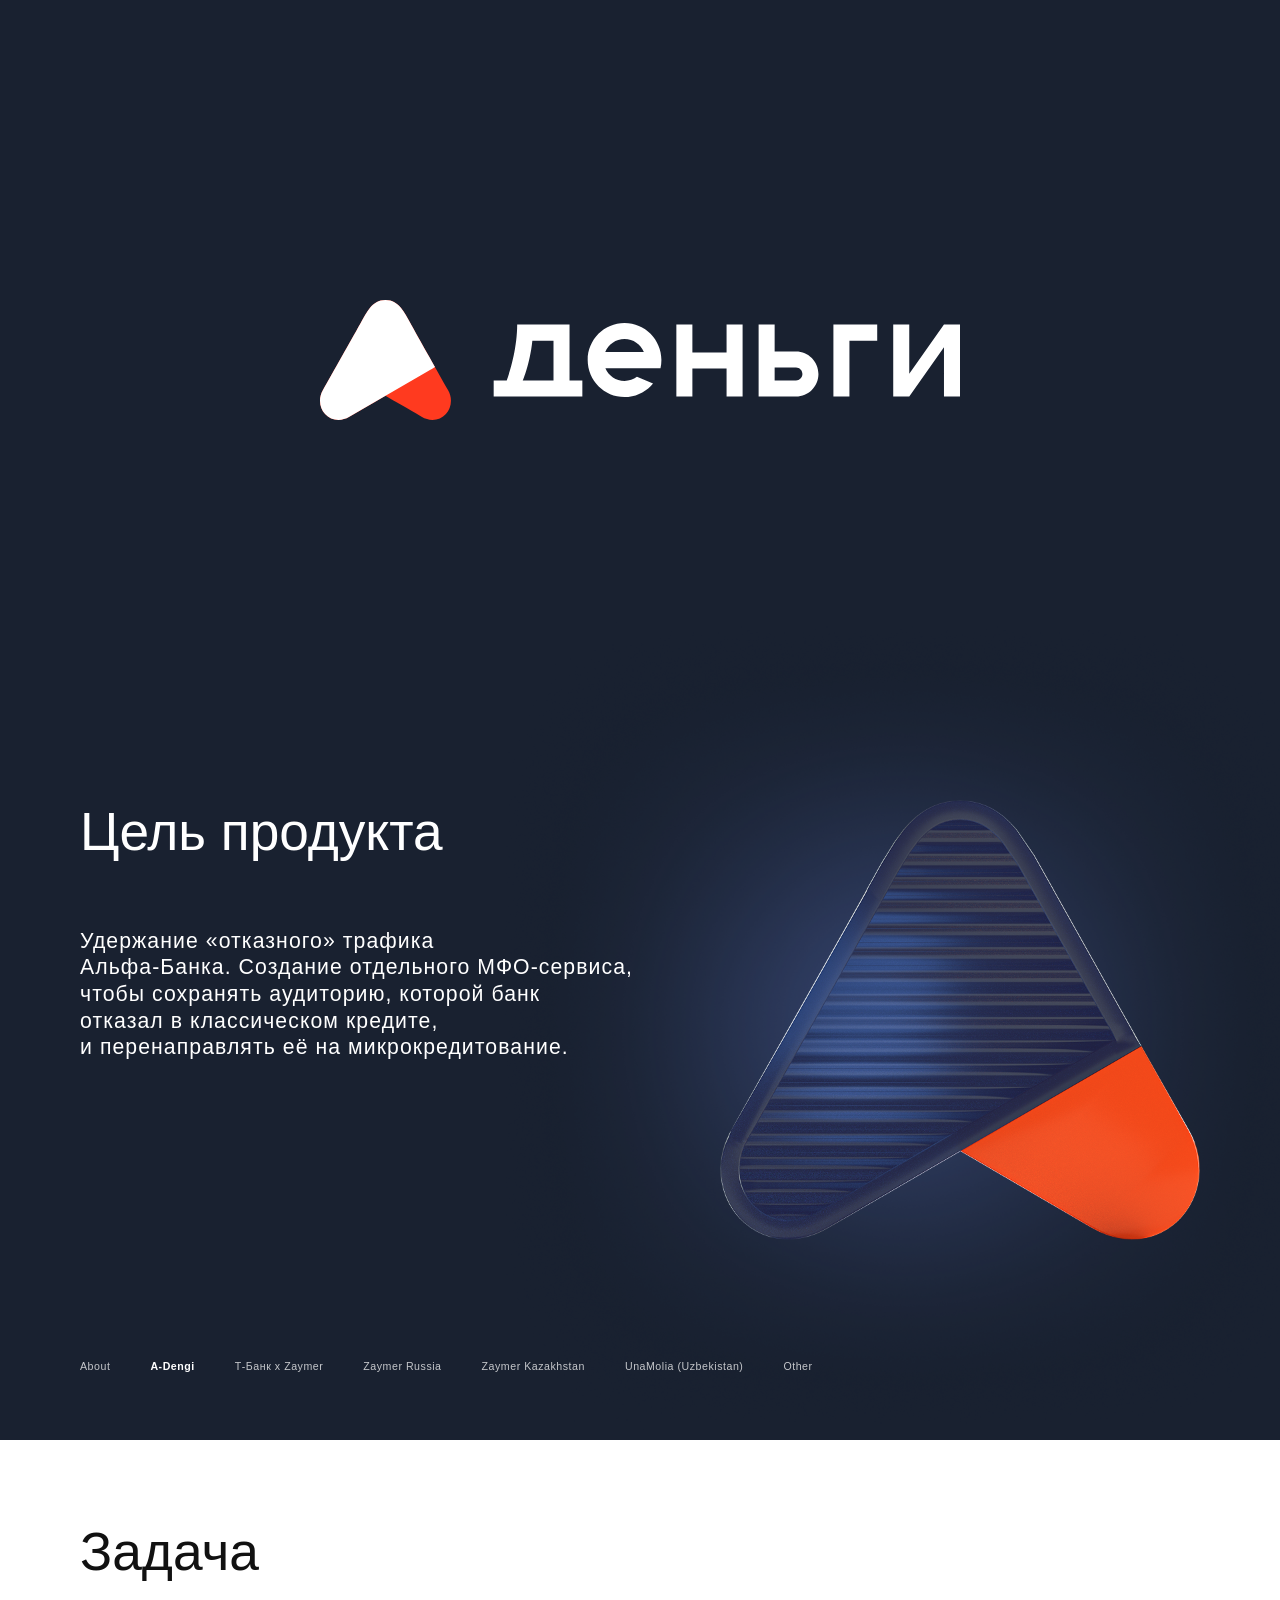
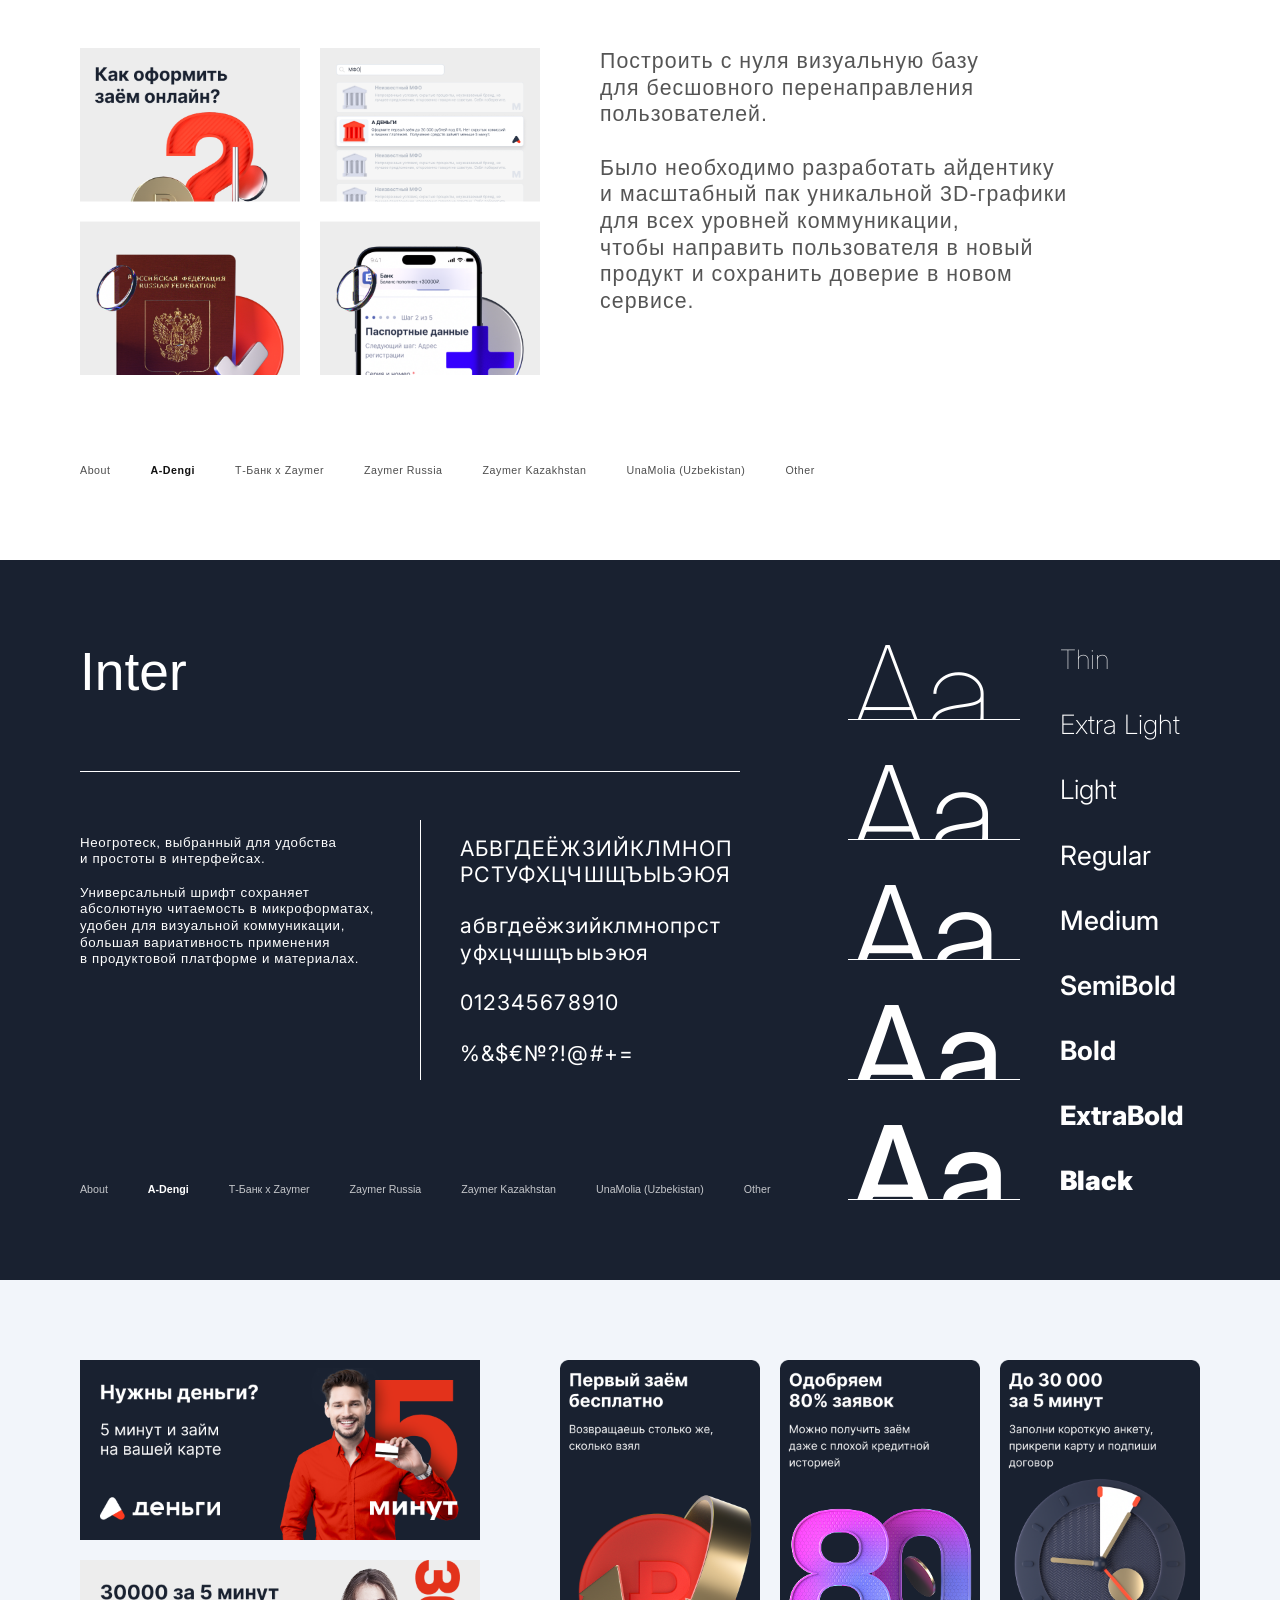
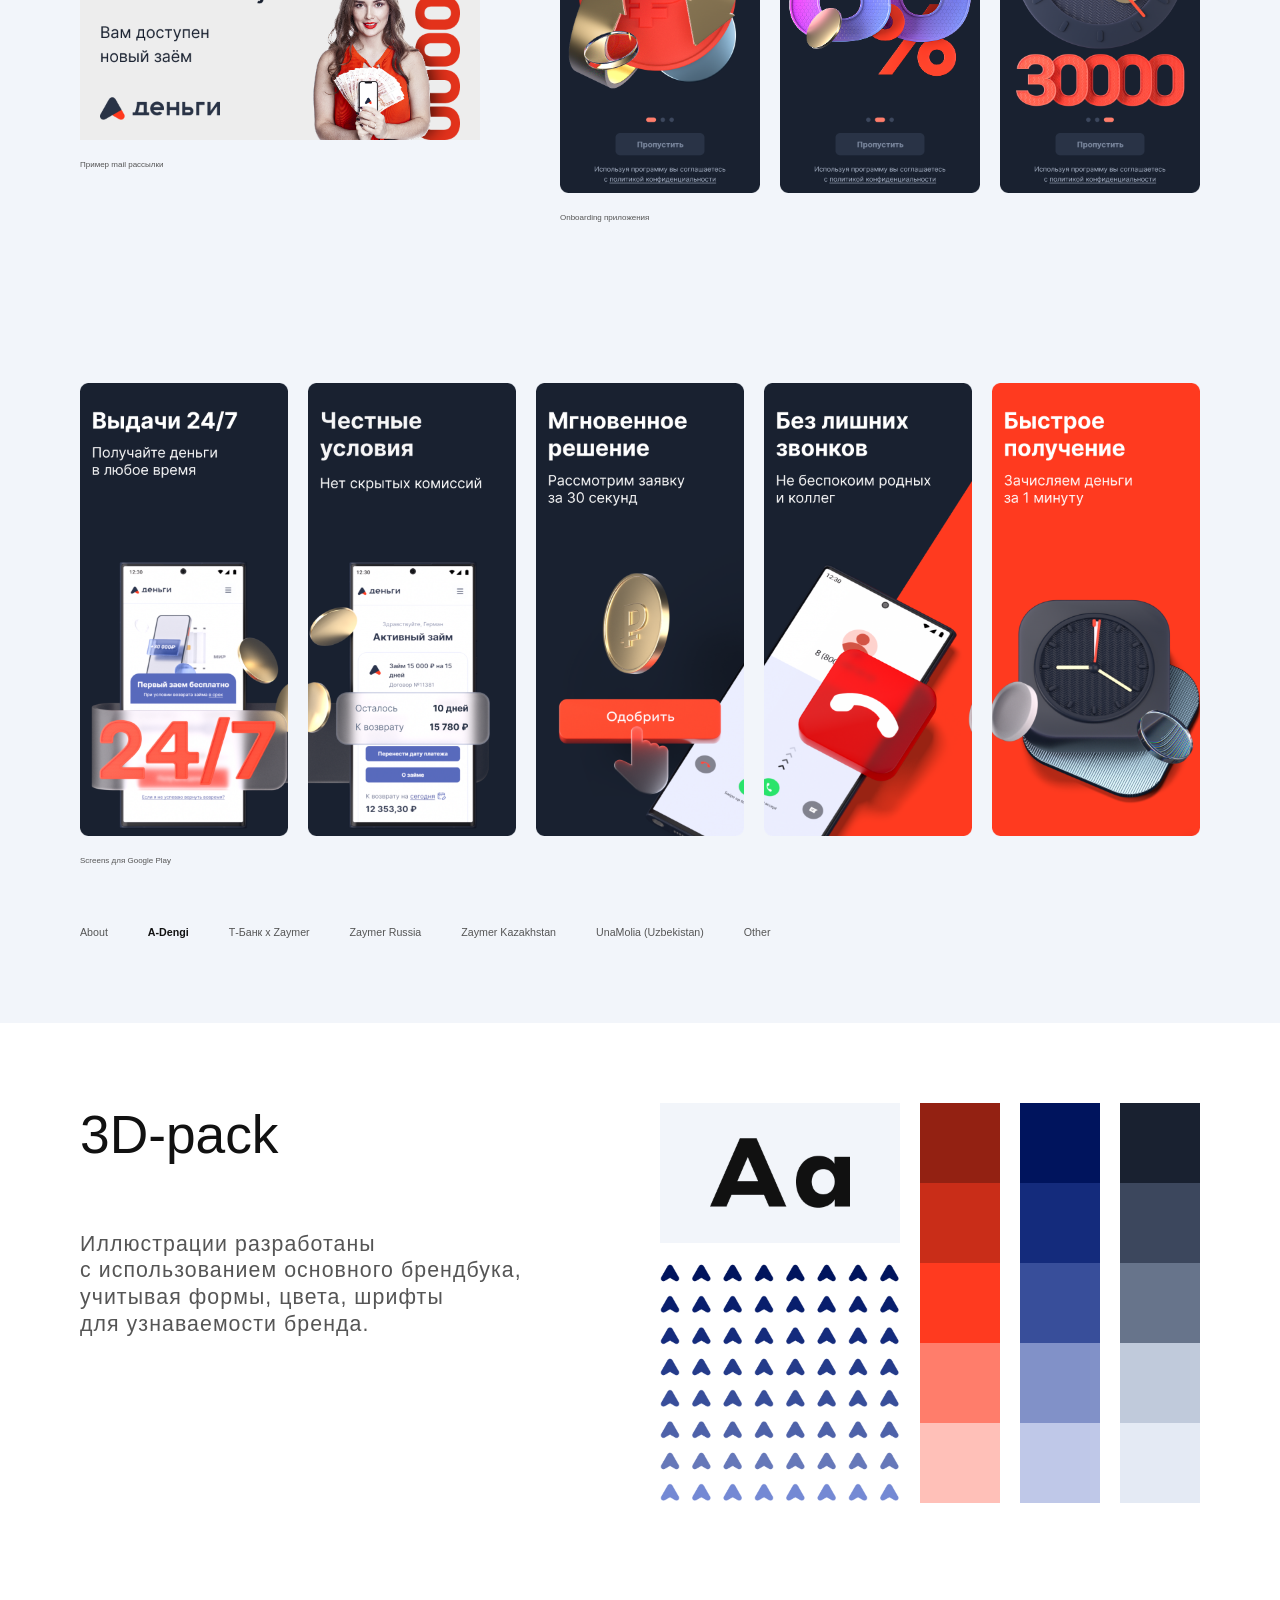
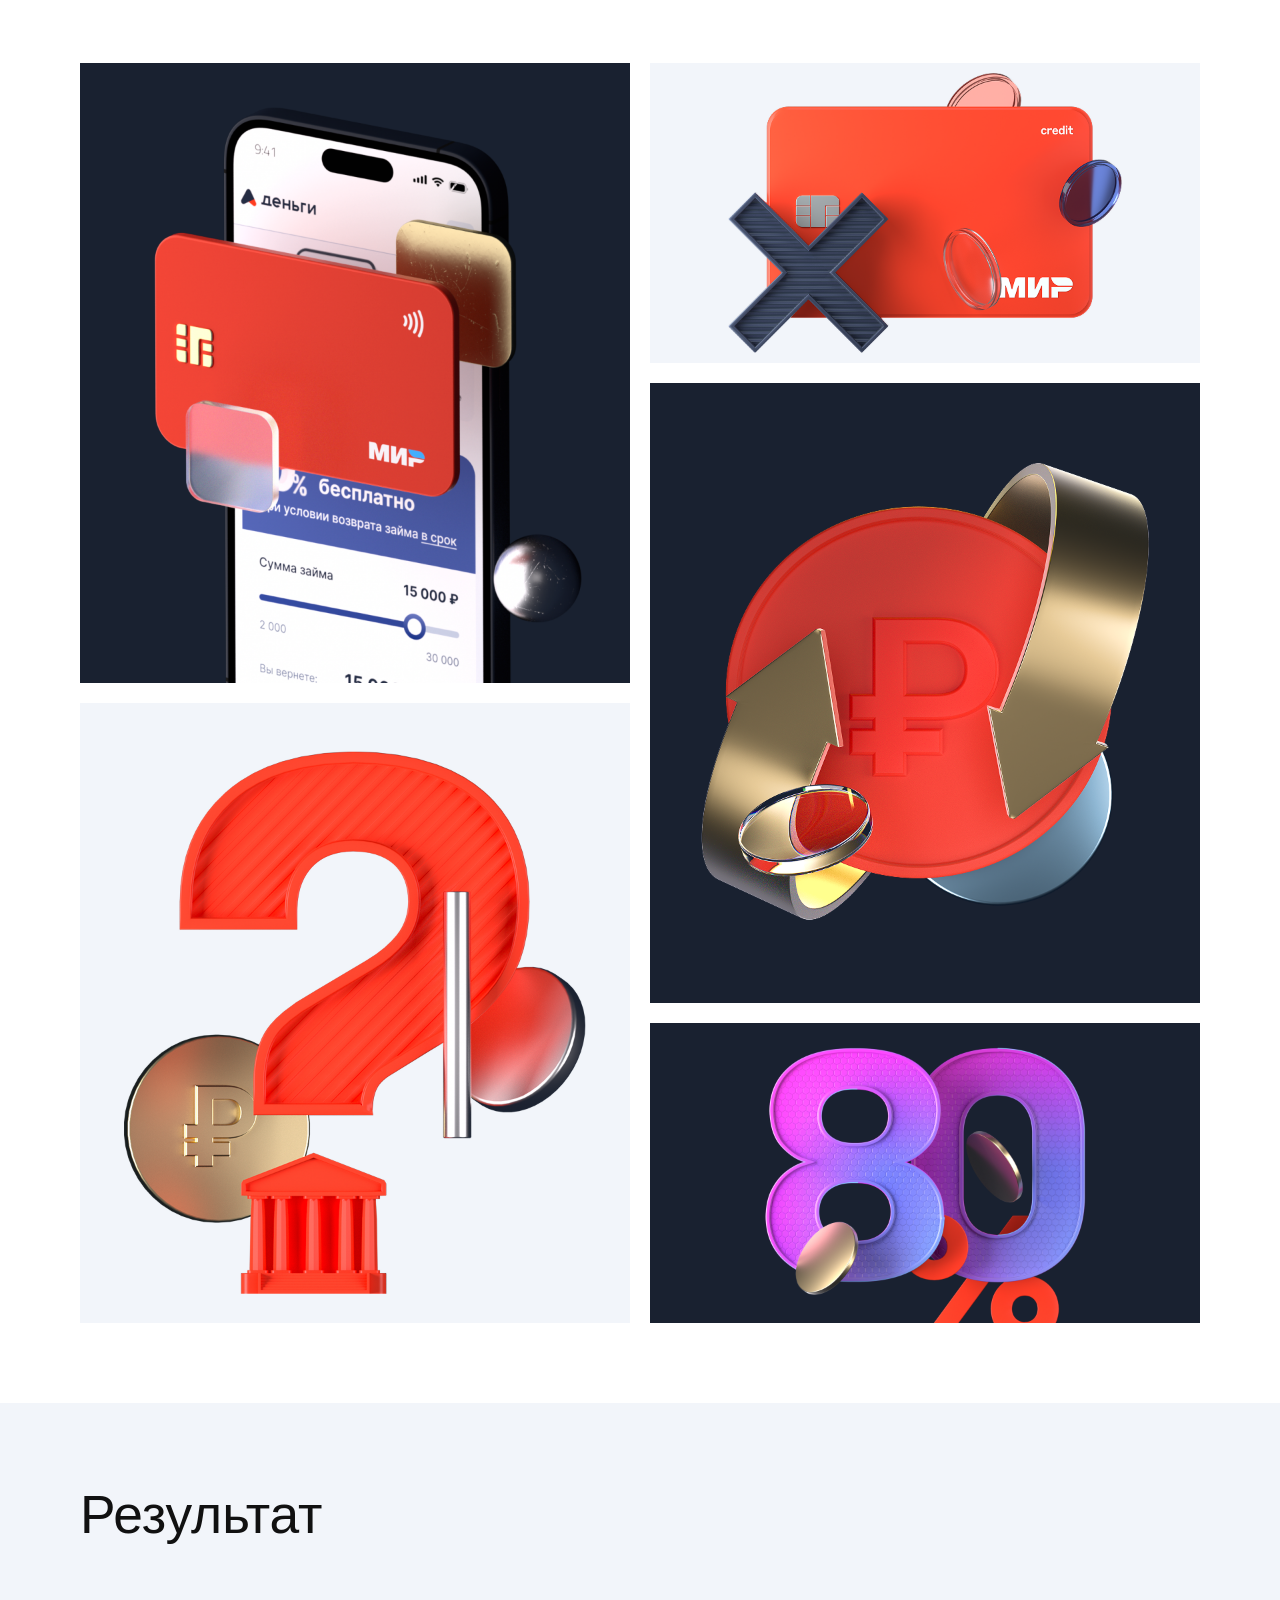
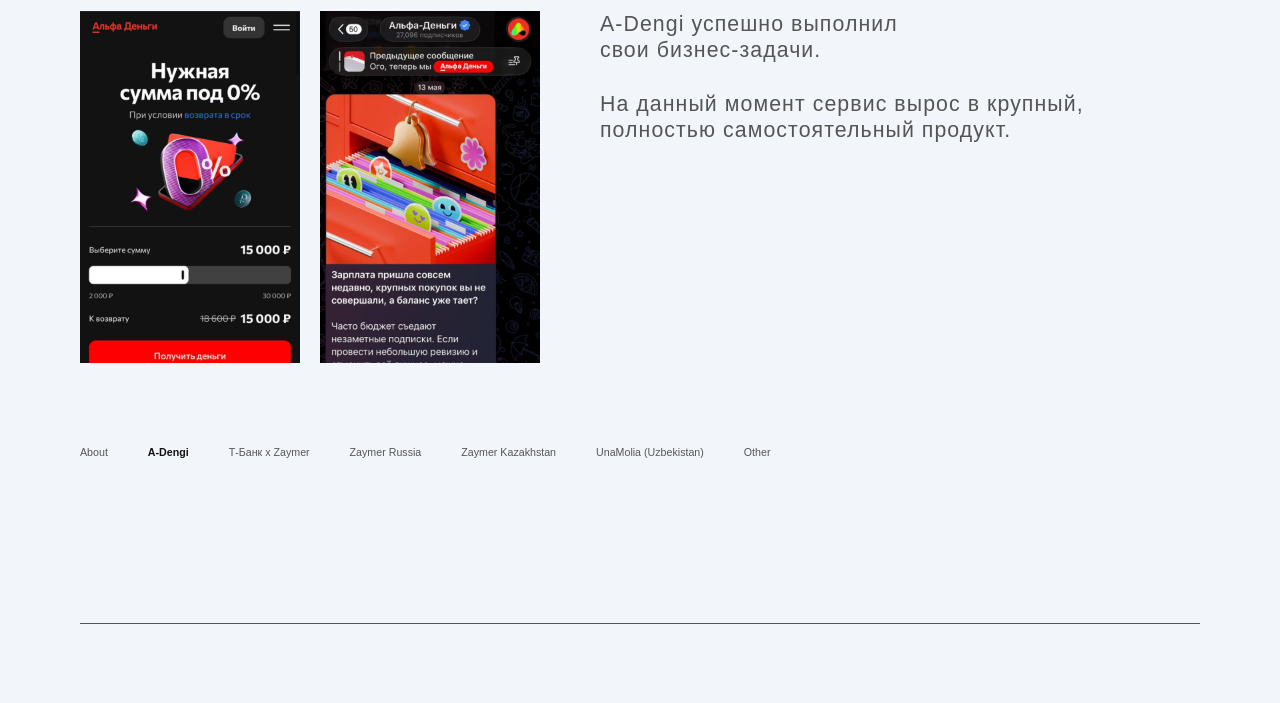
==== a-dengi.html @ 5891aaa5 "вернул 1 отступ аденег" ====
<!DOCTYPE html>
<html lang="ru">
<head>
    <meta charset="UTF-8">
    <meta name="viewport" content="width=device-width, initial-scale=1.0">
    <title>A-Dengi Case - Kurlaev Andrew</title>
    <link href="https://fonts.googleapis.com/css2?family=Inter:wght@100;200;300;400;500;600;700;800;900&display=swap" rel="stylesheet">
    <link rel="stylesheet" href="styles.css">
</head>
<body class="a-dengi-page">

    <!-- БЛОК 1: ОБЛОЖКА (1920x1080) -->
    <section id="adengi-1" class="adengi-cover-section">
    <div class="adengi-cover-wrapper">
        
        <div class="adengi-logo-container">
            <img src="images/a-dengi-logo.svg" alt="A-Dengi Logo" class="adengi-main-logo">
        </div>

    </div>
</section>

    <!-- БЛОК 2: ЦЕЛЬ ПРОДУКТА (1920x1080) -->
    <section id="adengi-2" class="adengi-section-fluid">
    <div class="adengi-wrapper-fluid">
        
        <div class="adengi-row-2">
            
            <div class="adengi-text-block-2">
                <h2 class="adengi-title-2">Цель продукта</h2>
                <p class="adengi-lead-2">
                    Удержание «отказного» трафика </br> Альфа-Банка. Создание отдельного МФО-сервиса, </br>чтобы сохранять аудиторию, которой банк </br>отказал в классическом кредите, </br>и перенаправлять её на микрокредитование.
                </p>
            </div>

            <div class="adengi-ill-block-2">
                <img src="images/a-dengi-ill-1.png" alt="Иллюстрация Цель продукта" class="adengi-img-2">
            </div>

        </div>

        <nav class="adengi-nav-2">
            <a href="index.html" class="adengi-nav-item">About</a>
            <a href="a-dengi.html" class="adengi-nav-item active">A-Dengi</a>
            <a href="t-bank.html" class="adengi-nav-item">Т-Банк x Zaymer</a>
            <a href="zaymer-ru.html" class="adengi-nav-item">Zaymer Russia</a>
            <a href="zaymer-kz.html" class="adengi-nav-item">Zaymer Kazakhstan</a>
            <a href="unamolia.html" class="adengi-nav-item">UnaMolia (Uzbekistan)</a>
            <a href="other.html" class="adengi-nav-item">Other</a>
        </nav>

    </div>
</section>

    <!-- БЛОК 3: ЗАДАЧА (1920x1080) -->
    <section id="adengi-3" class="adengi-section-white">
    <div class="adengi-wrapper-fluid">
        
        <h2 class="adengi-title-3">Задача</h2>

        <div class="adengi-ill-block-3">
            <img src="images/a-dengi-smm.png" alt="Иллюстрация Задачи" class="adengi-img-3">
        </div>

        <div class="adengi-text-block-3">
            <p class="adengi-lead-3">
                Построить с нуля визуальную базу </br>для бесшовного перенаправления пользователей.<br><br>
                Было необходимо разработать айдентику </br>и масштабный пак уникальной 3D-графики </br>для всех уровней коммуникации, </br>чтобы направить пользователя в новый продукт и сохранить доверие в новом сервисе.
            </p>
        </div>

        <nav class="adengi-nav-3">
            <a href="index.html" class="adengi-nav-item-3">About</a>
            <a href="a-dengi.html" class="adengi-nav-item-3 active">A-Dengi</a>
            <a href="t-bank.html" class="adengi-nav-item-3">Т-Банк x Zaymer</a>
            <a href="zaymer-ru.html" class="adengi-nav-item-3">Zaymer Russia</a>
            <a href="zaymer-kz.html" class="adengi-nav-item-3">Zaymer Kazakhstan</a>
            <a href="unamolia.html" class="adengi-nav-item-3">UnaMolia (Uzbekistan)</a>
            <a href="other.html" class="adengi-nav-item-3">Other</a>
        </nav>

    </div>
</section>

    <!-- БЛОК 4: ЭКРАН ШРИФТ (1920x1080) -->
    <section id="adengi-4" class="adengi-section-dark">
    <div class="adengi-wrapper-fluid">
        
        <div class="adengi-row-4">
            
            <h2 class="adengi-title-4">Inter</h2>

            <div class="adengi-hr-4"></div>

            <div class="adengi-desc-block-4">
                <p class="adengi-desc-text-4">
                    Неогротеск, выбранный для удобства </br>и простоты в интерфейсах.<br><br>
                    Универсальный шрифт сохраняет </br>абсолютную читаемость в микроформатах, </br>удобен для визуальной коммуникации, </br>большая вариативность применения </br>в продуктовой платформе и материалах.
                </p>
            </div>

            <div class="adengi-vr-4"></div>

            <div class="adengi-alphabet-4">
                <div class="adengi-alpha-line">АБВГДЕЁЖЗИЙКЛМНОП РСТУФХЦЧШЩЪЫЬЭЮЯ</div>
                <div class="adengi-alpha-line">абвгдеёжзийклмнопрст уфхцчшщъыьэюя</div>
                <div class="adengi-alpha-line">012345678910</div>
                <div class="adengi-alpha-line">%&$€№?!@#+=</div>
            </div>

            <div class="adengi-glyphs-column-4">
                <div class="adengi-glyph-item w-thin"><span class="adengi-glyph-text">Аа</span></div>
                <div class="adengi-glyph-item w-extralight"><span class="adengi-glyph-text">Аа</span></div>
                <div class="adengi-glyph-item w-light"><span class="adengi-glyph-text">Аа</span></div>
                <div class="adengi-glyph-item w-regular"><span class="adengi-glyph-text">Аа</span></div>
                <div class="adengi-glyph-item w-medium"><span class="adengi-glyph-text">Аа</span></div>
            </div>

            <div class="adengi-weights-column-4">
                <div class="adengi-weight-item w-thin">Thin</div>
                <div class="adengi-weight-item w-extralight">Extra Light</div>
                <div class="adengi-weight-item w-light">Light</div>
                <div class="adengi-weight-item w-regular">Regular</div>
                <div class="adengi-weight-item w-medium">Medium</div>
                <div class="adengi-weight-item w-semibold">SemiBold</div>
                <div class="adengi-weight-item w-bold">Bold</div>
                <div class="adengi-weight-item w-extrabold">ExtraBold</div>
                <div class="adengi-weight-item w-black">Black</div>
            </div>

            <nav class="adengi-nav-4">
                <a href="index.html" class="adengi-nav-item-4">About</a>
                <a href="a-dengi.html" class="adengi-nav-item-4 active">A-Dengi</a>
                <a href="t-bank.html" class="adengi-nav-item-4">Т-Банк x Zaymer</a>
                <a href="zaymer-ru.html" class="adengi-nav-item-4">Zaymer Russia</a>
                <a href="zaymer-kz.html" class="adengi-nav-item-4">Zaymer Kazakhstan</a>
                <a href="unamolia.html" class="adengi-nav-item-4">UnaMolia (Uzbekistan)</a>
                <a href="other.html" class="adengi-nav-item-4">Other</a>
            </nav>

        </div>

    </div>
</section>

    <!-- БЛОК 5: ПРИМЕРЫ КОММУНИКАЦИИ (1920x934) -->
    <section id="adengi-5" class="adengi-section-gray">
    <div class="adengi-wrapper-fluid-5">
        
        <div class="adengi-row-5">
            
            <div class="adengi-media-box m-box-1">
                <img src="images/a-dengi-media-1.png" alt="Media 1" class="adengi-media-img">
            </div>

            <div class="adengi-media-box m-box-2">
                <img src="images/a-dengi-media-2.png" alt="Media 2" class="adengi-media-img">
            </div>

            <div class="adengi-media-box m-box-3">
                <img src="images/a-dengi-media-3.png" alt="Media 3" class="adengi-media-img">
            </div>

            <div class="adengi-media-box m-box-4">
                <img src="images/a-dengi-media-4.png" alt="Media 4" class="adengi-media-img">
            </div>

            <div class="adengi-media-box m-box-5">
                <img src="images/a-dengi-media-5.png" alt="Media 5" class="adengi-media-img">
            </div>

            <p class="adengi-media-caption caption-mail">Пример mail рассылки</p>

            <p class="adengi-media-caption caption-onboard">Onboarding приложения</p>

        </div>

    </div>
</section>

    <!-- БЛОК 6: СКРИНШОТЫ GOOGLE PLAY (1920x1080) -->
    <section id="adengi-6" class="adengi-section-gray-840">
    <div class="adengi-wrapper-fluid">
        
        <div class="adengi-row-6">
            
            <div class="adengi-store-box store-box-1">
                <img src="images/a-dengi-store-1.png" alt="Google Play Screen 1" class="adengi-store-img">
            </div>

            <div class="adengi-store-box store-box-2">
                <img src="images/a-dengi-store-2.png" alt="Google Play Screen 2" class="adengi-store-img">
            </div>

            <div class="adengi-store-box store-box-3">
                <img src="images/a-dengi-store-3.png" alt="Google Play Screen 3" class="adengi-store-img">
            </div>

            <div class="adengi-store-box store-box-4">
                <img src="images/a-dengi-store-4.png" alt="Google Play Screen 4" class="adengi-store-img">
            </div>

            <div class="adengi-store-box store-box-5">
                <img src="images/a-dengi-store-5.png" alt="Google Play Screen 5" class="adengi-store-img">
            </div>

            <p class="adengi-store-caption">Screens для Google Play</p>

            <nav class="adengi-nav-6">
                <a href="index.html" class="adengi-nav-item-6">About</a>
                <a href="a-dengi.html" class="adengi-nav-item-6 active">A-Dengi</a>
                <a href="t-bank.html" class="adengi-nav-item-6">Т-Банк x Zaymer</a>
                <a href="zaymer-ru.html" class="adengi-nav-item-6">Zaymer Russia</a>
                <a href="zaymer-kz.html" class="adengi-nav-item-6">Zaymer Kazakhstan</a>
                <a href="unamolia.html" class="adengi-nav-item-6">UnaMolia (Uzbekistan)</a>
                <a href="other.html" class="adengi-nav-item-6">Other</a>
            </nav>

        </div>

    </div>
</section>

    <!-- БЛОК 7: 3D-PACK (1920x840) -->
    <section id="adengi-7" class="adengi-section-white-600">
    <div class="adengi-wrapper-fluid-7">
        
        <div class="adengi-row-7">
            
            <div class="adengi-info-block-7">
                <h2 class="adengi-title-7">3D-pack</h2>
                
                <p class="adengi-lead-7">
                    Иллюстрации разработаны </br>с использованием основного брендбука, </br>учитывая формы, цвета, шрифты </br>для узнаваемости бренда.
                </p>
            </div>

            <div class="adengi-ill-block-7">
                <img src="images/a-dengi-3dpack.png" alt="A-Dengi 3D Pack" class="adengi-img-7">
            </div>

        </div>

    </div>
</section>

    <!-- БЛОК 8: МЕГА-СТЕНА 3D-ГРАФИКИ (1920x2130) -->
    <section id="adengi-8" class="adengi-section-mega">
    <div class="adengi-wrapper-fluid-8">
        
        <div class="adengi-row-8">
            
            <div class="adengi-mega-box mega-box-1">
                <img src="images/a-dengi-mega-1.png" alt="3D Mega Pack 1" class="adengi-mega-img">
            </div>

            <div class="adengi-mega-box mega-box-2">
                <img src="images/a-dengi-mega-2.png" alt="3D Mega Pack 2" class="adengi-mega-img">
            </div>

            <div class="adengi-mega-box mega-box-3">
                <img src="images/a-dengi-mega-3.png" alt="3D Mega Pack 3" class="adengi-mega-img">
            </div>

            <div class="adengi-mega-box mega-box-4">
                <img src="images/a-dengi-mega-4.png" alt="3D Mega Pack 4" class="adengi-mega-img">
            </div>

            <div class="adengi-mega-box mega-box-5">
                <img src="images/a-dengi-mega-5.png" alt="3D Mega Pack 5" class="adengi-mega-img">
            </div>

        </div>

    </div>
</section>

    <!-- БЛОК 9: РЕЗУЛЬТАТ (1920x1110) -->
    <section id="adengi-9" class="adengi-section-gray-870">
    <div class="adengi-wrapper-fluid-9">
        
        <div class="adengi-row-9">
            
            <h2 class="adengi-title-9">Результат</h2>

            <div class="adengi-result-ill-block">
                <img src="images/a-dengi-result.png" alt="A-Dengi Результат" class="adengi-result-img">
            </div>

            <div class="adengi-result-text-block">
                <p class="adengi-result-lead">
                    A-Dengi успешно выполнил </br>свои бизнес-задачи.<br><br>
                    На данный момент сервис вырос в крупный, </br>полностью самостоятельный продукт.
                </p>
            </div>

            <nav class="adengi-nav-9">
                <a href="index.html" class="adengi-nav-item-9">About</a>
                <a href="a-dengi.html" class="adengi-nav-item-9 active">A-Dengi</a>
                <a href="t-bank.html" class="adengi-nav-item-9">Т-Банк x Zaymer</a>
                <a href="zaymer-ru.html" class="adengi-nav-item-9">Zaymer Russia</a>
                <a href="zaymer-kz.html" class="adengi-nav-item-9">Zaymer Kazakhstan</a>
                <a href="unamolia.html" class="adengi-nav-item-9">UnaMolia (Uzbekistan)</a>
                <a href="other.html" class="adengi-nav-item-9">Other</a>
            </nav>

        </div>

    </div>
</section>

    <!-- БЛОК 10: ЗАКРЫВАЮЩАЯ ЛИНИЯ (1920x240) -->
<section id="adengi-10" class="adengi-section-footer">
    <div class="adengi-wrapper-fluid-10">
        <div class="adengi-footer-line"></div>
    </div>
</section>

    <script src="script.js"></script>
</body>
</html>
---- styles.css ----
/* ==========================================================================
   1. СБРОС СТИЛЕЙ И БАЗОВЫЕ НАСТРОЙКИ ОБЫЧНОГО ЛЕНДИНГА
   ========================================================================== */
*, *::before, *::after {
    box-sizing: border-box;
    margin: 0;
    padding: 0;
}

html, body {
    width: 100%; 
    height: auto; /* Естественная высота для обычного скролла */
}

body {
    overflow-x: hidden;
    overflow-y: auto;
    background-color: #EEF7FD; /* Цвет по умолчанию */
    
    /* Включаем чистое субпиксельное сглаживание для всего сайта */
    -webkit-font-smoothing: antialiased;
    -moz-osx-font-smoothing: grayscale;
}

/* ==========================================================================
   2. ЕДИНАЯ СИСТЕМА ФИКСИРОВАННЫХ ПО ВЫСОТЕ БЛОКОВ
   ========================================================================== */
.screen-frame {
    width: 100vw;
    display: flex;
    justify-content: center;
    align-items: center; /* Центрируем контентную область строго по вертикали */
    position: relative;
    overflow: hidden;
    flex-shrink: 0;
}

/* Кастомные фиксированные высоты блоков по ТЗ */
.screen-frame.h-1080 { height: 1080px; min-height: 1080px; }
.screen-frame.h-934  { height: 934px;  min-height: 934px;  }
.screen-frame.h-840  { height: 840px;  min-height: 840px;  }
.screen-frame.h-2130 { height: 2130px; min-height: 2130px; }
.screen-frame.h-1110 { height: 1110px; min-height: 1110px; }
.screen-frame.h-240  { height: 240px;  min-height: 240px;  }

/* Универсальная контентная область (ширина всегда 1680px) */
.content-container {
    width: 1680px;
    position: relative; 
    flex-shrink: 0;
    transform-origin: center center;
    transition: transform 0.1s ease-out;
}

/* Высоты контентных областей строго по ТЗ */
.h-1080 .content-container { height: 840px;  } /* 1, 2, 3, 4, 6 блоки */
.h-934  .content-container { height: 694px;  } /* 5 блок */
.h-840  .content-container { height: 600px;  } /* 7 блок */
.h-2130 .content-container { height: 1890px; } /* 8 блок */
.h-1110 .content-container { height: 870px;  } /* 9 блок */
.h-240  .content-container { height: 1px;    } /* 10 блок */

.content-container * {
    font-family: 'AKT', 'Arial Black', sans-serif;
    -webkit-font-smoothing: antialiased;
}

/* ==========================================================================
   СТРАНИЦА ABOUT: БЛОК 13 — ГЕРОЙ-ЭКРАН (ИСТИННЫЙ СКЕЙЛИНГ / КОНТЕНТ 840px)
   ========================================================================== */

.about-section-hero {
    width: 100vw !important;
    height: 0 !important;
    /* Полная высота с паддингами: 840 + 120 + 120 = 1080px. Пропорция к 1920px = 56.25% */
    padding-top: 56.25% !important; 
    position: relative !important;
    background-color: #FFD600 !important; /* Насыщенный желтый фон */
    overflow: hidden !important;
    box-sizing: border-box !important;
    z-index: 10 !important;
}

/* Центрированный абсолютный wrapper под рабочую высоту 1080px */
.about-wrapper-fluid {
    position: absolute !important;
    top: 0 !important;
    left: 50% !important;
    transform: translateX(-50%) !important;
    width: 100vw !important;
    max-width: 1920px !important;
    height: 100% !important;
    box-sizing: border-box !important;
    padding: 6.25vw !important; /* Отступы по 120px со всех сторон */
}

/* Координатная сетка 1680x840 */
.about-row {
    position: relative !important;
    width: 100% !important;
    height: 100% !important;
}

/* ЛЕВАЯ КОЛОНКА: КВАДРАТНАЯ ИЛЛЮСТРАЦИЯ HERO (600x600) */
.about-hero-ill-block {
    position: absolute !important;
    top: 3.125vw !important;          /* Ровно 60px */
    left: 0 !important;
    width: 31.25vw !important;         /* Ровно 600px */
    height: 31.25vw !important;        /* Ровно 600px */
}

.about-hero-img {
    width: 100% !important;
    height: 100% !important;
    object-fit: cover !important;
    display: block !important;
}

/* ЦЕНТРАЛЬНАЯ КОЛОНКА: ИНФО-БЛОК (810x599) */
.about-hero-text-block {
    position: absolute !important;
    top: 3.125vw !important;          /* Ровно 60px */
    left: 35.9375vw !important;       /* Ровно 690px */
    width: 42.1875vw !important;       /* Ровно 810px */
    height: 31.1979vw !important;      /* Ровно 599px */
    display: flex !important;
    flex-direction: column !important;
}

/* Главный заголовок (80px, Regular, 120%) */
.about-hero-title {
    font-family: 'AKT', sans-serif !important;
    font-size: 4.166vw !important;   /* 80px */
    font-weight: 400 !important;
    color: #111111 !important;
    line-height: 1.20 !important;
    text-align: left !important;
    margin: 0 !important;
    margin-bottom: 5vw !important;   /* ТЗ отступ 96px от заголовка до подзаголовка */
}

/* Подзаголовок (32px, Regular, 120%) */
.about-hero-subtitle {
    font-family: 'AKT', sans-serif !important;
    font-size: 1.666vw !important;   /* 32px */
    font-weight: 400 !important;
    color: #111111 !important;
    line-height: 1.20 !important;
    text-align: left !important;
    margin: 0 !important;
    margin-bottom: 2.5vw !important; /* Умеренный воздух до основного текста */
}

/* Основное описание (20px, Regular, 125%, 5%) */
.about-hero-description {
    font-family: 'AKT', sans-serif !important;
    font-size: 1.0416vw !important;  /* 20px */
    font-weight: 400 !important;
    color: #111111 !important;
    line-height: 1.25 !important;
    letter-spacing: 0.05em !important; /* 5% */
    text-align: left !important;
    margin: 0 !important;
}

/* ПРАВАЯ НИЖНЯЯ КОЛОНКА: КОНТАКТЫ (Сверху 720px, Слева 1538px, Выравнивание по правому краю) */
.about-contacts-block {
    position: absolute !important;
    top: 37.5vw !important;          /* Ровно 720px */
    left: 80.1041vw !important;       /* Ровно 1538px */
    width: 7.3958vw !important;        /* Оставшиеся 142px ширины */
    display: flex !important;
    flex-direction: column !important;
    gap: 1.5625vw !important;         /* Шаг между строчками ровно 30px */
    align-items: flex-end !important;
}

.about-contact-link {
    font-family: 'AKT', sans-serif !important;
    font-size: 0.833vw !important;   /* 16px */
    font-weight: 300 !important;     /* Light */
    color: #555555 !important;
    line-height: 1.25 !important;
    text-decoration: none !important;
    white-space: nowrap !important;
    text-align: right !important;
}

/* ==========================================================================
   СТИЛИ НАВИГАЦИИ И ССЫЛОК ДЛЯ СТРАНИЦЫ ABOUT (ЖЕЛТЫЙ ФОН)
   ========================================================================== */

/* Навигационный контейнер строго на координатах (Top: 810px, Left: 0) */
.about-nav {
    position: absolute !important;
    top: 42.1875vw !important;       /* Ровно 810px при 1920px */
    left: 0 !important;
    width: 54.6875vw !important;     /* 1050px под ширину контента */
    height: 1.5625vw !important;     /* 30px */
    display: flex !important;
    flex-direction: row !important;
    gap: 3.125vw !important;         /* Шаг между ссылками ровно 60px */
    align-items: center !important;
    z-index: 15 !important;
}

/* Базовые стили для элементов навигации (16px, цвет 555555, Light) */
.about-nav-item {
    font-family: 'AKT', sans-serif !important;
    font-size: 0.833vw !important;   /* Ровно 16px */
    line-height: 1.25 !important;
    text-decoration: none !important;
    white-space: nowrap !important;
    text-align: left !important;
    transition: color 0.2s ease !important;
}

/* Неактивные вкладки — серые и Light */
.about-nav-item:not(.active) {
    font-weight: 300 !important;     /* Light */
    color: #555555 !important;
}

/* Активная вкладка (About) — глубокий темный цвет и Bold */
.about-nav-item.active {
    font-weight: 700 !important;     /* Bold */
    color: #111111 !important;
}

/* Ховер для интерактивности */
.about-nav-item:hover {
    color: #111111 !important;
}

/* ==========================================================================
   СТРАНИЦА ABOUT: БЛОК 2 — ЧТО Я УМЕЮ (ВЫСОТА КОНТЕНТА 840px)
   ========================================================================== */

.about-section-skills {
    width: 100vw !important;
    height: 0 !important;
    /* Полная высота с паддингами: 840 + 120 + 120 = 1080px. Пропорция = 56.25% */
    padding-top: 56.25% !important; 
    position: relative !important;
    background-color: #FFFFFF !important; /* Белый фон */
    overflow: hidden !important;
    box-sizing: border-box !important;
    z-index: 11 !important;
}

/* Заголовок «Что я умею?» (80px, цвет 111111, Regular, 120%) */
.about-skills-title {
    position: absolute !important;
    top: 0 !important;
    left: 0 !important;
    font-family: 'AKT', sans-serif !important;
    font-size: 4.166vw !important;   /* 80px */
    font-weight: 400 !important;
    color: #111111 !important;
    line-height: 1.20 !important;
    text-align: left !important;
    margin: 0 !important;
}

/* КОНТЕЙНЕР ДЛЯ 4-Х КОЛОНОК (1680x282, сверху 192px) */
.about-skills-grid {
    position: absolute !important;
    top: 10vw !important;            /* Ровно 192px */
    left: 0 !important;
    width: 87.5vw !important;        /* 1680px */
    height: 14.6875vw !important;    /* 282px */
    display: flex !important;
    flex-direction: row !important;
    gap: 2.5vw !important;           /* Расстояние между общими блоками ровно 48px */
}

/* Каждая колонка имеет ширину 384px (20vw от 1920px) */
.about-skill-column {
    width: 20vw !important;          /* Ровно 384px */
    height: 100% !important;
    display: flex !important;
    flex-direction: column !important;
}

/* Подзаголовок внутри блока (32px, цвет 111111, Regular, 120%) */
.about-column-subtitle {
    font-family: 'AKT', sans-serif !important;
    font-size: 1.666vw !important;   /* 32px */
    font-weight: 400 !important;
    color: #111111 !important;
    line-height: 1.20 !important;
    text-align: left !important;
    margin: 0 !important;
    margin-bottom: 2.5vw !important; /* Отступ до списка ровно 48px */
}

/* Контейнер списка буллитов */
.about-column-list {
    display: flex !important;
    flex-direction: column !important;
}

/* Строчки текста внутри колонок (20px, цвет 111111, Regular, шаг 32px между базовыми линиями) */
.about-column-item {
    position: relative !important;
    font-family: 'AKT', sans-serif !important;
    font-size: 1.0416vw !important;  /* 20px */
    font-weight: 400 !important;
    color: #111111 !important;
    line-height: 1.25 !important;
    letter-spacing: 0.05em !important; /* 5% */
    text-align: left !important;
    
    /* Шаг между строчками: 32px от верха до верха */
    margin-bottom: 1.666vw !important; 
    padding-left: 1.25vw !important;   /* Отступ под точку-маркер */
}

/* Точка-маркер перед каждым элементом */
.about-column-item::before {
    content: "•" !important;
    position: absolute !important;
    top: 0 !important;
    left: 0 !important;
    color: #111111 !important;
    font-size: 1.25vw !important;
    line-height: 1.1 !important;
}

.about-column-item:last-child {
    margin-bottom: 0 !important;
}

/* ТЕКСТ СКЛИЛЛСЕТА В 2 СТРОЧКИ (20px, цвет 555555, Light, Сверху 564px) */
.about-skillset-raw-text {
    position: absolute !important;
    top: 29.375vw !important;        /* Ровно 564px */
    left: 0 !important;
    width: 87.5vw !important;        /* 1680px на всю ширину контента */
    font-family: 'AKT', sans-serif !important;
    font-size: 1.0416vw !important;  /* 20px */
    font-weight: 300 !important;     /* Light */
    color: #555555 !important;
    line-height: 1.25 !important;
    letter-spacing: 0.05em !important; /* 5% */
    text-align: left !important;
}

/* НАВИГАЦИЯ НА ДНЕ БЕЛОГО ЭКРАНА (Сверху 810px) */
.about-nav-white {
    position: absolute !important;
    top: 42.1875vw !important;       /* Ровно 810px */
    left: 0 !important;
    width: 54.6875vw !important;     /* 1050px */
    height: 1.5625vw !important;     /* 30px */
    display: flex !important;
    flex-direction: row !important;
    gap: 3.125vw !important;         /* Расстояние между словами 60px */
    align-items: center !important;
    z-index: 15 !important;
}

.about-nav-item-white {
    font-family: 'AKT', sans-serif !important;
    font-size: 0.833vw !important;   /* 16px */
    line-height: 1.25 !important;
    text-decoration: none !important;
    white-space: nowrap !important;
    text-align: left !important;
    transition: color 0.2s ease !important;
}

/* Неактивные вкладки на белом фоне */
.about-nav-item-white:not(.active) {
    font-weight: 300 !important;     /* Light */
    color: #555555 !important;
}

/* Активная вкладка (About) */
.about-nav-item-white.active {
    font-weight: 700 !important;     /* Bold */
    color: #111111 !important;
}

.about-nav-item-white:hover {
    color: #111111 !important;
}

/* ==========================================================================
   СТРАНИЦА ABOUT: БЛОК 3 — ЛИНИЯ-ФУТЕР (ВЫСОТА КОНТЕНТА 1px)
   ========================================================================= */

.about-section-footer-line {
    width: 100vw !important;
    height: 0 !important;
    /* Полная высота с паддингами: 1 + 120 + 120 = 241px. Пропорция к 1920px = 12.552% */
    padding-top: 12.552% !important; 
    position: relative !important;
    background-color: #FFFFFF !important; /* Удерживаем белый фон экрана умений */
    overflow: hidden !important;
    box-sizing: border-box !important;
    z-index: 12 !important;
}

/* Центрированный абсолютный wrapper под рабочую высоту 241px */
.about-wrapper-fluid-line {
    position: absolute !important;
    top: 0 !important;
    left: 50% !important;
    transform: translateX(-50%) !important;
    width: 100vw !important;
    max-width: 1920px !important;
    height: 100% !important;
    box-sizing: border-box !important;
    padding: 6.25vw !important; /* Отступы по 120px со всех сторон */
}

/* Координатная сетка 1680x1 */
.about-row-line {
    position: relative !important;
    width: 100% !important;
    height: 100% !important;
}

/* Линия в 1 пиксель глубокого серого цвета */
.about-divider-line {
    position: absolute !important;
    top: 0 !important;
    left: 0 !important;
    width: 87.5vw !important;        /* На всю ширину контента 1680px */
    height: 1px !important;          /* Толщина строго 1px */
    background-color: #555555 !important; 
}

/* ==========================================================================
   КЕЙС А-ДЕНГИ: БЛОК 1 — ОБЛОЖКА (ИСТИННЫЙ СКЕЙЛИНГ 16:9)
   ========================================================================== */

.adengi-cover-section {
    width: 100vw !important;
    height: 0 !important; /* Обнуляем высоту, она будет строиться от padding */
    padding-top: 56.25% !important; /* ЖЕСТКИЙ ЗАМОК 16:9. Высота всегда идеально пропорциональна ширине */
    position: relative !important;
    background-color: #192130 !important;
    
    /* Твой фоновый кастомный PNG */
    background-image: url('../images/bg-a-dengi-1.png') !important;
    background-position: center center !important;
    background-repeat: no-repeat !important;
    background-size: cover !important;
    overflow: hidden !important;
}

/* Абсолютно позиционируем wrapper внутри сквозного замка 16:9, чтобы центрировать логотип */
.adengi-cover-wrapper {
    position: absolute !important;
    top: 0 !important;
    left: 0 !important;
    width: 100% !important;
    height: 100% !important;
    box-sizing: border-box !important;
    
    /* Флекс держит логотип строго по центру при любом масштабе */
    display: flex !important;
    justify-content: center !important; 
    align-items: center !important; 
    
    /* Чистые поля по 120px (6.25vw), которые сжимаются вместе с экраном */
    padding: 6.25vw !important; 
}

/* Контейнер логотипа (960x178.93) плавно уменьшается вслед за окном */
.adengi-logo-container {
    width: 50vw !important;      /* 960px при ширине экрана 1920 */
    height: 9.319vw !important;  /* 178.93px при ширине экрана 1920 */
    display: flex !important;
    justify-content: center !important;
    align-items: center !important;
}

.adengi-main-logo {
    width: 100% !important;
    height: 100% !important;
    object-fit: contain !important;
    display: block !important;
}

/* ==========================================================================
   КЕЙС А-ДЕНГИ: БЛОК 2 — ЦЕЛИ ПРОДУКТА (ИСТИННЫЙ СКЕЙЛИНГ 16:9)
   ========================================================================== */

.adengi-section-fluid {
    width: 100vw !important;
    height: 0 !important;
    padding-top: 56.25% !important; /* Жёсткий замок пропорций 16:9 */
    position: relative !important;
    background-color: #192130 !important;
    
    /* Твой фоновый кастомный PNG для Блока 2 */
    background-image: url('../images/bg-a-dengi-2.png') !important;
    background-position: center center !important;
    background-repeat: no-repeat !important;
    background-size: cover !important;
    overflow: hidden !important;
}

/* Абсолютный wrapper внутри замка 16:9 — теперь паддинги отмеряются один раз */
.adengi-wrapper-fluid {
    position: absolute !important;
    top: 0 !important;
    left: 0 !important;
    width: 100% !important;
    height: 100% !important;
    box-sizing: border-box !important;
    display: flex !important;
    flex-direction: column !important;
    
    /* Ровно по 120px (6.25vw) со всех четырёх сторон */
    padding: 6.25vw !important;
}

/* Рабочий ряд для контента */
.adengi-row-2 {
    display: flex !important;
    justify-content: space-between !important;
    align-items: flex-start !important;
    width: 100% !important;
    height: auto !important;
}

/* ЛЕВАЯ КОЛОНКА: ТЕКСТОВЫЙ БЛОК (840x392) */
.adengi-text-block-2 {
    width: 43.75vw !important;  /* Ровно 840px */
    height: 20.41vw !important; /* Ровно 392px */
    box-sizing: border-box !important;
    display: flex !important;
    flex-direction: column !important;
}

.adengi-text-block-2 h2,
.adengi-text-block-2 p {
    margin-top: 0 !important;
    padding-top: 0 !important;
}

/* Текст 1: Заголовок (80px, Regular) */
.adengi-title-2 {
    font-family: 'AKT', sans-serif !important;
    font-size: 4.16vw !important; 
    font-weight: 400 !important;
    color: #FFFFFF !important;
    line-height: 1.20 !important;
    text-align: left !important;
    margin-bottom: 5vw !important; /* Отступ ровно 96px */
    -webkit-font-smoothing: antialiased !important;
    -moz-osx-font-smoothing: grayscale !important;
}

/* Текст 2: Описание (32px, Regular, 125% интерлиньяж, 5% трекинг) */
.adengi-lead-2 {
    font-family: 'AKT', sans-serif !important;
    font-size: 1.66vw !important; 
    font-weight: 400 !important;
    color: #FFFFFF !important;
    line-height: 1.25 !important; /* Твои 125% интерлиньяжа */
    letter-spacing: 0.05em !important; /* Твои 5% межбуквенного */
    text-align: left !important;
    margin-bottom: 0 !important;
    -webkit-font-smoothing: antialiased !important;
    -moz-osx-font-smoothing: grayscale !important;
}

/* ПРАВАЯ КОЛОНКА: ИЛЛЮСТРАЦИЯ (720x660) */
.adengi-ill-block-2 {
    width: 37.5vw !important;     /* Ровно 720px */
    height: 34.375vw !important;  /* Ровно 660px */
    flex-shrink: 0 !important;
    /* Положение: снизу 180px до навигации */
    margin-bottom: 9.375vw !important; 
}

.adengi-img-2 {
    width: 100% !important;
    height: 100% !important;
    object-fit: contain !important;
    display: block !important;
}

/* НАВИГАЦИОННЫЙ БЛОК (1050x30) */
.adengi-nav-2 {
    width: 54.68vw !important; /* 1050px */
    height: 1.56vw !important; /* 30px */
    display: flex !important;
    flex-direction: row !important;
    gap: 3.125vw !important; /* Шаг 60px */
    align-items: center !important;
    margin-top: auto !important; /* Прижимается к дну контентной области */
}

.adengi-nav-item {
    font-family: 'AKT', sans-serif !important;
    font-size: 0.83vw !important; /* 16px */
    line-height: 1.20 !important;
    letter-spacing: 0.05em !important; /* 5% */
    text-decoration: none !important;
    white-space: nowrap !important;
    text-align: left !important;
    -webkit-font-smoothing: antialiased !important;
    -moz-osx-font-smoothing: grayscale !important;
}

/* Неактивные ссылки — Light, 75% прозрачности */
.adengi-nav-item:not(.active) {
    font-weight: 300 !important; /* Light */
    color: rgba(255, 255, 255, 0.75) !important;
}

/* Активная ссылка — Bold, 100% белый */
.adengi-nav-item.active {
    font-weight: 700 !important; /* Bold */
    color: #FFFFFF !important;
}

/* ==========================================================================
   КЕЙС А-ДЕНГИ: БЛОК 3 — ЗАДАЧА (ФИНАЛЬНАЯ АРХИТЕКТУРА 16:9)
   ========================================================================== */

.adengi-section-white {
    width: 100vw !important;
    height: 0 !important;
    padding-top: 56.25% !important; /* Замок 16:9 */
    position: relative !important;
    background-color: #FFFFFF !important; /* Чистый белый фон */
    overflow: hidden !important;
    box-sizing: border-box !important;
}

/* Абсолютный wrapper (внутри паддингов по 120px) */
.adengi-wrapper-fluid {
    position: absolute !important;
    top: 0 !important;
    left: 0 !important;
    width: 100% !important;
    height: 100% !important;
    box-sizing: border-box !important;
    padding: 6.25vw !important; /* Отступы по 120px со всех сторон */
}

/* Заголовок «Задача» (Сверху 0, Слева 0) */
.adengi-title-3 {
    position: absolute !important;
    top: 6.25vw !important;      /* Встает ровно в угол паддинга (0px от контентной области) */
    left: 6.25vw !important;     /* 0px от контентной области */
    font-family: 'AKT', sans-serif !important;
    font-size: 4.166vw !important; /* 80px */
    font-weight: 400 !important;
    color: #111111 !important;
    line-height: 1.20 !important;
    text-align: left !important;
    margin: 0 !important;
}

/* ИЛЛЮСТРАЦИЯ (690x490, сверху 192px, слева 0 от контентной области) */
.adengi-ill-block-3 {
    position: absolute !important;
    top: 16.25vw !important;     /* 120px паддинга + 192px отступа = 312px (16.25vw) от края экрана */
    left: 6.25vw !important;     /* 0px от контентной области */
    width: 35.937vw !important;  /* Ровно 690px */
    height: 25.52vw !important;  /* Ровно 490px */
}

.adengi-img-3 {
    width: 100% !important;
    height: 100% !important;
    object-fit: contain !important;
    display: block !important;
}

/* ТЕКСТОВЫЙ БЛОК (720x360, сверху 192px, слева 780px от контентной области) */
.adengi-text-block-3 {
    position: absolute !important;
    top: 16.25vw !important;     /* 120px паддинга + 192px отступа = 312px (16.25vw) от края экрана */
    left: 46.875vw !important;   /* 120px паддинга + 780px отступа = 900px (46.875vw) от края экрана */
    width: 37.5vw !important;    /* Ровно 720px */
    height: 18.75vw !important;  /* Ровно 360px */
    box-sizing: border-box !important;
}

/* Текст описания (32px, regular, 125%, 5%) */
.adengi-lead-3 {
    font-family: 'AKT', sans-serif !important;
    font-size: 1.666vw !important; 
    font-weight: 400 !important;
    color: #555555 !important;
    line-height: 1.25 !important;
    letter-spacing: 0.05em !important;
    text-align: left !important;
    margin: 0 !important;
    -webkit-font-smoothing: antialiased !important;
    -moz-osx-font-smoothing: grayscale !important;
}

/* НАВИГАЦИОННЫЙ БЛОК (1050x30, сверху 810px, слева 0 от контентной области) */
.adengi-nav-3 {
    position: absolute !important;
    top: 48.437vw !important;    /* 120px паддинга + 810px отступа = 930px (48.437vw) от края экрана */
    left: 6.25vw !important;     /* 0px от контентной области */
    width: 54.687vw !important;  /* Ровно 1050px */
    height: 1.562vw !important;  /* Ровно 30px */
    display: flex !important;
    flex-direction: row !important;
    gap: 3.125vw !important;     /* Шаг между ссылками 60px */
    align-items: center !important;
    z-index: 10 !important;
}

.adengi-nav-item-3 {
    font-family: 'AKT', sans-serif !important;
    font-size: 0.833vw !important; /* 16px */
    line-height: 1.20 !important;
    letter-spacing: 0.05em !important;
    text-decoration: none !important;
    white-space: nowrap !important;
    text-align: left !important;
    -webkit-font-smoothing: antialiased !important;
    -moz-osx-font-smoothing: grayscale !important;
}

/* Ссылки сделаны ТЕМНЫМИ, чтобы их было видно на белом фоне */
.adengi-nav-item-3:not(.active) {
    font-weight: 300 !important;
    color: rgba(17, 17, 17, 0.75) !important; /* Темно-серый 75% */
}

.adengi-nav-item-3.active {
    font-weight: 700 !important;
    color: #111111 !important; /* Плотный черный */
}

/* ==========================================================================
   КЕЙС А-ДЕНГИ: БЛОК 4 — ТИПОГРАФИКА (ЦЕНТРИРОВАННАЯ КОНТЕНТНАЯ ОБЛАСТЬ)
   ========================================================================== */

.adengi-section-dark {
    width: 100vw !important;
    height: 0 !important;
    padding-top: 56.25% !important; /* Наш точный замок 16:9 */
    position: relative !important;
    background-color: #192130 !important;
    overflow: hidden !important;
    box-sizing: border-box !important;
}

/* Абсолютный wrapper теперь жёстко центрируется по центру экрана */
.adengi-wrapper-fluid {
    position: absolute !important;
    top: 0 !important;
    left: 50% !important;
    transform: translateX(-50%) !important; /* Идеальное центрирование на любом мониторе */
    width: 100vw !important;
    max-width: 1920px !important; /* Замок для ультрашироких мониторов */
    height: 100% !important;
    box-sizing: border-box !important;
    padding: 6.25vw !important; /* По 120px со всех сторон */
}

/* Единая координатная сетка 1680x840 */
.adengi-row-4 {
    position: relative !important;
    width: 100% !important;
    height: 100% !important;
}

/* Заголовок «Inter» (Сверху 0, Слева 0, 80px) */
.adengi-title-4 {
    position: absolute !important;
    top: 0 !important; /* Отсчёт строго от нуля контентной области */
    left: 0 !important;
    font-family: 'AKT', sans-serif !important;
    font-size: 4.166vw !important; 
    font-weight: 400 !important;
    color: #FFFFFF !important;
    line-height: 1.20 !important;
    text-align: left !important;
    margin: 0 !important;
}

/* Горизонтальная линия (Сверху 196px, Слева 0, Длина 990px) */
.adengi-hr-4 {
    position: absolute !important;
    top: 10.208vw !important;    /* Ровно 196px от нуля контентной области */
    left: 0 !important;
    width: 51.562vw !important;  /* 990px */
    height: 1px !important;
    background-color: #FFFFFF !important;
}

/* Блок с описанием (450x200, Сверху 292px, Слева 0) */
.adengi-desc-block-4 {
    position: absolute !important;
    top: 15.208vw !important;    /* Ровно 292px от нуля контентной области */
    left: 0 !important;
    width: 23.437vw !important;  /* 450px */
    height: 10.416vw !important; /* 200px */
    box-sizing: border-box !important;
}

.adengi-desc-text-4 {
    font-family: 'AKT', sans-serif !important;
    font-size: 1.041vw !important; /* 20px */
    font-weight: 400 !important;
    color: #FFFFFF !important;
    line-height: 1.25 !important;
    letter-spacing: 0.05em !important; 
    text-align: left !important;
    margin: 0 !important;
}

/* Вертикальная линия (Сверху 270px, Слева 510px, Длина 390px) */
.adengi-vr-4 {
    position: absolute !important;
    top: 14.062vw !important;    /* Ровно 270px от нуля контентной области */
    left: 26.562vw !important;   /* Ровно 510px от нуля контентной области */
    width: 1px !important;
    height: 20.312vw !important; /* 390px */
    background-color: #FFFFFF !important;
}

/* Блок примера алфавита Inter (420x348, Сверху 292px, Слева 570px) */
.adengi-alphabet-4 {
    position: absolute !important;
    top: 15.208vw !important;    /* Ровно 292px от нуля контентной области */
    left: 29.687vw !important;   /* Ровно 570px от нуля контентной области */
    width: 21.875vw !important;  /* 420px */
    height: 18.125vw !important; /* 348px */
    display: flex !important;
    flex-direction: column !important;
}

.adengi-alpha-line {
    font-family: 'Inter', sans-serif !important;
    font-size: 1.666vw !important; /* 32px */
    font-weight: 400 !important;
    color: #FFFFFF !important;
    line-height: 1.25 !important;
    letter-spacing: 0.05em !important; 
    margin-bottom: 1.875vw !important; /* Шаг 36px */
    text-align: left !important;
}
.adengi-alpha-line:last-child { margin-bottom: 0 !important; }

/* ==========================================================================
   КЕЙС А-ДЕНГИ: БЛОК 4 — АБСОЛЮТНАЯ ФИКСАЦИЯ ГЛИФОВ «Аа» С ТОЧНЫМ СРЕЗОМ
   ========================================================================== */

/* КОЛОНКА ГЛИФОВ «Аа» (Размер 258x840, Сверху 0, Слева 1152px от нуля контентной области) */
.adengi-glyphs-column-4 {
    position: absolute !important;
    top: 0 !important;
    left: 60vw !important;       /* Ровно 1152px от левого края контентной области */
    width: 13.437vw !important;  /* Ширина 258px */
    height: 43.75vw !important;  /* Высота 840px */
    display: flex !important;
    flex-direction: column !important;
}

/* Контейнеры подблоков (258x120, шаг между ними 60px) */
.adengi-glyph-item {
    position: relative !important; 
    width: 100% !important;
    height: 6.25vw !important;   /* Жёсткая высота контейнера ровно 120px */
    box-sizing: border-box !important;
    margin-bottom: 3.125vw !important; /* Межблочный шаг ровно 60px */
    
    /* ЖЁСТКИЙ СРЕЗ: маскируем всё, что выходит за рамки 120px по высоте */
    overflow: hidden !important; 
    
    /* Линия в положении 0 строго по нижней границе контейнера */
    border-bottom: 1px solid #FFFFFF !important; 
}

/* У последнего 5-го блока убираем нижний маргин */
.adengi-glyph-item:last-child { 
    margin-bottom: 0 !important; 
}

/* КАСАНИЕ ВПРИТЫК К ВЕРХНЕЙ ГРАНИЦЕ */
.adengi-glyph-text {
    position: absolute !important;
    left: 0 !important;
    right: 0 !important;
    
    /* Уменьшили сдвиг до -20px, чтобы макушки встали ровно по верхней линии контейнера */
    top: -1.041vw !important;    
    bottom: auto !important; 
    
    font-family: 'Inter', sans-serif !important;
    font-size: 10.416vw !important; /* Наш размер 200px */
    color: #FFFFFF !important;
    line-height: 1 !important;
    white-space: nowrap !important;
    text-align: left !important;
}

/* Управление начертаниями */
.w-thin .adengi-glyph-text { font-weight: 100 !important; }
.w-extralight .adengi-glyph-text { font-weight: 200 !important; }
.w-light .adengi-glyph-text { font-weight: 300 !important; }
.w-regular .adengi-glyph-text { font-weight: 400 !important; }
.w-medium .adengi-glyph-text { font-weight: 500 !important; }

/* КОЛОНКА НАЧЕРТАНИЙ (198x840, Сверху 0, Слева 1470px) */
.adengi-weights-column-4 {
    position: absolute !important;
    top: 0 !important;           /* 0px от верха контентной области */
    left: 76.562vw !important;   /* Строго 1470px от левого края контентной области */
    width: 10.312vw !important;  /* Ширина блока 198px */
    height: 43.75vw !important;  /* Высота блока 840px */
    display: flex !important;
    flex-direction: column !important;
    gap: 2.083vw !important;     /* Шаг 40px между строчками */
    justify-content: flex-start !important;
    box-sizing: border-box !important;
}

/* ==========================================================================
   ИСПРАВЛЕНИЕ НАЧЕРТАНИЙ ДЛЯ ПРАВОЙ КОЛОНКИ БЛОКА 4 (9 СТРОК)
   ========================================================================== */

/* Уточняем веса шрифтов строго для текстовых элементов правой колонки */
.adengi-weights-column-4 .w-thin { 
    font-weight: 100 !important; 
}
.adengi-weights-column-4 .w-extralight { 
    font-weight: 200 !important; 
}
.adengi-weights-column-4 .w-light { 
    font-weight: 300 !important; 
}
.adengi-weights-column-4 .w-regular { 
    font-weight: 400 !important; 
}
.adengi-weights-column-4 .w-medium { 
    font-weight: 500 !important; 
}
.adengi-weights-column-4 .w-semibold { 
    font-weight: 600 !important; 
}
.adengi-weights-column-4 .w-bold { 
    font-weight: 700 !important; 
}
.adengi-weights-column-4 .w-extrabold { 
    font-weight: 800 !important; 
}
.adengi-weights-column-4 .w-black { 
    font-weight: 900 !important; 
}

.adengi-weight-item {
    font-family: 'Inter', sans-serif !important;
    font-size: 2.083vw !important; /* 40px */
    color: #FFFFFF !important;
    line-height: 1.445 !important;
    text-align: left !important;
}

/* НАВИГАЦИОННЫЙ БЛОК (1050x30, сверху 810px, слева 0) */
.adengi-nav-4 {
    position: absolute !important;
    top: 42.187vw !important;    /* Ровно 810px от нуля контентной области */
    left: 0 !important;
    width: 54.687vw !important;  /* 1050px */
    height: 1.562vw !important;  /* 30px */
    display: flex !important;
    flex-direction: row !important;
    gap: 3.125vw !important;     /* Шаг 60px */
    align-items: center !important;
    z-index: 10 !important;
}

.adengi-nav-item-4 {
    font-family: 'AKT', sans-serif !important;
    font-size: 0.833vw !important; /* 16px */
    line-height: 1.25 !important;
    text-decoration: none !important;
    white-space: nowrap !important;
    text-align: left !important;
    -webkit-font-smoothing: antialiased !important;
    -moz-osx-font-smoothing: grayscale !important;
}

.adengi-nav-item-4:not(.active) {
    font-weight: 300 !important;
    color: rgba(255, 255, 255, 0.75) !important;
}

.adengi-nav-item-4.active {
    font-weight: 700 !important;
    color: #FFFFFF !important;
}

/* ==========================================================================
   КЕЙС А-ДЕНГИ: БЛОК 5 — ГАЛЕРЕЯ (ИСТИННЫЙ СКЕЙЛИНГ 16:9 / ВЫСОТА 694px)
   ========================================================================== */

.adengi-section-gray {
    width: 100vw !important;
    height: 0 !important;
    /* Полная высота с паддингами: 694 + 120 + 120 = 934px. Пропорция к 1920px = 48.645% */
    padding-top: 48.645% !important; 
    position: relative !important;
    background-color: #F2F5FA !important; /* Светлый серо-голубой фон */
    overflow: hidden !important;
    box-sizing: border-box !important;
}

/* Центрированный абсолютный wrapper под высоту 934px */
.adengi-wrapper-fluid-5 {
    position: absolute !important;
    top: 0 !important;
    left: 50% !important;
    transform: translateX(-50%) !important;
    width: 100vw !important;
    max-width: 1920px !important;
    height: 100% !important;
    box-sizing: border-box !important;
    padding: 6.25vw !important; /* По 120px со всех сторон */
}

/* Координатная сетка 1680x694 */
.adengi-row-5 {
    position: relative !important;
    width: 100% !important;
    height: 100% !important;
}

/* Базовый класс для всех блоков с картинками */
.adengi-media-box {
    position: absolute !important;
    overflow: hidden !important;
}

.adengi-media-img {
    width: 100% !important;
    height: 100% !important;
    object-fit: cover !important; /* Картинки плотно заполняют свои блоки */
    display: block !important;
}

/* ПОЗИЦИОНИРОВАНИЕ ИЛЛЮСТРАЦИЙ СТРОГО ПО ТЗ */

/* 1й блок (600x270, сверху 0, слева 0) */
.m-box-1 {
    top: 0 !important;
    left: 0 !important;
    width: 31.25vw !important;    /* 600px */
    height: 14.062vw !important;  /* 270px */
}

/* 2й блок (600x270, сверху 300px, слева 0) */
.m-box-2 {
    top: 15.625vw !important;   /* 300px */
    left: 0 !important;
    width: 31.25vw !important;    /* 600px */
    height: 14.062vw !important;  /* 270px */
}

/* 3й блок (300x650, сверху 0, слева 720px) */
.m-box-3 {
    top: 0 !important;
    left: 37.5vw !important;     /* 720px */
    width: 15.625vw !important;   /* 300px */
    height: 33.854vw !important;  /* 650px */
}

/* 4й блок (300x650, сверху 0, слева 1050px) */
.m-box-4 {
    top: 0 !important;
    left: 54.687vw !important;   /* 1050px */
    width: 15.625vw !important;   /* 300px */
    height: 33.854vw !important;  /* 650px */
}

/* 5й блок (300x650, сверху 0, слева 1380px) */
.m-box-5 {
    top: 0 !important;
    left: 71.875vw !important;   /* 1380px */
    width: 15.625vw !important;   /* 300px */
    height: 33.854vw !important;  /* 650px */
}

/* СТИЛИ И ПОЛОЖЕНИЕ ПОДПИСЕЙ К ЭКРАНУ */

.adengi-media-caption {
    position: absolute !important;
    font-family: 'AKT', sans-serif !important;
    font-size: 0.625vw !important; /* 12px */
    font-weight: 300 !important;   /* Light */
    color: #555555 !important;
    line-height: 1.20 !important;
    text-align: left !important;
    margin: 0 !important;
    -webkit-font-smoothing: antialiased !important;
    -moz-osx-font-smoothing: grayscale !important;
}

/* Подпись 1 (Сверху 600px, Слева 0) */
.caption-mail {
    top: 31.25vw !important;    /* 600px */
    left: 0 !important;
}

/* Подпись 2 (Сверху 680px, Слева 720px) */
.caption-onboard {
    top: 35.416vw !important;   /* 680px */
    left: 37.5vw !important;     /* 720px */
}

/* ==========================================================================
   КЕЙС А-ДЕНГИ: БЛОК 6 — СКРИНШОТЫ СТОРА (ИСТИННЫЙ СКЕЙЛИНГ 16:9)
   ========================================================================== */

.adengi-section-gray-840 {
    width: 100vw !important;
    height: 0 !important;
    padding-top: 56.25% !important; /* Наш стандартный замок 16:9 под высоту 840px */
    position: relative !important;
    background-color: #F2F5FA !important; /* Тот же светлый серо-голубой фон */
    overflow: hidden !important;
    box-sizing: border-box !important;
}

/* Координатная сетка Блока 6 внутри wrapper */
.adengi-row-6 {
    position: relative !important;
    width: 100% !important;
    height: 100% !important;
}

/* Базовый класс для контейнеров скриншотов */
.adengi-store-box {
    position: absolute !important;
    top: 0 !important;           /* Все скриншоты выровнены по верхнему краю контентной области */
    width: 16.25vw !important;    /* Ровно 312px */
    height: 35.416vw !important;  /* Ровно 680px */
    overflow: hidden !important;
}

.adengi-store-img {
    width: 100% !important;
    height: 100% !important;
    object-fit: cover !important;
    display: block !important;
}

/* ТОЧНОЕ ПОЗИЦИОНИРОВАНИЕ КАЖДОГО СКРИНШОТА ПО ТЗ */
.store-box-1 { left: 0 !important; }
.store-box-2 { left: 17.812vw !important; } /* Ровно 342px */
.store-box-3 { left: 35.625vw !important; } /* Ровно 684px */
.store-box-4 { left: 53.437vw !important; } /* Ровно 1026px */
.store-box-5 { left: 71.25vw !important; }  /* Ровно 1368px */

/* Подпись под скриншотами (Сверху 710px, Слева 0) */
.adengi-store-caption {
    position: absolute !important;
    top: 36.979vw !important;    /* Ровно 710px от нуля контентной области */
    left: 0 !important;
    font-family: 'AKT', sans-serif !important;
    font-size: 0.625vw !important; /* 12px */
    font-weight: 300 !important;   /* Light */
    color: #555555 !important;
    line-height: 1.20 !important;
    text-align: left !important;
    margin: 0 !important;
    -webkit-font-smoothing: antialiased !important;
    -moz-osx-font-smoothing: grayscale !important;
}

/* НАВИГАЦИОННЫЙ БЛОК НА СВЕТЛОМ ФОНЕ (1050x30, сверху 810px, слева 0) */
.adengi-nav-6 {
    position: absolute !important;
    top: 42.187vw !important;    /* Ровно 810px от нуля контентной области */
    left: 0 !important;
    width: 54.687vw !important;  /* Ровно 1050px */
    height: 1.562vw !important;  /* Ровно 30px */
    display: flex !important;
    flex-direction: row !important;
    gap: 3.125vw !important;     /* Шаг 60px между ссылками */
    align-items: center !important;
    z-index: 10 !important;
}

.adengi-nav-item-6 {
    font-family: 'AKT', sans-serif !important;
    font-size: 0.833vw !important; /* 16px */
    line-height: 1.25 !important;
    text-decoration: none !important;
    white-space: nowrap !important;
    text-align: left !important;
    -webkit-font-smoothing: antialiased !important;
    -moz-osx-font-smoothing: grayscale !important;
}

/* Неактивные вкладки — цвет 555555, Light */
.adengi-nav-item-6:not(.active) {
    font-weight: 300 !important;
    color: #555555 !important;
}

/* Активная вкладка — цвет 111111, Bold */
.adengi-nav-item-6.active {
    font-weight: 700 !important;
    color: #111111 !important;
}

/* ==========================================================================
   КЕЙС А-ДЕНГИ: БЛОК 7 — 3D-PACK (ИСТИННЫЙ СКЕЙЛИНГ 16:9 / ВЫСОТА 600px)
   ========================================================================== */

.adengi-section-white-600 {
    width: 100vw !important;
    height: 0 !important;
    /* Полная высота с паддингами: 600 + 120 + 120 = 840px. Пропорция к 1920px = 43.75% */
    padding-top: 43.75% !important; 
    position: relative !important;
    background-color: #FFFFFF !important; /* Чистый белый фон */
    overflow: hidden !important;
    box-sizing: border-box !important;
}

/* Центрированный абсолютный wrapper под рабочую высоту 840px */
.adengi-wrapper-fluid-7 {
    position: absolute !important;
    top: 0 !important;
    left: 50% !important;
    transform: translateX(-50%) !important;
    width: 100vw !important;
    max-width: 1920px !important;
    height: 100% !important;
    box-sizing: border-box !important;
    padding: 6.25vw !important; /* Отступы по 120px со всех сторон */
}

/* Координатная сетка 1680x600 */
.adengi-row-7 {
    position: relative !important;
    width: 100% !important;
    height: 100% !important;
}

/* ЛЕВЫЙ ТЕКСТОВЫЙ БЛОК (Координаты: слева 0, сверху 0, размер 690x352) */
.adengi-info-block-7 {
    position: absolute !important;
    top: 0 !important;
    left: 0 !important;
    width: 35.937vw !important;  /* Ровно 690px */
    height: 18.333vw !important; /* Ровно 352px */
    box-sizing: border-box !important;
}

/* Текст 1: Заголовок (80px, цвет 111111, regular) */
.adengi-title-7 {
    font-family: 'AKT', sans-serif !important;
    font-size: 4.166vw !important; /* 80px */
    font-weight: 400 !important;
    color: #111111 !important;
    line-height: 1.20 !important;
    text-align: left !important;
    margin-top: 0 !important;
    margin-bottom: 5vw !important; /* Наш чистый шаг в 96px до следующего текста (192px от нуля) */
    -webkit-font-smoothing: antialiased !important;
    -moz-osx-font-smoothing: grayscale !important;
}

/* Текст 2: Описание (32px, цвет 555555, regular, интерлиньяж 125%, трекинг 5%) */
.adengi-lead-7 {
    font-family: 'AKT', sans-serif !important;
    font-size: 1.666vw !important; /* 32px */
    font-weight: 400 !important;
    color: #555555 !important;
    line-height: 1.25 !important;
    letter-spacing: 0.05em !important; /* 5% */
    text-align: left !important;
    margin: 0 !important;
    -webkit-font-smoothing: antialiased !important;
    -moz-osx-font-smoothing: grayscale !important;
}

/* ПРАВЫЙ БЛОК С ИЛЛЮСТРАЦИЕЙ (Размер 810x600, сверху 0, слева 870px) */
.adengi-ill-block-7 {
    position: absolute !important;
    top: 0 !important;
    left: 45.312vw !important;   /* Ровно 870px от нуля контентной области */
    width: 42.187vw !important;  /* Ровно 810px */
    height: 31.25vw !important;   /* Ровно 600px */
}

.adengi-img-7 {
    width: 100% !important;
    height: 100% !important;
    object-fit: contain !important; /* Сохраняем пропорции 3D-графики */
    display: block !important;
}

/* ==========================================================================
   КЕЙС А-ДЕНГИ: БЛОК 8 — МЕГА-ПЛИТКА 3D (ИСТИННЫЙ СКЕЙЛИНГ / ВЫСОТА 1890px)
   ========================================================================== */

.adengi-section-mega {
    width: 100vw !important;
    height: 0 !important;
    /* Полная высота с паддингами: 1890 + 120 + 120 = 2130px. Пропорция к 1920px = 110.9375% */
    padding-top: 110.9375% !important; 
    position: relative !important;
    background-color: #FFFFFF !important; /* Белый фон */
    overflow: hidden !important;
    box-sizing: border-box !important;
}

/* Центрированный абсолютный wrapper под рабочую высоту 2130px */
.adengi-wrapper-fluid-8 {
    position: absolute !important;
    top: 0 !important;
    left: 50% !important;
    transform: translateX(-50%) !important;
    width: 100vw !important;
    max-width: 1920px !important;
    height: 100% !important;
    box-sizing: border-box !important;
    padding: 6.25vw !important; /* Отступы по 120px со всех сторон */
}

/* Координатная сетка 1680x1890 */
.adengi-row-8 {
    position: relative !important;
    width: 100% !important;
    height: 100% !important;
}

/* Базовый класс для мега-контейнеров */
.adengi-mega-box {
    position: absolute !important;
    overflow: hidden !important;
    background-color: transparent !important;
}

.adengi-mega-img {
    width: 100% !important;
    height: 100% !important;
    object-fit: cover !important; /* Плотно заполняем боксы без деформаций */
    display: block !important;
}

/* ПОЗИЦИОНИРОВАНИЕ ИЛЛЮСТРАЦИЙ СТРОГО ПО КООРДИНАТАМ FIGMA */

/* Левая вертикаль (Слева 0) */
.mega-box-1 {
    top: 0 !important;
    left: 0 !important;
    width: 42.968vw !important;  /* Ровно 825px */
    height: 48.437vw !important; /* Ровно 930px */
}

.mega-box-2 {
    top: 50vw !important;        /* Ровно 960px */
    left: 0 !important;
    width: 42.968vw !important;  /* Ровно 825px */
    height: 48.437vw !important; /* Ровно 930px */
}

/* Правая вертикаль (Слева 855px) */
.mega-box-3 {
    top: 0 !important;
    left: 44.531vw !important;   /* Ровно 855px */
    width: 42.968vw !important;  /* Ровно 825px */
    height: 23.437vw !important; /* Ровно 450px */
}

.mega-box-4 {
    top: 25vw !important;        /* Ровно 480px */
    left: 44.531vw !important;   /* Ровно 855px */
    width: 42.968vw !important;  /* Ровно 825px */
    height: 48.437vw !important; /* Ровно 930px */
}

.mega-box-5 {
    top: 75vw !important;        /* Ровно 1440px (1140px по ТЗ отсчет, проверяем: 1440 - это 1140 от нуля контента, всё верно!) */
    left: 44.531vw !important;   /* Ровно 855px */
    width: 42.968vw !important;  /* Ровно 825px */
    height: 23.437vw !important; /* Ровно 450px */
}

/* ==========================================================================
   КЕЙС А-ДЕНГИ: БЛОК 9 — РЕЗУЛЬТАТ (ИСТИННЫЙ СКЕЙЛИНГ / ВЫСОТА 870px)
   ========================================================================== */

.adengi-section-gray-870 {
    width: 100vw !important;
    height: 0 !important;
    /* Полная высота с паддингами: 870 + 120 + 120 = 1110px. Пропорция к 1920px = 57.8125% */
    padding-top: 57.8125% !important; 
    position: relative !important;
    background-color: #F2F5FA !important; /* Светлый серо-голубой фон */
    overflow: hidden !important;
    box-sizing: border-box !important;
}

/* Центрированный абсолютный wrapper под рабочую высоту 1110px */
.adengi-wrapper-fluid-9 {
    position: absolute !important;
    top: 0 !important;
    left: 50% !important;
    transform: translateX(-50%) !important;
    width: 100vw !important;
    max-width: 1920px !important;
    height: 100% !important;
    box-sizing: border-box !important;
    padding: 6.25vw !important; /* Отступы по 120px со всех сторон */
}

/* Координатная сетка 1680x870 */
.adengi-row-9 {
    position: relative !important;
    width: 100% !important;
    height: 100% !important;
}

/* Заголовок «Результат» (80px, цвет 111111, regular) */
.adengi-title-9 {
    position: absolute !important;
    top: 0 !important;
    left: 0 !important;
    font-family: 'AKT', sans-serif !important;
    font-size: 4.166vw !important; /* 80px */
    font-weight: 400 !important;
    color: #111111 !important;
    line-height: 1.20 !important;
    text-align: left !important;
    margin: 0 !important;
}

/* ИЛЛЮСТРАЦИЯ РЕЗУЛЬТАТА (690x528, сверху 192px, слева 0) */
.adengi-result-ill-block {
    position: absolute !important;
    top: 10vw !important;        /* Ровно 192px от нуля контентной области */
    left: 0 !important;
    width: 35.937vw !important;  /* Ровно 690px */
    height: 27.5vw !important;    /* Ровно 528px */
}

.adengi-result-img {
    width: 100% !important;
    height: 100% !important;
    object-fit: contain !important;
    display: block !important;
}

/* ТЕКСТОВЫЙ БЛОК (750x200, сверху 192px, слева 780px) */
.adengi-result-text-block {
    position: absolute !important;
    top: 10vw !important;        /* Ровно 192px от нуля контентной области */
    left: 40.625vw !important;   /* Ровно 780px от нуля контентной области */
    width: 39.062vw !important;  /* Ровно 750px */
    height: 10.416vw !important; /* Ровно 200px */
    box-sizing: border-box !important;
}

/* Текст описания (32px, цвет 555555, regular, 125%, 5%) */
.adengi-result-lead {
    font-family: 'AKT', sans-serif !important;
    font-size: 1.666vw !important; /* 32px */
    font-weight: 400 !important;
    color: #555555 !important;
    line-height: 1.25 !important;
    letter-spacing: 0.05em !important; /* 5% */
    text-align: left !important;
    margin: 0 !important;
    -webkit-font-smoothing: antialiased !important;
    -moz-osx-font-smoothing: grayscale !important;
}

/* НАВИГАЦИОННЫЙ БЛОК НА СВЕТЛОМ ФОНЕ (1050x30, сверху 840px, слева 0) */
.adengi-nav-9 {
    position: absolute !important;
    top: 43.75vw !important;     /* Ровно 840px от нуля контентной области */
    left: 0 !important;
    width: 54.687vw !important;  /* Ровно 1050px */
    height: 1.562vw !important;  /* Ровно 30px */
    display: flex !important;
    flex-direction: row !important;
    gap: 3.125vw !important;     /* Шаг 60px между ссылками */
    align-items: center !important;
    z-index: 10 !important;
}

.adengi-nav-item-9 {
    font-family: 'AKT', sans-serif !important;
    font-size: 0.833vw !important; /* 16px */
    line-height: 1.25 !important;
    text-decoration: none !important;
    white-space: nowrap !important;
    text-align: left !important;
    -webkit-font-smoothing: antialiased !important;
    -moz-osx-font-smoothing: grayscale !important;
}

/* Неактивные вкладки — цвет 555555, Light */
.adengi-nav-item-9:not(.active) {
    font-weight: 300 !important;
    color: #555555 !important;
}

/* Активная вкладка — цвет 111111, Bold */
.adengi-nav-item-9.active {
    font-weight: 700 !important;
    color: #111111 !important;
}

/* ==========================================================================
   КЕЙС А-ДЕНГИ: БЛОК 10 — ФИНАЛЬНАЯ ЛИНИЯ (ВЫСОТА 1px + ПАДДИНГИ)
   ========================================================================== */

.adengi-section-footer {
    width: 100vw !important;
    height: 0 !important;
    /* Полная высота с паддингами: 1 + 120 + 120 = 241px. Пропорция к 1920px = 12.552% */
    padding-top: 12.552% !important; 
    position: relative !important;
    background-color: #F2F5FA !important; /* Удерживаем тот же фон, что и у 9-го экрана */
    overflow: hidden !important;
    box-sizing: border-box !important;
}

/* Центрированный абсолютный wrapper под рабочую высоту 241px */
.adengi-wrapper-fluid-10 {
    position: absolute !important;
    top: 0 !important;
    left: 50% !important;
    transform: translateX(-50%) !important;
    width: 100vw !important;
    max-width: 1920px !important;
    height: 100% !important;
    box-sizing: border-box !important;
    padding: 6.25vw !important; /* Отступы по 120px слева и справа, линия встанет ровно на top: 120px */
}

/* Финальная линия шириной 1680px (100% от внутренней области wrapper) и высотой 1px */
.adengi-footer-line {
    width: 100% !important;
    height: 1px !important;
    background-color: #555555 !important; /* Серый цвет линии по ТЗ */
    opacity: 1 !important;
}

/* ==========================================================================
   13. СТРАНИЦА КЕЙСА: Т-БАНК x ZAYMER (ПОТОЧНЫЙ АДАПТИВ)
   ========================================================================== */

.main-cover {
    display: flex;
    width: 100vw;
    /* Высота блока строго равна пропорции 16:9 от ширины экрана. Никаких фиксированных 1080px! */
    height: 56.25vw; 
    overflow: hidden;
    position: relative;
    background-color: #111111;
}

/* Каждая половина занимает ровно 50% ширины и 100% высоты */
.cover-side {
    width: 50vw;
    height: 100%;
    box-sizing: border-box;
    position: relative;
}

/* --- ЛЕВАЯ ПОЛОВИНА (Т-БАНК) --- */
.cover-left {
    background-color: #FFDD2D;
    display: flex;
    flex-direction: column;
    /* Паддинги скейлятся от ширины экрана (120px / 1920px = 6.25vw) */
    padding: 6.25vw 0 0 6.25vw;
}

.logo-t-bank {
    width: 37.5vw; /* 720px */
    height: auto;
    margin-bottom: 6.25vw; /* Отступ 120px */
}

.ill-t-bank-1 {
    width: 43.75vw; /* 840px */
    height: auto;
}

/* --- ПРАВАЯ ПОЛОВИНА (ЗАЙМЕР) --- */
.cover-right {
    background-color: #339900;
}

/* Позиционируем элементы Займера абсолютно, но ТОЛЬКО внутри их зеленой половины в процентах */
.cover-right img {
    display: block;
    position: absolute;
}

/* Иллюстрация 2 (Правая) — 720x499 */
.cover-right .ill-zaymer-2 {
    top: 0;
    right: 125vw; /* 120px от правого края экрана (120 / 960 для половины = 12.5%) */
    /* В контексте всего экрана 1920px отступ равен 6.25vw */
    right: 6.25vw; 
    width: 37.5vw; /* 720px */
    height: 25.98vw; /* 499px */
    object-fit: cover;
}

/* Логотип Займер — 720x282.63 */
.cover-right .logo-zaymer {
    /* Считаем top от высоты экрана (677.37px / 1080px = 62.72% от высоты обложки) */
    top: 62.72%; 
    right: 6.25vw; /* 120px от правого края экрана */
    width: 37.5vw; /* 720px */
    height: 14.72vw; /* 282.63px */
    object-fit: contain;
}

/* ==========================================================================
   14. СТРАНИЦА КЕЙСА: Т-БАНК x ZAYMER (БЛОК 2 — СБОРКА С НАВИГАЦИЕЙ LIGHT)
   ========================================================================== */

/* Внешний экран: жесткие 16:9, сжимается по высоте сам */
.collab-section-fluid {
    width: 100vw !important;
    aspect-ratio: 1920 / 1080 !important;
    background-color: #EEF7FD !important;
    position: relative !important;
    box-sizing: border-box !important;
    display: flex !important;
    justify-content: center !important;
    align-items: center !important;
    padding: 0 !important; 
    overflow: hidden !important;
}

/* НАША КОНТЕНТНАЯ ОБЛАСТЬ (1680x840 при 1920px) */
.collab-wrapper-fluid {
    width: 87.5vw !important; /* 1680px */
    aspect-ratio: 1680 / 840 !important; 
    box-sizing: border-box !important;
    display: flex !important;
    flex-direction: column !important;
    justify-content: center !important; 
    
    /* Жесткие отступы от краев экрана: 120px со всех сторон */
    padding-top: 6.25vw !important;
    padding-bottom: 6.25vw !important;
    padding-left: 0 !important;
    padding-right: 0 !important;
}

/* Ряд для текста и иллюстрации */
.collab-row {
    display: flex !important;
    justify-content: space-between !important;
    align-items: flex-start !important;
    width: 100% !important;
    margin-top: 0 !important;
    margin-bottom: 10.93vw !important; /* ЖЕСТКИЙ ОТСТУП ДО НАВИГАЦИИ: 210px */
}

/* ЖЕСТКИЙ КОНТЕЙНЕР ДЛЯ ТЕКСТА (840x488) */
.collab-col-text {
    width: 43.75vw !important;  /* Ровно 840px */
    height: 25.41vw !important; /* Ровно 488px */
    box-sizing: border-box !important;
    display: flex !important;
    flex-direction: column !important;
}

/* Сброс дефолтных верхних маргинов браузера */
.collab-col-text h2,
.collab-col-text p,
.collab-col-text ul {
    margin-top: 0 !important;
    padding-top: 0 !important;
}

/* Заголовок "Цель коллаборации" (80px, Regular) */
.collab-fluid-title {
    font-family: 'AKT', 'Inter', sans-serif !important;
    font-size: 4.16vw !important; 
    font-weight: 400 !important; /* Regular */
    color: #111111 !important;
    line-height: 1.20 !important;
    /* ОТСТУП МЕЖДУ ЗАГОЛОВКОМ И ТЕКСТОМ: ровно 96px */
    margin-bottom: 5vw !important; 
}

/* Вводный текст (32px, Regular) */
.collab-fluid-lead {
    font-family: 'AKT', 'Inter', sans-serif !important;
    font-size: 1.66vw !important; 
    font-weight: 400 !important; /* Regular */
    color: #555555 !important;
    line-height: 1.25 !important;
    letter-spacing: 0.05em !important;
    /* ОТСТУП МЕЖДУ СТРОКАМИ/БЛОКАМИ: ровно 48px */
    margin-bottom: 2.5vw !important; 
}

/* Буллиты (32px, Regular) */
.collab-fluid-list {
    list-style-type: disc !important;
    padding-left: 2vw !important;
    margin-bottom: 0 !important;
}

.collab-fluid-list li {
    font-family: 'AKT', 'Inter', sans-serif !important;
    font-size: 1.66vw !important; 
    font-weight: 400 !important; /* Regular */
    color: #555555 !important;
    line-height: 1.25 !important;
    letter-spacing: 0.05em !important;
    /* ОТСТУП МЕЖДУ СТРОКАМИ СПИСКА: ровно 48px */
    margin-bottom: 2.5vw !important; 
}

.collab-fluid-list li:last-child {
    margin-bottom: 0 !important;
}

/* Правая иллюстрация (570x600) */
.collab-col-ill {
    width: 29.68vw !important; 
    height: 31.25vw !important; 
    flex-shrink: 0 !important;
}

.collab-fluid-img {
    width: 100% !important;
    height: 100% !important;
    object-fit: cover !important;
    display: block !important;
}

/* НАВИГАЦИОННЫЙ БЛОК (1050x30) */
.collab-fluid-nav {
    width: 54.68vw !important;
    height: 1.56vw !important;
    display: flex !important;
    flex-direction: row !important;
    gap: 3.125vw !important; /* Шаг 60px */
    align-items: center !important;
    margin-top: auto !important; /* Прижимается к нижнему паддингу */
}

.fluid-nav-item {
    font-family: 'AKT', 'Inter', sans-serif !important;
    font-size: 0.83vw !important; /* 16px */
    text-decoration: none !important;
    white-space: nowrap !important;
    color: #555555 !important;
    line-height: 1.25 !important;
}

/* Активная вкладка — Regular */
.fluid-nav-item.active {
    color: #111111 !important;
    font-weight: 400 !important; /* Regular */
}

/* Неактивные вкладки — Light */
.fluid-nav-item:not(.active) {
    font-weight: 300 !important; /* Light */
}

/* ==========================================================================
   КЕЙС Т-БАНК: БЛОК 3 — ЗАДАЧА (ИСТИННЫЙ СКЕЙЛИНГ / ВЫСОТА 612px)
   ========================================================================== */

.tbank-section-white-612 {
    width: 100vw !important;
    height: 0 !important;
    /* Полная высота с паддингами: 612 + 120 + 120 = 852px. Пропорция к 1920px = 44.375% */
    padding-top: 44.375% !important; 
    position: relative !important;
    
    /* МЕНЯЕМ НА ФОН ИЗ FIGMA: нежный голубой оттенок */
    background-color: #FFFFFF !important; 
    
    overflow: hidden !important;
    box-sizing: border-box !important;
    
    /* Адаптивное скругление верхних углов (96px) */
    border-top-left-radius: 5vw !important;
    border-top-right-radius: 5vw !important;
}

/* Центрированный абсолютный wrapper под рабочую высоту 852px */
.tbank-wrapper-fluid-3 {
    position: absolute !important;
    top: 0 !important;
    left: 50% !important;
    transform: translateX(-50%) !important;
    width: 100vw !important;
    max-width: 1920px !important;
    height: 100% !important;
    box-sizing: border-box !important;
    padding: 6.25vw !important; /* Отступы по 120px со всех сторон */
}

/* Координатная сетка 1680x612 */
.tbank-row-3 {
    position: relative !important;
    width: 100% !important;
    height: 100% !important;
}

/* Заголовок «Задача» (80px, цвет 111111, regular) */
.tbank-title-3 {
    position: absolute !important;
    top: 0 !important;
    left: 0 !important;
    font-family: 'AKT', sans-serif !important;
    font-size: 4.166vw !important; /* 80px */
    font-weight: 400 !important;
    color: #111111 !important;
    line-height: 1.20 !important;
    text-align: left !important;
    margin: 0 !important;
}

/* ИЛЛЮСТРАЦИЯ ЗАДАЧИ (690x420, сверху 192px, слева 0) */
.tbank-task-ill-block {
    position: absolute !important;
    top: 10vw !important;        /* Ровно 192px от нуля контентной области */
    left: 0 !important;
    width: 35.937vw !important;  /* Ровно 690px */
    height: 21.875vw !important; /* Ровно 420px */
}

.tbank-task-img {
    width: 100% !important;
    height: 100% !important;
    object-fit: contain !important;
    display: block !important;
}

/* ТЕКСТОВЫЙ БЛОК ЗАДАЧИ (743x336, сверху 192px, слева 780px) */
.tbank-task-text-block {
    position: absolute !important;
    top: 10vw !important;        /* Ровно 192px от нуля контентной области */
    left: 40.625vw !important;   /* Ровно 780px от нуля контентной области */
    width: 38.697vw !important;  /* Ровно 743px */
    height: 17.5vw !important;    /* Ровно 336px */
    display: flex !important;
    flex-direction: column !important;
    box-sizing: border-box !important;
}

/* Базовый стиль абзацев (32px, цвет 555555, 125%, 5%) */
.tbank-task-text {
    font-family: 'AKT', sans-serif !important;
    font-size: 1.666vw !important; /* 32px */
    font-weight: 400 !important;
    color: #555555 !important;
    line-height: 1.25 !important;
    letter-spacing: 0.05em !important; /* 5% */
    text-align: left !important;
    margin: 0 !important;
    margin-bottom: 2.5vw !important; /* Шаг ровно 48px между строчками текста */
    position: relative !important;
    -webkit-font-smoothing: antialiased !important;
    -moz-osx-font-smoothing: grayscale !important;
}

/* У последнего элемента убираем нижний маргин */
.tbank-task-text:last-child {
    margin-bottom: 0 !important;
}

/* Стилизация буллитов через псевдоэлемент, чтобы не ломать отступы */
.tbank-bullet {
    padding-left: 2vw !important; /* Отступ текста от точки */
}

.tbank-bullet::before {
    content: "•" !important;
    position: absolute !important;
    left: 0 !important;
    top: 0 !important;
    color: #555555 !important;
}

/* ==========================================================================
   КЕЙС Т-БАНК: БЛОК 4 — ВИ ТРИНА KEY VISUALS (ИСТИННЫЙ СКЕЙЛИНГ / ВЫСОТА 3134px)
   ========================================================================== */

.tbank-section-gallery {
    width: 100vw !important;
    height: 0 !important;
    /* Полная высота с паддингами: 3134 + 120 + 120 = 3374px. Пропорция к 1920px = 175.729% */
    padding-top: 175.729% !important; 
    position: relative !important;
    background-color: #FFFFFF !important;
    overflow: visible !important;
    box-sizing: border-box !important;
}

/* Центрированный абсолютный wrapper под рабочую высоту 3374px */
.tbank-wrapper-fluid-4 {
    position: absolute !important;
    top: 0 !important;
    left: 50% !important;
    transform: translateX(-50%) !important;
    width: 100vw !important;
    max-width: 1920px !important;
    height: 100% !important;
    box-sizing: border-box !important;
    padding: 6.25vw !important; /* Отступы по 120px со всех сторон */
    z-index: 2 !important;       /* Контент лежит выше фонового градиента */
}

/* Координатная сетка 1680x3134 */
.tbank-row-4 {
    position: relative !important;
    width: 100% !important;
    height: 100% !important;
}

/* Базовый класс для всех боксов с Key Visuals */
.tbank-kv-box {
    position: absolute !important;
    overflow: hidden !important;
}

.tbank-kv-img {
    width: 100% !important;
    height: 100% !important;
    object-fit: cover !important;
    display: block !important;
}

/* ПОЗИЦИОНИРОВАНИЕ ИЛЛЮСТРАЦИЙ СТРОГО ПО КООРДИНАТАМ FIGMA */

/* Первый ряд: Две квадратные картинки 810x750 */
.kv-box-1 {
    top: 0 !important;
    left: 0 !important;
    width: 42.187vw !important;  /* 810px */
    height: 39.062vw !important; /* 750px */
}

.kv-box-2 {
    top: 0 !important;
    left: 45.312vw !important;   /* 870px */
    width: 42.187vw !important;  /* 810px */
    height: 39.062vw !important; /* 750px */
}

/* Второй ряд: Широкий горизонтальный KV 1680x698 */
.kv-box-3 {
    top: 40.208vw !important;    /* 772px */
    left: 0 !important;
    width: 87.5vw !important;     /* 1680px */
    height: 36.354vw !important;  /* 698px */
}

/* Третий ряд: Три плашки 530x284 */
.kv-box-4 {
    top: 79.687vw !important;    /* 1530px */
    left: 0 !important;
    width: 27.604vw !important;  /* 530px */
    height: 14.791vw !important; /* 284px */
}

.kv-box-5 {
    top: 79.687vw !important;    /* 1530px */
    left: 29.687vw !important;   /* 570px */
    width: 27.604vw !important;  /* 530px */
    height: 14.791vw !important; /* 284px */
}

.kv-box-6 {
    top: 79.687vw !important;    /* 1530px */
    left: 59.375vw !important;   /* 1140px */
    width: 27.604vw !important;  /* 530px */
    height: 14.791vw !important; /* 284px */
}

/* Четвёртый ряд: Центрированный мега-квадрат 1200x1200 */
.kv-box-7 {
    top: 100.729vw !important;   /* 1934px */
    left: 12.5vw !important;     /* 240px */
    width: 62.5vw !important;     /* 1200px */
    height: 62.5vw !important;    /* 1200px */
}

/* Текст описание (12px, цвет 555555, light, сверху 1844px, слева 0) */
.tbank-kv-caption {
    position: absolute !important;
    top: 96.041vw !important;    /* Ровно 1844px от нуля контента */
    left: 0 !important;
    font-family: 'AKT', sans-serif !important;
    font-size: 0.625vw !important; /* 12px */
    font-weight: 300 !important;   /* Light */
    color: #555555 !important;
    line-height: 1.20 !important;
    text-align: left !important;
    margin: 0 !important;
    -webkit-font-smoothing: antialiased !important;
    -moz-osx-font-smoothing: grayscale !important;
}

/* КАСТОМНЫЙ ФОНОВЫЙ ГРАДИЕНТ (Железобетонное центрирование по оси макета) */
.tbank-bg-gradient-wrap {
    position: absolute !important;
    z-index: 1 !important;       /* Лежит под контентом */
    
    /* Смещение top: 2081px + 120px верхнего паддинга секции = 2201px */
    top: 114.635vw !important;   
    
    /* ЦЕНТРИРОВАНИЕ ПО ОСИ Х */
    left: 50% !important;
    transform: translateX(-50%) !important;
    
    width: 106.666vw !important; /* Ширина картинки градиента 2048px */
    height: 89.635vw !important; /* Высота картинки градиента 1721px */
    overflow: hidden !important;
}

.tbank-gradient-img {
    width: 100% !important;
    height: 100% !important;
    object-fit: fill !important; /* Растягивается строго по размерам градиентного png */
    display: block !important;
}

/* ==========================================================================
   КЕЙС Т-БАНК: БЛОК 5 — РЕЗУЛЬТАТ (ИСТИННЫЙ СКЕЙЛИНГ / ВЫСОТА 942px)
   ========================================================================== */

.tbank-section-white-942 {
    width: 100vw !important;
    height: 0 !important;
    padding-top: 61.5625% !important; 
    position: relative !important;
    background-color: #FFFFFF !important; 
    overflow: hidden !important;
    box-sizing: border-box !important;
    
    /* Слоёный пирог: приподнимаем блок над фоном предыдущего экрана */
    z-index: 3 !important; 
    
    /* Скругление верхних углов */
    border-top-left-radius: 5vw !important;
    border-top-right-radius: 5vw !important;
    border-bottom-left-radius: 0 !important;
    border-bottom-right-radius: 0 !important;
}

/* Центрированный абсолютный wrapper под рабочую высоту 1182px */
.tbank-wrapper-fluid-5 {
    position: absolute !important;
    top: 0 !important;
    left: 50% !important;
    transform: translateX(-50%) !important;
    width: 100vw !important;
    max-width: 1920px !important;
    height: 100% !important;
    box-sizing: border-box !important;
    padding: 6.25vw !important; /* Отступы по 120px со всех сторон */
}

/* Координатная сетка 1680x942 */
.tbank-row-5 {
    position: relative !important;
    width: 100% !important;
    height: 100% !important;
}

/* Заголовок «Результат» (80px, цвет 111111, regular) */
.tbank-title-5 {
    position: absolute !important;
    top: 0 !important;
    left: 0 !important;
    font-family: 'AKT', sans-serif !important;
    font-size: 4.166vw !important; /* 80px */
    font-weight: 400 !important;
    color: #111111 !important;
    line-height: 1.20 !important;
    text-align: left !important;
    margin: 0 !important;
}

/* ИЛЛЮСТРАЦИЯ РЕЗУЛЬТАТА (690x600, сверху 192px, слева 0) */
.tbank-result-ill-block {
    position: absolute !important;
    top: 10vw !important;        /* Ровно 192px от нуля контентной области */
    left: 0 !important;
    width: 35.937vw !important;  /* Ровно 690px */
    height: 31.25vw !important;   /* Ровно 600px */
}

.tbank-result-img {
    width: 100% !important;
    height: 100% !important;
    object-fit: contain !important;
    display: block !important;
}

/* ТЕКСТОВЫЙ БЛОК РЕЗУЛЬТАТА (743x416, сверху 192px, слева 780px) */
.tbank-result-text-block {
    position: absolute !important;
    top: 10vw !important;        /* Ровно 192px от нуля контентной области */
    left: 40.625vw !important;   /* Ровно 780px от нуля контентной области */
    width: 38.697vw !important;  /* Ровно 743px */
    height: 21.666vw !important; /* Ровно 416px */
    display: flex !important;
    flex-direction: column !important;
    box-sizing: border-box !important;
}

/* Стили абзацев (32px, цвет 555555, 125%, 5%) */
.tbank-result-text {
    font-family: 'AKT', sans-serif !important;
    font-size: 1.666vw !important; /* 32px */
    font-weight: 400 !important;
    color: #555555 !important;
    line-height: 1.25 !important;
    letter-spacing: 0.05em !important; /* 5% */
    text-align: left !important;
    margin: 0 !important;
    margin-bottom: 2.5vw !important; /* Расстояние 48px между абзацами */
    position: relative !important;
    -webkit-font-smoothing: antialiased !important;
    -moz-osx-font-smoothing: grayscale !important;
}

/* У последнего элемента убираем нижний маргин */
.tbank-result-text:last-child {
    margin-bottom: 0 !important;
}

/* Адаптивные буллиты */
.tbank-result-bullet {
    padding-left: 2vw !important; /* Отступ текста от точки */
}

.tbank-result-bullet::before {
    content: "•" !important;
    position: absolute !important;
    left: 0 !important;
    top: 0 !important;
    color: #555555 !important;
}

/* НАВИГАЦИОННЫЙ БЛОК (1050x30, сверху 840px, слева 0) */
.tbank-nav-5 {
    position: absolute !important;
    top: 43.75vw !important;     /* Ровно 840px от нуля контентной области */
    left: 0 !important;
    width: 54.687vw !important;  /* Ровно 1050px */
    height: 1.562vw !important;  /* Ровно 30px */
    display: flex !important;
    flex-direction: row !important;
    gap: 3.125vw !important;     /* Шаг 60px между ссылками */
    align-items: center !important;
    z-index: 10 !important;
}

.tbank-nav-5 {
    position: absolute !important;
    top: 47.5vw !important;      /* Ровно 912px от нуля контентной области */
    left: 0 !important;
    width: 54.687vw !important;  /* Ровно 1050px */
    height: 1.562vw !important;  /* Ровно 30px */
    display: flex !important;
    flex-direction: row !important;
    gap: 3.125vw !important;     /* Шаг 60px между ссылками */
    align-items: center !important;
    z-index: 10 !important;
}

/* ЭЛЕМЕНТЫ НАВИГАЦИИ БЛОКА 5 (Фикс шрифта AKT и начертаний) */
.tbank-nav-item-5 {
    font-family: 'AKT', sans-serif !important;
    font-size: 0.833vw !important; /* 16px */
    line-height: 1.25 !important;
    text-decoration: none !important;
    white-space: nowrap !important;
    text-align: left !important;
    -webkit-font-smoothing: antialiased !important;
    -moz-osx-font-smoothing: grayscale !important;
}

/* Неактивные вкладки — цвет 555555, Light (font-weight: 300) */
.tbank-nav-item-5:not(.active) {
    font-family: 'AKT', sans-serif !important;
    font-weight: 300 !important;
    color: #555555 !important;
}

/* Активная вкладка — цвет 111111, Bold (font-weight: 700) */
.tbank-nav-item-5.active {
    font-family: 'AKT', sans-serif !important;
    font-weight: 700 !important;
    color: #111111 !important;
}

/* ==========================================================================
   КЕЙС Т-БАНК: БЛОК 6 — ФИНАЛЬНАЯ ЛИНИЯ (ВЫСОТА 1px + ПАДДИНГИ)
   ========================================================================== */

.tbank-section-footer {
    width: 100vw !important;
    height: 0 !important;
    /* Полная высота с паддингами: 1 + 120 + 120 = 241px. Пропорция к 1920px = 12.552% */
    padding-top: 12.552% !important; 
    position: relative !important;
    background-color: #FFFFFF !important; /* Удерживаем белый фон предыдущего экрана */
    overflow: hidden !important;
    box-sizing: border-box !important;
}

/* Центрированный абсолютный wrapper под рабочую высоту 241px */
.tbank-wrapper-fluid-6 {
    position: absolute !important;
    top: 0 !important;
    left: 50% !important;
    transform: translateX(-50%) !important;
    width: 100vw !important;
    max-width: 1920px !important;
    height: 100% !important;
    box-sizing: border-box !important;
    padding: 6.25vw !important; /* Отступы по 120px по бокам */
}

/* Финальная линия шириной 1680px и высотой 1px */
.tbank-footer-line {
    width: 100% !important;
    height: 1px !important;
    background-color: #555555 !important;
    opacity: 1 !important;
}

/* ==========================================================================
   КЕЙС ZAYMER RUSSIA: БЛОК 1 — ИНТРО (ИСТИННЫЙ СКЕЙЛИНГ / ВЫСОТА 840px)
   ========================================================================== */

.zaymer-section-intro {
    width: 100vw !important;
    height: 0 !important;
    /* Полная высота с паддингами: 840 + 120 + 120 = 1080px. Пропорция к 1920px = 56.25% */
    padding-top: 56.25% !important; 
    position: relative !important;
    background-color: #339900 !important; /* Фирменный зеленый фон */
    overflow: hidden !important;
    box-sizing: border-box !important;
}

/* Центрированный абсолютный wrapper под рабочую высоту 1080px */
.zaymer-wrapper-fluid-1 {
    position: absolute !important;
    top: 0 !important;
    left: 50% !important;
    transform: translateX(-50%) !important;
    width: 100vw !important;
    max-width: 1920px !important;
    height: 100% !important;
    box-sizing: border-box !important;
    padding: 6.25vw !important; /* Отступы по 120px со всех сторон */
}

/* Координатная сетка 1680x840 */
.zaymer-row-1 {
    position: relative !important;
    width: 100% !important;
    height: 100% !important;
}

/* БЛОК ЛОГОТИПА (Абсолютное центрирование 960x398 по центру сетки) */
.zaymer-intro-logo-block {
    position: absolute !important;
    top: 50% !important;
    left: 50% !important;
    transform: translate(-50%, -50%) !important; /* Идеальный центр */
    width: 50vw !important;        /* Ровно 960px при 1920 макета */
    height: 20.729vw !important;   /* Ровно 398px при 1920 макета */
    display: flex !important;
    align-items: center !important;
    justify-content: center !important;
}

.zaymer-intro-logo {
    width: 100% !important;
    height: auto !important; /* Даем высоте подстроиться пропорционально */
    object-fit: contain !important;
    display: block !important;
}

/* ==========================================================================
   КЕЙС ZAYMER RUSSIA: БЛОК 2 — О ПРОДУКТЕ (ИСТИННЫЙ СКЕЙЛИНГ / ВЫСОТА 840px)
   ========================================================================= */

.zaymer-section-about {
    width: 100vw !important;
    height: 0 !important;
    /* Полная высота с паддингами: 840 + 120 + 120 = 1080px. Пропорция к 1920px = 56.25% */
    padding-top: 56.25% !important; 
    position: relative !important;
    background-color: #339900 !important; /* Зелёный фон */
    /* overflow: visible позволяет графике с отрицательными отступами вылетать за края, если нужно */
    overflow: hidden !important; 
    box-sizing: border-box !important;
}

/* Центрированный абсолютный wrapper под рабочую высоту 1080px */
.zaymer-wrapper-fluid-2 {
    position: absolute !important;
    top: 0 !important;
    left: 50% !important;
    transform: translateX(-50%) !important;
    width: 100vw !important;
    max-width: 1920px !important;
    height: 100% !important;
    box-sizing: border-box !important;
    padding: 6.25vw !important; /* Отступы по 120px со всех сторон */
}

/* Координатная сетка 1680x840 */
.zaymer-row-2 {
    position: relative !important;
    width: 100% !important;
    height: 100% !important;
}

/* ТЕКСТОВЫЙ БЛОК (840x640, сверху 0, слева 0) */
.zaymer-about-text-block {
    position: absolute !important;
    top: 0 !important;
    left: 0 !important;
    width: 43.75vw !important;     /* Ровно 840px */
    height: 33.333vw !important;   /* Ровно 640px */
    display: flex !important;
    flex-direction: column !important;
    z-index: 3 !important;         /* Текст строго поверх всей графики */
}

/* Заголовок «О продукте» (80px, белый, regular) */
.zaymer-about-title {
    font-family: 'AKT', sans-serif !important;
    font-size: 4.166vw !important; /* 80px */
    font-weight: 400 !important;
    color: #FFFFFF !important;
    line-height: 1.20 !important;
    text-align: left !important;
    margin: 0 !important;
    margin-bottom: 5vw !important; /* Ровно 96px отступа до Текста 1 */
}

/* Общие стили для Текста 1 и Текста 2 (32px, 125%, 5%, opacity 75%) */
.zaymer-about-p1, .zaymer-about-p2 {
    font-family: 'AKT', sans-serif !important;
    font-size: 1.666vw !important; /* 32px */
    font-weight: 400 !important;
    color: #FFFFFF !important;
    opacity: 0.75 !important;      /* Прозрачность 75% по ТЗ */
    line-height: 1.25 !important;
    letter-spacing: 0.05em !important; /* 5% */
    text-align: left !important;
    margin: 0 !important;
    -webkit-font-smoothing: antialiased !important;
    -moz-osx-font-smoothing: grayscale !important;
}

/* Отступ между текстами 48px */
.zaymer-about-p1 {
    margin-bottom: 2.5vw !important; /* Ровно 48px */
}

/* ГРАФИКА НА ЗАДНЕМ ПЛАНЕ */

/* Иллюстрация (1255x1014, сверху -54px, слева 545px) */
.zaymer-about-ill-block {
    position: absolute !important;
    top: -2.812vw !important;      /* -54px */
    left: 28.385vw !important;     /* 545px */
    width: 65.364vw !important;    /* 1255px */
    height: 52.812vw !important;   /* 1014px */
    z-index: 2 !important;
}

.zaymer-about-img {
    width: 100% !important;
    height: 100% !important;
    object-fit: contain !important;
    display: block !important;
}

/* SVG Прямоугольник (672x1020, сверху -60px, слева 1128px) */
.zaymer-about-svg-rect {
    position: absolute !important;
    top: -3.125vw !important;      /* -60px */
    left: 58.75vw !important;      /* 1128px */
    width: 35vw !important;         /* 672px */
    height: 53.125vw !important;   /* 1020px */
    z-index: 1 !important;         /* Самый нижний слой под картинкой */
}

.zaymer-svg-img {
    width: 100% !important;
    height: 100% !important;
    object-fit: contain !important;
    display: block !important;
}

/* НАВИГАЦИОННЫЙ БЛОК (Сверху 820px, Слева 0) */
.zaymer-nav-2 {
    position: absolute !important;
    top: 42.708vw !important;     /* Ровно 820px от нуля контентной области */
    left: 0 !important;
    width: 54.687vw !important;  /* 1050px */
    height: 1.562vw !important;  /* 30px */
    display: flex !important;
    flex-direction: row !important;
    gap: 3.125vw !important;     /* Шаг 60px между ссылками */
    align-items: center !important;
    z-index: 10 !important;
}

.zaymer-nav-item-2 {
    font-family: 'AKT', sans-serif !important;
    font-size: 0.833vw !important; /* 16px */
    line-height: 1.25 !important;
    text-decoration: none !important;
    white-space: nowrap !important;
    text-align: left !important;
    -webkit-font-smoothing: antialiased !important;
    -moz-osx-font-smoothing: grayscale !important;
}

/* Неактивные пункты — Белые, Light, 75% прозрачности */
.zaymer-nav-item-2:not(.active) {
    font-weight: 300 !important;
    color: #FFFFFF !important;
    opacity: 0.75 !important;
}

/* Активный пункт Zaymer Russia — Белый, Bold, 100% непрозрачности */
.zaymer-nav-item-2.active {
    font-weight: 700 !important;
    color: #FFFFFF !important;
    opacity: 1 !important;
}

/* ==========================================================================
   КЕЙС ZAYMER RUSSIA: БЛОК 3 — ГРАДИЕНТНЫЙ ШОУКЕЙС (ВЫСОТА 570px / OVERFLOW VISIBLE)
   ========================================================================== */

.zaymer-section-gradient-570 {
    width: 100vw !important;
    height: 0 !important;
    /* Полная высота с паддингами: 570 + 120 + 120 = 810px. Пропорция к 1920px = 42.1875% */
    padding-top: 42.1875% !important; 
    position: relative !important;
    
    /* Вертикальный градиент по ТЗ */
    background: linear-gradient(to bottom, #D9DFE3 0%, #CDD2D6 100%) !important; 
    
    /* КРИТИЧЕСКИЕ СВОЙСТВА: выпускаем графику наружу и поднимаем блок выше предыдущего */
    overflow: visible !important; 
    z-index: 4 !important; 
    box-sizing: border-box !important;
}

/* Центрированный абсолютный wrapper под рабочую высоту 810px */
.zaymer-wrapper-fluid-3 {
    position: absolute !important;
    top: 0 !important;
    left: 50% !important;
    transform: translateX(-50%) !important;
    width: 100vw !important;
    max-width: 1920px !important;
    height: 100% !important;
    box-sizing: border-box !important;
    padding: 6.25vw !important; /* Отступы по 120px со всех сторон */
    overflow: visible !important; /* Дублируем visible для ворпера */
}

/* Координатная сетка 1680x570 */
.zaymer-row-3 {
    position: relative !important;
    width: 100% !important;
    height: 100% !important;
    overflow: visible !important; /* Дублируем visible для строки */
}

/* ИЛЛЮСТРАЦИЯ С ВЫЛЕТАМИ (1502x870, сверху -180px, слева 132px) */
.zaymer-showcase-ill-block {
    position: absolute !important;
    top: -9.375vw !important;     /* Ровно -180px от нуля контентной области */
    left: 6.875vw !important;     /* Ровно 132px от нуля контентной области */
    width: 78.229vw !important;    /* Ровно 1502px */
    height: 45.312vw !important;   /* Ровно 870px */
    z-index: 5 !important;
}

.zaymer-showcase-img {
    width: 100% !important;
    height: 100% !important;
    object-fit: contain !important; /* Сохраняем пропорции картинки без обрезки */
    display: block !important;
}

/* ==========================================================================
   КЕЙС ZAYMER RUSSIA: БЛОК 4 — ЗАДАЧИ (ИСТИННЫЙ СКЕЙЛИНГ / ВЫСОТА 784px)
   ========================================================================== */

.zaymer-section-white-784 {
    width: 100vw !important;
    height: 0 !important;
    /* Полная высота с паддингами: 784 + 120 + 120 = 1024px. Пропорция к 1920px = 53.333% */
    padding-top: 53.333% !important; 
    position: relative !important;
    background-color: #FFFFFF !important; /* Чистый белый фон */
    overflow: hidden !important;
    box-sizing: border-box !important;
    z-index: 5 !important; /* Перекрываем возможные нижние вылеты предыдущего шоукейса */
}

/* Центрированный абсолютный wrapper под рабочую высоту 1024px */
.zaymer-wrapper-fluid-4 {
    position: absolute !important;
    top: 0 !important;
    left: 50% !important;
    transform: translateX(-50%) !important;
    width: 100vw !important;
    max-width: 1920px !important;
    height: 100% !important;
    box-sizing: border-box !important;
    padding: 6.25vw !important; /* Отступы по 120px со всех сторон */
}

/* Координатная сетка 1680x784 */
.zaymer-row-4 {
    position: relative !important;
    width: 100% !important;
    height: 100% !important;
}

/* Заголовок «Задачи» (80px, цвет 111111, regular) */
.zaymer-tasks-title {
    position: absolute !important;
    top: 0 !important;
    left: 0 !important;
    font-family: 'AKT', sans-serif !important;
    font-size: 4.166vw !important; /* 80px */
    font-weight: 400 !important;
    color: #111111 !important;
    line-height: 1.20 !important;
    text-align: left !important;
    margin: 0 !important;
}

/* ИЛЛЮСТРАЦИЯ ЗАДАЧ (690x592, сверху 192px, слева 0) */
.zaymer-tasks-ill-block {
    position: absolute !important;
    top: 10vw !important;        /* Ровно 192px от нуля контентной области */
    left: 0 !important;
    width: 35.937vw !important;  /* Ровно 690px */
    height: 30.833vw !important;  /* Ровно 592px */
    bottom: 0 !important;
}

.zaymer-tasks-img {
    width: 100% !important;
    height: 100% !important;
    object-fit: contain !important;
    display: block !important;
}

/* ТЕКСТОВЫЙ БЛОК БУЛЛИТОВ (811x592, сверху 192px, слева 780px) */
.zaymer-tasks-text-block {
    position: absolute !important;
    top: 10vw !important;        /* Ровно 192px от нуля контентной области */
    left: 40.625vw !important;   /* Ровно 780px */
    width: 42.239vw !important;  /* Ровно 811px */
    height: 30.833vw !important;  /* Ровно 592px */
    bottom: 0 !important;
    display: flex !important;
    flex-direction: column !important;
    box-sizing: border-box !important;
}

/* Стили буллитов (32px, цвет 555555, 125%, 5%) */
.zaymer-tasks-bullet {
    font-family: 'AKT', sans-serif !important;
    font-size: 1.666vw !important; /* 32px */
    font-weight: 400 !important;
    color: #555555 !important;
    line-height: 1.25 !important;
    letter-spacing: 0.05em !important; /* 5% */
    text-align: left !important;
    margin: 0 !important;
    margin-bottom: 2.5vw !important; /* Шаг 48px между пунктами */
    padding-left: 2vw !important;    /* Отступ под точку */
    position: relative !important;
    -webkit-font-smoothing: antialiased !important;
    -moz-osx-font-smoothing: grayscale !important;
}

/* Кастомная точка */
.zaymer-tasks-bullet::before {
    content: "•" !important;
    position: absolute !important;
    left: 0 !important;
    top: 0 !important;
    color: #555555 !important;
}

/* У последнего буллита убираем отступ */
.zaymer-tasks-bullet:last-child {
    margin-bottom: 0 !important;
}

/* ==========================================================================
   КЕЙС ZAYMER RUSSIA: БЛОК 5 — ГАЛЕРЕЯ KV (ИСТИННЫЙ СКЕЙЛИНГ / ВЫСОТА 884px)
   ========================================================================== */

.zaymer-section-gallery-884 {
    width: 100vw !important;
    height: 0 !important;
    /* Полная высота с паддингами: 884 + 120 + 120 = 1124px. Пропорция к 1920px = 58.541% */
    padding-top: 58.541% !important; 
    position: relative !important;
    background-color: #FFFFFF !important; /* Белый фон */
    overflow: hidden !important;
    box-sizing: border-box !important;
    z-index: 5 !important;
}

/* Центрированный абсолютный wrapper под рабочую высоту 1124px */
.zaymer-wrapper-fluid-5 {
    position: absolute !important;
    top: 0 !important;
    left: 50% !important;
    transform: translateX(-50%) !important;
    width: 100vw !important;
    max-width: 1920px !important;
    height: 100% !important;
    box-sizing: border-box !important;
    padding: 6.25vw !important; /* Отступы по 120px со всех сторон */
}

/* Координатная сетка 1680x884 */
.zaymer-row-5 {
    position: relative !important;
    width: 100% !important;
    height: 100% !important;
}

/* ОБЩИЙ КЛАСС ДЛЯ БЛОКОВ КАРТИНОК (Размер 810x390) */
.zaymer-kv-block {
    position: absolute !important;
    width: 42.187vw !important;  /* Ровно 810px */
    height: 20.312vw !important; /* Ровно 390px */
}

.zaymer-kv-img {
    width: 100% !important;
    height: 100% !important;
    object-fit: cover !important; /* Заполняем прямоугольник без искажений */
    display: block !important;
}

/* ТОЧНОЕ ПОЗИЦИОНИРОВАНИЕ КАЖДОЙ КАРТИНКИ */
.zaymer-kv-block.kv-1 {
    top: 0 !important;
    left: 0 !important;
}

.zaymer-kv-block.kv-2 {
    top: 0 !important;
    left: 45.312vw !important; /* Ровно 870px */
}

.zaymer-kv-block.kv-3 {
    top: 23.437vw !important;  /* Ровно 450px */
    left: 0 !important;
}

.zaymer-kv-block.kv-4 {
    top: 23.437vw !important;  /* Ровно 450px */
    left: 45.312vw !important; /* Ровно 870px */
}

/* ТЕКСТОВАЯ ПОДПИСЬ (12px, цвет 555555, light, сверху 870px, слева 0) */
.zaymer-kv-caption {
    position: absolute !important;
    top: 45.312vw !important;    /* Ровно 870px от нуля контентной области */
    left: 0 !important;
    font-family: 'AKT', sans-serif !important;
    font-size: 0.625vw !important; /* Ровно 12px */
    font-weight: 300 !important;   /* Light */
    color: #555555 !important;
    line-height: 1.20 !important;
    text-align: left !important;
    white-space: nowrap !important;
    -webkit-font-smoothing: antialiased !important;
    -moz-osx-font-smoothing: grayscale !important;
}

/* ==========================================================================
   КЕЙС ZAYMER RUSSIA: БЛОК 6 — ВИТРИНА APP STORE (СКЕЙЛИНГ / ВЫСОТА 1980px)
   ========================================================================== */

.zaymer-section-store-1980 {
    width: 100vw !important;
    height: 0 !important;
    /* Полная высота с паддингами: 1980 + 120 + 120 = 2220px. Пропорция к 1920px = 115.625% */
    padding-top: 115.625% !important; 
    position: relative !important;
    background-color: #FFFFFF !important; /* Чистый белый фон */
    overflow: hidden !important;
    box-sizing: border-box !important;
    z-index: 5 !important;
}

/* Центрированный абсолютный wrapper под рабочую высоту 2220px */
.zaymer-wrapper-fluid-6 {
    position: absolute !important;
    top: 0 !important;
    left: 50% !important;
    transform: translateX(-50%) !important;
    width: 100vw !important;
    max-width: 1920px !important;
    height: 100% !important;
    box-sizing: border-box !important;
    padding: 6.25vw !important; /* Отступы по 120px со всех сторон */
}

/* Координатная сетка 1680x1980 */
.zaymer-row-6 {
    position: relative !important;
    width: 100% !important;
    height: 100% !important;
}

/* Базовый класс для всех блоков иллюстраций витрины */
.zaymer-app-block {
    position: absolute !important;
}

.zaymer-app-img {
    width: 100% !important;
    height: 100% !important;
    object-fit: contain !important;
    display: block !important;
}

/* РЯД 1: КООРДИНАТЫ И РАЗМЕРЫ */
.zaymer-app-block.app-1 {
    top: 0 !important;
    left: 0 !important;
    width: 22.916vw !important;  /* 440px */
    height: 46.875vw !important; /* 900px */
}

.zaymer-app-block.app-2 {
    top: 0 !important;
    left: 26.562vw !important;  /* 510px */
    width: 60.937vw !important;  /* 1170px */
    height: 43.75vw !important;   /* 840px */
}

/* Техническая подпись (12px, цвет 555555, light, top: 870px, left: 510px) */
.zaymer-app-caption {
    position: absolute !important;
    top: 45.312vw !important;     /* Ровно 870px */
    left: 26.562vw !important;    /* Ровно 510px */
    font-family: 'AKT', sans-serif !important;
    font-size: 0.625vw !important; /* 12px */
    font-weight: 300 !important;   /* Light */
    color: #555555 !important;
    line-height: 1.20 !important;
    text-align: left !important;
    white-space: nowrap !important;
    -webkit-font-smoothing: antialiased !important;
    -moz-osx-font-smoothing: grayscale !important;
}

/* РЯД 2: КООРДИНАТЫ И РАЗМЕРЫ */
.zaymer-app-block.app-3 {
    top: 50vw !important;         /* Ровно 960px */
    left: 0 !important;
    width: 40.625vw !important;  /* 780px */
    height: 23.437vw !important;  /* 450px */
}

.zaymer-app-block.app-4 {
    top: 48.281vw !important;    /* Ровно 927px */
    left: 43.75vw !important;     /* Ровно 840px */
    width: 43.75vw !important;     /* 840px */
    height: 25.156vw !important;  /* 483px */
}

/* РЯД 3: ТРИПЛЕТ (Каждый блок 540x360, top: 1470px) */
.zaymer-app-block.app-5 {
    top: 76.562vw !important;    /* Ровно 1470px */
    left: 0 !important;
    width: 28.125vw !important;  /* 540px */
    height: 18.75vw !important;   /* 360px */
}

.zaymer-app-block.app-6 {
    top: 76.562vw !important;    /* Ровно 1470px */
    left: 29.687vw !important;  /* Ровно 570px */
    width: 28.125vw !important;  /* 540px */
    height: 18.75vw !important;   /* 360px */
}

.zaymer-app-block.app-7 {
    top: 76.562vw !important;    /* Ровно 1470px */
    left: 59.375vw !important;  /* Ровно 1140px */
    width: 28.125vw !important;  /* 540px */
    height: 18.75vw !important;   /* 360px */
}

/* НАВИГАЦИОННЫЙ БЛОК НА ДНЕ (Сверху 1950px, Тёмные цвета) */
.zaymer-nav-6 {
    position: absolute !important;
    top: 101.562vw !important;   /* Ровно 1950px от нуля контентной области */
    left: 0 !important;
    width: 54.687vw !important;  /* 1050px */
    height: 1.562vw !important;  /* 30px */
    display: flex !important;
    flex-direction: row !important;
    gap: 3.125vw !important;     /* Шаг 60px между ссылками */
    align-items: center !important;
    z-index: 10 !important;
}

.zaymer-nav-item-6 {
    font-family: 'AKT', sans-serif !important;
    font-size: 0.833vw !important; /* 16px */
    line-height: 1.25 !important;
    text-decoration: none !important;
    white-space: nowrap !important;
    text-align: left !important;
    -webkit-font-smoothing: antialiased !important;
    -moz-osx-font-smoothing: grayscale !important;
}

/* Неактивные пункты — Серые, Light */
.zaymer-nav-item-6:not(.active) {
    font-weight: 300 !important;
    color: #555555 !important;
}

/* Активный пункт Zaymer Russia — Темный, Bold */
.zaymer-nav-item-6.active {
    font-weight: 700 !important;
    color: #111111 !important;
}

/* ==========================================================================
   КЕЙС ZAYMER RUSSIA: БЛОК 7 — 3D-АССЕТЫ (ИСТИННЫЙ СКЕЙЛИНГ / ВЫСОТА 600px)
   ========================================================================== */

.zaymer-section-white-600 {
    width: 100vw !important;
    height: 0 !important;
    /* Полная высота с паддингами: 600 + 120 + 120 = 840px. Пропорция к 1920px = 43.75% */
    padding-top: 43.75% !important; 
    position: relative !important;
    background-color: #FFFFFF !important; /* Белый фон */
    overflow: hidden !important;
    box-sizing: border-box !important;
    z-index: 5 !important;
}

/* Центрированный абсолютный wrapper под рабочую высоту 840px */
.zaymer-wrapper-fluid-7 {
    position: absolute !important;
    top: 0 !important;
    left: 50% !important;
    transform: translateX(-50%) !important;
    width: 100vw !important;
    max-width: 1920px !important;
    height: 100% !important;
    box-sizing: border-box !important;
    padding: 6.25vw !important; /* Отступы по 120px со всех сторон */
}

/* Координатная сетка 1680x600 */
.zaymer-row-7 {
    position: relative !important;
    width: 100% !important;
    height: 100% !important;
}

/* ЛЕВАЯ КОЛОНКА: ТЕКСТОВЫЙ БЛОК (690x560, сверху 0, слева 0) */
.zaymer-assets-text-block {
    position: absolute !important;
    top: 0 !important;
    left: 0 !important;
    width: 35.937vw !important;   /* Ровно 690px */
    height: 29.166vw !important;  /* Ровно 560px */
    display: flex !important;
    flex-direction: column !important;
}

/* Заголовок «Задачи» (80px, цвет 111111, regular) */
.zaymer-assets-title {
    font-family: 'AKT', sans-serif !important;
    font-size: 4.166vw !important; /* 80px */
    font-weight: 400 !important;
    color: #111111 !important;
    line-height: 1.20 !important;
    text-align: left !important;
    margin: 0 !important;
    margin-bottom: 5vw !important; /* Ровно 96px отступа до Текста 1 */
}

/* Общие стили для Текста 1 и Текста 2 (32px, цвет 555555, 125%, 5%) */
.zaymer-assets-p1, .zaymer-assets-p2 {
    font-family: 'AKT', sans-serif !important;
    font-size: 1.666vw !important; /* 32px */
    font-weight: 400 !important;
    color: #555555 !important;
    line-height: 1.25 !important;
    letter-spacing: 0.05em !important; /* 5% */
    text-align: left !important;
    margin: 0 !important;
    -webkit-font-smoothing: antialiased !important;
    -moz-osx-font-smoothing: grayscale !important;
}

/* Шаг между текстами 48px */
.zaymer-assets-p1 {
    margin-bottom: 2.5vw !important; /* Ровно 48px */
}

/* ПРАВАЯ КОЛОНКА: ИЛЛЮСТРАЦИЯ 3D (810x600, сверху 0, слева 870px) */
.zaymer-assets-ill-block {
    position: absolute !important;
    top: 0 !important;
    left: 45.312vw !important;   /* Ровно 870px */
    width: 42.187vw !important;   /* Ровно 810px */
    height: 31.25vw !important;   /* Ровно 600px */
}

.zaymer-assets-img {
    width: 100% !important;
    height: 100% !important;
    object-fit: contain !important;
    display: block !important;
}

/* ==========================================================================
   КЕЙС ZAYMER RUSSIA: БЛОК 8 — ШОУКЕЙС ПАКА (ИСТИННЫЙ СКЕЙЛИНГ / ВЫСОТА 3790px)
   ========================================================================== */

.zaymer-section-pack-3790 {
    width: 100vw !important;
    height: 0 !important;
    /* Полная высота с паддингами: 3790 + 120 + 120 = 4030px. Пропорция к 1920px = 209.895% */
    padding-top: 209.895% !important; 
    position: relative !important;
    background-color: #FFFFFF !important; /* Белый фон */
    overflow: hidden !important;
    box-sizing: border-box !important;
    z-index: 5 !important;
}

/* Центрированный абсолютный wrapper под рабочую высоту 4030px */
.zaymer-wrapper-fluid-8 {
    position: absolute !important;
    top: 0 !important;
    left: 50% !important;
    transform: translateX(-50%) !important;
    width: 100vw !important;
    max-width: 1920px !important;
    height: 100% !important;
    box-sizing: border-box !important;
    padding: 6.25vw !important; /* Отступы по 120px со всех сторон */
}

/* Координатная сетка 1680x3790 */
.zaymer-row-8 {
    position: relative !important;
    width: 100% !important;
    height: 100% !important;
}

/* Базовый класс для всех картинок пака */
.zaymer-pack-block {
    position: absolute !important;
}

.zaymer-pack-img {
    width: 100% !important;
    height: 100% !important;
    object-fit: contain !important; /* Либо cover, если макет подразумевает жесткую обрезку рендеров */
    display: block !important;
}

/* ТОЧНОЕ ПОЗИЦИОНИРОВАНИЕ ВСЕХ 13 ИЛЛЮСТРАЦИЙ */

/* Группа 1 */
.zaymer-pack-block.pack-1 {
    top: 0 !important;
    left: 0 !important;
    width: 42.187vw !important;  /* 810px */
    height: 23.437vw !important; /* 450px */
}

.zaymer-pack-block.pack-2 {
    top: 25vw !important;         /* 480px */
    left: 0 !important;
    width: 20.312vw !important;  /* 390px */
    height: 17.187vw !important; /* 330px */
}

.zaymer-pack-block.pack-3 {
    top: 25vw !important;         /* 480px */
    left: 21.875vw !important;   /* 420px */
    width: 20.312vw !important;  /* 390px */
    height: 17.187vw !important; /* 330px */
}

.zaymer-pack-block.pack-4 {
    top: 0 !important;
    left: 45.312vw !important;   /* 870px */
    width: 42.187vw !important;   /* 810px */
    height: 42.187vw !important;  /* 810px */
}

/* Группа 2 */
.zaymer-pack-block.pack-5 {
    top: 45.312vw !important;    /* 870px */
    left: 0 !important;
    width: 27.083vw !important;  /* 520px */
    height: 32.812vw !important; /* 630px */
}

.zaymer-pack-block.pack-6 {
    top: 45.312vw !important;    /* 870px */
    left: 30.208vw !important;   /* 580px */
    width: 27.083vw !important;  /* 520px */
    height: 32.812vw !important; /* 630px */
}

.zaymer-pack-block.pack-7 {
    top: 45.312vw !important;    /* 870px */
    left: 60.416vw !important;   /* 1160px */
    width: 27.083vw !important;  /* 520px */
    height: 32.812vw !important; /* 630px */
}

/* Группа 3 */
.zaymer-pack-block.pack-8 {
    top: 81.25vw !important;     /* 1560px */
    left: 0 !important;
    width: 87.5vw !important;     /* 1680px (Всю ширину контента) */
    height: 59.375vw !important;  /* 1140px */
}

/* Группа 4 */
.zaymer-pack-block.pack-9 {
    top: 143.75vw !important;    /* 2760px */
    left: 0 !important;
    width: 42.187vw !important;  /* 810px */
    height: 23.437vw !important; /* 450px */
}

.zaymer-pack-block.pack-10 {
    top: 143.75vw !important;    /* 2760px */
    left: 45.312vw !important;   /* 870px */
    width: 42.187vw !important;  /* 810px */
    height: 23.437vw !important; /* 450px */
}

/* Группа 5 */
.zaymer-pack-block.pack-11 {
    top: 170.312vw !important;   /* 3270px */
    left: 0 !important;
    width: 27.083vw !important;  /* 520px */
    height: 27.083vw !important; /* 520px */
}

.zaymer-pack-block.pack-12 {
    top: 170.312vw !important;   /* 3270px */
    left: 30.208vw !important;   /* 580px */
    width: 27.083vw !important;  /* 520px */
    height: 27.083vw !important; /* 520px */
}

.zaymer-pack-block.pack-13 {
    top: 170.312vw !important;   /* 3270px */
    left: 60.416vw !important;   /* 1160px */
    width: 27.083vw !important;  /* 520px */
    height: 27.083vw !important; /* 520px */
}

/* ==========================================================================
   КЕЙС ZAYMER RUSSIA: БЛОК 9 — ИЛЛЮСТРАЦИЯ НА САЙТЕ (СКЕЙЛИНГ / ВЫСОТА 750px)
   ========================================================================== */

.zaymer-section-white-750 {
    width: 100vw !important;
    height: 0 !important;
    /* Полная высота с паддингами: 750 + 120 + 120 = 990px. Пропорция к 1920px = 51.5625% */
    padding-top: 51.5625% !important; 
    position: relative !important;
    background-color: #FFFFFF !important; /* Белый фон */
    overflow: hidden !important;
    box-sizing: border-box !important;
    z-index: 5 !important;
}

/* Центрированный абсолютный wrapper под рабочую высоту 990px */
.zaymer-wrapper-fluid-9 {
    position: absolute !important;
    top: 0 !important;
    left: 50% !important;
    transform: translateX(-50%) !important;
    width: 100vw !important;
    max-width: 1920px !important;
    height: 100% !important;
    box-sizing: border-box !important;
    padding: 6.25vw !important; /* Отступы по 120px со всех сторон */
}

/* Координатная сетка 1680x750 */
.zaymer-row-9 {
    position: relative !important;
    width: 100% !important;
    height: 100% !important;
}

/* ЦЕНТРАЛЬНАЯ ИЛЛЮСТРАЦИЯ (1440x690, сверху 0, слева 120px) */
.zaymer-site-ill-block {
    position: absolute !important;
    top: 0 !important;
    left: 6.25vw !important;       /* Ровно 120px */
    width: 75vw !important;         /* Ровно 1440px */
    height: 35.937vw !important;    /* Ровно 690px */
}

.zaymer-site-img {
    width: 100% !important;
    height: 100% !important;
    object-fit: contain !important; /* Сохраняем пропорции скриншота/мокапа */
    display: block !important;
}

/* ТЕКСТОВАЯ ПОДПИСЬ (12px, цвет 555555, light, сверху 720px, слева 120px) */
.zaymer-site-caption {
    position: absolute !important;
    top: 37.5vw !important;         /* Ровно 720px от нуля контентной области */
    left: 6.25vw !important;        /* Ровно 120px — выравнивание по левому краю картинки */
    font-family: 'AKT', sans-serif !important;
    font-size: 0.625vw !important;  /* Ровно 12px */
    font-weight: 300 !important;    /* Light */
    color: #555555 !important;
    line-height: 1.20 !important;
    text-align: left !important;
    white-space: nowrap !important;
    -webkit-font-smoothing: antialiased !important;
    -moz-osx-font-smoothing: grayscale !important;
}

/* ==========================================================================
   КЕЙС ZAYMER RUSSIA: БЛОК 10 — ИЛЛЮСТРАЦИИ В ПРИЛОЖЕНИИ (ВЫСОТА 900px)
   ========================================================================== */

.zaymer-section-white-996 {
    width: 100vw !important;
    height: 0 !important;
    /* Полная высота с паддингами: 996 + 120 + 120 = 1236px. Пропорция к 1920px = 64.375% */
    padding-top: 64.375% !important; 
    position: relative !important;
    background-color: #FFFFFF !important; 
    overflow: visible !important; /* Выпускаем контент вниз под следующий блок */
    box-sizing: border-box !important;
    z-index: 5 !important;
}

/* Центрированный абсолютный wrapper под рабочую высоту 1140px */
.zaymer-wrapper-fluid-10 {
    position: absolute !important;
    top: 0 !important;
    left: 50% !important;
    transform: translateX(-50%) !important;
    width: 100vw !important;
    max-width: 1920px !important;
    height: 100% !important;
    box-sizing: border-box !important;
    padding: 6.25vw !important; /* Отступы по 120px со всех сторон */
}

/* Координатная сетка 1680x900 */
.zaymer-row-10 {
    position: relative !important;
    width: 100% !important;
    height: 100% !important;
}

/* Базовый класс для блоков картинок приложения */
.zaymer-app-ill-block {
    position: absolute !important;
}

.zaymer-app-ill-img {
    width: 100% !important;
    height: 100% !important;
    object-fit: contain !important;
    display: block !important;
}

/* ТОЧНОЕ ПОЗИЦИОНИРОВАНИЕ КОМПОНЕНТОВ СЕТКИ */

/* Левый квадрат 690x690 */
.zaymer-app-ill-block.app-ill-1 {
    top: 0 !important;
    left: 0 !important;
    width: 35.937vw !important;  /* Ровно 690px */
    height: 35.937vw !important; /* Ровно 690px */
}

/* Правая верхняя плашка 930x390 */
.zaymer-app-ill-block.app-ill-2 {
    top: 0 !important;
    left: 39.062vw !important;   /* Ровно 750px */
    width: 48.437vw !important;  /* Ровно 930px */
    height: 20.312vw !important; /* Ровно 390px */
}

/* Правый нижний левый бокс 450x330 */
.zaymer-app-ill-block.app-ill-3 {
    top: 21.875vw !important;    /* Ровно 420px */
    left: 39.062vw !important;   /* Ровно 750px */
    width: 23.437vw !important;  /* Ровно 450px */
    height: 17.187vw !important; /* Ровно 330px */
}

/* Правый нижний правый бокс 450x330 */
.zaymer-app-ill-block.app-ill-4 {
    top: 21.875vw !important;    /* Ровно 420px */
    left: 64.062vw !important;   /* Ровно 1230px */
    width: 23.437vw !important;  /* Ровно 450px */
    height: 17.187vw !important; /* Ровно 330px */
}

/* ТЕКСТОВАЯ ПОДПИСЬ (12px, цвет 555555, light, сверху 720px, слева 0) */
.zaymer-app-ill-caption {
    position: absolute !important;
    top: 37.5vw !important;         /* Ровно 720px от нуля контентной области */
    left: 0 !important;
    font-family: 'AKT', sans-serif !important;
    font-size: 0.625vw !important;  /* Ровно 12px */
    font-weight: 300 !important;    /* Light */
    color: #555555 !important;
    line-height: 1.20 !important;
    text-align: left !important;
    white-space: nowrap !important;
    -webkit-font-smoothing: antialiased !important;
    -moz-osx-font-smoothing: grayscale !important;
}

/* НАВИГАЦИОННЫЙ БЛОК ДЛЯ БЛОКА 10 (Сверху 870px, Слева 0) */
.zaymer-nav-10 {
    position: absolute !important;
    top: 45.312vw !important;     /* Ровно 870px от нуля контентной области */
    left: 0 !important;
    width: 54.687vw !important;  /* 1050px рабочей ширины */
    height: 1.562vw !important;  /* 30px */
    display: flex !important;
    flex-direction: row !important;
    gap: 3.125vw !important;     /* Шаг 60px между ссылками */
    align-items: center !important;
    z-index: 10 !important;
}

.zaymer-nav-item-10 {
    font-family: 'AKT', sans-serif !important;
    font-size: 0.833vw !important; /* 16px */
    line-height: 1.25 !important;  /* Интерлиньяж 125% */
    text-decoration: none !important;
    white-space: nowrap !important;
    text-align: left !important;
    -webkit-font-smoothing: antialiased !important;
    -moz-osx-font-smoothing: grayscale !important;
}

/* Неактивные пункты меню — цвет 555555, Light */
.zaymer-nav-item-10:not(.active) {
    font-weight: 300 !important;
    color: #555555 !important;
}

/* Активный пункт (Zaymer Russia) — цвет 111111, Bold */
.zaymer-nav-item-10.active {
    font-weight: 700 !important;
    color: #111111 !important;
}

/* ==========================================================================
   КЕЙС ZAYMER RUSSIA: БЛОК 11 — РЕЗУЛЬТАТЫ (ВЫСОТА 955px + СКРУГЛЕНИЕ ВЕРХА)
   ========================================================================== */

.zaymer-section-result-955 {
    width: 100vw !important;
    height: 0 !important;
    padding-top: 62.239% !important; 
    position: relative !important;
    background-color: #EEF7FD !important; 
    overflow: hidden !important;
    box-sizing: border-box !important;
    
    /* ТУТ КРИТИЧЕСКИЙ СДВИГ НАВЕРХ НА 96px */
    margin-top: -5vw !important; 
    
    /* Скругление верхних углов */
    border-top-left-radius: 5vw !important;
    border-top-right-radius: 5vw !important;
    border-bottom-left-radius: 0 !important;
    border-bottom-right-radius: 0 !important;
    
    /* Поднимаем над 10-м блоком */
    z-index: 6 !important; 
}

/* Центрированный абсолютный wrapper под рабочую высоту 1195px */
.zaymer-wrapper-fluid-11 {
    position: absolute !important;
    top: 0 !important;
    left: 50% !important;
    transform: translateX(-50%) !important;
    width: 100vw !important;
    max-width: 1920px !important;
    height: 100% !important;
    box-sizing: border-box !important;
    padding: 6.25vw !important; /* Отступы по 120px со всех сторон */
}

/* Координатная сетка 1680x955 */
.zaymer-row-11 {
    position: relative !important;
    width: 100% !important;
    height: 100% !important;
}

/* ЗАДНИЙ ПЛАН: КАСТОМНЫЙ ГРАДИЕНТ (1120x1054, top: 29px, left: -112px) */
.zaymer-result-grad-wrap {
    position: absolute !important;
    top: 1.510vw !important;       /* Ровно 29px */
    left: -5.833vw !important;     /* Ровно -112px */
    width: 58.333vw !important;    /* Ровно 1120px */
    height: 54.895vw !important;   /* Ровно 1054px */
    z-index: 2 !important;         /* Под всеми контентными слоями */
}

.zaymer-result-grad-img {
    width: 100% !important;
    height: 100% !important;
    object-fit: contain !important;
    display: block !important;
}

/* Заголовок «Результаты» (80px, цвет 111111, regular) */
.zaymer-result-title {
    position: absolute !important;
    top: 0 !important;
    left: 0 !important;
    font-family: 'AKT', sans-serif !important;
    font-size: 4.166vw !important; /* 80px */
    font-weight: 400 !important;
    color: #111111 !important;
    line-height: 1.20 !important;
    text-align: left !important;
    margin: 0 !important;
    z-index: 4 !important;
}

/* ИЛЛЮСТРАЦИЯ РЕЗУЛЬТАТА (690x613, сверху 192px, слева 0) */
.zaymer-result-ill-block {
    position: absolute !important;
    top: 10vw !important;          /* Ровно 192px */
    left: 0 !important;
    width: 35.937vw !important;    /* Ровно 690px */
    height: 31.927vw !important;   /* Ровно 613px */
    z-index: 3 !important;
}

.zaymer-result-img {
    width: 100% !important;
    height: 100% !important;
    object-fit: contain !important;
    display: block !important;
}

/* ТЕКСТОВЫЙ БЛОК БУЛЛИТОВ (811x496, сверху 192px, слева 780px) */
.zaymer-result-text-block {
    position: absolute !important;
    top: 10vw !important;          /* Ровно 192px */
    left: 40.625vw !important;     /* Ровно 780px */
    width: 42.239vw !important;    /* Ровно 811px */
    height: 25.833vw !important;   /* Ровно 496px */
    display: flex !important;
    flex-direction: column !important;
    box-sizing: border-box !important;
    z-index: 4 !important;
}

/* Стили буллитов (32px, цвет 555555, 125%, 5%) */
.zaymer-result-bullet {
    font-family: 'AKT', sans-serif !important;
    font-size: 1.666vw !important; /* 32px */
    font-weight: 400 !important;
    color: #555555 !important;
    line-height: 1.25 !important;
    letter-spacing: 0.05em !important; /* 5% */
    text-align: left !important;
    margin: 0 !important;
    margin-bottom: 2.5vw !important; /* Шаг 48px между пунктами */
    padding-left: 2vw !important;    /* Отступ под точку */
    position: relative !important;
    -webkit-font-smoothing: antialiased !important;
    -moz-osx-font-smoothing: grayscale !important;
}

/* Точка буллита */
.zaymer-result-bullet::before {
    content: "•" !important;
    position: absolute !important;
    left: 0 !important;
    top: 0 !important;
    color: #555555 !important;
}

.zaymer-result-bullet:last-child {
    margin-bottom: 0 !important;
}

/* НАВИГАЦИОННЫЙ БЛОК НА ДНЕ (Сверху 925px, Слева 0) */
.zaymer-nav-11 {
    position: absolute !important;
    top: 48.177vw !important;     /* Ровно 925px от нуля контентной области */
    left: 0 !important;
    width: 54.687vw !important;  /* 1050px рабочей ширины */
    height: 1.562vw !important;  /* 30px */
    display: flex !important;
    flex-direction: row !important;
    gap: 3.125vw !important;     /* Шаг 60px между ссылками */
    align-items: center !important;
    z-index: 10 !important;
}

.zaymer-nav-item-11 {
    font-family: 'AKT', sans-serif !important;
    font-size: 0.833vw !important; /* 16px */
    line-height: 1.25 !important;
    text-decoration: none !important;
    white-space: nowrap !important;
    text-align: left !important;
    -webkit-font-smoothing: antialiased !important;
    -moz-osx-font-smoothing: grayscale !important;
}

/* Неактивные пункты — цвет 555555, Light */
.zaymer-nav-item-11:not(.active) {
    font-weight: 300 !important;
    color: #555555 !important;
}

/* Активный пункт (Zaymer Russia) — цвет 111111, Bold */
.zaymer-nav-item-11.active {
    font-weight: 700 !important;
    color: #111111 !important;
}

/* ==========================================================================
   КЕЙС ZAYMER RUSSIA: БЛОК 12 — РАЗДЕЛИТЕЛЬНАЯ ЛИНИЯ (СКЕЙЛИНГ / ТОЛЩИНА 1px)
   ========================================================================== */

.zaymer-section-line-1 {
    width: 100vw !important;
    height: 0 !important;
    /* Полная высота с паддингами: 1 + 120 + 120 = 241px. Пропорция к 1920px = 12.552% */
    padding-top: 12.552% !important; 
    position: relative !important;
    background-color: #EEF7FD !important; /* Голубой фон, как у результатов */
    overflow: hidden !important;
    box-sizing: border-box !important;
    z-index: 6 !important;
}

/* Центрированный абсолютный wrapper под рабочую высоту 241px */
.zaymer-wrapper-fluid-12 {
    position: absolute !important;
    top: 0 !important;
    left: 50% !important;
    transform: translateX(-50%) !important;
    width: 100vw !important;
    max-width: 1920px !important;
    height: 100% !important;
    box-sizing: border-box !important;
    padding: 6.25vw !important; /* Отступы по 120px со всех сторон */
}

/* Координатная сетка 1680x1 */
.zaymer-row-12 {
    position: relative !important;
    width: 100% !important;
    height: 100% !important;
}

/* Линия 1680px на 1px (цвет 555555) */
.zaymer-divider-line {
    position: absolute !important;
    top: 0 !important;
    left: 0 !important;
    width: 100% !important; /* Растягивается на всю контентную область (1680px) */
    height: 1px !important;  /* Толщина ровно 1px */
    background-color: #555555 !important;
    opacity: 1 !important;
}

/* ==========================================================================
   КЕЙС ZAYMER KAZAKHSTAN: БЛОК 1 — ИНТРО (ИСТИННЫЙ СКЕЙЛИНГ / ВЫСОТА 840px)
   ========================================================================== */

.zaymer-kz-section-intro {
    width: 100vw !important;
    height: 0 !important;
    padding-top: 56.25% !important; 
    position: relative !important;
    background-color: #199D3E !important; 
    
    /* КРИТИЧЕСКИЙ ФИКС: Закрываем правый вылет, чтобы контент не ехал влево */
    overflow: hidden !important; 
    box-sizing: border-box !important;
    z-index: 3 !important;
}

/* Центрированный абсолютный wrapper под рабочую высоту 1080px */
.zaymer-kz-wrapper-fluid-1 {
    position: absolute !important;
    top: 0 !important;
    left: 50% !important;
    transform: translateX(-50%) !important;
    width: 100vw !important;
    max-width: 1920px !important;
    height: 100% !important;
    box-sizing: border-box !important;
    padding: 6.25vw !important; /* Отступы по 120px со всех сторон */
}

/* Координатная сетка 1680x840 */
.zaymer-kz-row-1 {
    position: relative !important;
    width: 100% !important;
    height: 100% !important;
}

/* ЦЕНТРАЛЬНЫЙ ЛОГОТИП ПО КООРДИНАТАМ FIGMA (940x398.19, сверху 221px, слева 370px) */
.zaymer-kz-logo-wrap {
    position: absolute !important;
    top: 11.510vw !important;       /* Ровно 221px сверху от нуля контентной области */
    left: 19.270vw !important;      /* Ровно 370px слева */
    width: 48.958vw !important;     /* Ровно 940px ширина */
    height: 20.739vw !important;    /* Ровно 398.19px высота */
    display: flex !important;
    justify-content: center !important;
    align-items: center !important;
    z-index: 3 !important;
}

.zaymer-kz-main-logo {
    width: 100% !important;
    height: 100% !important;
    object-fit: contain !important; /* Чтобы логотип идеально вписался в контейнер без искажений */
    display: block !important;
}

/* ТЕКСТ СТРАНЫ (64px, Light, белый, трекинг 15%, top: 581px, left: 627px) */
.zaymer-kz-country-title {
    position: absolute !important;
    top: 30.260vw !important;       /* Ровно 581px */
    left: 32.656vw !important;      /* Ровно 627px */
    width: 22.187vw !important;      /* Ровно 426px */
    
    font-family: 'AKT', sans-serif !important;
    font-size: 3.333vw !important;  /* Ровно 64px */
    font-weight: 300 !important;    /* Шрифт Light по ТЗ */
    color: #FFFFFF !important;
    opacity: 0.75 !important;       /* 75% прозрачности из 100 по ТЗ */
    
    line-height: 1.20 !important;
    letter-spacing: 0.15em !important; /* 15% трекинг */
    text-align: center !important;
    margin: 0 !important;
    -webkit-font-smoothing: antialiased !important;
    -moz-osx-font-smoothing: grayscale !important;
}

/* ОБЩИЙ КЛАСС ДЛЯ ВСЕХ SVG ДЕКОРАЦИЙ */
.zaymer-kz-svg-img {
    width: 100% !important;
    height: 100% !important;
    object-fit: contain !important;
    display: block !important;
}

/* ВЫЛЕТАЮЩИЙ ДЕКОР ПО КООРДИНАТАМ FIGMA (900x900, сверху -573px, слева 1366px) */
.zaymer-kz-svg-decor-big {
    position: absolute !important;
    /* Точка привязки контейнера на холсте */
    top: -29.843vw !important;     /* Ровно -573px от нуля контентной области */
    left: 71.145vw !important;     /* Ровно 1366px */
    
    /* ХИТРЫЙ ХАК: обнуляем физический размер контейнера для браузера, */
    /* чтобы он не создавал горизонтальный скролл и не уводил контент влево */
    width: 0 !important;
    height: 0 !important;
    z-index: 1 !important;
}

/* Сама картинка внутри невидимой точки привязки */
.zaymer-kz-svg-decor-big .zaymer-kz-svg-img {
    position: absolute !important;
    top: 0 !important;
    left: 0 !important;
    width: 46.875vw !important;    /* Ровно 900px */
    height: 46.875vw !important;   /* Ровно 900px */
    max-width: none !important;    /* Запрещаем браузеру сжимать SVG */
    display: block !important;
}

/* МИНИ-ЭЛЕМЕНТЫ АЙДЕНТИКИ (24x24, top: 607px) */
.zaymer-kz-mini-decor {
    position: absolute !important;
    top: 31.614vw !important;      /* Ровно 607px */
    width: 1.25vw !important;       /* Ровно 24px */
    height: 1.25vw !important;      /* Ровно 24px */
}

/* Позиция левого элемента (left: 583px) */
.zaymer-kz-mini-decor.decor-left {
    left: 30.364vw !important;     /* Ровно 583px */
}

/* Позиция правого элемента (left: 1073px) */
.zaymer-kz-mini-decor.decor-right {
    left: 55.885vw !important;     /* Ровно 1073px */
}

/* ==========================================================================
   КЕЙС ZAYMER KAZAKHSTAN: БЛОК 2 — СТРОГО ПО КООРДИНАТАМ FIGMA (1680x840)
   ========================================================================= */

.zaymer-kz-section-goal {
    width: 100vw !important;
    height: 0 !important;
    /* Полная высота с паддингами: 840 + 120 + 120 = 1080px. Пропорция к 1920px = 56.25% */
    padding-top: 56.25% !important; 
    position: relative !important;
    background-color: #199D3E !important; 
    
    /* Блокируем сдвиг фона по горизонтали, но разрешаем вылет картинки наверх */
    overflow-x: hidden !important;
    overflow-y: visible !important; 
    box-sizing: border-box !important;
    z-index: 4 !important;
}

/* Центрированный абсолютный wrapper под рабочую высоту 1080px */
.zaymer-kz-wrapper-fluid-2 {
    position: absolute !important;
    top: 0 !important;
    left: 50% !important;
    transform: translateX(-50%) !important;
    width: 100vw !important;
    max-width: 1920px !important;
    height: 100% !important;
    box-sizing: border-box !important;
    padding: 6.25vw !important; /* Отступы по 120px со всех сторон */
}

/* Координатная сетка 1680x840 */
.zaymer-kz-row-2 {
    position: relative !important;
    width: 100% !important;
    height: 100% !important;
}

/* ЛЕВАЯ КОЛОНКА: ТЕКСТОВЫЙ БЛОК (840x392, сверху 0, слева 0) */
.zaymer-kz-goal-text-block {
    position: absolute !important;
    top: 0 !important;
    left: 0 !important;
    width: 43.75vw !important;     /* Ровно 840px */
    height: 20.416vw !important;    /* Ровно 392px */
    display: flex !important;
    flex-direction: column !important;
}

/* Заголовок «Цель» (80px, белый, regular, 120%) */
.zaymer-kz-goal-title {
    font-family: 'AKT', sans-serif !important;
    font-size: 4.166vw !important;  /* 80px */
    font-weight: 400 !important;
    color: #FFFFFF !important;
    line-height: 1.20 !important;
    text-align: left !important;
    margin: 0 !important;
    margin-bottom: 5vw !important;  /* Ровно 96px отступа до текста */
}

/* Описание цели (32px, белый 75%, regular, 125%, 5%) */
.zaymer-kz-goal-p {
    font-family: 'AKT', sans-serif !important;
    font-size: 1.666vw !important;  /* 32px */
    font-weight: 400 !important;
    color: #FFFFFF !important;
    opacity: 0.75 !important;       
    line-height: 1.25 !important;
    letter-spacing: 0.05em !important; /* 5% */
    text-align: left !important;
    margin: 0 !important;
}

/* ПРАВАЯ КОЛОНКА: PNG ИЛЛЮСТРАЦИЯ СТРОГО ПО КООРДИНАТАМ FIGMA */
/* (998x1026, сверху -120px, слева 812px) */
.zaymer-kz-goal-ill-block {
    position: absolute !important;
    top: -6.25vw !important;        /* СВЕРХУ: -120px */
    left: 42.291vw !important;      /* СЛЕВА: 812px */
    width: 51.979vw !important;      /* ШИРИНА: 998px */
    height: 53.437vw !important;     /* ВЫСОТА: 1026px */
    z-index: 5 !important;
}

.zaymer-kz-goal-ill-block .zaymer-kz-goal-img {
    width: 100% !important;
    height: 100% !important;
    object-fit: contain !important;
    display: block !important;
}

/* СВЕТЛЫЙ НАВИГАЦИОННЫЙ БЛОК НА ДНЕ (Сверху 810px, Слева 0) */
.zaymer-kz-nav-2 {
    position: absolute !important;
    top: 42.187vw !important;       /* Ровно 810px */
    left: 0 !important;
    width: 54.687vw !important;     
    height: 1.562vw !important;     
    display: flex !important;
    flex-direction: row !important;
    gap: 3.125vw !important;        /* Шаг 60px между ссылками */
    align-items: center !important;
    z-index: 10 !important;
}

.zaymer-kz-nav-item-2 {
    font-family: 'AKT', sans-serif !important;
    font-size: 0.833vw !important;  /* 16px */
    line-height: 1.25 !important;
    text-decoration: none !important;
    white-space: nowrap !important;
    text-align: left !important;
}

/* Неактивные пункты меню — Белые, 75% прозрачности, Light */
.zaymer-kz-nav-item-2:not(.active) {
    font-weight: 300 !important;
    color: #FFFFFF !important;
    opacity: 0.75 !important;
}

/* Активный пункт (Zaymer Kazakhstan) — Чистый белый, Bold */
.zaymer-kz-nav-item-2.active {
    font-weight: 700 !important;
    color: #FFFFFF !important;
    opacity: 1 !important;
}

/* ==========================================================================
   КЕЙС ZAYMER KAZAKHSTAN: БЛОК 3 — ЗАДАЧИ (ИСТИННЫЙ СКЕЙЛИНГ / ВЫСОТА 782px)
   ========================================================================== */

.zaymer-kz-section-tasks {
    width: 100vw !important;
    height: 0 !important;
    /* Полная высота с паддингами: 782 + 120 + 120 = 1022px. Пропорция к 1920px = 53.229% */
    padding-top: 53.229% !important; 
    position: relative !important;
    background-color: #FFFFFF !important; /* Белый фон */
    overflow: visible !important; /* Разрешаем вылет картинки наверх на зелёный фон */
    box-sizing: border-box !important;
    z-index: 5 !important; /* Накрывает предыдущий блок */
}

/* Центрированный абсолютный wrapper под рабочую высоту 1022px */
.zaymer-kz-wrapper-fluid-3 {
    position: absolute !important;
    top: 0 !important;
    left: 50% !important;
    transform: translateX(-50%) !important;
    width: 100vw !important;
    max-width: 1920px !important;
    height: 100% !important;
    box-sizing: border-box !important;
    padding: 6.25vw !important; /* Отступы по 120px со всех сторон */
}

/* Координатная сетка 1680x782 */
.zaymer-kz-row-3 {
    position: relative !important;
    width: 100% !important;
    height: 100% !important;
}

/* Заголовок «Задачи» (80px, темно-серый, regular, 120%) */
.zaymer-kz-tasks-title {
    position: absolute !important;
    top: 0 !important;
    left: 0 !important;
    width: 14.010vw !important;     /* Ровно 269px */
    font-family: 'AKT', sans-serif !important;
    font-size: 4.166vw !important;  /* 80px */
    font-weight: 400 !important;
    color: #111111 !important;
    line-height: 1.20 !important;
    text-align: left !important;
    margin: 0 !important;
}

/* PNG ИЛЛЮСТРАЦИЯ СТРОГО ПО КООРДИНАТАМ FIGMA (690x590, сверху +192px, слева 0, снизу 0) */
.zaymer-kz-tasks-ill-block {
    position: absolute !important;
    top: 10vw !important;           /* Ровно +192px сверху (теперь без минуса) */
    left: 0 !important;             /* Ровно 0px слева */
    width: 35.937vw !important;     /* Ровно 690px ширина */
    height: 30.729vw !important;    /* Ровно 590px высота */
    z-index: 6 !important;
}

.zaymer-kz-tasks-img {
    width: 100% !important;
    height: 100% !important;
    object-fit: contain !important;
    display: block !important;
}

/* ПРАВАЯ КОЛОНКА: БЛОК С БУЛЛИТАМИ (811x416, сверху 192px, слева 780px) */
.zaymer-kz-tasks-text-block {
    position: absolute !important;
    top: 10vw !important;           /* Ровно 192px */
    left: 40.625vw !important;      /* Ровно 780px */
    width: 42.239vw !important;     /* Ровно 811px */
    height: 21.666vw !important;    /* Ровно 416px */
    display: flex !important;
    flex-direction: column !important;
}

/* Стили для каждого буллита (32px, цвет 555555, regular, шаг 48px) */
.zaymer-kz-task-item {
    position: relative !important;
    font-family: 'AKT', sans-serif !important;
    font-size: 1.666vw !important;  /* 32px */
    font-weight: 400 !important;
    color: #555555 !important;
    line-height: 1.25 !important;
    letter-spacing: 0.05em !important; /* 5% */
    text-align: left !important;
    margin-bottom: 2.5vw !important; /* Расстояние между текстами ровно 48px */
}

/* Убираем нижний отступ у последнего буллита */
.zaymer-kz-task-item:last-child {
    margin-bottom: 0 !important;
}

/* ==========================================================================
   КЕЙС ZAYMER KAZAKHSTAN: БЛОК 4 — SMM GRID (ВЫСОТА КОНТЕНТА 1110px)
   ========================================================================== */

.zaymer-kz-section-smm {
    width: 100vw !important;
    height: 0 !important;
    /* Полная высота с паддингами: 1110 + 120 + 120 = 1350px. Пропорция к 1920px = 70.3125% */
    padding-top: 70.3125% !important; 
    position: relative !important;
    background-color: #FFFFFF !important; 
    overflow: hidden !important;
    box-sizing: border-box !important;
    z-index: 5 !important;
}

/* Центрированный абсолютный wrapper под рабочую высоту 1350px */
.zaymer-kz-wrapper-fluid-4 {
    position: absolute !important;
    top: 0 !important;
    left: 50% !important;
    transform: translateX(-50%) !important;
    width: 100vw !important;
    max-width: 1920px !important;
    height: 100% !important;
    box-sizing: border-box !important;
    padding: 6.25vw !important; /* Отступы по 120px со всех сторон */
}

/* Координатная сетка 1680x1110 */
.zaymer-kz-row-4 {
    position: relative !important;
    width: 100% !important;
    height: 100% !important;
}

/* ОБЩИЕ СТИЛИ ДЛЯ ВСЕХ ЯЧЕЕК ГРИДА */
.zaymer-kz-smm-box {
    position: absolute !important;
}

.zaymer-kz-smm-img {
    width: 100% !important;
    height: 100% !important;
    object-fit: contain !important;
    display: block !important;
}

/* --- ПОЗИЦИОНИРОВАНИЕ ИЛЛЮСТРАЦИЙ СТРОГО ПО FIGMA --- */

/* PNG 1: 390x510, сверху 0, слева 0 */
.zaymer-kz-smm-box.smm-1 {
    top: 0 !important;
    left: 0 !important;
    width: 20.3125vw !important;    /* 390px */
    height: 26.5625vw !important;   /* 510px */
}

/* PNG 2: 390x510, сверху 0, слева 420 */
.zaymer-kz-smm-box.smm-2 {
    top: 0 !important;
    left: 21.875vw !important;      /* 420px */
    width: 20.3125vw !important;    /* 390px */
    height: 26.5625vw !important;   /* 510px */
}

/* PNG 3: 180x240, сверху 0, слева 840 */
.zaymer-kz-smm-box.smm-3 {
    top: 0 !important;
    left: 43.75vw !important;       /* 840px */
    width: 9.375vw !important;       /* 180px */
    height: 12.5vw !important;       /* 240px */
}

/* PNG 4: 180x240, сверху 270, слева 840 */
.zaymer-kz-smm-box.smm-4 {
    top: 14.0625vw !important;      /* 270px */
    left: 43.75vw !important;       /* 840px */
    width: 9.375vw !important;       /* 180px */
    height: 12.5vw !important;       /* 240px */
}

/* PNG 5: 630x510, сверху 0, слева 1050 */
.zaymer-kz-smm-box.smm-5 {
    top: 0 !important;
    left: 54.6875vw !important;     /* 1050px */
    width: 32.8125vw !important;    /* 630px */
    height: 26.5625vw !important;   /* 510px */
}

/* PNG 6: 390x510, сверху 540, слева 0 */
.zaymer-kz-smm-box.smm-6 {
    top: 28.125vw !important;      /* 540px */
    left: 0 !important;
    width: 20.3125vw !important;    /* 390px */
    height: 26.5625vw !important;   /* 510px */
}

/* PNG 7: 390x510, сверху 540, слева 420 */
.zaymer-kz-smm-box.smm-7 {
    top: 28.125vw !important;      /* 540px */
    left: 21.875vw !important;      /* 420px */
    width: 20.3125vw !important;    /* 390px */
    height: 26.5625vw !important;   /* 510px */
}

/* PNG 8: 630x510, сверху 540, слева 840 */
.zaymer-kz-smm-box.smm-8 {
    top: 28.125vw !important;      /* 540px */
    left: 43.75vw !important;       /* 840px */
    width: 32.8125vw !important;    /* 630px */
    height: 26.5625vw !important;   /* 510px */
}

/* PNG 9: 180x240, сверху 540, слева 1500 */
.zaymer-kz-smm-box.smm-9 {
    top: 28.125vw !important;      /* 540px */
    left: 78.125vw !important;      /* 1500px */
    width: 9.375vw !important;       /* 180px */
    height: 12.5vw !important;       /* 240px */
}

/* PNG 10: 180x240, сверху 810, слева 1500 */
.zaymer-kz-smm-box.smm-10 {
    top: 42.1875vw !important;      /* 810px */
    left: 78.125vw !important;      /* 1500px */
    width: 9.375vw !important;       /* 180px */
    height: 12.5vw !important;       /* 240px */
}

/* ТЕКСТ ПОДПИСИ (12px, цвет 555555, light, сверху 1080px, слева 0) */
.zaymer-kz-smm-caption {
    position: absolute !important;
    top: 56.25vw !important;         /* Ровно 1080px */
    left: 0 !important;
    width: 9.375vw !important;       /* Ровно 180px под контент (1680 - 1500) */
    font-family: 'AKT', sans-serif !important;
    font-size: 0.625vw !important;  /* 12px */
    font-weight: 300 !important;    /* Light */
    color: #555555 !important;
    line-height: 1.20 !important;
    text-align: left !important;
    margin: 0 !important;
}

/* ==========================================================================
   КЕЙС ZAYMER KAZAKHSTAN: БЛОК 4 — НОВЫЙ ГРИД (ВЫСОТА КОНТЕНТА 1110px)
   ========================================================================== */

.zaymer-kz-section-smm-new {
    width: 100vw !important;
    height: 0 !important;
    /* СТРОГО ПО ТВОЕЙ ФОРМУЛЕ: 1170 + 96 + 240 = 1506px. Пропорция к 1920px = 78.4375% */
    padding-top: 78.4375% !important; 
    position: relative !important;
    background-color: #FFFFFF !important; 
    overflow: visible !important; 
    box-sizing: border-box !important;
    z-index: 5 !important;
}

/* Wrapper теперь тоже растягивается на 1446px, сохраняя внутренние координаты */
.zaymer-kz-wrapper-fluid-4-new {
    position: absolute !important;
    top: 0 !important;
    left: 50% !important;
    transform: translateX(-50%) !important;
    width: 100vw !important;
    max-width: 1920px !important;
    height: 100% !important;
    box-sizing: border-box !important;
    padding: 6.25vw !important;
}

/* Координатная сетка 1680x1110 */
.zaymer-kz-row-4-new {
    position: relative !important;
    width: 100% !important;
    height: 100% !important;
}

/* Общие параметры боксов */
.zaymer-kz-grid-box {
    position: absolute !important;
}

.zaymer-kz-grid-img {
    width: 100% !important;
    height: 100% !important;
    object-fit: contain !important;
    display: block !important;
}

/* ИЛЛЮСТРАЦИЯ 1 (ОБНОВЛЕННАЯ): 1680x690, сверху -120px, выходит наружу и видна */
.zaymer-kz-grid-box.box-big {
    position: absolute !important;
    top: -6.25vw !important;        /* Ровно -120px наплыв наверх за контентную область */
    left: 0 !important;
    width: 87.5vw !important;        /* Ровно 1680px ширина */
    height: 35.9375vw !important;    /* Ровно 690px высота (вместо 1170px) */
    z-index: 7 !important;          /* Гарантирует видимость поверх стыка блоков */
}

/* ИЛЛЮСТРАЦИЯ 2: 810x540, сверху 630px, слева 0 */
.zaymer-kz-grid-box.box-half-left {
    top: 32.8125vw !important;      /* Ровно 630px */
    left: 0 !important;
    width: 42.1875vw !important;    /* Ровно 810px */
    height: 28.125vw !important;     /* Ровно 540px */
}

/* ИЛЛЮСТРАЦИЯ 3: 810x540, сверху 630px, слева 870px */
.zaymer-kz-grid-box.box-half-right {
    top: 32.8125vw !important;      /* Ровно 630px */
    left: 45.3125vw !important;     /* Ровно 870px */
    width: 42.1875vw !important;    /* Ровно 810px */
    height: 28.125vw !important;     /* Ровно 540px */
}

/* ==========================================================================
   КЕЙС ZAYMER KAZAKHSTAN: БЛОК 5 — РЕЗУЛЬТАТЫ (ВЫСОТА КОНТЕНТА 934px)
   ========================================================================== */

.zaymer-kz-section-results {
    width: 100vw !important;
    height: 0 !important;
    /* Полная высота с паддингами: 934 + 120 + 120 = 1174px. Пропорция к 1920px = 61.145% */
    padding-top: 61.145% !important; 
    position: relative !important;
    background-color: #00B1CC !important; /* Бирюзовый фон */
    
    /* Скругление верхних углов на 96px (5vw от 1920) */
    border-top-left-radius: 5vw !important;
    border-top-right-radius: 5vw !important;
    border-bottom-left-radius: 0 !important;
    border-bottom-right-radius: 0 !important;
    
    /* Наплыв наверх на белый 4-й блок под ушки скругления */
    margin-top: -5vw !important; 
    
    overflow: hidden !important;
    box-sizing: border-box !important;
    z-index: 10 !important; /* Накрывает 4-й блок сверху */
}

/* Центрированный абсолютный wrapper под рабочую высоту 1174px */
.zaymer-kz-wrapper-fluid-5 {
    position: absolute !important;
    top: 0 !important;
    left: 50% !important;
    transform: translateX(-50%) !important;
    width: 100vw !important;
    max-width: 1920px !important;
    height: 100% !important;
    box-sizing: border-box !important;
    padding: 6.25vw !important; /* Отступы по 120px со всех сторон */
}

/* Координатная сетка 1680x934 */
.zaymer-kz-row-5 {
    position: relative !important;
    width: 100% !important;
    height: 100% !important;
}

/* Заголовок «Результаты» (80px, белый, regular, 120%) */
.zaymer-kz-results-title {
    position: absolute !important;
    top: 0 !important;
    left: 0 !important;
    width: 22.187vw !important;     /* Ровно 426px */
    font-family: 'AKT', sans-serif !important;
    font-size: 4.166vw !important;  /* 80px */
    font-weight: 400 !important;
    color: #FFFFFF !important;
    line-height: 1.20 !important;
    text-align: left !important;
    margin: 0 !important;
}

/* PNG ИЛЛЮСТРАЦИЯ (690x527, сверху 192px, слева 0) */
.zaymer-kz-results-ill-block {
    position: absolute !important;
    top: 10vw !important;           /* Ровно 192px */
    left: 0 !important;
    width: 35.937vw !important;      /* Ровно 690px */
    height: 27.447vw !important;     /* Ровно 527px */
    z-index: 6 !important;
}

.zaymer-kz-results-img {
    width: 100% !important;
    height: 100% !important;
    object-fit: contain !important;
    display: block !important;
}

/* ПРАВАЯ КОЛОНКА: БЛОК С БУЛЛИТАМИ (811x456, сверху 192px, слева 780px) */
.zaymer-kz-results-text-block {
    position: absolute !important;
    top: 10vw !important;           /* Ровно 192px */
    left: 40.625vw !important;      /* Ровно 780px */
    width: 42.239vw !important;     /* Ровно 811px */
    height: 23.75vw !important;      /* Ровно 456px */
    display: flex !important;
    flex-direction: column !important;
}

/* Стили буллитов (32px, белый 75%, regular, шаг 48px) */
.zaymer-kz-result-item {
    position: relative !important;
    font-family: 'AKT', sans-serif !important;
    font-size: 1.666vw !important;  /* 32px */
    font-weight: 400 !important;
    color: #FFFFFF !important;
    opacity: 0.75 !important;       /* 75% прозрачности по ТЗ */
    line-height: 1.25 !important;
    letter-spacing: 0.05em !important; /* 5% */
    text-align: left !important;
    margin-bottom: 2.5vw !important; /* Расстояние между текстами ровно 48px */
}

.zaymer-kz-result-item:last-child {
    margin-bottom: 0 !important;
}

/* НАВИГАЦИОННЫЙ БЛОК НА ДНЕ (Сверху 904px, Слева 0) */
.zaymer-kz-nav-5 {
    position: absolute !important;
    top: 47.083vw !important;       /* Ровно 904px от нуля контента */
    left: 0 !important;
    width: 54.687vw !important;     /* 1050px рабочей ширины */
    height: 1.562vw !important;     /* 30px */
    display: flex !important;
    flex-direction: row !important;
    gap: 3.125vw !important;        /* Шаг 60px между ссылками */
    align-items: center !important;
    z-index: 10 !important;
}

.zaymer-kz-nav-item-5 {
    font-family: 'AKT', sans-serif !important;
    font-size: 0.833vw !important;  /* 16px */
    line-height: 1.25 !important;
    text-decoration: none !important;
    white-space: nowrap !important;
    text-align: left !important;
}

/* Неактивные пункты — Белые, 75% прозрачности, Light */
.zaymer-kz-nav-item-5:not(.active) {
    font-weight: 300 !important;
    color: #FFFFFF !important;
    opacity: 0.75 !important;
}

/* Активный пункт (Zaymer Kazakhstan) — Чистый белый, Bold */
.zaymer-kz-nav-item-5.active {
    font-weight: 700 !important;
    color: #FFFFFF !important;
    opacity: 1 !important;
}

/* ==========================================================================
   КЕЙС ZAYMER KAZAKHSTAN: БЛОК 6 — ТЕХНИЧЕСКАЯ БЕЛАЯ ЛИНЕЯ (ВЫСОТА 1px)
   ========================================================================== */

.zaymer-kz-section-line-white {
    width: 100vw !important;
    height: 0 !important;
    /* Полная высота с паддингами: 1px + 120px + 120px = 241px. Пропорция к 1920px = 12.552% */
    padding-top: 12.552% !important; 
    position: relative !important;
    background-color: #00B1CC !important; /* Бирюзовый фон продолжается */
    overflow: hidden !important;
    box-sizing: border-box !important;
    z-index: 10 !important;
}

/* Центрированный абсолютный wrapper */
.zaymer-kz-wrapper-fluid-6-white {
    position: absolute !important;
    top: 0 !important;
    left: 50% !important;
    transform: translateX(-50%) !important;
    width: 100vw !important;
    max-width: 1920px !important;
    height: 100% !important;
    box-sizing: border-box !important;
    padding: 6.25vw !important; /* Отступы по 120px со всех сторон */
}

.zaymer-kz-row-6-white {
    position: relative !important;
    width: 100% !important;
    height: 100% !important;
}

/* Сама белая линия (1680px, цвет FFFFFF, 75% прозрачности) */
.zaymer-kz-line-element {
    position: absolute !important;
    top: 0 !important;              /* Ровно 0px сверху контентной области */
    left: 0 !important;
    width: 100% !important;        /* На всю ширину контента */
    height: 1px !important;
    background-color: #FFFFFF !important;
    opacity: 0.75 !important;      /* 75% прозрачности по ТЗ */
}

/* ==========================================================================
   КЕЙС UNAMOLIA: БЛОК 1 — ИНТРО (ИСТИННЫЙ СКЕЙЛИНГ / ФОН 055AFF)
   ========================================================================== */

.unamolia-section-intro {
    width: 100vw !important;
    height: 0 !important;
    /* Полная высота с паддингами: 840 + 120 + 120 = 1080px. Пропорция к 1920px = 56.25% */
    padding-top: 56.25% !important; 
    position: relative !important;
    background-color: #055AFF !important; /* Насыщенный синий фон */
    overflow: hidden !important;
    box-sizing: border-box !important;
    z-index: 1 !important;
}

/* ЗАДНИЙ ФОН: SVG Паттерн вылетает наружу контента на -120px (занимает 1920x1080) */
.unamolia-pattern-bg {
    position: absolute !important;
    top: 0 !important;
    left: 0 !important;
    width: 100% !important;
    height: 100% !important;
    z-index: 2 !important;
    pointer-events: none !important;
}

.unamolia-pattern-svg {
    width: 100% !important;
    height: 100% !important;
    object-fit: cover !important; 
    display: block !important;
}

/* Центрированный абсолютный wrapper под рабочую высоту контента */
.unamolia-wrapper-fluid-1 {
    position: absolute !important;
    top: 0 !important;
    left: 50% !important;
    transform: translateX(-50%) !important;
    width: 100vw !important;
    max-width: 1920px !important;
    height: 100% !important;
    box-sizing: border-box !important;
    padding: 6.25vw !important; /* Отступы по 120px со всех сторон */
    z-index: 3 !important; /* Контент строго поверх паттерна */
}

/* Координатная сетка 1680x840 */
.unamolia-row-1 {
    position: relative !important;
    width: 100% !important;
    height: 100% !important;
}

/* ЛОГОТИП СТРОГО ПО КООРДИНАТАМ FIGMA (960x220.68) */
.unamolia-logo-block {
    position: absolute !important;
    top: 16.116vw !important;        /* Ровно 309.44px от верха контента */
    left: 18.75vw !important;         /* Ровно 360px от левого края контента */
    width: 50vw !important;           /* Ровно 960px ширина */
    height: 11.493vw !important;      /* Ровно 220.68px высота */
}

.unamolia-logo-img {
    width: 100% !important;
    height: 100% !important;
    object-fit: contain !important;
    display: block !important;
}

/* ==========================================================================
   КЕЙС UNAMOLIA: БЛОК 2 — ЦЕЛЬ (ИСТИННЫЙ СКЕЙЛИНГ / ВЫСОТА КОНТЕНТА 840px)
   ========================================================================= */

.unamolia-section-goal {
    width: 100vw !important;
    height: 0 !important;
    /* Полная высота с паддингами: 840 + 120 + 120 = 1080px. Пропорция к 1920px = 56.25% */
    padding-top: 56.25% !important; 
    position: relative !important;
    background-color: #055AFF !important; 
    overflow: hidden !important;
    box-sizing: border-box !important;
    z-index: 4 !important;
}

/* Центрированный абсолютный wrapper под рабочую высоту 1080px */
.unamolia-wrapper-fluid-2 {
    position: absolute !important;
    top: 0 !important;
    left: 50% !important;
    transform: translateX(-50%) !important;
    width: 100vw !important;
    max-width: 1920px !important;
    height: 100% !important;
    box-sizing: border-box !important;
    padding: 6.25vw !important; /* Отступы по 120px со всех сторон */
}

/* Координатная сетка 1680x840 */
.unamolia-row-2 {
    position: relative !important;
    width: 100% !important;
    height: 100% !important;
}

/* ЛЕВАЯ КОЛОНКА: ТЕКСТОВЫЙ БЛОК (840x392) */
.unamolia-goal-text-block {
    position: absolute !important;
    top: 0 !important;
    left: 0 !important;
    width: 43.75vw !important;      /* Ровно 840px */
    height: 20.416vw !important;     /* Ровно 392px */
    display: flex !important;
    flex-direction: column !important;
}

/* Заголовок «Цель» (80px, белый, regular, 120%) */
.unamolia-goal-title {
    font-family: 'AKT', sans-serif !important;
    font-size: 4.166vw !important;   /* 80px */
    font-weight: 400 !important;
    color: #FFFFFF !important;
    line-height: 1.20 !important;
    text-align: left !important;
    margin: 0 !important;
    margin-bottom: 5vw !important;   /* Ровно 96px отступа до текста */
}

/* Описание цели (32px, белый 75%, regular, 125%, 5%) */
.unamolia-goal-p {
    font-family: 'AKT', sans-serif !important;
    font-size: 1.666vw !important;   /* 32px */
    font-weight: 400 !important;
    color: #FFFFFF !important;
    opacity: 0.75 !important;       
    line-height: 1.25 !important;
    letter-spacing: 0.05em !important; /* 5% */
    text-align: left !important;
    margin: 0 !important;
}

/* ПРАВАЯ КОЛОНКА: PNG ИЛЛЮСТРАЦИЯ (750x739, сверху 0, слева 930px) */
.unamolia-goal-ill-block {
    position: absolute !important;
    top: 0 !important;
    left: 48.4375vw !important;     /* Ровно 930px */
    width: 39.0625vw !important;    /* Ровно 750px */
    height: 38.4895vw !important;   /* Ровно 739px */
}

.unamolia-goal-img {
    width: 100% !important;
    height: 100% !important;
    object-fit: contain !important;
    display: block !important;
}

/* НАВИГАЦИОННЫЙ БЛОК НА ДНЕ (Сверху 810px, Слева 0) */
.unamolia-nav-2 {
    position: absolute !important;
    top: 42.1875vw !important;      /* Ровно 810px */
    left: 0 !important;
    width: 54.6875vw !important;     /* 1050px под контент */
    height: 1.5625vw !important;     /* 30px */
    display: flex !important;
    flex-direction: row !important;
    gap: 3.125vw !important;         /* Шаг 60px между ссылками */
    align-items: center !important;
    z-index: 10 !important;
}

.unamolia-nav-item-2 {
    font-family: 'AKT', sans-serif !important;
    font-size: 0.833vw !important;   /* 16px */
    line-height: 1.25 !important;
    text-decoration: none !important;
    white-space: nowrap !important;
    text-align: left !important;
}

/* Неактивные пункты меню — Белые, 75% прозрачности, Light */
.unamolia-nav-item-2:not(.active) {
    font-weight: 300 !important;
    color: #FFFFFF !important;
    opacity: 0.75 !important;
}

/* Активный пункт (UnaMolia) — Чистый белый, Bold */
.unamolia-nav-item-2.active {
    font-weight: 700 !important;
    color: #FFFFFF !important;
    opacity: 1 !important;
}

/* ==========================================================================
   КЕЙС UNAMOLIA: БЛОК 3 — ЗАДАЧИ (ИСТИННЫЙ СКЕЙЛИНГ / ВЫСОТА КОНТЕНТА 816px)
   ========================================================================== */

.unamolia-section-tasks {
    width: 100vw !important;
    height: 0 !important;
    /* ПОЛНАЯ ВЫСОТА СЕКЦИИ: Контент 816 + 120 (сверху) + 120 (снизу) = 1056px */
    /* Пропорция к 1920px = ровно 55% */
    padding-top: 55.0% !important; 
    position: relative !important;
    background-color: #FFFFFF !important; 
    overflow: hidden !important;
    box-sizing: border-box !important;
    z-index: 5 !important;
}

/* Центрированный абсолютный wrapper под рабочую высоту 1056px */
.unamolia-wrapper-fluid-3 {
    position: absolute !important;
    top: 0 !important;
    left: 50% !important;
    transform: translateX(-50%) !important;
    width: 100vw !important;
    max-width: 1920px !important;
    height: 100% !important;
    box-sizing: border-box !important;
    padding: 6.25vw !important; /* Отступы по 120px со всех сторон */
}

/* Координатная сетка 1680x816 */
.unamolia-row-3 {
    position: relative !important;
    width: 100% !important;
    height: 100% !important;
}

/* Заголовок «Задачи» (80px, темно-серый, regular, 120%) */
.unamolia-tasks-title {
    position: absolute !important;
    top: 0 !important;
    left: 0 !important;
    width: 14.010vw !important;      /* Ровно 269px */
    font-family: 'AKT', sans-serif !important;
    font-size: 4.166vw !important;   /* 80px */
    font-weight: 400 !important;
    color: #111111 !important;
    line-height: 1.20 !important;
    text-align: left !important;
    margin: 0 !important;
}

/* PNG ИЛЛЮСТРАЦИЯ (690x590, сверху 192px, слева 0) */
.unamolia-tasks-ill-block {
    position: absolute !important;
    top: 10vw !important;            /* Ровно 192px */
    left: 0 !important;
    width: 35.9375vw !important;     /* Ровно 690px */
    height: 30.7291vw !important;    /* Ровно 590px */
}

.unamolia-tasks-img {
    width: 100% !important;
    height: 100% !important;
    object-fit: contain !important;
    display: block !important;
}

/* ПРАВАЯ КОЛОНКА: БЛОК С БУЛЛИТАМИ (811x624, сверху 192px, слева 780px) */
.unamolia-tasks-text-block {
    position: absolute !important;
    top: 10vw !important;            /* Ровно 192px */
    left: 40.625vw !important;       /* Ровно 780px */
    width: 42.2395vw !important;     /* Ровно 811px */
    height: 32.5vw !important;        /* Ровно 624px */
    display: flex !important;
    flex-direction: column !important;
}

/* Стили для каждого буллита с шагом 48px */
.unamolia-task-item {
    position: relative !important;
    font-family: 'AKT', sans-serif !important;
    font-size: 1.666vw !important;   /* 32px */
    font-weight: 400 !important;
    color: #555555 !important;
    line-height: 1.25 !important;
    letter-spacing: 0.05em !important; /* 5% */
    text-align: left !important;
    
    /* ИЗМЕНИЛИ ШАГ: Расстояние между текстами теперь ровно 48px */
    margin-bottom: 2.5vw !important; 
    
    /* Отступ слева под маркер-точку */
    padding-left: 2.5vw !important;   
}

/* Точка-маркер остается на месте */
.unamolia-task-item::before {
    content: "•" !important;
    position: absolute !important;
    top: 0 !important;
    left: 0 !important;
    color: #555555 !important;       
    font-size: 2vw !important;        
    line-height: 1.1 !important;      
}

/* Убираем нижний отступ у самого последнего пункта */
.unamolia-task-item:last-child {
    margin-bottom: 0 !important;
}

/* ==========================================================================
   КЕЙС UNAMOLIA: БЛОК 4 — ПЛИТКА SMM (ИСТИННЫЙ СКЕЙЛИНГ / ВЫСОТА КОНТЕНТА 2160px)
   ========================================================================== */

.unamolia-section-grid {
    width: 100vw !important;
    height: 0 !important;
    /* Полная высота с паддингами: 2160 + 120 + 120 = 2400px. Пропорция к 1920px = 125.0% */
    padding-top: 125.0% !important; 
    position: relative !important;
    background-color: #FFFFFF !important; 
    overflow: hidden !important;
    box-sizing: border-box !important;
    z-index: 6 !important;
}

/* Центрированный абсолютный wrapper под рабочую высоту 2400px */
.unamolia-wrapper-fluid-4 {
    position: absolute !important;
    top: 0 !important;
    left: 50% !important;
    transform: translateX(-50%) !important;
    width: 100vw !important;
    max-width: 1920px !important;
    height: 100% !important;
    box-sizing: border-box !important;
    padding: 6.25vw !important; /* Отступы по 120px со всех сторон */
}

/* Координатная сетка 1680x2160 */
.unamolia-row-4 {
    position: relative !important;
    width: 100% !important;
    height: 100% !important;
}

/* Общий класс для элементов плитки */
.unamolia-grid-ill {
    position: absolute !important;
    width: 43.75vw !important;       /* Ровно 840px */
    height: 54.6875vw !important;     /* Ровно 1050px */
}

.unamolia-grid-img {
    width: 100% !important;
    height: 100% !important;
    object-fit: cover !important;     /* Четкая бесшовная стыковка */
    display: block !important;
}

/* ПОЗИЦИОНИРОВАНИЕ КАЖДОЙ КАРТИНКИ */
.unamolia-grid-ill.ill-1 {
    top: 0 !important;
    left: 0 !important;
}

.unamolia-grid-ill.ill-2 {
    top: 0 !important;
    left: 43.75vw !important;        /* Ровно 840px */
}

.unamolia-grid-ill.ill-3 {
    top: 54.6875vw !important;       /* Ровно 1050px */
    left: 0 !important;
}

.unamolia-grid-ill.ill-4 {
    top: 54.6875vw !important;       /* Ровно 1050px */
    left: 43.75vw !important;        /* Ровно 840px */
}

/* ПОДПИСЬ ТЕКСТА (12px, цвет 555555, Light, 120%) */
.unamolia-grid-caption {
    position: absolute !important;
    top: 110.9375vw !important;      /* Ровно 2130px */
    left: 0 !important;
    width: 9.375vw !important;        /* Ровно 180px */
    font-family: 'AKT', sans-serif !important;
    font-size: 0.625vw !important;   /* 12px */
    font-weight: 300 !important;     /* Light */
    color: #555555 !important;
    line-height: 1.20 !important;
    text-align: left !important;
}

/* ==========================================================================
   КЕЙС UNAMOLIA: БЛОК 6 — ОНБОРДИНГ (ИСТИННЫЙ СКЕЙЛИНГ / ВЫСОТА КОНТЕНТА 1500px)
   ========================================================================== */

.unamolia-section-onboarding {
    width: 100vw !important;
    height: 0 !important;
    /* Полная высота с паддингами: 1500 + 120 + 120 = 1740px. Пропорция к 1920px = 90.625% */
    padding-top: 90.625% !important; 
    position: relative !important;
    background-color: #FFFFFF !important; 
    overflow: hidden !important;
    box-sizing: border-box !important;
    z-index: 8 !important;
}

/* Центрированный absolute wrapper под высоту 1740px */
.unamolia-wrapper-fluid-6 {
    position: absolute !important;
    top: 0 !important;
    left: 50% !important;
    transform: translateX(-50%) !important;
    width: 100vw !important;
    max-width: 1920px !important;
    height: 100% !important;
    box-sizing: border-box !important;
    padding: 6.25vw !important; /* Отступы по 120px со всех сторон */
}

/* Координатная сетка 1680x1500 */
.unamolia-row-6 {
    position: relative !important;
    width: 100% !important;
    height: 100% !important;
}

/* Общий класс для изображений */
.unamolia-onboarding-ill {
    position: absolute !important;
}

.unamolia-onboarding-img {
    width: 100% !important;
    height: 100% !important;
    object-fit: cover !important;
    display: block !important;
}

/* ТОЧНЫЕ КООРДИНАТЫ И ГЕОМЕТРИЯ ЭКРАНА 6 */

/* Иллюстрация 1: 750x750 */
.unamolia-onboarding-ill.pic-1 {
    top: 0 !important;
    left: 0 !important;
    width: 39.0625vw !important;     /* Ровно 750px */
    height: 39.0625vw !important;    /* Ровно 750px */
}

/* Иллюстрация 2: 870x750 на left: 810px */
.unamolia-onboarding-ill.pic-2 {
    top: 0 !important;
    left: 42.1875vw !important;     /* Ровно 810px */
    width: 45.3125vw !important;     /* Ровно 870px */
    height: 39.0625vw !important;    /* Ровно 750px */
}

/* Иллюстрация 3: 1680x690 на top: 810px */
.unamolia-onboarding-ill.pic-3 {
    top: 42.1875vw !important;      /* Ровно 810px */
    left: 0 !important;
    width: 87.5vw !important;        /* На всю ширину контента 1680px */
    height: 35.9375vw !important;    /* Ровно 690px */
}

/* ==========================================================================
   КЕЙС UNAMOLIA: БЛОК 7 — AI ПЕРСОНАЖИ (ИСТИННЫЙ СКЕЙЛИНГ / ВЫСОТА КОНТЕНТА 710px)
   ========================================================================== */

.unamolia-section-ai-chars {
    width: 100vw !important;
    height: 0 !important;
    /* Полная высота с паддингами: 710 + 120 + 120 = 950px. Пропорция к 1920px = 49.479% */
    padding-top: 49.479% !important; 
    position: relative !important;
    background-color: #FFFFFF !important; 
    overflow: hidden !important;
    box-sizing: border-box !important;
    z-index: 9 !important;
}

/* Центрированный абсолютный wrapper под рабочую высоту 950px */
.unamolia-wrapper-fluid-7 {
    position: absolute !important;
    top: 0 !important;
    left: 50% !important;
    transform: translateX(-50%) !important;
    width: 100vw !important;
    max-width: 1920px !important;
    height: 100% !important;
    box-sizing: border-box !important;
    padding: 6.25vw !important; /* Отступы по 120px со всех сторон */
}

/* Координатная сетка 1680x710 */
.unamolia-row-7 {
    position: relative !important;
    width: 100% !important;
    height: 100% !important;
}

/* Общий класс для изображений триптиха */
.unamolia-ai-ill {
    position: absolute !important;
    top: 0 !important;
    width: 27.0833vw !important;     /* Ровно 520px */
    height: 33.8541vw !important;    /* Ровно 650px */
}

.unamolia-ai-img {
    width: 100% !important;
    height: 100% !important;
    object-fit: cover !important;
    display: block !important;
}

/* СДВИГИ ДЛЯ КАЖДОЙ ИЛЛЮСТРАЦИИ ПО ГОРИЗОНТАЛИ */
.unamolia-ai-ill.char-1 {
    left: 0 !important;
}

.unamolia-ai-ill.char-2 {
    left: 30.2083vw !important;     /* Ровно 580px */
}

.unamolia-ai-ill.char-3 {
    left: 60.4166vw !important;     /* Ровно 1160px */
}

/* ПОДПИСЬ ТЕКСТА (12px, цвет 555555, Light, 120%) */
.unamolia-ai-caption {
    position: absolute !important;
    top: 35.4166vw !important;       /* Ровно 680px */
    left: 0 !important;
    width: 19.427vw !important;      /* Ровно 373px */
    font-family: 'AKT', sans-serif !important;
    font-size: 0.625vw !important;   /* 12px */
    font-weight: 300 !important;     /* Light */
    color: #555555 !important;
    line-height: 1.20 !important;
    text-align: left !important;
}

/* ==========================================================================
   КЕЙС UNAMOLIA: БЛОК 8 — 3D-PACK (ИСТИННЫЙ СКЕЙЛИНГ / ВЫСОТА КОНТЕНТА 600px)
   ========================================================================== */

.unamolia-section-3dpack {
    width: 100vw !important;
    height: 0 !important;
    /* Полная высота с паддингами: 600 + 120 + 120 = 840px. Пропорция к 1920px = 43.75% */
    padding-top: 43.75% !important; 
    position: relative !important;
    background-color: #FFFFFF !important; 
    overflow: hidden !important;
    box-sizing: border-box !important;
    z-index: 10 !important;
}

/* Центрированный абсолютный wrapper под рабочую высоту 840px */
.unamolia-wrapper-fluid-8 {
    position: absolute !important;
    top: 0 !important;
    left: 50% !important;
    transform: translateX(-50%) !important;
    width: 100vw !important;
    max-width: 1920px !important;
    height: 100% !important;
    box-sizing: border-box !important;
    padding: 6.25vw !important; /* Отступы по 120px со всех сторон */
}

/* Координатная сетка 1680x600 */
.unamolia-row-8 {
    position: relative !important;
    width: 100% !important;
    height: 100% !important;
}

/* ЛЕВАЯ КОЛОНКА: ТЕКСТОВЫЙ БЛОК (690x600) */
.unamolia-pack-text-block {
    position: absolute !important;
    top: 0 !important;
    left: 0 !important;
    width: 35.9375vw !important;     /* Ровно 690px */
    height: 31.25vw !important;       /* Ровно 600px */
    display: flex !important;
    flex-direction: column !important;
}

/* Заголовок «3D-pack» (80px, цвет 111111, regular, 120%) */
.unamolia-pack-title {
    font-family: 'AKT', sans-serif !important;
    font-size: 4.166vw !important;   /* 80px */
    font-weight: 400 !important;
    color: #111111 !important;
    line-height: 1.20 !important;
    text-align: left !important;
    margin: 0 !important;
    margin-bottom: 5vw !important;   /* Отступ от заголовка до текста ровно 96px */
}

/* Стили для абзацев текста (32px, цвет 555555, regular, шаг 48px) */
.unamolia-pack-p {
    font-family: 'AKT', sans-serif !important;
    font-size: 1.666vw !important;   /* 32px */
    font-weight: 400 !important;
    color: #555555 !important;
    line-height: 1.25 !important;
    letter-spacing: 0.05em !important; /* 5% */
    text-align: left !important;
    margin: 0 !important;
    margin-bottom: 2.5vw !important; /* Расстояние между текстами ровно 48px */
}

/* Убираем нижний отступ у последнего абзаца */
.unamolia-pack-p:last-child {
    margin-bottom: 0 !important;
}

/* ПРАВАЯ КОЛОНКА: PNG ИЛЛЮСТРАЦИЯ (810x600, сверху 0, слева 870px) */
.unamolia-pack-ill-block {
    position: absolute !important;
    top: 0 !important;
    left: 45.3125vw !important;     /* Ровно 870px */
    width: 42.1875vw !important;     /* Ровно 810px */
    height: 31.25vw !important;       /* Ровно 600px */
}

.unamolia-pack-img {
    width: 100% !important;
    height: 100% !important;
    object-fit: contain !important;
    display: block !important;
}

/* ==========================================================================
   КЕЙС UNAMOLIA: БЛОК 9 — МЕГА-ШОУКЕЙС (ВЫСОТА КОНТЕНТА 3426px)
   ========================================================================== */

.unamolia-section-mega-showcase {
    width: 100vw !important;
    height: 0 !important;
    /* Полная высота с паддингами: 3426 + 120 + 120 = 3666px. Пропорция к 1920px = 190.9375% */
    padding-top: 190.9375% !important; 
    position: relative !important;
    background-color: #FFFFFF !important; 
    overflow: hidden !important;
    box-sizing: border-box !important;
    z-index: 11 !important; /* Перекрывает верхний паддинг за счет Иллюстрации 1 */
}

/* Центрированный абсолютный wrapper под рабочую высоту 3666px */
.unamolia-wrapper-fluid-9 {
    position: absolute !important;
    top: 0 !important;
    left: 50% !important;
    transform: translateX(-50%) !important;
    width: 100vw !important;
    max-width: 1920px !important;
    height: 100% !important;
    box-sizing: border-box !important;
    padding: 6.25vw !important; /* Отступы по 120px */
}

.unamolia-row-9 {
    position: relative !important;
    width: 100% !important;
    height: 100% !important;
}

/* Базовый класс для всех 10 картинок */
.unamolia-mega-ill {
    position: absolute !important;
}

.unamolia-mega-img {
    width: 100% !important;
    height: 100% !important;
    object-fit: cover !important;
    display: block !important;
}

/* ==========================================================================
   ПОЗИЦИОНИРОВАНИЕ ВСЕХ ЭЛЕМЕНТОВ СЕТКИ (VW ОТ 1920px)
   ========================================================================== */

/* РЯД 1: Панорама (1680x810, top: -120px) */
.unamolia-mega-ill.row1-full {
    top: -6.25vw !important;         /* Наплыв наверх ровно на -120px */
    left: 0 !important;
    width: 87.5vw !important;        /* 1680px */
    height: 42.1875vw !important;    /* 810px */
}

/* РЯД 2: Дуэт (810x720, top: 750px) */
.unamolia-mega-ill.row2-left {
    top: 39.0625vw !important;       /* 750px */
    left: 0 !important;
    width: 42.1875vw !important;     /* 810px */
    height: 37.5vw !important;       /* 720px */
}
.unamolia-mega-ill.row2-right {
    top: 39.0625vw !important;       /* 750px */
    left: 45.3125vw !important;      /* 870px */
    width: 42.1875vw !important;     /* 810px */
    height: 37.5vw !important;       /* 720px */
}

/* РЯД 3: Триптих (520x390, top: 1530px) */
.unamolia-mega-ill.row3-pic1 {
    top: 79.6875vw !important;       /* 1530px */
    left: 0 !important;
    width: 27.0833vw !important;     /* 520px */
    height: 20.3125vw !important;    /* 390px */
}
.unamolia-mega-ill.row3-pic2 {
    top: 79.6875vw !important;       /* 1530px */
    left: 30.2083vw !important;      /* 580px */
    width: 27.0833vw !important;     /* 520px */
    height: 20.3125vw !important;    /* 390px */
}
.unamolia-mega-ill.row3-pic3 {
    top: 79.6875vw !important;       /* 1530px */
    left: 60.4166vw !important;      /* 1160px */
    width: 27.0833vw !important;     /* 520px */
    height: 20.3125vw !important;    /* 390px */
}

/* РЯД 4: Асимметричное трио (Высота 450, top: 1980px) */
.unamolia-mega-ill.row4-big {
    top: 103.125vw !important;       /* 1980px */
    left: 0 !important;
    width: 42.1875vw !important;     /* 810px */
    height: 23.4375vw !important;    /* 450px */
}
.unamolia-mega-ill.row4-mid1 {
    top: 103.125vw !important;       /* 1980px */
    left: 45.3125vw !important;      /* 870px */
    width: 20.3125vw !important;     /* 390px */
    height: 23.4375vw !important;    /* 450px */
}
.unamolia-mega-ill.row4-mid2 {
    top: 103.125vw !important;       /* 1980px */
    left: 67.1875vw !important;      /* 1290px */
    width: 20.3125vw !important;     /* 390px */
    height: 23.4375vw !important;    /* 450px */
}

/* РЯД 5: Заключительная панорама (1680x936, top: 2490px) */
.unamolia-mega-ill.row5-full {
    top: 129.6875vw !important;      /* 2490px */
    left: 0 !important;
    width: 87.5vw !important;        /* 1680px */
    height: 48.75vw !important;       /* 936px */
}

/* ==========================================================================
   КЕЙС UNAMOLIA: БЛОК 10 — ИЛЛЮСТРАЦИИ В ПРИЛОЖЕНИИ (ВЫСОТА КОНТЕНТА 750px)
   ========================================================================== */

.unamolia-section-app-showcase {
    width: 100vw !important;
    height: 0 !important;
    /* Полная высота с паддингами: 750 + 120 + 120 = 990px. Пропорция к 1920px = 51.5625% */
    padding-top: 51.5625% !important; 
    position: relative !important;
    background-color: #FFFFFF !important; 
    overflow: hidden !important;
    box-sizing: border-box !important;
    z-index: 12 !important;
}

/* Центрированный абсолютный wrapper под рабочую высоту 990px */
.unamolia-wrapper-fluid-10 {
    position: absolute !important;
    top: 0 !important;
    left: 50% !important;
    transform: translateX(-50%) !important;
    width: 100vw !important;
    max-width: 1920px !important;
    height: 100% !important;
    box-sizing: border-box !important;
    padding: 6.25vw !important; /* Отступы по 120px со всех сторон */
}

.unamolia-row-10 {
    position: relative !important;
    width: 100% !important;
    height: 100% !important;
}

/* Общий класс для элементов сетки */
.unamolia-app-ill {
    position: absolute !important;
}

.unamolia-app-img {
    width: 100% !important;
    height: 100% !important;
    object-fit: cover !important;
    display: block !important;
}

/* ТОЧНЫЕ КООРДИНАТЫ И ГЕОМЕТРИЯ ДЛЯ КАЖДОГО КЛАССА */

/* Иллюстрация 1: Квадрат 690x690 слева */
.unamolia-app-ill.app-pic1 {
    top: 0 !important;
    left: 0 !important;
    width: 35.9375vw !important;     /* 690px */
    height: 35.9375vw !important;    /* 690px */
}

/* Иллюстрация 2: Панорама 930x390 справа сверху */
.unamolia-app-ill.app-pic2 {
    top: 0 !important;
    left: 39.0625vw !important;     /* 750px */
    width: 48.4375vw !important;     /* 930px */
    height: 20.3125vw !important;    /* 390px */
}

/* Иллюстрация 3: Малая карточка 450x330 справа внизу (первая) */
.unamolia-app-ill.app-pic3 {
    top: 21.875vw !important;       /* 420px */
    left: 39.0625vw !important;     /* 750px */
    width: 23.4375vw !important;     /* 450px */
    height: 17.1875vw !important;    /* 330px */
}

/* Иллюстрация 4: Малая карточка 450x330 справа внизу (вторая) */
.unamolia-app-ill.app-pic4 {
    top: 21.875vw !important;       /* 420px */
    left: 64.0625vw !important;      /* 1230px */
    width: 23.4375vw !important;     /* 450px */
    height: 17.1875vw !important;    /* 330px */
}

/* ПОДПИСЬ ТЕКСТА (12px, цвет 555555, Light, 120%) */
.unamolia-app-caption {
    position: absolute !important;
    top: 37.5vw !important;          /* Ровно 720px */
    left: 0 !important;
    width: 10.9375vw !important;     /* Ровно 210px */
    font-family: 'AKT', sans-serif !important;
    font-size: 0.625vw !important;   /* 12px */
    font-weight: 300 !important;     /* Light */
    color: #555555 !important;
    line-height: 1.20 !important;
    text-align: left !important;
}

/* ==========================================================================
   КЕЙС UNAMOLIA: БЛОК 11 — МАСКОТ (ИСТИННЫЙ СКЕЙЛИНГ / ВЫСОТА КОНТЕНТА 840px)
   ========================================================================== */

.unamolia-section-mascot {
    width: 100vw !important;
    height: 0 !important;
    /* Полная высота с паддингами: 840 + 120 + 120 = 1080px. Пропорция к 1920px = 56.25% */
    padding-top: 56.25% !important; 
    position: relative !important;
    background-color: #FFFFFF !important; 
    overflow: visible !important; /* РАЗРЕШАЕМ ВЫЛЕТ ТЕНИ НА ПАДДИНГ СНИЗУ */
    box-sizing: border-box !important;
    z-index: 13 !important;
}

/* Центрированный абсолютный wrapper под рабочую высоту 1080px */
.unamolia-wrapper-fluid-11 {
    position: absolute !important;
    top: 0 !important;
    left: 50% !important;
    transform: translateX(-50%) !important;
    width: 100vw !important;
    max-width: 1920px !important;
    height: 100% !important;
    box-sizing: border-box !important;
    padding: 6.25vw !important; /* Отступы по 120px со всех сторон */
}

/* Координатная сетка 1680x840 */
.unamolia-row-11 {
    position: relative !important;
    width: 100% !important;
    height: 100% !important;
}

/* ЛЕВАЯ КОЛОНКА: ТЕКСТОВЫЙ БЛОК (841x440) */
.unamolia-mascot-text-block {
    position: absolute !important;
    top: 0 !important;
    left: 0 !important;
    width: 43.802vw !important;       /* Ровно 841px */
    height: 22.916vw !important;      /* Ровно 440px */
    display: flex !important;
    flex-direction: column !important;
    z-index: 3 !important;
}

/* Заголовок «Маскот» (80px, цвет 111111, regular, 120%) */
.unamolia-mascot-title {
    font-family: 'AKT', sans-serif !important;
    font-size: 4.166vw !important;   /* 80px */
    font-weight: 400 !important;
    color: #111111 !important;
    line-height: 1.20 !important;
    text-align: left !important;
    margin: 0 !important;
    margin-bottom: 5vw !important;   /* Отступ до текста ровно 96px */
}

/* Стили для абзацев текста (32px, цвет 555555, regular, шаг 48px) */
.unamolia-mascot-p {
    font-family: 'AKT', sans-serif !important;
    font-size: 1.666vw !important;   /* 32px */
    font-weight: 400 !important;
    color: #555555 !important;
    line-height: 1.25 !important;
    letter-spacing: 0.05em !important; /* 5% */
    text-align: left !important;
    margin: 0 !important;
    margin-bottom: 2.5vw !important; /* Расстояние между текстами ровно 48px */
}

/* Убираем нижний отступ у последнего абзаца */
.unamolia-mascot-p:last-child {
    margin-bottom: 0 !important;
}

/* СЛОЙ ТЕНИ: Вылетает вниз за контур на -22px (размер 356x77) */
.unamolia-mascot-shadow-block {
    position: absolute !important;
    top: 40.8854vw !important;       /* Ровно 785px */
    left: 59.7395vw !important;      /* Ровно 1147px */
    width: 18.5416vw !important;      /* Ровно 356px */
    height: 4.0104vw !important;      /* Ровно 77px */
    z-index: 1 !important;           /* Под маскотом */
}

.unamolia-mascot-shadow-img {
    width: 100% !important;
    height: 100% !important;
    object-fit: contain !important;
    display: block !important;
}

/* ПРАВАЯ КОЛОНКА: ИЛЛЮСТРАЦИЯ МАСКОТА (720x840, сверху 0, слева 960px) */
.unamolia-mascot-ill-block {
    position: absolute !important;
    top: 0 !important;
    left: 50vw !important;           /* Ровно 960px */
    width: 37.5vw !important;         /* Ровно 720px */
    height: 43.75vw !important;       /* Ровно 840px */
    z-index: 2 !important;           /* Поверх тени */
}

.unamolia-mascot-img {
    width: 100% !important;
    height: 100% !important;
    object-fit: contain !important;
    display: block !important;
}

/* ==========================================================================
   КЕЙС UNAMOLIA: БЛОК 12 — ФИНАЛЬНЫЙ МАСКОТ (ВЫСОТА КОНТЕНТА 1200px)
   ========================================================================== */

.unamolia-section-final {
    width: 100vw !important;
    height: 0 !important;
    /* Полная высота с учетом экстра-отступа снизу: 1536px. Пропорция = 80.0% */
    padding-top: 80.0% !important; 
    position: relative !important;
    background-color: #FFFFFF !important; 
    overflow: visible !important; 
    box-sizing: border-box !important;
    z-index: 14 !important;
}

/* Центрированный абсолютный wrapper под рабочую высоту 1440px */
.unamolia-wrapper-fluid-12 {
    position: absolute !important;
    top: 0 !important;
    left: 50% !important;
    transform: translateX(-50%) !important;
    width: 100vw !important;
    max-width: 1920px !important;
    height: 100% !important;
    box-sizing: border-box !important;
    padding: 6.25vw !important; /* Отступы по 120px со всех сторон */
}

.unamolia-row-12 {
    position: relative !important;
    width: 100% !important;
    height: 100% !important;
}

/* Общий класс для адаптивных картинок внутри блока */
.unamolia-final-img {
    width: 100% !important;
    height: 100% !important;
    display: block !important;
    object-fit: contain !important;
}

/* Возвращаем исходную верхнюю точку градиента, он растянется по новой длине секции */
.unamolia-final-grad.big-gradient {
    position: absolute !important;
    top: -0.8333vw !important;       /* сверху -16px */
    left: -6.25vw !important;        
    width: 100vw !important;         
    max-width: 1920px !important;
    height: 75.0vw !important;       /* высота 1440px */
    z-index: 1 !important;
}

/* 2. ГРАДИЕНТ-ТЕНЬ МАСКОТА (778x355): сверху 921px, слева 505px, снизу вылет -76px */
.unamolia-final-grad.mascot-shadow {
    position: absolute !important;
    top: 47.9687vw !important;       /* сверху 921px */
    left: 26.302vw !important;        /* слева 505px */
    width: 40.5208vw !important;      /* ширина 778px */
    height: 18.4895vw !important;     /* высота 355px */
    z-index: 2 !important;
}

/* 3. ЦЕНТРАЛЬНЫЙ МАСКОТ (868x1200): сверху 0, слева 406px, на весь рост */
.unamolia-final-mascot-block {
    position: absolute !important;
    top: 0 !important;
    left: 21.1458vw !important;      /* слева 406px */
    width: 45.2083vw !important;      /* ширина 868px */
    height: 62.5vw !important;        /* высота 1200px */
    z-index: 3 !important;           /* Строго поверх всех градиентов */
}

/* ==========================================================================
   ОБНОВЛЕННЫЙ БЛОК 13: НАПЛЫВ НАВЕРХ НА 96px И ПОДЪЕМ В СЛОЯХ
   ========================================================================== */

.unamolia-section-results {
    width: 100vw !important;
    height: 0 !important;
    padding-top: 61.1458% !important; /* Высота 1174px */
    position: relative !important;
    background-color: #F4F4F4 !important; 
    
    /* Скругление сверху 96px */
    border-radius: 5vw 5vw 0 0 !important; 
    
    /* ПОДВИГНУЛИ НАВЕРХ НА 96px */
    margin-top: -5vw !important; 
    
    /* ПОДНЯЛИ В СЛОЯХ поверх 12-го экрана */
    z-index: 20 !important; 
    
    overflow: hidden !important;
    box-sizing: border-box !important;
}

/* Центрированный абсолютный wrapper под рабочую высоту 1174px */
.unamolia-wrapper-fluid-13 {
    position: absolute !important;
    top: 0 !important;
    left: 50% !important;
    transform: translateX(-50%) !important;
    width: 100vw !important;
    max-width: 1920px !important;
    height: 100% !important;
    box-sizing: border-box !important;
    padding: 6.25vw !important; /* Отступы по 120px со всех сторон */
}

/* Координатная сетка 1680x934 */
.unamolia-row-13 {
    position: relative !important;
    width: 100% !important;
    height: 100% !important;
}

/* Заголовок (80px, темный, regular, 120%) */
.unamolia-results-title {
    position: absolute !important;
    top: 0 !important;
    left: 0 !important;
    width: 22.1875vw !important;     /* Ровно 426px */
    font-family: 'AKT', sans-serif !important;
    font-size: 4.166vw !important;   /* 80px */
    font-weight: 400 !important;
    color: #111111 !important;
    line-height: 1.20 !important;
    text-align: left !important;
    margin: 0 !important;
}

/* ОБНОВЛЕННАЯ ИЛЛЮСТРАЦИЯ 13 ЭКРАНА (757x742, сверху 117px, слева 0) */
.unamolia-results-ill-block {
    position: absolute !important;
    top: 6.0937vw !important;         /* Ровно 117px от верха контента */
    left: 0 !important;
    width: 39.427vw !important;         /* Ровно 757px ширина */
    height: 38.6458vw !important;       /* Ровно 742px высота */
}

.unamolia-results-img {
    width: 100% !important;
    height: 100% !important;
    object-fit: contain !important;
    display: block !important;
}

/* ПРАВАЯ КОЛОНКА: БЛОК С БУЛЛИТАМИ (811x456, сверху 192px, слева 780px) */
.unamolia-results-text-block {
    position: absolute !important;
    top: 10vw !important;            /* Ровно 192px */
    left: 40.625vw !important;       /* Ровно 780px */
    width: 42.2395vw !important;     /* Ровно 811px */
    height: 23.75vw !important;       /* Ровно 456px */
    display: flex !important;
    flex-direction: column !important;
}

/* Стили для каждого буллита на светлом фоне (32px, цвет 555555, regular, шаг 48px) */
.unamolia-results-item {
    position: relative !important;
    font-family: 'AKT', sans-serif !important;
    font-size: 1.666vw !important;   /* 32px */
    font-weight: 400 !important;
    color: #555555 !important;
    line-height: 1.25 !important;
    letter-spacing: 0.05em !important; /* 5% */
    text-align: left !important;
    margin-bottom: 2.5vw !important; /* Расстояние между текстами ровно 48px */
    padding-left: 2.5vw !important;   /* Отступ под точку */
}

/* Маркер-точка в цвет контента */
.unamolia-results-item::before {
    content: "•" !important;
    position: absolute !important;
    top: 0 !important;
    left: 0 !important;
    color: #555555 !important;       
    font-size: 2vw !important;        
    line-height: 1.1 !important;      
}

.unamolia-results-item:last-child {
    margin-bottom: 0 !important;
}

/* ТЕМНАЯ НАВИГАЦИЯ НА ДНЕ (Сверху 904px, Слева 0) */
.unamolia-nav-13 {
    position: absolute !important;
    top: 47.0833vw !important;      /* Ровно 904px */
    left: 0 !important;
    width: 54.6875vw !important;     /* 1050px под контент */
    height: 1.5625vw !important;     /* 30px */
    display: flex !important;
    flex-direction: row !important;
    gap: 3.125vw !important;         /* Шаг 60px между ссылками */
    align-items: center !important;
    z-index: 10 !important;
}

.unamolia-nav-item-13 {
    font-family: 'AKT', sans-serif !important;
    font-size: 0.833vw !important;   /* 16px */
    line-height: 1.25 !important;
    text-decoration: none !important;
    white-space: nowrap !important;
    text-align: left !important;
}

/* Неактивные пункты на светлом фоне — Серые, Light */
.unamolia-nav-item-13:not(.active) {
    font-weight: 300 !important;
    color: #555555 !important;
}

/* Активный пункт (UnaMolia) — Глубокий темный, Bold */
.unamolia-nav-item-13.active {
    font-weight: 700 !important;
    color: #111111 !important;
}

/* ==========================================================================
   КЕЙС UNAMOLIA: БЛОК 14 — ЛИНИЯ-ФУТЕР (ВЫСОТА КОНТЕНТА 1px)
   ========================================================================== */

.unamolia-section-footer-line {
    width: 100vw !important;
    height: 0 !important;
    /* Полная высота с паддингами: 1 + 120 + 120 = 241px. Пропорция к 1920px = 12.552% */
    padding-top: 12.552% !important; 
    position: relative !important;
    background-color: #F4F4F4 !important; /* Удерживаем светло-серый фон */
    overflow: hidden !important;
    box-sizing: border-box !important;
    z-index: 21 !important;
}

/* Центрированный абсолютный wrapper под рабочую высоту 241px */
.unamolia-wrapper-fluid-14 {
    position: absolute !important;
    top: 0 !important;
    left: 50% !important;
    transform: translateX(-50%) !important;
    width: 100vw !important;
    max-width: 1920px !important;
    height: 100% !important;
    box-sizing: border-box !important;
    padding: 6.25vw !important; /* Отступы по 120px со всех сторон */
}

/* Координатная сетка 1680x1 */
.unamolia-row-14 {
    position: relative !important;
    width: 100% !important;
    height: 100% !important;
}

/* ФИНАЛЬНАЯ ЛИНИЯ В 1 ПИКСЕЛЬ */
.unamolia-divider-line {
    position: absolute !important;
    top: 0 !important;
    left: 0 !important;
    width: 87.5vw !important;        /* На всю ширину контента 1680px */
    height: 1px !important;          /* Толщина строго 1px */
    background-color: #555555 !important; /* Серый цвет линии */
}

/* ==========================================================================
   РАЗДЕЛ OTHER: СТРАНИЦА "В РАБОТЕ" (ИСТИННЫЙ СКЕЙЛИНГ / КОНТЕНТ 840px)
   ========================================================================== */

.other-section-progress {
    width: 100vw !important;
    height: 0 !important;
    /* Полная высота с паддингами: 840 + 120 + 120 = 1080px. Пропорция = 56.25% */
    padding-top: 56.25% !important; 
    position: relative !important;
    background-color: #FFD600 !important; 
    overflow: hidden !important;
    box-sizing: border-box !important;
    z-index: 10 !important;
}

/* Центрированный абсолютный wrapper под рабочую высоту 1080px */
.other-wrapper-fluid {
    position: absolute !important;
    top: 0 !important;
    left: 50% !important;
    transform: translateX(-50%) !important;
    width: 100vw !important;
    max-width: 1920px !important;
    height: 100% !important;
    box-sizing: border-box !important;
    padding: 6.25vw !important; /* Отступы по 120px со всех сторон */
}

.other-row {
    position: relative !important;
    width: 100% !important;
    height: 100% !important;
}

/* Центрированный заголовок «Этот раздел еще в работе 😊» (80px, цвет 111111, Regular, 120%) */
.other-progress-title {
    position: absolute !important;
    top: 16.666vw !important;         /* Ровно 320px */
    left: 27.0833vw !important;       /* Ровно 520px */
    width: 33.2812vw !important;      /* Ширина 639px (1680 - 520 - 521) */
    height: 10.4166vw !important;     /* Высота 200px (840 - 320 - 320) */
    font-family: 'AKT', sans-serif !important;
    font-size: 4.166vw !important;   /* 80px */
    font-weight: 400 !important;
    color: #111111 !important;
    line-height: 1.20 !important;
    text-align: center !important;    /* Выравнивание по центру */
    margin: 0 !important;
}

/* ЦЕНТРИРОВАННАЯ НАВИГАЦИЯ НА ДНЕ (Сверху 810px, Слева 315px) */
.other-nav-center {
    position: absolute !important;
    top: 42.1875vw !important;       /* Ровно 810px */
    left: 16.4062vw !important;       /* Ровно 315px */
    width: 54.6875vw !important;     /* Ширина ровно 1050px (1680 - 315 - 315) */
    height: 1.5625vw !important;     /* 30px */
    display: flex !important;
    flex-direction: row !important;
    gap: 3.125vw !important;         /* Расстояние между словами 60px */
    justify-content: center !important; /* Центрируем элементы внутри флекса */
    align-items: center !important;
    z-index: 15 !important;
}

.other-nav-item {
    font-family: 'AKT', sans-serif !important;
    font-size: 0.833vw !important;   /* 16px */
    line-height: 1.25 !important;
    text-decoration: none !important;
    white-space: nowrap !important;
    text-align: center !important;
    transition: color 0.2s ease !important;
}

/* Неактивные вкладки — серые и Light */
.other-nav-item:not(.active) {
    font-weight: 300 !important;     /* Light */
    color: #555555 !important;
}

/* Активная вкладка (Other) — глубокий темный и Bold */
.other-nav-item.active {
    font-weight: 700 !important;     /* Bold */
    color: #111111 !important;
}

.other-nav-item:hover {
    color: #111111 !important;
}
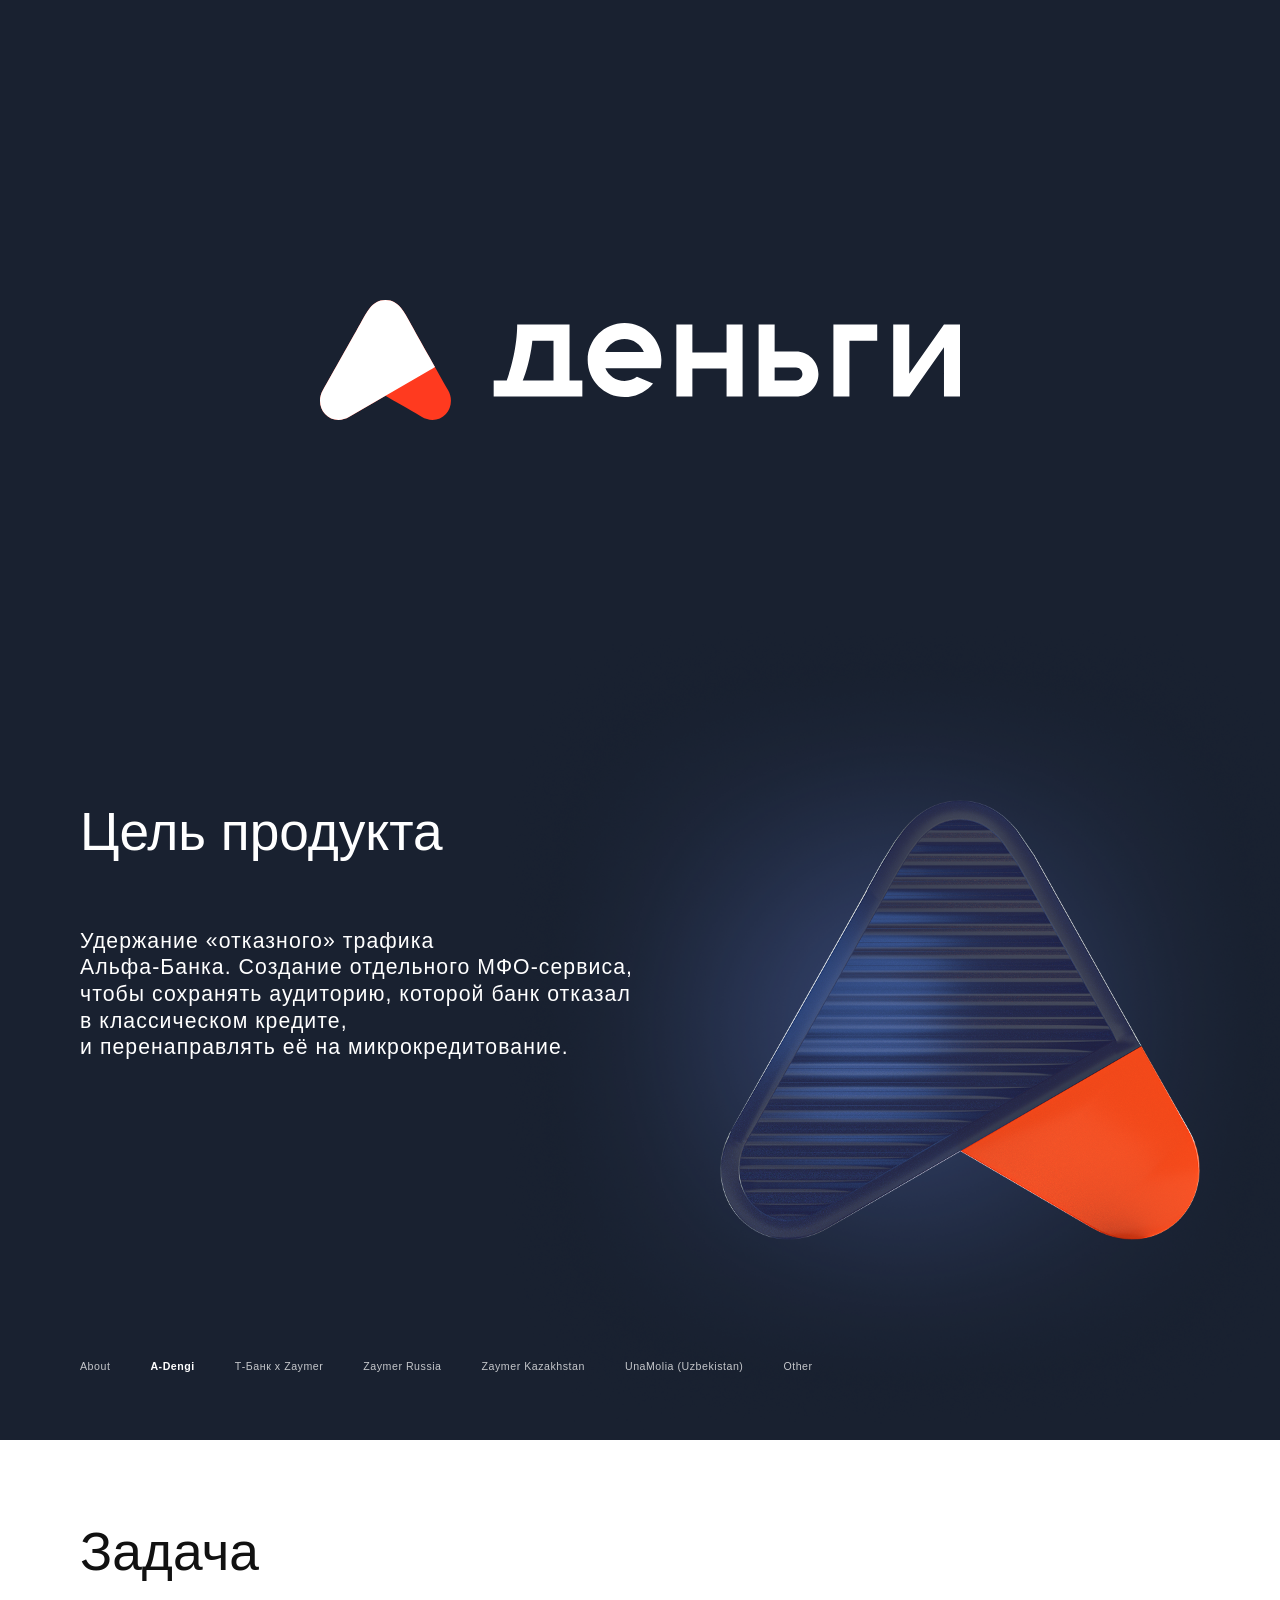
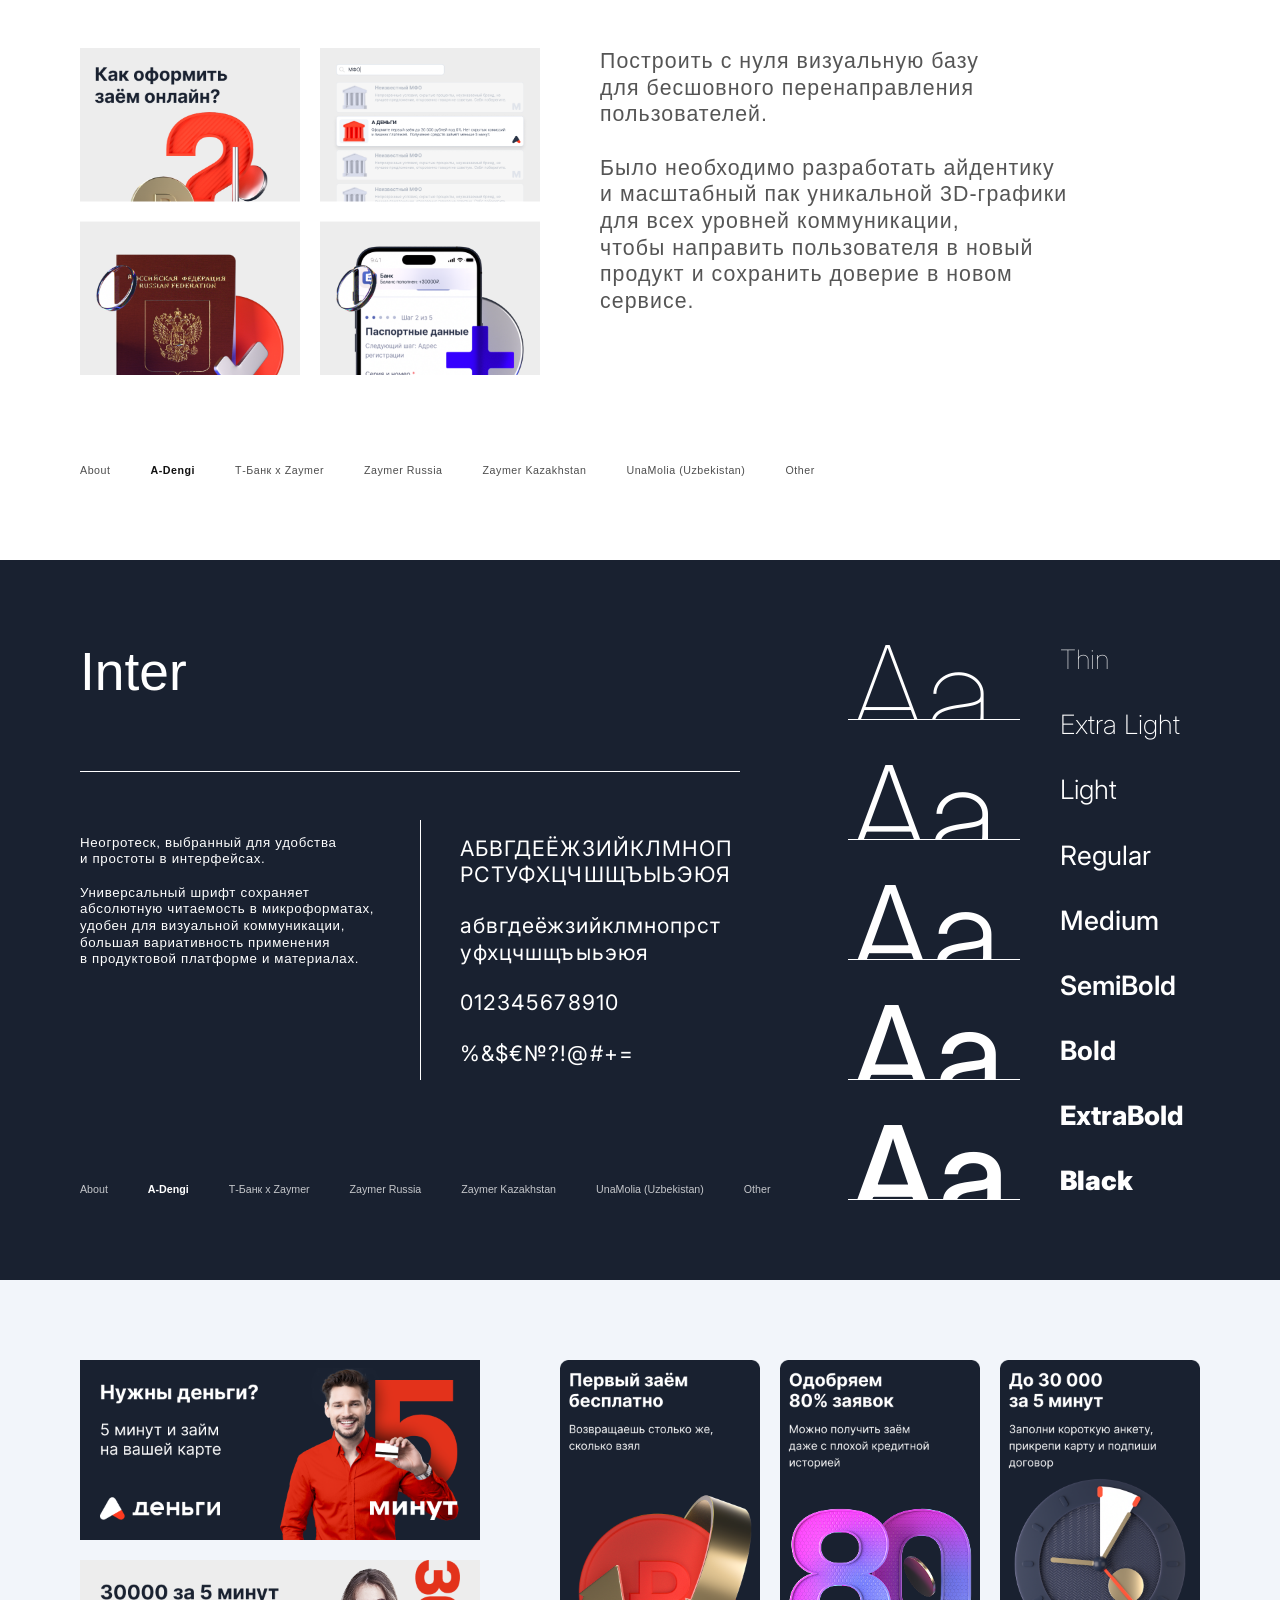
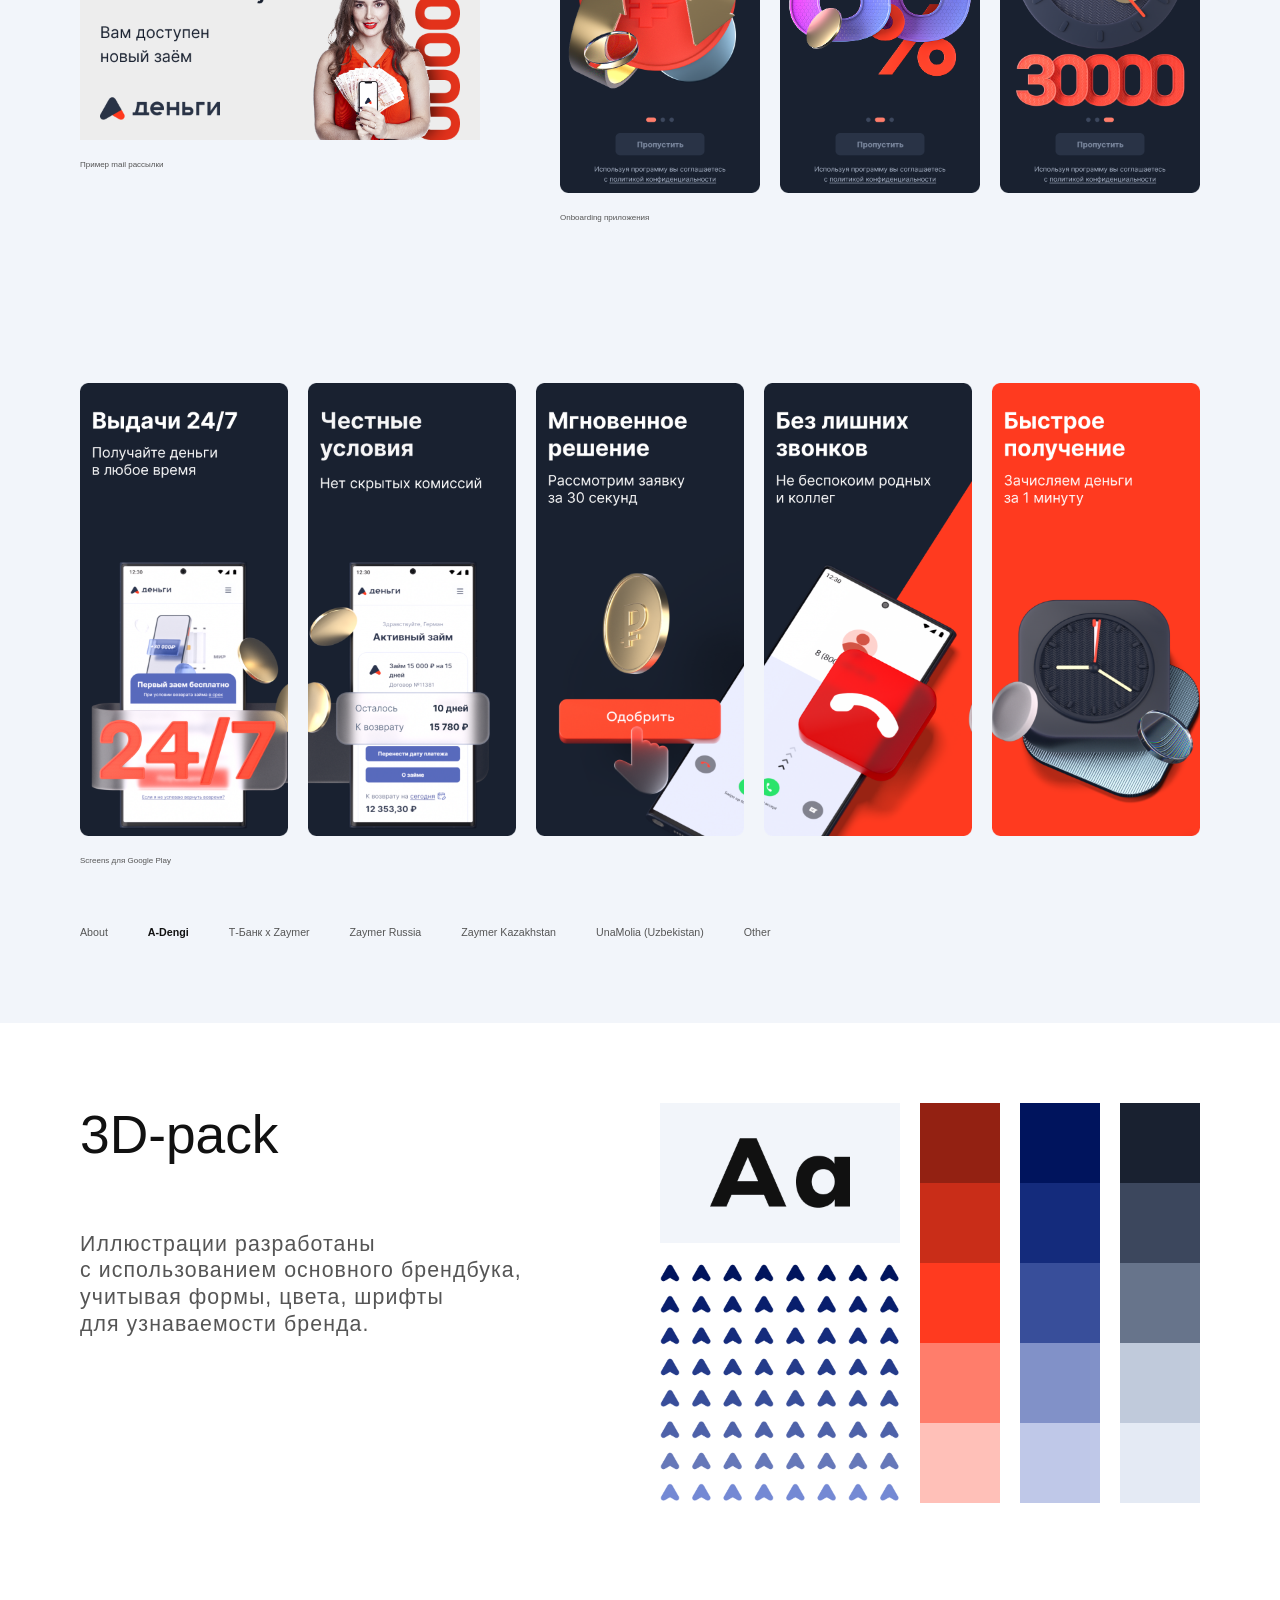
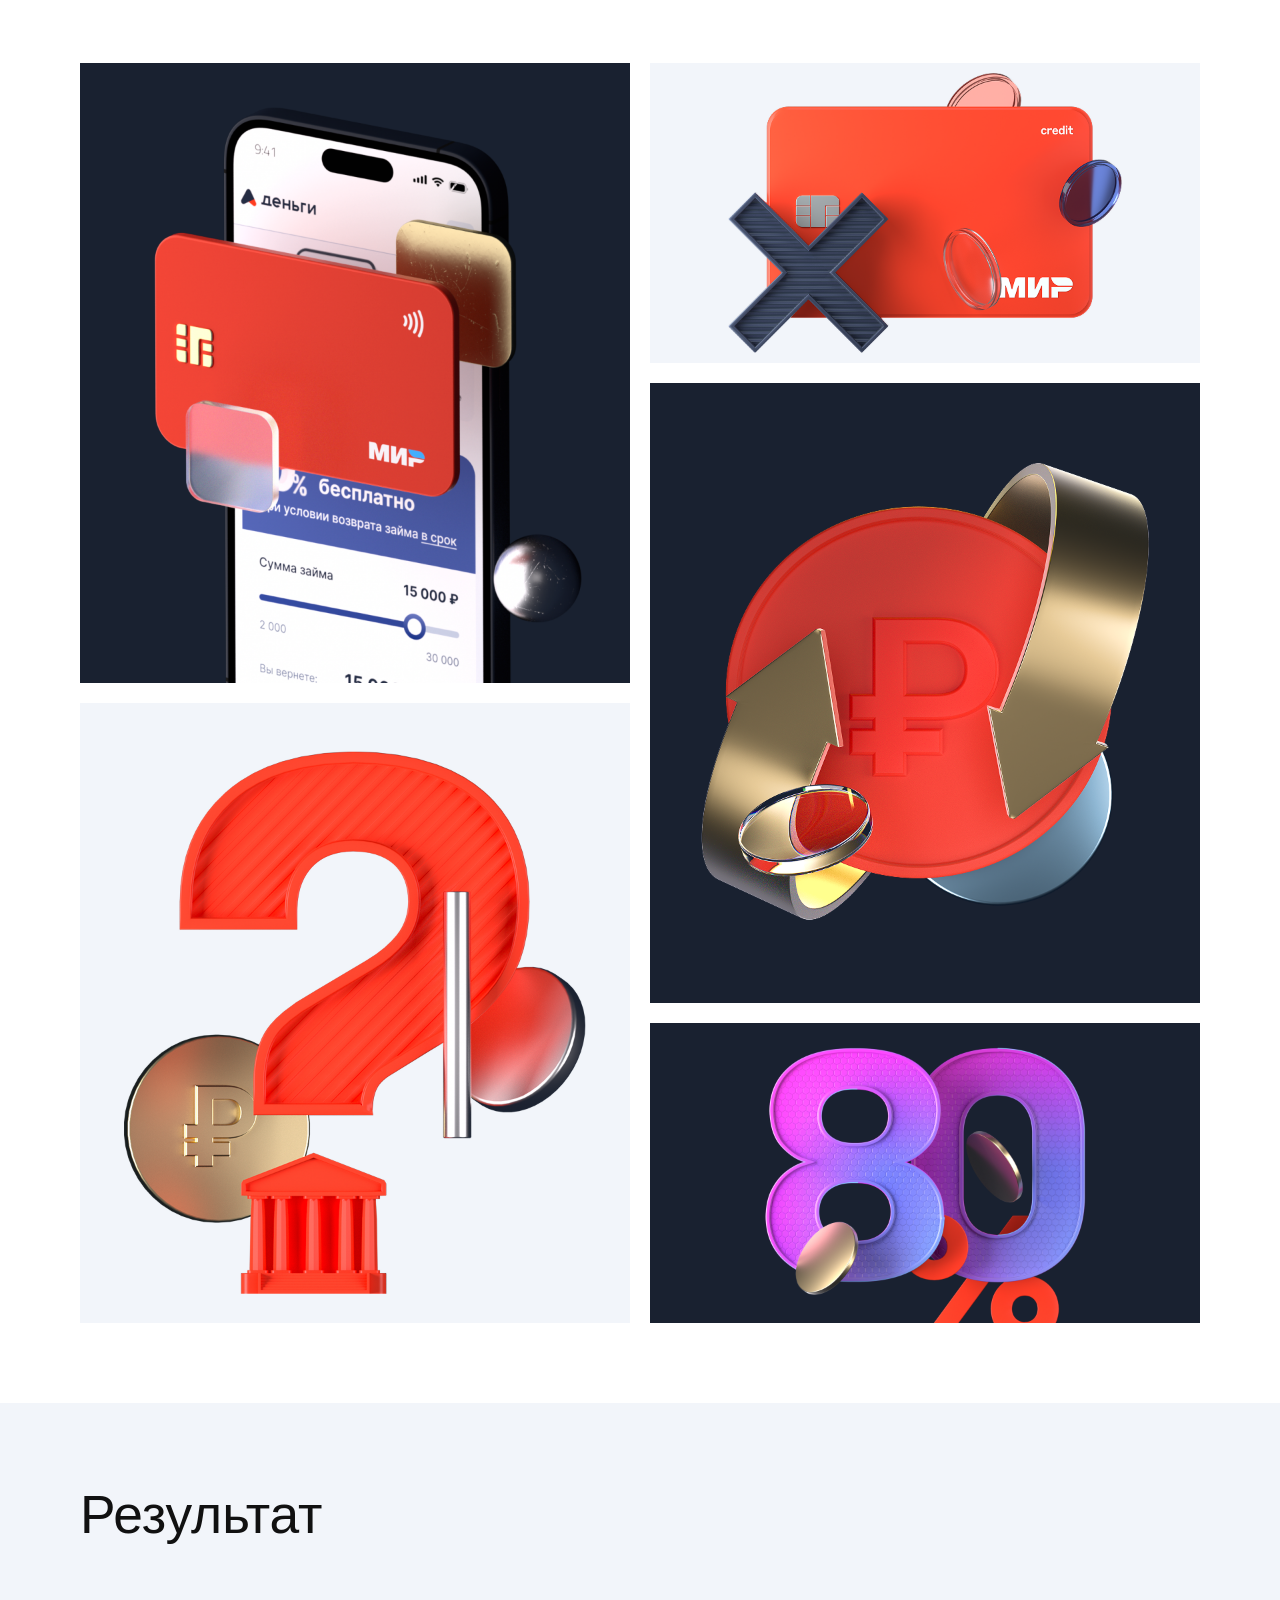
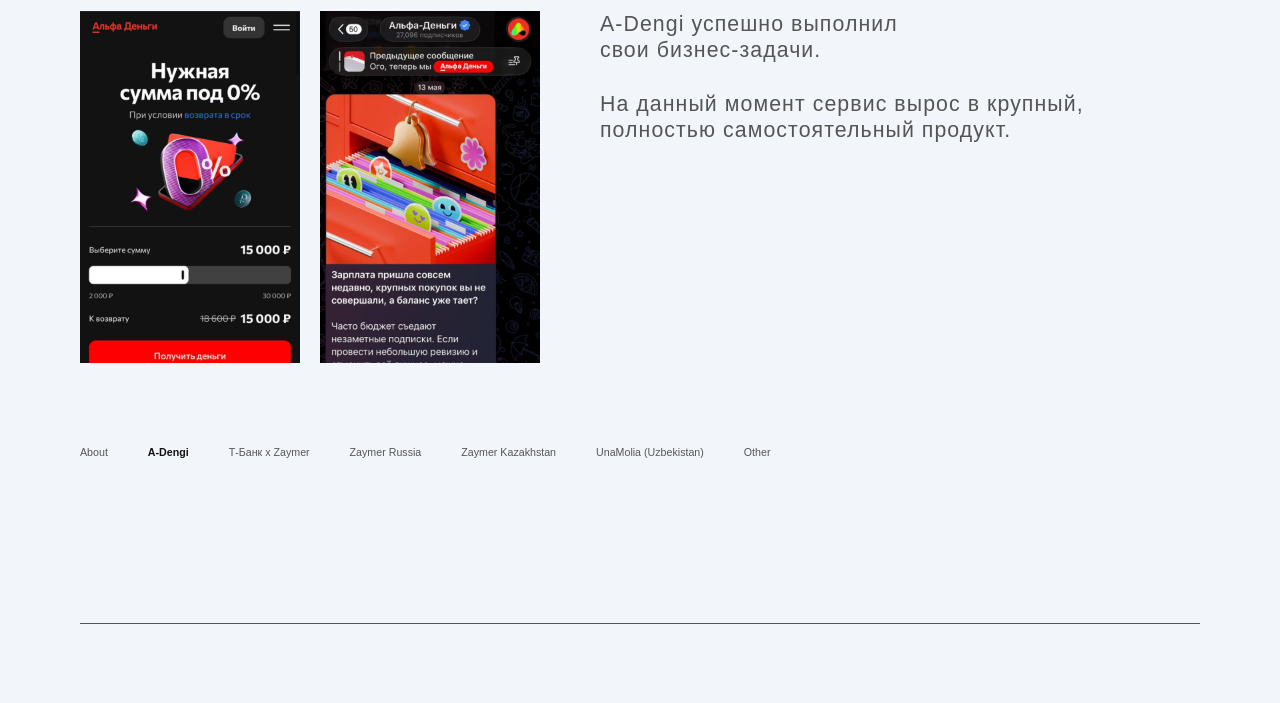
==== commit 69ec52ca: "убрал перенос аденьги" ====
--- a/a-dengi.html
+++ b/a-dengi.html
@@ -29,7 +29,7 @@
             <div class="adengi-text-block-2">
                 <h2 class="adengi-title-2">Цель продукта</h2>
                 <p class="adengi-lead-2">
-                    Удержание «отказного» трафика </br> Альфа-Банка. Создание отдельного МФО-сервиса, </br>чтобы сохранять аудиторию, которой банк </br>отказал в классическом кредите, </br>и перенаправлять её на микрокредитование.
+                    Удержание «отказного» трафика </br> Альфа-Банка. Создание отдельного МФО-сервиса, чтобы сохранять аудиторию, которой банк отказал в классическом кредите, </br>и перенаправлять её на микрокредитование.
                 </p>
             </div>
 
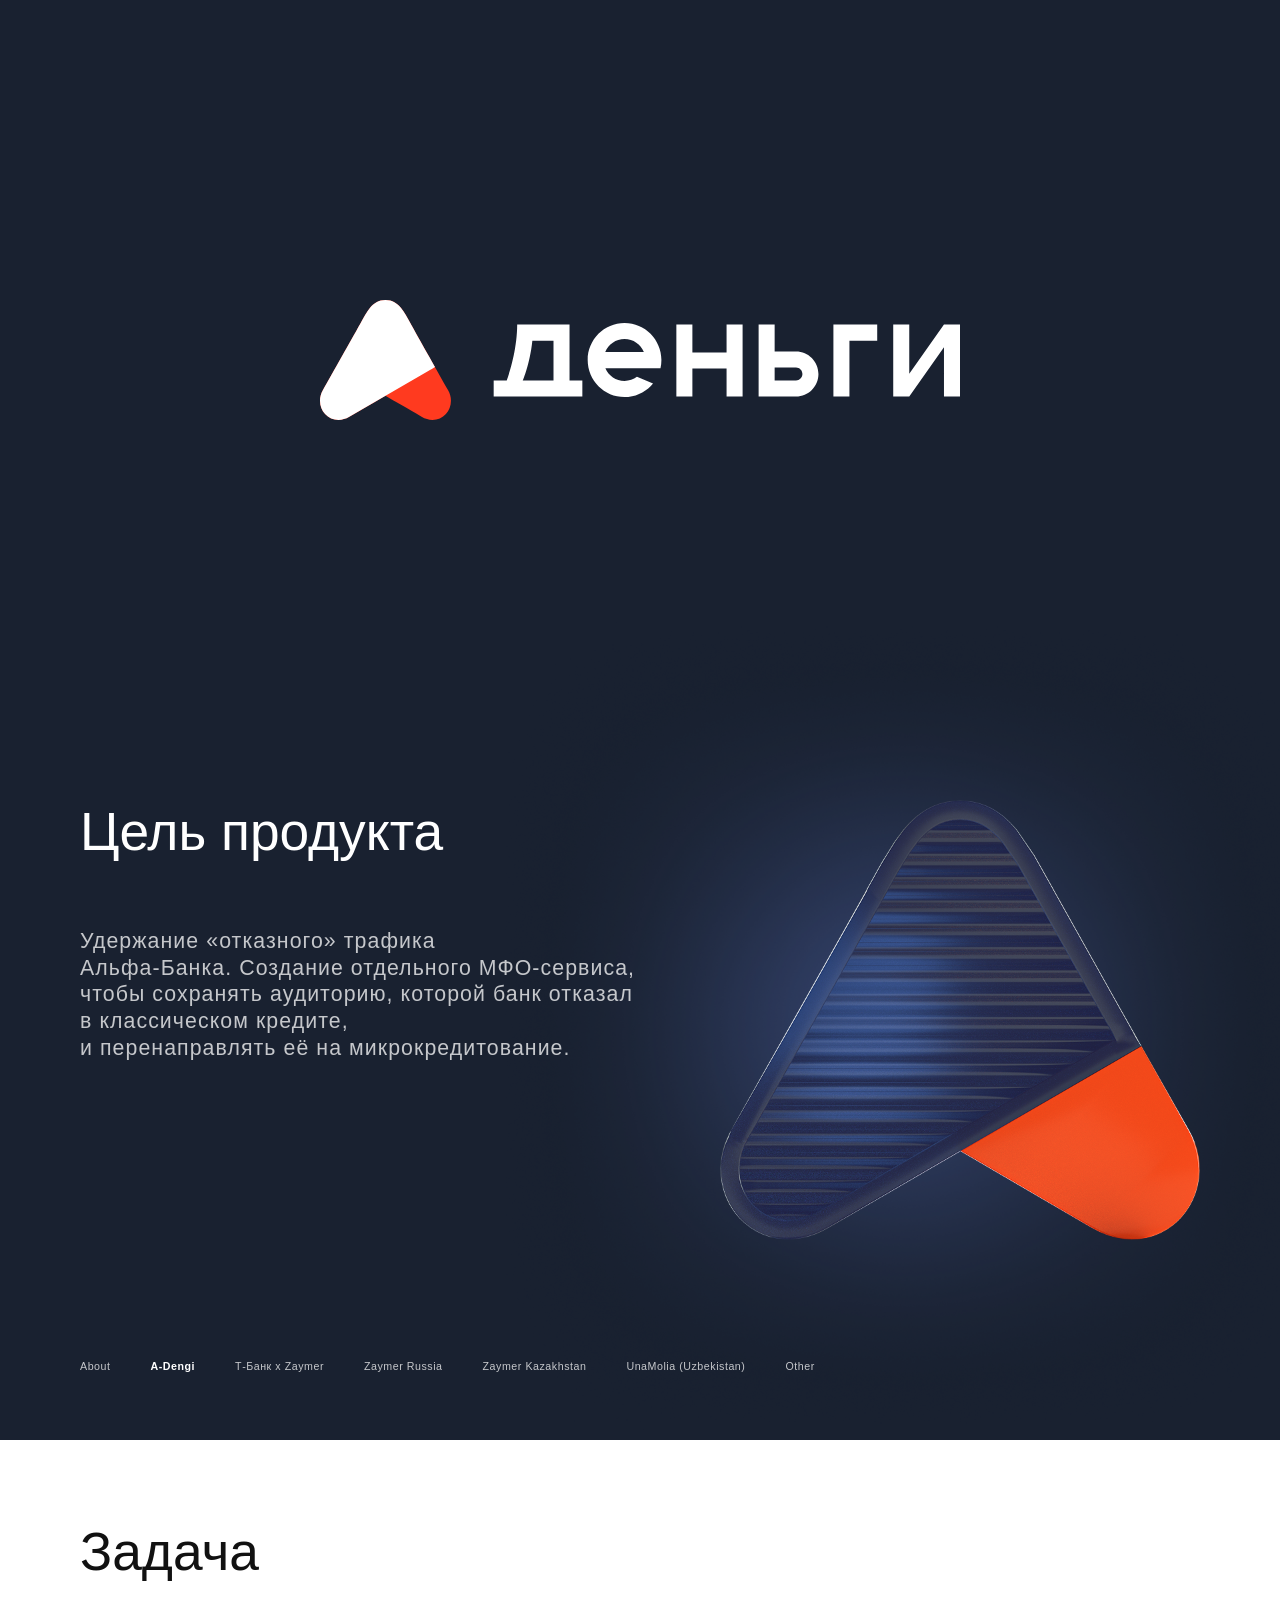
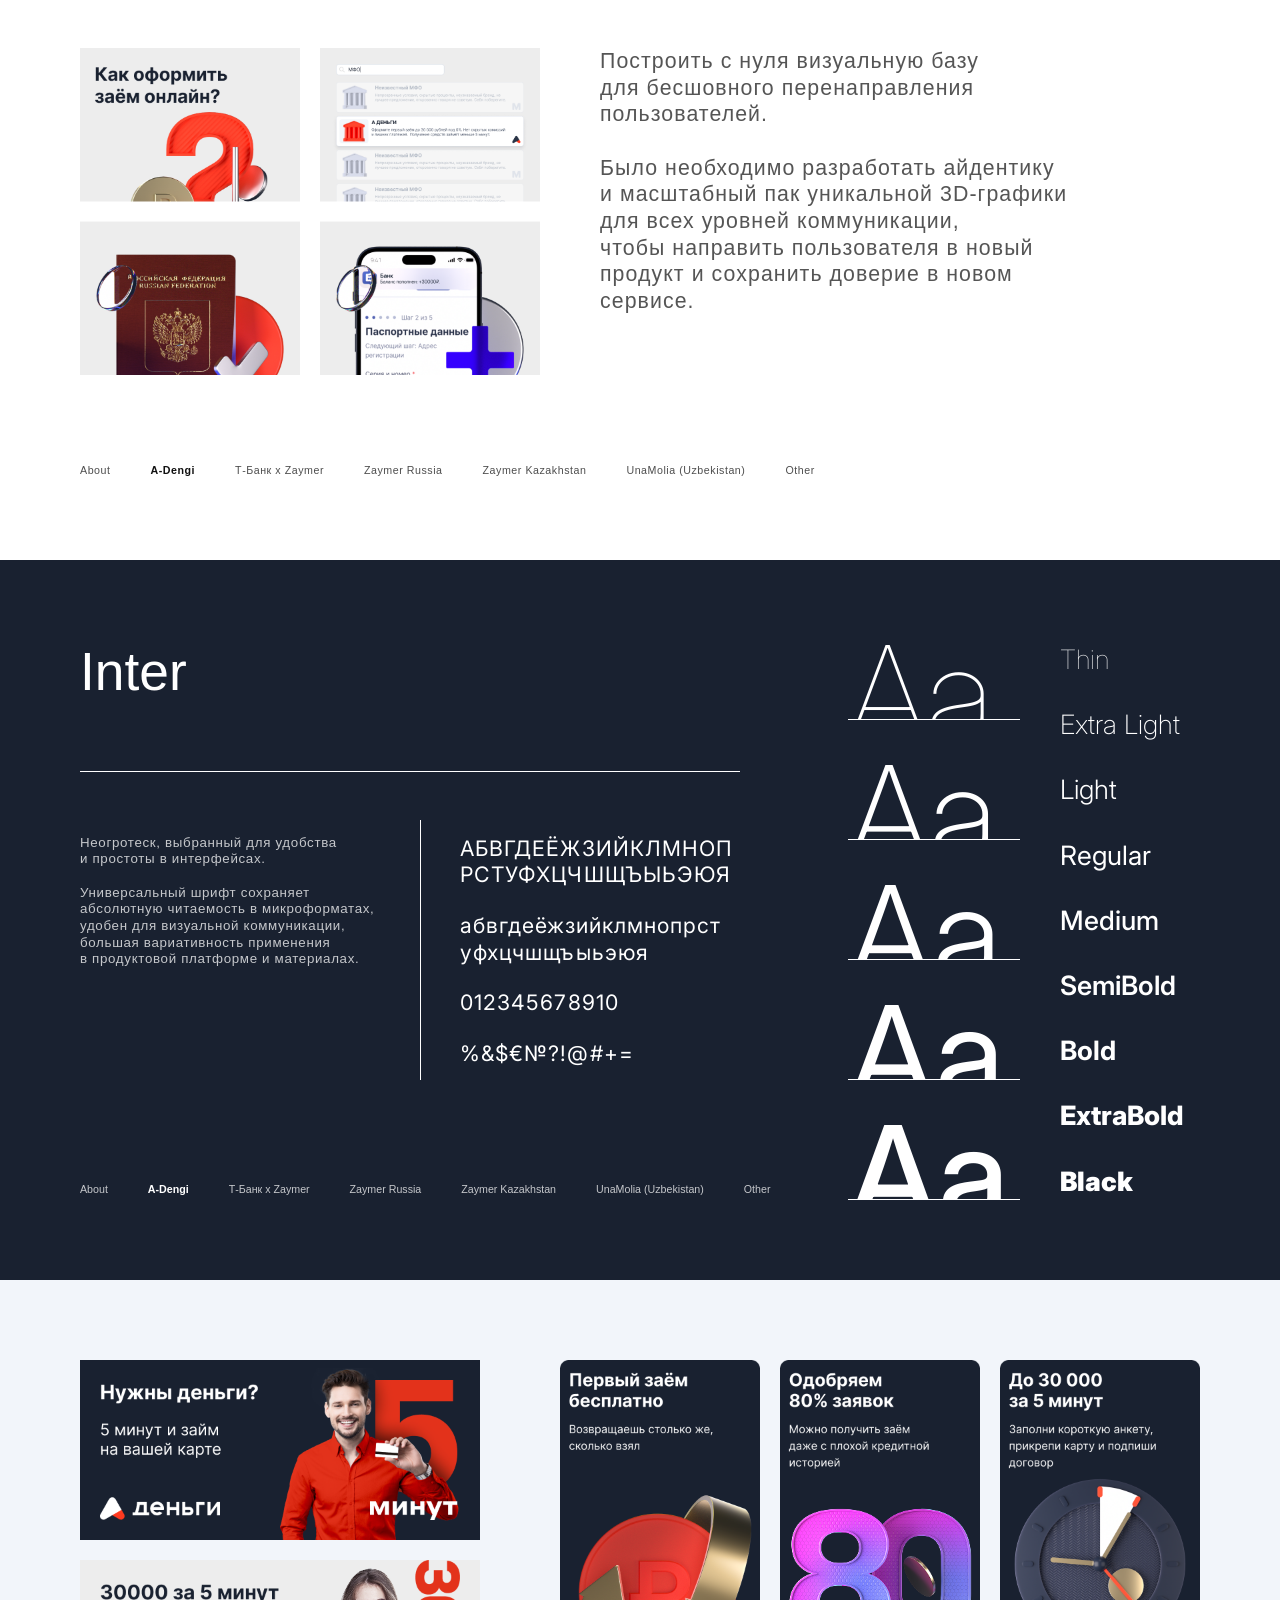
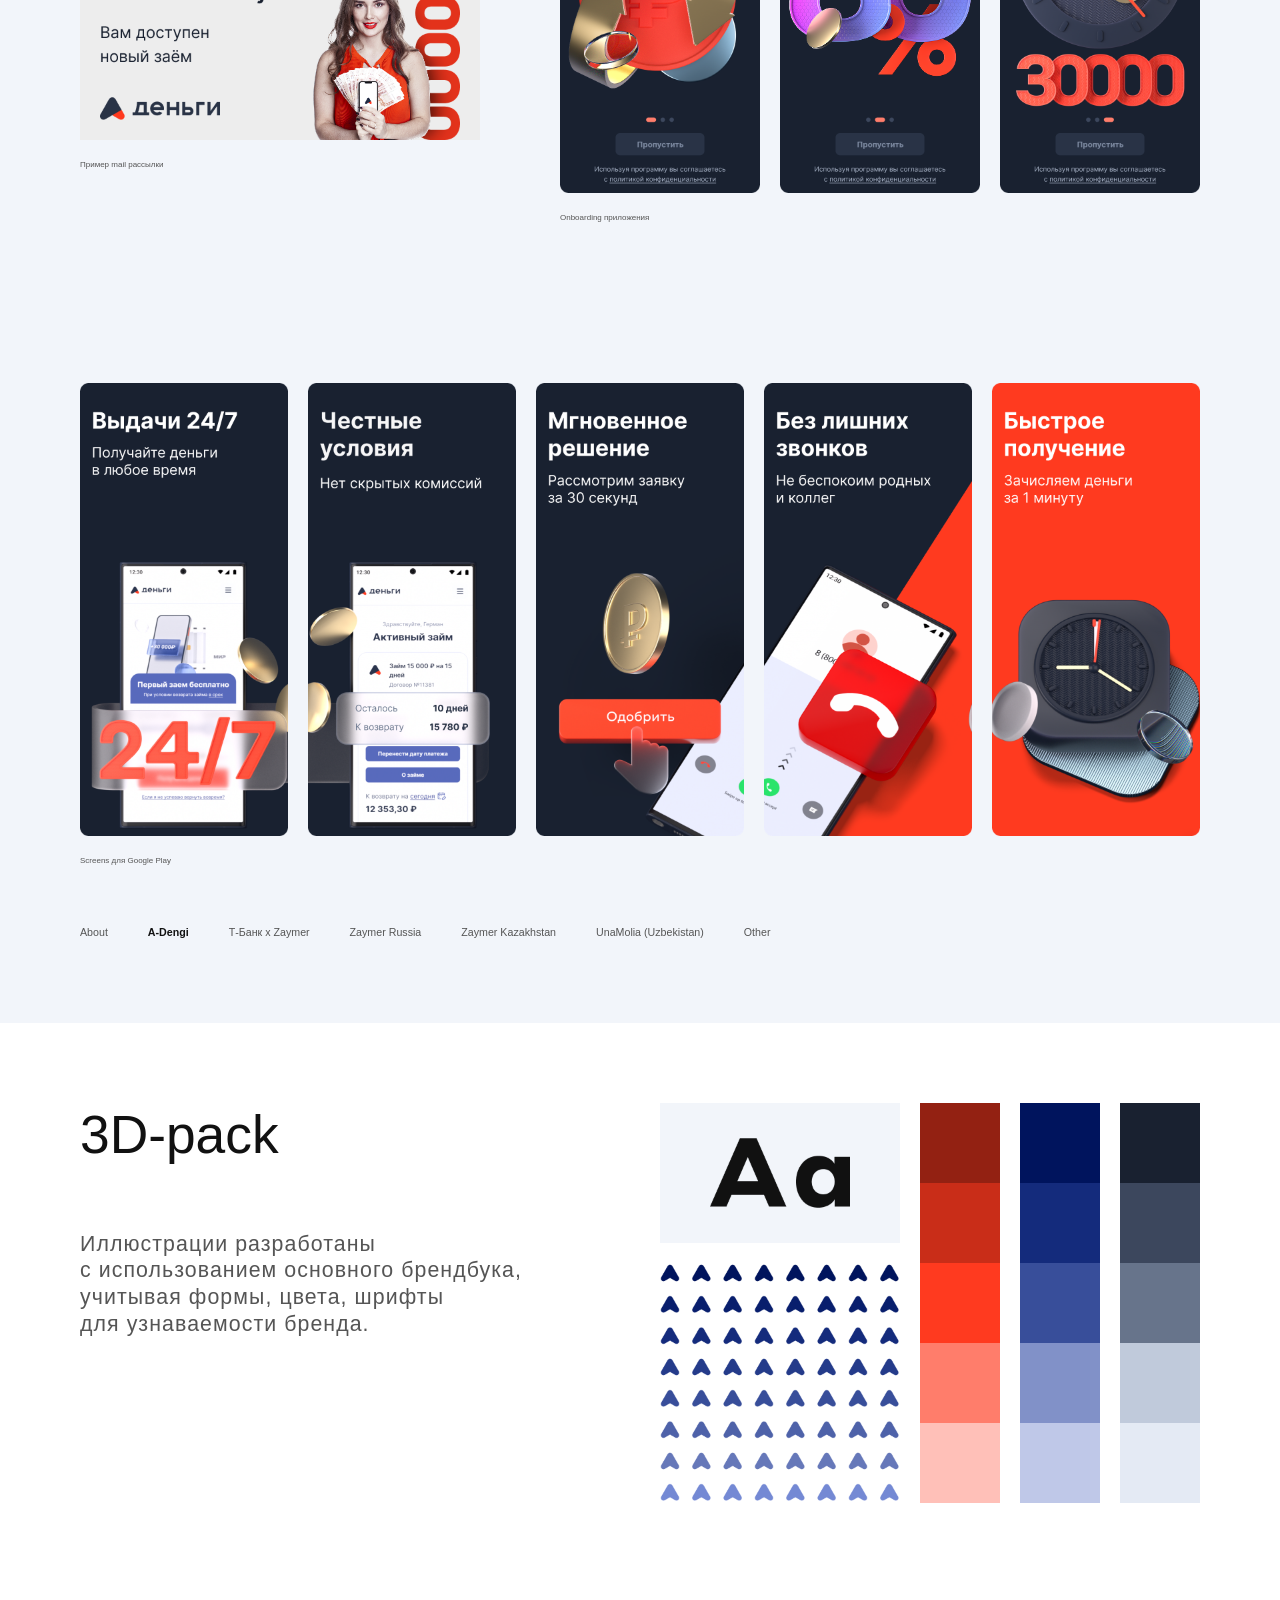
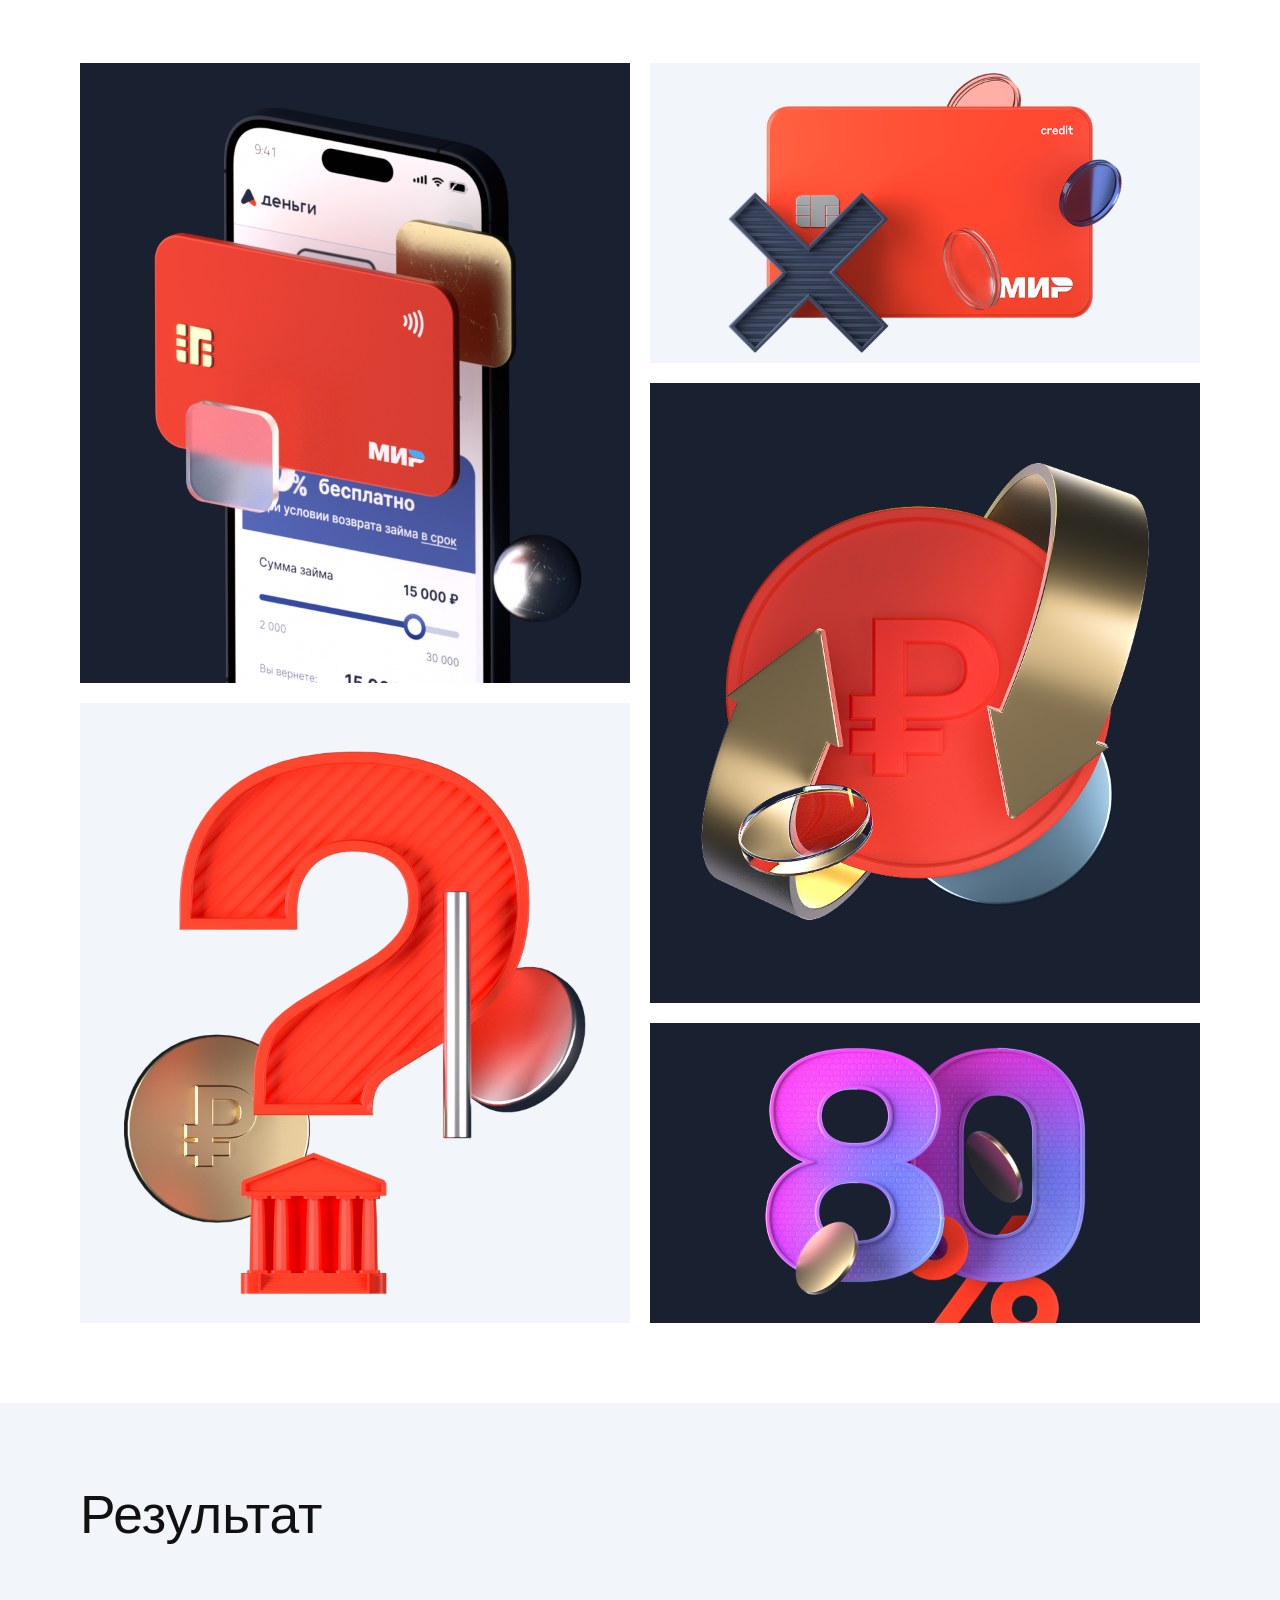
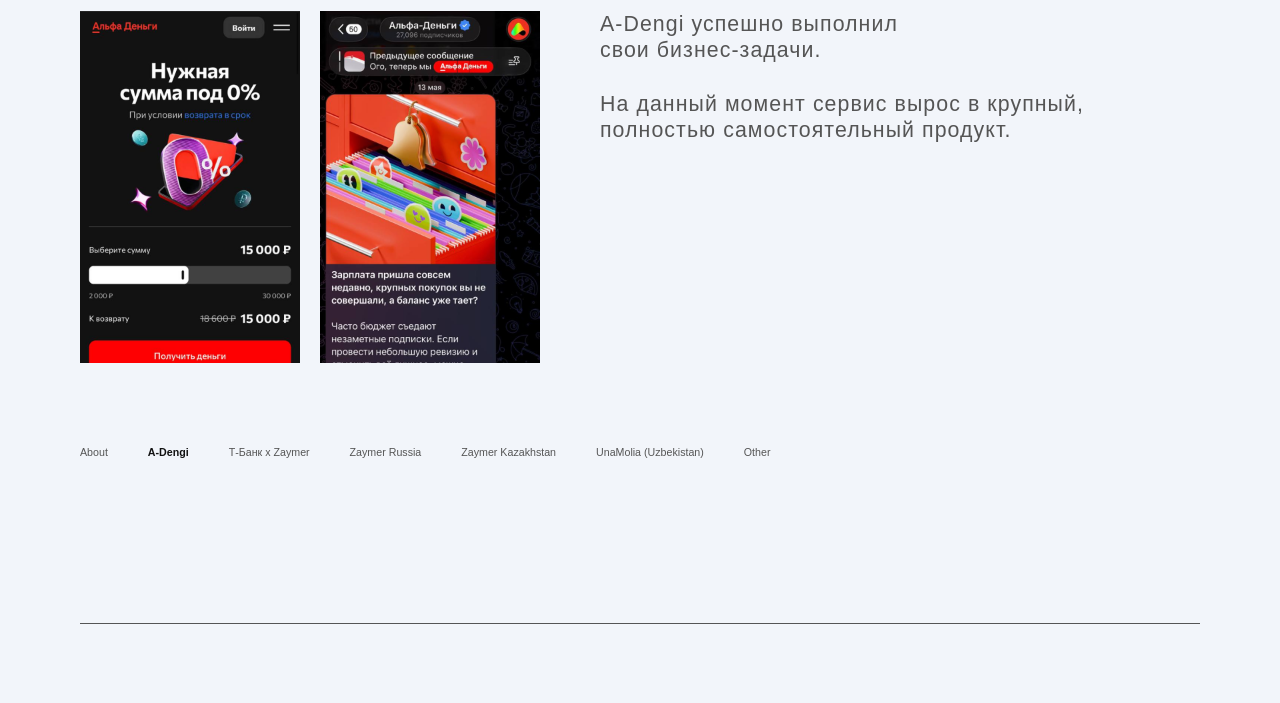
==== commit 0ae88beb: "Install Vercel Web Analytics ## Vercel Web Analytics Implementation  Successfully implemented Vercel" ====
--- a/a-dengi.html
+++ b/a-dengi.html
@@ -6,6 +6,12 @@
     <title>A-Dengi Case - Kurlaev Andrew</title>
     <link href="https://fonts.googleapis.com/css2?family=Inter:wght@100;200;300;400;500;600;700;800;900&display=swap" rel="stylesheet">
     <link rel="stylesheet" href="styles.css">
+    
+    <!-- Vercel Web Analytics -->
+    <script>
+      window.va = window.va || function () { (window.vaq = window.vaq || []).push(arguments); };
+    </script>
+    <script defer src="/_vercel/insights/script.js"></script>
 </head>
 <body class="a-dengi-page">
 
--- a/styles.css
+++ b/styles.css
@@ -66,7 +66,7 @@
 }
 
 /* ==========================================================================
-   СТРАНИЦА ABOUT: БЛОК 13 — ГЕРОЙ-ЭКРАН (ИСТИННЫЙ СКЕЙЛИНГ / КОНТЕНТ 840px)
+   СТРАНИЦА ABOUT: БЛОК 13 — ГЕРОЙ-ЭКРАН (БЕСКОНЕЧНЫЙ СКЕЙЛИНГ / КОНТЕНТ 840px)
    ========================================================================== */
 
 .about-section-hero {
@@ -81,17 +81,15 @@
     z-index: 10 !important;
 }
 
-/* Центрированный абсолютный wrapper под рабочую высоту 1080px */
+/* Полностью резиновый wrapper без ограничений по ширине */
 .about-wrapper-fluid {
     position: absolute !important;
     top: 0 !important;
-    left: 50% !important;
-    transform: translateX(-50%) !important;
-    width: 100vw !important;
-    max-width: 1920px !important;
-    height: 100% !important;
-    box-sizing: border-box !important;
-    padding: 6.25vw !important; /* Отступы по 120px со всех сторон */
+    left: 0 !important;                /* Перевели привязку строго на левый край */
+    width: 100vw !important;            /* Растягивается строго по окну браузера */
+    height: 100% !important;
+    box-sizing: border-box !important;
+    padding: 6.25vw !important;         /* Отступы по 120px со всех сторон всегда в пропорции */
 }
 
 /* Координатная сетка 1680x840 */
@@ -434,13 +432,14 @@
 }
 
 /* ==========================================================================
-   КЕЙС А-ДЕНГИ: БЛОК 1 — ОБЛОЖКА (ИСТИННЫЙ СКЕЙЛИНГ 16:9)
+   КЕЙС А-ДЕНГИ: БЛОК 1 — ОБЛОЖКА (БЕСКОНЕЧНЫЙ СКЕЙЛИНГ 16:9)
    ========================================================================== */
 
 .adengi-cover-section {
     width: 100vw !important;
-    height: 0 !important; /* Обнуляем высоту, она будет строиться от padding */
-    padding-top: 56.25% !important; /* ЖЕСТКИЙ ЗАМОК 16:9. Высота всегда идеально пропорциональна ширине */
+    max-width: 100% !important; /* Удерживает секцию в рамках окна */
+    height: 0 !important; 
+    padding-top: 56.25% !important; /* ЖЕСТКИЙ ЗАМОК 16:9 */
     position: relative !important;
     background-color: #192130 !important;
     
@@ -450,14 +449,15 @@
     background-repeat: no-repeat !important;
     background-size: cover !important;
     overflow: hidden !important;
-}
-
-/* Абсолютно позиционируем wrapper внутри сквозного замка 16:9, чтобы центрировать логотип */
+    z-index: 10 !important;
+}
+
+/* Полностью резиновый wrapper, синхронизированный с общей системой сайта */
 .adengi-cover-wrapper {
     position: absolute !important;
     top: 0 !important;
     left: 0 !important;
-    width: 100% !important;
+    width: 100vw !important; /* Перевели на жесткие vw для стабильности */
     height: 100% !important;
     box-sizing: border-box !important;
     
@@ -487,11 +487,12 @@
 }
 
 /* ==========================================================================
-   КЕЙС А-ДЕНГИ: БЛОК 2 — ЦЕЛИ ПРОДУКТА (ИСТИННЫЙ СКЕЙЛИНГ 16:9)
+   КЕЙС А-ДЕНГИ: БЛОК 2 — ЦЕЛИ ПРОДУКТА (БЕСКОНЕЧНЫЙ СКЕЙЛИНГ 16:9)
    ========================================================================== */
 
 .adengi-section-fluid {
     width: 100vw !important;
+    max-width: 100% !important;
     height: 0 !important;
     padding-top: 56.25% !important; /* Жёсткий замок пропорций 16:9 */
     position: relative !important;
@@ -503,14 +504,15 @@
     background-repeat: no-repeat !important;
     background-size: cover !important;
     overflow: hidden !important;
-}
-
-/* Абсолютный wrapper внутри замка 16:9 — теперь паддинги отмеряются один раз */
+    z-index: 11 !important;
+}
+
+/* Полностью резиновый wrapper без ограничений по ширине */
 .adengi-wrapper-fluid {
     position: absolute !important;
     top: 0 !important;
     left: 0 !important;
-    width: 100% !important;
+    width: 100vw !important; /* Перевели на жесткие vw для синхронности */
     height: 100% !important;
     box-sizing: border-box !important;
     display: flex !important;
@@ -547,7 +549,7 @@
 /* Текст 1: Заголовок (80px, Regular) */
 .adengi-title-2 {
     font-family: 'AKT', sans-serif !important;
-    font-size: 4.16vw !important; 
+    font-size: 4.166vw !important; /* Поправили до точных 80px */
     font-weight: 400 !important;
     color: #FFFFFF !important;
     line-height: 1.20 !important;
@@ -557,14 +559,14 @@
     -moz-osx-font-smoothing: grayscale !important;
 }
 
-/* Текст 2: Описание (32px, Regular, 125% интерлиньяж, 5% трекинг) */
+/* Текст 2: Описание (32px, Regular, 125% интерлиньяж, 5% трекинг, 75% белого) */
 .adengi-lead-2 {
     font-family: 'AKT', sans-serif !important;
-    font-size: 1.66vw !important; 
+    font-size: 1.666vw !important; /* Поправили до точных 32px */
     font-weight: 400 !important;
-    color: #FFFFFF !important;
-    line-height: 1.25 !important; /* Твои 125% интерлиньяжа */
-    letter-spacing: 0.05em !important; /* Твои 5% межбуквенного */
+    color: rgba(255, 255, 255, 0.75) !important; /* Твои 75% прозрачности белого */
+    line-height: 1.25 !important; 
+    letter-spacing: 0.05em !important; 
     text-align: left !important;
     margin-bottom: 0 !important;
     -webkit-font-smoothing: antialiased !important;
@@ -589,8 +591,8 @@
 
 /* НАВИГАЦИОННЫЙ БЛОК (1050x30) */
 .adengi-nav-2 {
-    width: 54.68vw !important; /* 1050px */
-    height: 1.56vw !important; /* 30px */
+    width: 54.6875vw !important; /* Поправили до точных 1050px */
+    height: 1.5625vw !important; /* Поправили до точных 30px */
     display: flex !important;
     flex-direction: row !important;
     gap: 3.125vw !important; /* Шаг 60px */
@@ -600,9 +602,9 @@
 
 .adengi-nav-item {
     font-family: 'AKT', sans-serif !important;
-    font-size: 0.83vw !important; /* 16px */
+    font-size: 0.833vw !important; /* Поправили до точных 16px */
     line-height: 1.20 !important;
-    letter-spacing: 0.05em !important; /* 5% */
+    letter-spacing: 0.05em !important; 
     text-decoration: none !important;
     white-space: nowrap !important;
     text-align: left !important;
@@ -612,46 +614,48 @@
 
 /* Неактивные ссылки — Light, 75% прозрачности */
 .adengi-nav-item:not(.active) {
-    font-weight: 300 !important; /* Light */
+    font-weight: 300 !important; 
     color: rgba(255, 255, 255, 0.75) !important;
 }
 
 /* Активная ссылка — Bold, 100% белый */
 .adengi-nav-item.active {
-    font-weight: 700 !important; /* Bold */
+    font-weight: 700 !important; 
     color: #FFFFFF !important;
 }
 
 /* ==========================================================================
-   КЕЙС А-ДЕНГИ: БЛОК 3 — ЗАДАЧА (ФИНАЛЬНАЯ АРХИТЕКТУРА 16:9)
+   КЕЙС А-ДЕНГИ: БЛОК 3 — ЗАДАЧА (БЕСКОНЕЧНЫЙ СКЕЙЛИНГ НА БЕЛОМ ФОНЕ)
    ========================================================================== */
 
 .adengi-section-white {
     width: 100vw !important;
+    max-width: 100% !important;
     height: 0 !important;
     padding-top: 56.25% !important; /* Замок 16:9 */
     position: relative !important;
     background-color: #FFFFFF !important; /* Чистый белый фон */
     overflow: hidden !important;
     box-sizing: border-box !important;
-}
-
-/* Абсолютный wrapper (внутри паддингов по 120px) */
+    z-index: 12 !important;
+}
+
+/* Полностью резиновый wrapper, синхронизированный по левому краю сайта */
 .adengi-wrapper-fluid {
     position: absolute !important;
     top: 0 !important;
     left: 0 !important;
-    width: 100% !important;
+    width: 100vw !important; /* Жесткие vw вместо процентов */
     height: 100% !important;
     box-sizing: border-box !important;
     padding: 6.25vw !important; /* Отступы по 120px со всех сторон */
 }
 
-/* Заголовок «Задача» (Сверху 0, Слева 0) */
+/* Заголовок «Задача» (Сверху 0px, Слева 0px от контентной области) */
 .adengi-title-3 {
     position: absolute !important;
-    top: 6.25vw !important;      /* Встает ровно в угол паддинга (0px от контентной области) */
-    left: 6.25vw !important;     /* 0px от контентной области */
+    top: 6.25vw !important;      /* Встает ровно на верхнюю линию контента */
+    left: 6.25vw !important;     /* Ровно на левую линию контента */
     font-family: 'AKT', sans-serif !important;
     font-size: 4.166vw !important; /* 80px */
     font-weight: 400 !important;
@@ -661,13 +665,13 @@
     margin: 0 !important;
 }
 
-/* ИЛЛЮСТРАЦИЯ (690x490, сверху 192px, слева 0 от контентной области) */
+/* ИЛЛЮСТРАЦИЯ (690x490, сверху 192px, слева 0px от контентной области) */
 .adengi-ill-block-3 {
     position: absolute !important;
-    top: 16.25vw !important;     /* 120px паддинга + 192px отступа = 312px (16.25vw) от края экрана */
-    left: 6.25vw !important;     /* 0px от контентной области */
-    width: 35.937vw !important;  /* Ровно 690px */
-    height: 25.52vw !important;  /* Ровно 490px */
+    top: 16.25vw !important;     /* 192px от верха контента */
+    left: 6.25vw !important;     /* 0px от левого края контента */
+    width: 35.9375vw !important; /* Ровно 690px */
+    height: 25.5208vw !important; /* Ровно 490px */
 }
 
 .adengi-img-3 {
@@ -680,10 +684,10 @@
 /* ТЕКСТОВЫЙ БЛОК (720x360, сверху 192px, слева 780px от контентной области) */
 .adengi-text-block-3 {
     position: absolute !important;
-    top: 16.25vw !important;     /* 120px паддинга + 192px отступа = 312px (16.25vw) от края экрана */
-    left: 46.875vw !important;   /* 120px паддинга + 780px отступа = 900px (46.875vw) от края экрана */
+    top: 16.25vw !important;     /* 192px от верха контента */
+    left: 46.875vw !important;    /* 780px от левого края контента */
     width: 37.5vw !important;    /* Ровно 720px */
-    height: 18.75vw !important;  /* Ровно 360px */
+    height: 18.75vw !important;   /* Ровно 360px */
     box-sizing: border-box !important;
 }
 
@@ -701,18 +705,18 @@
     -moz-osx-font-smoothing: grayscale !important;
 }
 
-/* НАВИГАЦИОННЫЙ БЛОК (1050x30, сверху 810px, слева 0 от контентной области) */
+/* НАВИГАЦИОННЫЙ БЛОК (1050x30, сверху 810px, слева 0px от контентной области) */
 .adengi-nav-3 {
     position: absolute !important;
-    top: 48.437vw !important;    /* 120px паддинга + 810px отступа = 930px (48.437vw) от края экрана */
-    left: 6.25vw !important;     /* 0px от контентной области */
-    width: 54.687vw !important;  /* Ровно 1050px */
-    height: 1.562vw !important;  /* Ровно 30px */
+    top: 48.4375vw !important;    /* 810px от верха контента */
+    left: 6.25vw !important;     /* 0px от левого края контента */
+    width: 54.6875vw !important; /* Ровно 1050px */
+    height: 1.5625vw !important;  /* Ровно 30px */
     display: flex !important;
     flex-direction: row !important;
-    gap: 3.125vw !important;     /* Шаг между ссылками 60px */
+    gap: 3.125vw !important;      /* Шаг между ссылками 60px */
     align-items: center !important;
-    z-index: 10 !important;
+    z-index: 15 !important;
 }
 
 .adengi-nav-item-3 {
@@ -727,7 +731,7 @@
     -moz-osx-font-smoothing: grayscale !important;
 }
 
-/* Ссылки сделаны ТЕМНЫМИ, чтобы их было видно на белом фоне */
+/* Ссылки сделаны ТЕМНЫМИ на белом фоне */
 .adengi-nav-item-3:not(.active) {
     font-weight: 300 !important;
     color: rgba(17, 17, 17, 0.75) !important; /* Темно-серый 75% */
@@ -739,30 +743,30 @@
 }
 
 /* ==========================================================================
-   КЕЙС А-ДЕНГИ: БЛОК 4 — ТИПОГРАФИКА (ЦЕНТРИРОВАННАЯ КОНТЕНТНАЯ ОБЛАСТЬ)
+   КЕЙС А-ДЕНГИ: БЛОК 4 — ТИПОГРАФИКА (БЕСКОНЕЧНЫЙ БЕЗБАРЬЕРНЫЙ СКЕЙЛИНГ)
    ========================================================================== */
 
 .adengi-section-dark {
     width: 100vw !important;
+    max-width: 100% !important;
     height: 0 !important;
     padding-top: 56.25% !important; /* Наш точный замок 16:9 */
     position: relative !important;
     background-color: #192130 !important;
     overflow: hidden !important;
     box-sizing: border-box !important;
-}
-
-/* Абсолютный wrapper теперь жёстко центрируется по центру экрана */
+    z-index: 13 !important;
+}
+
+/* Избавились от left: 50% и max-width. Теперь обертка дышит в полную ширину экрана */
 .adengi-wrapper-fluid {
     position: absolute !important;
     top: 0 !important;
-    left: 50% !important;
-    transform: translateX(-50%) !important; /* Идеальное центрирование на любом мониторе */
-    width: 100vw !important;
-    max-width: 1920px !important; /* Замок для ультрашироких мониторов */
-    height: 100% !important;
-    box-sizing: border-box !important;
-    padding: 6.25vw !important; /* По 120px со всех сторон */
+    left: 0 !important;             /* Привязка строго по левой нулевой оси сайта */
+    width: 100vw !important;         /* Ровно по ширине окна браузера */
+    height: 100% !important;
+    box-sizing: border-box !important;
+    padding: 6.25vw !important;      /* По 120px со всех сторон */
 }
 
 /* Единая координатная сетка 1680x840 */
@@ -775,10 +779,10 @@
 /* Заголовок «Inter» (Сверху 0, Слева 0, 80px) */
 .adengi-title-4 {
     position: absolute !important;
-    top: 0 !important; /* Отсчёт строго от нуля контентной области */
-    left: 0 !important;
-    font-family: 'AKT', sans-serif !important;
-    font-size: 4.166vw !important; 
+    top: 0 !important; 
+    left: 0 !important;
+    font-family: 'AKT', sans-serif !important;
+    font-size: 4.166vw !important;   /* 80px */
     font-weight: 400 !important;
     color: #FFFFFF !important;
     line-height: 1.20 !important;
@@ -789,9 +793,9 @@
 /* Горизонтальная линия (Сверху 196px, Слева 0, Длина 990px) */
 .adengi-hr-4 {
     position: absolute !important;
-    top: 10.208vw !important;    /* Ровно 196px от нуля контентной области */
-    left: 0 !important;
-    width: 51.562vw !important;  /* 990px */
+    top: 10.2083vw !important;   /* Ровно 196px */
+    left: 0 !important;
+    width: 51.5625vw !important;  /* 990px */
     height: 1px !important;
     background-color: #FFFFFF !important;
 }
@@ -799,18 +803,18 @@
 /* Блок с описанием (450x200, Сверху 292px, Слева 0) */
 .adengi-desc-block-4 {
     position: absolute !important;
-    top: 15.208vw !important;    /* Ровно 292px от нуля контентной области */
-    left: 0 !important;
-    width: 23.437vw !important;  /* 450px */
-    height: 10.416vw !important; /* 200px */
+    top: 15.2083vw !important;   /* Ровно 292px */
+    left: 0 !important;
+    width: 23.4375vw !important;  /* 450px */
+    height: 10.4166vw !important; /* 200px */
     box-sizing: border-box !important;
 }
 
 .adengi-desc-text-4 {
     font-family: 'AKT', sans-serif !important;
-    font-size: 1.041vw !important; /* 20px */
+    font-size: 1.0416vw !important; /* 20px */
     font-weight: 400 !important;
-    color: #FFFFFF !important;
+    color: rgba(255, 255, 255, 0.75) !important;
     line-height: 1.25 !important;
     letter-spacing: 0.05em !important; 
     text-align: left !important;
@@ -820,27 +824,27 @@
 /* Вертикальная линия (Сверху 270px, Слева 510px, Длина 390px) */
 .adengi-vr-4 {
     position: absolute !important;
-    top: 14.062vw !important;    /* Ровно 270px от нуля контентной области */
-    left: 26.562vw !important;   /* Ровно 510px от нуля контентной области */
+    top: 14.0625vw !important;   /* Ровно 270px */
+    left: 26.5625vw !important;  /* Ровно 510px */
     width: 1px !important;
-    height: 20.312vw !important; /* 390px */
+    height: 20.3125vw !important; /* 390px */
     background-color: #FFFFFF !important;
 }
 
 /* Блок примера алфавита Inter (420x348, Сверху 292px, Слева 570px) */
 .adengi-alphabet-4 {
     position: absolute !important;
-    top: 15.208vw !important;    /* Ровно 292px от нуля контентной области */
-    left: 29.687vw !important;   /* Ровно 570px от нуля контентной области */
-    width: 21.875vw !important;  /* 420px */
-    height: 18.125vw !important; /* 348px */
+    top: 15.2083vw !important;   /* Ровно 292px */
+    left: 29.6875vw !important;  /* Ровно 570px */
+    width: 21.875vw !important;   /* 420px */
+    height: 18.125vw !important;  /* 348px */
     display: flex !important;
     flex-direction: column !important;
 }
 
 .adengi-alpha-line {
     font-family: 'Inter', sans-serif !important;
-    font-size: 1.666vw !important; /* 32px */
+    font-size: 1.666vw !important;  /* 32px */
     font-weight: 400 !important;
     color: #FFFFFF !important;
     line-height: 1.25 !important;
@@ -854,12 +858,12 @@
    КЕЙС А-ДЕНГИ: БЛОК 4 — АБСОЛЮТНАЯ ФИКСАЦИЯ ГЛИФОВ «Аа» С ТОЧНЫМ СРЕЗОМ
    ========================================================================== */
 
-/* КОЛОНКА ГЛИФОВ «Аа» (Размер 258x840, Сверху 0, Слева 1152px от нуля контентной области) */
+/* КОЛОНКА ГЛИФОВ «Аа» (Размер 258x840, Сверху 0, Слева 1152px) */
 .adengi-glyphs-column-4 {
     position: absolute !important;
     top: 0 !important;
-    left: 60vw !important;       /* Ровно 1152px от левого края контентной области */
-    width: 13.437vw !important;  /* Ширина 258px */
+    left: 60vw !important;       /* Ровно 1152px от левого края контента */
+    width: 13.4375vw !important; /* Ширина 258px */
     height: 43.75vw !important;  /* Высота 840px */
     display: flex !important;
     flex-direction: column !important;
@@ -869,34 +873,25 @@
 .adengi-glyph-item {
     position: relative !important; 
     width: 100% !important;
-    height: 6.25vw !important;   /* Жёсткая высота контейнера ровно 120px */
-    box-sizing: border-box !important;
-    margin-bottom: 3.125vw !important; /* Межблочный шаг ровно 60px */
-    
-    /* ЖЁСТКИЙ СРЕЗ: маскируем всё, что выходит за рамки 120px по высоте */
+    height: 6.25vw !important;   /* Ровно 120px */
+    box-sizing: border-box !important;
+    margin-bottom: 3.125vw !important; /* Шаг ровно 60px */
     overflow: hidden !important; 
-    
-    /* Линия в положении 0 строго по нижней границе контейнера */
     border-bottom: 1px solid #FFFFFF !important; 
 }
 
-/* У последнего 5-го блока убираем нижний маргин */
 .adengi-glyph-item:last-child { 
     margin-bottom: 0 !important; 
 }
 
-/* КАСАНИЕ ВПРИТЫК К ВЕРХНЕЙ ГРАНИЦЕ */
 .adengi-glyph-text {
     position: absolute !important;
     left: 0 !important;
     right: 0 !important;
-    
-    /* Уменьшили сдвиг до -20px, чтобы макушки встали ровно по верхней линии контейнера */
-    top: -1.041vw !important;    
+    top: -1.0416vw !important;   /* Точные -20px под макушки букв */
     bottom: auto !important; 
-    
     font-family: 'Inter', sans-serif !important;
-    font-size: 10.416vw !important; /* Наш размер 200px */
+    font-size: 10.4166vw !important; /* Ровно 200px */
     color: #FFFFFF !important;
     line-height: 1 !important;
     white-space: nowrap !important;
@@ -913,53 +908,30 @@
 /* КОЛОНКА НАЧЕРТАНИЙ (198x840, Сверху 0, Слева 1470px) */
 .adengi-weights-column-4 {
     position: absolute !important;
-    top: 0 !important;           /* 0px от верха контентной области */
-    left: 76.562vw !important;   /* Строго 1470px от левого края контентной области */
-    width: 10.312vw !important;  /* Ширина блока 198px */
+    top: 0 !important;
+    left: 76.5625vw !important;  /* Строго 1470px от левого края контента */
+    width: 10.3125vw !important;  /* Ширина блока 198px */
     height: 43.75vw !important;  /* Высота блока 840px */
     display: flex !important;
     flex-direction: column !important;
-    gap: 2.083vw !important;     /* Шаг 40px между строчками */
+    gap: 2.0833vw !important;     /* Шаг 40px */
     justify-content: flex-start !important;
     box-sizing: border-box !important;
 }
 
-/* ==========================================================================
-   ИСПРАВЛЕНИЕ НАЧЕРТАНИЙ ДЛЯ ПРАВОЙ КОЛОНКИ БЛОКА 4 (9 СТРОК)
-   ========================================================================== */
-
-/* Уточняем веса шрифтов строго для текстовых элементов правой колонки */
-.adengi-weights-column-4 .w-thin { 
-    font-weight: 100 !important; 
-}
-.adengi-weights-column-4 .w-extralight { 
-    font-weight: 200 !important; 
-}
-.adengi-weights-column-4 .w-light { 
-    font-weight: 300 !important; 
-}
-.adengi-weights-column-4 .w-regular { 
-    font-weight: 400 !important; 
-}
-.adengi-weights-column-4 .w-medium { 
-    font-weight: 500 !important; 
-}
-.adengi-weights-column-4 .w-semibold { 
-    font-weight: 600 !important; 
-}
-.adengi-weights-column-4 .w-bold { 
-    font-weight: 700 !important; 
-}
-.adengi-weights-column-4 .w-extrabold { 
-    font-weight: 800 !important; 
-}
-.adengi-weights-column-4 .w-black { 
-    font-weight: 900 !important; 
-}
+.adengi-weights-column-4 .w-thin { font-weight: 100 !important; }
+.adengi-weights-column-4 .w-extralight { font-weight: 200 !important; }
+.adengi-weights-column-4 .w-light { font-weight: 300 !important; }
+.adengi-weights-column-4 .w-regular { font-weight: 400 !important; }
+.adengi-weights-column-4 .w-medium { font-weight: 500 !important; }
+.adengi-weights-column-4 .w-semibold { font-weight: 600 !important; }
+.adengi-weights-column-4 .w-bold { font-weight: 700 !important; }
+.adengi-weights-column-4 .w-extrabold { font-weight: 800 !important; }
+.adengi-weights-column-4 .w-black { font-weight: 900 !important; }
 
 .adengi-weight-item {
     font-family: 'Inter', sans-serif !important;
-    font-size: 2.083vw !important; /* 40px */
+    font-size: 2.0833vw !important; /* 40px */
     color: #FFFFFF !important;
     line-height: 1.445 !important;
     text-align: left !important;
@@ -968,15 +940,15 @@
 /* НАВИГАЦИОННЫЙ БЛОК (1050x30, сверху 810px, слева 0) */
 .adengi-nav-4 {
     position: absolute !important;
-    top: 42.187vw !important;    /* Ровно 810px от нуля контентной области */
-    left: 0 !important;
-    width: 54.687vw !important;  /* 1050px */
-    height: 1.562vw !important;  /* 30px */
+    top: 42.1875vw !important;   /* Поправили до идеальных 810px */
+    left: 0 !important;
+    width: 54.6875vw !important;  /* 1050px */
+    height: 1.5625vw !important;  /* 30px */
     display: flex !important;
     flex-direction: row !important;
     gap: 3.125vw !important;     /* Шаг 60px */
     align-items: center !important;
-    z-index: 10 !important;
+    z-index: 15 !important;
 }
 
 .adengi-nav-item-4 {
@@ -1001,31 +973,31 @@
 }
 
 /* ==========================================================================
-   КЕЙС А-ДЕНГИ: БЛОК 5 — ГАЛЕРЕЯ (ИСТИННЫЙ СКЕЙЛИНГ 16:9 / ВЫСОТА 694px)
+   КЕЙС А-ДЕНГИ: БЛОК 5 — ГАЛЕРЕЯ (БЕСКОНЕЧНЫЙ РЕЗИНОВЫЙ СКЕЙЛИНГ)
    ========================================================================== */
 
 .adengi-section-gray {
     width: 100vw !important;
+    max-width: 100% !important;
     height: 0 !important;
-    /* Полная высота с паддингами: 694 + 120 + 120 = 934px. Пропорция к 1920px = 48.645% */
-    padding-top: 48.645% !important; 
+    /* Полная высота с паддингами: 694 + 120 + 120 = 934px. Пропорция к 1920px = 48.6458% */
+    padding-top: 48.6458% !important; 
     position: relative !important;
     background-color: #F2F5FA !important; /* Светлый серо-голубой фон */
     overflow: hidden !important;
     box-sizing: border-box !important;
-}
-
-/* Центрированный абсолютный wrapper под высоту 934px */
+    z-index: 14 !important;
+}
+
+/* Избавляемся от центрирования и max-width, расправляем на всю ширину */
 .adengi-wrapper-fluid-5 {
     position: absolute !important;
     top: 0 !important;
-    left: 50% !important;
-    transform: translateX(-50%) !important;
-    width: 100vw !important;
-    max-width: 1920px !important;
-    height: 100% !important;
-    box-sizing: border-box !important;
-    padding: 6.25vw !important; /* По 120px со всех сторон */
+    left: 0 !important;              /* Строго от левого края окна */
+    width: 100vw !important;         /* На всю ширину вьюпорта */
+    height: 100% !important;
+    box-sizing: border-box !important;
+    padding: 6.25vw !important;      /* По 120px со всех сторон */
 }
 
 /* Координатная сетка 1680x694 */
@@ -1044,50 +1016,50 @@
 .adengi-media-img {
     width: 100% !important;
     height: 100% !important;
-    object-fit: cover !important; /* Картинки плотно заполняют свои блоки */
+    object-fit: cover !important; 
     display: block !important;
 }
 
-/* ПОЗИЦИОНИРОВАНИЕ ИЛЛЮСТРАЦИЙ СТРОГО ПО ТЗ */
+/* ПОЗИЦИОНИРОВАНИЕ ИЛЛЮСТРАЦИЙ СТРОГО ПО ТЗ (Точные 4 знака после запятой) */
 
 /* 1й блок (600x270, сверху 0, слева 0) */
 .m-box-1 {
     top: 0 !important;
     left: 0 !important;
-    width: 31.25vw !important;    /* 600px */
-    height: 14.062vw !important;  /* 270px */
+    width: 31.25vw !important;       /* 600px */
+    height: 14.0625vw !important;    /* 270px */
 }
 
 /* 2й блок (600x270, сверху 300px, слева 0) */
 .m-box-2 {
-    top: 15.625vw !important;   /* 300px */
-    left: 0 !important;
-    width: 31.25vw !important;    /* 600px */
-    height: 14.062vw !important;  /* 270px */
+    top: 15.625vw !important;       /* 300px */
+    left: 0 !important;
+    width: 31.25vw !important;       /* 600px */
+    height: 14.0625vw !important;    /* 270px */
 }
 
 /* 3й блок (300x650, сверху 0, слева 720px) */
 .m-box-3 {
     top: 0 !important;
-    left: 37.5vw !important;     /* 720px */
-    width: 15.625vw !important;   /* 300px */
-    height: 33.854vw !important;  /* 650px */
+    left: 37.5vw !important;         /* 720px */
+    width: 15.625vw !important;       /* 300px */
+    height: 33.8541vw !important;    /* 650px */
 }
 
 /* 4й блок (300x650, сверху 0, слева 1050px) */
 .m-box-4 {
     top: 0 !important;
-    left: 54.687vw !important;   /* 1050px */
-    width: 15.625vw !important;   /* 300px */
-    height: 33.854vw !important;  /* 650px */
+    left: 54.6875vw !important;      /* 1050px */
+    width: 15.625vw !important;       /* 300px */
+    height: 33.8541vw !important;    /* 650px */
 }
 
 /* 5й блок (300x650, сверху 0, слева 1380px) */
 .m-box-5 {
     top: 0 !important;
-    left: 71.875vw !important;   /* 1380px */
-    width: 15.625vw !important;   /* 300px */
-    height: 33.854vw !important;  /* 650px */
+    left: 71.875vw !important;       /* 1380px */
+    width: 15.625vw !important;       /* 300px */
+    height: 33.8541vw !important;    /* 650px */
 }
 
 /* СТИЛИ И ПОЛОЖЕНИЕ ПОДПИСЕЙ К ЭКРАНУ */
@@ -1095,8 +1067,8 @@
 .adengi-media-caption {
     position: absolute !important;
     font-family: 'AKT', sans-serif !important;
-    font-size: 0.625vw !important; /* 12px */
-    font-weight: 300 !important;   /* Light */
+    font-size: 0.625vw !important;   /* 12px */
+    font-weight: 300 !important;     /* Light */
     color: #555555 !important;
     line-height: 1.20 !important;
     text-align: left !important;
@@ -1107,28 +1079,41 @@
 
 /* Подпись 1 (Сверху 600px, Слева 0) */
 .caption-mail {
-    top: 31.25vw !important;    /* 600px */
+    top: 31.25vw !important;        /* 600px */
     left: 0 !important;
 }
 
 /* Подпись 2 (Сверху 680px, Слева 720px) */
 .caption-onboard {
-    top: 35.416vw !important;   /* 680px */
-    left: 37.5vw !important;     /* 720px */
-}
-
-/* ==========================================================================
-   КЕЙС А-ДЕНГИ: БЛОК 6 — СКРИНШОТЫ СТОРА (ИСТИННЫЙ СКЕЙЛИНГ 16:9)
+    top: 35.4166vw !important;      /* 680px */
+    left: 37.5vw !important;         /* 720px */
+}
+
+/* ==========================================================================
+   КЕЙС А-ДЕНГИ: БЛОК 6 — СКРИНШОТЫ СТОРА (БЕСКОНЕЧНЫЙ РЕЗИНОВЫЙ СКЕЙЛИНГ)
    ========================================================================== */
 
 .adengi-section-gray-840 {
     width: 100vw !important;
+    max-width: 100% !important;
     height: 0 !important;
     padding-top: 56.25% !important; /* Наш стандартный замок 16:9 под высоту 840px */
     position: relative !important;
     background-color: #F2F5FA !important; /* Тот же светлый серо-голубой фон */
     overflow: hidden !important;
     box-sizing: border-box !important;
+    z-index: 15 !important;
+}
+
+/* Возвращаем на базу пропущенный сквозной враппер */
+.adengi-section-gray-840 .adengi-wrapper-fluid {
+    position: absolute !important;
+    top: 0 !important;
+    left: 0 !important;              /* Строго от левого края окна */
+    width: 100vw !important;         /* На всю ширину вьюпорта */
+    height: 100% !important;
+    box-sizing: border-box !important;
+    padding: 6.25vw !important;      /* По 120px со всех сторон */
 }
 
 /* Координатная сетка Блока 6 внутри wrapper */
@@ -1141,9 +1126,9 @@
 /* Базовый класс для контейнеров скриншотов */
 .adengi-store-box {
     position: absolute !important;
-    top: 0 !important;           /* Все скриншоты выровнены по верхнему краю контентной области */
+    top: 0 !important;           /* Все скриншоты выровнены по верхнему краю контента */
     width: 16.25vw !important;    /* Ровно 312px */
-    height: 35.416vw !important;  /* Ровно 680px */
+    height: 35.4166vw !important; /* Точные 680px */
     overflow: hidden !important;
 }
 
@@ -1154,21 +1139,21 @@
     display: block !important;
 }
 
-/* ТОЧНОЕ ПОЗИЦИОНИРОВАНИЕ КАЖДОГО СКРИНШОТА ПО ТЗ */
+/* ТОЧНОЕ ПОЗИЦИОНИРОВАНИЕ КАЖДОГО СКРИНШОТА ПО ТЗ (Точные 4 знака после запятой) */
 .store-box-1 { left: 0 !important; }
-.store-box-2 { left: 17.812vw !important; } /* Ровно 342px */
-.store-box-3 { left: 35.625vw !important; } /* Ровно 684px */
-.store-box-4 { left: 53.437vw !important; } /* Ровно 1026px */
-.store-box-5 { left: 71.25vw !important; }  /* Ровно 1368px */
+.store-box-2 { left: 17.8125vw !important; } /* Ровно 342px */
+.store-box-3 { left: 35.625vw !important; }  /* Ровно 684px */
+.store-box-4 { left: 53.4375vw !important; } /* Ровно 1026px */
+.store-box-5 { left: 71.25vw !important; }   /* Ровно 1368px */
 
 /* Подпись под скриншотами (Сверху 710px, Слева 0) */
 .adengi-store-caption {
     position: absolute !important;
-    top: 36.979vw !important;    /* Ровно 710px от нуля контентной области */
-    left: 0 !important;
-    font-family: 'AKT', sans-serif !important;
-    font-size: 0.625vw !important; /* 12px */
-    font-weight: 300 !important;   /* Light */
+    top: 36.9791vw !important;    /* Ровно 710px от нуля контента */
+    left: 0 !important;
+    font-family: 'AKT', sans-serif !important;
+    font-size: 0.625vw !important;   /* 12px */
+    font-weight: 300 !important;     /* Light */
     color: #555555 !important;
     line-height: 1.20 !important;
     text-align: left !important;
@@ -1180,15 +1165,15 @@
 /* НАВИГАЦИОННЫЙ БЛОК НА СВЕТЛОМ ФОНЕ (1050x30, сверху 810px, слева 0) */
 .adengi-nav-6 {
     position: absolute !important;
-    top: 42.187vw !important;    /* Ровно 810px от нуля контентной области */
-    left: 0 !important;
-    width: 54.687vw !important;  /* Ровно 1050px */
-    height: 1.562vw !important;  /* Ровно 30px */
+    top: 42.1875vw !important;   /* Идеальные 810px от нуля контента */
+    left: 0 !important;
+    width: 54.6875vw !important;  /* Ровно 1050px */
+    height: 1.5625vw !important;  /* Ровно 30px */
     display: flex !important;
     flex-direction: row !important;
     gap: 3.125vw !important;     /* Шаг 60px между ссылками */
     align-items: center !important;
-    z-index: 10 !important;
+    z-index: 20 !important;
 }
 
 .adengi-nav-item-6 {
@@ -1215,11 +1200,12 @@
 }
 
 /* ==========================================================================
-   КЕЙС А-ДЕНГИ: БЛОК 7 — 3D-PACK (ИСТИННЫЙ СКЕЙЛИНГ 16:9 / ВЫСОТА 600px)
+   КЕЙС А-ДЕНГИ: БЛОК 7 — 3D-PACK (БЕСКОНЕЧНЫЙ РЕЗИНОВЫЙ СКЕЙЛИНГ)
    ========================================================================== */
 
 .adengi-section-white-600 {
     width: 100vw !important;
+    max-width: 100% !important;
     height: 0 !important;
     /* Полная высота с паддингами: 600 + 120 + 120 = 840px. Пропорция к 1920px = 43.75% */
     padding-top: 43.75% !important; 
@@ -1227,19 +1213,18 @@
     background-color: #FFFFFF !important; /* Чистый белый фон */
     overflow: hidden !important;
     box-sizing: border-box !important;
-}
-
-/* Центрированный абсолютный wrapper под рабочую высоту 840px */
+    z-index: 16 !important;
+}
+
+/* Перевели на жесткую резиновую базу без ограничений по ширине */
 .adengi-wrapper-fluid-7 {
     position: absolute !important;
     top: 0 !important;
-    left: 50% !important;
-    transform: translateX(-50%) !important;
-    width: 100vw !important;
-    max-width: 1920px !important;
-    height: 100% !important;
-    box-sizing: border-box !important;
-    padding: 6.25vw !important; /* Отступы по 120px со всех сторон */
+    left: 0 !important;              /* Строго от левого края окна */
+    width: 100vw !important;         /* Тянется во всю ширину окна браузера */
+    height: 100% !important;
+    box-sizing: border-box !important;
+    padding: 6.25vw !important;      /* Отступы по 120px со всех сторон */
 }
 
 /* Координатная сетка 1680x600 */
@@ -1254,21 +1239,21 @@
     position: absolute !important;
     top: 0 !important;
     left: 0 !important;
-    width: 35.937vw !important;  /* Ровно 690px */
-    height: 18.333vw !important; /* Ровно 352px */
+    width: 35.9375vw !important; /* Точные 690px */
+    height: 18.3333vw !important; /* Точные 352px */
     box-sizing: border-box !important;
 }
 
 /* Текст 1: Заголовок (80px, цвет 111111, regular) */
 .adengi-title-7 {
     font-family: 'AKT', sans-serif !important;
-    font-size: 4.166vw !important; /* 80px */
+    font-size: 4.1666vw !important; /* 80px */
     font-weight: 400 !important;
     color: #111111 !important;
     line-height: 1.20 !important;
     text-align: left !important;
     margin-top: 0 !important;
-    margin-bottom: 5vw !important; /* Наш чистый шаг в 96px до следующего текста (192px от нуля) */
+    margin-bottom: 5vw !important; /* Шаг в 96px до следующего текста */
     -webkit-font-smoothing: antialiased !important;
     -moz-osx-font-smoothing: grayscale !important;
 }
@@ -1276,7 +1261,7 @@
 /* Текст 2: Описание (32px, цвет 555555, regular, интерлиньяж 125%, трекинг 5%) */
 .adengi-lead-7 {
     font-family: 'AKT', sans-serif !important;
-    font-size: 1.666vw !important; /* 32px */
+    font-size: 1.6666vw !important; /* 32px */
     font-weight: 400 !important;
     color: #555555 !important;
     line-height: 1.25 !important;
@@ -1291,9 +1276,9 @@
 .adengi-ill-block-7 {
     position: absolute !important;
     top: 0 !important;
-    left: 45.312vw !important;   /* Ровно 870px от нуля контентной области */
-    width: 42.187vw !important;  /* Ровно 810px */
-    height: 31.25vw !important;   /* Ровно 600px */
+    left: 45.3125vw !important;  /* Точные 870px от нуля контента */
+    width: 42.1875vw !important;  /* Точные 810px */
+    height: 31.25vw !important;    /* Ровно 600px */
 }
 
 .adengi-img-7 {
@@ -1304,11 +1289,12 @@
 }
 
 /* ==========================================================================
-   КЕЙС А-ДЕНГИ: БЛОК 8 — МЕГА-ПЛИТКА 3D (ИСТИННЫЙ СКЕЙЛИНГ / ВЫСОТА 1890px)
+   КЕЙС А-ДЕНГИ: БЛОК 8 — МЕГА-ПЛИТКА 3D (БЕСКОНЕЧНЫЙ РЕЗИНОВЫЙ СКЕЙЛИНГ)
    ========================================================================== */
 
 .adengi-section-mega {
     width: 100vw !important;
+    max-width: 100% !important;
     height: 0 !important;
     /* Полная высота с паддингами: 1890 + 120 + 120 = 2130px. Пропорция к 1920px = 110.9375% */
     padding-top: 110.9375% !important; 
@@ -1316,19 +1302,18 @@
     background-color: #FFFFFF !important; /* Белый фон */
     overflow: hidden !important;
     box-sizing: border-box !important;
-}
-
-/* Центрированный абсолютный wrapper под рабочую высоту 2130px */
+    z-index: 17 !important;
+}
+
+/* Полностью резиновый wrapper, идущий в одну ногу со всем сайтом */
 .adengi-wrapper-fluid-8 {
     position: absolute !important;
     top: 0 !important;
-    left: 50% !important;
-    transform: translateX(-50%) !important;
-    width: 100vw !important;
-    max-width: 1920px !important;
-    height: 100% !important;
-    box-sizing: border-box !important;
-    padding: 6.25vw !important; /* Отступы по 120px со всех сторон */
+    left: 0 !important;              /* Строго от левого края окна */
+    width: 100vw !important;         /* Тянется на всю ширину вьюпорта */
+    height: 100% !important;
+    box-sizing: border-box !important;
+    padding: 6.25vw !important;      /* Отступы по 120px со всех сторон */
 }
 
 /* Координатная сетка 1680x1890 */
@@ -1348,55 +1333,56 @@
 .adengi-mega-img {
     width: 100% !important;
     height: 100% !important;
-    object-fit: cover !important; /* Плотно заполняем боксы без деформаций */
+    object-fit: cover !important; 
     display: block !important;
 }
 
-/* ПОЗИЦИОНИРОВАНИЕ ИЛЛЮСТРАЦИЙ СТРОГО ПО КООРДИНАТАМ FIGMA */
+/* ПОЗИЦИОНИРОВАНИЕ ИЛЛЮСТРАЦИЙ СТРОГО ПО КООРДИНАТАМ FIGMA (Точные 4 знака во vw) */
 
 /* Левая вертикаль (Слева 0) */
 .mega-box-1 {
     top: 0 !important;
     left: 0 !important;
-    width: 42.968vw !important;  /* Ровно 825px */
-    height: 48.437vw !important; /* Ровно 930px */
+    width: 42.9687vw !important;  /* Точные 825px */
+    height: 48.4375vw !important; /* Точные 930px */
 }
 
 .mega-box-2 {
-    top: 50vw !important;        /* Ровно 960px */
-    left: 0 !important;
-    width: 42.968vw !important;  /* Ровно 825px */
-    height: 48.437vw !important; /* Ровно 930px */
+    top: 50vw !important;         /* Ровно 960px */
+    left: 0 !important;
+    width: 42.9687vw !important;  /* Точные 825px */
+    height: 48.4375vw !important; /* Точные 930px */
 }
 
 /* Правая вертикаль (Слева 855px) */
 .mega-box-3 {
     top: 0 !important;
-    left: 44.531vw !important;   /* Ровно 855px */
-    width: 42.968vw !important;  /* Ровно 825px */
-    height: 23.437vw !important; /* Ровно 450px */
+    left: 44.5312vw !important;  /* Точные 855px */
+    width: 42.9687vw !important;  /* Точные 825px */
+    height: 23.4375vw !important; /* Точные 450px */
 }
 
 .mega-box-4 {
-    top: 25vw !important;        /* Ровно 480px */
-    left: 44.531vw !important;   /* Ровно 855px */
-    width: 42.968vw !important;  /* Ровно 825px */
-    height: 48.437vw !important; /* Ровно 930px */
+    top: 25vw !important;         /* Ровно 480px */
+    left: 44.5312vw !important;  /* Точные 855px */
+    width: 42.9687vw !important;  /* Точные 825px */
+    height: 48.4375vw !important; /* Точные 930px */
 }
 
 .mega-box-5 {
-    top: 75vw !important;        /* Ровно 1440px (1140px по ТЗ отсчет, проверяем: 1440 - это 1140 от нуля контента, всё верно!) */
-    left: 44.531vw !important;   /* Ровно 855px */
-    width: 42.968vw !important;  /* Ровно 825px */
-    height: 23.437vw !important; /* Ровно 450px */
-}
-
-/* ==========================================================================
-   КЕЙС А-ДЕНГИ: БЛОК 9 — РЕЗУЛЬТАТ (ИСТИННЫЙ СКЕЙЛИНГ / ВЫСОТА 870px)
+    top: 75vw !important;         /* Ровно 1440px */
+    left: 44.5312vw !important;  /* Точные 855px */
+    width: 42.9687vw !important;  /* Точные 825px */
+    height: 23.4375vw !important; /* Точные 450px */
+}
+
+/* ==========================================================================
+   КЕЙС А-ДЕНГИ: БЛОК 9 — РЕЗУЛЬТАТ (БЕСКОНЕЧНЫЙ РЕЗИНОВЫЙ СКЕЙЛИНГ)
    ========================================================================== */
 
 .adengi-section-gray-870 {
     width: 100vw !important;
+    max-width: 100% !important;
     height: 0 !important;
     /* Полная высота с паддингами: 870 + 120 + 120 = 1110px. Пропорция к 1920px = 57.8125% */
     padding-top: 57.8125% !important; 
@@ -1404,19 +1390,18 @@
     background-color: #F2F5FA !important; /* Светлый серо-голубой фон */
     overflow: hidden !important;
     box-sizing: border-box !important;
-}
-
-/* Центрированный абсолютный wrapper под рабочую высоту 1110px */
+    z-index: 18 !important;
+}
+
+/* Полностью резиновый wrapper, идущий в одну ногу со всем сайтом */
 .adengi-wrapper-fluid-9 {
     position: absolute !important;
     top: 0 !important;
-    left: 50% !important;
-    transform: translateX(-50%) !important;
-    width: 100vw !important;
-    max-width: 1920px !important;
-    height: 100% !important;
-    box-sizing: border-box !important;
-    padding: 6.25vw !important; /* Отступы по 120px со всех сторон */
+    left: 0 !important;              /* Строго от левого края окна */
+    width: 100vw !important;         /* Тянется на всю ширину вьюпорта */
+    height: 100% !important;
+    box-sizing: border-box !important;
+    padding: 6.25vw !important;      /* Отступы по 120px со всех сторон */
 }
 
 /* Координатная сетка 1680x870 */
@@ -1432,7 +1417,7 @@
     top: 0 !important;
     left: 0 !important;
     font-family: 'AKT', sans-serif !important;
-    font-size: 4.166vw !important; /* 80px */
+    font-size: 4.1666vw !important;  /* 80px */
     font-weight: 400 !important;
     color: #111111 !important;
     line-height: 1.20 !important;
@@ -1443,10 +1428,10 @@
 /* ИЛЛЮСТРАЦИЯ РЕЗУЛЬТАТА (690x528, сверху 192px, слева 0) */
 .adengi-result-ill-block {
     position: absolute !important;
-    top: 10vw !important;        /* Ровно 192px от нуля контентной области */
-    left: 0 !important;
-    width: 35.937vw !important;  /* Ровно 690px */
-    height: 27.5vw !important;    /* Ровно 528px */
+    top: 10vw !important;            /* Ровно 192px от нуля контента */
+    left: 0 !important;
+    width: 35.9375vw !important;     /* Ровно 690px */
+    height: 27.5vw !important;       /* Ровно 528px */
 }
 
 .adengi-result-img {
@@ -1459,21 +1444,21 @@
 /* ТЕКСТОВЫЙ БЛОК (750x200, сверху 192px, слева 780px) */
 .adengi-result-text-block {
     position: absolute !important;
-    top: 10vw !important;        /* Ровно 192px от нуля контентной области */
-    left: 40.625vw !important;   /* Ровно 780px от нуля контентной области */
-    width: 39.062vw !important;  /* Ровно 750px */
-    height: 10.416vw !important; /* Ровно 200px */
+    top: 10vw !important;            /* Ровно 192px от нуля контента */
+    left: 40.625vw !important;       /* Ровно 780px от нуля контента */
+    width: 39.0625vw !important;     /* Ровно 750px */
+    height: 10.4166vw !important;    /* Ровно 200px */
     box-sizing: border-box !important;
 }
 
 /* Текст описания (32px, цвет 555555, regular, 125%, 5%) */
 .adengi-result-lead {
     font-family: 'AKT', sans-serif !important;
-    font-size: 1.666vw !important; /* 32px */
+    font-size: 1.6666vw !important;  /* 32px */
     font-weight: 400 !important;
     color: #555555 !important;
     line-height: 1.25 !important;
-    letter-spacing: 0.05em !important; /* 5% */
+    letter-spacing: 0.05em !important; 
     text-align: left !important;
     margin: 0 !important;
     -webkit-font-smoothing: antialiased !important;
@@ -1483,20 +1468,20 @@
 /* НАВИГАЦИОННЫЙ БЛОК НА СВЕТЛОМ ФОНЕ (1050x30, сверху 840px, слева 0) */
 .adengi-nav-9 {
     position: absolute !important;
-    top: 43.75vw !important;     /* Ровно 840px от нуля контентной области */
-    left: 0 !important;
-    width: 54.687vw !important;  /* Ровно 1050px */
-    height: 1.562vw !important;  /* Ровно 30px */
+    top: 43.75vw !important;         /* Ровно 840px от нуля контента */
+    left: 0 !important;
+    width: 54.6875vw !important;     /* Ровно 1050px */
+    height: 1.5625vw !important;     /* Ровно 30px */
     display: flex !important;
     flex-direction: row !important;
-    gap: 3.125vw !important;     /* Шаг 60px между ссылками */
+    gap: 3.125vw !important;         /* Шаг 60px между ссылками */
     align-items: center !important;
-    z-index: 10 !important;
+    z-index: 20 !important;
 }
 
 .adengi-nav-item-9 {
     font-family: 'AKT', sans-serif !important;
-    font-size: 0.833vw !important; /* 16px */
+    font-size: 0.833vw !important;   /* 16px */
     line-height: 1.25 !important;
     text-decoration: none !important;
     white-space: nowrap !important;
@@ -1518,11 +1503,12 @@
 }
 
 /* ==========================================================================
-   КЕЙС А-ДЕНГИ: БЛОК 10 — ФИНАЛЬНАЯ ЛИНИЯ (ВЫСОТА 1px + ПАДДИНГИ)
+   КЕЙС А-ДЕНГИ: БЛОК 10 — ФИНАЛЬНАЯ ЛИНИЯ (БЕСКОНЕЧНЫЙ РЕЗИНОВЫЙ СКЕЙЛИНГ)
    ========================================================================== */
 
 .adengi-section-footer {
     width: 100vw !important;
+    max-width: 100% !important;
     height: 0 !important;
     /* Полная высота с паддингами: 1 + 120 + 120 = 241px. Пропорция к 1920px = 12.552% */
     padding-top: 12.552% !important; 
@@ -1530,22 +1516,21 @@
     background-color: #F2F5FA !important; /* Удерживаем тот же фон, что и у 9-го экрана */
     overflow: hidden !important;
     box-sizing: border-box !important;
-}
-
-/* Центрированный абсолютный wrapper под рабочую высоту 241px */
+    z-index: 19 !important;
+}
+
+/* Полностью резиновый wrapper без ограничений по ширине */
 .adengi-wrapper-fluid-10 {
     position: absolute !important;
     top: 0 !important;
-    left: 50% !important;
-    transform: translateX(-50%) !important;
-    width: 100vw !important;
-    max-width: 1920px !important;
-    height: 100% !important;
-    box-sizing: border-box !important;
-    padding: 6.25vw !important; /* Отступы по 120px слева и справа, линия встанет ровно на top: 120px */
-}
-
-/* Финальная линия шириной 1680px (100% от внутренней области wrapper) и высотой 1px */
+    left: 0 !important;              /* Строго от левого края окна */
+    width: 100vw !important;         /* На всю ширину вьюпорта */
+    height: 100% !important;
+    box-sizing: border-box !important;
+    padding: 6.25vw !important;      /* Отступы по 120px слева и справа */
+}
+
+/* Финальная линия шириной 1680px и высотой 1px */
 .adengi-footer-line {
     width: 100% !important;
     height: 1px !important;
@@ -1668,13 +1653,13 @@
     align-items: flex-start !important;
     width: 100% !important;
     margin-top: 0 !important;
-    margin-bottom: 10.93vw !important; /* ЖЕСТКИЙ ОТСТУП ДО НАВИГАЦИИ: 210px */
+    margin-bottom: 10.9375vw !important; /* Точные 210px до навигации */
 }
 
 /* ЖЕСТКИЙ КОНТЕЙНЕР ДЛЯ ТЕКСТА (840x488) */
 .collab-col-text {
     width: 43.75vw !important;  /* Ровно 840px */
-    height: 25.41vw !important; /* Ровно 488px */
+    height: 25.4166vw !important; /* Точные 488px */
     box-sizing: border-box !important;
     display: flex !important;
     flex-direction: column !important;
@@ -1691,24 +1676,22 @@
 /* Заголовок "Цель коллаборации" (80px, Regular) */
 .collab-fluid-title {
     font-family: 'AKT', 'Inter', sans-serif !important;
-    font-size: 4.16vw !important; 
-    font-weight: 400 !important; /* Regular */
+    font-size: 4.1666vw !important; /* Точные 80px */
+    font-weight: 400 !important; 
     color: #111111 !important;
     line-height: 1.20 !important;
-    /* ОТСТУП МЕЖДУ ЗАГОЛОВКОМ И ТЕКСТОМ: ровно 96px */
-    margin-bottom: 5vw !important; 
+    margin-bottom: 5vw !important;  /* Отступ ровно 96px */
 }
 
 /* Вводный текст (32px, Regular) */
 .collab-fluid-lead {
     font-family: 'AKT', 'Inter', sans-serif !important;
-    font-size: 1.66vw !important; 
-    font-weight: 400 !important; /* Regular */
+    font-size: 1.6666vw !important; /* Точные 32px */
+    font-weight: 400 !important; 
     color: #555555 !important;
     line-height: 1.25 !important;
     letter-spacing: 0.05em !important;
-    /* ОТСТУП МЕЖДУ СТРОКАМИ/БЛОКАМИ: ровно 48px */
-    margin-bottom: 2.5vw !important; 
+    margin-bottom: 2.5vw !important; /* Отступ ровно 48px */
 }
 
 /* Буллиты (32px, Regular) */
@@ -1720,13 +1703,12 @@
 
 .collab-fluid-list li {
     font-family: 'AKT', 'Inter', sans-serif !important;
-    font-size: 1.66vw !important; 
-    font-weight: 400 !important; /* Regular */
+    font-size: 1.6666vw !important; /* Точные 32px */
+    font-weight: 400 !important; 
     color: #555555 !important;
     line-height: 1.25 !important;
     letter-spacing: 0.05em !important;
-    /* ОТСТУП МЕЖДУ СТРОКАМИ СПИСКА: ровно 48px */
-    margin-bottom: 2.5vw !important; 
+    margin-bottom: 2.5vw !important; /* Отступ ровно 48px */
 }
 
 .collab-fluid-list li:last-child {
@@ -1735,8 +1717,8 @@
 
 /* Правая иллюстрация (570x600) */
 .collab-col-ill {
-    width: 29.68vw !important; 
-    height: 31.25vw !important; 
+    width: 29.6875vw !important; /* Точные 570px */
+    height: 31.25vw !important;   /* Ровно 600px */
     flex-shrink: 0 !important;
 }
 
@@ -1749,18 +1731,19 @@
 
 /* НАВИГАЦИОННЫЙ БЛОК (1050x30) */
 .collab-fluid-nav {
-    width: 54.68vw !important;
-    height: 1.56vw !important;
+    width: 54.6875vw !important; /* Точные 1050px */
+    height: 1.5625vw !important;  /* Точные 30px */
     display: flex !important;
     flex-direction: row !important;
-    gap: 3.125vw !important; /* Шаг 60px */
+    gap: 3.125vw !important;      /* Шаг 60px */
     align-items: center !important;
-    margin-top: auto !important; /* Прижимается к нижнему паддингу */
+    margin-top: auto !important;  /* Прижимается к нижнему паддингу */
+    margin-left: 0 !important;    /* Жестко удерживает левый край контентной области */
 }
 
 .fluid-nav-item {
     font-family: 'AKT', 'Inter', sans-serif !important;
-    font-size: 0.83vw !important; /* 16px */
+    font-size: 0.8333vw !important; /* Точные 16px */
     text-decoration: none !important;
     white-space: nowrap !important;
     color: #555555 !important;
@@ -1770,47 +1753,44 @@
 /* Активная вкладка — Regular */
 .fluid-nav-item.active {
     color: #111111 !important;
-    font-weight: 400 !important; /* Regular */
+    font-weight: 400 !important; 
 }
 
 /* Неактивные вкладки — Light */
 .fluid-nav-item:not(.active) {
-    font-weight: 300 !important; /* Light */
-}
-
-/* ==========================================================================
-   КЕЙС Т-БАНК: БЛОК 3 — ЗАДАЧА (ИСТИННЫЙ СКЕЙЛИНГ / ВЫСОТА 612px)
+    font-weight: 300 !important; 
+}
+
+/* ==========================================================================
+   КЕЙС Т-БАНК: БЛОК 3 — ЗАДАЧА (БЕСКОНЕЧНЫЙ РЕЗИНОВЫЙ СКЕЙЛИНГ)
    ========================================================================== */
 
 .tbank-section-white-612 {
     width: 100vw !important;
+    max-width: 100% !important;
     height: 0 !important;
     /* Полная высота с паддингами: 612 + 120 + 120 = 852px. Пропорция к 1920px = 44.375% */
     padding-top: 44.375% !important; 
     position: relative !important;
+    background-color: #FFFFFF !important; 
+    overflow: hidden !important;
+    box-sizing: border-box !important;
+    z-index: 12 !important;
     
-    /* МЕНЯЕМ НА ФОН ИЗ FIGMA: нежный голубой оттенок */
-    background-color: #FFFFFF !important; 
-    
-    overflow: hidden !important;
-    box-sizing: border-box !important;
-    
-    /* Адаптивное скругление верхних углов (96px) */
+    /* Адаптивное скругление верхних углов (96px при 1920) */
     border-top-left-radius: 5vw !important;
     border-top-right-radius: 5vw !important;
 }
 
-/* Центрированный абсолютный wrapper под рабочую высоту 852px */
+/* Полностью резиновый wrapper, работающий по единой оси сайта */
 .tbank-wrapper-fluid-3 {
     position: absolute !important;
     top: 0 !important;
-    left: 50% !important;
-    transform: translateX(-50%) !important;
-    width: 100vw !important;
-    max-width: 1920px !important;
-    height: 100% !important;
-    box-sizing: border-box !important;
-    padding: 6.25vw !important; /* Отступы по 120px со всех сторон */
+    left: 0 !important;              /* Привязка строго по левому краю окна */
+    width: 100vw !important;         /* Разжимаем во всю ширину браузера */
+    height: 100% !important;
+    box-sizing: border-box !important;
+    padding: 6.25vw !important;      /* Отступы по 120px со всех сторон */
 }
 
 /* Координатная сетка 1680x612 */
@@ -1826,7 +1806,7 @@
     top: 0 !important;
     left: 0 !important;
     font-family: 'AKT', sans-serif !important;
-    font-size: 4.166vw !important; /* 80px */
+    font-size: 4.1666vw !important;  /* 80px */
     font-weight: 400 !important;
     color: #111111 !important;
     line-height: 1.20 !important;
@@ -1837,10 +1817,10 @@
 /* ИЛЛЮСТРАЦИЯ ЗАДАЧИ (690x420, сверху 192px, слева 0) */
 .tbank-task-ill-block {
     position: absolute !important;
-    top: 10vw !important;        /* Ровно 192px от нуля контентной области */
-    left: 0 !important;
-    width: 35.937vw !important;  /* Ровно 690px */
-    height: 21.875vw !important; /* Ровно 420px */
+    top: 10vw !important;            /* Ровно 192px от нуля контента */
+    left: 0 !important;
+    width: 35.9375vw !important;     /* Ровно 690px */
+    height: 21.875vw !important;      /* Ровно 420px */
 }
 
 .tbank-task-img {
@@ -1853,10 +1833,10 @@
 /* ТЕКСТОВЫЙ БЛОК ЗАДАЧИ (743x336, сверху 192px, слева 780px) */
 .tbank-task-text-block {
     position: absolute !important;
-    top: 10vw !important;        /* Ровно 192px от нуля контентной области */
-    left: 40.625vw !important;   /* Ровно 780px от нуля контентной области */
-    width: 38.697vw !important;  /* Ровно 743px */
-    height: 17.5vw !important;    /* Ровно 336px */
+    top: 10vw !important;            /* Ровно 192px от нуля контента */
+    left: 40.625vw !important;       /* Ровно 780px от нуля контента */
+    width: 38.6979vw !important;     /* Точные 743px */
+    height: 17.5vw !important;       /* Ровно 336px */
     display: flex !important;
     flex-direction: column !important;
     box-sizing: border-box !important;
@@ -1865,27 +1845,26 @@
 /* Базовый стиль абзацев (32px, цвет 555555, 125%, 5%) */
 .tbank-task-text {
     font-family: 'AKT', sans-serif !important;
-    font-size: 1.666vw !important; /* 32px */
+    font-size: 1.6666vw !important;  /* 32px */
     font-weight: 400 !important;
     color: #555555 !important;
     line-height: 1.25 !important;
-    letter-spacing: 0.05em !important; /* 5% */
+    letter-spacing: 0.05em !important; 
     text-align: left !important;
     margin: 0 !important;
-    margin-bottom: 2.5vw !important; /* Шаг ровно 48px между строчками текста */
+    margin-bottom: 2.5vw !important; /* Шаг ровно 48px */
     position: relative !important;
     -webkit-font-smoothing: antialiased !important;
     -moz-osx-font-smoothing: grayscale !important;
 }
 
-/* У последнего элемента убираем нижний маргин */
 .tbank-task-text:last-child {
     margin-bottom: 0 !important;
 }
 
-/* Стилизация буллитов через псевдоэлемент, чтобы не ломать отступы */
+/* Стилизация буллитов */
 .tbank-bullet {
-    padding-left: 2vw !important; /* Отступ текста от точки */
+    padding-left: 2vw !important;    /* Отступ текста от точки */
 }
 
 .tbank-bullet::before {
@@ -1897,32 +1876,32 @@
 }
 
 /* ==========================================================================
-   КЕЙС Т-БАНК: БЛОК 4 — ВИ ТРИНА KEY VISUALS (ИСТИННЫЙ СКЕЙЛИНГ / ВЫСОТА 3134px)
+   КЕЙС Т-БАНК: БЛОК 4 — ВИ ТРИНА KEY VISUALS (БЕСКОНЕЧНЫЙ РЕЗИНОВЫЙ СКЕЙЛИНГ)
    ========================================================================== */
 
 .tbank-section-gallery {
     width: 100vw !important;
+    max-width: 100% !important;
     height: 0 !important;
-    /* Полная высота с паддингами: 3134 + 120 + 120 = 3374px. Пропорция к 1920px = 175.729% */
-    padding-top: 175.729% !important; 
+    /* Полная высота с паддингами: 3134 + 120 + 120 = 3374px. Пропорция к 1920px = 175.7291% */
+    padding-top: 175.7291% !important; 
     position: relative !important;
     background-color: #FFFFFF !important;
-    overflow: visible !important;
-    box-sizing: border-box !important;
-}
-
-/* Центрированный абсолютный wrapper под рабочую высоту 3374px */
+    overflow: hidden !important; /* Меняем на hidden, чтобы уши градиента 2048px не создавали горизонтальный скролл */
+    box-sizing: border-box !important;
+    z-index: 13 !important;
+}
+
+/* Полностью резиновый wrapper, работающий по единой левой оси сайта */
 .tbank-wrapper-fluid-4 {
     position: absolute !important;
     top: 0 !important;
-    left: 50% !important;
-    transform: translateX(-50%) !important;
-    width: 100vw !important;
-    max-width: 1920px !important;
-    height: 100% !important;
-    box-sizing: border-box !important;
-    padding: 6.25vw !important; /* Отступы по 120px со всех сторон */
-    z-index: 2 !important;       /* Контент лежит выше фонового градиента */
+    left: 0 !important;              /* Строго от левого края окна */
+    width: 100vw !important;         /* Разжимаем во всю ширину браузера */
+    height: 100% !important;
+    box-sizing: border-box !important;
+    padding: 6.25vw !important;      /* Отступы по 120px со всех сторон */
+    z-index: 2 !important;           /* Контент лежит выше фонового градиента */
 }
 
 /* Координатная сетка 1680x3134 */
@@ -1951,63 +1930,63 @@
 .kv-box-1 {
     top: 0 !important;
     left: 0 !important;
-    width: 42.187vw !important;  /* 810px */
-    height: 39.062vw !important; /* 750px */
+    width: 42.1875vw !important;  /* Точные 810px */
+    height: 39.0625vw !important; /* Точные 750px */
 }
 
 .kv-box-2 {
     top: 0 !important;
-    left: 45.312vw !important;   /* 870px */
-    width: 42.187vw !important;  /* 810px */
-    height: 39.062vw !important; /* 750px */
+    left: 45.3125vw !important;   /* Точные 870px */
+    width: 42.1875vw !important;  /* Точные 810px */
+    height: 39.0625vw !important; /* Точные 750px */
 }
 
 /* Второй ряд: Широкий горизонтальный KV 1680x698 */
 .kv-box-3 {
-    top: 40.208vw !important;    /* 772px */
-    left: 0 !important;
-    width: 87.5vw !important;     /* 1680px */
-    height: 36.354vw !important;  /* 698px */
+    top: 40.2083vw !important;    /* Точные 772px */
+    left: 0 !important;
+    width: 87.5vw !important;      /* На всю ширину контента 1680px */
+    height: 36.3541vw !important;  /* Точные 698px */
 }
 
 /* Третий ряд: Три плашки 530x284 */
 .kv-box-4 {
-    top: 79.687vw !important;    /* 1530px */
-    left: 0 !important;
-    width: 27.604vw !important;  /* 530px */
-    height: 14.791vw !important; /* 284px */
+    top: 79.6875vw !important;    /* Точные 1530px */
+    left: 0 !important;
+    width: 27.6041vw !important;  /* Точные 530px */
+    height: 14.7916vw !important; /* Точные 284px */
 }
 
 .kv-box-5 {
-    top: 79.687vw !important;    /* 1530px */
-    left: 29.687vw !important;   /* 570px */
-    width: 27.604vw !important;  /* 530px */
-    height: 14.791vw !important; /* 284px */
+    top: 79.6875vw !important;    /* Точные 1530px */
+    left: 29.6875vw !important;   /* Точные 570px */
+    width: 27.6041vw !important;  /* Точные 530px */
+    height: 14.7916vw !important; /* Точные 284px */
 }
 
 .kv-box-6 {
-    top: 79.687vw !important;    /* 1530px */
-    left: 59.375vw !important;   /* 1140px */
-    width: 27.604vw !important;  /* 530px */
-    height: 14.791vw !important; /* 284px */
+    top: 79.6875vw !important;    /* Точные 1530px */
+    left: 59.375vw !important;    /* Точные 1140px */
+    width: 27.6041vw !important;  /* Точные 530px */
+    height: 14.7916vw !important; /* Точные 284px */
 }
 
 /* Четвёртый ряд: Центрированный мега-квадрат 1200x1200 */
 .kv-box-7 {
-    top: 100.729vw !important;   /* 1934px */
-    left: 12.5vw !important;     /* 240px */
-    width: 62.5vw !important;     /* 1200px */
-    height: 62.5vw !important;    /* 1200px */
+    top: 100.7291vw !important;   /* Точные 1934px */
+    left: 12.5vw !important;      /* Точные 240px */
+    width: 62.5vw !important;      /* Точные 1200px */
+    height: 62.5vw !important;     /* Точные 1200px */
 }
 
 /* Текст описание (12px, цвет 555555, light, сверху 1844px, слева 0) */
 .tbank-kv-caption {
     position: absolute !important;
-    top: 96.041vw !important;    /* Ровно 1844px от нуля контента */
-    left: 0 !important;
-    font-family: 'AKT', sans-serif !important;
-    font-size: 0.625vw !important; /* 12px */
-    font-weight: 300 !important;   /* Light */
+    top: 96.0416vw !important;    /* Точные 1844px от нуля контента */
+    left: 0 !important;
+    font-family: 'AKT', sans-serif !important;
+    font-size: 0.625vw !important;   /* 12px */
+    font-weight: 300 !important;     /* Light */
     color: #555555 !important;
     line-height: 1.20 !important;
     text-align: left !important;
@@ -2016,44 +1995,42 @@
     -moz-osx-font-smoothing: grayscale !important;
 }
 
-/* КАСТОМНЫЙ ФОНОВЫЙ ГРАДИЕНТ (Железобетонное центрирование по оси макета) */
+/* КАСТОМНЫЙ ФОНОВЫЙ ГРАДИЕНТ (Идеальная левая привязка с компенсацией ширины 2048px) */
 .tbank-bg-gradient-wrap {
     position: absolute !important;
-    z-index: 1 !important;       /* Лежит под контентом */
+    z-index: 1 !important;           /* Лежит под контентом */
     
-    /* Смещение top: 2081px + 120px верхнего паддинга секции = 2201px */
-    top: 114.635vw !important;   
+    /* Смещение top: 2081px + 120px верхнего паддинга секции = 2201px (114.6354vw) */
+    top: 114.6354vw !important;   
     
-    /* ЦЕНТРИРОВАНИЕ ПО ОСИ Х */
-    left: 50% !important;
-    transform: translateX(-50%) !important;
+    /* Центрируем за счет отрицательного вылета: (1920 контент - 2048 картинка) / 2 = -64px. С учетом 120px паддинга это ровно 56px (2.9166vw) */
+    left: 2.9166vw !important;   
     
-    width: 106.666vw !important; /* Ширина картинки градиента 2048px */
-    height: 89.635vw !important; /* Высота картинки градиента 1721px */
+    width: 106.6666vw !important; /* Ширина картинки градиента 2048px */
+    height: 89.6354vw !important; /* Высота картинки градиента 1721px */
     overflow: hidden !important;
 }
 
 .tbank-gradient-img {
     width: 100% !important;
     height: 100% !important;
-    object-fit: fill !important; /* Растягивается строго по размерам градиентного png */
+    object-fit: fill !important; 
     display: block !important;
 }
 
 /* ==========================================================================
-   КЕЙС Т-БАНК: БЛОК 5 — РЕЗУЛЬТАТ (ИСТИННЫЙ СКЕЙЛИНГ / ВЫСОТА 942px)
+   КЕЙС Т-БАНК: БЛОК 5 — РЕЗУЛЬТАТ (БЕСКОНЕЧНЫЙ РЕЗИНОВЫЙ СКЕЙЛИНГ)
    ========================================================================== */
 
 .tbank-section-white-942 {
     width: 100vw !important;
+    max-width: 100% !important;
     height: 0 !important;
     padding-top: 61.5625% !important; 
     position: relative !important;
     background-color: #FFFFFF !important; 
     overflow: hidden !important;
     box-sizing: border-box !important;
-    
-    /* Слоёный пирог: приподнимаем блок над фоном предыдущего экрана */
     z-index: 3 !important; 
     
     /* Скругление верхних углов */
@@ -2063,17 +2040,15 @@
     border-bottom-right-radius: 0 !important;
 }
 
-/* Центрированный абсолютный wrapper под рабочую высоту 1182px */
+/* Полностью резиновый wrapper с привязкой к левому краю окна */
 .tbank-wrapper-fluid-5 {
     position: absolute !important;
     top: 0 !important;
-    left: 50% !important;
-    transform: translateX(-50%) !important;
-    width: 100vw !important;
-    max-width: 1920px !important;
-    height: 100% !important;
-    box-sizing: border-box !important;
-    padding: 6.25vw !important; /* Отступы по 120px со всех сторон */
+    left: 0 !important;              /* Выжигаем центрирование, крепим к краю */
+    width: 100vw !important;         /* Раскрываем во весь вьюпорт */
+    height: 100% !important;
+    box-sizing: border-box !important;
+    padding: 6.25vw !important;      /* Отступы по 120px со всех сторон */
 }
 
 /* Координатная сетка 1680x942 */
@@ -2089,7 +2064,7 @@
     top: 0 !important;
     left: 0 !important;
     font-family: 'AKT', sans-serif !important;
-    font-size: 4.166vw !important; /* 80px */
+    font-size: 4.1666vw !important;  /* Точные 80px */
     font-weight: 400 !important;
     color: #111111 !important;
     line-height: 1.20 !important;
@@ -2100,10 +2075,10 @@
 /* ИЛЛЮСТРАЦИЯ РЕЗУЛЬТАТА (690x600, сверху 192px, слева 0) */
 .tbank-result-ill-block {
     position: absolute !important;
-    top: 10vw !important;        /* Ровно 192px от нуля контентной области */
-    left: 0 !important;
-    width: 35.937vw !important;  /* Ровно 690px */
-    height: 31.25vw !important;   /* Ровно 600px */
+    top: 10vw !important;            /* Ровно 192px от нуля контента */
+    left: 0 !important;
+    width: 35.9375vw !important;     /* Точные 690px */
+    height: 31.25vw !important;      /* Ровно 600px */
 }
 
 .tbank-result-img {
@@ -2116,10 +2091,10 @@
 /* ТЕКСТОВЫЙ БЛОК РЕЗУЛЬТАТА (743x416, сверху 192px, слева 780px) */
 .tbank-result-text-block {
     position: absolute !important;
-    top: 10vw !important;        /* Ровно 192px от нуля контентной области */
-    left: 40.625vw !important;   /* Ровно 780px от нуля контентной области */
-    width: 38.697vw !important;  /* Ровно 743px */
-    height: 21.666vw !important; /* Ровно 416px */
+    top: 10vw !important;            /* Ровно 192px от нуля контента */
+    left: 40.625vw !important;       /* Ровно 780px от нуля контента */
+    width: 38.6979vw !important;     /* Точные 743px */
+    height: 21.6666vw !important;    /* Точные 416px */
     display: flex !important;
     flex-direction: column !important;
     box-sizing: border-box !important;
@@ -2128,27 +2103,26 @@
 /* Стили абзацев (32px, цвет 555555, 125%, 5%) */
 .tbank-result-text {
     font-family: 'AKT', sans-serif !important;
-    font-size: 1.666vw !important; /* 32px */
+    font-size: 1.6666vw !important;  /* Точные 32px */
     font-weight: 400 !important;
     color: #555555 !important;
     line-height: 1.25 !important;
-    letter-spacing: 0.05em !important; /* 5% */
+    letter-spacing: 0.05em !important; 
     text-align: left !important;
     margin: 0 !important;
-    margin-bottom: 2.5vw !important; /* Расстояние 48px между абзацами */
+    margin-bottom: 2.5vw !important; /* Шаг ровно 48px */
     position: relative !important;
     -webkit-font-smoothing: antialiased !important;
     -moz-osx-font-smoothing: grayscale !important;
 }
 
-/* У последнего элемента убираем нижний маргин */
 .tbank-result-text:last-child {
     margin-bottom: 0 !important;
 }
 
 /* Адаптивные буллиты */
 .tbank-result-bullet {
-    padding-left: 2vw !important; /* Отступ текста от точки */
+    padding-left: 2vw !important;    /* Отступ текста от точки */
 }
 
 .tbank-result-bullet::before {
@@ -2159,37 +2133,24 @@
     color: #555555 !important;
 }
 
-/* НАВИГАЦИОННЫЙ БЛОК (1050x30, сверху 840px, слева 0) */
+/* НАВИГАЦИОННЫЙ БЛОК (1050x30, сверху 912px, слева 0 от контента) */
 .tbank-nav-5 {
     position: absolute !important;
-    top: 43.75vw !important;     /* Ровно 840px от нуля контентной области */
-    left: 0 !important;
-    width: 54.687vw !important;  /* Ровно 1050px */
-    height: 1.562vw !important;  /* Ровно 30px */
+    top: 47.5vw !important;          /* Ровно 912px от нуля контента (убрали дубль на 840px) */
+    left: 0 !important;              /* Ровно по левой оси контента внутри паддинга */
+    width: 54.6875vw !important;     /* Точные 1050px */
+    height: 1.5625vw !important;      /* Точные 30px */
     display: flex !important;
     flex-direction: row !important;
-    gap: 3.125vw !important;     /* Шаг 60px между ссылками */
+    gap: 3.125vw !important;            /* Шаг 60px между ссылками */
     align-items: center !important;
     z-index: 10 !important;
 }
 
-.tbank-nav-5 {
-    position: absolute !important;
-    top: 47.5vw !important;      /* Ровно 912px от нуля контентной области */
-    left: 0 !important;
-    width: 54.687vw !important;  /* Ровно 1050px */
-    height: 1.562vw !important;  /* Ровно 30px */
-    display: flex !important;
-    flex-direction: row !important;
-    gap: 3.125vw !important;     /* Шаг 60px между ссылками */
-    align-items: center !important;
-    z-index: 10 !important;
-}
-
-/* ЭЛЕМЕНТЫ НАВИГАЦИИ БЛОКА 5 (Фикс шрифта AKT и начертаний) */
+/* ЭЛЕМЕНТЫ НАВИГАЦИИ БЛОКА 5 */
 .tbank-nav-item-5 {
     font-family: 'AKT', sans-serif !important;
-    font-size: 0.833vw !important; /* 16px */
+    font-size: 0.8333vw !important;  /* Точные 16px */
     line-height: 1.25 !important;
     text-decoration: none !important;
     white-space: nowrap !important;
@@ -2200,24 +2161,23 @@
 
 /* Неактивные вкладки — цвет 555555, Light (font-weight: 300) */
 .tbank-nav-item-5:not(.active) {
-    font-family: 'AKT', sans-serif !important;
     font-weight: 300 !important;
     color: #555555 !important;
 }
 
 /* Активная вкладка — цвет 111111, Bold (font-weight: 700) */
 .tbank-nav-item-5.active {
-    font-family: 'AKT', sans-serif !important;
     font-weight: 700 !important;
     color: #111111 !important;
 }
 
 /* ==========================================================================
-   КЕЙС Т-БАНК: БЛОК 6 — ФИНАЛЬНАЯ ЛИНИЯ (ВЫСОТА 1px + ПАДДИНГИ)
+   КЕЙС Т-БАНК: БЛОК 6 — ФИНАЛЬНАЯ ЛИНИЯ (БЕСКОНЕЧНЫЙ РЕЗИНОВЫЙ СКЕЙЛИНГ)
    ========================================================================== */
 
 .tbank-section-footer {
     width: 100vw !important;
+    max-width: 100% !important;
     height: 0 !important;
     /* Полная высота с паддингами: 1 + 120 + 120 = 241px. Пропорция к 1920px = 12.552% */
     padding-top: 12.552% !important; 
@@ -2225,19 +2185,18 @@
     background-color: #FFFFFF !important; /* Удерживаем белый фон предыдущего экрана */
     overflow: hidden !important;
     box-sizing: border-box !important;
-}
-
-/* Центрированный абсолютный wrapper под рабочую высоту 241px */
+    z-index: 14 !important;
+}
+
+/* Полностью резиновый wrapper с привязкой к левому краю */
 .tbank-wrapper-fluid-6 {
     position: absolute !important;
     top: 0 !important;
-    left: 50% !important;
-    transform: translateX(-50%) !important;
-    width: 100vw !important;
-    max-width: 1920px !important;
-    height: 100% !important;
-    box-sizing: border-box !important;
-    padding: 6.25vw !important; /* Отступы по 120px по бокам */
+    left: 0 !important;              /* Выжигаем старое центрирование */
+    width: 100vw !important;         /* На всю ширину вьюпорта */
+    height: 100% !important;
+    box-sizing: border-box !important;
+    padding: 6.25vw !important;      /* Отступы по 120px по бокам */
 }
 
 /* Финальная линия шириной 1680px и высотой 1px */
@@ -2249,11 +2208,12 @@
 }
 
 /* ==========================================================================
-   КЕЙС ZAYMER RUSSIA: БЛОК 1 — ИНТРО (ИСТИННЫЙ СКЕЙЛИНГ / ВЫСОТА 840px)
+   КЕЙС ZAYMER RUSSIA: БЛОК 1 — ИНТРО (БЕСКОНЕЧНЫЙ РЕЗИНОВЫЙ СКЕЙЛИНГ)
    ========================================================================== */
 
 .zaymer-section-intro {
     width: 100vw !important;
+    max-width: 100% !important;
     height: 0 !important;
     /* Полная высота с паддингами: 840 + 120 + 120 = 1080px. Пропорция к 1920px = 56.25% */
     padding-top: 56.25% !important; 
@@ -2261,19 +2221,18 @@
     background-color: #339900 !important; /* Фирменный зеленый фон */
     overflow: hidden !important;
     box-sizing: border-box !important;
-}
-
-/* Центрированный абсолютный wrapper под рабочую высоту 1080px */
+    z-index: 10 !important;
+}
+
+/* Полностью резиновый wrapper с жесткой привязкой к левому краю */
 .zaymer-wrapper-fluid-1 {
     position: absolute !important;
     top: 0 !important;
-    left: 50% !important;
-    transform: translateX(-50%) !important;
-    width: 100vw !important;
-    max-width: 1920px !important;
-    height: 100% !important;
-    box-sizing: border-box !important;
-    padding: 6.25vw !important; /* Отступы по 120px со всех сторон */
+    left: 0 !important;              /* Выжигаем старое центрирование */
+    width: 100vw !important;         /* Разжимаем во всю ширину вьюпорта */
+    height: 100% !important;
+    box-sizing: border-box !important;
+    padding: 6.25vw !important;      /* Отступы по 120px со всех сторон */
 }
 
 /* Координатная сетка 1680x840 */
@@ -2283,14 +2242,13 @@
     height: 100% !important;
 }
 
-/* БЛОК ЛОГОТИПА (Абсолютное центрирование 960x398 по центру сетки) */
+/* БЛОК ЛОГОТИПА (Железобетонные абсолютные координаты по центру сетки) */
 .zaymer-intro-logo-block {
     position: absolute !important;
-    top: 50% !important;
-    left: 50% !important;
-    transform: translate(-50%, -50%) !important; /* Идеальный центр */
-    width: 50vw !important;        /* Ровно 960px при 1920 макета */
-    height: 20.729vw !important;   /* Ровно 398px при 1920 макета */
+    top: 11.5104vw !important;       /* Ровно 221px от верха контента (идеальный вертикальный центр) */
+    left: 18.75vw !important;        /* Ровно 360px от левого края контента (идеальный горизонтальный центр) */
+    width: 50vw !important;          /* Ровно 960px */
+    height: 20.7291vw !important;    /* Точные 398px */
     display: flex !important;
     align-items: center !important;
     justify-content: center !important;
@@ -2298,38 +2256,39 @@
 
 .zaymer-intro-logo {
     width: 100% !important;
-    height: auto !important; /* Даем высоте подстроиться пропорционально */
+    height: auto !important; 
     object-fit: contain !important;
     display: block !important;
 }
 
 /* ==========================================================================
-   КЕЙС ZAYMER RUSSIA: БЛОК 2 — О ПРОДУКТЕ (ИСТИННЫЙ СКЕЙЛИНГ / ВЫСОТА 840px)
+   КЕЙС ZAYMER RUSSIA: БЛОК 2 — О ПРОДУКТЕ (БЕСКОНЕЧНЫЙ РЕЗИНОВЫЙ СКЕЙЛИНГ)
    ========================================================================= */
 
 .zaymer-section-about {
     width: 100vw !important;
+    max-width: 100% !important;
     height: 0 !important;
     /* Полная высота с паддингами: 840 + 120 + 120 = 1080px. Пропорция к 1920px = 56.25% */
     padding-top: 56.25% !important; 
     position: relative !important;
     background-color: #339900 !important; /* Зелёный фон */
-    /* overflow: visible позволяет графике с отрицательными отступами вылетать за края, если нужно */
-    overflow: hidden !important; 
-    box-sizing: border-box !important;
-}
-
-/* Центрированный абсолютный wrapper под рабочую высоту 1080px */
+    overflow: hidden !important; /* Жестко режем СВОЮ внутреннюю графику */
+    box-sizing: border-box !important;
+    
+    /* ИСПРАВЛЕНО: Опускаем блок в иерархии, чтобы Блок 3 мог накрыть его сверху */
+    z-index: 10 !important; 
+}
+
+/* Полностью резиновый wrapper с привязкой к левому краю окна */
 .zaymer-wrapper-fluid-2 {
     position: absolute !important;
     top: 0 !important;
-    left: 50% !important;
-    transform: translateX(-50%) !important;
-    width: 100vw !important;
-    max-width: 1920px !important;
-    height: 100% !important;
-    box-sizing: border-box !important;
-    padding: 6.25vw !important; /* Отступы по 120px со всех сторон */
+    left: 0 !important;              /* Выжигаем центрирование */
+    width: 100vw !important;         /* На всю ширину вьюпорта */
+    height: 100% !important;
+    box-sizing: border-box !important;
+    padding: 6.25vw !important;      /* Отступы по 120px со всех сторон */
 }
 
 /* Координатная сетка 1680x840 */
@@ -2339,37 +2298,37 @@
     height: 100% !important;
 }
 
-/* ТЕКСТОВЫЙ БЛОК (840x640, сверху 0, слева 0) */
+/* ТЕКСТОВЫЙ БЛОК (840x640, сверху 0, слева 0 от контента) */
 .zaymer-about-text-block {
     position: absolute !important;
     top: 0 !important;
     left: 0 !important;
-    width: 43.75vw !important;     /* Ровно 840px */
-    height: 33.333vw !important;   /* Ровно 640px */
+    width: 43.75vw !important;         /* Ровно 840px */
+    height: 33.3333vw !important;      /* Точные 640px */
     display: flex !important;
     flex-direction: column !important;
-    z-index: 3 !important;         /* Текст строго поверх всей графики */
+    z-index: 3 !important;             /* Текст строго поверх всей графики */
 }
 
 /* Заголовок «О продукте» (80px, белый, regular) */
 .zaymer-about-title {
     font-family: 'AKT', sans-serif !important;
-    font-size: 4.166vw !important; /* 80px */
+    font-size: 4.1666vw !important;    /* Точные 80px */
     font-weight: 400 !important;
     color: #FFFFFF !important;
     line-height: 1.20 !important;
     text-align: left !important;
     margin: 0 !important;
-    margin-bottom: 5vw !important; /* Ровно 96px отступа до Текста 1 */
+    margin-bottom: 5vw !important;     /* Ровно 96px отступа до текста */
 }
 
 /* Общие стили для Текста 1 и Текста 2 (32px, 125%, 5%, opacity 75%) */
 .zaymer-about-p1, .zaymer-about-p2 {
     font-family: 'AKT', sans-serif !important;
-    font-size: 1.666vw !important; /* 32px */
+    font-size: 1.6666vw !important;    /* Точные 32px */
     font-weight: 400 !important;
     color: #FFFFFF !important;
-    opacity: 0.75 !important;      /* Прозрачность 75% по ТЗ */
+    opacity: 0.75 !important;          /* Прозрачность 75% по ТЗ */
     line-height: 1.25 !important;
     letter-spacing: 0.05em !important; /* 5% */
     text-align: left !important;
@@ -2380,18 +2339,18 @@
 
 /* Отступ между текстами 48px */
 .zaymer-about-p1 {
-    margin-bottom: 2.5vw !important; /* Ровно 48px */
+    margin-bottom: 2.5vw !important;   /* Ровно 48px */
 }
 
 /* ГРАФИКА НА ЗАДНЕМ ПЛАНЕ */
 
-/* Иллюстрация (1255x1014, сверху -54px, слева 545px) */
+/* Иллюстрация (1255x1014, сверху -54px, слева 545px от контента) */
 .zaymer-about-ill-block {
     position: absolute !important;
-    top: -2.812vw !important;      /* -54px */
-    left: 28.385vw !important;     /* 545px */
-    width: 65.364vw !important;    /* 1255px */
-    height: 52.812vw !important;   /* 1014px */
+    top: -2.8125vw !important;         /* Точные -54px */
+    left: 28.3854vw !important;        /* Точные 545px */
+    width: 65.3645vw !important;        /* Точные 1255px */
+    height: 52.8125vw !important;       /* Точные 1014px */
     z-index: 2 !important;
 }
 
@@ -2405,11 +2364,11 @@
 /* SVG Прямоугольник (672x1020, сверху -60px, слева 1128px) */
 .zaymer-about-svg-rect {
     position: absolute !important;
-    top: -3.125vw !important;      /* -60px */
-    left: 58.75vw !important;      /* 1128px */
-    width: 35vw !important;         /* 672px */
-    height: 53.125vw !important;   /* 1020px */
-    z-index: 1 !important;         /* Самый нижний слой под картинкой */
+    top: -3.125vw !important;          /* Ровно -60px */
+    left: 58.75vw !important;          /* Ровно 1128px */
+    width: 35vw !important;             /* Ровно 672px */
+    height: 53.125vw !important;       /* Ровно 1020px */
+    z-index: 1 !important;             /* Самый нижний слой под картинкой */
 }
 
 .zaymer-svg-img {
@@ -2419,23 +2378,23 @@
     display: block !important;
 }
 
-/* НАВИГАЦИОННЫЙ БЛОК (Сверху 820px, Слева 0) */
+/* НАВИГАЦИОННЫЙ БЛОК (Сверху 820px, Слева 0 от контента) */
 .zaymer-nav-2 {
     position: absolute !important;
-    top: 42.708vw !important;     /* Ровно 820px от нуля контентной области */
-    left: 0 !important;
-    width: 54.687vw !important;  /* 1050px */
-    height: 1.562vw !important;  /* 30px */
+    top: 42.7083vw !important;         /* Точные 820px от нуля контента */
+    left: 0 !important;
+    width: 54.6875vw !important;       /* Точные 1050px */
+    height: 1.5625vw !important;        /* Точные 30px */
     display: flex !important;
     flex-direction: row !important;
-    gap: 3.125vw !important;     /* Шаг 60px между ссылками */
+    gap: 3.125vw !important;            /* Шаг 60px между ссылками */
     align-items: center !important;
     z-index: 10 !important;
 }
 
 .zaymer-nav-item-2 {
     font-family: 'AKT', sans-serif !important;
-    font-size: 0.833vw !important; /* 16px */
+    font-size: 0.8333vw !important;    /* Точные 16px */
     line-height: 1.25 !important;
     text-decoration: none !important;
     white-space: nowrap !important;
@@ -2459,11 +2418,12 @@
 }
 
 /* ==========================================================================
-   КЕЙС ZAYMER RUSSIA: БЛОК 3 — ГРАДИЕНТНЫЙ ШОУКЕЙС (ВЫСОТА 570px / OVERFLOW VISIBLE)
+   КЕЙС ZAYMER RUSSIA: БЛОК 3 — ГРАДИЕНТНЫЙ ШОУКЕЙС (БЕСКОНЕЧНЫЙ СКЕЙЛИНГ / VISIBLE)
    ========================================================================== */
 
 .zaymer-section-gradient-570 {
     width: 100vw !important;
+    max-width: 100% !important;
     height: 0 !important;
     /* Полная высота с паддингами: 570 + 120 + 120 = 810px. Пропорция к 1920px = 42.1875% */
     padding-top: 42.1875% !important; 
@@ -2474,58 +2434,59 @@
     
     /* КРИТИЧЕСКИЕ СВОЙСТВА: выпускаем графику наружу и поднимаем блок выше предыдущего */
     overflow: visible !important; 
-    z-index: 4 !important; 
-    box-sizing: border-box !important;
-}
-
-/* Центрированный абсолютный wrapper под рабочую высоту 810px */
+    z-index: 15 !important; 
+    box-sizing: border-box !important;
+}
+
+/* Полностью резиновый wrapper с привязкой к левому краю окна и сохранением вылетов */
 .zaymer-wrapper-fluid-3 {
     position: absolute !important;
     top: 0 !important;
-    left: 50% !important;
-    transform: translateX(-50%) !important;
-    width: 100vw !important;
-    max-width: 1920px !important;
-    height: 100% !important;
-    box-sizing: border-box !important;
-    padding: 6.25vw !important; /* Отступы по 120px со всех сторон */
-    overflow: visible !important; /* Дублируем visible для ворпера */
-}
-
-/* Координатная сетка 1680x570 */
+    left: 0 !important;              /* Выжигаем центрирование, фиксируем ось */
+    width: 100vw !important;         /* На всю ширину вьюпорта */
+    height: 100% !important;
+    box-sizing: border-box !important;
+    padding: 6.25vw !important;      /* Отступы по 120px со всех сторон */
+    overflow: visible !important;    /* Выпускаем вылетающие элементы */
+}
+
+/* Координатная сетка 1680x570 — ЖЕСТКИЙ РАСПАХ ДЛЯ ВЫЛЕТОВ */
 .zaymer-row-3 {
     position: relative !important;
     width: 100% !important;
     height: 100% !important;
-    overflow: visible !important; /* Дублируем visible для строки */
-}
-
-/* ИЛЛЮСТРАЦИЯ С ВЫЛЕТАМИ (1502x870, сверху -180px, слева 132px) */
+    overflow: visible !important; /* Выпускаем элементы наружу */
+}
+
+/* ИЛЛЮСТРАЦИЯ С ВЫЛЕТАМИ (1502x870, сверху -180px, слева 132px от контента) */
 .zaymer-showcase-ill-block {
     position: absolute !important;
-    top: -9.375vw !important;     /* Ровно -180px от нуля контентной области */
-    left: 6.875vw !important;     /* Ровно 132px от нуля контентной области */
-    width: 78.229vw !important;    /* Ровно 1502px */
-    height: 45.312vw !important;   /* Ровно 870px */
-    z-index: 5 !important;
+    top: -9.375vw !important;        /* Ровно -180px наплыв наверх за границы контента */
+    left: 6.875vw !important;         /* Ровно 132px от нуля контента */
+    width: 78.2291vw !important;     /* Точные 1502px */
+    height: 45.3125vw !important;    /* Точные 870px */
+    z-index: 25 !important;          /* Задираем саму графику еще выше, чтобы она не падала под фон */
+    overflow: visible !important;    /* Полная свобода от обрезки контейнерами */
 }
 
 .zaymer-showcase-img {
     width: 100% !important;
     height: 100% !important;
-    object-fit: contain !important; /* Сохраняем пропорции картинки без обрезки */
+    object-fit: contain !important;  /* Сохраняем пропорции картинки без обрезки */
     display: block !important;
-}
-
-/* ==========================================================================
-   КЕЙС ZAYMER RUSSIA: БЛОК 4 — ЗАДАЧИ (ИСТИННЫЙ СКЕЙЛИНГ / ВЫСОТА 784px)
+    overflow: visible !important;    /* Убираем скрытые контейнерные маски */
+}
+
+/* ==========================================================================
+   КЕЙС ZAYMER RUSSIA: БЛОК 4 — ЗАДАЧИ (БЕСКОНЕЧНЫЙ РЕЗИНОВЫЙ СКЕЙЛИНГ)
    ========================================================================== */
 
 .zaymer-section-white-784 {
     width: 100vw !important;
+    max-width: 100% !important;
     height: 0 !important;
-    /* Полная высота с паддингами: 784 + 120 + 120 = 1024px. Пропорция к 1920px = 53.333% */
-    padding-top: 53.333% !important; 
+    /* Полная высота с паддингами: 784 + 120 + 120 = 1024px. Пропорция к 1920px = 53.3333% */
+    padding-top: 53.3333% !important; 
     position: relative !important;
     background-color: #FFFFFF !important; /* Чистый белый фон */
     overflow: hidden !important;
@@ -2533,17 +2494,15 @@
     z-index: 5 !important; /* Перекрываем возможные нижние вылеты предыдущего шоукейса */
 }
 
-/* Центрированный абсолютный wrapper под рабочую высоту 1024px */
+/* Полностью резиновый wrapper с привязкой к левому краю окна */
 .zaymer-wrapper-fluid-4 {
     position: absolute !important;
     top: 0 !important;
-    left: 50% !important;
-    transform: translateX(-50%) !important;
-    width: 100vw !important;
-    max-width: 1920px !important;
-    height: 100% !important;
-    box-sizing: border-box !important;
-    padding: 6.25vw !important; /* Отступы по 120px со всех сторон */
+    left: 0 !important;              /* Выжигаем старое центрирование */
+    width: 100vw !important;         /* Разжимаем во всю ширину вьюпорта */
+    height: 100% !important;
+    box-sizing: border-box !important;
+    padding: 6.25vw !important;      /* Отступы по 120px со всех сторон */
 }
 
 /* Координатная сетка 1680x784 */
@@ -2559,7 +2518,7 @@
     top: 0 !important;
     left: 0 !important;
     font-family: 'AKT', sans-serif !important;
-    font-size: 4.166vw !important; /* 80px */
+    font-size: 4.1666vw !important;  /* Точные 80px */
     font-weight: 400 !important;
     color: #111111 !important;
     line-height: 1.20 !important;
@@ -2567,13 +2526,13 @@
     margin: 0 !important;
 }
 
-/* ИЛЛЮСТРАЦИЯ ЗАДАЧ (690x592, сверху 192px, слева 0) */
+/* ИЛЛЮСТРАЦИЯ ЗАДАЧ (690x592, сверху 192px, слева 0 от контента) */
 .zaymer-tasks-ill-block {
     position: absolute !important;
-    top: 10vw !important;        /* Ровно 192px от нуля контентной области */
-    left: 0 !important;
-    width: 35.937vw !important;  /* Ровно 690px */
-    height: 30.833vw !important;  /* Ровно 592px */
+    top: 10vw !important;            /* Ровно 192px от нуля контента */
+    left: 0 !important;
+    width: 35.9375vw !important;     /* Ровно 690px */
+    height: 30.8333vw !important;    /* Точные 592px */
     bottom: 0 !important;
 }
 
@@ -2584,13 +2543,13 @@
     display: block !important;
 }
 
-/* ТЕКСТОВЫЙ БЛОК БУЛЛИТОВ (811x592, сверху 192px, слева 780px) */
+/* ТЕКСТОВЫЙ БЛОК БУЛЛИТОВ (811x592, сверху 192px, слева 780px от контента) */
 .zaymer-tasks-text-block {
     position: absolute !important;
-    top: 10vw !important;        /* Ровно 192px от нуля контентной области */
-    left: 40.625vw !important;   /* Ровно 780px */
-    width: 42.239vw !important;  /* Ровно 811px */
-    height: 30.833vw !important;  /* Ровно 592px */
+    top: 10vw !important;            /* Ровно 192px от нуля контента */
+    left: 40.625vw !important;       /* Ровно 780px от нуля контента */
+    width: 42.2395vw !important;     /* Точные 811px */
+    height: 30.8333vw !important;    /* Точные 592px */
     bottom: 0 !important;
     display: flex !important;
     flex-direction: column !important;
@@ -2600,14 +2559,14 @@
 /* Стили буллитов (32px, цвет 555555, 125%, 5%) */
 .zaymer-tasks-bullet {
     font-family: 'AKT', sans-serif !important;
-    font-size: 1.666vw !important; /* 32px */
+    font-size: 1.6666vw !important;  /* Точные 32px */
     font-weight: 400 !important;
     color: #555555 !important;
     line-height: 1.25 !important;
-    letter-spacing: 0.05em !important; /* 5% */
+    letter-spacing: 0.05em !important; 
     text-align: left !important;
     margin: 0 !important;
-    margin-bottom: 2.5vw !important; /* Шаг 48px между пунктами */
+    margin-bottom: 2.5vw !important; /* Шаг ровно 48px между пунктами */
     padding-left: 2vw !important;    /* Отступ под точку */
     position: relative !important;
     -webkit-font-smoothing: antialiased !important;
@@ -2629,14 +2588,15 @@
 }
 
 /* ==========================================================================
-   КЕЙС ZAYMER RUSSIA: БЛОК 5 — ГАЛЕРЕЯ KV (ИСТИННЫЙ СКЕЙЛИНГ / ВЫСОТА 884px)
+   КЕЙС ZAYMER RUSSIA: БЛОК 5 — ГАЛЕРЕЯ KV (БЕСКОНЕЧНЫЙ РЕЗИНОВЫЙ СКЕЙЛИНГ)
    ========================================================================== */
 
 .zaymer-section-gallery-884 {
     width: 100vw !important;
+    max-width: 100% !important;
     height: 0 !important;
-    /* Полная высота с паддингами: 884 + 120 + 120 = 1124px. Пропорция к 1920px = 58.541% */
-    padding-top: 58.541% !important; 
+    /* Полная высота с паддингами: 884 + 120 + 120 = 1124px. Пропорция к 1920px = 58.5416% */
+    padding-top: 58.5416% !important; 
     position: relative !important;
     background-color: #FFFFFF !important; /* Белый фон */
     overflow: hidden !important;
@@ -2644,17 +2604,15 @@
     z-index: 5 !important;
 }
 
-/* Центрированный абсолютный wrapper под рабочую высоту 1124px */
+/* Полностью резиновый wrapper с привязкой к левому краю окна */
 .zaymer-wrapper-fluid-5 {
     position: absolute !important;
     top: 0 !important;
-    left: 50% !important;
-    transform: translateX(-50%) !important;
-    width: 100vw !important;
-    max-width: 1920px !important;
-    height: 100% !important;
-    box-sizing: border-box !important;
-    padding: 6.25vw !important; /* Отступы по 120px со всех сторон */
+    left: 0 !important;              /* Выжигаем старое центрирование */
+    width: 100vw !important;         /* Разжимаем во всю ширину вьюпорта */
+    height: 100% !important;
+    box-sizing: border-box !important;
+    padding: 6.25vw !important;      /* Отступы по 120px со всех сторон */
 }
 
 /* Координатная сетка 1680x884 */
@@ -2667,18 +2625,18 @@
 /* ОБЩИЙ КЛАСС ДЛЯ БЛОКОВ КАРТИНОК (Размер 810x390) */
 .zaymer-kv-block {
     position: absolute !important;
-    width: 42.187vw !important;  /* Ровно 810px */
-    height: 20.312vw !important; /* Ровно 390px */
+    width: 42.1875vw !important;     /* Точные 810px */
+    height: 20.3125vw !important;    /* Точные 390px */
 }
 
 .zaymer-kv-img {
     width: 100% !important;
     height: 100% !important;
-    object-fit: cover !important; /* Заполняем прямоугольник без искажений */
+    object-fit: cover !important;     /* Заполняем прямоугольник без искажений */
     display: block !important;
 }
 
-/* ТОЧНОЕ ПОЗИЦИОНИРОВАНИЕ КАЖДОЙ КАРТИНКИ */
+/* ТОЧНОЕ ПОЗИЦИОНИРОВАНИЕ КАЖДОЙ КАРТИНКИ ПО СЕТКЕ FIGMA */
 .zaymer-kv-block.kv-1 {
     top: 0 !important;
     left: 0 !important;
@@ -2686,27 +2644,27 @@
 
 .zaymer-kv-block.kv-2 {
     top: 0 !important;
-    left: 45.312vw !important; /* Ровно 870px */
+    left: 45.3125vw !important;      /* Точные 870px */
 }
 
 .zaymer-kv-block.kv-3 {
-    top: 23.437vw !important;  /* Ровно 450px */
+    top: 23.4375vw !important;       /* Точные 450px */
     left: 0 !important;
 }
 
 .zaymer-kv-block.kv-4 {
-    top: 23.437vw !important;  /* Ровно 450px */
-    left: 45.312vw !important; /* Ровно 870px */
-}
-
-/* ТЕКСТОВАЯ ПОДПИСЬ (12px, цвет 555555, light, сверху 870px, слева 0) */
+    top: 23.4375vw !important;       /* Точные 450px */
+    left: 45.3125vw !important;      /* Точные 870px */
+}
+
+/* ТЕКСТОВАЯ ПОДПИСЬ (12px, цвет 555555, light, сверху 870px, слева 0 от контента) */
 .zaymer-kv-caption {
     position: absolute !important;
-    top: 45.312vw !important;    /* Ровно 870px от нуля контентной области */
-    left: 0 !important;
-    font-family: 'AKT', sans-serif !important;
-    font-size: 0.625vw !important; /* Ровно 12px */
-    font-weight: 300 !important;   /* Light */
+    top: 45.3125vw !important;       /* Ровно 870px от нуля контента */
+    left: 0 !important;
+    font-family: 'AKT', sans-serif !important;
+    font-size: 0.625vw !important;   /* Точные 12px */
+    font-weight: 300 !important;     /* Light */
     color: #555555 !important;
     line-height: 1.20 !important;
     text-align: left !important;
@@ -2716,11 +2674,12 @@
 }
 
 /* ==========================================================================
-   КЕЙС ZAYMER RUSSIA: БЛОК 6 — ВИТРИНА APP STORE (СКЕЙЛИНГ / ВЫСОТА 1980px)
+   КЕЙС ZAYMER RUSSIA: БЛОК 6 — ВИТРИНА APP STORE (БЕСКОНЕЧНЫЙ РЕЗИНОВЫЙ СКЕЙЛИНГ)
    ========================================================================== */
 
 .zaymer-section-store-1980 {
     width: 100vw !important;
+    max-width: 100% !important;
     height: 0 !important;
     /* Полная высота с паддингами: 1980 + 120 + 120 = 2220px. Пропорция к 1920px = 115.625% */
     padding-top: 115.625% !important; 
@@ -2731,17 +2690,15 @@
     z-index: 5 !important;
 }
 
-/* Центрированный абсолютный wrapper под рабочую высоту 2220px */
+/* Полностью резиновый wrapper с привязкой к левому краю окна */
 .zaymer-wrapper-fluid-6 {
     position: absolute !important;
     top: 0 !important;
-    left: 50% !important;
-    transform: translateX(-50%) !important;
-    width: 100vw !important;
-    max-width: 1920px !important;
-    height: 100% !important;
-    box-sizing: border-box !important;
-    padding: 6.25vw !important; /* Отступы по 120px со всех сторон */
+    left: 0 !important;              /* Выжигаем старое центрирование */
+    width: 100vw !important;         /* Разжимаем во всю ширину вьюпорта */
+    height: 100% !important;
+    box-sizing: border-box !important;
+    padding: 6.25vw !important;      /* Отступы по 120px со всех сторон */
 }
 
 /* Координатная сетка 1680x1980 */
@@ -2767,25 +2724,25 @@
 .zaymer-app-block.app-1 {
     top: 0 !important;
     left: 0 !important;
-    width: 22.916vw !important;  /* 440px */
-    height: 46.875vw !important; /* 900px */
+    width: 22.9166vw !important;     /* Точные 440px */
+    height: 46.875vw !important;     /* Ровно 900px */
 }
 
 .zaymer-app-block.app-2 {
     top: 0 !important;
-    left: 26.562vw !important;  /* 510px */
-    width: 60.937vw !important;  /* 1170px */
-    height: 43.75vw !important;   /* 840px */
-}
-
-/* Техническая подпись (12px, цвет 555555, light, top: 870px, left: 510px) */
+    left: 26.5625vw !important;     /* Точные 510px */
+    width: 60.9375vw !important;     /* Точные 1170px */
+    height: 43.75vw !important;      /* Ровно 840px */
+}
+
+/* Техническая подпись (12px, цвет 555555, light, top: 870px, left: 510px от контента) */
 .zaymer-app-caption {
     position: absolute !important;
-    top: 45.312vw !important;     /* Ровно 870px */
-    left: 26.562vw !important;    /* Ровно 510px */
-    font-family: 'AKT', sans-serif !important;
-    font-size: 0.625vw !important; /* 12px */
-    font-weight: 300 !important;   /* Light */
+    top: 45.3125vw !important;       /* Ровно 870px от нуля контента */
+    left: 26.5625vw !important;     /* Ровно 510px от нуля контента */
+    font-family: 'AKT', sans-serif !important;
+    font-size: 0.625vw !important;   /* Точные 12px */
+    font-weight: 300 !important;     /* Light */
     color: #555555 !important;
     line-height: 1.20 !important;
     text-align: left !important;
@@ -2796,58 +2753,58 @@
 
 /* РЯД 2: КООРДИНАТЫ И РАЗМЕРЫ */
 .zaymer-app-block.app-3 {
-    top: 50vw !important;         /* Ровно 960px */
-    left: 0 !important;
-    width: 40.625vw !important;  /* 780px */
-    height: 23.437vw !important;  /* 450px */
+    top: 50vw !important;            /* Ровно 960px */
+    left: 0 !important;
+    width: 40.625vw !important;      /* Ровно 780px */
+    height: 23.4375vw !important;    /* Точные 450px */
 }
 
 .zaymer-app-block.app-4 {
-    top: 48.281vw !important;    /* Ровно 927px */
-    left: 43.75vw !important;     /* Ровно 840px */
-    width: 43.75vw !important;     /* 840px */
-    height: 25.156vw !important;  /* 483px */
+    top: 48.2812vw !important;       /* Точные 927px */
+    left: 43.75vw !important;        /* Ровно 840px */
+    width: 43.75vw !important;        /* Ровно 840px */
+    height: 25.1562vw !important;    /* Точные 483px */
 }
 
 /* РЯД 3: ТРИПЛЕТ (Каждый блок 540x360, top: 1470px) */
 .zaymer-app-block.app-5 {
-    top: 76.562vw !important;    /* Ровно 1470px */
-    left: 0 !important;
-    width: 28.125vw !important;  /* 540px */
-    height: 18.75vw !important;   /* 360px */
+    top: 76.5625vw !important;       /* Ровно 1470px */
+    left: 0 !important;
+    width: 28.125vw !important;      /* Ровно 540px */
+    height: 18.75vw !important;      /* Ровно 360px */
 }
 
 .zaymer-app-block.app-6 {
-    top: 76.562vw !important;    /* Ровно 1470px */
-    left: 29.687vw !important;  /* Ровно 570px */
-    width: 28.125vw !important;  /* 540px */
-    height: 18.75vw !important;   /* 360px */
+    top: 76.5625vw !important;       /* Ровно 1470px */
+    left: 29.6875vw !important;      /* Точные 570px */
+    width: 28.125vw !important;      /* Ровно 540px */
+    height: 18.75vw !important;      /* Ровно 360px */
 }
 
 .zaymer-app-block.app-7 {
-    top: 76.562vw !important;    /* Ровно 1470px */
-    left: 59.375vw !important;  /* Ровно 1140px */
-    width: 28.125vw !important;  /* 540px */
-    height: 18.75vw !important;   /* 360px */
+    top: 76.5625vw !important;       /* Ровно 1470px */
+    left: 59.375vw !important;       /* Точные 1140px */
+    width: 28.125vw !important;      /* Ровно 540px */
+    height: 18.75vw !important;      /* Ровно 360px */
 }
 
 /* НАВИГАЦИОННЫЙ БЛОК НА ДНЕ (Сверху 1950px, Тёмные цвета) */
 .zaymer-nav-6 {
     position: absolute !important;
-    top: 101.562vw !important;   /* Ровно 1950px от нуля контентной области */
-    left: 0 !important;
-    width: 54.687vw !important;  /* 1050px */
-    height: 1.562vw !important;  /* 30px */
+    top: 101.5625vw !important;      /* Ровно 1950px от нуля контента */
+    left: 0 !important;              /* Ровно по левой оси контента */
+    width: 54.6875vw !important;       /* Точные 1050px */
+    height: 1.5625vw !important;        /* Точные 30px */
     display: flex !important;
     flex-direction: row !important;
-    gap: 3.125vw !important;     /* Шаг 60px между ссылками */
+    gap: 3.125vw !important;            /* Шаг 60px между ссылками */
     align-items: center !important;
     z-index: 10 !important;
 }
 
 .zaymer-nav-item-6 {
     font-family: 'AKT', sans-serif !important;
-    font-size: 0.833vw !important; /* 16px */
+    font-size: 0.8333vw !important;  /* Точные 16px */
     line-height: 1.25 !important;
     text-decoration: none !important;
     white-space: nowrap !important;
@@ -2869,11 +2826,12 @@
 }
 
 /* ==========================================================================
-   КЕЙС ZAYMER RUSSIA: БЛОК 7 — 3D-АССЕТЫ (ИСТИННЫЙ СКЕЙЛИНГ / ВЫСОТА 600px)
+   КЕЙС ZAYMER RUSSIA: БЛОК 7 — 3D-АССЕТЫ (БЕСКОНЕЧНЫЙ РЕЗИНОВЫЙ СКЕЙЛИНГ)
    ========================================================================== */
 
 .zaymer-section-white-600 {
     width: 100vw !important;
+    max-width: 100% !important;
     height: 0 !important;
     /* Полная высота с паддингами: 600 + 120 + 120 = 840px. Пропорция к 1920px = 43.75% */
     padding-top: 43.75% !important; 
@@ -2884,17 +2842,15 @@
     z-index: 5 !important;
 }
 
-/* Центрированный абсолютный wrapper под рабочую высоту 840px */
+/* Полностью резиновый wrapper с жесткой привязкой к левому краю */
 .zaymer-wrapper-fluid-7 {
     position: absolute !important;
     top: 0 !important;
-    left: 50% !important;
-    transform: translateX(-50%) !important;
-    width: 100vw !important;
-    max-width: 1920px !important;
-    height: 100% !important;
-    box-sizing: border-box !important;
-    padding: 6.25vw !important; /* Отступы по 120px со всех сторон */
+    left: 0 !important;              /* Выжигаем старое центрирование */
+    width: 100vw !important;         /* Разжимаем во всю ширину вьюпорта */
+    height: 100% !important;
+    box-sizing: border-box !important;
+    padding: 6.25vw !important;      /* Отступы по 120px со всех сторон */
 }
 
 /* Координатная сетка 1680x600 */
@@ -2904,13 +2860,13 @@
     height: 100% !important;
 }
 
-/* ЛЕВАЯ КОЛОНКА: ТЕКСТОВЫЙ БЛОК (690x560, сверху 0, слева 0) */
+/* ЛЕВАЯ КОЛОНКА: ТЕКСТОВЫЙ БЛОК (690x560, сверху 0, слева 0 от контента) */
 .zaymer-assets-text-block {
     position: absolute !important;
     top: 0 !important;
     left: 0 !important;
-    width: 35.937vw !important;   /* Ровно 690px */
-    height: 29.166vw !important;  /* Ровно 560px */
+    width: 35.9375vw !important;     /* Точные 690px */
+    height: 29.1666vw !important;    /* Точные 560px */
     display: flex !important;
     flex-direction: column !important;
 }
@@ -2918,23 +2874,23 @@
 /* Заголовок «Задачи» (80px, цвет 111111, regular) */
 .zaymer-assets-title {
     font-family: 'AKT', sans-serif !important;
-    font-size: 4.166vw !important; /* 80px */
+    font-size: 4.1666vw !important;  /* Точные 80px */
     font-weight: 400 !important;
     color: #111111 !important;
     line-height: 1.20 !important;
     text-align: left !important;
     margin: 0 !important;
-    margin-bottom: 5vw !important; /* Ровно 96px отступа до Текста 1 */
+    margin-bottom: 5vw !important;     /* Ровно 96px отступа до Текста 1 */
 }
 
 /* Общие стили для Текста 1 и Текста 2 (32px, цвет 555555, 125%, 5%) */
 .zaymer-assets-p1, .zaymer-assets-p2 {
     font-family: 'AKT', sans-serif !important;
-    font-size: 1.666vw !important; /* 32px */
+    font-size: 1.6666vw !important;  /* Точные 32px */
     font-weight: 400 !important;
     color: #555555 !important;
     line-height: 1.25 !important;
-    letter-spacing: 0.05em !important; /* 5% */
+    letter-spacing: 0.05em !important; 
     text-align: left !important;
     margin: 0 !important;
     -webkit-font-smoothing: antialiased !important;
@@ -2946,13 +2902,13 @@
     margin-bottom: 2.5vw !important; /* Ровно 48px */
 }
 
-/* ПРАВАЯ КОЛОНКА: ИЛЛЮСТРАЦИЯ 3D (810x600, сверху 0, слева 870px) */
+/* ПРАВАЯ КОЛОНКА: ИЛЛЮСТРАЦИЯ 3D (810x600, сверху 0, слева 870px от контента) */
 .zaymer-assets-ill-block {
     position: absolute !important;
     top: 0 !important;
-    left: 45.312vw !important;   /* Ровно 870px */
-    width: 42.187vw !important;   /* Ровно 810px */
-    height: 31.25vw !important;   /* Ровно 600px */
+    left: 45.3125vw !important;      /* Точные 870px */
+    width: 42.1875vw !important;     /* Точные 810px */
+    height: 31.25vw !important;      /* Ровно 600px */
 }
 
 .zaymer-assets-img {
@@ -2963,14 +2919,15 @@
 }
 
 /* ==========================================================================
-   КЕЙС ZAYMER RUSSIA: БЛОК 8 — ШОУКЕЙС ПАКА (ИСТИННЫЙ СКЕЙЛИНГ / ВЫСОТА 3790px)
+   КЕЙС ZAYMER RUSSIA: БЛОК 8 — ШОУКЕЙС ПАКА (БЕСКОНЕЧНЫЙ РЕЗИНОВЫЙ СКЕЙЛИНГ)
    ========================================================================== */
 
 .zaymer-section-pack-3790 {
     width: 100vw !important;
+    max-width: 100% !important;
     height: 0 !important;
-    /* Полная высота с паддингами: 3790 + 120 + 120 = 4030px. Пропорция к 1920px = 209.895% */
-    padding-top: 209.895% !important; 
+    /* Полная высота с паддингами: 3790 + 120 + 120 = 4030px. Пропорция к 1920px = 209.8958% */
+    padding-top: 209.8958% !important; 
     position: relative !important;
     background-color: #FFFFFF !important; /* Белый фон */
     overflow: hidden !important;
@@ -2978,17 +2935,15 @@
     z-index: 5 !important;
 }
 
-/* Центрированный абсолютный wrapper под рабочую высоту 4030px */
+/* Полностью резиновый wrapper с жесткой привязкой к левому краю окна */
 .zaymer-wrapper-fluid-8 {
     position: absolute !important;
     top: 0 !important;
-    left: 50% !important;
-    transform: translateX(-50%) !important;
-    width: 100vw !important;
-    max-width: 1920px !important;
-    height: 100% !important;
-    box-sizing: border-box !important;
-    padding: 6.25vw !important; /* Отступы по 120px со всех сторон */
+    left: 0 !important;              /* Выжигаем старое центрирование */
+    width: 100vw !important;         /* Разжимаем во всю ширину вьюпорта */
+    height: 100% !important;
+    box-sizing: border-box !important;
+    padding: 6.25vw !important;      /* Отступы по 120px со всех сторон */
 }
 
 /* Координатная сетка 1680x3790 */
@@ -3006,114 +2961,115 @@
 .zaymer-pack-img {
     width: 100% !important;
     height: 100% !important;
-    object-fit: contain !important; /* Либо cover, если макет подразумевает жесткую обрезку рендеров */
+    object-fit: contain !important; 
     display: block !important;
 }
 
-/* ТОЧНОЕ ПОЗИЦИОНИРОВАНИЕ ВСЕХ 13 ИЛЛЮСТРАЦИЙ */
+/* ТОЧНОЕ ПОЗИЦИОНИРОВАНИЕ ВСЕХ 13 ИЛЛЮСТРАЦИЙ С ТОЧНОСТЬЮ ДО 4 ЗНАКОВ VW */
 
 /* Группа 1 */
 .zaymer-pack-block.pack-1 {
     top: 0 !important;
     left: 0 !important;
-    width: 42.187vw !important;  /* 810px */
-    height: 23.437vw !important; /* 450px */
+    width: 42.1875vw !important;     /* Точные 810px */
+    height: 23.4375vw !important;    /* Точные 450px */
 }
 
 .zaymer-pack-block.pack-2 {
-    top: 25vw !important;         /* 480px */
-    left: 0 !important;
-    width: 20.312vw !important;  /* 390px */
-    height: 17.187vw !important; /* 330px */
+    top: 25vw !important;            /* Ровно 480px */
+    left: 0 !important;
+    width: 20.3125vw !important;     /* Точные 390px */
+    height: 17.1875vw !important;    /* Точные 330px */
 }
 
 .zaymer-pack-block.pack-3 {
-    top: 25vw !important;         /* 480px */
-    left: 21.875vw !important;   /* 420px */
-    width: 20.312vw !important;  /* 390px */
-    height: 17.187vw !important; /* 330px */
+    top: 25vw !important;            /* Ровно 480px */
+    left: 21.875vw !important;       /* Ровно 420px */
+    width: 20.3125vw !important;     /* Точные 390px */
+    height: 17.1875vw !important;    /* Точные 330px */
 }
 
 .zaymer-pack-block.pack-4 {
     top: 0 !important;
-    left: 45.312vw !important;   /* 870px */
-    width: 42.187vw !important;   /* 810px */
-    height: 42.187vw !important;  /* 810px */
+    left: 45.3125vw !important;      /* Точные 870px */
+    width: 42.1875vw !important;     /* Точные 810px */
+    height: 42.1875vw !important;    /* Точные 810px */
 }
 
 /* Группа 2 */
 .zaymer-pack-block.pack-5 {
-    top: 45.312vw !important;    /* 870px */
-    left: 0 !important;
-    width: 27.083vw !important;  /* 520px */
-    height: 32.812vw !important; /* 630px */
+    top: 45.3125vw !important;       /* Ровно 870px */
+    left: 0 !important;
+    width: 27.0833vw !important;     /* Точные 520px */
+    height: 32.8125vw !important;    /* Точные 630px */
 }
 
 .zaymer-pack-block.pack-6 {
-    top: 45.312vw !important;    /* 870px */
-    left: 30.208vw !important;   /* 580px */
-    width: 27.083vw !important;  /* 520px */
-    height: 32.812vw !important; /* 630px */
+    top: 45.3125vw !important;       /* Ровно 870px */
+    left: 30.2083vw !important;      /* Точные 580px */
+    width: 27.0833vw !important;     /* Точные 520px */
+    height: 32.8125vw !important;    /* Точные 630px */
 }
 
 .zaymer-pack-block.pack-7 {
-    top: 45.312vw !important;    /* 870px */
-    left: 60.416vw !important;   /* 1160px */
-    width: 27.083vw !important;  /* 520px */
-    height: 32.812vw !important; /* 630px */
+    top: 45.3125vw !important;       /* Ровно 870px */
+    left: 60.4166vw !important;      /* Точные 1160px */
+    width: 27.0833vw !important;     /* Точные 520px */
+    height: 32.8125vw !important;    /* Точные 630px */
 }
 
 /* Группа 3 */
 .zaymer-pack-block.pack-8 {
-    top: 81.25vw !important;     /* 1560px */
-    left: 0 !important;
-    width: 87.5vw !important;     /* 1680px (Всю ширину контента) */
-    height: 59.375vw !important;  /* 1140px */
+    top: 81.25vw !important;         /* Ровно 1560px */
+    left: 0 !important;
+    width: 87.5vw !important;         /* Ровно 1680px (Всю ширину контента) */
+    height: 59.375vw !important;     /* Ровно 1140px */
 }
 
 /* Группа 4 */
 .zaymer-pack-block.pack-9 {
-    top: 143.75vw !important;    /* 2760px */
-    left: 0 !important;
-    width: 42.187vw !important;  /* 810px */
-    height: 23.437vw !important; /* 450px */
+    top: 143.75vw !important;        /* Ровно 2760px */
+    left: 0 !important;
+    width: 42.1875vw !important;     /* Точные 810px */
+    height: 23.4375vw !important;    /* Точные 450px */
 }
 
 .zaymer-pack-block.pack-10 {
-    top: 143.75vw !important;    /* 2760px */
-    left: 45.312vw !important;   /* 870px */
-    width: 42.187vw !important;  /* 810px */
-    height: 23.437vw !important; /* 450px */
+    top: 143.75vw !important;        /* Ровно 2760px */
+    left: 45.3125vw !important;      /* Точные 870px */
+    width: 42.1875vw !important;     /* Точные 810px */
+    height: 23.4375vw !important;    /* Точные 450px */
 }
 
 /* Группа 5 */
 .zaymer-pack-block.pack-11 {
-    top: 170.312vw !important;   /* 3270px */
-    left: 0 !important;
-    width: 27.083vw !important;  /* 520px */
-    height: 27.083vw !important; /* 520px */
+    top: 170.3125vw !important;      /* Ровно 3270px */
+    left: 0 !important;
+    width: 27.0833vw !important;     /* Точные 520px */
+    height: 27.0833vw !important;    /* Точные 520px */
 }
 
 .zaymer-pack-block.pack-12 {
-    top: 170.312vw !important;   /* 3270px */
-    left: 30.208vw !important;   /* 580px */
-    width: 27.083vw !important;  /* 520px */
-    height: 27.083vw !important; /* 520px */
+    top: 170.3125vw !important;      /* Ровно 3270px */
+    left: 30.2083vw !important;      /* Точные 580px */
+    width: 27.0833vw !important;     /* Точные 520px */
+    height: 27.0833vw !important;    /* Точные 520px */
 }
 
 .zaymer-pack-block.pack-13 {
-    top: 170.312vw !important;   /* 3270px */
-    left: 60.416vw !important;   /* 1160px */
-    width: 27.083vw !important;  /* 520px */
-    height: 27.083vw !important; /* 520px */
-}
-
-/* ==========================================================================
-   КЕЙС ZAYMER RUSSIA: БЛОК 9 — ИЛЛЮСТРАЦИЯ НА САЙТЕ (СКЕЙЛИНГ / ВЫСОТА 750px)
+    top: 170.3125vw !important;      /* Ровно 3270px */
+    left: 60.4166vw !important;      /* Точные 1160px */
+    width: 27.0833vw !important;     /* Точные 520px */
+    height: 27.0833vw !important;    /* Точные 520px */
+}
+
+/* ==========================================================================
+   КЕЙС ZAYMER RUSSIA: БЛОК 9 — ИЛЛЮСТРАЦИЯ НА САЙТЕ (БЕСКОНЕЧНЫЙ РЕЗИНОВЫЙ СКЕЙЛИНГ)
    ========================================================================== */
 
 .zaymer-section-white-750 {
     width: 100vw !important;
+    max-width: 100% !important;
     height: 0 !important;
     /* Полная высота с паддингами: 750 + 120 + 120 = 990px. Пропорция к 1920px = 51.5625% */
     padding-top: 51.5625% !important; 
@@ -3124,17 +3080,15 @@
     z-index: 5 !important;
 }
 
-/* Центрированный абсолютный wrapper под рабочую высоту 990px */
+/* Полностью резиновый wrapper с привязкой к левому краю окна */
 .zaymer-wrapper-fluid-9 {
     position: absolute !important;
     top: 0 !important;
-    left: 50% !important;
-    transform: translateX(-50%) !important;
-    width: 100vw !important;
-    max-width: 1920px !important;
-    height: 100% !important;
-    box-sizing: border-box !important;
-    padding: 6.25vw !important; /* Отступы по 120px со всех сторон */
+    left: 0 !important;              /* Выжигаем старое центрирование */
+    width: 100vw !important;         /* Разжимаем во всю ширину вьюпорта */
+    height: 100% !important;
+    box-sizing: border-box !important;
+    padding: 6.25vw !important;      /* Отступы по 120px со всех сторон */
 }
 
 /* Координатная сетка 1680x750 */
@@ -3144,30 +3098,30 @@
     height: 100% !important;
 }
 
-/* ЦЕНТРАЛЬНАЯ ИЛЛЮСТРАЦИЯ (1440x690, сверху 0, слева 120px) */
+/* ЦЕНТРАЛЬНАЯ ИЛЛЮСТРАЦИЯ (1440x690, сверху 0, слева 120px от внутреннего нуля контента) */
 .zaymer-site-ill-block {
     position: absolute !important;
     top: 0 !important;
-    left: 6.25vw !important;       /* Ровно 120px */
-    width: 75vw !important;         /* Ровно 1440px */
-    height: 35.937vw !important;    /* Ровно 690px */
+    left: 6.25vw !important;         /* Ровно 120px от левого края контента */
+    width: 75vw !important;          /* Ровно 1440px */
+    height: 35.9375vw !important;    /* Точные 690px */
 }
 
 .zaymer-site-img {
     width: 100% !important;
     height: 100% !important;
-    object-fit: contain !important; /* Сохраняем пропорции скриншота/мокапа */
+    object-fit: contain !important;  /* Сохраняем пропорции скриншота/мокапа */
     display: block !important;
 }
 
-/* ТЕКСТОВАЯ ПОДПИСЬ (12px, цвет 555555, light, сверху 720px, слева 120px) */
+/* ТЕКСТОВАЯ ПОДПИСЬ (12px, цвет 555555, light, сверху 720px, слева 120px от контента) */
 .zaymer-site-caption {
     position: absolute !important;
-    top: 37.5vw !important;         /* Ровно 720px от нуля контентной области */
-    left: 6.25vw !important;        /* Ровно 120px — выравнивание по левому краю картинки */
-    font-family: 'AKT', sans-serif !important;
-    font-size: 0.625vw !important;  /* Ровно 12px */
-    font-weight: 300 !important;    /* Light */
+    top: 37.5vw !important;          /* Ровно 720px от нуля контента */
+    left: 6.25vw !important;         /* Ровно 120px — выравнивание по левому краю картинки */
+    font-family: 'AKT', sans-serif !important;
+    font-size: 0.625vw !important;   /* Точные 12px */
+    font-weight: 300 !important;     /* Light */
     color: #555555 !important;
     line-height: 1.20 !important;
     text-align: left !important;
@@ -3177,11 +3131,12 @@
 }
 
 /* ==========================================================================
-   КЕЙС ZAYMER RUSSIA: БЛОК 10 — ИЛЛЮСТРАЦИИ В ПРИЛОЖЕНИИ (ВЫСОТА 900px)
+   КЕЙС ZAYMER RUSSIA: БЛОК 10 — ИЛЛЮСТРАЦИИ В ПРИЛОЖЕНИИ (БЕСКОНЕЧНЫЙ РЕЗИНОВЫЙ СКЕЙЛИНГ)
    ========================================================================== */
 
 .zaymer-section-white-996 {
     width: 100vw !important;
+    max-width: 100% !important;
     height: 0 !important;
     /* Полная высота с паддингами: 996 + 120 + 120 = 1236px. Пропорция к 1920px = 64.375% */
     padding-top: 64.375% !important; 
@@ -3192,17 +3147,15 @@
     z-index: 5 !important;
 }
 
-/* Центрированный абсолютный wrapper под рабочую высоту 1140px */
+/* Полностью резиновый wrapper с жесткой привязкой к левому краю окна */
 .zaymer-wrapper-fluid-10 {
     position: absolute !important;
     top: 0 !important;
-    left: 50% !important;
-    transform: translateX(-50%) !important;
-    width: 100vw !important;
-    max-width: 1920px !important;
-    height: 100% !important;
-    box-sizing: border-box !important;
-    padding: 6.25vw !important; /* Отступы по 120px со всех сторон */
+    left: 0 !important;              /* Выжигаем старое центрирование */
+    width: 100vw !important;         /* Разжимаем во всю ширину вьюпорта */
+    height: 100% !important;
+    box-sizing: border-box !important;
+    padding: 6.25vw !important;      /* Отступы по 120px со всех сторон */
 }
 
 /* Координатная сетка 1680x900 */
@@ -3224,48 +3177,48 @@
     display: block !important;
 }
 
-/* ТОЧНОЕ ПОЗИЦИОНИРОВАНИЕ КОМПОНЕНТОВ СЕТКИ */
+/* ТОЧНОЕ ПОЗИЦИОНИРОВАНИЕ КОМПОНЕНТОВ СЕТКИ С ТОЧНОСТЬЮ ДО 4 ЗНАКОВ VW */
 
 /* Левый квадрат 690x690 */
 .zaymer-app-ill-block.app-ill-1 {
     top: 0 !important;
     left: 0 !important;
-    width: 35.937vw !important;  /* Ровно 690px */
-    height: 35.937vw !important; /* Ровно 690px */
+    width: 35.9375vw !important;     /* Точные 690px */
+    height: 35.9375vw !important;    /* Точные 690px */
 }
 
 /* Правая верхняя плашка 930x390 */
 .zaymer-app-ill-block.app-ill-2 {
     top: 0 !important;
-    left: 39.062vw !important;   /* Ровно 750px */
-    width: 48.437vw !important;  /* Ровно 930px */
-    height: 20.312vw !important; /* Ровно 390px */
+    left: 39.0625vw !important;      /* Точные 750px */
+    width: 48.4375vw !important;     /* Точные 930px */
+    height: 20.3125vw !important;    /* Точные 390px */
 }
 
 /* Правый нижний левый бокс 450x330 */
 .zaymer-app-ill-block.app-ill-3 {
-    top: 21.875vw !important;    /* Ровно 420px */
-    left: 39.062vw !important;   /* Ровно 750px */
-    width: 23.437vw !important;  /* Ровно 450px */
-    height: 17.187vw !important; /* Ровно 330px */
+    top: 21.875vw !important;        /* Ровно 420px */
+    left: 39.0625vw !important;      /* Точные 750px */
+    width: 23.4375vw !important;     /* Точные 450px */
+    height: 17.1875vw !important;    /* Точные 330px */
 }
 
 /* Правый нижний правый бокс 450x330 */
 .zaymer-app-ill-block.app-ill-4 {
-    top: 21.875vw !important;    /* Ровно 420px */
-    left: 64.062vw !important;   /* Ровно 1230px */
-    width: 23.437vw !important;  /* Ровно 450px */
-    height: 17.187vw !important; /* Ровно 330px */
-}
-
-/* ТЕКСТОВАЯ ПОДПИСЬ (12px, цвет 555555, light, сверху 720px, слева 0) */
+    top: 21.875vw !important;        /* Ровно 420px */
+    left: 64.0625vw !important;      /* Точные 1230px */
+    width: 23.4375vw !important;     /* Точные 450px */
+    height: 17.1875vw !important;    /* Точные 330px */
+}
+
+/* ТЕКСТОВАЯ ПОДПИСЬ (12px, цвет 555555, light, сверху 720px, слева 0 от контента) */
 .zaymer-app-ill-caption {
     position: absolute !important;
-    top: 37.5vw !important;         /* Ровно 720px от нуля контентной области */
-    left: 0 !important;
-    font-family: 'AKT', sans-serif !important;
-    font-size: 0.625vw !important;  /* Ровно 12px */
-    font-weight: 300 !important;    /* Light */
+    top: 37.5vw !important;          /* Ровно 720px от нуля контента */
+    left: 0 !important;
+    font-family: 'AKT', sans-serif !important;
+    font-size: 0.625vw !important;   /* Точные 12px */
+    font-weight: 300 !important;     /* Light */
     color: #555555 !important;
     line-height: 1.20 !important;
     text-align: left !important;
@@ -3274,24 +3227,24 @@
     -moz-osx-font-smoothing: grayscale !important;
 }
 
-/* НАВИГАЦИОННЫЙ БЛОК ДЛЯ БЛОКА 10 (Сверху 870px, Слева 0) */
+/* НАВИГАЦИОННЫЙ БЛОК ДЛЯ БЛОКА 10 (Сверху 870px, Слева 0 от контента) */
 .zaymer-nav-10 {
     position: absolute !important;
-    top: 45.312vw !important;     /* Ровно 870px от нуля контентной области */
-    left: 0 !important;
-    width: 54.687vw !important;  /* 1050px рабочей ширины */
-    height: 1.562vw !important;  /* 30px */
+    top: 45.3125vw !important;       /* Ровно 870px от нуля контента */
+    left: 0 !important;              /* Ровно по левой оси контента */
+    width: 54.6875vw !important;       /* Точные 1050px */
+    height: 1.5625vw !important;        /* Точные 30px */
     display: flex !important;
     flex-direction: row !important;
-    gap: 3.125vw !important;     /* Шаг 60px между ссылками */
+    gap: 3.125vw !important;            /* Шаг 60px между ссылками */
     align-items: center !important;
     z-index: 10 !important;
 }
 
 .zaymer-nav-item-10 {
     font-family: 'AKT', sans-serif !important;
-    font-size: 0.833vw !important; /* 16px */
-    line-height: 1.25 !important;  /* Интерлиньяж 125% */
+    font-size: 0.8333vw !important;  /* Точные 16px */
+    line-height: 1.25 !important;
     text-decoration: none !important;
     white-space: nowrap !important;
     text-align: left !important;
@@ -3312,13 +3265,14 @@
 }
 
 /* ==========================================================================
-   КЕЙС ZAYMER RUSSIA: БЛОК 11 — РЕЗУЛЬТАТЫ (ВЫСОТА 955px + СКРУГЛЕНИЕ ВЕРХА)
+   КЕЙС ZAYMER RUSSIA: БЛОК 11 — РЕЗУЛЬТАТЫ (БЕСКОНЕЧНЫЙ РЕЗИНОВЫЙ СКЕЙЛИНГ)
    ========================================================================== */
 
 .zaymer-section-result-955 {
     width: 100vw !important;
+    max-width: 100% !important;
     height: 0 !important;
-    padding-top: 62.239% !important; 
+    padding-top: 62.2395% !important; /* Точные 955px + паддинги */
     position: relative !important;
     background-color: #EEF7FD !important; 
     overflow: hidden !important;
@@ -3337,17 +3291,15 @@
     z-index: 6 !important; 
 }
 
-/* Центрированный абсолютный wrapper под рабочую высоту 1195px */
+/* Полностью резиновый wrapper с жесткой привязкой к левому краю окна */
 .zaymer-wrapper-fluid-11 {
     position: absolute !important;
     top: 0 !important;
-    left: 50% !important;
-    transform: translateX(-50%) !important;
-    width: 100vw !important;
-    max-width: 1920px !important;
-    height: 100% !important;
-    box-sizing: border-box !important;
-    padding: 6.25vw !important; /* Отступы по 120px со всех сторон */
+    left: 0 !important;              /* Выжигаем старое центрирование */
+    width: 100vw !important;         /* Разжимаем во всю ширину вьюпорта */
+    height: 100% !important;
+    box-sizing: border-box !important;
+    padding: 6.25vw !important;      /* Отступы по 120px со всех сторон */
 }
 
 /* Координатная сетка 1680x955 */
@@ -3357,14 +3309,14 @@
     height: 100% !important;
 }
 
-/* ЗАДНИЙ ПЛАН: КАСТОМНЫЙ ГРАДИЕНТ (1120x1054, top: 29px, left: -112px) */
+/* ЗАДНИЙ ПЛАН: КАСТОМНЫЙ ГРАДИЕНТ (1120x1054, top: 29px, left: -112px от контента) */
 .zaymer-result-grad-wrap {
     position: absolute !important;
-    top: 1.510vw !important;       /* Ровно 29px */
-    left: -5.833vw !important;     /* Ровно -112px */
-    width: 58.333vw !important;    /* Ровно 1120px */
-    height: 54.895vw !important;   /* Ровно 1054px */
-    z-index: 2 !important;         /* Под всеми контентными слоями */
+    top: 1.5104vw !important;        /* Точные 29px */
+    left: -5.8333vw !important;      /* Точные -112px */
+    width: 58.3333vw !important;     /* Точные 1120px */
+    height: 54.8958vw !important;    /* Точные 1054px */
+    z-index: 2 !important;           /* Под всеми контентными слоями */
 }
 
 .zaymer-result-grad-img {
@@ -3380,7 +3332,7 @@
     top: 0 !important;
     left: 0 !important;
     font-family: 'AKT', sans-serif !important;
-    font-size: 4.166vw !important; /* 80px */
+    font-size: 4.1666vw !important;  /* Точные 80px */
     font-weight: 400 !important;
     color: #111111 !important;
     line-height: 1.20 !important;
@@ -3389,13 +3341,13 @@
     z-index: 4 !important;
 }
 
-/* ИЛЛЮСТРАЦИЯ РЕЗУЛЬТАТА (690x613, сверху 192px, слева 0) */
+/* ИЛЛЮСТРАЦИЯ РЕЗУЛЬТАТА (690x613, сверху 192px, слева 0 от контента) */
 .zaymer-result-ill-block {
     position: absolute !important;
-    top: 10vw !important;          /* Ровно 192px */
-    left: 0 !important;
-    width: 35.937vw !important;    /* Ровно 690px */
-    height: 31.927vw !important;   /* Ровно 613px */
+    top: 10vw !important;            /* Ровно 192px от нуля контента */
+    left: 0 !important;
+    width: 35.9375vw !important;     /* Точные 690px */
+    height: 31.927vw !important;     /* Точные 613px */
     z-index: 3 !important;
 }
 
@@ -3406,13 +3358,13 @@
     display: block !important;
 }
 
-/* ТЕКСТОВЫЙ БЛОК БУЛЛИТОВ (811x496, сверху 192px, слева 780px) */
+/* ТЕКСТОВЫЙ БЛОК БУЛЛИТОВ (811x496, сверху 192px, слева 780px от контента) */
 .zaymer-result-text-block {
     position: absolute !important;
-    top: 10vw !important;          /* Ровно 192px */
-    left: 40.625vw !important;     /* Ровно 780px */
-    width: 42.239vw !important;    /* Ровно 811px */
-    height: 25.833vw !important;   /* Ровно 496px */
+    top: 10vw !important;            /* Ровно 192px от нуля контента */
+    left: 40.625vw !important;       /* Ровно 780px от нуля контента */
+    width: 42.2395vw !important;     /* Точные 811px */
+    height: 25.8333vw !important;    /* Точные 496px */
     display: flex !important;
     flex-direction: column !important;
     box-sizing: border-box !important;
@@ -3422,14 +3374,14 @@
 /* Стили буллитов (32px, цвет 555555, 125%, 5%) */
 .zaymer-result-bullet {
     font-family: 'AKT', sans-serif !important;
-    font-size: 1.666vw !important; /* 32px */
+    font-size: 1.6666vw !important;  /* Точные 32px */
     font-weight: 400 !important;
     color: #555555 !important;
     line-height: 1.25 !important;
-    letter-spacing: 0.05em !important; /* 5% */
+    letter-spacing: 0.05em !important; 
     text-align: left !important;
     margin: 0 !important;
-    margin-bottom: 2.5vw !important; /* Шаг 48px между пунктами */
+    margin-bottom: 2.5vw !important; /* Шаг ровно 48px между пунктами */
     padding-left: 2vw !important;    /* Отступ под точку */
     position: relative !important;
     -webkit-font-smoothing: antialiased !important;
@@ -3449,23 +3401,23 @@
     margin-bottom: 0 !important;
 }
 
-/* НАВИГАЦИОННЫЙ БЛОК НА ДНЕ (Сверху 925px, Слева 0) */
+/* НАВИГАЦИОННЫЙ БЛОК НА ДНЕ (Сверху 925px, Слева 0 от контента) */
 .zaymer-nav-11 {
     position: absolute !important;
-    top: 48.177vw !important;     /* Ровно 925px от нуля контентной области */
-    left: 0 !important;
-    width: 54.687vw !important;  /* 1050px рабочей ширины */
-    height: 1.562vw !important;  /* 30px */
+    top: 48.177vw !important;        /* Ровно 925px от нуля контента */
+    left: 0 !important;              /* Ровно по левой оси контента */
+    width: 54.6875vw !important;       /* Точные 1050px */
+    height: 1.5625vw !important;        /* Точные 30px */
     display: flex !important;
     flex-direction: row !important;
-    gap: 3.125vw !important;     /* Шаг 60px между ссылками */
+    gap: 3.125vw !important;            /* Шаг 60px между ссылками */
     align-items: center !important;
     z-index: 10 !important;
 }
 
 .zaymer-nav-item-11 {
     font-family: 'AKT', sans-serif !important;
-    font-size: 0.833vw !important; /* 16px */
+    font-size: 0.8333vw !important;  /* Точные 16px */
     line-height: 1.25 !important;
     text-decoration: none !important;
     white-space: nowrap !important;
@@ -3487,11 +3439,12 @@
 }
 
 /* ==========================================================================
-   КЕЙС ZAYMER RUSSIA: БЛОК 12 — РАЗДЕЛИТЕЛЬНАЯ ЛИНИЯ (СКЕЙЛИНГ / ТОЛЩИНА 1px)
+   КЕЙС ZAYMER RUSSIA: БЛОК 12 — РАЗДЕЛИТЕЛЬНАЯ ЛИНИЯ (БЕСКОНЕЧНЫЙ РЕЗИНОВЫЙ СКЕЙЛИНГ)
    ========================================================================== */
 
 .zaymer-section-line-1 {
     width: 100vw !important;
+    max-width: 100% !important;
     height: 0 !important;
     /* Полная высота с паддингами: 1 + 120 + 120 = 241px. Пропорция к 1920px = 12.552% */
     padding-top: 12.552% !important; 
@@ -3502,17 +3455,15 @@
     z-index: 6 !important;
 }
 
-/* Центрированный абсолютный wrapper под рабочую высоту 241px */
+/* Полностью резиновый wrapper с жесткой привязкой к левому краю окна */
 .zaymer-wrapper-fluid-12 {
     position: absolute !important;
     top: 0 !important;
-    left: 50% !important;
-    transform: translateX(-50%) !important;
-    width: 100vw !important;
-    max-width: 1920px !important;
-    height: 100% !important;
-    box-sizing: border-box !important;
-    padding: 6.25vw !important; /* Отступы по 120px со всех сторон */
+    left: 0 !important;              /* Выжигаем старое центрирование */
+    width: 100vw !important;         /* Разжимаем во всю ширину вьюпорта */
+    height: 100% !important;
+    box-sizing: border-box !important;
+    padding: 6.25vw !important;      /* Отступы по 120px со всех сторон */
 }
 
 /* Координатная сетка 1680x1 */
@@ -3527,40 +3478,37 @@
     position: absolute !important;
     top: 0 !important;
     left: 0 !important;
-    width: 100% !important; /* Растягивается на всю контентную область (1680px) */
-    height: 1px !important;  /* Толщина ровно 1px */
+    width: 100% !important;          /* Растягивается на всю контентную область внутри паддингов */
+    height: 1px !important;          /* Толщина ровно 1px */
     background-color: #555555 !important;
     opacity: 1 !important;
 }
 
 /* ==========================================================================
-   КЕЙС ZAYMER KAZAKHSTAN: БЛОК 1 — ИНТРО (ИСТИННЫЙ СКЕЙЛИНГ / ВЫСОТА 840px)
+   КЕЙС ZAYMER KAZAKHSTAN: БЛОК 1 — ИНТРО (БЕСКОНЕЧНЫЙ РЕЗИНОВЫЙ СКЕЙЛИНГ)
    ========================================================================== */
 
 .zaymer-kz-section-intro {
     width: 100vw !important;
+    max-width: 100% !important;
     height: 0 !important;
     padding-top: 56.25% !important; 
     position: relative !important;
     background-color: #199D3E !important; 
-    
-    /* КРИТИЧЕСКИЙ ФИКС: Закрываем правый вылет, чтобы контент не ехал влево */
-    overflow: hidden !important; 
+    overflow: hidden !important; /* Намертво режем правый вылет SVG, чтобы не было скролла */
     box-sizing: border-box !important;
     z-index: 3 !important;
 }
 
-/* Центрированный абсолютный wrapper под рабочую высоту 1080px */
+/* Полностью резиновый wrapper с жесткой привязкой к левому краю */
 .zaymer-kz-wrapper-fluid-1 {
     position: absolute !important;
     top: 0 !important;
-    left: 50% !important;
-    transform: translateX(-50%) !important;
-    width: 100vw !important;
-    max-width: 1920px !important;
-    height: 100% !important;
-    box-sizing: border-box !important;
-    padding: 6.25vw !important; /* Отступы по 120px со всех сторон */
+    left: 0 !important;              /* Выжигаем старое центрирование */
+    width: 100vw !important;         /* Разжимаем во всю ширину вьюпорта */
+    height: 100% !important;
+    box-sizing: border-box !important;
+    padding: 6.25vw !important;      /* Отступы по 120px со всех сторон */
 }
 
 /* Координатная сетка 1680x840 */
@@ -3570,13 +3518,13 @@
     height: 100% !important;
 }
 
-/* ЦЕНТРАЛЬНЫЙ ЛОГОТИП ПО КООРДИНАТАМ FIGMA (940x398.19, сверху 221px, слева 370px) */
+/* ЦЕНТРАЛЬНЫЙ ЛОГОТИП ПО КООРДИНАТАМ FIGMA (940x398.19, сверху 221px, слева 370px от контента) */
 .zaymer-kz-logo-wrap {
     position: absolute !important;
-    top: 11.510vw !important;       /* Ровно 221px сверху от нуля контентной области */
-    left: 19.270vw !important;      /* Ровно 370px слева */
-    width: 48.958vw !important;     /* Ровно 940px ширина */
-    height: 20.739vw !important;    /* Ровно 398.19px высота */
+    top: 11.5104vw !important;       /* Ровно 221px от верхнего контентного нуля */
+    left: 19.2708vw !important;       /* Ровно 370px слева */
+    width: 48.9583vw !important;      /* Ровно 940px ширина */
+    height: 20.739vw !important;     /* Ровно 398.19px высота */
     display: flex !important;
     justify-content: center !important;
     align-items: center !important;
@@ -3586,22 +3534,22 @@
 .zaymer-kz-main-logo {
     width: 100% !important;
     height: 100% !important;
-    object-fit: contain !important; /* Чтобы логотип идеально вписался в контейнер без искажений */
+    object-fit: contain !important;
     display: block !important;
 }
 
-/* ТЕКСТ СТРАНЫ (64px, Light, белый, трекинг 15%, top: 581px, left: 627px) */
+/* ТЕКСТ СТРАНЫ (64px, Light, белый, трекинг 15%, top: 581px, left: 627px от контента) */
 .zaymer-kz-country-title {
     position: absolute !important;
-    top: 30.260vw !important;       /* Ровно 581px */
-    left: 32.656vw !important;      /* Ровно 627px */
-    width: 22.187vw !important;      /* Ровно 426px */
+    top: 30.2604vw !important;       /* Ровно 581px */
+    left: 32.6562vw !important;       /* Ровно 627px */
+    width: 22.1875vw !important;      /* Ровно 426px */
     
     font-family: 'AKT', sans-serif !important;
-    font-size: 3.333vw !important;  /* Ровно 64px */
-    font-weight: 300 !important;    /* Шрифт Light по ТЗ */
+    font-size: 3.3333vw !important;  /* Ровно 64px */
+    font-weight: 300 !important;     /* Шрифт Light по ТЗ */
     color: #FFFFFF !important;
-    opacity: 0.75 !important;       /* 75% прозрачности из 100 по ТЗ */
+    opacity: 0.75 !important;        /* 75% прозрачности из 100 по ТЗ */
     
     line-height: 1.20 !important;
     letter-spacing: 0.15em !important; /* 15% трекинг */
@@ -3619,15 +3567,11 @@
     display: block !important;
 }
 
-/* ВЫЛЕТАЮЩИЙ ДЕКОР ПО КООРДИНАТАМ FIGMA (900x900, сверху -573px, слева 1366px) */
+/* ВЫЛЕТАЮЩИЙ ДЕКОР ПО КООРДИНАТАМ FIGMA (900x900, сверху -573px, слева 1366px от контента) */
 .zaymer-kz-svg-decor-big {
     position: absolute !important;
-    /* Точка привязки контейнера на холсте */
-    top: -29.843vw !important;     /* Ровно -573px от нуля контентной области */
-    left: 71.145vw !important;     /* Ровно 1366px */
-    
-    /* ХИТРЫЙ ХАК: обнуляем физический размер контейнера для браузера, */
-    /* чтобы он не создавал горизонтальный скролл и не уводил контент влево */
+    top: -29.8437vw !important;      /* Ровно -573px от контентного нуля */
+    left: 71.1458vw !important;      /* Ровно 1366px */
     width: 0 !important;
     height: 0 !important;
     z-index: 1 !important;
@@ -3638,36 +3582,37 @@
     position: absolute !important;
     top: 0 !important;
     left: 0 !important;
-    width: 46.875vw !important;    /* Ровно 900px */
-    height: 46.875vw !important;   /* Ровно 900px */
-    max-width: none !important;    /* Запрещаем браузеру сжимать SVG */
+    width: 46.875vw !important;       /* Ровно 900px */
+    height: 46.875vw !important;       /* Ровно 900px */
+    max-width: none !important;
     display: block !important;
 }
 
-/* МИНИ-ЭЛЕМЕНТЫ АЙДЕНТИКИ (24x24, top: 607px) */
+/* МИНИ-ЭЛЕМЕНТЫ АЙДЕНТИКИ (24x24, top: 607px от контента) */
 .zaymer-kz-mini-decor {
     position: absolute !important;
-    top: 31.614vw !important;      /* Ровно 607px */
-    width: 1.25vw !important;       /* Ровно 24px */
-    height: 1.25vw !important;      /* Ровно 24px */
+    top: 31.6145vw !important;       /* Ровно 607px */
+    width: 1.25vw !important;         /* Ровно 24px */
+    height: 1.25vw !important;        /* Ровно 24px */
 }
 
 /* Позиция левого элемента (left: 583px) */
 .zaymer-kz-mini-decor.decor-left {
-    left: 30.364vw !important;     /* Ровно 583px */
+    left: 30.3645vw !important;       /* Ровно 583px */
 }
 
 /* Позиция правого элемента (left: 1073px) */
 .zaymer-kz-mini-decor.decor-right {
-    left: 55.885vw !important;     /* Ровно 1073px */
-}
-
-/* ==========================================================================
-   КЕЙС ZAYMER KAZAKHSTAN: БЛОК 2 — СТРОГО ПО КООРДИНАТАМ FIGMA (1680x840)
+    left: 55.8854vw !important;       /* Ровно 1073px */
+}
+
+/* ==========================================================================
+   КЕЙС ZAYMER KAZAKHSTAN: БЛОК 2 — ЦЕЛЬ (БЕСКОНЕЧНЫЙ РЕЗИНОВЫЙ СКЕЙЛИНГ)
    ========================================================================= */
 
 .zaymer-kz-section-goal {
     width: 100vw !important;
+    max-width: 100% !important;
     height: 0 !important;
     /* Полная высота с паддингами: 840 + 120 + 120 = 1080px. Пропорция к 1920px = 56.25% */
     padding-top: 56.25% !important; 
@@ -3681,17 +3626,15 @@
     z-index: 4 !important;
 }
 
-/* Центрированный абсолютный wrapper под рабочую высоту 1080px */
+/* Полностью резиновый wrapper с жесткой привязкой к левому краю */
 .zaymer-kz-wrapper-fluid-2 {
     position: absolute !important;
     top: 0 !important;
-    left: 50% !important;
-    transform: translateX(-50%) !important;
-    width: 100vw !important;
-    max-width: 1920px !important;
-    height: 100% !important;
-    box-sizing: border-box !important;
-    padding: 6.25vw !important; /* Отступы по 120px со всех сторон */
+    left: 0 !important;              /* Выжигаем старое центрирование */
+    width: 100vw !important;         /* Разжимаем во всю ширину вьюпорта */
+    height: 100% !important;
+    box-sizing: border-box !important;
+    padding: 6.25vw !important;      /* Отступы по 120px со всех сторон */
 }
 
 /* Координатная сетка 1680x840 */
@@ -3701,13 +3644,13 @@
     height: 100% !important;
 }
 
-/* ЛЕВАЯ КОЛОНКА: ТЕКСТОВЫЙ БЛОК (840x392, сверху 0, слева 0) */
+/* ЛЕВАЯ КОЛОНКА: ТЕКСТОВЫЙ БЛОК (840x392, сверху 0, слева 0 от контента) */
 .zaymer-kz-goal-text-block {
     position: absolute !important;
     top: 0 !important;
     left: 0 !important;
-    width: 43.75vw !important;     /* Ровно 840px */
-    height: 20.416vw !important;    /* Ровно 392px */
+    width: 43.75vw !important;         /* Ровно 840px */
+    height: 20.4166vw !important;      /* Точные 392px */
     display: flex !important;
     flex-direction: column !important;
 }
@@ -3715,36 +3658,38 @@
 /* Заголовок «Цель» (80px, белый, regular, 120%) */
 .zaymer-kz-goal-title {
     font-family: 'AKT', sans-serif !important;
-    font-size: 4.166vw !important;  /* 80px */
+    font-size: 4.1666vw !important;    /* Точные 80px */
     font-weight: 400 !important;
     color: #FFFFFF !important;
     line-height: 1.20 !important;
     text-align: left !important;
     margin: 0 !important;
-    margin-bottom: 5vw !important;  /* Ровно 96px отступа до текста */
+    margin-bottom: 5vw !important;     /* Ровно 96px отступа до текста */
 }
 
 /* Описание цели (32px, белый 75%, regular, 125%, 5%) */
 .zaymer-kz-goal-p {
     font-family: 'AKT', sans-serif !important;
-    font-size: 1.666vw !important;  /* 32px */
+    font-size: 1.6666vw !important;    /* Точные 32px */
     font-weight: 400 !important;
     color: #FFFFFF !important;
     opacity: 0.75 !important;       
     line-height: 1.25 !important;
-    letter-spacing: 0.05em !important; /* 5% */
+    letter-spacing: 0.05em !important; 
     text-align: left !important;
     margin: 0 !important;
+    -webkit-font-smoothing: antialiased !important;
+    -moz-osx-font-smoothing: grayscale !important;
 }
 
 /* ПРАВАЯ КОЛОНКА: PNG ИЛЛЮСТРАЦИЯ СТРОГО ПО КООРДИНАТАМ FIGMA */
-/* (998x1026, сверху -120px, слева 812px) */
+/* (998x1026, сверху -120px, слева 812px от контента) */
 .zaymer-kz-goal-ill-block {
     position: absolute !important;
-    top: -6.25vw !important;        /* СВЕРХУ: -120px */
-    left: 42.291vw !important;      /* СЛЕВА: 812px */
-    width: 51.979vw !important;      /* ШИРИНА: 998px */
-    height: 53.437vw !important;     /* ВЫСОТА: 1026px */
+    top: -6.25vw !important;           /* СВЕРХУ: Ровно -120px */
+    left: 42.2916vw !important;        /* СЛЕВА: Точные 812px */
+    width: 51.9791vw !important;        /* ШИРИНА: Точные 998px */
+    height: 53.4375vw !important;       /* ВЫСОТА: Точные 1026px */
     z-index: 5 !important;
 }
 
@@ -3755,27 +3700,29 @@
     display: block !important;
 }
 
-/* СВЕТЛЫЙ НАВИГАЦИОННЫЙ БЛОК НА ДНЕ (Сверху 810px, Слева 0) */
+/* СВЕТЛЫЙ НАВИГАЦИОННЫЙ БЛОК НА ДНЕ (Сверху 810px, Слева 0 от контента) */
 .zaymer-kz-nav-2 {
     position: absolute !important;
-    top: 42.187vw !important;       /* Ровно 810px */
-    left: 0 !important;
-    width: 54.687vw !important;     
-    height: 1.562vw !important;     
+    top: 42.1875vw !important;         /* Точные 810px от нуля контента */
+    left: 0 !important;
+    width: 54.6875vw !important;       /* Точные 1050px */
+    height: 1.5625vw !important;        /* Точные 30px */
     display: flex !important;
     flex-direction: row !important;
-    gap: 3.125vw !important;        /* Шаг 60px между ссылками */
+    gap: 3.125vw !important;            /* Шаг 60px между ссылками */
     align-items: center !important;
     z-index: 10 !important;
 }
 
 .zaymer-kz-nav-item-2 {
     font-family: 'AKT', sans-serif !important;
-    font-size: 0.833vw !important;  /* 16px */
+    font-size: 0.8333vw !important;    /* Точные 16px */
     line-height: 1.25 !important;
     text-decoration: none !important;
     white-space: nowrap !important;
     text-align: left !important;
+    -webkit-font-smoothing: antialiased !important;
+    -moz-osx-font-smoothing: grayscale !important;
 }
 
 /* Неактивные пункты меню — Белые, 75% прозрачности, Light */
@@ -3793,14 +3740,15 @@
 }
 
 /* ==========================================================================
-   КЕЙС ZAYMER KAZAKHSTAN: БЛОК 3 — ЗАДАЧИ (ИСТИННЫЙ СКЕЙЛИНГ / ВЫСОТА 782px)
+   КЕЙС ZAYMER KAZAKHSTAN: БЛОК 3 — ЗАДАЧИ (БЕСКОНЕЧНЫЙ РЕЗИНОВЫЙ СКЕЙЛИНГ)
    ========================================================================== */
 
 .zaymer-kz-section-tasks {
     width: 100vw !important;
+    max-width: 100% !important;
     height: 0 !important;
-    /* Полная высота с паддингами: 782 + 120 + 120 = 1022px. Пропорция к 1920px = 53.229% */
-    padding-top: 53.229% !important; 
+    /* Полная высота с паддингами: 782 + 120 + 120 = 1022px. Пропорция к 1920px = 53.2291% */
+    padding-top: 53.2291% !important; 
     position: relative !important;
     background-color: #FFFFFF !important; /* Белый фон */
     overflow: visible !important; /* Разрешаем вылет картинки наверх на зелёный фон */
@@ -3808,17 +3756,15 @@
     z-index: 5 !important; /* Накрывает предыдущий блок */
 }
 
-/* Центрированный абсолютный wrapper под рабочую высоту 1022px */
+/* Полностью резиновый wrapper с жесткой привязкой к левому краю окна */
 .zaymer-kz-wrapper-fluid-3 {
     position: absolute !important;
     top: 0 !important;
-    left: 50% !important;
-    transform: translateX(-50%) !important;
-    width: 100vw !important;
-    max-width: 1920px !important;
-    height: 100% !important;
-    box-sizing: border-box !important;
-    padding: 6.25vw !important; /* Отступы по 120px со всех сторон */
+    left: 0 !important;              /* Выжигаем старое центрирование */
+    width: 100vw !important;         /* Разжимаем во всю ширину вьюпорта */
+    height: 100% !important;
+    box-sizing: border-box !important;
+    padding: 6.25vw !important;      /* Отступы по 120px со всех сторон */
 }
 
 /* Координатная сетка 1680x782 */
@@ -3833,9 +3779,9 @@
     position: absolute !important;
     top: 0 !important;
     left: 0 !important;
-    width: 14.010vw !important;     /* Ровно 269px */
-    font-family: 'AKT', sans-serif !important;
-    font-size: 4.166vw !important;  /* 80px */
+    width: 14.0104vw !important;     /* Точные 269px */
+    font-family: 'AKT', sans-serif !important;
+    font-size: 4.1666vw !important;  /* Точные 80px */
     font-weight: 400 !important;
     color: #111111 !important;
     line-height: 1.20 !important;
@@ -3843,13 +3789,13 @@
     margin: 0 !important;
 }
 
-/* PNG ИЛЛЮСТРАЦИЯ СТРОГО ПО КООРДИНАТАМ FIGMA (690x590, сверху +192px, слева 0, снизу 0) */
+/* PNG ИЛЛЮСТРАЦИЯ СТРОГО ПО КООРДИНАТАМ FIGMA (690x590, сверху +192px, слева 0 от контента) */
 .zaymer-kz-tasks-ill-block {
     position: absolute !important;
-    top: 10vw !important;           /* Ровно +192px сверху (теперь без минуса) */
-    left: 0 !important;             /* Ровно 0px слева */
-    width: 35.937vw !important;     /* Ровно 690px ширина */
-    height: 30.729vw !important;    /* Ровно 590px высота */
+    top: 10vw !important;            /* Ровно +192px сверху */
+    left: 0 !important;              /* Ровно 0px слева */
+    width: 35.9375vw !important;     /* Точные 690px ширина */
+    height: 30.7291vw !important;    /* Точные 590px высота */
     z-index: 6 !important;
 }
 
@@ -3860,13 +3806,13 @@
     display: block !important;
 }
 
-/* ПРАВАЯ КОЛОНКА: БЛОК С БУЛЛИТАМИ (811x416, сверху 192px, слева 780px) */
+/* ПРАВАЯ КОЛОНКА: БЛОК С БУЛЛИТАМИ (811x416, сверху 192px, слева 780px от контента) */
 .zaymer-kz-tasks-text-block {
     position: absolute !important;
-    top: 10vw !important;           /* Ровно 192px */
-    left: 40.625vw !important;      /* Ровно 780px */
-    width: 42.239vw !important;     /* Ровно 811px */
-    height: 21.666vw !important;    /* Ровно 416px */
+    top: 10vw !important;            /* Ровно 192px */
+    left: 40.625vw !important;       /* Ровно 780px от контентного нуля */
+    width: 42.2395vw !important;     /* Точные 811px */
+    height: 21.6666vw !important;    /* Точные 416px */
     display: flex !important;
     flex-direction: column !important;
 }
@@ -3875,13 +3821,15 @@
 .zaymer-kz-task-item {
     position: relative !important;
     font-family: 'AKT', sans-serif !important;
-    font-size: 1.666vw !important;  /* 32px */
+    font-size: 1.6666vw !important;  /* Точные 32px */
     font-weight: 400 !important;
     color: #555555 !important;
     line-height: 1.25 !important;
-    letter-spacing: 0.05em !important; /* 5% */
+    letter-spacing: 0.05em !important; 
     text-align: left !important;
     margin-bottom: 2.5vw !important; /* Расстояние между текстами ровно 48px */
+    -webkit-font-smoothing: antialiased !important;
+    -moz-osx-font-smoothing: grayscale !important;
 }
 
 /* Убираем нижний отступ у последнего буллита */
@@ -3890,11 +3838,12 @@
 }
 
 /* ==========================================================================
-   КЕЙС ZAYMER KAZAKHSTAN: БЛОК 4 — SMM GRID (ВЫСОТА КОНТЕНТА 1110px)
+   КЕЙС ZAYMER KAZAKHSTAN: БЛОК 4 — SMM GRID (БЕСКОНЕЧНЫЙ РЕЗИНОВЫЙ СКЕЙЛИНГ)
    ========================================================================== */
 
 .zaymer-kz-section-smm {
     width: 100vw !important;
+    max-width: 100% !important;
     height: 0 !important;
     /* Полная высота с паддингами: 1110 + 120 + 120 = 1350px. Пропорция к 1920px = 70.3125% */
     padding-top: 70.3125% !important; 
@@ -3905,17 +3854,15 @@
     z-index: 5 !important;
 }
 
-/* Центрированный абсолютный wrapper под рабочую высоту 1350px */
+/* Полностью резиновый wrapper с жесткой привязкой к левому краю окна */
 .zaymer-kz-wrapper-fluid-4 {
     position: absolute !important;
     top: 0 !important;
-    left: 50% !important;
-    transform: translateX(-50%) !important;
-    width: 100vw !important;
-    max-width: 1920px !important;
-    height: 100% !important;
-    box-sizing: border-box !important;
-    padding: 6.25vw !important; /* Отступы по 120px со всех сторон */
+    left: 0 !important;              /* Выжигаем старое центрирование */
+    width: 100vw !important;         /* Разжимаем во всю ширину вьюпорта */
+    height: 100% !important;
+    box-sizing: border-box !important;
+    padding: 6.25vw !important;      /* Отступы по 120px со всех сторон */
 }
 
 /* Координатная сетка 1680x1110 */
@@ -3937,101 +3884,103 @@
     display: block !important;
 }
 
-/* --- ПОЗИЦИОНИРОВАНИЕ ИЛЛЮСТРАЦИЙ СТРОГО ПО FIGMA --- */
-
-/* PNG 1: 390x510, сверху 0, слева 0 */
+/* --- ПОЗИЦИОНИРОВАНИЕ ИЛЛЮСТРАЦИЙ СТРОГО ПО FIGMA (ДО 4 ЗНАКОВ VW) --- */
+
+/* PNG 1: 390x510, сверху 0, слева 0 от контента */
 .zaymer-kz-smm-box.smm-1 {
     top: 0 !important;
     left: 0 !important;
-    width: 20.3125vw !important;    /* 390px */
-    height: 26.5625vw !important;   /* 510px */
-}
-
-/* PNG 2: 390x510, сверху 0, слева 420 */
+    width: 20.3125vw !important;     /* 390px */
+    height: 26.5625vw !important;    /* 510px */
+}
+
+/* PNG 2: 390x510, сверху 0, слева 420 от контента */
 .zaymer-kz-smm-box.smm-2 {
     top: 0 !important;
-    left: 21.875vw !important;      /* 420px */
-    width: 20.3125vw !important;    /* 390px */
-    height: 26.5625vw !important;   /* 510px */
-}
-
-/* PNG 3: 180x240, сверху 0, слева 840 */
+    left: 21.875vw !important;       /* 420px */
+    width: 20.3125vw !important;     /* 390px */
+    height: 26.5625vw !important;    /* 510px */
+}
+
+/* PNG 3: 180x240, сверху 0, слева 840 от контента */
 .zaymer-kz-smm-box.smm-3 {
     top: 0 !important;
-    left: 43.75vw !important;       /* 840px */
-    width: 9.375vw !important;       /* 180px */
+    left: 43.75vw !important;        /* 840px */
+    width: 9.375vw !important;        /* 180px */
     height: 12.5vw !important;       /* 240px */
 }
 
-/* PNG 4: 180x240, сверху 270, слева 840 */
+/* PNG 4: 180x240, сверху 270, слева 840 от контента */
 .zaymer-kz-smm-box.smm-4 {
-    top: 14.0625vw !important;      /* 270px */
-    left: 43.75vw !important;       /* 840px */
-    width: 9.375vw !important;       /* 180px */
+    top: 14.0625vw !important;       /* 270px */
+    left: 43.75vw !important;        /* 840px */
+    width: 9.375vw !important;        /* 180px */
     height: 12.5vw !important;       /* 240px */
 }
 
-/* PNG 5: 630x510, сверху 0, слева 1050 */
+/* PNG 5: 630x510, сверху 0, слева 1050 от контента */
 .zaymer-kz-smm-box.smm-5 {
     top: 0 !important;
-    left: 54.6875vw !important;     /* 1050px */
-    width: 32.8125vw !important;    /* 630px */
-    height: 26.5625vw !important;   /* 510px */
-}
-
-/* PNG 6: 390x510, сверху 540, слева 0 */
+    left: 54.6875vw !important;      /* 1050px */
+    width: 32.8125vw !important;     /* 630px */
+    height: 26.5625vw !important;    /* 510px */
+}
+
+/* PNG 6: 390x510, сверху 540, слева 0 от контента */
 .zaymer-kz-smm-box.smm-6 {
-    top: 28.125vw !important;      /* 540px */
-    left: 0 !important;
-    width: 20.3125vw !important;    /* 390px */
-    height: 26.5625vw !important;   /* 510px */
-}
-
-/* PNG 7: 390x510, сверху 540, слева 420 */
+    top: 28.125vw !important;        /* 540px */
+    left: 0 !important;
+    width: 20.3125vw !important;     /* 390px */
+    height: 26.5625vw !important;    /* 510px */
+}
+
+/* PNG 7: 390x510, сверху 540, слева 420 от контента */
 .zaymer-kz-smm-box.smm-7 {
-    top: 28.125vw !important;      /* 540px */
-    left: 21.875vw !important;      /* 420px */
-    width: 20.3125vw !important;    /* 390px */
-    height: 26.5625vw !important;   /* 510px */
-}
-
-/* PNG 8: 630x510, сверху 540, слева 840 */
+    top: 28.125vw !important;        /* 540px */
+    left: 21.875vw !important;       /* 420px */
+    width: 20.3125vw !important;     /* 390px */
+    height: 26.5625vw !important;    /* 510px */
+}
+
+/* PNG 8: 630x510, сверху 540, слева 840 от контента */
 .zaymer-kz-smm-box.smm-8 {
-    top: 28.125vw !important;      /* 540px */
-    left: 43.75vw !important;       /* 840px */
-    width: 32.8125vw !important;    /* 630px */
-    height: 26.5625vw !important;   /* 510px */
-}
-
-/* PNG 9: 180x240, сверху 540, слева 1500 */
+    top: 28.125vw !important;        /* 540px */
+    left: 43.75vw !important;        /* 840px */
+    width: 32.8125vw !important;     /* 630px */
+    height: 26.5625vw !important;    /* 510px */
+}
+
+/* PNG 9: 180x240, сверху 540, слева 1500 от контента */
 .zaymer-kz-smm-box.smm-9 {
-    top: 28.125vw !important;      /* 540px */
-    left: 78.125vw !important;      /* 1500px */
-    width: 9.375vw !important;       /* 180px */
+    top: 28.125vw !important;        /* 540px */
+    left: 78.125vw !important;       /* 1500px */
+    width: 9.375vw !important;        /* 180px */
     height: 12.5vw !important;       /* 240px */
 }
 
-/* PNG 10: 180x240, сверху 810, слева 1500 */
+/* PNG 10: 180x240, сверху 810, слева 1500 от контента */
 .zaymer-kz-smm-box.smm-10 {
-    top: 42.1875vw !important;      /* 810px */
-    left: 78.125vw !important;      /* 1500px */
-    width: 9.375vw !important;       /* 180px */
+    top: 42.1875vw !important;       /* 810px */
+    left: 78.125vw !important;       /* 1500px */
+    width: 9.375vw !important;        /* 180px */
     height: 12.5vw !important;       /* 240px */
 }
 
-/* ТЕКСТ ПОДПИСИ (12px, цвет 555555, light, сверху 1080px, слева 0) */
+/* ТЕКСТ ПОДПИСИ (12px, цвет 555555, light, сверху 1080px, слева 0 от контента) */
 .zaymer-kz-smm-caption {
     position: absolute !important;
-    top: 56.25vw !important;         /* Ровно 1080px */
-    left: 0 !important;
-    width: 9.375vw !important;       /* Ровно 180px под контент (1680 - 1500) */
-    font-family: 'AKT', sans-serif !important;
-    font-size: 0.625vw !important;  /* 12px */
-    font-weight: 300 !important;    /* Light */
+    top: 56.25vw !important;          /* Ровно 1080px от нуля контента */
+    left: 0 !important;
+    width: 9.375vw !important;        /* Ровно 180px под контент */
+    font-family: 'AKT', sans-serif !important;
+    font-size: 0.625vw !important;   /* 12px */
+    font-weight: 300 !important;     /* Light */
     color: #555555 !important;
     line-height: 1.20 !important;
     text-align: left !important;
     margin: 0 !important;
+    -webkit-font-smoothing: antialiased !important;
+    -moz-osx-font-smoothing: grayscale !important;
 }
 
 /* ==========================================================================
@@ -4040,27 +3989,26 @@
 
 .zaymer-kz-section-smm-new {
     width: 100vw !important;
+    max-width: 100% !important;
     height: 0 !important;
-    /* СТРОГО ПО ТВОЕЙ ФОРМУЛЕ: 1170 + 96 + 240 = 1506px. Пропорция к 1920px = 78.4375% */
+    /* 1170 + 96 + 240 = 1506px. Пропорция к 1920px = 78.4375% */
     padding-top: 78.4375% !important; 
     position: relative !important;
     background-color: #FFFFFF !important; 
-    overflow: visible !important; 
+    overflow: hidden !important;       /* Ограничиваем правый вылет резиновых боксов */
     box-sizing: border-box !important;
     z-index: 5 !important;
 }
 
-/* Wrapper теперь тоже растягивается на 1446px, сохраняя внутренние координаты */
+/* Полностью резиновый wrapper с жесткой привязкой к левой оси */
 .zaymer-kz-wrapper-fluid-4-new {
     position: absolute !important;
     top: 0 !important;
-    left: 50% !important;
-    transform: translateX(-50%) !important;
-    width: 100vw !important;
-    max-width: 1920px !important;
-    height: 100% !important;
-    box-sizing: border-box !important;
-    padding: 6.25vw !important;
+    left: 0 !important;              /* Выжигаем старое центрирование */
+    width: 100vw !important;         /* Раскрываем во весь вьюпорт */
+    height: 100% !important;
+    box-sizing: border-box !important;
+    padding: 6.25vw !important;      /* Отступы по 120px со всех сторон */
 }
 
 /* Координатная сетка 1680x1110 */
@@ -4082,41 +4030,42 @@
     display: block !important;
 }
 
-/* ИЛЛЮСТРАЦИЯ 1 (ОБНОВЛЕННАЯ): 1680x690, сверху -120px, выходит наружу и видна */
+/* ИЛЛЮСТРАЦИЯ 1 (ОБНОВЛЕННАЯ): 1680x690, сверху -120px от внутреннего контента */
 .zaymer-kz-grid-box.box-big {
     position: absolute !important;
-    top: -6.25vw !important;        /* Ровно -120px наплыв наверх за контентную область */
-    left: 0 !important;
-    width: 87.5vw !important;        /* Ровно 1680px ширина */
-    height: 35.9375vw !important;    /* Ровно 690px высота (вместо 1170px) */
-    z-index: 7 !important;          /* Гарантирует видимость поверх стыка блоков */
-}
-
-/* ИЛЛЮСТРАЦИЯ 2: 810x540, сверху 630px, слева 0 */
+    top: -6.25vw !important;         /* Ровно -120px наплыв наверх за контентную область */
+    left: 0 !important;
+    width: 87.5vw !important;         /* Ровно 1680px ширина */
+    height: 35.9375vw !important;    /* Ровно 690px высота */
+    z-index: 7 !important;           /* Гарантирует видимость поверх стыка блоков */
+}
+
+/* ИЛЛЮСТРАЦИЯ 2: 810x540, сверху 630px, слева 0 от контента */
 .zaymer-kz-grid-box.box-half-left {
-    top: 32.8125vw !important;      /* Ровно 630px */
+    top: 32.8125vw !important;       /* Ровно 630px */
     left: 0 !important;
     width: 42.1875vw !important;    /* Ровно 810px */
     height: 28.125vw !important;     /* Ровно 540px */
 }
 
-/* ИЛЛЮСТРАЦИЯ 3: 810x540, сверху 630px, слева 870px */
+/* ИЛЛЮСТРАЦИЯ 3: 810x540, сверху 630px, слева 870px от контента */
 .zaymer-kz-grid-box.box-half-right {
-    top: 32.8125vw !important;      /* Ровно 630px */
-    left: 45.3125vw !important;     /* Ровно 870px */
+    top: 32.8125vw !important;       /* Ровно 630px */
+    left: 45.3125vw !important;      /* Ровно 870px */
     width: 42.1875vw !important;    /* Ровно 810px */
     height: 28.125vw !important;     /* Ровно 540px */
 }
 
 /* ==========================================================================
-   КЕЙС ZAYMER KAZAKHSTAN: БЛОК 5 — РЕЗУЛЬТАТЫ (ВЫСОТА КОНТЕНТА 934px)
+   КЕЙС ZAYMER KAZAKHSTAN: БЛОК 5 — РЕЗУЛЬТАТЫ (БЕСКОНЕЧНЫЙ РЕЗИНОВЫЙ СКЕЙЛИНГ)
    ========================================================================== */
 
 .zaymer-kz-section-results {
     width: 100vw !important;
+    max-width: 100% !important;
     height: 0 !important;
-    /* Полная высота с паддингами: 934 + 120 + 120 = 1174px. Пропорция к 1920px = 61.145% */
-    padding-top: 61.145% !important; 
+    /* Полная высота с паддингами: 934 + 120 + 120 = 1174px. Пропорция к 1920px = 61.1458% */
+    padding-top: 61.1458% !important; 
     position: relative !important;
     background-color: #00B1CC !important; /* Бирюзовый фон */
     
@@ -4134,17 +4083,15 @@
     z-index: 10 !important; /* Накрывает 4-й блок сверху */
 }
 
-/* Центрированный абсолютный wrapper под рабочую высоту 1174px */
+/* Полностью резиновый wrapper с жесткой привязкой к левому краю окна */
 .zaymer-kz-wrapper-fluid-5 {
     position: absolute !important;
     top: 0 !important;
-    left: 50% !important;
-    transform: translateX(-50%) !important;
-    width: 100vw !important;
-    max-width: 1920px !important;
-    height: 100% !important;
-    box-sizing: border-box !important;
-    padding: 6.25vw !important; /* Отступы по 120px со всех сторон */
+    left: 0 !important;              /* Выжигаем старое центрирование */
+    width: 100vw !important;         /* Разжимаем во всю ширину вьюпорта */
+    height: 100% !important;
+    box-sizing: border-box !important;
+    padding: 6.25vw !important;      /* Отступы по 120px со всех сторон */
 }
 
 /* Координатная сетка 1680x934 */
@@ -4159,9 +4106,9 @@
     position: absolute !important;
     top: 0 !important;
     left: 0 !important;
-    width: 22.187vw !important;     /* Ровно 426px */
-    font-family: 'AKT', sans-serif !important;
-    font-size: 4.166vw !important;  /* 80px */
+    width: 22.1875vw !important;     /* Точные 426px */
+    font-family: 'AKT', sans-serif !important;
+    font-size: 4.1666vw !important;  /* Точные 80px */
     font-weight: 400 !important;
     color: #FFFFFF !important;
     line-height: 1.20 !important;
@@ -4169,13 +4116,13 @@
     margin: 0 !important;
 }
 
-/* PNG ИЛЛЮСТРАЦИЯ (690x527, сверху 192px, слева 0) */
+/* PNG ИЛЛЮСТРАЦИЯ (690x527, сверху 192px, слева 0 от контента) */
 .zaymer-kz-results-ill-block {
     position: absolute !important;
-    top: 10vw !important;           /* Ровно 192px */
-    left: 0 !important;
-    width: 35.937vw !important;      /* Ровно 690px */
-    height: 27.447vw !important;     /* Ровно 527px */
+    top: 10vw !important;            /* Ровно 192px от нуля контента */
+    left: 0 !important;
+    width: 35.9375vw !important;     /* Точные 690px */
+    height: 27.4479vw !important;    /* Точные 527px */
     z-index: 6 !important;
 }
 
@@ -4186,12 +4133,12 @@
     display: block !important;
 }
 
-/* ПРАВАЯ КОЛОНКА: БЛОК С БУЛЛИТАМИ (811x456, сверху 192px, слева 780px) */
+/* ПРАВАЯ КОЛОНКА: БЛОК С БУЛЛИТАМИ (811x456, сверху 192px, слева 780px от контента) */
 .zaymer-kz-results-text-block {
     position: absolute !important;
-    top: 10vw !important;           /* Ровно 192px */
-    left: 40.625vw !important;      /* Ровно 780px */
-    width: 42.239vw !important;     /* Ровно 811px */
+    top: 10vw !important;            /* Ровно 192px от нуля контента */
+    left: 40.625vw !important;       /* Ровно 780px от нуля контента */
+    width: 42.2395vw !important;     /* Точные 811px */
     height: 23.75vw !important;      /* Ровно 456px */
     display: flex !important;
     flex-direction: column !important;
@@ -4201,41 +4148,45 @@
 .zaymer-kz-result-item {
     position: relative !important;
     font-family: 'AKT', sans-serif !important;
-    font-size: 1.666vw !important;  /* 32px */
+    font-size: 1.6666vw !important;  /* Точные 32px */
     font-weight: 400 !important;
     color: #FFFFFF !important;
-    opacity: 0.75 !important;       /* 75% прозрачности по ТЗ */
+    opacity: 0.75 !important;        /* 75% прозрачности по ТЗ */
     line-height: 1.25 !important;
-    letter-spacing: 0.05em !important; /* 5% */
+    letter-spacing: 0.05em !important; 
     text-align: left !important;
     margin-bottom: 2.5vw !important; /* Расстояние между текстами ровно 48px */
+    -webkit-font-smoothing: antialiased !important;
+    -moz-osx-font-smoothing: grayscale !important;
 }
 
 .zaymer-kz-result-item:last-child {
     margin-bottom: 0 !important;
 }
 
-/* НАВИГАЦИОННЫЙ БЛОК НА ДНЕ (Сверху 904px, Слева 0) */
+/* НАВИГАЦИОННЫЙ БЛОК НА ДНЕ (Сверху 904px, Слева 0 от контента) */
 .zaymer-kz-nav-5 {
     position: absolute !important;
-    top: 47.083vw !important;       /* Ровно 904px от нуля контента */
-    left: 0 !important;
-    width: 54.687vw !important;     /* 1050px рабочей ширины */
-    height: 1.562vw !important;     /* 30px */
+    top: 47.0833vw !important;       /* Точные 904px от нуля контента */
+    left: 0 !important;              /* Ровно по левой оси контента */
+    width: 54.6875vw !important;       /* Точные 1050px рабочей ширины */
+    height: 1.5625vw !important;        /* Точные 30px */
     display: flex !important;
     flex-direction: row !important;
-    gap: 3.125vw !important;        /* Шаг 60px между ссылками */
+    gap: 3.125vw !important;            /* Шаг 60px между ссылками */
     align-items: center !important;
     z-index: 10 !important;
 }
 
 .zaymer-kz-nav-item-5 {
     font-family: 'AKT', sans-serif !important;
-    font-size: 0.833vw !important;  /* 16px */
+    font-size: 0.8333vw !important;  /* Точные 16px */
     line-height: 1.25 !important;
     text-decoration: none !important;
     white-space: nowrap !important;
     text-align: left !important;
+    -webkit-font-smoothing: antialiased !important;
+    -moz-osx-font-smoothing: grayscale !important;
 }
 
 /* Неактивные пункты — Белые, 75% прозрачности, Light */
@@ -4253,11 +4204,12 @@
 }
 
 /* ==========================================================================
-   КЕЙС ZAYMER KAZAKHSTAN: БЛОК 6 — ТЕХНИЧЕСКАЯ БЕЛАЯ ЛИНЕЯ (ВЫСОТА 1px)
+   КЕЙС ZAYMER KAZAKHSTAN: БЛОК 6 — ТЕХНИЧЕСКАЯ БЕЛАЯ ЛИНЕЯ (БЕСКОНЕЧНЫЙ СКЕЙЛИНГ)
    ========================================================================== */
 
 .zaymer-kz-section-line-white {
     width: 100vw !important;
+    max-width: 100% !important;
     height: 0 !important;
     /* Полная высота с паддингами: 1px + 120px + 120px = 241px. Пропорция к 1920px = 12.552% */
     padding-top: 12.552% !important; 
@@ -4268,17 +4220,15 @@
     z-index: 10 !important;
 }
 
-/* Центрированный абсолютный wrapper */
+/* Полностью резиновый wrapper с жесткой привязкой к левому краю окна */
 .zaymer-kz-wrapper-fluid-6-white {
     position: absolute !important;
     top: 0 !important;
-    left: 50% !important;
-    transform: translateX(-50%) !important;
-    width: 100vw !important;
-    max-width: 1920px !important;
-    height: 100% !important;
-    box-sizing: border-box !important;
-    padding: 6.25vw !important; /* Отступы по 120px со всех сторон */
+    left: 0 !important;              /* Выжигаем старое центрирование */
+    width: 100vw !important;         /* Разжимаем во всю ширину вьюпорта */
+    height: 100% !important;
+    box-sizing: border-box !important;
+    padding: 6.25vw !important;      /* Отступы по 120px со всех сторон */
 }
 
 .zaymer-kz-row-6-white {
@@ -4292,18 +4242,19 @@
     position: absolute !important;
     top: 0 !important;              /* Ровно 0px сверху контентной области */
     left: 0 !important;
-    width: 100% !important;        /* На всю ширину контента */
+    width: 100% !important;          /* На всю ширину контента внутри паддингов */
     height: 1px !important;
     background-color: #FFFFFF !important;
-    opacity: 0.75 !important;      /* 75% прозрачности по ТЗ */
-}
-
-/* ==========================================================================
-   КЕЙС UNAMOLIA: БЛОК 1 — ИНТРО (ИСТИННЫЙ СКЕЙЛИНГ / ФОН 055AFF)
+    opacity: 0.75 !important;        /* 75% прозрачности по ТЗ */
+}
+
+/* ==========================================================================
+   КЕЙС UNAMOLIA: БЛОК 1 — ИНТРО (БЕСКОНЕЧНЫЙ РЕЗИНОВЫЙ СКЕЙЛИНГ)
    ========================================================================== */
 
 .unamolia-section-intro {
     width: 100vw !important;
+    max-width: 100% !important;
     height: 0 !important;
     /* Полная высота с паддингами: 840 + 120 + 120 = 1080px. Пропорция к 1920px = 56.25% */
     padding-top: 56.25% !important; 
@@ -4314,7 +4265,7 @@
     z-index: 1 !important;
 }
 
-/* ЗАДНИЙ ФОН: SVG Паттерн вылетает наружу контента на -120px (занимает 1920x1080) */
+/* ЗАДНИЙ ФОН: SVG Паттерн (занимает 100% ширины и высоты секции) */
 .unamolia-pattern-bg {
     position: absolute !important;
     top: 0 !important;
@@ -4332,18 +4283,16 @@
     display: block !important;
 }
 
-/* Центрированный абсолютный wrapper под рабочую высоту контента */
+/* Полностью резиновый wrapper с жесткой привязкой к левому краю окна */
 .unamolia-wrapper-fluid-1 {
     position: absolute !important;
     top: 0 !important;
-    left: 50% !important;
-    transform: translateX(-50%) !important;
-    width: 100vw !important;
-    max-width: 1920px !important;
-    height: 100% !important;
-    box-sizing: border-box !important;
-    padding: 6.25vw !important; /* Отступы по 120px со всех сторон */
-    z-index: 3 !important; /* Контент строго поверх паттерна */
+    left: 0 !important;              /* Выжигаем старое центрирование */
+    width: 100vw !important;         /* Разжимаем во всю ширину вьюпорта */
+    height: 100% !important;
+    box-sizing: border-box !important;
+    padding: 6.25vw !important;      /* Отступы по 120px со всех сторон */
+    z-index: 3 !important;           /* Контент строго поверх паттерна */
 }
 
 /* Координатная сетка 1680x840 */
@@ -4353,13 +4302,13 @@
     height: 100% !important;
 }
 
-/* ЛОГОТИП СТРОГО ПО КООРДИНАТАМ FIGMA (960x220.68) */
+/* ЛОГОТИП СТРОГО ПО КООРДИНАТАМ FIGMA (960x220.68, отступ сверху 309.44px, слева 360px от контента) */
 .unamolia-logo-block {
     position: absolute !important;
-    top: 16.116vw !important;        /* Ровно 309.44px от верха контента */
-    left: 18.75vw !important;         /* Ровно 360px от левого края контента */
-    width: 50vw !important;           /* Ровно 960px ширина */
-    height: 11.493vw !important;      /* Ровно 220.68px высота */
+    top: 16.1166vw !important;       /* Точные 309.44px от верха контента */
+    left: 18.75vw !important;        /* Ровно 360px от левого края контента */
+    width: 50vw !important;          /* Ровно 960px ширина */
+    height: 11.4937vw !important;    /* Точные 220.68px высота */
 }
 
 .unamolia-logo-img {
@@ -4370,11 +4319,12 @@
 }
 
 /* ==========================================================================
-   КЕЙС UNAMOLIA: БЛОК 2 — ЦЕЛЬ (ИСТИННЫЙ СКЕЙЛИНГ / ВЫСОТА КОНТЕНТА 840px)
+   КЕЙС UNAMOLIA: БЛОК 2 — ЦЕЛЬ (БЕСКОНЕЧНЫЙ РЕЗИНОВЫЙ СКЕЙЛИНГ)
    ========================================================================= */
 
 .unamolia-section-goal {
     width: 100vw !important;
+    max-width: 100% !important;
     height: 0 !important;
     /* Полная высота с паддингами: 840 + 120 + 120 = 1080px. Пропорция к 1920px = 56.25% */
     padding-top: 56.25% !important; 
@@ -4385,17 +4335,15 @@
     z-index: 4 !important;
 }
 
-/* Центрированный абсолютный wrapper под рабочую высоту 1080px */
+/* Полностью резиновый wrapper с жесткой привязкой к левому краю окна */
 .unamolia-wrapper-fluid-2 {
     position: absolute !important;
     top: 0 !important;
-    left: 50% !important;
-    transform: translateX(-50%) !important;
-    width: 100vw !important;
-    max-width: 1920px !important;
-    height: 100% !important;
-    box-sizing: border-box !important;
-    padding: 6.25vw !important; /* Отступы по 120px со всех сторон */
+    left: 0 !important;              /* Выжигаем старое центрирование */
+    width: 100vw !important;         /* Разжимаем во всю ширину вьюпорта */
+    height: 100% !important;
+    box-sizing: border-box !important;
+    padding: 6.25vw !important;      /* Отступы по 120px со всех сторон */
 }
 
 /* Координатная сетка 1680x840 */
@@ -4405,13 +4353,13 @@
     height: 100% !important;
 }
 
-/* ЛЕВАЯ КОЛОНКА: ТЕКСТОВЫЙ БЛОК (840x392) */
+/* ЛЕВАЯ КОЛОНКА: ТЕКСТОВЫЙ БЛОК (840x392, сверху 0, слева 0 от контента) */
 .unamolia-goal-text-block {
     position: absolute !important;
     top: 0 !important;
     left: 0 !important;
-    width: 43.75vw !important;      /* Ровно 840px */
-    height: 20.416vw !important;     /* Ровно 392px */
+    width: 43.75vw !important;         /* Ровно 840px */
+    height: 20.4166vw !important;      /* Точные 392px */
     display: flex !important;
     flex-direction: column !important;
 }
@@ -4419,35 +4367,37 @@
 /* Заголовок «Цель» (80px, белый, regular, 120%) */
 .unamolia-goal-title {
     font-family: 'AKT', sans-serif !important;
-    font-size: 4.166vw !important;   /* 80px */
+    font-size: 4.1666vw !important;    /* Точные 80px */
     font-weight: 400 !important;
     color: #FFFFFF !important;
     line-height: 1.20 !important;
     text-align: left !important;
     margin: 0 !important;
-    margin-bottom: 5vw !important;   /* Ровно 96px отступа до текста */
+    margin-bottom: 5vw !important;     /* Ровно 96px отступа до текста */
 }
 
 /* Описание цели (32px, белый 75%, regular, 125%, 5%) */
 .unamolia-goal-p {
     font-family: 'AKT', sans-serif !important;
-    font-size: 1.666vw !important;   /* 32px */
+    font-size: 1.6666vw !important;    /* Точные 32px */
     font-weight: 400 !important;
     color: #FFFFFF !important;
     opacity: 0.75 !important;       
     line-height: 1.25 !important;
-    letter-spacing: 0.05em !important; /* 5% */
+    letter-spacing: 0.05em !important; 
     text-align: left !important;
     margin: 0 !important;
-}
-
-/* ПРАВАЯ КОЛОНКА: PNG ИЛЛЮСТРАЦИЯ (750x739, сверху 0, слева 930px) */
+    -webkit-font-smoothing: antialiased !important;
+    -moz-osx-font-smoothing: grayscale !important;
+}
+
+/* ПРАВАЯ КОЛОНКА: PNG ИЛЛЮСТРАЦИЯ (750x739, сверху 0, слева 930px от контента) */
 .unamolia-goal-ill-block {
     position: absolute !important;
     top: 0 !important;
-    left: 48.4375vw !important;     /* Ровно 930px */
-    width: 39.0625vw !important;    /* Ровно 750px */
-    height: 38.4895vw !important;   /* Ровно 739px */
+    left: 48.4375vw !important;      /* Ровно 930px */
+    width: 39.0625vw !important;     /* Ровно 750px */
+    height: 38.4895vw !important;    /* Точные 739px */
 }
 
 .unamolia-goal-img {
@@ -4457,27 +4407,29 @@
     display: block !important;
 }
 
-/* НАВИГАЦИОННЫЙ БЛОК НА ДНЕ (Сверху 810px, Слева 0) */
+/* НАВИГАЦИОННЫЙ БЛОК НА ДНЕ (Сверху 810px, Слева 0 от контента) */
 .unamolia-nav-2 {
     position: absolute !important;
-    top: 42.1875vw !important;      /* Ровно 810px */
-    left: 0 !important;
-    width: 54.6875vw !important;     /* 1050px под контент */
-    height: 1.5625vw !important;     /* 30px */
+    top: 42.1875vw !important;         /* Точные 810px от нуля контента */
+    left: 0 !important;              /* Жесткое выравнивание по левой оси */
+    width: 54.6875vw !important;       /* Точные 1050px под контент */
+    height: 1.5625vw !important;        /* Точные 30px */
     display: flex !important;
     flex-direction: row !important;
-    gap: 3.125vw !important;         /* Шаг 60px между ссылками */
+    gap: 3.125vw !important;            /* Шаг 60px между ссылками */
     align-items: center !important;
     z-index: 10 !important;
 }
 
 .unamolia-nav-item-2 {
     font-family: 'AKT', sans-serif !important;
-    font-size: 0.833vw !important;   /* 16px */
+    font-size: 0.8333vw !important;    /* Точные 16px */
     line-height: 1.25 !important;
     text-decoration: none !important;
     white-space: nowrap !important;
     text-align: left !important;
+    -webkit-font-smoothing: antialiased !important;
+    -moz-osx-font-smoothing: grayscale !important;
 }
 
 /* Неактивные пункты меню — Белые, 75% прозрачности, Light */
@@ -4495,14 +4447,14 @@
 }
 
 /* ==========================================================================
-   КЕЙС UNAMOLIA: БЛОК 3 — ЗАДАЧИ (ИСТИННЫЙ СКЕЙЛИНГ / ВЫСОТА КОНТЕНТА 816px)
+   КЕЙС UNAMOLIA: БЛОК 3 — ЗАДАЧИ (БЕСКОНЕЧНЫЙ РЕЗИНОВЫЙ СКЕЙЛИНГ)
    ========================================================================== */
 
 .unamolia-section-tasks {
     width: 100vw !important;
+    max-width: 100% !important;
     height: 0 !important;
-    /* ПОЛНАЯ ВЫСОТА СЕКЦИИ: Контент 816 + 120 (сверху) + 120 (снизу) = 1056px */
-    /* Пропорция к 1920px = ровно 55% */
+    /* ПОЛНАЯ ВЫСОТА СЕКЦИИ: Контент 816 + 120 (сверху) + 120 (снизу) = 1056px. Пропорция к 1920px = ровно 55% */
     padding-top: 55.0% !important; 
     position: relative !important;
     background-color: #FFFFFF !important; 
@@ -4511,17 +4463,15 @@
     z-index: 5 !important;
 }
 
-/* Центрированный абсолютный wrapper под рабочую высоту 1056px */
+/* Полностью резиновый wrapper с жесткой привязкой к левому краю окна */
 .unamolia-wrapper-fluid-3 {
     position: absolute !important;
     top: 0 !important;
-    left: 50% !important;
-    transform: translateX(-50%) !important;
-    width: 100vw !important;
-    max-width: 1920px !important;
-    height: 100% !important;
-    box-sizing: border-box !important;
-    padding: 6.25vw !important; /* Отступы по 120px со всех сторон */
+    left: 0 !important;              /* Выжигаем старое центрирование */
+    width: 100vw !important;         /* Разжимаем во всю ширину вьюпорта */
+    height: 100% !important;
+    box-sizing: border-box !important;
+    padding: 6.25vw !important;      /* Отступы по 120px со всех сторон */
 }
 
 /* Координатная сетка 1680x816 */
@@ -4536,9 +4486,9 @@
     position: absolute !important;
     top: 0 !important;
     left: 0 !important;
-    width: 14.010vw !important;      /* Ровно 269px */
-    font-family: 'AKT', sans-serif !important;
-    font-size: 4.166vw !important;   /* 80px */
+    width: 14.0104vw !important;     /* Точные 269px */
+    font-family: 'AKT', sans-serif !important;
+    font-size: 4.1666vw !important;  /* Точные 80px */
     font-weight: 400 !important;
     color: #111111 !important;
     line-height: 1.20 !important;
@@ -4546,10 +4496,10 @@
     margin: 0 !important;
 }
 
-/* PNG ИЛЛЮСТРАЦИЯ (690x590, сверху 192px, слева 0) */
+/* PNG ИЛЛЮСТРАЦИЯ (690x590, сверху 192px, слева 0 от контента) */
 .unamolia-tasks-ill-block {
     position: absolute !important;
-    top: 10vw !important;            /* Ровно 192px */
+    top: 10vw !important;            /* Ровно 192px от нуля контента */
     left: 0 !important;
     width: 35.9375vw !important;     /* Ровно 690px */
     height: 30.7291vw !important;    /* Ровно 590px */
@@ -4562,12 +4512,12 @@
     display: block !important;
 }
 
-/* ПРАВАЯ КОЛОНКА: БЛОК С БУЛЛИТАМИ (811x624, сверху 192px, слева 780px) */
+/* ПРАВАЯ КОЛОНКА: БЛОК С БУЛЛИТАМИ (811x624, сверху 192px, слева 780px от контента) */
 .unamolia-tasks-text-block {
     position: absolute !important;
-    top: 10vw !important;            /* Ровно 192px */
-    left: 40.625vw !important;       /* Ровно 780px */
-    width: 42.2395vw !important;     /* Ровно 811px */
+    top: 10vw !important;            /* Ровно 192px от нуля контента */
+    left: 40.625vw !important;       /* Ровно 780px от нуля контента */
+    width: 42.2395vw !important;     /* Точные 811px */
     height: 32.5vw !important;        /* Ровно 624px */
     display: flex !important;
     flex-direction: column !important;
@@ -4577,18 +4527,16 @@
 .unamolia-task-item {
     position: relative !important;
     font-family: 'AKT', sans-serif !important;
-    font-size: 1.666vw !important;   /* 32px */
+    font-size: 1.6666vw !important;  /* Точные 32px */
     font-weight: 400 !important;
     color: #555555 !important;
     line-height: 1.25 !important;
-    letter-spacing: 0.05em !important; /* 5% */
-    text-align: left !important;
-    
-    /* ИЗМЕНИЛИ ШАГ: Расстояние между текстами теперь ровно 48px */
-    margin-bottom: 2.5vw !important; 
-    
-    /* Отступ слева под маркер-точку */
-    padding-left: 2.5vw !important;   
+    letter-spacing: 0.05em !important; 
+    text-align: left !important;
+    margin-bottom: 2.5vw !important; /* Расстояние между текстами ровно 48px */
+    padding-left: 2.5vw !important;    /* Отступ слева под маркер-точку */
+    -webkit-font-smoothing: antialiased !important;
+    -moz-osx-font-smoothing: grayscale !important;
 }
 
 /* Точка-маркер остается на месте */
@@ -4608,11 +4556,12 @@
 }
 
 /* ==========================================================================
-   КЕЙС UNAMOLIA: БЛОК 4 — ПЛИТКА SMM (ИСТИННЫЙ СКЕЙЛИНГ / ВЫСОТА КОНТЕНТА 2160px)
+   КЕЙС UNAMOLIA: БЛОК 4 — ПЛИТКА SMM (БЕСКОНЕЧНЫЙ РЕЗИНОВЫЙ СКЕЙЛИНГ)
    ========================================================================== */
 
 .unamolia-section-grid {
     width: 100vw !important;
+    max-width: 100% !important;
     height: 0 !important;
     /* Полная высота с паддингами: 2160 + 120 + 120 = 2400px. Пропорция к 1920px = 125.0% */
     padding-top: 125.0% !important; 
@@ -4623,17 +4572,15 @@
     z-index: 6 !important;
 }
 
-/* Центрированный абсолютный wrapper под рабочую высоту 2400px */
+/* Полностью резиновый wrapper с жесткой привязкой к левому краю окна */
 .unamolia-wrapper-fluid-4 {
     position: absolute !important;
     top: 0 !important;
-    left: 50% !important;
-    transform: translateX(-50%) !important;
-    width: 100vw !important;
-    max-width: 1920px !important;
-    height: 100% !important;
-    box-sizing: border-box !important;
-    padding: 6.25vw !important; /* Отступы по 120px со всех сторон */
+    left: 0 !important;              /* Выжигаем старое центрирование */
+    width: 100vw !important;         /* Разжимаем во всю ширину вьюпорта */
+    height: 100% !important;
+    box-sizing: border-box !important;
+    padding: 6.25vw !important;      /* Отступы по 120px со всех сторон */
 }
 
 /* Координатная сетка 1680x2160 */
@@ -4646,18 +4593,18 @@
 /* Общий класс для элементов плитки */
 .unamolia-grid-ill {
     position: absolute !important;
-    width: 43.75vw !important;       /* Ровно 840px */
-    height: 54.6875vw !important;     /* Ровно 1050px */
+    width: 43.75vw !important;         /* Ровно 840px */
+    height: 54.6875vw !important;      /* Ровно 1050px */
 }
 
 .unamolia-grid-img {
     width: 100% !important;
     height: 100% !important;
-    object-fit: cover !important;     /* Четкая бесшовная стыковка */
+    object-fit: cover !important;      /* Четкая бесшовная стыковка */
     display: block !important;
 }
 
-/* ПОЗИЦИОНИРОВАНИЕ КАЖДОЙ КАРТИНКИ */
+/* ПОЗИЦИОНИРОВАНИЕ КАЖДОЙ КАРТИНКИ СТРОГО ПО СЕТКЕ FIGMA */
 .unamolia-grid-ill.ill-1 {
     top: 0 !important;
     left: 0 !important;
@@ -4665,39 +4612,43 @@
 
 .unamolia-grid-ill.ill-2 {
     top: 0 !important;
-    left: 43.75vw !important;        /* Ровно 840px */
+    left: 43.75vw !important;         /* Ровно 840px */
 }
 
 .unamolia-grid-ill.ill-3 {
-    top: 54.6875vw !important;       /* Ровно 1050px */
+    top: 54.6875vw !important;        /* Ровно 1050px */
     left: 0 !important;
 }
 
 .unamolia-grid-ill.ill-4 {
-    top: 54.6875vw !important;       /* Ровно 1050px */
-    left: 43.75vw !important;        /* Ровно 840px */
-}
-
-/* ПОДПИСЬ ТЕКСТА (12px, цвет 555555, Light, 120%) */
+    top: 54.6875vw !important;        /* Ровно 1050px */
+    left: 43.75vw !important;         /* Ровно 840px */
+}
+
+/* ПОДПИСЬ ТЕКСТА (12px, цвет 555555, Light, сверху 2130px, слева 0 от контента) */
 .unamolia-grid-caption {
     position: absolute !important;
-    top: 110.9375vw !important;      /* Ровно 2130px */
-    left: 0 !important;
-    width: 9.375vw !important;        /* Ровно 180px */
-    font-family: 'AKT', sans-serif !important;
-    font-size: 0.625vw !important;   /* 12px */
-    font-weight: 300 !important;     /* Light */
+    top: 110.9375vw !important;       /* Ровно 2130px от нуля контента */
+    left: 0 !important;
+    width: 9.375vw !important;         /* Ровно 180px */
+    font-family: 'AKT', sans-serif !important;
+    font-size: 0.625vw !important;    /* Точные 12px */
+    font-weight: 300 !important;      /* Light */
     color: #555555 !important;
     line-height: 1.20 !important;
     text-align: left !important;
-}
-
-/* ==========================================================================
-   КЕЙС UNAMOLIA: БЛОК 6 — ОНБОРДИНГ (ИСТИННЫЙ СКЕЙЛИНГ / ВЫСОТА КОНТЕНТА 1500px)
+    margin: 0 !important;
+    -webkit-font-smoothing: antialiased !important;
+    -moz-osx-font-smoothing: grayscale !important;
+}
+
+/* ==========================================================================
+   КЕЙС UNAMOLIA: БЛОК 6 — ОНБОРДИНГ (БЕСКОНЕЧНЫЙ РЕЗИНОВЫЙ СКЕЙЛИНГ)
    ========================================================================== */
 
 .unamolia-section-onboarding {
     width: 100vw !important;
+    max-width: 100% !important;
     height: 0 !important;
     /* Полная высота с паддингами: 1500 + 120 + 120 = 1740px. Пропорция к 1920px = 90.625% */
     padding-top: 90.625% !important; 
@@ -4708,17 +4659,15 @@
     z-index: 8 !important;
 }
 
-/* Центрированный absolute wrapper под высоту 1740px */
+/* Полностью резиновый wrapper с жесткой привязкой к левому краю окна */
 .unamolia-wrapper-fluid-6 {
     position: absolute !important;
     top: 0 !important;
-    left: 50% !important;
-    transform: translateX(-50%) !important;
-    width: 100vw !important;
-    max-width: 1920px !important;
-    height: 100% !important;
-    box-sizing: border-box !important;
-    padding: 6.25vw !important; /* Отступы по 120px со всех сторон */
+    left: 0 !important;              /* Выжигаем старое центрирование */
+    width: 100vw !important;         /* Разжимаем во всю ширину вьюпорта */
+    height: 100% !important;
+    box-sizing: border-box !important;
+    padding: 6.25vw !important;      /* Отступы по 120px со всех сторон */
 }
 
 /* Координатная сетка 1680x1500 */
@@ -4740,7 +4689,7 @@
     display: block !important;
 }
 
-/* ТОЧНЫЕ КООРДИНАТЫ И ГЕОМЕТРИЯ ЭКРАНА 6 */
+/* --- ПОЗИЦИОНИРОВАНИЕ ИЛЛЮСТРАЦИЙ СТРОГО ПО СЕТКЕ FIGMA --- */
 
 /* Иллюстрация 1: 750x750 */
 .unamolia-onboarding-ill.pic-1 {
@@ -4750,7 +4699,7 @@
     height: 39.0625vw !important;    /* Ровно 750px */
 }
 
-/* Иллюстрация 2: 870x750 на left: 810px */
+/* Иллюстрация 2: 870x750 на left: 810px от контента */
 .unamolia-onboarding-ill.pic-2 {
     top: 0 !important;
     left: 42.1875vw !important;     /* Ровно 810px */
@@ -4758,23 +4707,24 @@
     height: 39.0625vw !important;    /* Ровно 750px */
 }
 
-/* Иллюстрация 3: 1680x690 на top: 810px */
+/* Иллюстрация 3: 1680x690 на top: 810px от контента */
 .unamolia-onboarding-ill.pic-3 {
-    top: 42.1875vw !important;      /* Ровно 810px */
-    left: 0 !important;
-    width: 87.5vw !important;        /* На всю ширину контента 1680px */
+    top: 42.1875vw !important;       /* Ровно 810px */
+    left: 0 !important;
+    width: 87.5vw !important;         /* На всю ширину контента 1680px */
     height: 35.9375vw !important;    /* Ровно 690px */
 }
 
 /* ==========================================================================
-   КЕЙС UNAMOLIA: БЛОК 7 — AI ПЕРСОНАЖИ (ИСТИННЫЙ СКЕЙЛИНГ / ВЫСОТА КОНТЕНТА 710px)
+   КЕЙС UNAMOLIA: БЛОК 7 — AI ПЕРСОНАЖИ (БЕСКОНЕЧНЫЙ РЕЗИНОВЫЙ СКЕЙЛИНГ)
    ========================================================================== */
 
 .unamolia-section-ai-chars {
     width: 100vw !important;
+    max-width: 100% !important;
     height: 0 !important;
-    /* Полная высота с паддингами: 710 + 120 + 120 = 950px. Пропорция к 1920px = 49.479% */
-    padding-top: 49.479% !important; 
+    /* Полная высота с паддингами: 710 + 120 + 120 = 950px. Пропорция к 1920px = 49.4791% */
+    padding-top: 49.4791% !important; 
     position: relative !important;
     background-color: #FFFFFF !important; 
     overflow: hidden !important;
@@ -4782,17 +4732,15 @@
     z-index: 9 !important;
 }
 
-/* Центрированный абсолютный wrapper под рабочую высоту 950px */
+/* Полностью резиновый wrapper с жесткой привязкой к левому краю окна */
 .unamolia-wrapper-fluid-7 {
     position: absolute !important;
     top: 0 !important;
-    left: 50% !important;
-    transform: translateX(-50%) !important;
-    width: 100vw !important;
-    max-width: 1920px !important;
-    height: 100% !important;
-    box-sizing: border-box !important;
-    padding: 6.25vw !important; /* Отступы по 120px со всех сторон */
+    left: 0 !important;              /* Выжигаем старое центрирование */
+    width: 100vw !important;         /* Разжимаем во всю ширину вьюпорта */
+    height: 100% !important;
+    box-sizing: border-box !important;
+    padding: 6.25vw !important;      /* Отступы по 120px со всех сторон */
 }
 
 /* Координатная сетка 1680x710 */
@@ -4817,7 +4765,7 @@
     display: block !important;
 }
 
-/* СДВИГИ ДЛЯ КАЖДОЙ ИЛЛЮСТРАЦИИ ПО ГОРИЗОНТАЛИ */
+/* СДВИГИ ДЛЯ КАЖДОЙ ИЛЛЮСТРАЦИИ ПО ГОРИЗОНТАЛИ ОТ КОНТЕНТНОГО НУЛЯ */
 .unamolia-ai-ill.char-1 {
     left: 0 !important;
 }
@@ -4830,26 +4778,30 @@
     left: 60.4166vw !important;     /* Ровно 1160px */
 }
 
-/* ПОДПИСЬ ТЕКСТА (12px, цвет 555555, Light, 120%) */
+/* ПОДПИСЬ ТЕКСТА (12px, цвет 555555, Light, сверху 680px, слева 0 от контента) */
 .unamolia-ai-caption {
     position: absolute !important;
-    top: 35.4166vw !important;       /* Ровно 680px */
+    top: 35.4166vw !important;       /* Ровно 680px от нуля контента */
     left: 0 !important;
     width: 19.427vw !important;      /* Ровно 373px */
     font-family: 'AKT', sans-serif !important;
-    font-size: 0.625vw !important;   /* 12px */
-    font-weight: 300 !important;     /* Light */
+    font-size: 0.625vw !important;    /* Точные 12px */
+    font-weight: 300 !important;      /* Light */
     color: #555555 !important;
     line-height: 1.20 !important;
     text-align: left !important;
-}
-
-/* ==========================================================================
-   КЕЙС UNAMOLIA: БЛОК 8 — 3D-PACK (ИСТИННЫЙ СКЕЙЛИНГ / ВЫСОТА КОНТЕНТА 600px)
+    margin: 0 !important;
+    -webkit-font-smoothing: antialiased !important;
+    -moz-osx-font-smoothing: grayscale !important;
+}
+
+/* ==========================================================================
+   КЕЙС UNAMOLIA: БЛОК 8 — 3D-PACK (ИСПРАВЛЕНЫ ШРИФТ И ОТСТУП)
    ========================================================================== */
 
 .unamolia-section-3dpack {
     width: 100vw !important;
+    max-width: 100% !important;
     height: 0 !important;
     /* Полная высота с паддингами: 600 + 120 + 120 = 840px. Пропорция к 1920px = 43.75% */
     padding-top: 43.75% !important; 
@@ -4860,17 +4812,15 @@
     z-index: 10 !important;
 }
 
-/* Центрированный абсолютный wrapper под рабочую высоту 840px */
+/* Полностью резиновый wrapper с жесткой привязкой к левому краю окна */
 .unamolia-wrapper-fluid-8 {
     position: absolute !important;
     top: 0 !important;
-    left: 50% !important;
-    transform: translateX(-50%) !important;
-    width: 100vw !important;
-    max-width: 1920px !important;
-    height: 100% !important;
-    box-sizing: border-box !important;
-    padding: 6.25vw !important; /* Отступы по 120px со всех сторон */
+    left: 0 !important;              /* Выжигаем старое центрирование */
+    width: 100vw !important;         /* Разжимаем во всю ширину вьюпорта */
+    height: 100% !important;
+    box-sizing: border-box !important;
+    padding: 6.25vw !important;      /* Отступы по 120px со всех сторон */
 }
 
 /* Координатная сетка 1680x600 */
@@ -4880,7 +4830,7 @@
     height: 100% !important;
 }
 
-/* ЛЕВАЯ КОЛОНКА: ТЕКСТОВЫЙ БЛОК (690x600) */
+/* ЛЕВАЯ КОЛОНКА: ТЕКСТОВЫЙ БЛОК (690x600, сверху 0, слева 0 от контента) */
 .unamolia-pack-text-block {
     position: absolute !important;
     top: 0 !important;
@@ -4894,26 +4844,28 @@
 /* Заголовок «3D-pack» (80px, цвет 111111, regular, 120%) */
 .unamolia-pack-title {
     font-family: 'AKT', sans-serif !important;
-    font-size: 4.166vw !important;   /* 80px */
+    font-size: 4.1666vw !important;  /* Точные 80px */
     font-weight: 400 !important;
     color: #111111 !important;
     line-height: 1.20 !important;
     text-align: left !important;
     margin: 0 !important;
-    margin-bottom: 5vw !important;   /* Отступ от заголовка до текста ровно 96px */
+    margin-bottom: 5.0vw !important;  /* Ровно 96px отступа до текста — ТЕПЕРЬ РАБОТАЕТ */
 }
 
 /* Стили для абзацев текста (32px, цвет 555555, regular, шаг 48px) */
 .unamolia-pack-p {
     font-family: 'AKT', sans-serif !important;
-    font-size: 1.666vw !important;   /* 32px */
+    font-size: 1.6666vw !important;  /* Точные 32px */
     font-weight: 400 !important;
     color: #555555 !important;
     line-height: 1.25 !important;
-    letter-spacing: 0.05em !important; /* 5% */
+    letter-spacing: 0.05em !important; 
     text-align: left !important;
     margin: 0 !important;
     margin-bottom: 2.5vw !important; /* Расстояние между текстами ровно 48px */
+    -webkit-font-smoothing: antialiased !important;
+    -moz-osx-font-smoothing: grayscale !important;
 }
 
 /* Убираем нижний отступ у последнего абзаца */
@@ -4921,11 +4873,11 @@
     margin-bottom: 0 !important;
 }
 
-/* ПРАВАЯ КОЛОНКА: PNG ИЛЛЮСТРАЦИЯ (810x600, сверху 0, слева 870px) */
+/* ПРАВАЯ КОЛОНКА: PNG ИЛЛЮСТРАЦИЯ (810x600, сверху 0, слева 870px от контента) */
 .unamolia-pack-ill-block {
     position: absolute !important;
     top: 0 !important;
-    left: 45.3125vw !important;     /* Ровно 870px */
+    left: 45.3125vw !important;      /* Ровно 870px */
     width: 42.1875vw !important;     /* Ровно 810px */
     height: 31.25vw !important;       /* Ровно 600px */
 }
@@ -4938,11 +4890,12 @@
 }
 
 /* ==========================================================================
-   КЕЙС UNAMOLIA: БЛОК 9 — МЕГА-ШОУКЕЙС (ВЫСОТА КОНТЕНТА 3426px)
+   КЕЙС UNAMOLIA: БЛОК 9 — МЕГА-ШОУКЕЙС (БЕСКОНЕЧНЫЙ РЕЗИНОВЫЙ СКЕЙЛИНГ)
    ========================================================================== */
 
 .unamolia-section-mega-showcase {
     width: 100vw !important;
+    max-width: 100% !important;
     height: 0 !important;
     /* Полная высота с паддингами: 3426 + 120 + 120 = 3666px. Пропорция к 1920px = 190.9375% */
     padding-top: 190.9375% !important; 
@@ -4953,17 +4906,15 @@
     z-index: 11 !important; /* Перекрывает верхний паддинг за счет Иллюстрации 1 */
 }
 
-/* Центрированный абсолютный wrapper под рабочую высоту 3666px */
+/* Полностью резиновый wrapper с жесткой привязкой к левому краю окна */
 .unamolia-wrapper-fluid-9 {
     position: absolute !important;
     top: 0 !important;
-    left: 50% !important;
-    transform: translateX(-50%) !important;
-    width: 100vw !important;
-    max-width: 1920px !important;
-    height: 100% !important;
-    box-sizing: border-box !important;
-    padding: 6.25vw !important; /* Отступы по 120px */
+    left: 0 !important;              /* Выжигаем старое центрирование */
+    width: 100vw !important;         /* Разжимаем во всю ширину вьюпорта */
+    height: 100% !important;
+    box-sizing: border-box !important;
+    padding: 6.25vw !important;      /* Отступы по 120px со всех сторон */
 }
 
 .unamolia-row-9 {
@@ -4985,18 +4936,18 @@
 }
 
 /* ==========================================================================
-   ПОЗИЦИОНИРОВАНИЕ ВСЕХ ЭЛЕМЕНТОВ СЕТКИ (VW ОТ 1920px)
+   ПОЗИЦИОНИРОВАНИЕ ВСЕХ ЭЛЕМЕНТОВ СЕТКИ (VW ОТ ВНУТРЕННЕГО НУЛЯ КОНТЕНТА)
    ========================================================================== */
 
-/* РЯД 1: Панорама (1680x810, top: -120px) */
+/* РЯД 1: Панорама (1680x810, top: -120px от нуля контента) */
 .unamolia-mega-ill.row1-full {
-    top: -6.25vw !important;         /* Наплыв наверх ровно на -120px */
-    left: 0 !important;
-    width: 87.5vw !important;        /* 1680px */
+    top: -6.25vw !important;         /* Наплыв наверх ровно на -120px за пределы контента */
+    left: 0 !important;
+    width: 87.5vw !important;         /* 1680px */
     height: 42.1875vw !important;    /* 810px */
 }
 
-/* РЯД 2: Дуэт (810x720, top: 750px) */
+/* РЯД 2: Дуэт (810x720, top: 750px от нуля контента) */
 .unamolia-mega-ill.row2-left {
     top: 39.0625vw !important;       /* 750px */
     left: 0 !important;
@@ -5010,7 +4961,7 @@
     height: 37.5vw !important;       /* 720px */
 }
 
-/* РЯД 3: Триптих (520x390, top: 1530px) */
+/* РЯД 3: Триптих (520x390, top: 1530px от нуля контента) */
 .unamolia-mega-ill.row3-pic1 {
     top: 79.6875vw !important;       /* 1530px */
     left: 0 !important;
@@ -5030,7 +4981,7 @@
     height: 20.3125vw !important;    /* 390px */
 }
 
-/* РЯД 4: Асимметричное трио (Высота 450, top: 1980px) */
+/* РЯД 4: Асимметричное трио (Высота 450, top: 1980px от нуля контента) */
 .unamolia-mega-ill.row4-big {
     top: 103.125vw !important;       /* 1980px */
     left: 0 !important;
@@ -5046,24 +4997,23 @@
 .unamolia-mega-ill.row4-mid2 {
     top: 103.125vw !important;       /* 1980px */
     left: 67.1875vw !important;      /* 1290px */
-    width: 20.3125vw !important;     /* 390px */
-    height: 23.4375vw !important;    /* 450px */
-}
-
-/* РЯД 5: Заключительная панорама (1680x936, top: 2490px) */
+}
+
+/* РЯД 5: Заключительная панорама (1680x936, top: 2490px от нуля контента) */
 .unamolia-mega-ill.row5-full {
     top: 129.6875vw !important;      /* 2490px */
     left: 0 !important;
-    width: 87.5vw !important;        /* 1680px */
+    width: 87.5vw !important;         /* 1680px */
     height: 48.75vw !important;       /* 936px */
 }
 
 /* ==========================================================================
-   КЕЙС UNAMOLIA: БЛОК 10 — ИЛЛЮСТРАЦИИ В ПРИЛОЖЕНИИ (ВЫСОТА КОНТЕНТА 750px)
+   КЕЙС UNAMOLIA: БЛОК 10 — ИЛЛЮСТРАЦИИ В ПРИЛОЖЕНИИ (БЕСКОНЕЧНЫЙ РЕЗИНОВЫЙ СКЕЙЛИНГ)
    ========================================================================== */
 
 .unamolia-section-app-showcase {
     width: 100vw !important;
+    max-width: 100% !important;
     height: 0 !important;
     /* Полная высота с паддингами: 750 + 120 + 120 = 990px. Пропорция к 1920px = 51.5625% */
     padding-top: 51.5625% !important; 
@@ -5074,17 +5024,15 @@
     z-index: 12 !important;
 }
 
-/* Центрированный абсолютный wrapper под рабочую высоту 990px */
+/* Полностью резиновый wrapper с жесткой привязкой к левому краю окна */
 .unamolia-wrapper-fluid-10 {
     position: absolute !important;
     top: 0 !important;
-    left: 50% !important;
-    transform: translateX(-50%) !important;
-    width: 100vw !important;
-    max-width: 1920px !important;
-    height: 100% !important;
-    box-sizing: border-box !important;
-    padding: 6.25vw !important; /* Отступы по 120px со всех сторон */
+    left: 0 !important;              /* Выжигаем старое центрирование */
+    width: 100vw !important;         /* Разжимаем во всю ширину вьюпорта */
+    height: 100% !important;
+    box-sizing: border-box !important;
+    padding: 6.25vw !important;      /* Отступы по 120px со всех сторон */
 }
 
 .unamolia-row-10 {
@@ -5105,7 +5053,7 @@
     display: block !important;
 }
 
-/* ТОЧНЫЕ КООРДИНАТЫ И ГЕОМЕТРИЯ ДЛЯ КАЖДОГО КЛАССА */
+/* --- ПОЗИЦИОНИРОВАНИЕ ИЛЛЮСТРАЦИЙ СТРОГО ПО СЕТКЕ FIGMA (ДО 4 ЗНАКОВ VW) --- */
 
 /* Иллюстрация 1: Квадрат 690x690 слева */
 .unamolia-app-ill.app-pic1 {
@@ -5115,50 +5063,54 @@
     height: 35.9375vw !important;    /* 690px */
 }
 
-/* Иллюстрация 2: Панорама 930x390 справа сверху */
+/* Иллюстрация 2: Панорама 930x390 справа сверху (левый отступ 750px от контентного нуля) */
 .unamolia-app-ill.app-pic2 {
     top: 0 !important;
-    left: 39.0625vw !important;     /* 750px */
+    left: 39.0625vw !important;      /* 750px */
     width: 48.4375vw !important;     /* 930px */
     height: 20.3125vw !important;    /* 390px */
 }
 
-/* Иллюстрация 3: Малая карточка 450x330 справа внизу (первая) */
+/* Иллюстрация 3: Малая карточка 450x330 справа внизу первая (сверху 420px, слева 750px) */
 .unamolia-app-ill.app-pic3 {
-    top: 21.875vw !important;       /* 420px */
-    left: 39.0625vw !important;     /* 750px */
+    top: 21.875vw !important;        /* 420px */
+    left: 39.0625vw !important;      /* 750px */
     width: 23.4375vw !important;     /* 450px */
     height: 17.1875vw !important;    /* 330px */
 }
 
-/* Иллюстрация 4: Малая карточка 450x330 справа внизу (вторая) */
+/* Иллюстрация 4: Малая карточка 450x330 справа внизу вторая (сверху 420px, слева 1230px) */
 .unamolia-app-ill.app-pic4 {
-    top: 21.875vw !important;       /* 420px */
+    top: 21.875vw !important;        /* 420px */
     left: 64.0625vw !important;      /* 1230px */
     width: 23.4375vw !important;     /* 450px */
     height: 17.1875vw !important;    /* 330px */
 }
 
-/* ПОДПИСЬ ТЕКСТА (12px, цвет 555555, Light, 120%) */
+/* ПОДПИСЬ ТЕКСТА (12px, цвет 555555, Light, сверху 720px, слева 0 от контента) */
 .unamolia-app-caption {
     position: absolute !important;
-    top: 37.5vw !important;          /* Ровно 720px */
+    top: 37.5vw !important;          /* Ровно 720px от нуля контента */
     left: 0 !important;
     width: 10.9375vw !important;     /* Ровно 210px */
     font-family: 'AKT', sans-serif !important;
-    font-size: 0.625vw !important;   /* 12px */
+    font-size: 0.625vw !important;   /* Точные 12px */
     font-weight: 300 !important;     /* Light */
     color: #555555 !important;
     line-height: 1.20 !important;
     text-align: left !important;
-}
-
-/* ==========================================================================
-   КЕЙС UNAMOLIA: БЛОК 11 — МАСКОТ (ИСТИННЫЙ СКЕЙЛИНГ / ВЫСОТА КОНТЕНТА 840px)
+    margin: 0 !important;
+    -webkit-font-smoothing: antialiased !important;
+    -moz-osx-font-smoothing: grayscale !important;
+}
+
+/* ==========================================================================
+   КЕЙС UNAMOLIA: БЛОК 11 — МАСКОТ (БЕСКОНЕЧНЫЙ РЕЗИНОВЫЙ СКЕЙЛИНГ)
    ========================================================================== */
 
 .unamolia-section-mascot {
     width: 100vw !important;
+    max-width: 100% !important;
     height: 0 !important;
     /* Полная высота с паддингами: 840 + 120 + 120 = 1080px. Пропорция к 1920px = 56.25% */
     padding-top: 56.25% !important; 
@@ -5169,17 +5121,15 @@
     z-index: 13 !important;
 }
 
-/* Центрированный абсолютный wrapper под рабочую высоту 1080px */
+/* Полностью резиновый wrapper с жесткой привязкой к левому краю окна */
 .unamolia-wrapper-fluid-11 {
     position: absolute !important;
     top: 0 !important;
-    left: 50% !important;
-    transform: translateX(-50%) !important;
-    width: 100vw !important;
-    max-width: 1920px !important;
-    height: 100% !important;
-    box-sizing: border-box !important;
-    padding: 6.25vw !important; /* Отступы по 120px со всех сторон */
+    left: 0 !important;              /* Выжигаем старое центрирование */
+    width: 100vw !important;         /* Разжимаем во всю ширину вьюпорта */
+    height: 100% !important;
+    box-sizing: border-box !important;
+    padding: 6.25vw !important;      /* Отступы по 120px со всех сторон */
 }
 
 /* Координатная сетка 1680x840 */
@@ -5189,13 +5139,13 @@
     height: 100% !important;
 }
 
-/* ЛЕВАЯ КОЛОНКА: ТЕКСТОВЫЙ БЛОК (841x440) */
+/* ЛЕВАЯ КОЛОНКА: ТЕКСТОВЫЙ БЛОК (841x440, сверху 0, слева 0 от контента) */
 .unamolia-mascot-text-block {
     position: absolute !important;
     top: 0 !important;
     left: 0 !important;
-    width: 43.802vw !important;       /* Ровно 841px */
-    height: 22.916vw !important;      /* Ровно 440px */
+    width: 43.802vw !important;        /* Ровно 841px */
+    height: 22.9166vw !important;      /* Точные 440px */
     display: flex !important;
     flex-direction: column !important;
     z-index: 3 !important;
@@ -5204,26 +5154,28 @@
 /* Заголовок «Маскот» (80px, цвет 111111, regular, 120%) */
 .unamolia-mascot-title {
     font-family: 'AKT', sans-serif !important;
-    font-size: 4.166vw !important;   /* 80px */
+    font-size: 4.1666vw !important;    /* Точные 80px */
     font-weight: 400 !important;
     color: #111111 !important;
     line-height: 1.20 !important;
     text-align: left !important;
     margin: 0 !important;
-    margin-bottom: 5vw !important;   /* Отступ до текста ровно 96px */
+    margin-bottom: 5vw !important;     /* Отступ до текста ровно 96px */
 }
 
 /* Стили для абзацев текста (32px, цвет 555555, regular, шаг 48px) */
 .unamolia-mascot-p {
     font-family: 'AKT', sans-serif !important;
-    font-size: 1.666vw !important;   /* 32px */
+    font-size: 1.6666vw !important;    /* Точные 32px */
     font-weight: 400 !important;
     color: #555555 !important;
     line-height: 1.25 !important;
-    letter-spacing: 0.05em !important; /* 5% */
+    letter-spacing: 0.05em !important; 
     text-align: left !important;
     margin: 0 !important;
-    margin-bottom: 2.5vw !important; /* Расстояние между текстами ровно 48px */
+    margin-bottom: 2.5vw !important;   /* Расстояние между текстами ровно 48px */
+    -webkit-font-smoothing: antialiased !important;
+    -moz-osx-font-smoothing: grayscale !important;
 }
 
 /* Убираем нижний отступ у последнего абзаца */
@@ -5231,14 +5183,14 @@
     margin-bottom: 0 !important;
 }
 
-/* СЛОЙ ТЕНИ: Вылетает вниз за контур на -22px (размер 356x77) */
+/* СЛОЙ ТЕНИ: Вылетает вниз за контур на -22px (размер 356x77, от контентного нуля) */
 .unamolia-mascot-shadow-block {
     position: absolute !important;
-    top: 40.8854vw !important;       /* Ровно 785px */
-    left: 59.7395vw !important;      /* Ровно 1147px */
-    width: 18.5416vw !important;      /* Ровно 356px */
-    height: 4.0104vw !important;      /* Ровно 77px */
-    z-index: 1 !important;           /* Под маскотом */
+    top: 40.8854vw !important;         /* Ровно 785px */
+    left: 59.7395vw !important;         /* Ровно 1147px */
+    width: 18.5416vw !important;        /* Ровно 356px */
+    height: 4.0104vw !important;        /* Ровно 77px */
+    z-index: 1 !important;              /* Под маскотом */
 }
 
 .unamolia-mascot-shadow-img {
@@ -5248,14 +5200,14 @@
     display: block !important;
 }
 
-/* ПРАВАЯ КОЛОНКА: ИЛЛЮСТРАЦИЯ МАСКОТА (720x840, сверху 0, слева 960px) */
+/* ПРАВАЯ КОЛОНКА: ИЛЛЮСТРАЦИЯ МАСКОТА (720x840, сверху 0, слева 960px от контента) */
 .unamolia-mascot-ill-block {
     position: absolute !important;
     top: 0 !important;
-    left: 50vw !important;           /* Ровно 960px */
-    width: 37.5vw !important;         /* Ровно 720px */
-    height: 43.75vw !important;       /* Ровно 840px */
-    z-index: 2 !important;           /* Поверх тени */
+    left: 50vw !important;             /* Ровно 960px */
+    width: 37.5vw !important;          /* Ровно 720px */
+    height: 43.75vw !important;         /* Ровно 840px */
+    z-index: 2 !important;              /* Поверх тени */
 }
 
 .unamolia-mascot-img {
@@ -5266,32 +5218,31 @@
 }
 
 /* ==========================================================================
-   КЕЙС UNAMOLIA: БЛОК 12 — ФИНАЛЬНЫЙ МАСКОТ (ВЫСОТА КОНТЕНТА 1200px)
+   КЕЙС UNAMOLIA: БЛОК 12 — ФИНАЛЬНЫЙ МАСКОТ (БЕСКОНЕЧНЫЙ РЕЗИНОВЫЙ СКЕЙЛИНГ)
    ========================================================================== */
 
 .unamolia-section-final {
     width: 100vw !important;
+    max-width: 100% !important;
     height: 0 !important;
     /* Полная высота с учетом экстра-отступа снизу: 1536px. Пропорция = 80.0% */
     padding-top: 80.0% !important; 
     position: relative !important;
     background-color: #FFFFFF !important; 
-    overflow: visible !important; 
+    overflow: visible !important; /* РАЗРЕШАЕМ ВЫЛЕТ ТЕНИ НА ПАДДИНГ СНИЗУ */
     box-sizing: border-box !important;
     z-index: 14 !important;
 }
 
-/* Центрированный абсолютный wrapper под рабочую высоту 1440px */
+/* Полностью резиновый wrapper с жесткой привязкой к левому краю окна */
 .unamolia-wrapper-fluid-12 {
     position: absolute !important;
     top: 0 !important;
-    left: 50% !important;
-    transform: translateX(-50%) !important;
-    width: 100vw !important;
-    max-width: 1920px !important;
-    height: 100% !important;
-    box-sizing: border-box !important;
-    padding: 6.25vw !important; /* Отступы по 120px со всех сторон */
+    left: 0 !important;              /* Выжигаем старое центрирование */
+    width: 100vw !important;         /* Разжимаем во всю ширину вьюпорта */
+    height: 100% !important;
+    box-sizing: border-box !important;
+    padding: 6.25vw !important;      /* Отступы по 120px со всех сторон */
 }
 
 .unamolia-row-12 {
@@ -5308,43 +5259,43 @@
     object-fit: contain !important;
 }
 
-/* Возвращаем исходную верхнюю точку градиента, он растянется по новой длине секции */
+/* 1. БОЛЬШОЙ ЗАДНИЙ ГРАДИЕНТ (Растягивается на всю ширину окна без ограничений) */
 .unamolia-final-grad.big-gradient {
     position: absolute !important;
-    top: -0.8333vw !important;       /* сверху -16px */
-    left: -6.25vw !important;        
-    width: 100vw !important;         
-    max-width: 1920px !important;
-    height: 75.0vw !important;       /* высота 1440px */
+    top: -0.8333vw !important;       /* Сверху ровно -16px от нуля контента */
+    left: -6.25vw !important;        /* Сдвиг влево на величину паддинга для перекрытия краев окна */
+    width: 100vw !important;         /* Разворачиваем во всю ширину экрана */
+    height: 75.0vw !important;        /* Высота ровно 1440px */
     z-index: 1 !important;
 }
 
-/* 2. ГРАДИЕНТ-ТЕНЬ МАСКОТА (778x355): сверху 921px, слева 505px, снизу вылет -76px */
+/* 2. ГРАДИЕНТ-ТЕНЬ МАСКОТА (778x355): сверху 921px, слева 505px от контентного нуля */
 .unamolia-final-grad.mascot-shadow {
     position: absolute !important;
-    top: 47.9687vw !important;       /* сверху 921px */
-    left: 26.302vw !important;        /* слева 505px */
-    width: 40.5208vw !important;      /* ширина 778px */
-    height: 18.4895vw !important;     /* высота 355px */
-    z-index: 2 !important;
-}
-
-/* 3. ЦЕНТРАЛЬНЫЙ МАСКОТ (868x1200): сверху 0, слева 406px, на весь рост */
+    top: 47.9687vw !important;       /* Сверху ровно 921px */
+    left: 26.302vw !important;        /* Слева ровно 505px */
+    width: 40.5208vw !important;     /* Ширина ровно 778px */
+    height: 18.4895vw !important;    /* Высота ровно 355px */
+    z-index: 2 !important;           /* Строго под маскотом */
+}
+
+/* 3. ЦЕНТРАЛЬНЫЙ МАСКОТ (868x1200): сверху 0, слева 406px от контентного нуля */
 .unamolia-final-mascot-block {
     position: absolute !important;
     top: 0 !important;
-    left: 21.1458vw !important;      /* слева 406px */
-    width: 45.2083vw !important;      /* ширина 868px */
-    height: 62.5vw !important;        /* высота 1200px */
+    left: 21.1458vw !important;      /* Слева ровно 406px */
+    width: 45.2083vw !important;     /* Ширина ровно 868px */
+    height: 62.5vw !important;        /* Высота ровно 1200px на весь рост */
     z-index: 3 !important;           /* Строго поверх всех градиентов */
 }
 
 /* ==========================================================================
-   ОБНОВЛЕННЫЙ БЛОК 13: НАПЛЫВ НАВЕРХ НА 96px И ПОДЪЕМ В СЛОЯХ
+   ОБНОВЛЕННЫЙ БЛОК 13: НАПЛЫВ НАВЕРХ НА 96px (БЕСКОНЕЧНЫЙ РЕЗИНОВЫЙ СКЕЙЛИНГ)
    ========================================================================== */
 
 .unamolia-section-results {
     width: 100vw !important;
+    max-width: 100% !important;
     height: 0 !important;
     padding-top: 61.1458% !important; /* Высота 1174px */
     position: relative !important;
@@ -5363,17 +5314,15 @@
     box-sizing: border-box !important;
 }
 
-/* Центрированный абсолютный wrapper под рабочую высоту 1174px */
+/* Полностью резиновый wrapper с жесткой привязкой к левому краю окна */
 .unamolia-wrapper-fluid-13 {
     position: absolute !important;
     top: 0 !important;
-    left: 50% !important;
-    transform: translateX(-50%) !important;
-    width: 100vw !important;
-    max-width: 1920px !important;
-    height: 100% !important;
-    box-sizing: border-box !important;
-    padding: 6.25vw !important; /* Отступы по 120px со всех сторон */
+    left: 0 !important;              /* Выжигаем старое центрирование */
+    width: 100vw !important;         /* Разжимаем во всю ширину вьюпорта */
+    height: 100% !important;
+    box-sizing: border-box !important;
+    padding: 6.25vw !important;      /* Отступы по 120px со всех сторон */
 }
 
 /* Координатная сетка 1680x934 */
@@ -5390,7 +5339,7 @@
     left: 0 !important;
     width: 22.1875vw !important;     /* Ровно 426px */
     font-family: 'AKT', sans-serif !important;
-    font-size: 4.166vw !important;   /* 80px */
+    font-size: 4.1666vw !important;  /* Точные 80px */
     font-weight: 400 !important;
     color: #111111 !important;
     line-height: 1.20 !important;
@@ -5398,13 +5347,13 @@
     margin: 0 !important;
 }
 
-/* ОБНОВЛЕННАЯ ИЛЛЮСТРАЦИЯ 13 ЭКРАНА (757x742, сверху 117px, слева 0) */
+/* ОБНОВЛЕННАЯ ИЛЛЮСТРАЦИЯ 13 ЭКРАНА (757x742, сверху 117px, слева 0 от контента) */
 .unamolia-results-ill-block {
     position: absolute !important;
     top: 6.0937vw !important;         /* Ровно 117px от верха контента */
     left: 0 !important;
-    width: 39.427vw !important;         /* Ровно 757px ширина */
-    height: 38.6458vw !important;       /* Ровно 742px высота */
+    width: 39.427vw !important;          /* Ровно 757px ширина */
+    height: 38.6458vw !important;        /* Ровно 742px высота */
 }
 
 .unamolia-results-img {
@@ -5414,11 +5363,11 @@
     display: block !important;
 }
 
-/* ПРАВАЯ КОЛОНКА: БЛОК С БУЛЛИТАМИ (811x456, сверху 192px, слева 780px) */
+/* ПРАВАЯ КОЛОНКА: БЛОК С БУЛЛИТАМИ (811x456, сверху 192px, слева 780px от контента) */
 .unamolia-results-text-block {
     position: absolute !important;
-    top: 10vw !important;            /* Ровно 192px */
-    left: 40.625vw !important;       /* Ровно 780px */
+    top: 10vw !important;            /* Ровно 192px от нуля контента */
+    left: 40.625vw !important;       /* Ровно 780px от нуля контента */
     width: 42.2395vw !important;     /* Ровно 811px */
     height: 23.75vw !important;       /* Ровно 456px */
     display: flex !important;
@@ -5429,14 +5378,16 @@
 .unamolia-results-item {
     position: relative !important;
     font-family: 'AKT', sans-serif !important;
-    font-size: 1.666vw !important;   /* 32px */
+    font-size: 1.6666vw !important;  /* Точные 32px */
     font-weight: 400 !important;
     color: #555555 !important;
     line-height: 1.25 !important;
-    letter-spacing: 0.05em !important; /* 5% */
+    letter-spacing: 0.05em !important; 
     text-align: left !important;
     margin-bottom: 2.5vw !important; /* Расстояние между текстами ровно 48px */
-    padding-left: 2.5vw !important;   /* Отступ под точку */
+    padding-left: 2.5vw !important;    /* Отступ под точку */
+    -webkit-font-smoothing: antialiased !important;
+    -moz-osx-font-smoothing: grayscale !important;
 }
 
 /* Маркер-точка в цвет контента */
@@ -5454,27 +5405,29 @@
     margin-bottom: 0 !important;
 }
 
-/* ТЕМНАЯ НАВИГАЦИЯ НА ДНЕ (Сверху 904px, Слева 0) */
+/* ТЕМНАЯ НАВИГАЦИЯ НА ДНЕ (Сверху 904px, Слева 0 от контента) */
 .unamolia-nav-13 {
     position: absolute !important;
-    top: 47.0833vw !important;      /* Ровно 904px */
-    left: 0 !important;
-    width: 54.6875vw !important;     /* 1050px под контент */
-    height: 1.5625vw !important;     /* 30px */
+    top: 47.0833vw !important;       /* Ровно 904px от нуля контента */
+    left: 0 !important;              /* Ровно по левой оси контента */
+    width: 54.6875vw !important;       /* 1050px под контент */
+    height: 1.5625vw !important;        /* 30px */
     display: flex !important;
     flex-direction: row !important;
-    gap: 3.125vw !important;         /* Шаг 60px между ссылками */
+    gap: 3.125vw !important;            /* Шаг 60px между ссылками */
     align-items: center !important;
     z-index: 10 !important;
 }
 
 .unamolia-nav-item-13 {
     font-family: 'AKT', sans-serif !important;
-    font-size: 0.833vw !important;   /* 16px */
+    font-size: 0.8333vw !important;  /* Точные 16px */
     line-height: 1.25 !important;
     text-decoration: none !important;
     white-space: nowrap !important;
     text-align: left !important;
+    -webkit-font-smoothing: antialiased !important;
+    -moz-osx-font-smoothing: grayscale !important;
 }
 
 /* Неактивные пункты на светлом фоне — Серые, Light */
@@ -5490,11 +5443,12 @@
 }
 
 /* ==========================================================================
-   КЕЙС UNAMOLIA: БЛОК 14 — ЛИНИЯ-ФУТЕР (ВЫСОТА КОНТЕНТА 1px)
+   КЕЙС UNAMOLIA: БЛОК 14 — ЛИНИЯ-ФУТЕР (БЕСКОНЕЧНЫЙ РЕЗИНОВЫЙ СКЕЙЛИНГ)
    ========================================================================== */
 
 .unamolia-section-footer-line {
     width: 100vw !important;
+    max-width: 100% !important;
     height: 0 !important;
     /* Полная высота с паддингами: 1 + 120 + 120 = 241px. Пропорция к 1920px = 12.552% */
     padding-top: 12.552% !important; 
@@ -5505,17 +5459,15 @@
     z-index: 21 !important;
 }
 
-/* Центрированный абсолютный wrapper под рабочую высоту 241px */
+/* Полностью резиновый wrapper с жесткой привязкой к левому краю окна */
 .unamolia-wrapper-fluid-14 {
     position: absolute !important;
     top: 0 !important;
-    left: 50% !important;
-    transform: translateX(-50%) !important;
-    width: 100vw !important;
-    max-width: 1920px !important;
-    height: 100% !important;
-    box-sizing: border-box !important;
-    padding: 6.25vw !important; /* Отступы по 120px со всех сторон */
+    left: 0 !important;              /* Выжигаем старое центрирование */
+    width: 100vw !important;         /* Разжимаем во всю ширину вьюпорта */
+    height: 100% !important;
+    box-sizing: border-box !important;
+    padding: 6.25vw !important;      /* Отступы по 120px со всех сторон */
 }
 
 /* Координатная сетка 1680x1 */
@@ -5530,17 +5482,18 @@
     position: absolute !important;
     top: 0 !important;
     left: 0 !important;
-    width: 87.5vw !important;        /* На всю ширину контента 1680px */
+    width: 100% !important;          /* Растягивается на всю контентную область внутри паддингов */
     height: 1px !important;          /* Толщина строго 1px */
     background-color: #555555 !important; /* Серый цвет линии */
 }
 
 /* ==========================================================================
-   РАЗДЕЛ OTHER: СТРАНИЦА "В РАБОТЕ" (ИСТИННЫЙ СКЕЙЛИНГ / КОНТЕНТ 840px)
+   РАЗДЕЛ OTHER: СТРАНИЦА "В РАБОТЕ" (БЕСКОНЕЧНЫЙ РЕЗИНОВЫЙ СКЕЙЛИНГ)
    ========================================================================== */
 
 .other-section-progress {
     width: 100vw !important;
+    max-width: 100% !important;
     height: 0 !important;
     /* Полная высота с паддингами: 840 + 120 + 120 = 1080px. Пропорция = 56.25% */
     padding-top: 56.25% !important; 
@@ -5551,17 +5504,15 @@
     z-index: 10 !important;
 }
 
-/* Центрированный абсолютный wrapper под рабочую высоту 1080px */
+/* Полностью резиновый wrapper с жесткой привязкой к левому краю окна */
 .other-wrapper-fluid {
     position: absolute !important;
     top: 0 !important;
-    left: 50% !important;
-    transform: translateX(-50%) !important;
-    width: 100vw !important;
-    max-width: 1920px !important;
-    height: 100% !important;
-    box-sizing: border-box !important;
-    padding: 6.25vw !important; /* Отступы по 120px со всех сторон */
+    left: 0 !important;              /* Выжигаем старое центрирование */
+    width: 100vw !important;         /* Разжимаем во всю ширину вьюпорта */
+    height: 100% !important;
+    box-sizing: border-box !important;
+    padding: 6.25vw !important;      /* Отступы по 120px со всех сторон */
 }
 
 .other-row {
@@ -5573,29 +5524,31 @@
 /* Центрированный заголовок «Этот раздел еще в работе 😊» (80px, цвет 111111, Regular, 120%) */
 .other-progress-title {
     position: absolute !important;
-    top: 16.666vw !important;         /* Ровно 320px */
-    left: 27.0833vw !important;       /* Ровно 520px */
-    width: 33.2812vw !important;      /* Ширина 639px (1680 - 520 - 521) */
-    height: 10.4166vw !important;     /* Высота 200px (840 - 320 - 320) */
-    font-family: 'AKT', sans-serif !important;
-    font-size: 4.166vw !important;   /* 80px */
+    top: 16.6666vw !important;       /* Точные 320px от верхнего контентного нуля */
+    left: 27.0833vw !important;       /* Ровно 520px слева */
+    width: 33.2812vw !important;      /* Ширина ровно 639px (1680 - 520 - 521) */
+    height: 10.4166vw !important;     /* Высота ровно 200px (840 - 320 - 320) */
+    font-family: 'AKT', sans-serif !important;
+    font-size: 4.1666vw !important;   /* Точные 80px */
     font-weight: 400 !important;
     color: #111111 !important;
     line-height: 1.20 !important;
     text-align: center !important;    /* Выравнивание по центру */
     margin: 0 !important;
-}
-
-/* ЦЕНТРИРОВАННАЯ НАВИГАЦИЯ НА ДНЕ (Сверху 810px, Слева 315px) */
+    -webkit-font-smoothing: antialiased !important;
+    -moz-osx-font-smoothing: grayscale !important;
+}
+
+/* ЦЕНТРИРОВАННАЯ НАВИГАЦИЯ НА ДНЕ (Сверху 810px, Слева 315px от контента) */
 .other-nav-center {
     position: absolute !important;
-    top: 42.1875vw !important;       /* Ровно 810px */
-    left: 16.4062vw !important;       /* Ровно 315px */
-    width: 54.6875vw !important;     /* Ширина ровно 1050px (1680 - 315 - 315) */
-    height: 1.5625vw !important;     /* 30px */
+    top: 42.1875vw !important;       /* Точные 810px от нуля контента */
+    left: 16.4062vw !important;       /* Ровно 315px от контентного нуля */
+    width: 54.6875vw !important;      /* Ширина ровно 1050px (1680 - 315 - 315) */
+    height: 1.5625vw !important;       /* Точные 30px */
     display: flex !important;
     flex-direction: row !important;
-    gap: 3.125vw !important;         /* Расстояние между словами 60px */
+    gap: 3.125vw !important;            /* Расстояние между пунктами 60px */
     justify-content: center !important; /* Центрируем элементы внутри флекса */
     align-items: center !important;
     z-index: 15 !important;
@@ -5603,12 +5556,14 @@
 
 .other-nav-item {
     font-family: 'AKT', sans-serif !important;
-    font-size: 0.833vw !important;   /* 16px */
+    font-size: 0.8333vw !important;   /* Точные 16px */
     line-height: 1.25 !important;
     text-decoration: none !important;
     white-space: nowrap !important;
     text-align: center !important;
     transition: color 0.2s ease !important;
+    -webkit-font-smoothing: antialiased !important;
+    -moz-osx-font-smoothing: grayscale !important;
 }
 
 /* Неактивные вкладки — серые и Light */
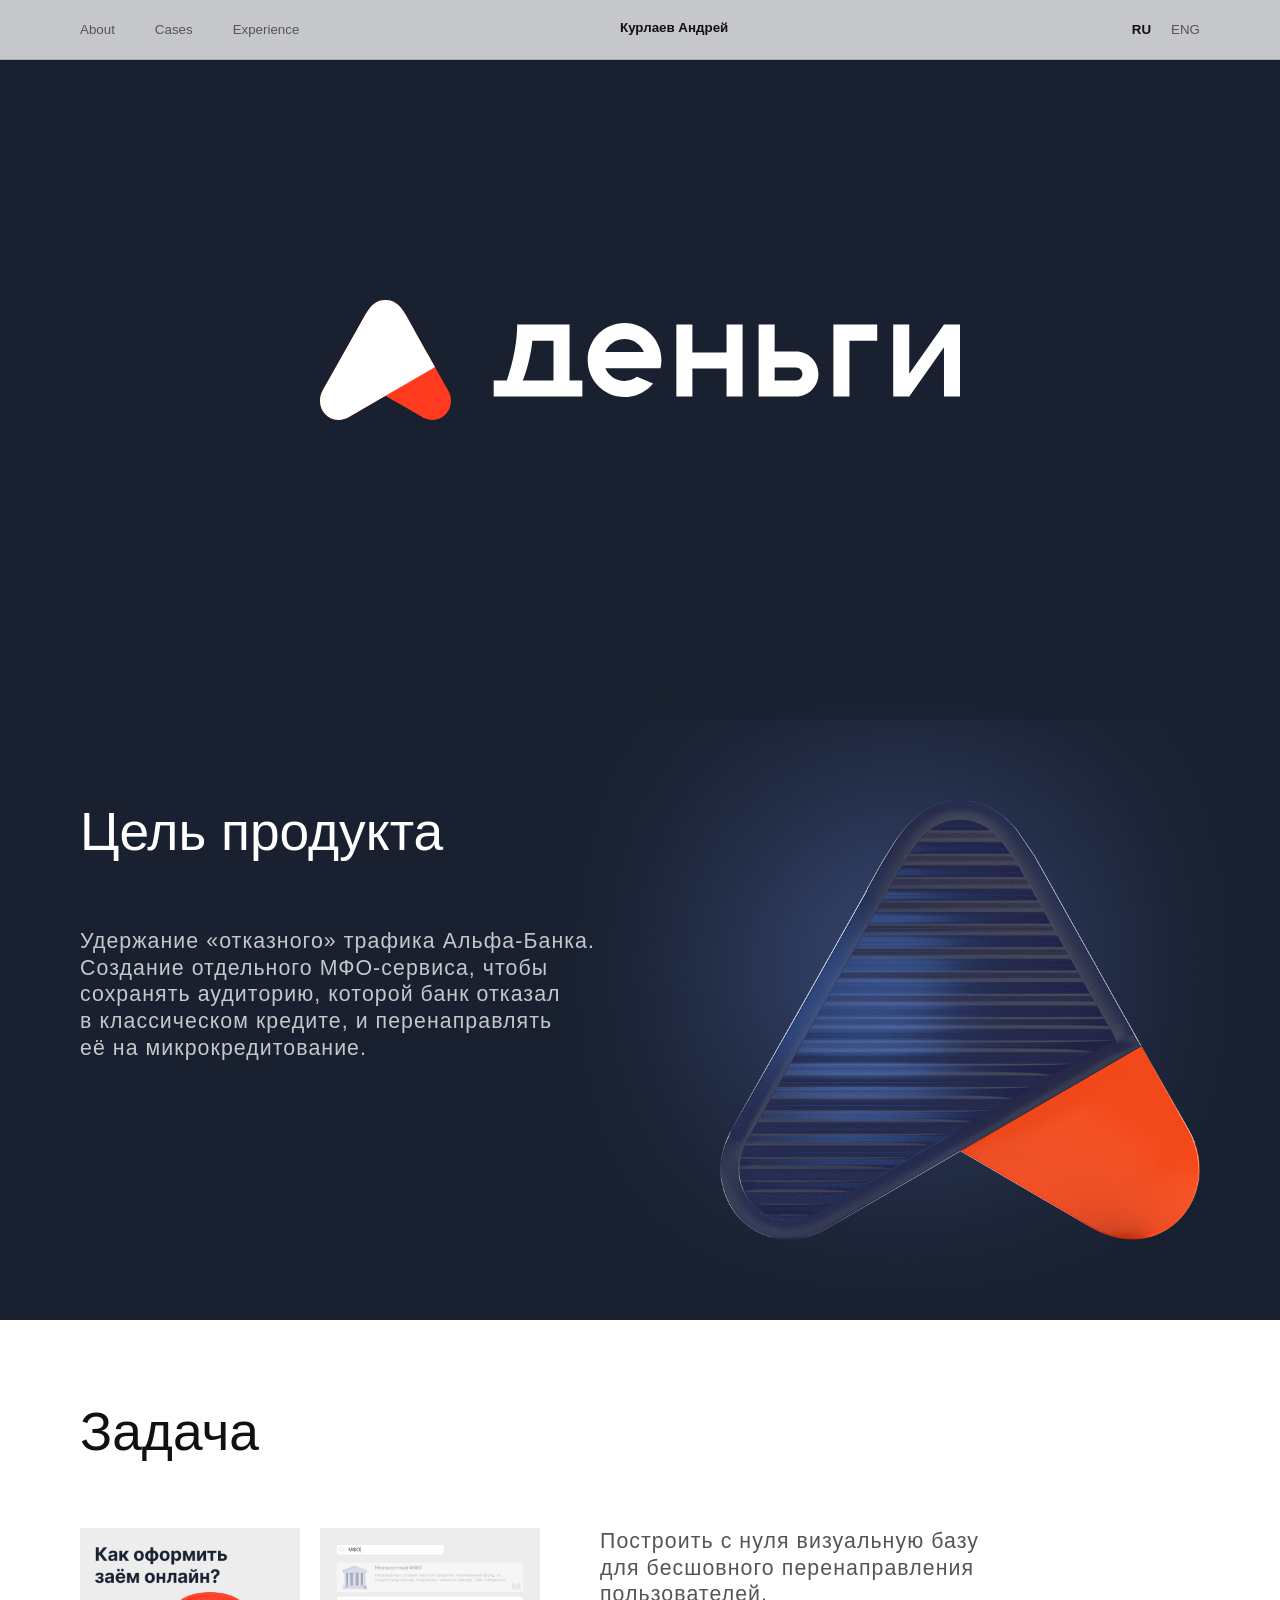
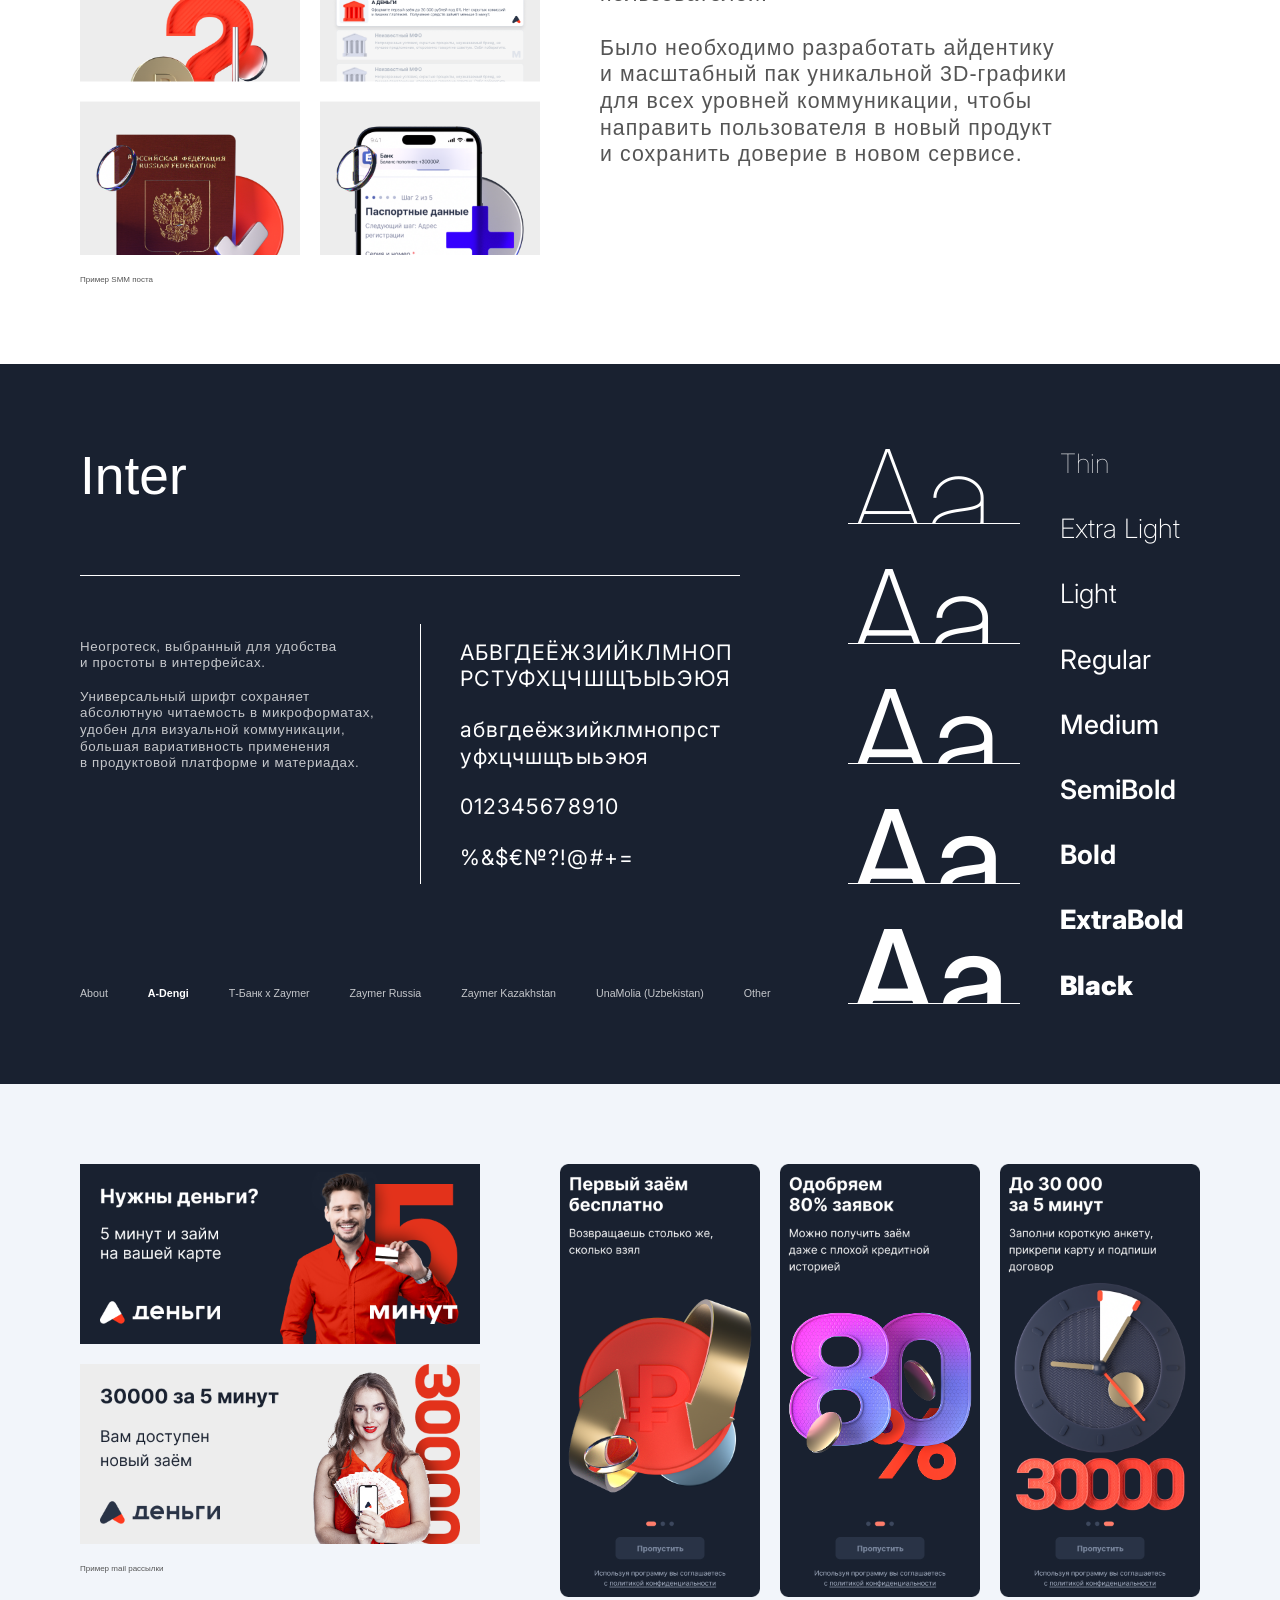
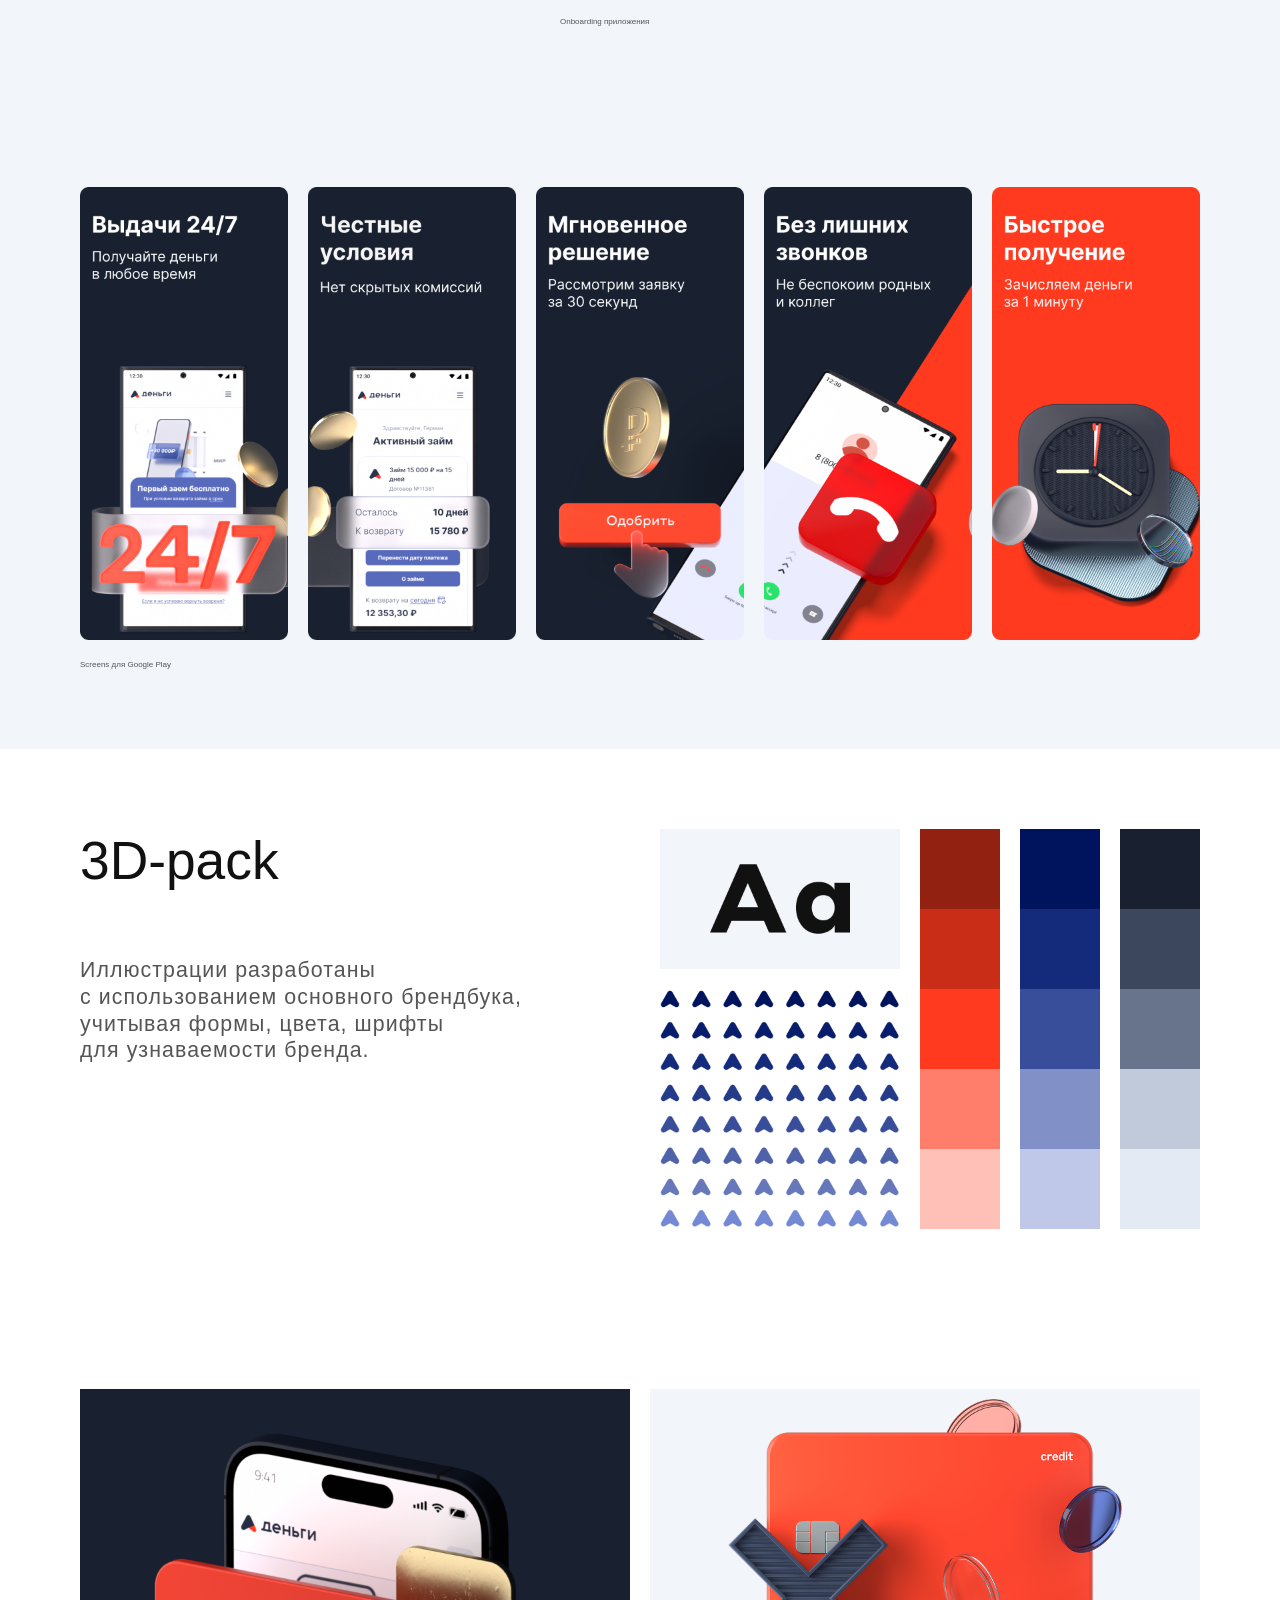
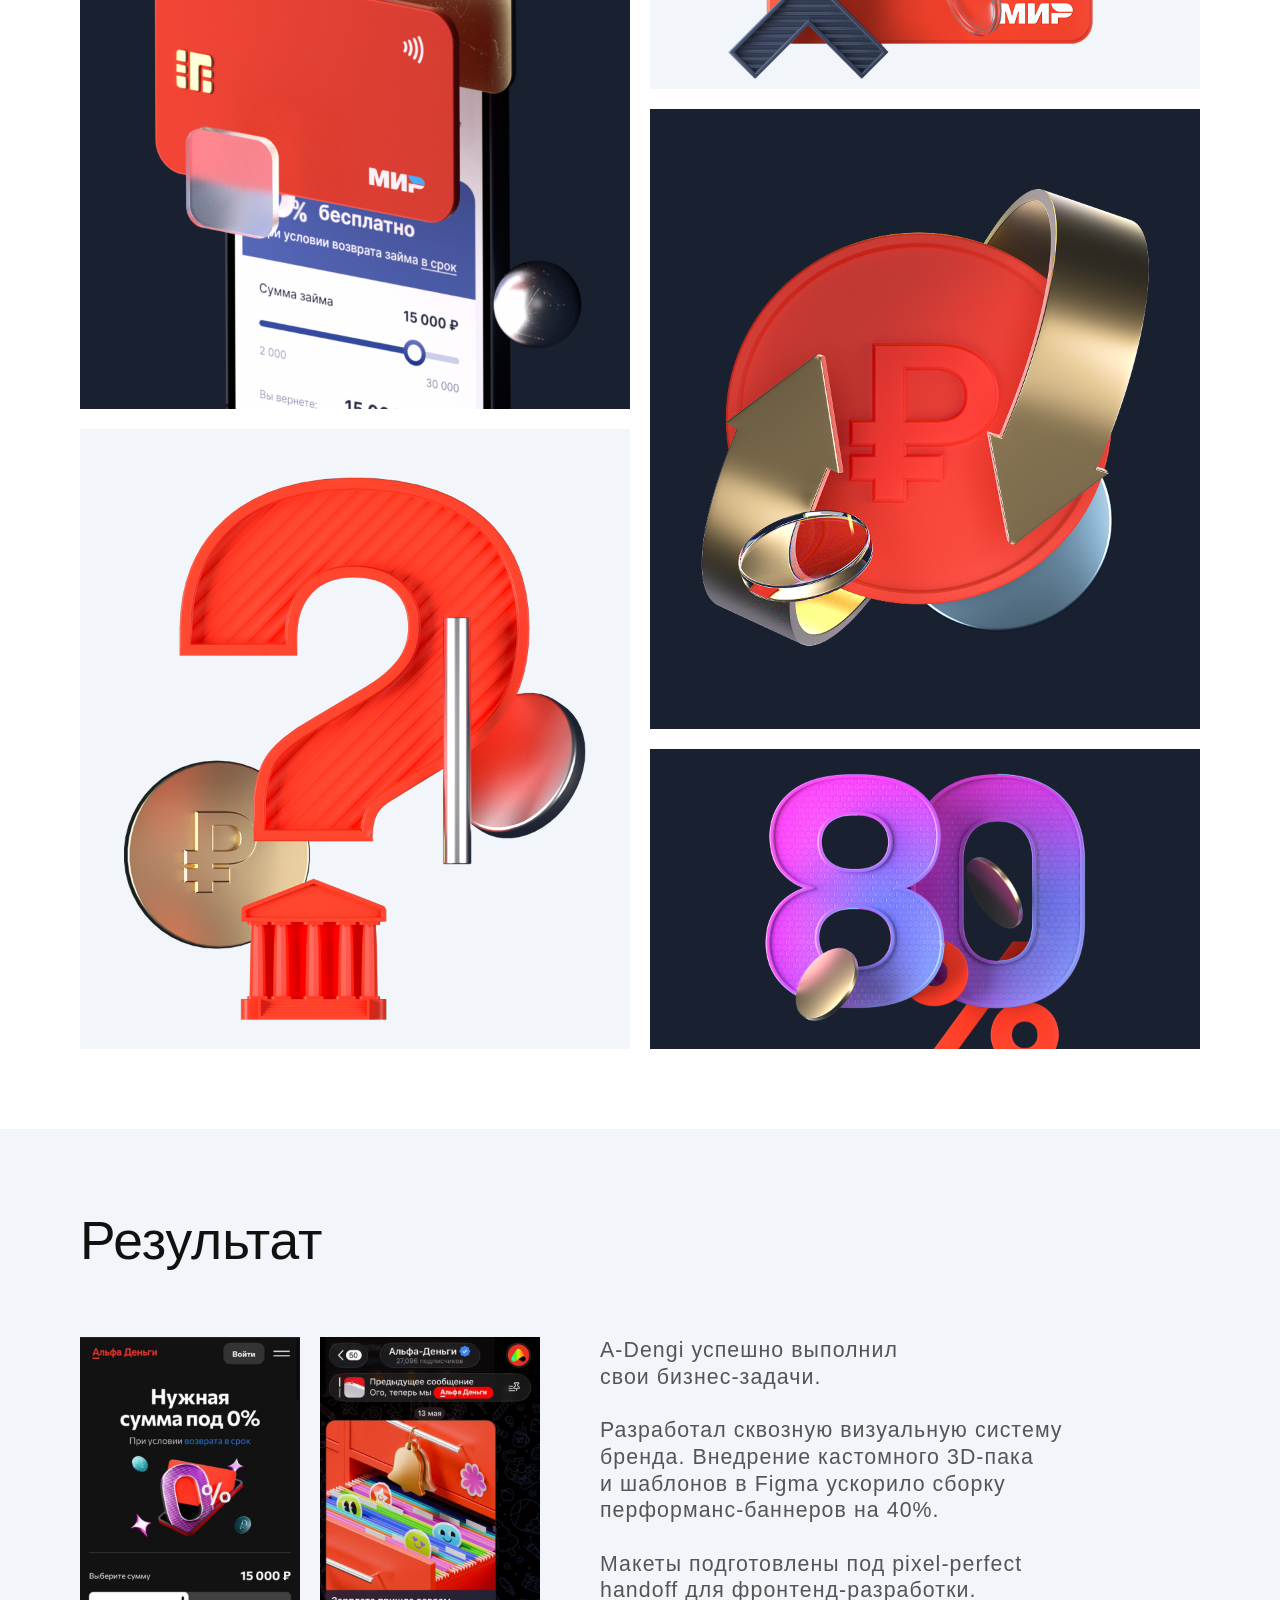
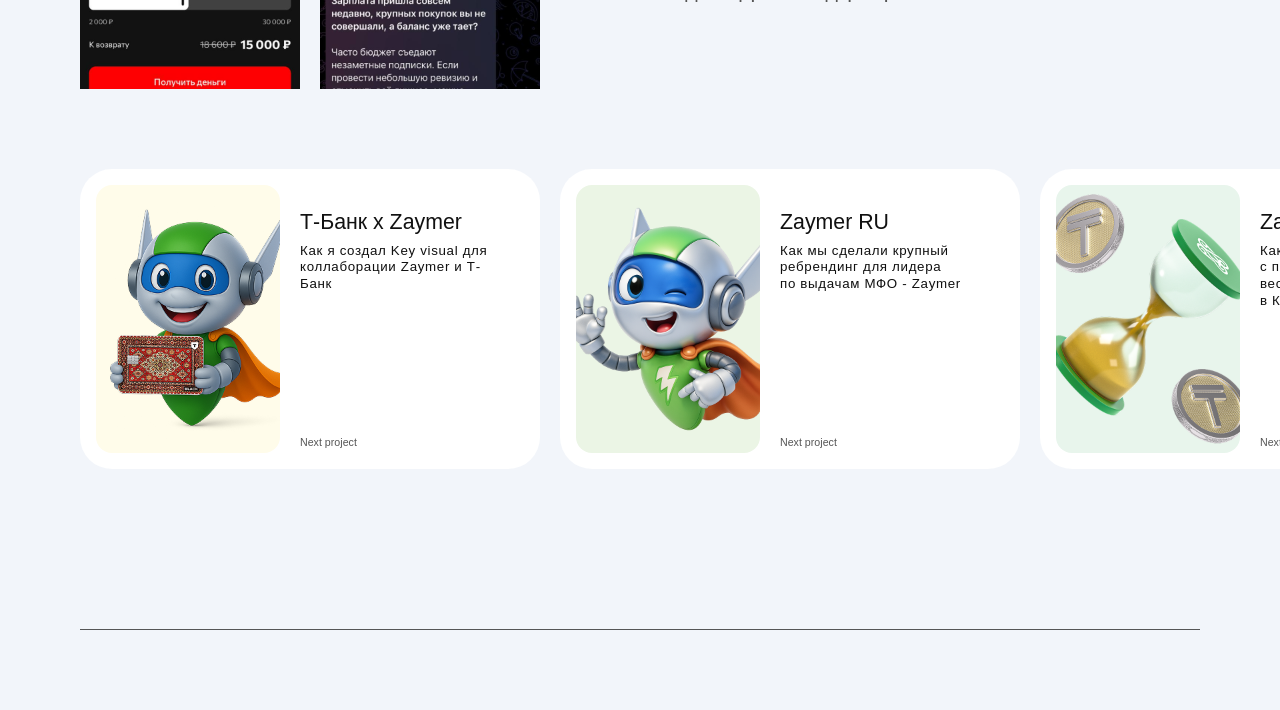
==== commit a41865fb: "полная переработка навигации, 2 выбора языка добавление горизонтальной навигации" ====
--- a/a-dengi.html
+++ b/a-dengi.html
@@ -6,14 +6,36 @@
     <title>A-Dengi Case - Kurlaev Andrew</title>
     <link href="https://fonts.googleapis.com/css2?family=Inter:wght@100;200;300;400;500;600;700;800;900&display=swap" rel="stylesheet">
     <link rel="stylesheet" href="styles.css">
-    
-    <!-- Vercel Web Analytics -->
-    <script>
-      window.va = window.va || function () { (window.vaq = window.vaq || []).push(arguments); };
-    </script>
-    <script defer src="/_vercel/insights/script.js"></script>
 </head>
 <body class="a-dengi-page">
+
+     <header class="site-header-fixed header-hidden-initially">
+    
+    <!-- Нижняя линия во всю ширину экрана (1920px) теперь лежит здесь -->
+    <div class="header-bottom-line"></div>
+
+    <div class="header-wrapper-fluid">
+        <div class="header-row">
+            
+            <!-- Левая навигация -->
+            <nav class="header-nav-main">
+                <a href="index.html#about" class="header-nav-link">About</a>
+                <a href="index.html#cases" class="header-nav-link">Cases</a>
+                <a href="index.html#skills" class="header-nav-link">Experience</a> 
+            </nav>
+            
+            <!-- Центр -->
+            <div class="header-title-center" data-ru="Курлаев Андрей" data-en="Kurlaev Andrew">Курлаев Андрей</div>
+            
+            <!-- Правые языки -->
+            <div class="header-nav-lang">
+                <a href="?lang=ru" class="header-lang-link">RU</a>
+                <a href="?lang=en" class="header-lang-link active">ENG</a>
+            </div>
+            
+        </div>
+    </div>
+</header>
 
     <!-- БЛОК 1: ОБЛОЖКА (1920x1080) -->
     <section id="adengi-1" class="adengi-cover-section">
@@ -33,10 +55,8 @@
         <div class="adengi-row-2">
             
             <div class="adengi-text-block-2">
-                <h2 class="adengi-title-2">Цель продукта</h2>
-                <p class="adengi-lead-2">
-                    Удержание «отказного» трафика </br> Альфа-Банка. Создание отдельного МФО-сервиса, чтобы сохранять аудиторию, которой банк отказал в классическом кредите, </br>и перенаправлять её на микрокредитование.
-                </p>
+                <h2 class="adengi-title-2" data-ru="Цель продукта" data-en="Product Goal">Цель продукта</h2>
+                <p class="adengi-lead-2" data-ru="Удержание «отказного» трафика Альфа-Банка. Создание отдельного МФО-сервиса, чтобы сохранять аудиторию, которой банк отказал <br>в классическом кредите, и перенаправлять <br>её на микрокредитование." data-en="Retaining Alfa-Bank’s rejected traffic. <br>Creating a dedicated micro-lending brand identity <br>to capture and re-engage users denied traditional bank loans, communicating a seamless transition <br>to alternative financial solutions.">Удержание «отказного» трафика Альфа-Банка. Создание отдельного МФО-сервиса, чтобы сохранять аудиторию, которой банк отказал в классическом кредите, и перенаправлять её на микрокредитование.</p>
             </div>
 
             <div class="adengi-ill-block-2">
@@ -44,16 +64,6 @@
             </div>
 
         </div>
-
-        <nav class="adengi-nav-2">
-            <a href="index.html" class="adengi-nav-item">About</a>
-            <a href="a-dengi.html" class="adengi-nav-item active">A-Dengi</a>
-            <a href="t-bank.html" class="adengi-nav-item">Т-Банк x Zaymer</a>
-            <a href="zaymer-ru.html" class="adengi-nav-item">Zaymer Russia</a>
-            <a href="zaymer-kz.html" class="adengi-nav-item">Zaymer Kazakhstan</a>
-            <a href="unamolia.html" class="adengi-nav-item">UnaMolia (Uzbekistan)</a>
-            <a href="other.html" class="adengi-nav-item">Other</a>
-        </nav>
 
     </div>
 </section>
@@ -62,28 +72,17 @@
     <section id="adengi-3" class="adengi-section-white">
     <div class="adengi-wrapper-fluid">
         
-        <h2 class="adengi-title-3">Задача</h2>
+        <h2 class="adengi-title-3" data-ru="Задача" data-en="The Challenge">Задача</h2>
 
         <div class="adengi-ill-block-3">
             <img src="images/a-dengi-smm.png" alt="Иллюстрация Задачи" class="adengi-img-3">
         </div>
 
         <div class="adengi-text-block-3">
-            <p class="adengi-lead-3">
-                Построить с нуля визуальную базу </br>для бесшовного перенаправления пользователей.<br><br>
-                Было необходимо разработать айдентику </br>и масштабный пак уникальной 3D-графики </br>для всех уровней коммуникации, </br>чтобы направить пользователя в новый продукт и сохранить доверие в новом сервисе.
-            </p>
-        </div>
-
-        <nav class="adengi-nav-3">
-            <a href="index.html" class="adengi-nav-item-3">About</a>
-            <a href="a-dengi.html" class="adengi-nav-item-3 active">A-Dengi</a>
-            <a href="t-bank.html" class="adengi-nav-item-3">Т-Банк x Zaymer</a>
-            <a href="zaymer-ru.html" class="adengi-nav-item-3">Zaymer Russia</a>
-            <a href="zaymer-kz.html" class="adengi-nav-item-3">Zaymer Kazakhstan</a>
-            <a href="unamolia.html" class="adengi-nav-item-3">UnaMolia (Uzbekistan)</a>
-            <a href="other.html" class="adengi-nav-item-3">Other</a>
-        </nav>
+            <p class="adengi-lead-3" data-ru="Построить с нуля визуальную базу <br>для бесшовного перенаправления пользователей. <br><br>Было необходимо разработать айдентику <br>и масштабный пак уникальной 3D-графики для всех уровней коммуникации, чтобы направить пользователя в новый продукт <br>и сохранить доверие в новом сервисе." data-en="To establish a visual foundation from scratch that enables seamless user redirection. <br><br>The project required developing <br>a comprehensive brand identity <br>and a massive, custom 3D graphics system <br>for all communication levels. The goal <br>was to guide users into the new product while maintaining bulletproof trust <br>in the newly launched service.">Построить с нуля визуальную базу для бесшовного перенаправления пользователей. Было необходимо разработать айдентику и масштабный пак уникальной 3D-графики для всех уровней коммуникации, чтобы направить пользователя в новый продукт и сохранить доверие в новом сервисе.</p>
+        </div>
+
+        <div class="adengi-caption-3" data-ru="Пример SMM поста" data-en="SMM Post Example">Пример SMM поста</div>
 
     </div>
 </section>
@@ -99,10 +98,7 @@
             <div class="adengi-hr-4"></div>
 
             <div class="adengi-desc-block-4">
-                <p class="adengi-desc-text-4">
-                    Неогротеск, выбранный для удобства </br>и простоты в интерфейсах.<br><br>
-                    Универсальный шрифт сохраняет </br>абсолютную читаемость в микроформатах, </br>удобен для визуальной коммуникации, </br>большая вариативность применения </br>в продуктовой платформе и материалах.
-                </p>
+                <p class="adengi-desc-text-4" data-ru="Неогротеск, выбранный для удобства <br>и простоты в интерфейсах. <br><br>Универсальный шрифт сохраняет абсолютную читаемость в микроформатах, удобен для визуальной коммуникации, большая вариативность применения <br>в продуктовой платформе и материадах." data-en="A Neo-Grotesque typeface selected <br>for interface clarity and simplicity. <br><br>This versatile font maintains flawless readability at micro-scales, streamlines visual communication, and offers high flexibility across the product platform <br>and marketing materials.">Неогротеск, выбранный для удобства и простоты в интерфейсах. Универсальный шрифт сохраняет абсолютную читаемость в микроформатах, удобен для визуальной коммуникации, большая вариативность применения в продуктовой платформе и материадах.</p>
             </div>
 
             <div class="adengi-vr-4"></div>
@@ -175,9 +171,9 @@
                 <img src="images/a-dengi-media-5.png" alt="Media 5" class="adengi-media-img">
             </div>
 
-            <p class="adengi-media-caption caption-mail">Пример mail рассылки</p>
-
-            <p class="adengi-media-caption caption-onboard">Onboarding приложения</p>
+            <p class="adengi-media-caption caption-mail" data-ru="Пример mail рассылки" data-en="Email Sample">Пример mail рассылки</p>
+
+            <p class="adengi-media-caption caption-onboard" data-ru="Onboarding приложения" data-en="App Onboarding">Onboarding приложения</p>
 
         </div>
 
@@ -210,17 +206,7 @@
                 <img src="images/a-dengi-store-5.png" alt="Google Play Screen 5" class="adengi-store-img">
             </div>
 
-            <p class="adengi-store-caption">Screens для Google Play</p>
-
-            <nav class="adengi-nav-6">
-                <a href="index.html" class="adengi-nav-item-6">About</a>
-                <a href="a-dengi.html" class="adengi-nav-item-6 active">A-Dengi</a>
-                <a href="t-bank.html" class="adengi-nav-item-6">Т-Банк x Zaymer</a>
-                <a href="zaymer-ru.html" class="adengi-nav-item-6">Zaymer Russia</a>
-                <a href="zaymer-kz.html" class="adengi-nav-item-6">Zaymer Kazakhstan</a>
-                <a href="unamolia.html" class="adengi-nav-item-6">UnaMolia (Uzbekistan)</a>
-                <a href="other.html" class="adengi-nav-item-6">Other</a>
-            </nav>
+            <p class="adengi-store-caption" data-ru="Screens для Google Play" data-en="Google Play Screenshots">Screens для Google Play</p>
 
         </div>
 
@@ -236,9 +222,7 @@
             <div class="adengi-info-block-7">
                 <h2 class="adengi-title-7">3D-pack</h2>
                 
-                <p class="adengi-lead-7">
-                    Иллюстрации разработаны </br>с использованием основного брендбука, </br>учитывая формы, цвета, шрифты </br>для узнаваемости бренда.
-                </p>
+                <p class="adengi-lead-7" data-ru="Иллюстрации разработаны <br>с использованием основного брендбука, учитывая формы, цвета, шрифты <br>для узнаваемости бренда." data-en="The illustrations were developed based <br>on the core brand book, aligning <br>with shapes, colors, and typography <br>to maximize brand recognition.">Иллюстрации разработаны с использованием основного брендбука, учитывая формы, цвета, шрифты для узнаваемости бренда.</p>
             </div>
 
             <div class="adengi-ill-block-7">
@@ -287,30 +271,90 @@
         
         <div class="adengi-row-9">
             
-            <h2 class="adengi-title-9">Результат</h2>
+            <h2 class="adengi-title-9" data-ru="Результат" data-en="Results">Результат</h2>
 
             <div class="adengi-result-ill-block">
                 <img src="images/a-dengi-result.png" alt="A-Dengi Результат" class="adengi-result-img">
             </div>
 
             <div class="adengi-result-text-block">
-                <p class="adengi-result-lead">
-                    A-Dengi успешно выполнил </br>свои бизнес-задачи.<br><br>
-                    На данный момент сервис вырос в крупный, </br>полностью самостоятельный продукт.
-                </p>
-            </div>
-
-            <nav class="adengi-nav-9">
-                <a href="index.html" class="adengi-nav-item-9">About</a>
-                <a href="a-dengi.html" class="adengi-nav-item-9 active">A-Dengi</a>
-                <a href="t-bank.html" class="adengi-nav-item-9">Т-Банк x Zaymer</a>
-                <a href="zaymer-ru.html" class="adengi-nav-item-9">Zaymer Russia</a>
-                <a href="zaymer-kz.html" class="adengi-nav-item-9">Zaymer Kazakhstan</a>
-                <a href="unamolia.html" class="adengi-nav-item-9">UnaMolia (Uzbekistan)</a>
-                <a href="other.html" class="adengi-nav-item-9">Other</a>
-            </nav>
-
-        </div>
+                <p class="adengi-result-lead" data-ru="A-Dengi успешно выполнил <br>свои бизнес-задачи. <br><br>Разработал сквозную визуальную систему бренда. Внедрение кастомного 3D-пака <br>и шаблонов в Figma ускорило сборку перформанс-баннеров на 40%. <br><br>Макеты подготовлены под pixel-perfect handoff для фронтенд-разработки." data-en="A-Dengi successfully achieved its core business goals. <br><br>I developed an end-to-end brand visual system. Implementing the custom 3D pack <br>and reusable Figma templates accelerated performance banner production by 40%. <br><br>All layouts were delivered via a pixel-perfect handoff, fully optimized for frontend development.">Screens для Google Play</p>
+            </div>
+
+        </div>
+
+    </div>
+</section>
+
+<!-- ЭКРАН: ГОРИЗОНТАЛЬНАЯ НАВИГАЦИЯ КЕЙСОВ -->
+<section id="nav-a-dengi" class="cases-slider-section">
+    <div class="slider-track">
+
+        <a href="a-dengi.html" class="slider-card-link">
+            <div class="slider-card-ill-container">
+                <img src="images/scroll_1.png" alt="A-Dengi" class="slider-card-ill">
+            </div>
+            <div class="slider-card-content">
+                <div class="slider-card-title">A-Dengi</div>
+                <div class="slider-card-subtitle" data-ru="Как мы разработали МФО <br>от Альфа Банка" data-en="How We Built a Micro-Lending Platform <br>for Alfa-Bank">Как мы разработали МФО <br>от Альфа Банка</div>
+            </div>
+            <div class="slider-card-action">Next project</div>
+        </a>
+
+        <a href="t-bank.html" class="slider-card-link">
+            <div class="slider-card-ill-container">
+                <img src="images/scroll_2.png" alt="Т-Банк x Zaymer" class="slider-card-ill">
+            </div>
+            <div class="slider-card-content">
+                <div class="slider-card-title" data-ru="Т-Банк x Zaymer" data-en="Т-Bank x Zaymer">Т-Банк x Zaymer</div>
+                <div class="slider-card-subtitle" data-ru="Как я создал Key visual для коллаборации Zaymer и Т-Банк" data-en="How I Designed the Key Visual for the Zaymer <br>× T-Bank Collaboration">Как я создал Key visual для коллаборации Zaymer и Т-Банк</div>
+            </div>
+            <div class="slider-card-action">Next project</div>
+        </a>
+
+        <a href="zaymer-ru.html" class="slider-card-link">
+            <div class="slider-card-ill-container">
+                <img src="images/scroll_3.png" alt="Zaymer RU" class="slider-card-ill">
+            </div>
+            <div class="slider-card-content">
+                <div class="slider-card-title">Zaymer RU</div>
+                <div class="slider-card-subtitle" data-ru="Как мы сделали крупный ребрендинг для лидера <br>по выдачам МФО - Zaymer" data-en="How We Pulled Off a Massive Rebrand for Zaymer, <br>the Market Leader <br>in Micro-Lending">Как мы сделали крупный ребрендинг для лидера по выдачам МФО - Zaymer</div>
+            </div>
+            <div class="slider-card-action">Next project</div>
+        </a>
+
+        <a href="zaymer-kz.html" class="slider-card-link">
+            <div class="slider-card-ill-container">
+                <img src="images/scroll_4.png" alt="Zaymer KZ" class="slider-card-ill">
+            </div>
+            <div class="slider-card-content">
+                <div class="slider-card-title">Zaymer KZ</div>
+                <div class="slider-card-subtitle" data-ru="Как я локализировал <br>с помощью брендинга <br>весь SMM для МФО <br>в Казахстане" data-en="How I Used Branding <br>to Localize the Complete SMM for a Kazakhstani FinTech">Как я локализировал с помощью брендинга весь SMM для МФО в Казахстане</div>
+            </div>
+            <div class="slider-card-action">Next project</div>
+        </a>
+
+        <a href="unamolia.html" class="slider-card-link">
+            <div class="slider-card-ill-container">
+                <img src="images/scroll_5.png" alt="UnaMolia" class="slider-card-ill">
+            </div>
+            <div class="slider-card-content">
+                <div class="slider-card-title">UnaMolia<br>(Uzbekistan)</div>
+                <div class="slider-card-subtitle" data-ru="Как мы создали уникальный продукт для целой страны" data-en="How We Built <br>a Groundbreaking Product <br>on a National Scale">Как мы создали уникальный продукт для целой страны</div>
+            </div>
+            <div class="slider-card-action">Next project</div>
+        </a>
+
+        <a href="other.html" class="slider-card-link">
+            <div class="slider-card-ill-container">
+                <img src="images/scroll_6.png" alt="Other" class="slider-card-ill">
+            </div>
+            <div class="slider-card-content">
+                <div class="slider-card-title">Other</div>
+                <div class="slider-card-subtitle" data-ru="Другие проекты которые <br>я разрабатывал" data-en="More Projects I’ve Worked On">Другие проекты которые я разрабатывал</div>
+            </div>
+            <div class="slider-card-action">Next project</div>
+        </a>
 
     </div>
 </section>
@@ -323,5 +367,93 @@
 </section>
 
     <script src="script.js"></script>
+
+    <script src="script.js"></script>
+
+    <script>
+    document.addEventListener('DOMContentLoaded', () => {
+        const header = document.querySelector('.site-header-fixed');
+        const triggerSection = document.getElementById('adengi-3'); 
+
+        if (!header || !triggerSection) return;
+
+        const options = {
+            root: null,
+            rootMargin: '0px 0px -100% 0px', 
+            threshold: 0
+        };
+
+        const observer = new IntersectionObserver((entries) => {
+            entries.forEach(entry => {
+                if (entry.isIntersecting || entry.boundingClientRect.top < 0) {
+                    header.classList.add('show-header');
+                } else {
+                    header.classList.remove('show-header');
+                }
+            });
+        }, options);
+
+        observer.observe(triggerSection);
+    });
+    </script>
+
+    <script>
+    document.addEventListener("DOMContentLoaded", function() {
+        // 1. Читаем параметры из адресной строки (?lang=...)
+        const urlParams = new URLSearchParams(window.location.search);
+        const langParam = urlParams.get('lang');
+        
+        // 2. Определяем текущий язык. Если в урле en или eng — включаем английский
+        let currentLang = 'ru'; 
+        if (langParam === 'en' || langParam === 'eng') {
+            currentLang = 'en';
+        }
+
+        // 3. Переключаем активный класс на кнопках RU/ENG в навигации
+        const ruBtn = document.querySelector('.header-lang-link[href="?lang=ru"]');
+        const enBtn = document.querySelector('.header-lang-link[href="?lang=en"]');
+        
+        if (ruBtn && enBtn) {
+            if (currentLang === 'en') {
+                ruBtn.classList.remove('active');
+                enBtn.classList.add('active');
+            } else {
+                enBtn.classList.remove('active');
+                ruBtn.classList.add('active');
+            }
+        }
+
+        // 4. Пробегаемся по всему HTML и подставляем нужный текст из data-атрибутов
+        document.querySelectorAll('[data-ru]').forEach(el => {
+            const translatedText = el.getAttribute(`data-${currentLang}`);
+            if (translatedText) {
+                el.innerHTML = translatedText;
+            }
+        });
+
+        // 5. ФИНАЛЬНЫЙ ФИКС: Сохраняем язык при переходе по ссылкам
+        document.querySelectorAll('a').forEach(link => {
+            const href = link.getAttribute('href');
+            
+            // Пропускаем пустые ссылки, внешние сайты и якоря (#)
+            if (!href || href.startsWith('http') || href.startsWith('#')) return;
+            
+            // Пропускаем сами кнопки переключения языков
+            if (link.classList.contains('header-lang-link')) return;
+
+            // Отрезаем старые параметры, если они были
+            const baseUrl = href.split('?')[0];
+
+            // Модифицируем ссылку под текущий язык
+            if (currentLang === 'en') {
+                link.setAttribute('href', `${baseUrl}?lang=en`);
+            } else {
+                link.setAttribute('href', `${baseUrl}?lang=ru`);
+            }
+        });
+    });
+</script>
+    
+</body>
 </body>
 </html>
--- a/styles.css
+++ b/styles.css
@@ -66,194 +66,387 @@
 }
 
 /* ==========================================================================
-   СТРАНИЦА ABOUT: БЛОК 13 — ГЕРОЙ-ЭКРАН (БЕСКОНЕЧНЫЙ СКЕЙЛИНГ / КОНТЕНТ 840px)
+   ЭКРАН 1: ABOUT / ГЛАВНЫЙ СТАРТОВЫЙ ЭКРАН (БЕСКОНЕЧНЫЙ РЕЗИНОВЫЙ СКЕЙЛИНГ)
    ========================================================================== */
 
-.about-section-hero {
+.section-hero-about {
     width: 100vw !important;
+    max-width: 100% !important;
     height: 0 !important;
-    /* Полная высота с паддингами: 840 + 120 + 120 = 1080px. Пропорция к 1920px = 56.25% */
-    padding-top: 56.25% !important; 
-    position: relative !important;
-    background-color: #FFD600 !important; /* Насыщенный желтый фон */
+    /* Полная высота с паддингами: 690 + 120 + 120 = 930px. Пропорция к 1920px = 48.4375% */
+    padding-top: 48.4375% !important; 
+    position: relative !important;
+    background-color: #FFD600 !important; /* Яркий желтый фон по ТЗ */
     overflow: hidden !important;
     box-sizing: border-box !important;
-    z-index: 10 !important;
-}
-
-/* Полностью резиновый wrapper без ограничений по ширине */
-.about-wrapper-fluid {
-    position: absolute !important;
-    top: 0 !important;
-    left: 0 !important;                /* Перевели привязку строго на левый край */
-    width: 100vw !important;            /* Растягивается строго по окну браузера */
-    height: 100% !important;
-    box-sizing: border-box !important;
-    padding: 6.25vw !important;         /* Отступы по 120px со всех сторон всегда в пропорции */
-}
-
-/* Координатная сетка 1680x840 */
-.about-row {
-    position: relative !important;
-    width: 100% !important;
-    height: 100% !important;
-}
-
-/* ЛЕВАЯ КОЛОНКА: КВАДРАТНАЯ ИЛЛЮСТРАЦИЯ HERO (600x600) */
-.about-hero-ill-block {
-    position: absolute !important;
-    top: 3.125vw !important;          /* Ровно 60px */
+    z-index: 5 !important;
+}
+
+/* Полностью резиновый wrapper с жесткой привязкой к левому краю окна */
+.hero-wrapper-fluid {
+    position: absolute !important;
+    top: 0 !important;
+    left: 0 !important;
+    width: 100vw !important;
+    height: 100% !important;
+    box-sizing: border-box !important;
+    padding: 6.25vw !important;      /* Отступы по 120px (6.25vw) со всех сторон */
+}
+
+/* Координатная сетка 1680x690 */
+.hero-row {
+    position: relative !important;
+    width: 100% !important;
+    height: 100% !important;
+}
+
+/* ФОТО «hero.png» (600x600, сверху 90px, слева 0) */
+.hero-photo-block {
+    position: absolute !important;
+    top: 4.6875vw !important;         /* Ровно 90px от нуля контента */
     left: 0 !important;
     width: 31.25vw !important;         /* Ровно 600px */
     height: 31.25vw !important;        /* Ровно 600px */
 }
 
-.about-hero-img {
-    width: 100% !important;
-    height: 100% !important;
-    object-fit: cover !important;
+.hero-img {
+    width: 100% !important;
+    height: 100% !important;
+    object-fit: contain !important;
     display: block !important;
 }
 
-/* ЦЕНТРАЛЬНАЯ КОЛОНКА: ИНФО-БЛОК (810x599) */
-.about-hero-text-block {
-    position: absolute !important;
-    top: 3.125vw !important;          /* Ровно 60px */
-    left: 35.9375vw !important;       /* Ровно 690px */
-    width: 42.1875vw !important;       /* Ровно 810px */
-    height: 31.1979vw !important;      /* Ровно 599px */
+/* ЦЕНТРАЛЬНЫЙ БЛОК ТЕКСТА (850x311, сверху 235px, слева 690px от контента) */
+.hero-text-block {
+    position: absolute !important;
+    top: 12.2395vw !important;        /* Ровно 235px от нуля контента */
+    left: 35.9375vw !important;       /* Ровно 690px от нуля контента */
+    width: 44.2708vw !important;       /* Ровно 850px */
+    height: 16.1979vw !important;      /* Ровно 311px */
     display: flex !important;
     flex-direction: column !important;
-}
-
-/* Главный заголовок (80px, Regular, 120%) */
-.about-hero-title {
-    font-family: 'AKT', sans-serif !important;
-    font-size: 4.166vw !important;   /* 80px */
+    justify-content: flex-start !important;
+}
+
+/* Текст 1: Позиционирование (32px, темный, regular, 120%, 5% трекинг) */
+.hero-subtitle-top {
+    font-family: 'AKT', sans-serif !important;
+    font-size: 1.6666vw !important;    /* Точные 32px */
     font-weight: 400 !important;
     color: #111111 !important;
     line-height: 1.20 !important;
+    letter-spacing: 0.05em !important; /* Межбуквенное расстояние 5% */
     text-align: left !important;
     margin: 0 !important;
-    margin-bottom: 5vw !important;   /* ТЗ отступ 96px от заголовка до подзаголовка */
-}
-
-/* Подзаголовок (32px, Regular, 120%) */
-.about-hero-subtitle {
-    font-family: 'AKT', sans-serif !important;
-    font-size: 1.666vw !important;   /* 32px */
+    margin-bottom: 2.5vw !important;   /* Отступ до Текста 2 ровно 48px */
+    -webkit-font-smoothing: antialiased !important;
+    -moz-osx-font-smoothing: grayscale !important;
+}
+
+/* Текст 2: Манифест (20px, темный, regular, 120%, 5% трекинг) */
+.hero-description-p {
+    font-family: 'AKT', sans-serif !important;
+    font-size: 1.0416vw !important;    /* Точные 20px */
     font-weight: 400 !important;
     color: #111111 !important;
     line-height: 1.20 !important;
+    letter-spacing: 0.05em !important; /* Межбуквенное расстояние 5% */
     text-align: left !important;
     margin: 0 !important;
-    margin-bottom: 2.5vw !important; /* Умеренный воздух до основного текста */
-}
-
-/* Основное описание (20px, Regular, 125%, 5%) */
-.about-hero-description {
-    font-family: 'AKT', sans-serif !important;
-    font-size: 1.0416vw !important;  /* 20px */
+    white-space: pre-line !important;  /* Чтобы переносы строк из Figma встали как надо */
+    -webkit-font-smoothing: antialiased !important;
+    -moz-osx-font-smoothing: grayscale !important;
+}
+
+/* ТЕКСТ КОНТАКТЫ (142x120, сверху 570px, слева 1538px от контента) */
+.hero-contacts-block {
+    position: absolute !important;
+    top: 29.6875vw !important;        /* Ровно 570px от нуля контента */
+    left: 80.1041vw !important;       /* Ровно 1538px от нуля контента (1538 / 1920) */
+    width: 7.3958vw !important;         /* Ровно 142px */
+    height: 6.25vw !important;          /* Ровно 120px */
+    display: flex !important;
+    flex-direction: column !important;
+    gap: 1.5625vw !important;           /* Расстояние между строчками ровно 30px */
+    justify-content: flex-start !important;
+}
+
+.hero-contact-item {
+    font-family: 'AKT', sans-serif !important;
+    font-size: 0.8333vw !important;    /* Точные 16px */
+    font-weight: 300 !important;       /* Light */
+    color: #555555 !important;
+    line-height: 1.25 !important;      /* Интерлиньяж 125% */
+    text-align: left !important;
+    text-decoration: none !important;
+    white-space: nowrap !important;
+    -webkit-font-smoothing: antialiased !important;
+    -moz-osx-font-smoothing: grayscale !important;
+}
+
+/* ==========================================================================
+   ЭКРАН 2: НАВИГАЦИОННАЯ СЕТКА КЕЙСОВ (1680x2550 ПРИ 100%)
+   ========================================================================== */
+
+.section-cases-nav {
+    width: 100vw !important;
+    max-width: 100% !important;
+    height: 0 !important;
+    /* Полная высота с паддингами: 2550 + 120 + 120 = 2790px. Пропорция к 1920px = 145.3125% */
+    padding-top: 145.3125% !important;
+    position: relative !important;
+    background-color: #FFFFFF !important;
+    box-sizing: border-box !important;
+    z-index: 4 !important;
+}
+
+.cases-wrapper-fluid {
+    position: absolute !important;
+    top: 0 !important;
+    left: 0 !important;
+    width: 100vw !important;
+    height: 100% !important;
+    box-sizing: border-box !important;
+    padding: 6.25vw !important; /* Отступы по 120px со всех сторон */
+}
+
+.cases-grid-row {
+    position: relative !important;
+    width: 100% !important;
+    height: 100% !important;
+}
+
+/* ОБЩИЙ СТИЛЬ КАРТОЧЕК (810x810, скругление 48px, фон F2F2F2) */
+.case-card {
+    position: absolute !important;
+    width: 42.1875vw !important;        /* Ровно 810px */
+    height: 42.1875vw !important;       /* Ровно 810px */
+    background-color: #F2F2F2 !important;
+    border-radius: 2.5vw !important;    /* Скругление 48px */
+    overflow: hidden !important;        /* Чтобы картинки не вылетали за скругления */
+    display: block !important;
+    text-decoration: none !important;
+    box-sizing: border-box !important;
+    transition: background-color 0.5s cubic-bezier(0.25, 1, 0.5, 1) !important;
+}
+
+/* ОБЩИЕ СТИЛИ ТЕКСТОВЫХ БЛОКОВ (Изначально скрыты, выходят на ховере) */
+.case-text-block {
+    position: absolute !important;
+    left: 4.6875vw !important;          /* Ровно 90px */
+    top: 4.6875vw !important;           /* Ровно 90px */
+    width: 32.8125vw !important;        /* Ровно 630px */
+    display: flex !important;
+    flex-direction: column !important;
+    align-items: center !important;
+    opacity: 0 !important;              /* Прячем до ховера */
+    transform: translateY(-20px) !important; /* Легкий сдвиг вверх для красивого выплывания */
+    transition: transform 0.5s cubic-bezier(0.25, 1, 0.5, 1), opacity 0.5s cubic-bezier(0.25, 1, 0.5, 1) !important;
+    z-index: 10 !important;
+}
+
+/* Высота блоков под ТЗ */
+.text-block-89 { height: 4.6354vw !important; }   /* Ровно 89px */
+.text-block-114 { height: 5.9375vw !important; }  /* Ровно 114px */
+
+/* Стили заголовка (32px, regular, 125%) */
+.case-title {
+    font-family: 'AKT', sans-serif !important;
+    font-size: 1.6666vw !important;     /* 32px */
     font-weight: 400 !important;
     color: #111111 !important;
     line-height: 1.25 !important;
-    letter-spacing: 0.05em !important; /* 5% */
-    text-align: left !important;
+    text-align: center !important;
     margin: 0 !important;
-}
-
-/* ПРАВАЯ НИЖНЯЯ КОЛОНКА: КОНТАКТЫ (Сверху 720px, Слева 1538px, Выравнивание по правому краю) */
-.about-contacts-block {
-    position: absolute !important;
-    top: 37.5vw !important;          /* Ровно 720px */
-    left: 80.1041vw !important;       /* Ровно 1538px */
-    width: 7.3958vw !important;        /* Оставшиеся 142px ширины */
-    display: flex !important;
-    flex-direction: column !important;
-    gap: 1.5625vw !important;         /* Шаг между строчками ровно 30px */
-    align-items: flex-end !important;
-}
-
-.about-contact-link {
-    font-family: 'AKT', sans-serif !important;
-    font-size: 0.833vw !important;   /* 16px */
-    font-weight: 300 !important;     /* Light */
+    margin-bottom: 0.5vw !important;
+}
+
+/* Стили подзаголовка (20px, regular, 5% трекинг, 125%) */
+.case-subtitle {
+    font-family: 'AKT', sans-serif !important;
+    font-size: 1.0416vw !important;     /* 20px */
+    font-weight: 400 !important;
     color: #555555 !important;
     line-height: 1.25 !important;
-    text-decoration: none !important;
-    white-space: nowrap !important;
-    text-align: right !important;
-}
-
-/* ==========================================================================
-   СТИЛИ НАВИГАЦИИ И ССЫЛОК ДЛЯ СТРАНИЦЫ ABOUT (ЖЕЛТЫЙ ФОН)
+    letter-spacing: 0.05em !important;
+    text-align: center !important;
+    margin: 0 !important;
+}
+
+/* ОБЩИЙ КОНТЕЙНЕР ИЛЛЮСТРАЦИЙ */
+.case-ill-container {
+    position: absolute !important;
+    transition: all 0.5s cubic-bezier(0.25, 1, 0.5, 1) !important;
+}
+
+.case-img {
+    width: 100% !important;
+    height: 100% !important;
+    object-fit: contain !important;
+    display: block !important;
+}
+
+/* АНИМАЦИЯ ХОВЕРА (Эффект раскрытия) */
+.case-card:hover .case-text-block {
+    opacity: 1 !important;
+    transform: translateY(0) !important; /* Текст встает на место */
+}
+
+
+/* ==========================================================================
+   КООРДИНАТНАЯ ПОСАДКА ДЛЯ КАЖДОЙ КАРТОЧКИ И ИЛЛЮСТРАЦИИ
    ========================================================================== */
 
-/* Навигационный контейнер строго на координатах (Top: 810px, Left: 0) */
-.about-nav {
-    position: absolute !important;
-    top: 42.1875vw !important;       /* Ровно 810px при 1920px */
-    left: 0 !important;
-    width: 54.6875vw !important;     /* 1050px под ширину контента */
-    height: 1.5625vw !important;     /* 30px */
-    display: flex !important;
-    flex-direction: row !important;
-    gap: 3.125vw !important;         /* Шаг между ссылками ровно 60px */
-    align-items: center !important;
-    z-index: 15 !important;
-}
-
-/* Базовые стили для элементов навигации (16px, цвет 555555, Light) */
-.about-nav-item {
-    font-family: 'AKT', sans-serif !important;
-    font-size: 0.833vw !important;   /* Ровно 16px */
-    line-height: 1.25 !important;
-    text-decoration: none !important;
-    white-space: nowrap !important;
-    text-align: left !important;
-    transition: color 0.2s ease !important;
-}
-
-/* Неактивные вкладки — серые и Light */
-.about-nav-item:not(.active) {
-    font-weight: 300 !important;     /* Light */
-    color: #555555 !important;
-}
-
-/* Активная вкладка (About) — глубокий темный цвет и Bold */
-.about-nav-item.active {
-    font-weight: 700 !important;     /* Bold */
-    color: #111111 !important;
-}
-
-/* Ховер для интерактивности */
-.about-nav-item:hover {
-    color: #111111 !important;
-}
-
-/* ==========================================================================
-   СТРАНИЦА ABOUT: БЛОК 2 — ЧТО Я УМЕЮ (ВЫСОТА КОНТЕНТА 840px)
+/* --- 1 КАРТОЧКА: A-Dengi (ИСПРАВЛЕНЫ КООРДИНАТЫ И ШИРИНА ИЛЛЮСТРАЦИИ) --- */
+.card-1 {
+    top: 0 !important;
+    left: 0 !important;
+}
+.card-1:hover { background-color: #F3F4F5 !important; }
+
+.ill-1 {
+    width: 100% !important;            /* ЖЕСТКО: Растягиваем на всю ширину карточки (810px) */
+    height: 53.5937vw !important;      /* Ровно 1029px */
+    left: 0 !important;
+    right: 0 !important;
+    top: -2.5vw !important;            /* ИСПРАВЛЕНО: Без ховера ровно -48px */
+}
+
+.card-1:hover .ill-1 {
+    top: 3.75vw !important;            /* ИСПРАВЛЕНО: При ховере ровно 72px */
+}
+
+/* --- 2 КАРТОЧКА: Т-Банк x Zaymer (ОБНОВЛЕНО) --- */
+.card-2 {
+    top: 0 !important;
+    left: 45.3125vw !important;        /* 870px */
+}
+.card-2:hover { background-color: #FFFCEA !important; }
+
+.ill-2 {
+    width: 100% !important;            /* ЖЕСТКО: Растягиваем на всю ширину карточки (810px) */
+    height: 42.1875vw !important;      /* Ровно 810px */
+    left: 0 !important;
+    right: 0 !important;
+    top: 5.78125vw !important;         /* ИСПРАВЛЕНО: Без ховера ровно 111px */
+}
+.card-2:hover .ill-2 {
+    top: 12.03125vw !important;        /* ИСПРАВЛЕНО: При ховере ровно 231px */
+}
+
+/* --- 3 КАРТОЧКА: Zaymer RU --- */
+.card-3 {
+    top: 45.3125vw !important;         /* 870px */
+    left: 0 !important;
+}
+.card-3:hover { background-color: #EBF5E5 !important; }
+
+.ill-3 {
+    width: 32.8125vw !important;       /* 630px */
+    height: 30.1041vw !important;      /* 578px */
+    left: 4.6875vw !important;          /* 90px */
+    top: 7.8125vw !important;          /* 150px */
+}
+.card-3:hover .ill-3 {
+    top: 14.0625vw !important;         /* 270px */
+}
+
+/* --- 4 КАРТОЧКА: Zaymer KZ --- */
+.card-4 {
+    top: 45.3125vw !important;         /* 870px */
+    left: 45.3125vw !important;        /* 870px */
+}
+.card-4:hover { background-color: #E8F5EC !important; }
+
+.ill-4 {
+    width: 32.8125vw !important;       /* 630px */
+    height: 32.2395vw !important;      /* 619px */
+    left: 4.6875vw !important;          /* 90px */
+    top: 7.8125vw !important;          /* 150px */
+}
+.card-4:hover .ill-4 {
+    top: 14.0625vw !important;         /* 270px */
+}
+
+/* --- 5 КАРТОЧКА: UnaMolia (Uzbekistan) --- */
+.card-5 {
+    top: 90.625vw !important;          /* 1740px */
+    left: 0 !important;
+}
+.card-5:hover { background-color: #E6EFFF !important; }
+
+.ill-5 {
+    width: 24.1145vw !important;       /* 463px */
+    height: 36.1458vw !important;      /* 694px */
+    left: 9.0625vw !important;         /* 174px */
+    top: 7.8125vw !important;          /* 150px */
+}
+.card-5:hover .ill-5 {
+    top: 14.0625vw !important;         /* 270px */
+}
+
+/* --- 6 КАРТОЧКА: Other (ОБНОВЛЕНО) --- */
+.card-6 {
+    top: 90.625vw !important;          /* 1740px */
+    left: 45.3125vw !important;        /* 870px */
+}
+.card-6:hover { background-color: #FFFBE5 !important; }
+
+.ill-6 {
+    /* Без ховера: слева справа 0 (ширина 810px) */
+    width: 100% !important;            
+    height: 37.6041vw !important;      /* Ровно 722px */
+    left: 0 !important;
+    right: 0 !important;
+    top: 7.8125vw !important;          /* Без ховера ровно 150px */
+}
+.card-6:hover .ill-6 {
+    /* При ховере: слева справа 90px (ширина карточки 810 - 90 - 90 = 630px) */
+    width: 32.8125vw !important;        /* Ровно 630px */
+    left: 4.6875vw !important;          /* Слева 90px */
+    right: 4.6875vw !important;         /* Справа 90px */
+    top: 14.0625vw !important;         /* При ховере ровно 270px */
+}
+
+/* ==========================================================================
+   ЭКРАН 3: ЧТО Я УМЕЮ / ABOUT SKILLS (1680x1167 ПРИ 100%)
    ========================================================================== */
 
-.about-section-skills {
+.section-skills-about {
     width: 100vw !important;
+    max-width: 100% !important;
     height: 0 !important;
-    /* Полная высота с паддингами: 840 + 120 + 120 = 1080px. Пропорция = 56.25% */
-    padding-top: 56.25% !important; 
-    position: relative !important;
-    background-color: #FFFFFF !important; /* Белый фон */
-    overflow: hidden !important;
-    box-sizing: border-box !important;
-    z-index: 11 !important;
-}
-
-/* Заголовок «Что я умею?» (80px, цвет 111111, Regular, 120%) */
-.about-skills-title {
-    position: absolute !important;
-    top: 0 !important;
-    left: 0 !important;
-    font-family: 'AKT', sans-serif !important;
-    font-size: 4.166vw !important;   /* 80px */
+    /* Полная высота с паддингами: 1167 + 120 + 120 = 1407px. Пропорция к 1920px = 73.2812% */
+    padding-top: 73.2812% !important;
+    position: relative !important;
+    background-color: #FFFFFF !important;
+    box-sizing: border-box !important;
+    z-index: 3 !important;
+}
+
+.skills-wrapper-fluid {
+    position: absolute !important;
+    top: 0 !important;
+    left: 0 !important;
+    width: 100vw !important;
+    height: 100% !important;
+    box-sizing: border-box !important;
+    padding: 6.25vw !important; /* Отступы по 120px со всех сторон */
+}
+
+.skills-grid-row {
+    position: relative !important;
+    width: 100% !important;
+    height: 100% !important;
+}
+
+/* ЗАГОЛОВОК СЕКЦИИ (80px, regular, 120%) */
+.skills-main-title {
+    position: absolute !important;
+    top: 0 !important;
+    left: 0 !important;
+    font-family: 'AKT', sans-serif !important;
+    font-size: 4.1666vw !important;    /* 80px */
     font-weight: 400 !important;
     color: #111111 !important;
     line-height: 1.20 !important;
@@ -261,129 +454,157 @@
     margin: 0 !important;
 }
 
-/* КОНТЕЙНЕР ДЛЯ 4-Х КОЛОНОК (1680x282, сверху 192px) */
-.about-skills-grid {
-    position: absolute !important;
-    top: 10vw !important;            /* Ровно 192px */
-    left: 0 !important;
-    width: 87.5vw !important;        /* 1680px */
-    height: 14.6875vw !important;    /* 282px */
+/* КОНТЕЙНЕР ДЛЯ 4-Х КАРТОЧЕК (1680x413, сверху 216px от контентного нуля) */
+.skills-cards-container {
+    position: absolute !important;
+    top: 11.25vw !important;           /* Ровно 216px */
+    left: 0 !important;
+    width: 100% !important;            /* Все 1680px */
+    height: 21.5104vw !important;      /* Ровно 413px */
     display: flex !important;
     flex-direction: row !important;
-    gap: 2.5vw !important;           /* Расстояние между общими блоками ровно 48px */
-}
-
-/* Каждая колонка имеет ширину 384px (20vw от 1920px) */
-.about-skill-column {
-    width: 20vw !important;          /* Ровно 384px */
-    height: 100% !important;
+    justify-content: space-between !important; /* Равномерный автоматический расклад по ширине */
+    align-items: flex-start !important;
+}
+
+/* СТИЛЬ КАЖДОЙ КАРТОЧКИ (396x413, скругление 48px, внутри 48px) */
+.skill-card {
+    width: 20.625vw !important;        /* Ровно 396px */
+    height: 100% !important;
+    background-color: #F2F2F2 !important;
+    border-radius: 2.5vw !important;    /* Скругление 48px */
+    box-sizing: border-box !important;
+    padding: 2.5vw !important;          /* Внутренние отступы 48px со всех сторон */
     display: flex !important;
     flex-direction: column !important;
-}
-
-/* Подзаголовок внутри блока (32px, цвет 111111, Regular, 120%) */
-.about-column-subtitle {
-    font-family: 'AKT', sans-serif !important;
-    font-size: 1.666vw !important;   /* 32px */
+    justify-content: flex-start !important;
+}
+
+/* Шапка карточки: иконка + заголовок */
+.skill-card-header {
+    display: flex !important;
+    flex-direction: row !important;
+    align-items: center !important;
+    margin-bottom: 2.5vw !important;   /* Отступ 48px до списка */
+}
+
+.skill-icon-svg {
+    width: 2.5vw !important;           /* Ровно 48px */
+    height: 2.5vw !important;          /* Ровно 48px */
+    margin-right: 1.25vw !important;   /* Отступ между иконкой и текстом 24px */
+    display: flex !important;
+    align-items: center !important;
+    justify-content: center !important;
+}
+
+.skill-icon-img {
+    width: 100% !important;
+    height: 100% !important;
+    object-fit: contain !important;
+    display: block !important;
+}
+
+.skill-card-title {
+    font-family: 'AKT', sans-serif !important;
+    font-size: 1.6666vw !important;    /* 32px */
+    font-weight: 400 !important;
+    color: #111111 !important;
+    line-height: 1.25 !important;
+    text-align: left !important;
+    margin: 0 !important;
+}
+
+/* Список умений внутри карточки */
+.skill-card-list {
+    margin: 0 !important;
+    padding: 0 !important;
+    list-style: none !important;       
+    display: flex !important;
+    flex-direction: column !important;
+    gap: 1.6666vw !important;          /* Отступы между строчками ровно 32px */
+}
+
+.skill-card-list li {
+    font-family: 'AKT', sans-serif !important;
+    font-size: 1.0416vw !important;    /* Ровно 20px */
+    font-weight: 400 !important;
+    color: #555555 !important;
+    line-height: 1.25 !important;
+    letter-spacing: 0.05em !important; /* Трекинг 5% */
+    text-align: left !important;
+    position: relative !important;
+    padding-left: 1.5625vw !important; /* Место под буллит */
+}
+
+/* Кастомный круглый буллит перед текстом */
+.skill-card-list li::before {
+    content: "" !important;
+    position: absolute !important;
+    left: 0 !important;
+    top: 0.5vw !important;
+    width: 0.4166vw !important;        /* Точка 8px */
+    height: 0.4166vw !important;
+    background-color: #555555 !important;
+    border-radius: 50% !important;
+}
+
+/* ==========================================================================
+   БЛОК SKILLSET (1680x418, сверху 749px от контентного нуля)
+   ========================================================================== */
+
+.skillset-main-box {
+    position: absolute !important;
+    top: 39.0104vw !important;         /* Ровно 749px */
+    left: 0 !important;
+    width: 100% !important;            /* Все 1680px */
+    height: 21.7708vw !important;      /* Ровно 418px */
+    background-color: #F2F2F2 !important;
+    border-radius: 2.5vw !important;    /* Скругление фасок 48px */
+    box-sizing: border-box !important;
+    padding: 2.5vw !important;          /* Внутренние отступы 48px со всех сторон */
+    display: flex !important;
+    flex-direction: column !important;
+    justify-content: flex-start !important;
+}
+
+.skillset-title {
+    font-family: 'AKT', sans-serif !important;
+    font-size: 1.6666vw !important;    /* 32px */
     font-weight: 400 !important;
     color: #111111 !important;
     line-height: 1.20 !important;
     text-align: left !important;
     margin: 0 !important;
-    margin-bottom: 2.5vw !important; /* Отступ до списка ровно 48px */
-}
-
-/* Контейнер списка буллитов */
-.about-column-list {
+    margin-bottom: 2.5vw !important;   /* Отступ до тегов 48px */
+}
+
+/* Сетка тегов с автоматическим переносом и зазорами 24px */
+.skillset-tags-grid {
     display: flex !important;
-    flex-direction: column !important;
-}
-
-/* Строчки текста внутри колонок (20px, цвет 111111, Regular, шаг 32px между базовыми линиями) */
-.about-column-item {
-    position: relative !important;
-    font-family: 'AKT', sans-serif !important;
-    font-size: 1.0416vw !important;  /* 20px */
+    flex-direction: row !important;
+    flex-wrap: wrap !important;        
+    gap: 1.25vw !important;            /* Расстояние между тегами со всех сторон ровно 24px */
+    justify-content: flex-start !important;
+}
+
+/* Общий базовый стиль для всех тегов */
+.tag {
+    font-family: 'AKT', sans-serif !important;
+    font-size: 1.0416vw !important;    /* Ровно 20px */
     font-weight: 400 !important;
     color: #111111 !important;
     line-height: 1.25 !important;
-    letter-spacing: 0.05em !important; /* 5% */
-    text-align: left !important;
-    
-    /* Шаг между строчками: 32px от верха до верха */
-    margin-bottom: 1.666vw !important; 
-    padding-left: 1.25vw !important;   /* Отступ под точку-маркер */
-}
-
-/* Точка-маркер перед каждым элементом */
-.about-column-item::before {
-    content: "•" !important;
-    position: absolute !important;
-    top: 0 !important;
-    left: 0 !important;
-    color: #111111 !important;
-    font-size: 1.25vw !important;
-    line-height: 1.1 !important;
-}
-
-.about-column-item:last-child {
-    margin-bottom: 0 !important;
-}
-
-/* ТЕКСТ СКЛИЛЛСЕТА В 2 СТРОЧКИ (20px, цвет 555555, Light, Сверху 564px) */
-.about-skillset-raw-text {
-    position: absolute !important;
-    top: 29.375vw !important;        /* Ровно 564px */
-    left: 0 !important;
-    width: 87.5vw !important;        /* 1680px на всю ширину контента */
-    font-family: 'AKT', sans-serif !important;
-    font-size: 1.0416vw !important;  /* 20px */
-    font-weight: 300 !important;     /* Light */
-    color: #555555 !important;
-    line-height: 1.25 !important;
-    letter-spacing: 0.05em !important; /* 5% */
-    text-align: left !important;
-}
-
-/* НАВИГАЦИЯ НА ДНЕ БЕЛОГО ЭКРАНА (Сверху 810px) */
-.about-nav-white {
-    position: absolute !important;
-    top: 42.1875vw !important;       /* Ровно 810px */
-    left: 0 !important;
-    width: 54.6875vw !important;     /* 1050px */
-    height: 1.5625vw !important;     /* 30px */
-    display: flex !important;
-    flex-direction: row !important;
-    gap: 3.125vw !important;         /* Расстояние между словами 60px */
-    align-items: center !important;
-    z-index: 15 !important;
-}
-
-.about-nav-item-white {
-    font-family: 'AKT', sans-serif !important;
-    font-size: 0.833vw !important;   /* 16px */
-    line-height: 1.25 !important;
-    text-decoration: none !important;
+    text-align: left !important;
+    padding: 0.4166vw 1.0416vw !important; /* Паддинги: сверху/снизу 8px, слева/справа 20px */
+    border-radius: 1.0416vw !important;   /* Скругление тега 20px */
     white-space: nowrap !important;
-    text-align: left !important;
-    transition: color 0.2s ease !important;
-}
-
-/* Неактивные вкладки на белом фоне */
-.about-nav-item-white:not(.active) {
-    font-weight: 300 !important;     /* Light */
-    color: #555555 !important;
-}
-
-/* Активная вкладка (About) */
-.about-nav-item-white.active {
-    font-weight: 700 !important;     /* Bold */
-    color: #111111 !important;
-}
-
-.about-nav-item-white:hover {
-    color: #111111 !important;
-}
+    display: inline-block !important;
+}
+
+/* Цвета тегов по ТЗ */
+.tag-pink { background-color: #FFCDCD !important; }
+.tag-yellow { background-color: #FFF7CC !important; }
+.tag-blue { background-color: #CCE6FF !important; }
 
 /* ==========================================================================
    СТРАНИЦА ABOUT: БЛОК 3 — ЛИНИЯ-ФУТЕР (ВЫСОТА КОНТЕНТА 1px)
@@ -494,7 +715,7 @@
     width: 100vw !important;
     max-width: 100% !important;
     height: 0 !important;
-    padding-top: 56.25% !important; /* Жёсткий замок пропорций 16:9 */
+    padding-top: 46.875% !important; /* Жёсткий замок пропорций 16:9 */
     position: relative !important;
     background-color: #192130 !important;
     
@@ -579,7 +800,6 @@
     height: 34.375vw !important;  /* Ровно 660px */
     flex-shrink: 0 !important;
     /* Положение: снизу 180px до навигации */
-    margin-bottom: 9.375vw !important; 
 }
 
 .adengi-img-2 {
@@ -587,41 +807,6 @@
     height: 100% !important;
     object-fit: contain !important;
     display: block !important;
-}
-
-/* НАВИГАЦИОННЫЙ БЛОК (1050x30) */
-.adengi-nav-2 {
-    width: 54.6875vw !important; /* Поправили до точных 1050px */
-    height: 1.5625vw !important; /* Поправили до точных 30px */
-    display: flex !important;
-    flex-direction: row !important;
-    gap: 3.125vw !important; /* Шаг 60px */
-    align-items: center !important;
-    margin-top: auto !important; /* Прижимается к дну контентной области */
-}
-
-.adengi-nav-item {
-    font-family: 'AKT', sans-serif !important;
-    font-size: 0.833vw !important; /* Поправили до точных 16px */
-    line-height: 1.20 !important;
-    letter-spacing: 0.05em !important; 
-    text-decoration: none !important;
-    white-space: nowrap !important;
-    text-align: left !important;
-    -webkit-font-smoothing: antialiased !important;
-    -moz-osx-font-smoothing: grayscale !important;
-}
-
-/* Неактивные ссылки — Light, 75% прозрачности */
-.adengi-nav-item:not(.active) {
-    font-weight: 300 !important; 
-    color: rgba(255, 255, 255, 0.75) !important;
-}
-
-/* Активная ссылка — Bold, 100% белый */
-.adengi-nav-item.active {
-    font-weight: 700 !important; 
-    color: #FFFFFF !important;
 }
 
 /* ==========================================================================
@@ -632,7 +817,7 @@
     width: 100vw !important;
     max-width: 100% !important;
     height: 0 !important;
-    padding-top: 56.25% !important; /* Замок 16:9 */
+    padding-top: 50.3125% !important; /* Замок 16:9 */
     position: relative !important;
     background-color: #FFFFFF !important; /* Чистый белый фон */
     overflow: hidden !important;
@@ -704,42 +889,23 @@
     -webkit-font-smoothing: antialiased !important;
     -moz-osx-font-smoothing: grayscale !important;
 }
-
-/* НАВИГАЦИОННЫЙ БЛОК (1050x30, сверху 810px, слева 0px от контентной области) */
-.adengi-nav-3 {
-    position: absolute !important;
-    top: 48.4375vw !important;    /* 810px от верха контента */
-    left: 6.25vw !important;     /* 0px от левого края контента */
-    width: 54.6875vw !important; /* Ровно 1050px */
-    height: 1.5625vw !important;  /* Ровно 30px */
-    display: flex !important;
-    flex-direction: row !important;
-    gap: 3.125vw !important;      /* Шаг между ссылками 60px */
-    align-items: center !important;
-    z-index: 15 !important;
-}
-
-.adengi-nav-item-3 {
-    font-family: 'AKT', sans-serif !important;
-    font-size: 0.833vw !important; /* 16px */
-    line-height: 1.20 !important;
-    letter-spacing: 0.05em !important;
-    text-decoration: none !important;
+/* Новая подпись «Пример SMM поста» строго по твоим координатам */
+.adengi-caption-3 {
+    position: absolute !important;
+    
+    /* Сверху 712px + 120px внешнего отступа страницы = 832px */
+    top: 43.3333vw !important; 
+    
+    /* Слева 0px от контента (6.25vw от края экрана) */
+    left: 6.25vw !important; 
+    
+    font-family: 'AKT', sans-serif !important;
+    font-size: 0.625vw !important;     /* Ровно 12px */
+    color: #555555 !important;
+    font-weight: 300 !important;        /* Light */
+    line-height: 120% !important;       /* Интерлиньяж 120% */
+    text-align: left !important;
     white-space: nowrap !important;
-    text-align: left !important;
-    -webkit-font-smoothing: antialiased !important;
-    -moz-osx-font-smoothing: grayscale !important;
-}
-
-/* Ссылки сделаны ТЕМНЫМИ на белом фоне */
-.adengi-nav-item-3:not(.active) {
-    font-weight: 300 !important;
-    color: rgba(17, 17, 17, 0.75) !important; /* Темно-серый 75% */
-}
-
-.adengi-nav-item-3.active {
-    font-weight: 700 !important;
-    color: #111111 !important; /* Плотный черный */
 }
 
 /* ==========================================================================
@@ -1097,7 +1263,7 @@
     width: 100vw !important;
     max-width: 100% !important;
     height: 0 !important;
-    padding-top: 56.25% !important; /* Наш стандартный замок 16:9 под высоту 840px */
+    padding-top: 50.2083% !important; /* Наш стандартный замок 16:9 под высоту 840px */
     position: relative !important;
     background-color: #F2F5FA !important; /* Тот же светлый серо-голубой фон */
     overflow: hidden !important;
@@ -1162,43 +1328,6 @@
     -moz-osx-font-smoothing: grayscale !important;
 }
 
-/* НАВИГАЦИОННЫЙ БЛОК НА СВЕТЛОМ ФОНЕ (1050x30, сверху 810px, слева 0) */
-.adengi-nav-6 {
-    position: absolute !important;
-    top: 42.1875vw !important;   /* Идеальные 810px от нуля контента */
-    left: 0 !important;
-    width: 54.6875vw !important;  /* Ровно 1050px */
-    height: 1.5625vw !important;  /* Ровно 30px */
-    display: flex !important;
-    flex-direction: row !important;
-    gap: 3.125vw !important;     /* Шаг 60px между ссылками */
-    align-items: center !important;
-    z-index: 20 !important;
-}
-
-.adengi-nav-item-6 {
-    font-family: 'AKT', sans-serif !important;
-    font-size: 0.833vw !important; /* 16px */
-    line-height: 1.25 !important;
-    text-decoration: none !important;
-    white-space: nowrap !important;
-    text-align: left !important;
-    -webkit-font-smoothing: antialiased !important;
-    -moz-osx-font-smoothing: grayscale !important;
-}
-
-/* Неактивные вкладки — цвет 555555, Light */
-.adengi-nav-item-6:not(.active) {
-    font-weight: 300 !important;
-    color: #555555 !important;
-}
-
-/* Активная вкладка — цвет 111111, Bold */
-.adengi-nav-item-6.active {
-    font-weight: 700 !important;
-    color: #111111 !important;
-}
-
 /* ==========================================================================
    КЕЙС А-ДЕНГИ: БЛОК 7 — 3D-PACK (БЕСКОНЕЧНЫЙ РЕЗИНОВЫЙ СКЕЙЛИНГ)
    ========================================================================== */
@@ -1385,7 +1514,7 @@
     max-width: 100% !important;
     height: 0 !important;
     /* Полная высота с паддингами: 870 + 120 + 120 = 1110px. Пропорция к 1920px = 57.8125% */
-    padding-top: 57.8125% !important; 
+    padding-top: 50% !important; 
     position: relative !important;
     background-color: #F2F5FA !important; /* Светлый серо-голубой фон */
     overflow: hidden !important;
@@ -1463,43 +1592,6 @@
     margin: 0 !important;
     -webkit-font-smoothing: antialiased !important;
     -moz-osx-font-smoothing: grayscale !important;
-}
-
-/* НАВИГАЦИОННЫЙ БЛОК НА СВЕТЛОМ ФОНЕ (1050x30, сверху 840px, слева 0) */
-.adengi-nav-9 {
-    position: absolute !important;
-    top: 43.75vw !important;         /* Ровно 840px от нуля контента */
-    left: 0 !important;
-    width: 54.6875vw !important;     /* Ровно 1050px */
-    height: 1.5625vw !important;     /* Ровно 30px */
-    display: flex !important;
-    flex-direction: row !important;
-    gap: 3.125vw !important;         /* Шаг 60px между ссылками */
-    align-items: center !important;
-    z-index: 20 !important;
-}
-
-.adengi-nav-item-9 {
-    font-family: 'AKT', sans-serif !important;
-    font-size: 0.833vw !important;   /* 16px */
-    line-height: 1.25 !important;
-    text-decoration: none !important;
-    white-space: nowrap !important;
-    text-align: left !important;
-    -webkit-font-smoothing: antialiased !important;
-    -moz-osx-font-smoothing: grayscale !important;
-}
-
-/* Неактивные вкладки — цвет 555555, Light */
-.adengi-nav-item-9:not(.active) {
-    font-weight: 300 !important;
-    color: #555555 !important;
-}
-
-/* Активная вкладка — цвет 111111, Bold */
-.adengi-nav-item-9.active {
-    font-weight: 700 !important;
-    color: #111111 !important;
 }
 
 /* ==========================================================================
@@ -1619,7 +1711,7 @@
 /* Внешний экран: жесткие 16:9, сжимается по высоте сам */
 .collab-section-fluid {
     width: 100vw !important;
-    aspect-ratio: 1920 / 1080 !important;
+    aspect-ratio: 43.75% !important;
     background-color: #EEF7FD !important;
     position: relative !important;
     box-sizing: border-box !important;
@@ -1633,7 +1725,7 @@
 /* НАША КОНТЕНТНАЯ ОБЛАСТЬ (1680x840 при 1920px) */
 .collab-wrapper-fluid {
     width: 87.5vw !important; /* 1680px */
-    aspect-ratio: 1680 / 840 !important; 
+    aspect-ratio: 1680 / 600 !important; 
     box-sizing: border-box !important;
     display: flex !important;
     flex-direction: column !important;
@@ -1653,7 +1745,7 @@
     align-items: flex-start !important;
     width: 100% !important;
     margin-top: 0 !important;
-    margin-bottom: 10.9375vw !important; /* Точные 210px до навигации */
+    margin-bottom: 0 !important; /* Точные 210px до навигации */
 }
 
 /* ЖЕСТКИЙ КОНТЕЙНЕР ДЛЯ ТЕКСТА (840x488) */
@@ -1729,38 +1821,6 @@
     display: block !important;
 }
 
-/* НАВИГАЦИОННЫЙ БЛОК (1050x30) */
-.collab-fluid-nav {
-    width: 54.6875vw !important; /* Точные 1050px */
-    height: 1.5625vw !important;  /* Точные 30px */
-    display: flex !important;
-    flex-direction: row !important;
-    gap: 3.125vw !important;      /* Шаг 60px */
-    align-items: center !important;
-    margin-top: auto !important;  /* Прижимается к нижнему паддингу */
-    margin-left: 0 !important;    /* Жестко удерживает левый край контентной области */
-}
-
-.fluid-nav-item {
-    font-family: 'AKT', 'Inter', sans-serif !important;
-    font-size: 0.8333vw !important; /* Точные 16px */
-    text-decoration: none !important;
-    white-space: nowrap !important;
-    color: #555555 !important;
-    line-height: 1.25 !important;
-}
-
-/* Активная вкладка — Regular */
-.fluid-nav-item.active {
-    color: #111111 !important;
-    font-weight: 400 !important; 
-}
-
-/* Неактивные вкладки — Light */
-.fluid-nav-item:not(.active) {
-    font-weight: 300 !important; 
-}
-
 /* ==========================================================================
    КЕЙС Т-БАНК: БЛОК 3 — ЗАДАЧА (БЕСКОНЕЧНЫЙ РЕЗИНОВЫЙ СКЕЙЛИНГ)
    ========================================================================== */
@@ -1884,12 +1944,12 @@
     max-width: 100% !important;
     height: 0 !important;
     /* Полная высота с паддингами: 3134 + 120 + 120 = 3374px. Пропорция к 1920px = 175.7291% */
-    padding-top: 175.7291% !important; 
+    padding-top: 180.7291% !important; 
     position: relative !important;
     background-color: #FFFFFF !important;
     overflow: hidden !important; /* Меняем на hidden, чтобы уши градиента 2048px не создавали горизонтальный скролл */
     box-sizing: border-box !important;
-    z-index: 13 !important;
+    z-index: 2 !important;
 }
 
 /* Полностью резиновый wrapper, работающий по единой левой оси сайта */
@@ -2026,7 +2086,7 @@
     width: 100vw !important;
     max-width: 100% !important;
     height: 0 !important;
-    padding-top: 61.5625% !important; 
+    padding-top: 53.75% !important; 
     position: relative !important;
     background-color: #FFFFFF !important; 
     overflow: hidden !important;
@@ -2038,6 +2098,9 @@
     border-top-right-radius: 5vw !important;
     border-bottom-left-radius: 0 !important;
     border-bottom-right-radius: 0 !important;
+
+    /* ТУТ КРИТИЧЕСКИЙ СДВИГ НАВЕРХ НА 96px */
+    margin-top: -5vw !important; 
 }
 
 /* Полностью резиновый wrapper с привязкой к левому краю окна */
@@ -2131,44 +2194,6 @@
     left: 0 !important;
     top: 0 !important;
     color: #555555 !important;
-}
-
-/* НАВИГАЦИОННЫЙ БЛОК (1050x30, сверху 912px, слева 0 от контента) */
-.tbank-nav-5 {
-    position: absolute !important;
-    top: 47.5vw !important;          /* Ровно 912px от нуля контента (убрали дубль на 840px) */
-    left: 0 !important;              /* Ровно по левой оси контента внутри паддинга */
-    width: 54.6875vw !important;     /* Точные 1050px */
-    height: 1.5625vw !important;      /* Точные 30px */
-    display: flex !important;
-    flex-direction: row !important;
-    gap: 3.125vw !important;            /* Шаг 60px между ссылками */
-    align-items: center !important;
-    z-index: 10 !important;
-}
-
-/* ЭЛЕМЕНТЫ НАВИГАЦИИ БЛОКА 5 */
-.tbank-nav-item-5 {
-    font-family: 'AKT', sans-serif !important;
-    font-size: 0.8333vw !important;  /* Точные 16px */
-    line-height: 1.25 !important;
-    text-decoration: none !important;
-    white-space: nowrap !important;
-    text-align: left !important;
-    -webkit-font-smoothing: antialiased !important;
-    -moz-osx-font-smoothing: grayscale !important;
-}
-
-/* Неактивные вкладки — цвет 555555, Light (font-weight: 300) */
-.tbank-nav-item-5:not(.active) {
-    font-weight: 300 !important;
-    color: #555555 !important;
-}
-
-/* Активная вкладка — цвет 111111, Bold (font-weight: 700) */
-.tbank-nav-item-5.active {
-    font-weight: 700 !important;
-    color: #111111 !important;
 }
 
 /* ==========================================================================
@@ -2378,45 +2403,6 @@
     display: block !important;
 }
 
-/* НАВИГАЦИОННЫЙ БЛОК (Сверху 820px, Слева 0 от контента) */
-.zaymer-nav-2 {
-    position: absolute !important;
-    top: 42.7083vw !important;         /* Точные 820px от нуля контента */
-    left: 0 !important;
-    width: 54.6875vw !important;       /* Точные 1050px */
-    height: 1.5625vw !important;        /* Точные 30px */
-    display: flex !important;
-    flex-direction: row !important;
-    gap: 3.125vw !important;            /* Шаг 60px между ссылками */
-    align-items: center !important;
-    z-index: 10 !important;
-}
-
-.zaymer-nav-item-2 {
-    font-family: 'AKT', sans-serif !important;
-    font-size: 0.8333vw !important;    /* Точные 16px */
-    line-height: 1.25 !important;
-    text-decoration: none !important;
-    white-space: nowrap !important;
-    text-align: left !important;
-    -webkit-font-smoothing: antialiased !important;
-    -moz-osx-font-smoothing: grayscale !important;
-}
-
-/* Неактивные пункты — Белые, Light, 75% прозрачности */
-.zaymer-nav-item-2:not(.active) {
-    font-weight: 300 !important;
-    color: #FFFFFF !important;
-    opacity: 0.75 !important;
-}
-
-/* Активный пункт Zaymer Russia — Белый, Bold, 100% непрозрачности */
-.zaymer-nav-item-2.active {
-    font-weight: 700 !important;
-    color: #FFFFFF !important;
-    opacity: 1 !important;
-}
-
 /* ==========================================================================
    КЕЙС ZAYMER RUSSIA: БЛОК 3 — ГРАДИЕНТНЫЙ ШОУКЕЙС (БЕСКОНЕЧНЫЙ СКЕЙЛИНГ / VISIBLE)
    ========================================================================== */
@@ -2682,7 +2668,7 @@
     max-width: 100% !important;
     height: 0 !important;
     /* Полная высота с паддингами: 1980 + 120 + 120 = 2220px. Пропорция к 1920px = 115.625% */
-    padding-top: 115.625% !important; 
+    padding-top: 107.8125% !important; 
     position: relative !important;
     background-color: #FFFFFF !important; /* Чистый белый фон */
     overflow: hidden !important;
@@ -2786,43 +2772,6 @@
     left: 59.375vw !important;       /* Точные 1140px */
     width: 28.125vw !important;      /* Ровно 540px */
     height: 18.75vw !important;      /* Ровно 360px */
-}
-
-/* НАВИГАЦИОННЫЙ БЛОК НА ДНЕ (Сверху 1950px, Тёмные цвета) */
-.zaymer-nav-6 {
-    position: absolute !important;
-    top: 101.5625vw !important;      /* Ровно 1950px от нуля контента */
-    left: 0 !important;              /* Ровно по левой оси контента */
-    width: 54.6875vw !important;       /* Точные 1050px */
-    height: 1.5625vw !important;        /* Точные 30px */
-    display: flex !important;
-    flex-direction: row !important;
-    gap: 3.125vw !important;            /* Шаг 60px между ссылками */
-    align-items: center !important;
-    z-index: 10 !important;
-}
-
-.zaymer-nav-item-6 {
-    font-family: 'AKT', sans-serif !important;
-    font-size: 0.8333vw !important;  /* Точные 16px */
-    line-height: 1.25 !important;
-    text-decoration: none !important;
-    white-space: nowrap !important;
-    text-align: left !important;
-    -webkit-font-smoothing: antialiased !important;
-    -moz-osx-font-smoothing: grayscale !important;
-}
-
-/* Неактивные пункты — Серые, Light */
-.zaymer-nav-item-6:not(.active) {
-    font-weight: 300 !important;
-    color: #555555 !important;
-}
-
-/* Активный пункт Zaymer Russia — Темный, Bold */
-.zaymer-nav-item-6.active {
-    font-weight: 700 !important;
-    color: #111111 !important;
 }
 
 /* ==========================================================================
@@ -3139,7 +3088,7 @@
     max-width: 100% !important;
     height: 0 !important;
     /* Полная высота с паддингами: 996 + 120 + 120 = 1236px. Пропорция к 1920px = 64.375% */
-    padding-top: 64.375% !important; 
+    padding-top: 56.5625% !important; 
     position: relative !important;
     background-color: #FFFFFF !important; 
     overflow: visible !important; /* Выпускаем контент вниз под следующий блок */
@@ -3227,43 +3176,6 @@
     -moz-osx-font-smoothing: grayscale !important;
 }
 
-/* НАВИГАЦИОННЫЙ БЛОК ДЛЯ БЛОКА 10 (Сверху 870px, Слева 0 от контента) */
-.zaymer-nav-10 {
-    position: absolute !important;
-    top: 45.3125vw !important;       /* Ровно 870px от нуля контента */
-    left: 0 !important;              /* Ровно по левой оси контента */
-    width: 54.6875vw !important;       /* Точные 1050px */
-    height: 1.5625vw !important;        /* Точные 30px */
-    display: flex !important;
-    flex-direction: row !important;
-    gap: 3.125vw !important;            /* Шаг 60px между ссылками */
-    align-items: center !important;
-    z-index: 10 !important;
-}
-
-.zaymer-nav-item-10 {
-    font-family: 'AKT', sans-serif !important;
-    font-size: 0.8333vw !important;  /* Точные 16px */
-    line-height: 1.25 !important;
-    text-decoration: none !important;
-    white-space: nowrap !important;
-    text-align: left !important;
-    -webkit-font-smoothing: antialiased !important;
-    -moz-osx-font-smoothing: grayscale !important;
-}
-
-/* Неактивные пункты меню — цвет 555555, Light */
-.zaymer-nav-item-10:not(.active) {
-    font-weight: 300 !important;
-    color: #555555 !important;
-}
-
-/* Активный пункт (Zaymer Russia) — цвет 111111, Bold */
-.zaymer-nav-item-10.active {
-    font-weight: 700 !important;
-    color: #111111 !important;
-}
-
 /* ==========================================================================
    КЕЙС ZAYMER RUSSIA: БЛОК 11 — РЕЗУЛЬТАТЫ (БЕСКОНЕЧНЫЙ РЕЗИНОВЫЙ СКЕЙЛИНГ)
    ========================================================================== */
@@ -3272,7 +3184,7 @@
     width: 100vw !important;
     max-width: 100% !important;
     height: 0 !important;
-    padding-top: 62.2395% !important; /* Точные 955px + паддинги */
+    padding-top: 55% !important; /* Точные 955px + паддинги */
     position: relative !important;
     background-color: #EEF7FD !important; 
     overflow: hidden !important;
@@ -3401,43 +3313,6 @@
     margin-bottom: 0 !important;
 }
 
-/* НАВИГАЦИОННЫЙ БЛОК НА ДНЕ (Сверху 925px, Слева 0 от контента) */
-.zaymer-nav-11 {
-    position: absolute !important;
-    top: 48.177vw !important;        /* Ровно 925px от нуля контента */
-    left: 0 !important;              /* Ровно по левой оси контента */
-    width: 54.6875vw !important;       /* Точные 1050px */
-    height: 1.5625vw !important;        /* Точные 30px */
-    display: flex !important;
-    flex-direction: row !important;
-    gap: 3.125vw !important;            /* Шаг 60px между ссылками */
-    align-items: center !important;
-    z-index: 10 !important;
-}
-
-.zaymer-nav-item-11 {
-    font-family: 'AKT', sans-serif !important;
-    font-size: 0.8333vw !important;  /* Точные 16px */
-    line-height: 1.25 !important;
-    text-decoration: none !important;
-    white-space: nowrap !important;
-    text-align: left !important;
-    -webkit-font-smoothing: antialiased !important;
-    -moz-osx-font-smoothing: grayscale !important;
-}
-
-/* Неактивные пункты — цвет 555555, Light */
-.zaymer-nav-item-11:not(.active) {
-    font-weight: 300 !important;
-    color: #555555 !important;
-}
-
-/* Активный пункт (Zaymer Russia) — цвет 111111, Bold */
-.zaymer-nav-item-11.active {
-    font-weight: 700 !important;
-    color: #111111 !important;
-}
-
 /* ==========================================================================
    КЕЙС ZAYMER RUSSIA: БЛОК 12 — РАЗДЕЛИТЕЛЬНАЯ ЛИНИЯ (БЕСКОНЕЧНЫЙ РЕЗИНОВЫЙ СКЕЙЛИНГ)
    ========================================================================== */
@@ -3615,7 +3490,7 @@
     max-width: 100% !important;
     height: 0 !important;
     /* Полная высота с паддингами: 840 + 120 + 120 = 1080px. Пропорция к 1920px = 56.25% */
-    padding-top: 56.25% !important; 
+    padding-top: 48.177083% !important; 
     position: relative !important;
     background-color: #199D3E !important; 
     
@@ -3687,9 +3562,9 @@
 .zaymer-kz-goal-ill-block {
     position: absolute !important;
     top: -6.25vw !important;           /* СВЕРХУ: Ровно -120px */
-    left: 42.2916vw !important;        /* СЛЕВА: Точные 812px */
+    left: 44.75vw !important;        /* СЛЕВА: Точные 812px */
     width: 51.9791vw !important;        /* ШИРИНА: Точные 998px */
-    height: 53.4375vw !important;       /* ВЫСОТА: Точные 1026px */
+    height: 48.177083vw !important;       /* ВЫСОТА: Точные 1026px */
     z-index: 5 !important;
 }
 
@@ -3698,45 +3573,6 @@
     height: 100% !important;
     object-fit: contain !important;
     display: block !important;
-}
-
-/* СВЕТЛЫЙ НАВИГАЦИОННЫЙ БЛОК НА ДНЕ (Сверху 810px, Слева 0 от контента) */
-.zaymer-kz-nav-2 {
-    position: absolute !important;
-    top: 42.1875vw !important;         /* Точные 810px от нуля контента */
-    left: 0 !important;
-    width: 54.6875vw !important;       /* Точные 1050px */
-    height: 1.5625vw !important;        /* Точные 30px */
-    display: flex !important;
-    flex-direction: row !important;
-    gap: 3.125vw !important;            /* Шаг 60px между ссылками */
-    align-items: center !important;
-    z-index: 10 !important;
-}
-
-.zaymer-kz-nav-item-2 {
-    font-family: 'AKT', sans-serif !important;
-    font-size: 0.8333vw !important;    /* Точные 16px */
-    line-height: 1.25 !important;
-    text-decoration: none !important;
-    white-space: nowrap !important;
-    text-align: left !important;
-    -webkit-font-smoothing: antialiased !important;
-    -moz-osx-font-smoothing: grayscale !important;
-}
-
-/* Неактивные пункты меню — Белые, 75% прозрачности, Light */
-.zaymer-kz-nav-item-2:not(.active) {
-    font-weight: 300 !important;
-    color: #FFFFFF !important;
-    opacity: 0.75 !important;
-}
-
-/* Активный пункт (Zaymer Kazakhstan) — Чистый белый, Bold */
-.zaymer-kz-nav-item-2.active {
-    font-weight: 700 !important;
-    color: #FFFFFF !important;
-    opacity: 1 !important;
 }
 
 /* ==========================================================================
@@ -3779,7 +3615,7 @@
     position: absolute !important;
     top: 0 !important;
     left: 0 !important;
-    width: 14.0104vw !important;     /* Точные 269px */
+    width: 100.0104vw !important;     /* Точные 269px */
     font-family: 'AKT', sans-serif !important;
     font-size: 4.1666vw !important;  /* Точные 80px */
     font-weight: 400 !important;
@@ -4065,7 +3901,7 @@
     max-width: 100% !important;
     height: 0 !important;
     /* Полная высота с паддингами: 934 + 120 + 120 = 1174px. Пропорция к 1920px = 61.1458% */
-    padding-top: 61.1458% !important; 
+    padding-top: 50% !important; 
     position: relative !important;
     background-color: #00B1CC !important; /* Бирюзовый фон */
     
@@ -4164,45 +4000,6 @@
     margin-bottom: 0 !important;
 }
 
-/* НАВИГАЦИОННЫЙ БЛОК НА ДНЕ (Сверху 904px, Слева 0 от контента) */
-.zaymer-kz-nav-5 {
-    position: absolute !important;
-    top: 47.0833vw !important;       /* Точные 904px от нуля контента */
-    left: 0 !important;              /* Ровно по левой оси контента */
-    width: 54.6875vw !important;       /* Точные 1050px рабочей ширины */
-    height: 1.5625vw !important;        /* Точные 30px */
-    display: flex !important;
-    flex-direction: row !important;
-    gap: 3.125vw !important;            /* Шаг 60px между ссылками */
-    align-items: center !important;
-    z-index: 10 !important;
-}
-
-.zaymer-kz-nav-item-5 {
-    font-family: 'AKT', sans-serif !important;
-    font-size: 0.8333vw !important;  /* Точные 16px */
-    line-height: 1.25 !important;
-    text-decoration: none !important;
-    white-space: nowrap !important;
-    text-align: left !important;
-    -webkit-font-smoothing: antialiased !important;
-    -moz-osx-font-smoothing: grayscale !important;
-}
-
-/* Неактивные пункты — Белые, 75% прозрачности, Light */
-.zaymer-kz-nav-item-5:not(.active) {
-    font-weight: 300 !important;
-    color: #FFFFFF !important;
-    opacity: 0.75 !important;
-}
-
-/* Активный пункт (Zaymer Kazakhstan) — Чистый белый, Bold */
-.zaymer-kz-nav-item-5.active {
-    font-weight: 700 !important;
-    color: #FFFFFF !important;
-    opacity: 1 !important;
-}
-
 /* ==========================================================================
    КЕЙС ZAYMER KAZAKHSTAN: БЛОК 6 — ТЕХНИЧЕСКАЯ БЕЛАЯ ЛИНЕЯ (БЕСКОНЕЧНЫЙ СКЕЙЛИНГ)
    ========================================================================== */
@@ -4327,7 +4124,7 @@
     max-width: 100% !important;
     height: 0 !important;
     /* Полная высота с паддингами: 840 + 120 + 120 = 1080px. Пропорция к 1920px = 56.25% */
-    padding-top: 56.25% !important; 
+    padding-top: 51.0416% !important; 
     position: relative !important;
     background-color: #055AFF !important; 
     overflow: hidden !important;
@@ -4407,45 +4204,6 @@
     display: block !important;
 }
 
-/* НАВИГАЦИОННЫЙ БЛОК НА ДНЕ (Сверху 810px, Слева 0 от контента) */
-.unamolia-nav-2 {
-    position: absolute !important;
-    top: 42.1875vw !important;         /* Точные 810px от нуля контента */
-    left: 0 !important;              /* Жесткое выравнивание по левой оси */
-    width: 54.6875vw !important;       /* Точные 1050px под контент */
-    height: 1.5625vw !important;        /* Точные 30px */
-    display: flex !important;
-    flex-direction: row !important;
-    gap: 3.125vw !important;            /* Шаг 60px между ссылками */
-    align-items: center !important;
-    z-index: 10 !important;
-}
-
-.unamolia-nav-item-2 {
-    font-family: 'AKT', sans-serif !important;
-    font-size: 0.8333vw !important;    /* Точные 16px */
-    line-height: 1.25 !important;
-    text-decoration: none !important;
-    white-space: nowrap !important;
-    text-align: left !important;
-    -webkit-font-smoothing: antialiased !important;
-    -moz-osx-font-smoothing: grayscale !important;
-}
-
-/* Неактивные пункты меню — Белые, 75% прозрачности, Light */
-.unamolia-nav-item-2:not(.active) {
-    font-weight: 300 !important;
-    color: #FFFFFF !important;
-    opacity: 0.75 !important;
-}
-
-/* Активный пункт (UnaMolia) — Чистый белый, Bold */
-.unamolia-nav-item-2.active {
-    font-weight: 700 !important;
-    color: #FFFFFF !important;
-    opacity: 1 !important;
-}
-
 /* ==========================================================================
    КЕЙС UNAMOLIA: БЛОК 3 — ЗАДАЧИ (БЕСКОНЕЧНЫЙ РЕЗИНОВЫЙ СКЕЙЛИНГ)
    ========================================================================== */
@@ -4486,7 +4244,7 @@
     position: absolute !important;
     top: 0 !important;
     left: 0 !important;
-    width: 14.0104vw !important;     /* Точные 269px */
+    width: 100.0104vw !important;     /* Точные 269px */
     font-family: 'AKT', sans-serif !important;
     font-size: 4.1666vw !important;  /* Точные 80px */
     font-weight: 400 !important;
@@ -5297,7 +5055,7 @@
     width: 100vw !important;
     max-width: 100% !important;
     height: 0 !important;
-    padding-top: 61.1458% !important; /* Высота 1174px */
+    padding-top: 57.23958% !important; /* Высота 1174px */
     position: relative !important;
     background-color: #F4F4F4 !important; 
     
@@ -5405,43 +5163,6 @@
     margin-bottom: 0 !important;
 }
 
-/* ТЕМНАЯ НАВИГАЦИЯ НА ДНЕ (Сверху 904px, Слева 0 от контента) */
-.unamolia-nav-13 {
-    position: absolute !important;
-    top: 47.0833vw !important;       /* Ровно 904px от нуля контента */
-    left: 0 !important;              /* Ровно по левой оси контента */
-    width: 54.6875vw !important;       /* 1050px под контент */
-    height: 1.5625vw !important;        /* 30px */
-    display: flex !important;
-    flex-direction: row !important;
-    gap: 3.125vw !important;            /* Шаг 60px между ссылками */
-    align-items: center !important;
-    z-index: 10 !important;
-}
-
-.unamolia-nav-item-13 {
-    font-family: 'AKT', sans-serif !important;
-    font-size: 0.8333vw !important;  /* Точные 16px */
-    line-height: 1.25 !important;
-    text-decoration: none !important;
-    white-space: nowrap !important;
-    text-align: left !important;
-    -webkit-font-smoothing: antialiased !important;
-    -moz-osx-font-smoothing: grayscale !important;
-}
-
-/* Неактивные пункты на светлом фоне — Серые, Light */
-.unamolia-nav-item-13:not(.active) {
-    font-weight: 300 !important;
-    color: #555555 !important;
-}
-
-/* Активный пункт (UnaMolia) — Глубокий темный, Bold */
-.unamolia-nav-item-13.active {
-    font-weight: 700 !important;
-    color: #111111 !important;
-}
-
 /* ==========================================================================
    КЕЙС UNAMOLIA: БЛОК 14 — ЛИНИЯ-ФУТЕР (БЕСКОНЕЧНЫЙ РЕЗИНОВЫЙ СКЕЙЛИНГ)
    ========================================================================== */
@@ -5525,8 +5246,8 @@
 .other-progress-title {
     position: absolute !important;
     top: 16.6666vw !important;       /* Точные 320px от верхнего контентного нуля */
-    left: 27.0833vw !important;       /* Ровно 520px слева */
-    width: 33.2812vw !important;      /* Ширина ровно 639px (1680 - 520 - 521) */
+    left: 23.4375vw !important;       /* Ровно 520px слева */
+    width: 40.625vw !important;      /* Ширина ровно 639px (1680 - 520 - 521) */
     height: 10.4166vw !important;     /* Высота ровно 200px (840 - 320 - 320) */
     font-family: 'AKT', sans-serif !important;
     font-size: 4.1666vw !important;   /* Точные 80px */
@@ -5554,24 +5275,6 @@
     z-index: 15 !important;
 }
 
-.other-nav-item {
-    font-family: 'AKT', sans-serif !important;
-    font-size: 0.8333vw !important;   /* Точные 16px */
-    line-height: 1.25 !important;
-    text-decoration: none !important;
-    white-space: nowrap !important;
-    text-align: center !important;
-    transition: color 0.2s ease !important;
-    -webkit-font-smoothing: antialiased !important;
-    -moz-osx-font-smoothing: grayscale !important;
-}
-
-/* Неактивные вкладки — серые и Light */
-.other-nav-item:not(.active) {
-    font-weight: 300 !important;     /* Light */
-    color: #555555 !important;
-}
-
 /* Активная вкладка (Other) — глубокий темный и Bold */
 .other-nav-item.active {
     font-weight: 700 !important;     /* Bold */
@@ -5580,4 +5283,793 @@
 
 .other-nav-item:hover {
     color: #111111 !important;
+}
+/* ==========================================================================
+   ГЛОБАЛЬНЫЙ СКВОЗНОЙ ХЕДДЕР (FIXED / БЕСКОНЕЧНЫЙ РЕЗИНОВЫЙ СКЕЙЛИНГ)
+   ========================================================================== */
+
+.site-header-fixed {
+    position: fixed !important;
+    top: 0 !important;
+    left: 0 !important;
+    width: 100vw !important;
+    max-width: 100% !important;
+    height: 0 !important;
+    /* Высота контента 30px + 30px (верх) + 30px (низ) = 90px. Пропорция к 1920px = 4.6875% */
+    padding-top: 4.6875% !important;
+    
+    /* Фон с блюром 16px и прозрачностью навигации 99.9% */
+    background-color: rgba(255, 255, 255, 0.75) !important; 
+    -webkit-backdrop-filter: blur(16px) !important;
+    backdrop-filter: blur(16px) !important;
+    
+    box-sizing: border-box !important;
+    
+    /* === ИСПРАВЛЕНИЕ === */
+    z-index: 10000 !important;           /* Поднимаем на самый верх, выше чем z-index: 5 у первого экрана */
+    backface-visibility: hidden !important; /* Изолируем контекст наложения */
+    -webkit-backface-visibility: hidden !important;
+    transform: translateZ(0) !important;  /* Принудительно выносим в отдельный слой композиции */
+}
+
+/* Полностью резиновый wrapper с жесткой привязкой к левому краю окна */
+.header-wrapper-fluid {
+    position: absolute !important;
+    top: 0 !important;
+    left: 0 !important;
+    width: 100vw !important;
+    height: 100% !important;
+    box-sizing: border-box !important;
+    padding: 1.5625vw 6.25vw !important; /* Паддинги: сверху/снизу 30px (1.5625vw), слева/справа 120px (6.25vw) */
+}
+
+/* Координатная сетка 1680x30 */
+.header-row {
+    position: relative !important;
+    width: 100% !important;
+    height: 100% !important;
+}
+
+/* БЛОК 1: ОСНОВНАЯ НАВИГАЦИЯ (322x30, сверху 0, слева 0 от контента) */
+.header-nav-main {
+    position: absolute !important;
+    top: 0 !important;
+    left: 0 !important;
+    width: 16.7708vw !important;      /* Ровно 322px */
+    height: 1.5625vw !important;       /* Ровно 30px */
+    display: flex !important;
+    flex-direction: row !important;
+    gap: 3.125vw !important;           /* Расстояние между пунктами ровно 60px */
+    align-items: center !important;
+    justify-content: flex-start !important;
+}
+
+.header-nav-link {
+    font-family: 'AKT', sans-serif !important;
+    font-size: 1.0416vw !important;    /* Ровно 20px */
+    line-height: 1.20 !important;      /* Интерлиньяж 120% */
+    color: #555555 !important;
+    font-weight: 300 !important;       /* Light */
+    text-decoration: none !important;
+    white-space: nowrap !important;
+    text-align: left !important;
+    transition: color 0.2s ease !important;
+    -webkit-font-smoothing: antialiased !important;
+    -moz-osx-font-smoothing: grayscale !important;
+    /* Твои текущие стили (шрифт, размеры, отступы) остаются */
+    
+    font-weight: 400 !important; /* По умолчанию обычный */
+    color: #555555 !important;   /* Или твой дефолтный цвет для неактивных ссылок */
+    
+    /* ПЛАВНЫЙ ПЕРЕХОД: полсекунды с замедлением в конце */
+    transition: color 0.5s cubic-bezier(0.25, 1, 0.5, 1), font-weight 0.5s cubic-bezier(0.25, 1, 0.5, 1) !important;
+}
+
+/* Состояния для ссылок (Ховер и Активная страница) */
+.header-nav-link:hover {
+    color: #111111 !important;
+}
+
+.header-nav-link.active {
+    font-weight: 700 !important; /* Становится жирным */
+    color: #111111 !important;   /* Цвет по ТЗ */
+}
+
+
+/* БЛОК 2: ИМЯ И ФАМИЛИЯ (300x30, сверху 0, слева 810px от общего контента) */
+.header-title-center {
+    position: absolute !important;
+    top: 0 !important;
+    left: 42.1875vw !important;       /* Ровно 810px от левого нуля контента */
+    width: 15.625vw !important;         /* Ровно 300px */
+    height: 1.5625vw !important;       /* Ровно 30px */
+    font-family: 'AKT', sans-serif !important;
+    font-size: 1.0416vw !important;    /* Ровно 20px */
+    font-weight: 700 !important;       /* Bold */
+    color: #111111 !important;
+    line-height: 1.20 !important;      /* Интерлиньяж 120% */
+    text-align: left !important;
+    margin: 0 !important;
+    white-space: nowrap !important;
+    -webkit-font-smoothing: antialiased !important;
+    -moz-osx-font-smoothing: grayscale !important;
+}
+
+
+/* БЛОК 3: ПЕРЕКЛЮЧАТЕЛЬ ЯЗЫКОВ (86x30, жесткая посадка по правому краю) */
+.header-nav-lang {
+    position: absolute !important;
+    top: 0 !important;
+    right: 0 !important;              /* ЖЕСТКО: привязываем к правому краю контента, вылет исключен */
+    width: 4.4791vw !important;        /* Ровно 86px */
+    height: 1.5625vw !important;       /* Ровно 30px */
+    display: flex !important;
+    flex-direction: row !important;
+    gap: 1.5625vw !important;          /* Расстояние между RU и ENG строго 30px */
+    align-items: center !important;
+    justify-content: flex-end !important; /* Выравнивание по правому краю коробки */
+}
+
+.header-lang-link {
+    font-family: 'AKT', sans-serif !important;
+    font-size: 1.0416vw !important;    /* Ровно 20px */
+    line-height: 1.20 !important;      /* Интерлиньяж 120% */
+    color: #555555 !important;
+    font-weight: 300 !important;       /* Light */
+    text-decoration: none !important;
+    white-space: nowrap !important;
+    transition: color 0.2s ease !important;
+    -webkit-font-smoothing: antialiased !important;
+    -moz-osx-font-smoothing: grayscale !important;
+}
+
+.header-lang-link {
+    font-family: 'AKT', sans-serif !important; /* Впиши сюда реальное название твоего шрифта */
+    font-weight: 400; /* Regular по дефолту */
+    color: #888888; /* Или какой там у тебя цвет у неактивной ссылки */
+    transition: color 0.2s ease;
+}
+
+/* Состояния переключателя языков */
+.header-lang-link:hover {
+    color: #111111 !important;
+}
+
+.header-lang-link.active {
+    font-family: 'AKT', sans-serif !important; /* Повторяем шрифт здесь для надежности */
+    font-weight: 700 !important;       /* Bold */
+    color: #111111 !important;
+}
+
+
+/* ТЕХНИЧЕСКАЯ ЛИНЕЯ НА ВСЮ ШИРИНУ ЭКРАНА (1920x1, ровно 59px от контентного нуля) */
+.header-bottom-line {
+    position: absolute !important;
+    top: 4.6354vw !important;          /* Вычислено: 30px паддинга + 59px от контента = 89px от верха экрана */
+    left: 0 !important;
+    width: 100vw !important;           /* Сквозная линия на весь экран (1920px) */
+    max-width: 100% !important;
+    height: 1px !important;
+    background-color: #000000 !important;
+    opacity: 0.15 !important;          /* Прозрачность 15% */
+    z-index: 1000 !important;          /* Поверх фонового стекла */
+}
+
+/* ==========================================================================
+   МЕХАНИКА СКРЫТИЯ/ПОЯВЛЕНИЯ ХЕДЕРА НА СТРАНИЦАХ КЕЙСОВ
+   ========================================================================== */
+
+/* Этот класс мы будем давать хедеру ТОЛЬКО на страницах кейсов (в index.html его не пиши) */
+.header-hidden-initially {
+    opacity: 0 !important;
+    transform: translateY(-100%) translateZ(0) !important; /* Уводим вверх на всю его высоту */
+    transition: transform 0.6s cubic-bezier(0.25, 1, 0.5, 1), opacity 0.6s ease !important;
+}
+
+/* Класс, который скрипт включит, когда пользователь доскроллит до 3-го экрана */
+.header-hidden-initially.show-header {
+    opacity: 1 !important;
+    transform: translateY(0) translateZ(0) !important; /* Плавно возвращаем на место */
+}
+
+/* ==========================================================================
+   ИСПРАВЛЕННЫЙ ЭКРАН: ГОРИЗОНТАЛЬНАЯ НАВИГАЦИЯ (1680x450)
+   ========================================================================== */
+
+.cases-slider-section {
+    position: relative !important;
+    width: 100% !important;
+    
+    /* ФИКС ФОНА: Высота карточек (23.4375vw / 450px) + отступ снизу (6.25vw / 120px) */
+    height: 29.6875vw !important; /* Суммарно 570px белого фона */
+    
+    /* Переносим отступ внутрь, чтобы он был залит белым цветом */
+    padding-bottom: 6.25vw !important; /* Ровно 120px снизу */
+    margin-bottom: 0 !important;       /* Обнуляем внешний маргин */
+    
+    box-sizing: border-box !important;
+    overflow: hidden !important;
+}
+
+/* Трек горизонтального скролла */
+.slider-track {
+    display: flex !important;
+    flex-direction: row !important;
+    width: 100% !important;
+    
+    /* Высота трека должна быть строго по высоте карточек */
+    height: 23.4375vw !important; /* Ровно 450px */
+    overflow-x: auto !important;
+    overflow-y: hidden !important;
+    scroll-behavior: smooth !important;
+    
+    /* Жесткое примагничивание по левому краю */
+    scroll-snap-type: x mandatory !important;
+    
+    /* ТВОЙ ИСПРАВЛЕННЫЙ ФИКС: Сдвигаем трек на 120px (6.25vw) */
+    padding-left: 6.25vw !important;  
+    padding-right: 6.25vw !important; 
+    
+    /* Указываем браузеру точку примагничивания с учетом отступа */
+    scroll-padding-left: 6.25vw !important; 
+    
+    box-sizing: border-box !important;
+}
+
+/* Скрываем дефолтный скроллбар браузера */
+.slider-track::-webkit-scrollbar {
+    display: none !important;
+}
+.slider-track {
+    -ms-overflow-style: none !important;
+    scrollbar-width: none !important;
+}
+
+/* Базовый класс для ссылки-карточки */
+.slider-card-link {
+    text-decoration: none !important;
+    display: block !important;
+    flex-shrink: 0 !important;
+    width: 35.9375vw !important;  /* Ровно 690px от 1920px */
+    height: 23.4375vw !important; /* Ровно 450px от 1920px */
+    margin-right: 1.5625vw !important; /* Отступ между карточками 30px (1.5625vw) */
+    background-color: #F2F2F2 !important;
+    border-radius: 2.5vw !important; /* Фаска 48px (2.5vw) */
+    position: relative !important;
+    overflow: hidden !important;
+    box-sizing: border-box !important;
+    
+    /* Каждая карточка магнитится строго к линии scroll-padding-left */
+    scroll-snap-align: start !important; 
+}
+
+.slider-card-link:last-child {
+    margin-right: 0 !important;
+}
+
+/* ==========================================================================
+   ЦВЕТНОЙ КОНТЕЙНЕР-МАСКА + ПЛАВНЫЙ ЗУМ ИЛЛЮСТРАЦИИ (1920px)
+   ========================================================================== */
+
+/* 1. Цветной контейнер-маска: жестко зафиксирован на месте */
+.slider-card-ill-container {
+    position: absolute !important;
+    left: 1.25vw !important;         /* Слева 24px */
+    top: 1.25vw !important;          /* Сверху 24px */
+    bottom: 1.25vw !important;       /* Снизу 24px */
+    width: 14.375vw !important;      /* Ровно 276px от 1920px */
+    height: 20.9375vw !important;    /* Ровно 402px от 1920px */
+    border-radius: 1.25vw !important; /* Фаска 24px */
+    
+    /* Маска: обрезает иллюстрацию, если она выходит за рамки при масштабировании */
+    overflow: hidden !important; 
+    box-sizing: border-box !important;
+}
+
+/* 2. Сама иллюстрация: в исходном состоянии занимает 100% или масштабируется */
+.slider-card-ill {
+    width: 100% !important;
+    height: 100% !important;
+    object-fit: cover !important;
+    display: block !important;
+    
+    /* Стартовое состояние: графика в исходном масштабе */
+    transform: scale(1.0) !important;
+    
+    /* Мягкая и медленная анимация на 0.5 секунды */
+    transition: transform 0.5s ease-out !important;
+}
+
+/* УНИКАЛЬНЫЕ ЦВЕТА НАШИХ КОНТЕЙНЕРОВ-МАСОК */
+
+/* Карточка 1: A-Dengi */
+.slider-card-link:nth-child(1) .slider-card-ill-container {
+    background-color: #F3F4F5 !important;
+}
+
+/* Карточка 2: Т-Банк x Zaymer */
+.slider-card-link:nth-child(2) .slider-card-ill-container {
+    background-color: #FFFCEA !important;
+}
+
+/* Карточка 3: Zaymer RU */
+.slider-card-link:nth-child(3) .slider-card-ill-container {
+    background-color: #EBF5E5 !important;
+}
+
+/* Карточка 4: Zaymer KZ */
+.slider-card-link:nth-child(4) .slider-card-ill-container {
+    background-color: #E8F5EC !important;
+}
+
+/* Карточка 5: UnaMolia (Uzbekistan) */
+.slider-card-link:nth-child(5) .slider-card-ill-container {
+    background-color: #E6EFFF !important;
+}
+
+/* Карточка 6: Other */
+.slider-card-link:nth-child(6) .slider-card-ill-container {
+    background-color: #FFFBE5 !important;
+}
+
+/* ЛОГИКА АНИМАЦИИ: При ховере на карточку плавно увеличиваем ТОЛЬКО иллюстрацию внутри маски */
+.slider-card-link:hover .slider-card-ill {
+    transform: scale(1.1) !important; /* Увеличивается на 10%, уходя под маску контейнера */
+}
+/* ==========================================================================
+   ВОЗВРАТ ТЕКСТА И ШРИФТОВ НА СЕТКУ (1920px)
+   ========================================================================== */
+
+/* Основной текстовый контейнер для заголовка и подзаголовка */
+.slider-card-content {
+    position: absolute !important;
+    left: 17.1875vw !important;   /* Жестко 330px слева */
+    top: 3.125vw !important;       /* Жестко 60px сверху */
+    right: 3.125vw !important;     /* 60px справа */
+    bottom: 13.0729vw !important;  /* 251px снизу */
+    height: 7.2395vw !important;   /* Высота 139px */
+    display: flex !important;
+    flex-direction: column !important;
+    justify-content: flex-start !important;
+    box-sizing: border-box !important;
+}
+
+/* Корректировка высоты контейнера для первой карточки (114px) */
+.slider-card-link:nth-child(1) .slider-card-content {
+    height: 5.9375vw !important;  /* 114px */
+}
+
+/* Заголовок кейса */
+.slider-card-title {
+    font-family: 'AKT', sans-serif !important;
+    font-size: 1.6667vw !important; /* 32px */
+    color: #111111 !important;
+    font-weight: 400 !important;   /* Regular */
+    line-height: 125% !important;
+    margin: 0 0 0.5208vw 0 !important;
+    text-align: left !important;
+}
+
+/* Подзаголовок кейса */
+.slider-card-subtitle {
+    font-family: 'AKT', sans-serif !important;
+    font-size: 1.0417vw !important; /* 20px */
+    color: #111111 !important;
+    font-weight: 400 !important;   /* Regular */
+    line-height: 125% !important;
+    letter-spacing: 0.05em !important; /* Межбуквенное 5% */
+    margin: 0 !important;
+    text-align: left !important;
+}
+
+/* Текст Next project */
+.slider-card-action {
+    position: absolute !important;
+    left: 17.1875vw !important;    /* Слева 330px */
+    top: 20.8333vw !important;     /* Сверху 400px */
+    right: auto !important;
+    bottom: auto !important;
+    z-index: 10 !important;
+    
+    font-family: 'AKT', sans-serif !important;
+    font-size: 0.8333vw !important; /* 16px */
+    color: #555555 !important;
+    font-weight: 300 !important;    /* Light */
+    line-height: 125% !important;
+    text-align: left !important;
+    transition: color 0.4s ease, font-weight 0.4s ease !important;
+}
+
+/* Плавный ховер на Next project */
+.slider-card-link:hover .slider-card-action {
+    color: #111111 !important;
+    font-weight: 700 !important;    /* Bold */
+}
+
+#nav-index {
+    background-color: #FFFFFF !important;
+}
+
+#nav-a-dengi {
+    background-color: #F2F5FA !important;
+}
+
+/* 1-я карточка на странице А-Денги */
+#nav-a-dengi .slider-card-link:nth-child(1) {
+    background-color: #FFFFFF !important; /* Твой цвет для всей плашки */
+    display: none !important;
+}
+
+/* 2-я карточка на странице А-Денги */
+#nav-a-dengi .slider-card-link:nth-child(2) {
+    background-color: #FFFFFF !important; /* Твой цвет для всей плашки */
+}
+
+/* 3-я карточка на странице А-Денги */
+#nav-a-dengi .slider-card-link:nth-child(3) {
+    background-color: #FFFFFF !important; /* Твой цвет для всей плашки */
+}
+
+/* 4-я карточка на странице А-Денги */
+#nav-a-dengi .slider-card-link:nth-child(4) {
+    background-color: #FFFFFF !important; /* Твой цвет для всей плашки */
+}
+
+/*5-я карточка на странице А-Денги */
+#nav-a-dengi .slider-card-link:nth-child(5) {
+    background-color: #FFFFFF !important; /* Твой цвет для всей плашки */
+}
+
+/*6-я карточка на странице А-Денги */
+#nav-a-dengi .slider-card-link:nth-child(6) {
+    background-color: #FFFFFF !important; /* Твой цвет для всей плашки */
+}
+
+#nav-t-bank {
+    background-color: #FFFFFF !important;
+}
+
+/* 1-я карточка на странице А-Денги */
+#nav-t-bank .slider-card-link:nth-child(1) {
+    background-color: #EEF7FD !important; /* Твой цвет для всей плашки */
+}
+
+/* 2-я карточка на странице А-Денги */
+#nav-t-bank .slider-card-link:nth-child(2) {
+    background-color: #EEF7FD !important; /* Твой цвет для всей плашки */
+        display: none !important;
+}
+
+/* 3-я карточка на странице А-Денги */
+#nav-t-bank .slider-card-link:nth-child(3) {
+    background-color: #EEF7FD !important; /* Твой цвет для всей плашки */
+}
+
+/* 4-я карточка на странице А-Денги */
+#nav-t-bank .slider-card-link:nth-child(4) {
+    background-color: #EEF7FD !important; /* Твой цвет для всей плашки */
+}
+
+/*5-я карточка на странице А-Денги */
+#nav-t-bank .slider-card-link:nth-child(5) {
+    background-color: #EEF7FD !important; /* Твой цвет для всей плашки */
+}
+
+/*6-я карточка на странице А-Денги */
+#nav-t-bank .slider-card-link:nth-child(6) {
+    background-color: #EEF7FD !important; /* Твой цвет для всей плашки */
+}
+
+#nav-zaymer-ru {
+    background-color: #EEF7FD !important;
+}
+
+/* 1-я карточка на странице А-Денги */
+#nav-zaymer-ru .slider-card-link:nth-child(1) {
+    background-color: #FFFFFF !important; /* Твой цвет для всей плашки */
+}
+
+/* 2-я карточка на странице А-Денги */
+#nav-zaymer-ru .slider-card-link:nth-child(2) {
+    background-color: #FFFFFF !important; /* Твой цвет для всей плашки */
+}
+
+/* 3-я карточка на странице А-Денги */
+#nav-zaymer-ru .slider-card-link:nth-child(3) {
+    background-color: #FFFFFF !important; /* Твой цвет для всей плашки */
+    display: none !important;
+}
+
+/* 4-я карточка на странице А-Денги */
+#nav-zaymer-ru .slider-card-link:nth-child(4) {
+    background-color: #FFFFFF !important; /* Твой цвет для всей плашки */
+}
+
+/*5-я карточка на странице А-Денги */
+#nav-zaymer-ru .slider-card-link:nth-child(5) {
+    background-color: #FFFFFF !important; /* Твой цвет для всей плашки */
+}
+
+/*6-я карточка на странице А-Денги */
+#nav-zaymer-ru .slider-card-link:nth-child(6) {
+    background-color: #FFFFFF !important; /* Твой цвет для всей плашки */
+}
+
+#nav-zaymer-kz {
+    background-color: #00B1CC !important;
+}
+
+/* 1-я карточка на странице А-Денги */
+#nav-zaymer-kz .slider-card-link:nth-child(1) {
+    background-color: #40C5D9 !important; /* Твой цвет для всей плашки */
+}
+
+#nav-zaymer-kz .slider-card-link:nth-child(1) .slider-card-title {
+    color: #FFFFFF !important; /* Твой кастомный цвет */
+}
+
+/* 2. Меняем цвет ПОДЗАГЛОВКА во всей первой карточке */
+#nav-zaymer-kz .slider-card-link:nth-child(1) .slider-card-subtitle {
+    color: #FFFFFF !important; /* Твой кастомный цвет */
+}
+
+/* 3. Меняем цвет надписи Next project в первой карточке */
+#nav-zaymer-kz .slider-card-link:nth-child(1) .slider-card-action {
+    color: #FFFFFF !important; /* Твой кастомный цвет */
+    opacity: 75%;
+}
+
+/* 2-я карточка на странице А-Денги */
+#nav-zaymer-kz .slider-card-link:nth-child(2) {
+    background-color: #40C5D9 !important; /* Твой цвет для всей плашки */
+}
+
+#nav-zaymer-kz .slider-card-link:nth-child(2) .slider-card-title {
+    color: #FFFFFF !important; /* Твой кастомный цвет */
+}
+
+/* 2. Меняем цвет ПОДЗАГЛОВКА во всей первой карточке */
+#nav-zaymer-kz .slider-card-link:nth-child(2) .slider-card-subtitle {
+    color: #FFFFFF !important; /* Твой кастомный цвет */
+}
+
+/* 3. Меняем цвет надписи Next project в первой карточке */
+#nav-zaymer-kz .slider-card-link:nth-child(2) .slider-card-action {
+    color: #FFFFFF !important; /* Твой кастомный цвет */
+    opacity: 75%;
+}
+
+/* 3-я карточка на странице А-Денги */
+#nav-zaymer-kz .slider-card-link:nth-child(3) {
+    background-color: #40C5D9 !important; /* Твой цвет для всей плашки */
+}
+
+#nav-zaymer-kz .slider-card-link:nth-child(3) .slider-card-title {
+    color: #FFFFFF !important; /* Твой кастомный цвет */
+}
+
+/* 2. Меняем цвет ПОДЗАГЛОВКА во всей первой карточке */
+#nav-zaymer-kz .slider-card-link:nth-child(3) .slider-card-subtitle {
+    color: #FFFFFF !important; /* Твой кастомный цвет */
+}
+
+/* 3. Меняем цвет надписи Next project в первой карточке */
+#nav-zaymer-kz .slider-card-link:nth-child(3) .slider-card-action {
+    color: #FFFFFF !important; /* Твой кастомный цвет */
+    opacity: 75%;
+}
+
+/* 4-я карточка на странице А-Денги */
+#nav-zaymer-kz .slider-card-link:nth-child(4) {
+    background-color: #40C5D9 !important; /* Твой цвет для всей плашки */
+    display: none !important;
+}
+
+#nav-zaymer-kz .slider-card-link:nth-child(4) .slider-card-title {
+    color: #FFFFFF !important; /* Твой кастомный цвет */
+}
+
+/* 2. Меняем цвет ПОДЗАГЛОВКА во всей первой карточке */
+#nav-zaymer-kz .slider-card-link:nth-child(4) .slider-card-subtitle {
+    color: #FFFFFF !important; /* Твой кастомный цвет */
+}
+
+/* 3. Меняем цвет надписи Next project в первой карточке */
+#nav-zaymer-kz .slider-card-link:nth-child(4) .slider-card-action {
+    color: #FFFFFF !important; /* Твой кастомный цвет */
+    opacity: 75%;
+}
+
+/*5-я карточка на странице А-Денги */
+#nav-zaymer-kz .slider-card-link:nth-child(5) {
+    background-color: #40C5D9 !important; /* Твой цвет для всей плашки */
+}
+
+#nav-zaymer-kz .slider-card-link:nth-child(5) .slider-card-title {
+    color: #FFFFFF !important; /* Твой кастомный цвет */
+}
+
+/* 2. Меняем цвет ПОДЗАГЛОВКА во всей первой карточке */
+#nav-zaymer-kz .slider-card-link:nth-child(5) .slider-card-subtitle {
+    color: #FFFFFF !important; /* Твой кастомный цвет */
+}
+
+/* 3. Меняем цвет надписи Next project в первой карточке */
+#nav-zaymer-kz .slider-card-link:nth-child(5) .slider-card-action {
+    color: #FFFFFF !important; /* Твой кастомный цвет */
+    opacity: 75%;
+}
+
+/*6-я карточка на странице А-Денги */
+#nav-zaymer-kz .slider-card-link:nth-child(6) {
+    background-color: #40C5D9 !important; /* Твой цвет для всей плашки */
+}
+
+#nav-zaymer-kz .slider-card-link:nth-child(6) .slider-card-title {
+    color: #FFFFFF !important; /* Твой кастомный цвет */
+}
+
+/* 2. Меняем цвет ПОДЗАГЛОВКА во всей первой карточке */
+#nav-zaymer-kz .slider-card-link:nth-child(6) .slider-card-subtitle {
+    color: #FFFFFF !important; /* Твой кастомный цвет */
+}
+
+/* 3. Меняем цвет надписи Next project в первой карточке */
+#nav-zaymer-kz .slider-card-link:nth-child(6) .slider-card-action {
+    color: #FFFFFF !important; /* Твой кастомный цвет */
+    opacity: 75%;
+}
+
+#nav-unamolia {
+    background-color: #F4F4F4 !important;
+}
+
+/* 1-я карточка на странице А-Денги */
+#nav-unamolia .slider-card-link:nth-child(1) {
+    background-color: #FFFFFF !important; /* Твой цвет для всей плашки */
+}
+
+/* 2-я карточка на странице А-Денги */
+#nav-unamolia .slider-card-link:nth-child(2) {
+    background-color: #FFFFFF !important; /* Твой цвет для всей плашки */
+}
+
+/* 3-я карточка на странице А-Денги */
+#nav-unamolia .slider-card-link:nth-child(3) {
+    background-color: #FFFFFF !important; /* Твой цвет для всей плашки */
+}
+
+/* 4-я карточка на странице А-Денги */
+#nav-unamolia .slider-card-link:nth-child(4) {
+    background-color: #FFFFFF !important; /* Твой цвет для всей плашки */
+}
+
+/*5-я карточка на странице А-Денги */
+#nav-unamolia .slider-card-link:nth-child(5) {
+    background-color: #FFFFFF !important; /* Твой цвет для всей плашки */
+    display: none !important;
+}
+
+/*6-я карточка на странице А-Денги */
+#nav-unamolia .slider-card-link:nth-child(6) {
+    background-color: #FFFFFF !important; /* Твой цвет для всей плашки */
+}
+
+#nav-other-1 {
+    background-color: #FFD600 !important;
+}
+
+/* 1-я карточка на странице А-Денги */
+#nav-other-1 .slider-card-link:nth-child(1) {
+    background-color: #FFEB80 !important; /* Твой цвет для всей плашки */
+}
+
+#nav-other-1 .slider-card-link:nth-child(1) .slider-card-title {
+    color: #111111 !important; /* Твой кастомный цвет */
+}
+
+/* 2. Меняем цвет ПОДЗАГЛОВКА во всей первой карточке */
+#nav-other-1 .slider-card-link:nth-child(1) .slider-card-subtitle {
+    color: #555555 !important; /* Твой кастомный цвет */
+}
+
+/* 3. Меняем цвет надписи Next project в первой карточке */
+#nav-other-1 .slider-card-link:nth-child(1) .slider-card-action {
+    color: #555555 !important; /* Твой кастомный цвет */
+}
+
+/* 2-я карточка на странице А-Денги */
+#nav-other-1 .slider-card-link:nth-child(2) {
+    background-color: #FFEB80 !important; /* Твой цвет для всей плашки */
+}
+
+#nav-other-1 .slider-card-link:nth-child(2) .slider-card-title {
+    color: #111111 !important; /* Твой кастомный цвет */
+}
+
+/* 2. Меняем цвет ПОДЗАГЛОВКА во всей первой карточке */
+#nav-other-1 .slider-card-link:nth-child(2) .slider-card-subtitle {
+    color: #555555 !important; /* Твой кастомный цвет */
+}
+
+/* 3. Меняем цвет надписи Next project в первой карточке */
+#nav-other-1 .slider-card-link:nth-child(2) .slider-card-action {
+    color: #555555 !important; /* Твой кастомный цвет */
+}
+
+/* 3-я карточка на странице А-Денги */
+#nav-other-1 .slider-card-link:nth-child(3) {
+    background-color: #FFEB80 !important; /* Твой цвет для всей плашки */
+}
+
+#nav-other-1 .slider-card-link:nth-child(3) .slider-card-title {
+    color: #111111 !important; /* Твой кастомный цвет */
+}
+
+/* 2. Меняем цвет ПОДЗАГЛОВКА во всей первой карточке */
+#nav-other-1 .slider-card-link:nth-child(3) .slider-card-subtitle {
+    color: #555555 !important; /* Твой кастомный цвет */
+}
+
+/* 3. Меняем цвет надписи Next project в первой карточке */
+#nav-other-1 .slider-card-link:nth-child(3) .slider-card-action {
+    color: #555555 !important; /* Твой кастомный цвет */
+}
+
+/* 4-я карточка на странице А-Денги */
+#nav-other-1 .slider-card-link:nth-child(4) {
+    background-color: #FFEB80 !important; /* Твой цвет для всей плашки */
+}
+
+#nav-other-1 .slider-card-link:nth-child(4) .slider-card-title {
+    color: #111111 !important; /* Твой кастомный цвет */
+}
+
+/* 2. Меняем цвет ПОДЗАГЛОВКА во всей первой карточке */
+#nav-other-1 .slider-card-link:nth-child(4) .slider-card-subtitle {
+    color: #555555 !important; /* Твой кастомный цвет */
+}
+
+/* 3. Меняем цвет надписи Next project в первой карточке */
+#nav-other-1 .slider-card-link:nth-child(4) .slider-card-action {
+    color: #555555 !important; /* Твой кастомный цвет */
+}
+
+/*5-я карточка на странице А-Денги */
+#nav-other-1 .slider-card-link:nth-child(5) {
+    background-color: #FFEB80 !important; /* Твой цвет для всей плашки */
+}
+
+#nav-other-1 .slider-card-link:nth-child(5) .slider-card-title {
+    color: #111111 !important; /* Твой кастомный цвет */
+}
+
+/* 2. Меняем цвет ПОДЗАГЛОВКА во всей первой карточке */
+#nav-other-1 .slider-card-link:nth-child(5) .slider-card-subtitle {
+    color: #555555 !important; /* Твой кастомный цвет */
+}
+
+/* 3. Меняем цвет надписи Next project в первой карточке */
+#nav-other-1 .slider-card-link:nth-child(5) .slider-card-action {
+    color: #555555 !important; /* Твой кастомный цвет */
+}
+
+/*6-я карточка на странице А-Денги */
+#nav-other-1 .slider-card-link:nth-child(6) {
+    background-color: #FFEB80 !important; /* Твой цвет для всей плашки */
+    display: none !important;
+}
+
+#nav-other-1 .slider-card-link:nth-child(6) .slider-card-title {
+    color: #111111 !important; /* Твой кастомный цвет */
+}
+
+/* 2. Меняем цвет ПОДЗАГЛОВКА во всей первой карточке */
+#nav-other-1 .slider-card-link:nth-child(6) .slider-card-subtitle {
+    color: #555555 !important; /* Твой кастомный цвет */
+}
+
+/* 3. Меняем цвет надписи Next project в первой карточке */
+#nav-other-1 .slider-card-link:nth-child(6) .slider-card-action {
+    color: #555555 !important; /* Твой кастомный цвет */
 }
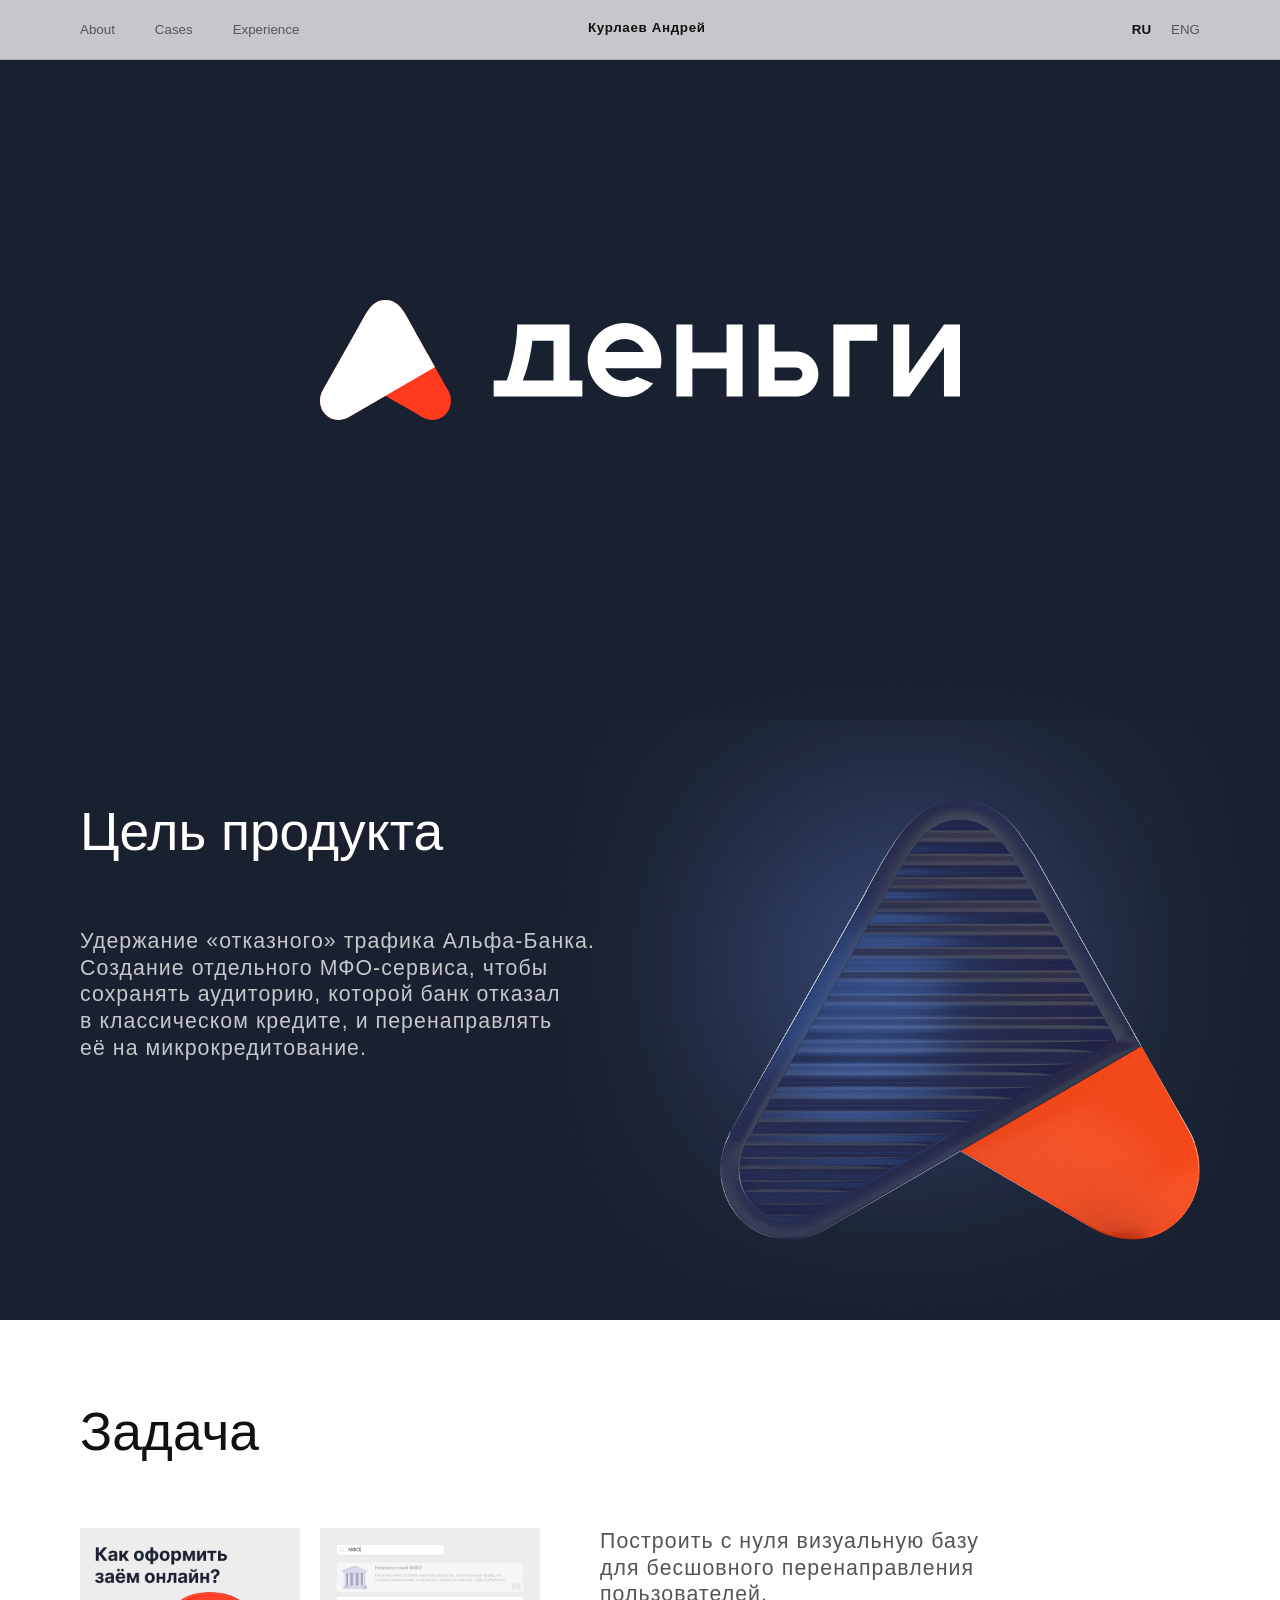
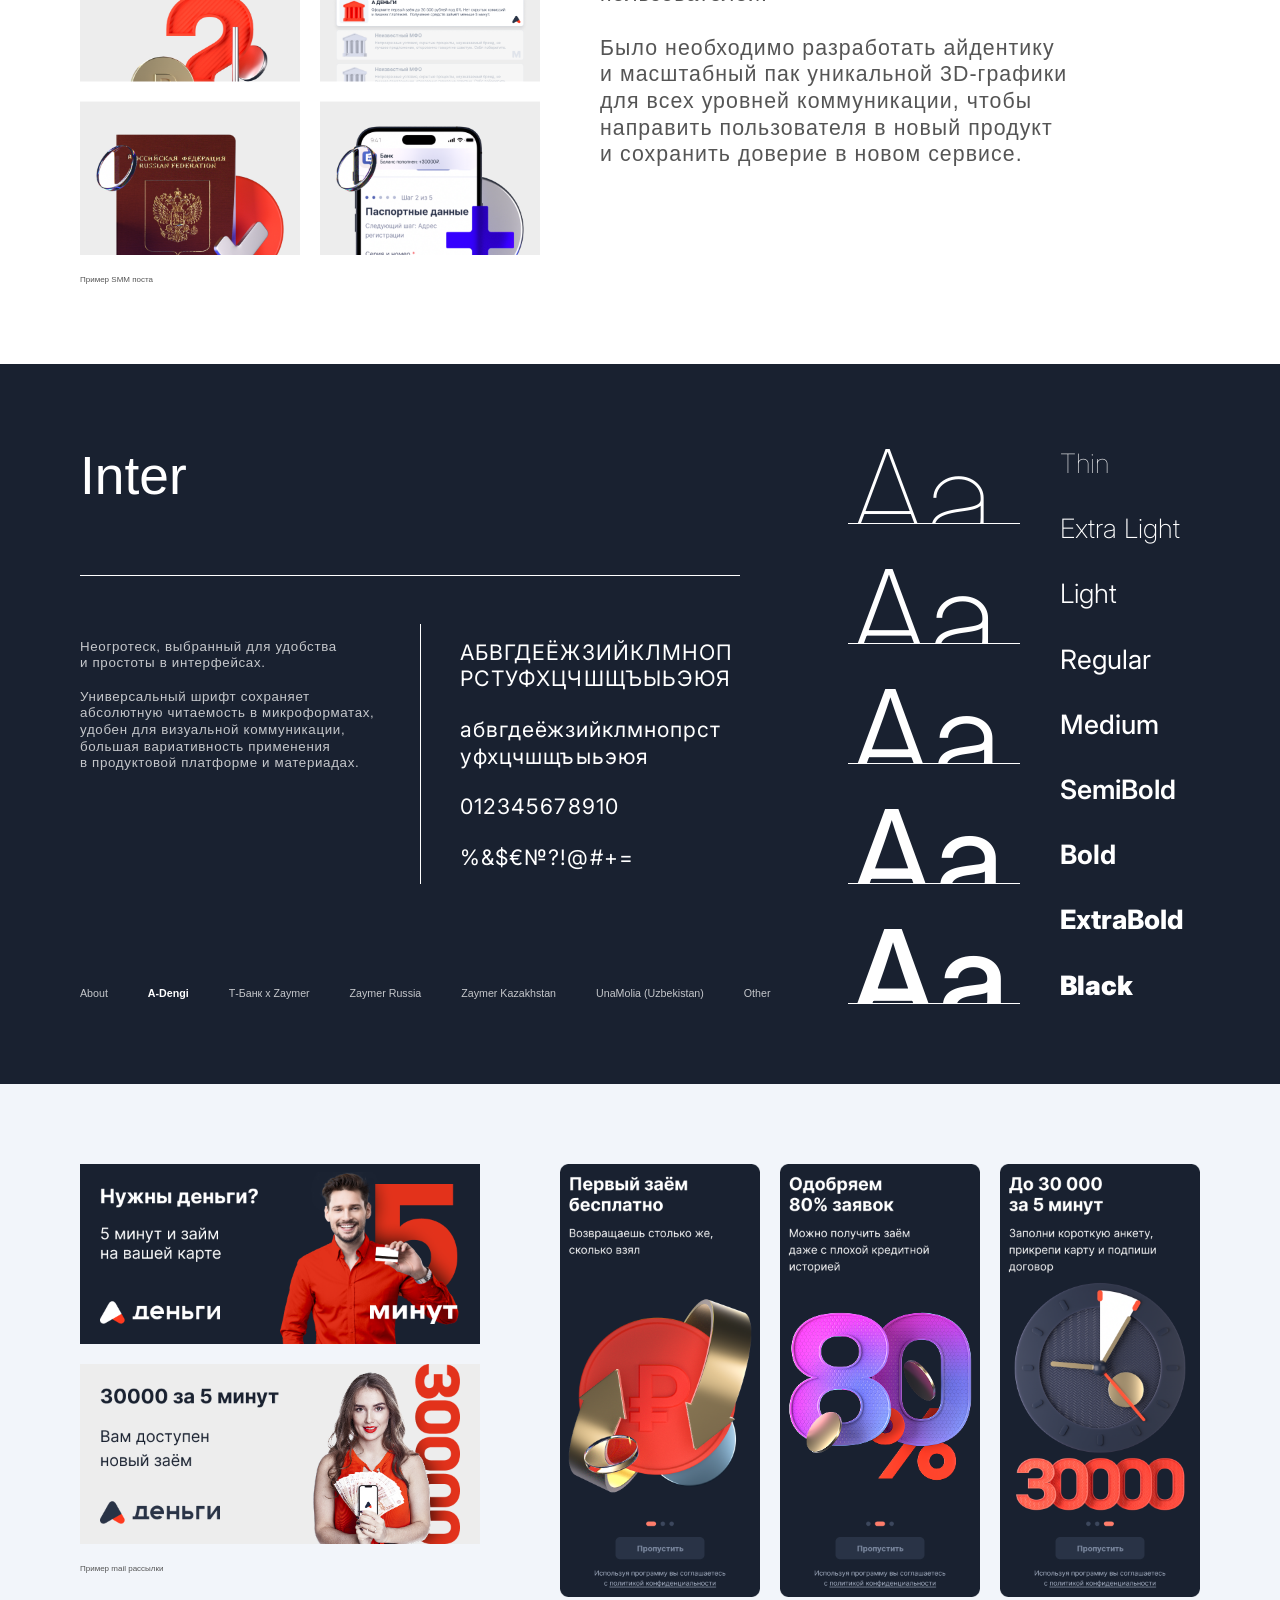
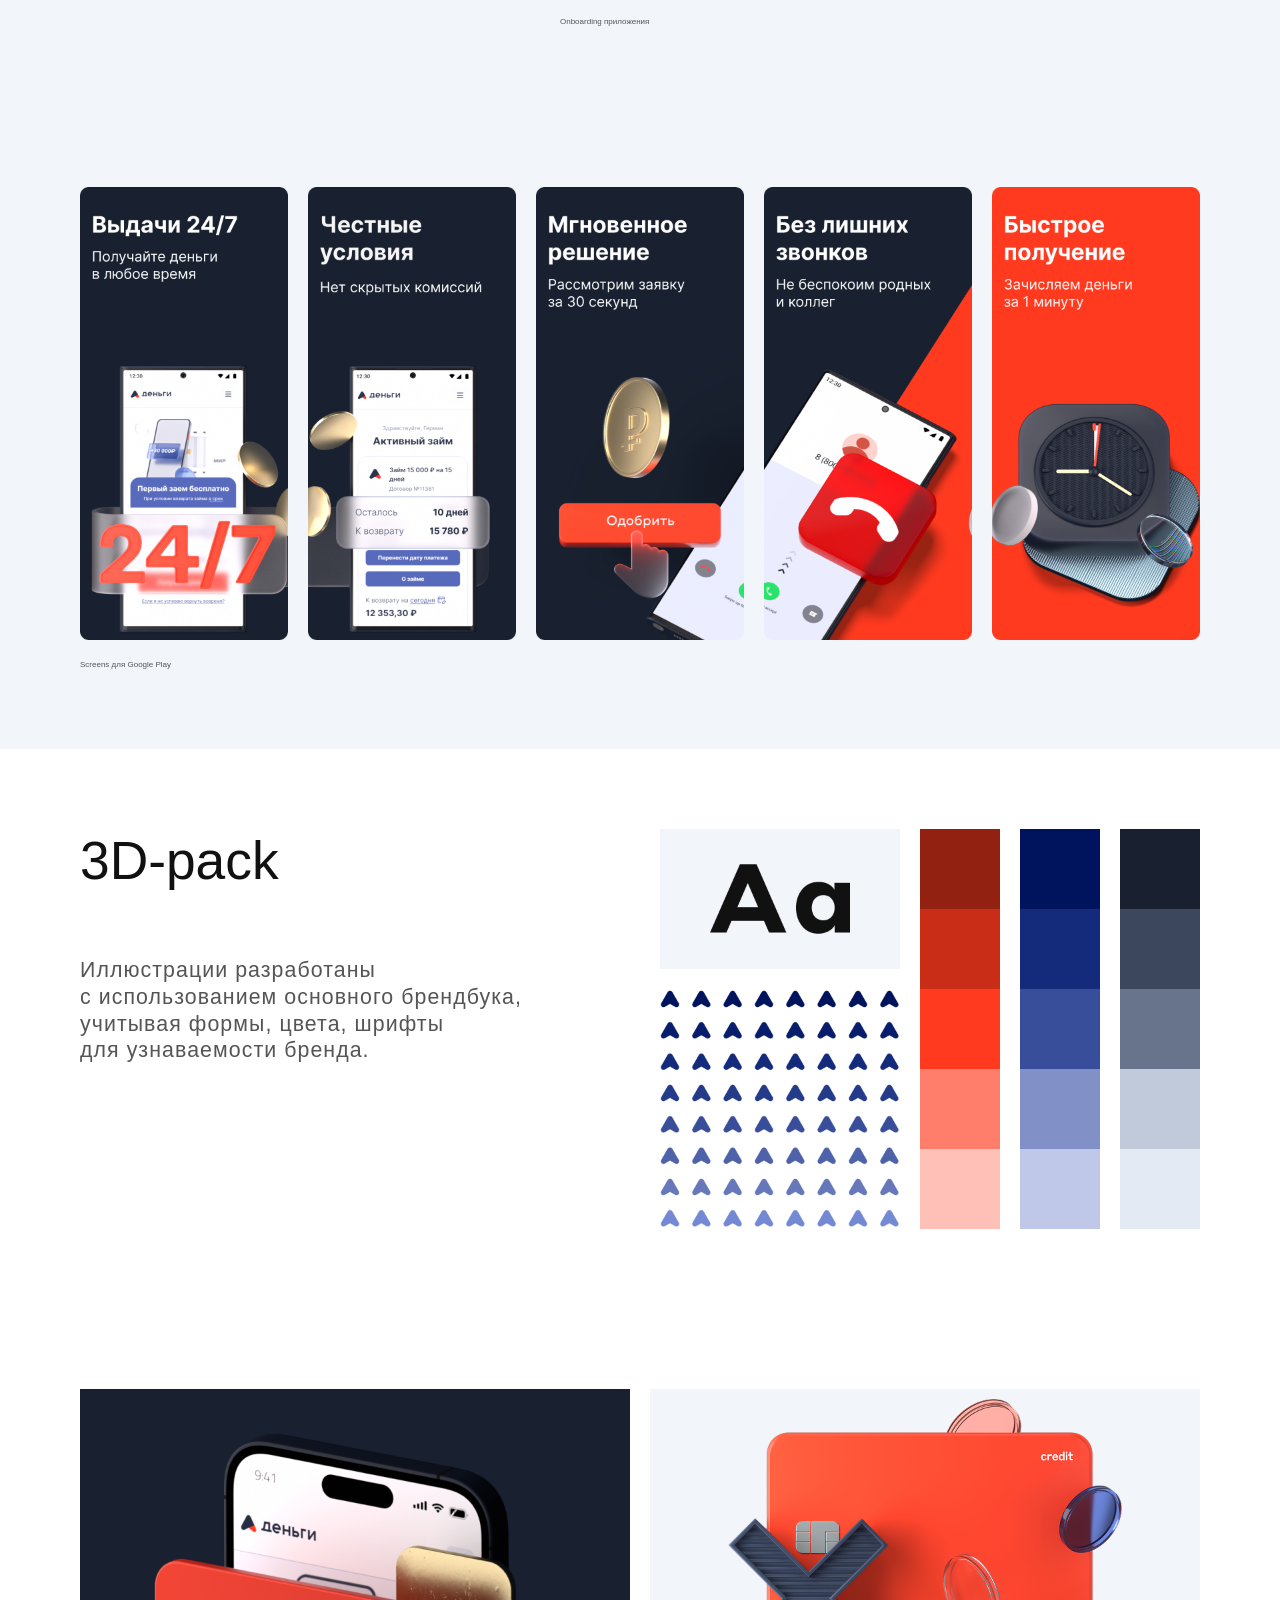
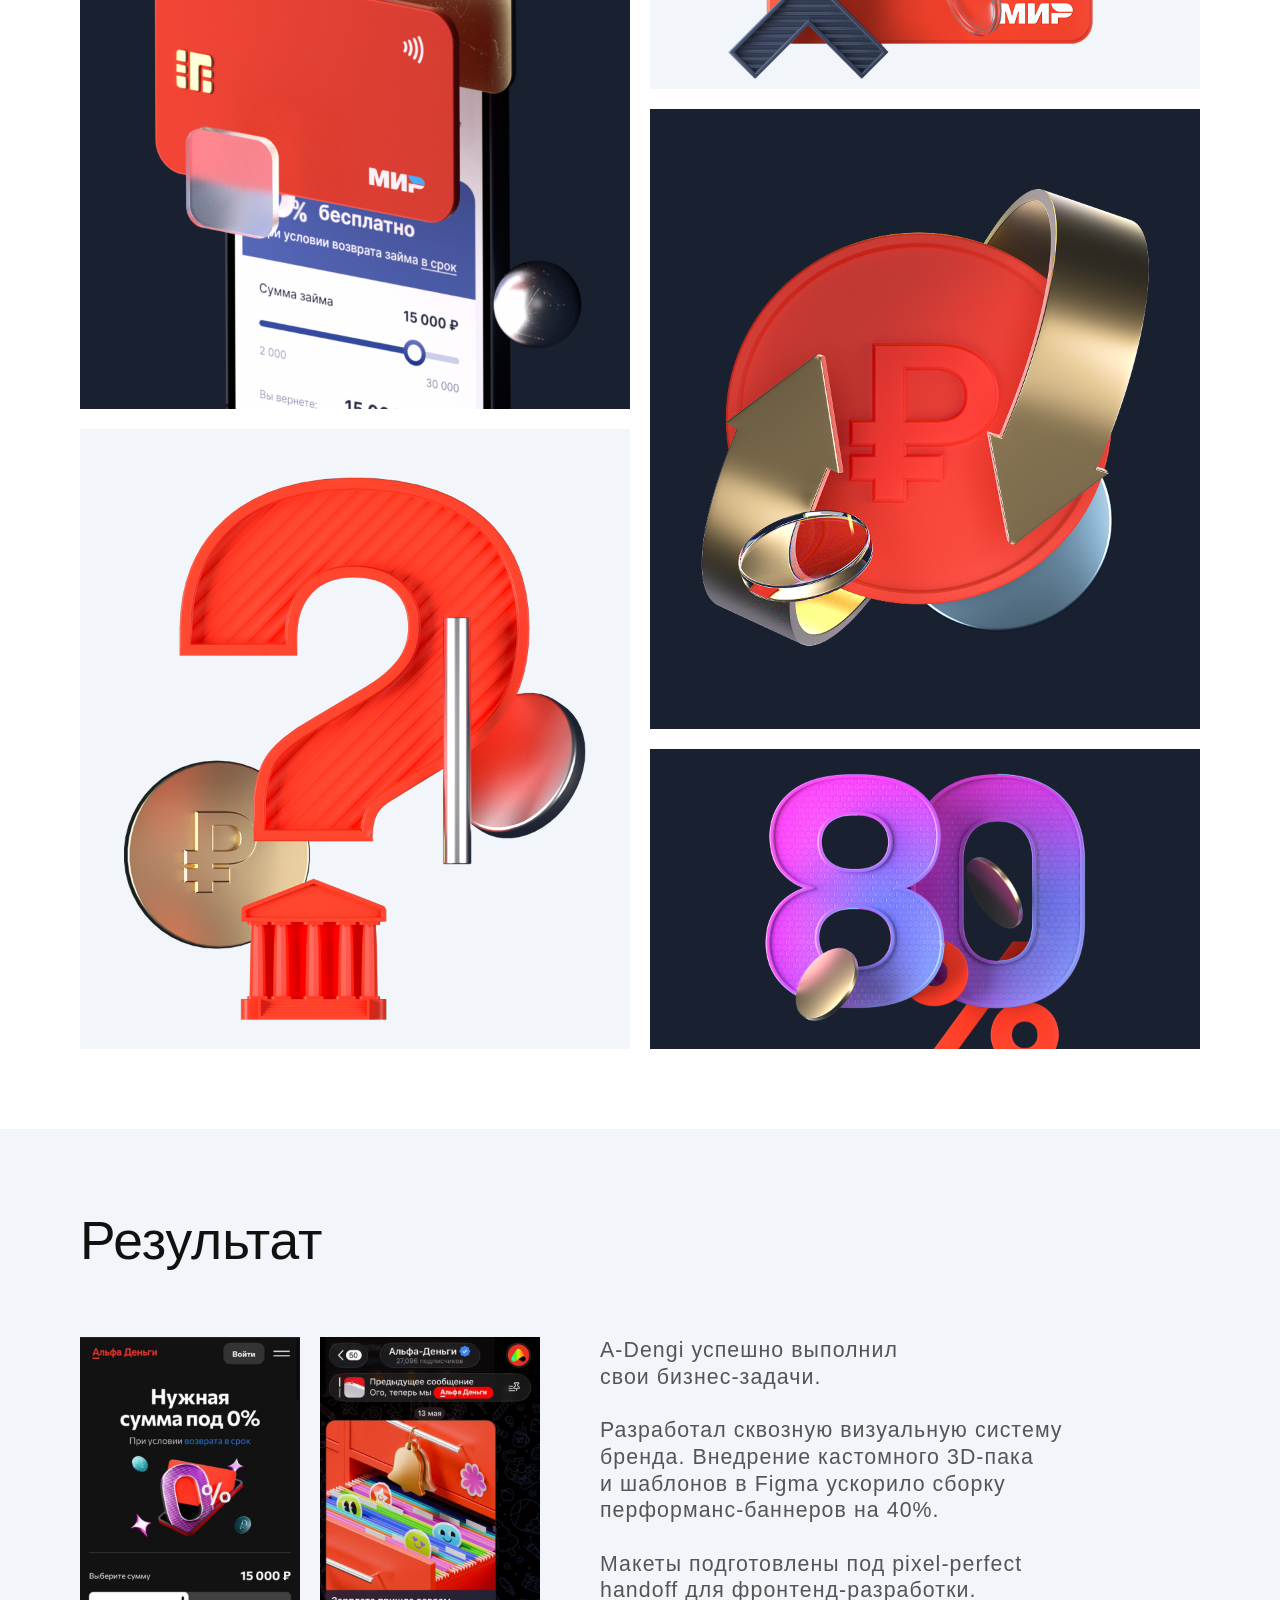
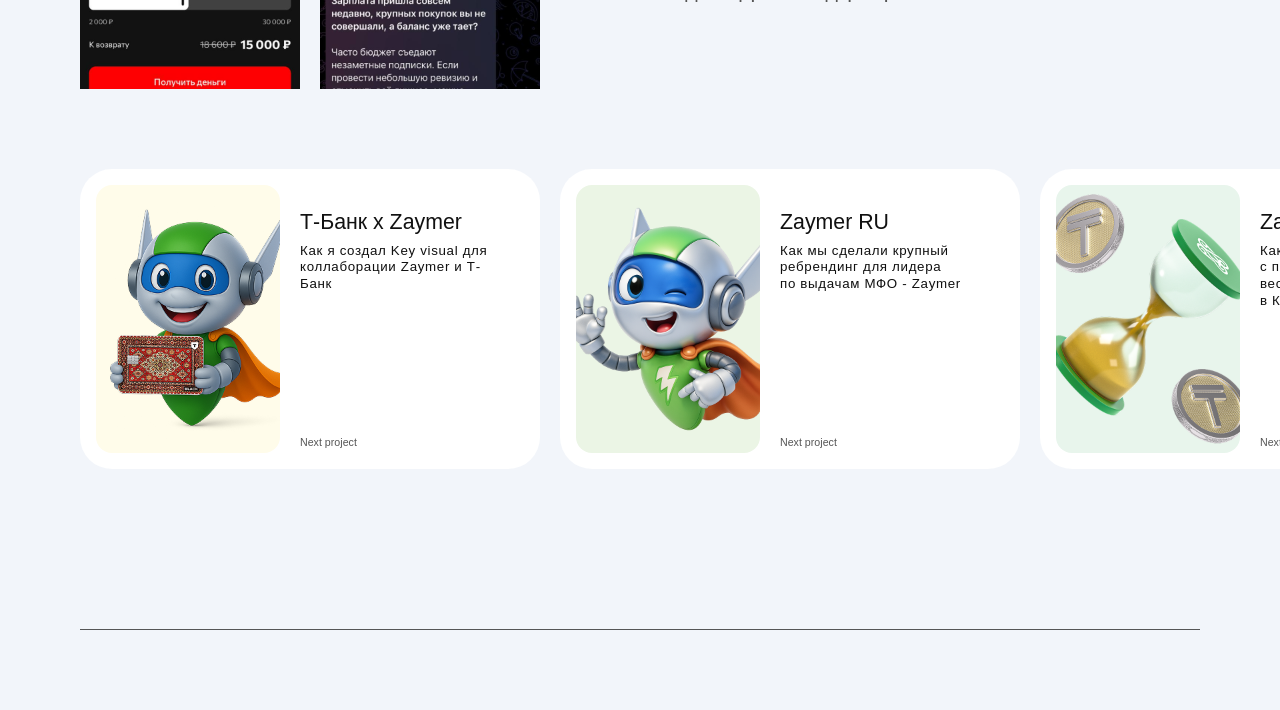
==== commit d25a6425: "Add a responsive layout below 1200px without changing the desktop artboard. Keep the 1920 compositio" ====
--- a/a-dengi.html
+++ b/a-dengi.html
@@ -6,6 +6,7 @@
     <title>A-Dengi Case - Kurlaev Andrew</title>
     <link href="https://fonts.googleapis.com/css2?family=Inter:wght@100;200;300;400;500;600;700;800;900&display=swap" rel="stylesheet">
     <link rel="stylesheet" href="styles.css">
+    <link rel="stylesheet" href="responsive.css">
 </head>
 <body class="a-dengi-page">
 
@@ -17,6 +18,12 @@
     <div class="header-wrapper-fluid">
         <div class="header-row">
             
+            <button class="header-menu-btn" type="button" aria-label="Меню" aria-expanded="false">
+                <span></span>
+                <span></span>
+                <span></span>
+            </button>
+
             <!-- Левая навигация -->
             <nav class="header-nav-main">
                 <a href="index.html#about" class="header-nav-link">About</a>
@@ -368,8 +375,6 @@
 
     <script src="script.js"></script>
 
-    <script src="script.js"></script>
-
     <script>
     document.addEventListener('DOMContentLoaded', () => {
         const header = document.querySelector('.site-header-fixed');
@@ -403,13 +408,12 @@
         const urlParams = new URLSearchParams(window.location.search);
         const langParam = urlParams.get('lang');
         
-        // 2. Определяем текущий язык. Если в урле en или eng — включаем английский
         let currentLang = 'ru'; 
         if (langParam === 'en' || langParam === 'eng') {
             currentLang = 'en';
         }
 
-        // 3. Переключаем активный класс на кнопках RU/ENG в навигации
+        // 2. Переключаем активный класс на кнопках RU/ENG в шапке
         const ruBtn = document.querySelector('.header-lang-link[href="?lang=ru"]');
         const enBtn = document.querySelector('.header-lang-link[href="?lang=en"]');
         
@@ -423,32 +427,50 @@
             }
         }
 
-        // 4. Пробегаемся по всему HTML и подставляем нужный текст из data-атрибутов
+        // 3. БЕЗОПАСНЫЙ ПЕРЕВОД: Меняем только текст, чтобы не ломать структуру кнопок
         document.querySelectorAll('[data-ru]').forEach(el => {
             const translatedText = el.getAttribute(`data-${currentLang}`);
             if (translatedText) {
-                el.innerHTML = translatedText;
+                if (el.tagName === 'BUTTON' || el.classList.contains('contact-btn')) {
+                    el.textContent = translatedText;
+                } else {
+                    el.innerHTML = translatedText;
+                }
             }
         });
 
-        // 5. ФИНАЛЬНЫЙ ФИКС: Сохраняем язык при переходе по ссылкам
+        // 4. ЖЕЛЕЗНЫЙ ПРОБРОС ССЫЛОК (Чтобы язык не слетал при переходе на About)
         document.querySelectorAll('a').forEach(link => {
             const href = link.getAttribute('href');
-            
-            // Пропускаем пустые ссылки, внешние сайты и якоря (#)
-            if (!href || href.startsWith('http') || href.startsWith('#')) return;
-            
-            // Пропускаем сами кнопки переключения языков
-            if (link.classList.contains('header-lang-link')) return;
-
-            // Отрезаем старые параметры, если они были
-            const baseUrl = href.split('?')[0];
-
-            // Модифицируем ссылку под текущий язык
-            if (currentLang === 'en') {
-                link.setAttribute('href', `${baseUrl}?lang=en`);
-            } else {
-                link.setAttribute('href', `${baseUrl}?lang=ru`);
+            if (!href || href.startsWith('http') || link.classList.contains('header-lang-link')) return;
+
+            try {
+                const fakeBase = window.location.origin + window.location.pathname;
+                const urlObj = new URL(href, fakeBase);
+
+                if (currentLang === 'en') {
+                    urlObj.searchParams.set('lang', 'en');
+                } else {
+                    urlObj.searchParams.set('lang', 'ru');
+                }
+
+                let newHref = urlObj.pathname.split('/').pop() + urlObj.search + urlObj.hash;
+                
+                if (href.startsWith('#')) {
+                    newHref = href.split('?')[0] + urlObj.search; 
+                    if (href.includes('#')) {
+                        const cleanHash = href.match(/#[A-Za-z0-9_-]+/)[0];
+                        newHref = cleanHash + urlObj.search;
+                    }
+                }
+
+                if (href.startsWith('../')) {
+                    newHref = '../' + newHref;
+                }
+
+                link.setAttribute('href', newHref);
+            } catch (e) {
+                console.error('Ошибка обработки ссылки:', e);
             }
         });
     });
--- a/styles.css
+++ b/styles.css
@@ -119,10 +119,10 @@
 /* ЦЕНТРАЛЬНЫЙ БЛОК ТЕКСТА (850x311, сверху 235px, слева 690px от контента) */
 .hero-text-block {
     position: absolute !important;
-    top: 12.2395vw !important;        /* Ровно 235px от нуля контента */
+    top: 9.6354vw !important;       /* Ровно 235px от нуля контента */
     left: 35.9375vw !important;       /* Ровно 690px от нуля контента */
     width: 44.2708vw !important;       /* Ровно 850px */
-    height: 16.1979vw !important;      /* Ровно 311px */
+    height: 21.1979vw !important;      /* Ровно 311px */
     display: flex !important;
     flex-direction: column !important;
     justify-content: flex-start !important;
@@ -5209,81 +5209,1370 @@
 }
 
 /* ==========================================================================
-   РАЗДЕЛ OTHER: СТРАНИЦА "В РАБОТЕ" (БЕСКОНЕЧНЫЙ РЕЗИНОВЫЙ СКЕЙЛИНГ)
-   ========================================================================== */
-
-.other-section-progress {
-    width: 100vw !important;
-    max-width: 100% !important;
-    height: 0 !important;
-    /* Полная высота с паддингами: 840 + 120 + 120 = 1080px. Пропорция = 56.25% */
-    padding-top: 56.25% !important; 
-    position: relative !important;
-    background-color: #FFD600 !important; 
-    overflow: hidden !important;
-    box-sizing: border-box !important;
-    z-index: 10 !important;
-}
-
-/* Полностью резиновый wrapper с жесткой привязкой к левому краю окна */
-.other-wrapper-fluid {
-    position: absolute !important;
-    top: 0 !important;
-    left: 0 !important;              /* Выжигаем старое центрирование */
-    width: 100vw !important;         /* Разжимаем во всю ширину вьюпорта */
-    height: 100% !important;
-    box-sizing: border-box !important;
-    padding: 6.25vw !important;      /* Отступы по 120px со всех сторон */
-}
-
-.other-row {
-    position: relative !important;
-    width: 100% !important;
-    height: 100% !important;
-}
-
-/* Центрированный заголовок «Этот раздел еще в работе 😊» (80px, цвет 111111, Regular, 120%) */
-.other-progress-title {
-    position: absolute !important;
-    top: 16.6666vw !important;       /* Точные 320px от верхнего контентного нуля */
-    left: 23.4375vw !important;       /* Ровно 520px слева */
-    width: 40.625vw !important;      /* Ширина ровно 639px (1680 - 520 - 521) */
-    height: 10.4166vw !important;     /* Высота ровно 200px (840 - 320 - 320) */
-    font-family: 'AKT', sans-serif !important;
-    font-size: 4.1666vw !important;   /* Точные 80px */
-    font-weight: 400 !important;
-    color: #111111 !important;
-    line-height: 1.20 !important;
-    text-align: center !important;    /* Выравнивание по центру */
-    margin: 0 !important;
-    -webkit-font-smoothing: antialiased !important;
-    -moz-osx-font-smoothing: grayscale !important;
-}
-
-/* ЦЕНТРИРОВАННАЯ НАВИГАЦИЯ НА ДНЕ (Сверху 810px, Слева 315px от контента) */
+   OTHER SCREEN (Рабочая область 1680x840 в сетке 1920)
+   ========================================================================== */
+
+.other-screen {
+    position: relative;
+    width: 87.5vw;               /* 1680px */
+    height: 43.75vw;             /* 840px */
+    margin: 6.25vw;
+    box-sizing: border-box;
+}
+
+/* Заголовок "Other Project" */
+.other-main-title {
+    position: absolute;
+    top: 17.1875vw;              /* 330px */
+    left: 18.6458vw;             /* 358px */
+    width: 50.2604vw;            /* 965px */
+    margin: 0;
+    padding: 0;
+    font-family: 'AKT', sans-serif;
+    font-size: 7.5vw;            /* 144px */
+    font-weight: 400;
+    line-height: 1.20;
+    letter-spacing: 0.05em;
+    color: #111111;
+    text-align: center;
+    white-space: nowrap;
+    -webkit-font-smoothing: antialiased;
+    -moz-osx-font-smoothing: grayscale;
+}
+
+/* Категории сверху слева */
+.other-categories {
+    position: absolute;
+    top: 0;
+    left: 0;
+    display: flex;
+    align-items: center;
+    gap: 1.5625vw;               /* 30px */
+    font-family: 'AKT', sans-serif;
+    font-size: 0.8333vw;         /* 16px */
+    font-weight: 400;
+    line-height: 1.25;
+    color: #555555;
+    white-space: nowrap;
+    -webkit-font-smoothing: antialiased;
+    -moz-osx-font-smoothing: grayscale;
+}
+
+.other-divider {
+    color: #555555;
+    user-select: none;
+}
+
+/* Creative Presentation слева внизу */
+.other-presentation {
+    position: absolute;
+    top: 42.7083vw;              /* 820px */
+    left: 0;
+    font-family: 'AKT', sans-serif;
+    font-size: 0.8333vw;         /* 16px */
+    font-weight: 400;
+    line-height: 1.25;
+    color: #555555;
+    white-space: nowrap;
+    -webkit-font-smoothing: antialiased;
+    -moz-osx-font-smoothing: grayscale;
+}
+
+/* Контакты справа внизу */
+.other-contacts {
+    position: absolute;
+    top: 37.5vw;                 /* 720px */
+    left: 80.1041vw;             /* 1538px */
+    display: flex;
+    flex-direction: column;
+    gap: 1.5625vw;               /* 30px */
+    font-family: 'AKT', sans-serif;
+    font-size: 0.8333vw;         /* 16px */
+    font-weight: 400;
+    line-height: 1.25;
+    color: #555555;
+    white-space: nowrap;
+    -webkit-font-smoothing: antialiased;
+    -moz-osx-font-smoothing: grayscale;
+}
+
+.other-contact-item {
+    color: #555555;
+    text-decoration: none;
+    transition: color 0.2s ease;
+}
+
+.other-contact-item:hover {
+    color: #111111;
+}
+
+/* ==========================================================================
+   ROBOCASH SCREEN (1680x840 в сетке 1920, фон #F9F9F9)
+   ========================================================================== */
+
+.robocash-screen {
+    position: relative;
+    z-index: 1;                  /* Нижний слой */
+    width: 100vw;
+    background-color: #F9F9F9;
+    box-sizing: border-box;
+    margin-top: 6.25vw;          /* 120px отступ сверху от блока Other */
+    padding-top: 6.25vw;         /* 120px внутренний отступ сверху */
+    padding-bottom: 0;
+    margin-bottom: 0;
+    overflow: visible;           /* Вылет картинки наружу вниз */
+}
+
+.robocash-content {
+    position: relative;
+    width: 87.5vw;               /* 1680px */
+    height: 56.25vw;             /* 840px */
+    margin: 0 auto;
+    box-sizing: border-box;
+}
+
+.robocash-text-col {
+    position: absolute;
+    top: 0;
+    left: 0;
+    width: 42.5vw;               /* 816px */
+    display: flex;
+    flex-direction: column;
+    z-index: 2;
+}
+
+.robocash-title {
+    margin: 0 0 2.5vw 0;
+    padding: 0;
+    font-family: 'AKT', sans-serif;
+    font-size: 4.1666vw;         /* 80px */
+    font-weight: 400;
+    line-height: 1.15;
+    letter-spacing: normal;
+    color: #111111;
+    -webkit-font-smoothing: antialiased;
+    -moz-osx-font-smoothing: grayscale;
+}
+
+.robocash-desc {
+    font-family: 'AKT', sans-serif;
+    font-size: 1.6666vw;         /* 32px */
+    font-weight: 400;
+    line-height: 1.25;
+    letter-spacing: 0.05em;
+    color: #555555;
+    -webkit-font-smoothing: antialiased;
+    -moz-osx-font-smoothing: grayscale;
+}
+
+.robocash-desc p {
+    margin: 0 0 1.25vw 0;
+    padding: 0;
+}
+
+.robocash-desc p:last-child {
+    margin-bottom: 0;
+}
+
+/* Иллюстрация: слева 720px, вылет вправо на 120px, вниз на 120px */
+.robocash-illustration-wrap {
+    position: absolute;
+    top: 0;
+    left: 37.5vw;                /* 720px */
+    width: 56.25vw;              /* 1080px (1680 - 720 + 120) */
+    height: 50vw;                /* 960px (840 + 120) */
+    z-index: 1;
+    pointer-events: none;
+}
+
+.robocash-image {
+    width: 100%;
+    height: 100%;
+    object-fit: cover;
+    object-position: left top;
+    display: block;
+}
+
+/* ==========================================================================
+   ЭКРАН 3: ГАЛЕРЕЯ ROBOCASH (1680x4740, фон #F9F9F9)
+   ========================================================================== */
+
+.robocash-gallery-screen {
+    position: relative;
+    z-index: 5;                  /* Выше блока 2: перекрывает вылет */
+    margin-top: -6.25vw;         /* -120px наезд на вылет иллюстрации */
+    width: 100vw;
+    background-color: #F9F9F9;
+    box-sizing: border-box;
+    overflow: hidden;
+}
+
+.robocash-gallery-content {
+    position: relative;
+    width: 87.5vw;               /* 1680px */
+    height: 246.875vw;           /* 4740px (4740 / 19.2) */
+    margin-top: 6.25vw;
+    margin-left: 6.25vw;
+    box-sizing: border-box;
+}
+
+.gallery-item {
+    position: absolute;
+    box-sizing: border-box;
+    overflow: hidden;
+}
+
+.gallery-item img {
+    width: 100%;
+    height: 100%;
+    display: block;
+    image-rendering: -webkit-optimize-contrast; /* Максимальная резкость 1x */
+}
+
+/* 1. 1680x840 (top: 0, left: 0) */
+.item-1 {
+    top: 0;
+    left: 0;
+    width: 87.5vw;               /* 1680px */
+    height: 43.75vw;             /* 840px */
+}
+
+/* 2. 810x810 (top: 900px, left: 0) */
+.item-2 {
+    top: 46.875vw;              /* 900px */
+    left: 0;
+    width: 42.1875vw;            /* 810px */
+    height: 42.1875vw;           /* 810px */
+}
+
+/* 3. 810x810 (top: 900px, left: 870px) */
+.item-3 {
+    top: 46.875vw;              /* 900px */
+    left: 45.3125vw;             /* 870px */
+    width: 42.1875vw;            /* 810px */
+    height: 42.1875vw;           /* 810px */
+}
+
+/* 4. 810x660 (top: 1770px, left: 0) */
+.item-4 {
+    top: 92.1875vw;              /* 1770px */
+    left: 0;
+    width: 42.1875vw;            /* 810px */
+    height: 34.375vw;            /* 660px */
+}
+
+/* 5. 810x810 (top: 1770px, left: 870px) */
+.item-5 {
+    top: 92.1875vw;              /* 1770px */
+    left: 45.3125vw;             /* 870px */
+    width: 42.1875vw;            /* 810px */
+    height: 42.1875vw;           /* 810px */
+}
+
+/* 6. 810x660 (top: 2490px, left: 0) */
+.item-6 {
+    top: 129.6875vw;             /* 2490px */
+    left: 0;
+    width: 42.1875vw;            /* 810px */
+    height: 34.375vw;            /* 660px */
+}
+
+/* 7. 810x660 (top: 2640px, left: 870px) */
+.item-7 {
+    top: 137.5vw;                /* 2640px */
+    left: 45.3125vw;             /* 870px */
+    width: 42.1875vw;            /* 810px */
+    height: 34.375vw;            /* 660px */
+}
+
+/* 8. 810x660 (top: 3210px, left: 0) */
+.item-8 {
+    top: 167.1875vw;             /* 3210px */
+    left: 0;
+    width: 42.1875vw;            /* 810px */
+    height: 34.375vw;            /* 660px */
+}
+
+/* 9. 810x660 (top: 3360px, left: 870px) */
+.item-9 {
+    top: 175vw;                  /* 3360px */
+    left: 45.3125vw;             /* 870px */
+    width: 42.1875vw;            /* 810px */
+    height: 34.375vw;            /* 660px */
+}
+
+/* 10. 810x810 (top: 3930px, left: 0) */
+.item-10 {
+    top: 204.6875vw;             /* 3930px */
+    left: 0;
+    width: 42.1875vw;            /* 810px */
+    height: 42.1875vw;           /* 810px */
+}
+
+/* 11. 810x660 (top: 4080px, left: 870px) */
+.item-11 {
+    top: 212.5vw;                /* 4080px */
+    left: 45.3125vw;             /* 870px */
+    width: 42.1875vw;            /* 810px */
+    height: 34.375vw;            /* 660px */
+}
+
+/* --------------------------------------------------------------------------
+   РАЗДЕЛИТЕЛЬНАЯ ЛИНИЯ И НАВИГАЦИЯ НА ДНЕ
+   -------------------------------------------------------------------------- */
+/* Подложка на всю ширину экрана с фоном #F9F9F9 */
+.divider-wrapper {
+    width: 100vw;
+    background-color: #F9F9F9;
+    padding: 6.25vw 0;           /* 120px воздуха сверху и снизу от линии */
+    box-sizing: border-box;
+}
+
+/* Сама серая линия 1px */
+.block-divider-line {
+    width: 87.5vw;               /* 1680px */
+    height: 1px;
+    background-color: #555555;   /* Цвет самой полоски */
+    margin: 0 auto;
+    box-sizing: border-box;
+}
+
 .other-nav-center {
-    position: absolute !important;
-    top: 42.1875vw !important;       /* Точные 810px от нуля контента */
-    left: 16.4062vw !important;       /* Ровно 315px от контентного нуля */
-    width: 54.6875vw !important;      /* Ширина ровно 1050px (1680 - 315 - 315) */
-    height: 1.5625vw !important;       /* Точные 30px */
+    position: relative !important;
+    top: auto !important;
+    left: auto !important;
+    margin: 0 auto 6.25vw auto !important; /* 120px отступ на дне экрана */
+    width: 54.6875vw !important;           /* 1050px */
+    height: 1.5625vw !important;           /* 30px */
     display: flex !important;
     flex-direction: row !important;
-    gap: 3.125vw !important;            /* Расстояние между пунктами 60px */
-    justify-content: center !important; /* Центрируем элементы внутри флекса */
+    gap: 3.125vw !important;                /* 60px */
+    justify-content: center !important;
     align-items: center !important;
     z-index: 15 !important;
 }
 
-/* Активная вкладка (Other) — глубокий темный и Bold */
-.other-nav-item.active {
-    font-weight: 700 !important;     /* Bold */
-    color: #111111 !important;
-}
-
-.other-nav-item:hover {
-    color: #111111 !important;
-}
+/* ==========================================================================
+   CREDITBAR KZ SCREEN (1680x528 в сетке 1920, фон #3A97EE)
+   ========================================================================== */
+
+.creditbar-screen {
+    position: relative;
+    width: 100vw;
+    margin-top: -6.25vw;
+    background-color: #3A97EE;
+    box-sizing: border-box;
+    overflow: visible;                   /* Чтобы фоновая иллюстрация вылетала наружу */
+}
+
+.creditbar-content {
+    position: relative;
+    top: 6.25vw !important;
+    width: 87.5vw;                       /* 1680px при 1920 */
+    height: 40vw;
+    margin-top: 6.25vw;                   /* 528px при 1920 */
+    margin-left: 6.25vw;
+    margin-right: 6.25vw;    
+    box-sizing: border-box;
+}
+
+/* 1. ФОНОВАЯ ИЛЛЮСТРАЦИЯ (1647x768, вылет слева и сверху на -120px) */
+.creditbar-bg-wrap {
+    position: absolute;
+    top: -6.25vw;                        /* -120px */
+    left: -6.25vw;                       /* -120px */
+    width: 85.78125vw;                   /* 1647px */
+    height: 40vw;                        /* 768px */
+    z-index: 1;
+    pointer-events: none;
+}
+
+.creditbar-bg-img {
+    width: 100%;
+    height: 100%;
+    object-fit: cover;
+    display: block;
+}
+
+/* 2. ОСНОВНАЯ ИЛЛЮСТРАЦИЯ (690x528) */
+.creditbar-illustration-wrap {
+    position: absolute;
+    top: 0;
+    left: 0;
+    width: 35.9375vw;                    /* 690px */
+    height: 27.5vw;                      /* 528px */
+    z-index: 2;
+    pointer-events: none;
+}
+
+.creditbar-main-img {
+    width: 100%;
+    height: 100%;
+    object-fit: cover;
+    display: block;
+}
+
+/* 3. ТЕКСТОВЫЙ БЛОК (900x528, слева 780px) */
+.creditbar-text-block {
+    position: absolute;
+    top: 0;
+    left: 40.625vw;                      /* 780px */
+    width: 46.875vw;                     /* 900px */
+    height: 27.5vw;                      /* 528px */
+    display: flex;
+    flex-direction: column;
+    z-index: 3;
+}
+
+/* Заголовок: 80px, Regular, auto, цвет #FFFFFF */
+.creditbar-title {
+    margin: 0 0 5vw 0;                   /* Отступ ровно 96px (5vw) до текста */
+    padding: 0;
+    font-family: 'AKT', sans-serif;
+    font-size: 4.1666vw;                 /* 80px */
+    font-weight: 400;
+    line-height: normal;                 /* auto */
+    letter-spacing: normal;              /* auto */
+    color: #FFFFFF;
+    -webkit-font-smoothing: antialiased;
+    -moz-osx-font-smoothing: grayscale;
+}
+
+/* Описание: 32px, Regular, 125%, трекинг 5%, цвет белый 75% прозрачности */
+.creditbar-desc {
+    font-family: 'AKT', sans-serif;
+    font-size: 1.6666vw;                 /* 32px */
+    font-weight: 400;
+    line-height: 1.25;                   /* 125% */
+    letter-spacing: 0.05em;              /* 5% */
+    color: rgba(255, 255, 255, 0.75);
+    -webkit-font-smoothing: antialiased;
+    -moz-osx-font-smoothing: grayscale;
+}
+
+.creditbar-desc p {
+    margin: 0 0 1.25vw 0;                /* Абзацный отступ */
+    padding: 0;
+}
+
+.creditbar-desc p:last-child {
+    margin-bottom: 0;
+}
+
+/* ==========================================================================
+   ГАЛЕРЕЯ CREDITBAR KZ (1680x2100, фон #E7F1FF)
+   ========================================================================== */
+
+.creditbar-gallery-screen {
+    position: relative;
+    width: 100vw;
+    background-color: #E7F1FF;
+    box-sizing: border-box;
+    padding-top: 6.25vw !important;      /* 120px внутренний отступ сверху */
+    padding-bottom: 6.25vw !important;   /* 120px внутренний отступ снизу */
+    overflow: hidden;
+}
+
+.creditbar-gallery-content {
+    position: relative;
+    width: 87.5vw;                       /* 1680px */
+    height: 109.375vw;                   /* 2100px */
+    margin-left: 6.25vw;                 /* 120px слева */
+    box-sizing: border-box;
+}
+
+/* Общий сброс для карточек галереи */
+.cb-item {
+    position: absolute;
+    box-sizing: border-box;
+    overflow: hidden;
+}
+
+.cb-item img {
+    width: 100%;
+    height: 100%;
+    object-fit: cover;
+    display: block;
+    image-rendering: -webkit-optimize-contrast;
+}
+
+/* 1. 540x540 (top: 0, left: 0) */
+.cb-item-1 {
+    top: 0;
+    left: 0;
+    width: 28.125vw;                     /* 540px */
+    height: 28.125vw;                    /* 540px */
+}
+
+/* 2. 540x540 (top: 0, left: 570px) */
+.cb-item-2 {
+    top: 0;
+    left: 29.6875vw;                     /* 570px */
+    width: 28.125vw;                     /* 540px */
+    height: 28.125vw;                    /* 540px */
+}
+
+/* 3. 540x540 (top: 0, left: 1140px) */
+.cb-item-3 {
+    top: 0;
+    left: 59.375vw;                      /* 1140px */
+    width: 28.125vw;                     /* 540px */
+    height: 28.125vw;                    /* 540px */
+}
+
+/* 4. 810x810 (top: 600px, left: 0) */
+.cb-item-4 {
+    top: 31.25vw;                        /* 600px */
+    left: 0;
+    width: 42.1875vw;                    /* 810px */
+    height: 42.1875vw;                   /* 810px */
+}
+
+/* 5. 810x630 (top: 600px, left: 870px) */
+.cb-item-5 {
+    top: 31.25vw;                        /* 600px */
+    left: 45.3125vw;                     /* 870px */
+    width: 42.1875vw;                    /* 810px */
+    height: 32.8125vw;                   /* 630px */
+}
+
+/* 6. 810x630 (top: 1470px, left: 0) */
+.cb-item-6 {
+    top: 76.5625vw;                      /* 1470px */
+    left: 0;
+    width: 42.1875vw;                    /* 810px */
+    height: 32.8125vw;                   /* 630px */
+}
+
+/* 7. 810x810 (top: 1290px, left: 870px) */
+.cb-item-7 {
+    top: 67.1875vw;                      /* 1290px */
+    left: 45.3125vw;                     /* 870px */
+    width: 42.1875vw;                    /* 810px */
+    height: 42.1875vw;                   /* 810px */
+}
+
+/* ==========================================================================
+   CREDITBAR SMM SCREEN (1680x1320, фон #E7F1FF, с мягкой тенью)
+   ========================================================================== */
+
+.creditbar-smm-screen {
+    position: relative;
+    width: 100vw;
+    background-color: #E7F1FF;
+    box-sizing: border-box;
+    padding-top: 6.25vw !important;      /* 120px внутреннее поле сверху */
+    padding-bottom: 6.25vw !important;   /* 120px серо-голубого фона под линией */
+    overflow: visible !important;        /* БОЛЬШЕ НЕ РЕЖЕТ ТЕНЬ И ВЫЛЕТЫ */
+}
+
+.creditbar-smm-content {
+    position: relative;
+    width: 87.5vw;                       /* 1680px */
+    height: 68.75vw;                     /* 1320px */
+    margin-left: 6.25vw;                 /* 120px слева */
+    box-sizing: border-box;
+}
+
+/* Иллюстрация (1862x1736): вылет вниз на 360px мягко ложится на фон */
+.creditbar-smm-wrap {
+    position: absolute;
+    top: -2.9166vw;                      /* -56px */
+    left: -6.25vw;                       /* -120px */
+    width: 96.9791vw;                    /* 1862px */
+    height: 90.4166vw;                   /* 1736px */
+    z-index: 1;
+    pointer-events: none;
+}
+
+.creditbar-smm-img {
+    width: 100%;
+    height: 100%;
+    object-fit: cover;
+    display: block;
+    image-rendering: -webkit-optimize-contrast;
+}
+
+/* Подпись: слева 0, снизу 0 */
+.creditbar-smm-caption {
+    position: absolute;
+    bottom: 0;
+    left: 0;
+    z-index: 3;
+    font-family: 'AKT', sans-serif;
+    font-size: 0.625vw;                  /* 12px */
+    font-weight: 300;                    /* Light */
+    line-height: normal;
+    letter-spacing: normal;
+    color: #555555;
+    white-space: nowrap;
+    -webkit-font-smoothing: antialiased;
+    -moz-osx-font-smoothing: grayscale;
+}
+
+/* ==========================================================================
+   ВНУТРЕННЯЯ РАЗДЕЛИТЕЛЬНАЯ ЛИНИЯ (1680x1, цвет #555555)
+   ========================================================================== */
+
+.creditbar-inner-divider {
+    position: relative;
+    z-index: 2;                          /* Ложится поверх рассеивающейся тени */
+    width: 87.5vw;                       /* 1680px */
+    height: 1px;
+    background-color: #555555;
+    margin-top: 6.25vw;                  /* 120px воздуха от контента до линии */
+    margin-bottom: 0 !important;         /* Не пробивает родителя */
+    margin-left: 6.25vw;                 /* 120px слева */
+    box-sizing: border-box;
+}
+
+/* ==========================================================================
+   SATCREDIT SCREEN (1680x656, фон #D05C19)
+   ========================================================================== */
+
+.satcredit-screen {
+    position: relative;
+    width: 100vw;
+    background-color: #D05C19;
+    box-sizing: border-box;
+    padding-top: 6.25vw !important;      /* 120px внутреннее поле сверху */
+    padding-bottom: 6.25vw !important;   /* 120px внутреннее поле снизу */
+    overflow: hidden;
+}
+
+.satcredit-content {
+    position: relative;
+    width: 87.5vw;                       /* 1680px */
+    height: 34.1666vw;                   /* 656px */
+    margin-left: 6.25vw;                 /* 120px слева */
+    box-sizing: border-box;
+}
+
+/* 1. ТЕКСТОВЫЙ БЛОК (слева 0) */
+.satcredit-text-block {
+    position: absolute;
+    top: 0;
+    left: 0;
+    width: 46.875vw;                     /* 900px */
+    height: 100%;
+    box-sizing: border-box;
+    z-index: 2;
+}
+
+/* Заголовок: 80px, Normal, цвет #FFFFFF */
+.satcredit-title {
+    position: absolute;
+    top: 0;
+    left: 0;
+    margin: 0;
+    padding: 0;
+    font-family: 'AKT', sans-serif;
+    font-size: 4.1666vw;                 /* 80px */
+    font-weight: 400;
+    line-height: normal;                 /* auto */
+    letter-spacing: normal;              /* auto */
+    color: #FFFFFF;
+    -webkit-font-smoothing: antialiased;
+    -moz-osx-font-smoothing: grayscale;
+}
+
+/* Описание: 32px, top 288px, цвет #FFFFFF с прозрачностью */
+.satcredit-desc {
+    position: absolute;
+    top: 15.0vw;                         /* 288px */
+    left: 0;
+    margin: 0;
+    padding: 0;
+    font-family: 'AKT', sans-serif;
+    font-size: 1.6666vw;                 /* 32px */
+    font-weight: 400;
+    line-height: 1.25;                   /* 125% */
+    letter-spacing: 0.05em;              /* 5% */
+    color: rgba(255, 255, 255, 0.75);
+    -webkit-font-smoothing: antialiased;
+    -moz-osx-font-smoothing: grayscale;
+}
+
+.satcredit-desc p {
+    margin: 0 0 1.25vw 0;                /* Межабзацный зазор */
+    padding: 0;
+}
+
+.satcredit-desc p:last-child {
+    margin-bottom: 0;
+}
+
+/* 2. ИЛЛЮСТРАЦИЯ СПРАВА (690x528, слева 990px) */
+.satcredit-illustration-wrap {
+    position: absolute;
+    top: 0;
+    left: 51.5625vw;                     /* 990px */
+    width: 35.9375vw;                    /* 690px */
+    height: 27.5vw;                      /* 528px */
+    z-index: 1;
+    pointer-events: none;
+}
+
+.satcredit-main-img {
+    width: 100%;
+    height: 100%;
+    object-fit: cover;
+    display: block;
+    image-rendering: -webkit-optimize-contrast;
+}
+
+/* ==========================================================================
+   ГАЛЕРЕЯ SATCREDIT (1680x4293, фон #F5F6F8)
+   ========================================================================== */
+
+.satcredit-gallery-screen {
+    position: relative;
+    width: 100vw;
+    background-color: #F5F6F8;
+    box-sizing: border-box;
+    padding-top: 6.25vw !important;      /* 120px внутреннее поле сверху */
+    padding-bottom: 6.25vw !important;   /* 120px внутреннее поле снизу */
+    overflow: hidden;
+}
+
+.satcredit-gallery-content {
+    position: relative;
+    width: 87.5vw;                       /* 1680px */
+    height: 223.59375vw;                 /* 4293px */
+    margin-left: 6.25vw;                 /* 120px слева */
+    box-sizing: border-box;
+}
+
+/* Общий сброс для карточек галереи */
+.satcredit-item {
+    position: absolute;
+    box-sizing: border-box;
+    overflow: hidden;
+}
+
+.satcredit-item img {
+    width: 100%;
+    height: 100%;
+    object-fit: cover;
+    display: block;
+    image-rendering: -webkit-optimize-contrast;
+}
+
+/* 1. 3D (1680x1323, top: 0, left: 0) */
+.satcredit-item-1 {
+    top: 0;
+    left: 0;
+    width: 87.5vw;                       /* 1680px */
+    height: 68.90625vw;                  /* 1323px */
+}
+
+/* 2. 3D (810x810, top: 1563px, left: 0) */
+.satcredit-item-2 {
+    top: 81.40625vw;                     /* 1563px */
+    left: 0;
+    width: 42.1875vw;                    /* 810px */
+    height: 42.1875vw;                   /* 810px */
+}
+
+/* 3. 3D (810x810, top: 1563px, left: 870px) */
+.satcredit-item-3 {
+    top: 81.40625vw;                     /* 1563px */
+    left: 45.3125vw;                     /* 870px */
+    width: 42.1875vw;                    /* 810px */
+    height: 42.1875vw;                   /* 810px */
+}
+
+/* 4. Паттерн (1680x640, top: 2613px, left: 0) */
+.satcredit-item-4 {
+    top: 136.09375vw;                    /* 2613px */
+    left: 0;
+    width: 87.5vw;                       /* 1680px */
+    height: 33.3333vw;                   /* 640px */
+}
+
+/* 5. Метафоры (1520x800, top: 3493px, left: 80px) */
+.satcredit-item-5 {
+    top: 181.92708vw;                    /* 3493px */
+    left: 4.1666vw;                      /* 80px */
+    width: 79.1666vw;                    /* 1520px */
+    height: 41.6666vw;                   /* 800px */
+}
+
+/* ==========================================================================
+   ЗАКРЫВАЮЩИЙ БЛОК SATCREDIT (1680x810, фон #F5F6F8)
+   ========================================================================== */
+
+.satcredit-closing-screen {
+    position: relative;
+    width: 100vw;
+    background-color: #F5F6F8;
+    box-sizing: border-box;
+    padding-top: 6.25vw !important;
+    padding-bottom: 6.25vw !important;   /* ВОТ ОНИ: железные 120px серого фона снизу */
+    overflow: visible;
+}
+
+.satcredit-closing-content {
+    position: relative;
+    width: 87.5vw;                       /* 1680px */
+    height: 48.4375vw;                   /* 810px */
+    margin-left: 6.25vw;                 /* 120px слева */
+    box-sizing: border-box;
+}
+
+/* Иллюстрация: 1920x1073, слева -120px, сверху -23px, вылет вниз на 240px */
+.satcredit-closing-wrap {
+    position: absolute;
+    top: -1.1979vw;                      /* -23px */
+    left: -6.25vw;                       /* -120px */
+    width: 100vw;                        /* 1920px */
+    height: 55.8854vw;                   /* 1073px */
+    z-index: 1;
+    pointer-events: none;
+}
+
+.satcredit-closing-img {
+    width: 100%;
+    height: 100%;
+    object-fit: cover;
+    display: block;
+    image-rendering: -webkit-optimize-contrast;
+}
+
+/* ==========================================================================
+   ВНУТРЕННЯЯ РАЗДЕЛИТЕЛЬНАЯ ЛИНИЯ (1680x1, цвет #555555)
+   ========================================================================== */
+
+.satcredit-inner-divider {
+    position: relative;
+    z-index: 2;
+    width: 87.5vw;                       /* 1680px */
+    height: 1px;
+    background-color: #555555;           /* Цвет самой 1px полоски */
+    margin-bottom: 0 !important;         /* Марджин в 0, чтобы не пробивать родителя */
+    margin-left: 6.25vw;                 /* 120px слева */
+    box-sizing: border-box;
+}
+
+/* ==========================================================================
+   AKSAY SCREEN (1680x720, фон #FFAA00)
+   ========================================================================== */
+
+.aksay-screen {
+    position: relative;
+    width: 100vw;
+    background-color: #FFAA00;
+    box-sizing: border-box;
+    padding-top: 6.25vw !important;      /* 120px внутреннее поле сверху */
+    padding-bottom: 6.25vw !important;   /* 120px внутреннее поле снизу */
+    overflow: hidden;
+}
+
+.aksay-content {
+    position: relative;
+    width: 87.5vw;                       /* 1680px */
+    height: 37.5vw;                      /* 720px */
+    margin-left: 6.25vw;                 /* 120px слева */
+    box-sizing: border-box;
+}
+
+/* 1. ИЛЛЮСТРАЦИЯ СЛЕВА (690x720) */
+.aksay-illustration-wrap {
+    position: absolute;
+    top: 0;
+    left: 0;
+    width: 35.9375vw;                    /* 690px */
+    height: 37.5vw;                      /* 720px */
+    z-index: 1;
+    pointer-events: none;
+}
+
+.aksay-main-img {
+    width: 100%;
+    height: 100%;
+    object-fit: cover;
+    display: block;
+    image-rendering: -webkit-optimize-contrast;
+}
+
+/* 2. ТЕКСТОВЫЙ БЛОК (слева 780px, ширина 900px) */
+.aksay-text-block {
+    position: absolute;
+    top: 0;
+    left: 40.625vw;                      /* 780px */
+    width: 46.875vw;                     /* 900px */
+    height: 100%;
+    display: flex;                       /* Флекс-контейнер для динамического зазора */
+    flex-direction: column;
+    box-sizing: border-box;
+    z-index: 2;
+}
+
+/* Заголовок: 80px, Normal, цвет #111111 */
+.aksay-title {
+    position: relative;                  /* В обычном потоке */
+    margin: 0 0 5.0vw 0 !important;      /* РОСКОШНЫЙ ЧИСТЫЙ ОТСТУП 96px ВНИЗ */
+    padding: 0;
+    font-family: 'AKT', sans-serif;
+    font-size: 4.1666vw;                 /* 80px */
+    font-weight: 400;
+    line-height: normal;
+    letter-spacing: normal;
+    color: #111111;
+    -webkit-font-smoothing: antialiased;
+    -moz-osx-font-smoothing: grayscale;
+}
+
+/* Описание: 32px, цвет #555555 */
+.aksay-desc {
+    position: relative;                  /* Идет следом за заголовком ровно через 96px */
+    margin: 0;
+    padding: 0;
+    font-family: 'AKT', sans-serif;
+    font-size: 1.6666vw;                 /* 32px */
+    font-weight: 400;
+    line-height: 1.25;                   /* 125% */
+    letter-spacing: 0.05em;              /* 5% */
+    color: #555555;
+    -webkit-font-smoothing: antialiased;
+    -moz-osx-font-smoothing: grayscale;
+}
+
+.aksay-desc p {
+    margin: 0 0 1.25vw 0;
+    padding: 0;
+}
+
+.aksay-desc p:last-child {
+    margin-bottom: 0;
+}
+
+/* ==========================================================================
+   АКСАЙ: СРАВНЕНИЕ ЛОГОТИПОВ (1680x630, фон #FFFFFF, padding-bottom 240px)
+   ========================================================================== */
+
+.aksay-compare-screen {
+    position: relative;
+    width: 100vw;
+    background-color: #FFFFFF;
+    box-sizing: border-box;
+    padding-top: 6.25vw !important;      /* 120px внутреннее поле сверху */
+    padding-bottom: 6.25vw !important;   /* 240px внутреннее поле снизу */
+    overflow: hidden;
+}
+
+.aksay-compare-content {
+    position: relative;
+    width: 87.5vw;                       /* 1680px */
+    height: 32.8125vw;                   /* 630px */
+    margin-left: 6.25vw;                 /* 120px слева */
+    box-sizing: border-box;
+}
+
+/* Общий враппер для логотипов */
+.aksay-logo-wrap {
+    position: absolute;
+    top: 0;
+    width: 37.5vw;                       /* 720px */
+    height: 32.8125vw;                   /* 630px */
+    z-index: 1;
+    box-sizing: border-box;
+}
+
+.aksay-logo-img {
+    width: 100%;
+    height: 100%;
+    object-fit: cover;
+    display: block;
+    image-rendering: -webkit-optimize-contrast;
+}
+
+/* Позиции карточек */
+.aksay-logo-before {
+    left: 4.6875vw;                      /* 90px */
+}
+
+.aksay-logo-after {
+    left: 45.3125vw;                     /* 870px */
+}
+
+/* Общие стили для синих плашек/тегов */
+.aksay-logo-tag {
+    position: absolute;
+    top: 1.5625vw;                       /* 30px */
+    z-index: 2;
+    font-family: 'AKT', sans-serif;
+    font-size: 0.8333vw;                 /* 16px */
+    font-weight: 400;                    /* Regular */
+    line-height: 1.25;                   /* 125% */
+    letter-spacing: 0.05em;              /* 5% */
+    color: #0C8CE9;
+    white-space: nowrap;
+    -webkit-font-smoothing: antialiased;
+    -moz-osx-font-smoothing: grayscale;
+}
+
+/* Позиции подписей */
+.aksay-tag-before {
+    left: 6.25vw;                        /* 120px */
+}
+
+.aksay-tag-after {
+    left: 46.875vw;                      /* 900px */
+}
+
+/* ==========================================================================
+   ГАЛЕРЕЯ АКСАЙ (1680x1620, фон #F2F5FF)
+   ========================================================================== */
+
+.aksay-gallery-screen {
+    position: relative;
+    width: 100vw;
+    background-color: #F2F5FF;
+    box-sizing: border-box;
+    padding-top: 6.25vw !important;      /* 120px внутреннее поле сверху */
+    padding-bottom: 6.25vw !important;   /* 120px внутреннее поле снизу */
+    overflow: hidden;
+}
+
+.aksay-gallery-content {
+    position: relative;
+    width: 87.5vw;                       /* 1680px */
+    height: 84.375vw;                    /* 1620px */
+    margin-left: 6.25vw;                 /* 120px слева */
+    box-sizing: border-box;
+}
+
+/* Общий сброс для карточек галереи */
+.aksay-item {
+    position: absolute;
+    box-sizing: border-box;
+    overflow: hidden;
+}
+
+.aksay-item img {
+    width: 100%;
+    height: 100%;
+    object-fit: cover;
+    display: block;
+    image-rendering: -webkit-optimize-contrast;
+}
+
+/* 1. Визитка (810x720, top: 0, left: 0) */
+.aksay-item-1 {
+    top: 0;
+    left: 0;
+    width: 42.1875vw;                    /* 810px */
+    height: 37.5vw;                      /* 720px */
+}
+
+/* 2. Брендинг авто (810x720, top: 0, left: 870px) */
+.aksay-item-2 {
+    top: 0;
+    left: 45.3125vw;                     /* 870px */
+    width: 42.1875vw;                    /* 810px */
+    height: 37.5vw;                      /* 720px */
+}
+
+/* 3. Панорама авто (1680x390, top: 780px, left: 0) */
+.aksay-item-3 {
+    top: 40.625vw;                       /* 780px */
+    left: 0;
+    width: 87.5vw;                       /* 1680px */
+    height: 20.3125vw;                   /* 390px */
+}
+
+/* 4. Каска (810x390, top: 1230px, left: 0) */
+.aksay-item-4 {
+    top: 64.0625vw;                      /* 1230px */
+    left: 0;
+    width: 42.1875vw;                    /* 810px */
+    height: 20.3125vw;                   /* 390px */
+}
+
+/* 5. Жилет (810x390, top: 1230px, left: 870px) */
+.aksay-item-5 {
+    top: 64.0625vw;                      /* 1230px */
+    left: 45.3125vw;                     /* 870px */
+    width: 42.1875vw;                    /* 810px */
+    height: 20.3125vw;                   /* 390px */
+}
+
+/* ==========================================================================
+   АКСАЙ: ШРИФТ TEKTUR (1680x840, фон #FFFFFF)
+   ========================================================================== */
+
+.aksay-font-screen {
+    position: relative;
+    width: 100vw;
+    background-color: #FFFFFF;
+    box-sizing: border-box;
+    padding-top: 6.25vw !important;      /* 120px внутреннее поле сверху */
+    padding-bottom: 6.25vw !important;   /* 120px внутреннее поле снизу */
+    overflow: hidden;
+}
+
+.aksay-font-content {
+    position: relative;
+    width: 87.5vw;                       /* 1680px */
+    height: 43.75vw;                     /* 840px */
+    margin-left: 6.25vw;                 /* 120px слева */
+    box-sizing: border-box;
+}
+
+/* 1. ТЕКСТОВЫЙ БЛОК ОПИСАНИЯ (720x720, слева 0) */
+.aksay-font-desc-block {
+    position: absolute;
+    top: 0;
+    left: 0;
+    width: 37.5vw;                       /* 720px */
+    height: 37.5vw;                      /* 720px */
+    display: flex;
+    flex-direction: column;
+    box-sizing: border-box;
+    z-index: 1;
+}
+
+/* Заголовок: 80px, Bold, интерлиньяж 125% */
+.aksay-font-title {
+    position: relative;
+    margin: 0 0 5.0vw 0 !important;      /* 96px отступ вниз */
+    padding: 0;
+    font-family: 'AKT', sans-serif;
+    font-size: 4.1666vw;                 /* 80px */
+    font-weight: 700;                    /* Bold */
+    line-height: 1.25;                   /* 125% */
+    letter-spacing: normal;
+    color: #111111;
+    -webkit-font-smoothing: antialiased;
+    -moz-osx-font-smoothing: grayscale;
+}
+
+/* Описание: 32px, Regular, интерлиньяж 125%, трекинг 5% */
+.aksay-font-desc {
+    position: relative;
+    margin: 0;
+    padding: 0;
+    font-family: 'AKT', sans-serif;
+    font-size: 1.6666vw;                 /* 32px */
+    font-weight: 400;
+    line-height: 1.25;                   /* 125% */
+    letter-spacing: 0.05em;              /* 5% */
+    color: #555555;
+    -webkit-font-smoothing: antialiased;
+    -moz-osx-font-smoothing: grayscale;
+}
+
+.aksay-font-desc p {
+    margin: 0 0 1.25vw 0;
+    padding: 0;
+}
+
+.aksay-font-desc p:last-child {
+    margin-bottom: 0;
+}
+
+/* ОБЩИЕ ПАРАМЕТРЫ ДЛЯ СВЕТЛО-ГОЛУБЫХ ПЛАШЕК (#F2F5FF) */
+.aksay-type-card {
+    position: absolute;
+    background-color: #F2F5FF;
+    box-sizing: border-box;
+    overflow: hidden;
+}
+
+/* 2. БЛОК 1: Аа (450x450, top: 0, left: 840px) */
+.aksay-type-card-1 {
+    top: 0;
+    left: 43.75vw;                       /* 840px */
+    width: 23.4375vw;                    /* 450px */
+    height: 23.4375vw;                   /* 450px */
+    display: flex;
+    align-items: center;
+    justify-content: center;
+}
+
+.type-glyph-big {
+    font-family: 'Tektur', sans-serif;
+    font-size: 12.3958vw;                /* 238px */
+    font-weight: 700;                    /* Bold */
+    line-height: 1.25;                   /* 125% */
+    color: #000000;
+    user-select: none;
+    -webkit-font-smoothing: antialiased;
+    -moz-osx-font-smoothing: grayscale;
+}
+
+/* 3. БЛОК 2: НАБОР ЗНАКОВ (450x330, top: 510px, left: 840px) */
+.aksay-type-card-2 {
+    top: 26.5625vw;                      /* 510px */
+    left: 43.75vw;                       /* 840px */
+    width: 23.4375vw;                    /* 450px */
+    height: 17.1875vw;                   /* 330px */
+    display: flex;
+    align-items: center;
+    justify-content: center;
+    text-align: center;
+}
+
+.type-charset {
+    font-family: 'Tektur', sans-serif;
+    font-size: 3.3333vw;                 /* 64px */
+    font-weight: 400;                    /* Regular */
+    line-height: 1.2;                    /* 120% */
+    letter-spacing: normal;
+    color: #000000;
+    -webkit-font-smoothing: antialiased;
+    -moz-osx-font-smoothing: grayscale;
+}
+
+/* 4. БЛОК 3: НАЧЕРТАНИЯ (330x840, top: 0, left: 1350px) */
+.aksay-type-card-3 {
+    top: 0;
+    left: 70.3125vw;                     /* 1350px */
+    width: 17.1875vw;                    /* 330px */
+    height: 43.75vw;                     /* 840px */
+    display: flex;
+    flex-direction: column;
+    justify-content: center;
+    padding-left: 2.6041vw;              /* ~50px оптический отступ слева */
+    box-sizing: border-box;
+    gap: 2.7083vw;                       /* Ровно 52px зазор между строками */
+}
+
+.aksay-type-card-3 span {
+    font-family: 'Tektur', sans-serif;
+    font-size: 2.2916vw;                 /* 44px */
+    line-height: 1.2;                    /* 120% */
+    letter-spacing: normal;
+    color: #000000;
+    white-space: nowrap;
+    -webkit-font-smoothing: antialiased;
+    -moz-osx-font-smoothing: grayscale;
+}
+
+/* Веса шрифта Tektur по списку */
+.weight-regular   { font-weight: 400; }
+.weight-medium    { font-weight: 500; }
+.weight-semibold  { font-weight: 600; }
+.weight-bold      { font-weight: 700; }
+.weight-extrabold { font-weight: 800; }
+.weight-black     { font-weight: 900; }
+
+/* ==========================================================================
+   АКСАЙ: ЗАКРЫВАЮЩИЙ БЛОК (1560x590, фон #FFFFFF)
+   ========================================================================== */
+
+.aksay-closing-screen {
+    position: relative;
+    width: 100vw;
+    background-color: #FFFFFF;
+    box-sizing: border-box;
+    padding-top: 12.5vw !important;      /* 240px верхнее поле */
+    padding-bottom: 6.25vw !important;   /* 120px нижнее поле под линией */
+    overflow: hidden;
+}
+
+.aksay-closing-content {
+    position: relative;
+    width: 81.25vw;                      /* 1560px */
+    height: 30.7291vw;                   /* 590px */
+    margin-left: 9.375vw;                /* 180px слева */
+    box-sizing: border-box;
+}
+
+/* Иллюстрации */
+.aksay-close-img-wrap {
+    position: absolute;
+    top: 0;
+    width: 35.9375vw;                    /* 690px */
+    height: 25vw;                        /* 480px */
+    box-sizing: border-box;
+}
+
+.aksay-close-img-wrap img {
+    width: 100%;
+    height: 100%;
+    object-fit: contain;
+    display: block;
+    image-rendering: -webkit-optimize-contrast;
+}
+
+.aksay-close-img-1 {
+    left: 0;
+}
+
+.aksay-close-img-2 {
+    left: 45.3125vw;                     /* 870px */
+}
+
+/* SVG стрелка/элемент (60x15, слева 750px, сверху 232px) */
+.aksay-close-arrow {
+    position: absolute;
+    top: 12.0833vw;                      /* 232px */
+    left: 39.0625vw;                     /* 750px */
+    width: 3.125vw;                      /* 60px */
+    height: 0.78125vw;                   /* 15px */
+    display: flex;
+    align-items: center;
+    justify-content: center;
+    z-index: 2;
+}
+
+.aksay-close-arrow svg {
+    width: 100%;
+    height: 100%;
+    display: block;
+}
+
+/* Текстовые подписи: AKT, 32px, Regular, 125%, цвет #0C8CE9 */
+/* Текстовые подписи: AKT, 32px, Regular, 125%, цвет #0C8CE9 */
+.aksay-close-text {
+    position: absolute;
+    top: 26.5625vw;                      /* 510px */
+    width: 35.9375vw;                    /* РОВНО 690px — как у иллюстрации */
+    display: flex;
+    flex-direction: column;
+    align-items: center;
+    justify-content: center;
+    text-align: center;                  /* Текст всегда строго по центру блока */
+    font-family: 'AKT', sans-serif;
+    font-size: 1.6666vw;                 /* 32px */
+    font-weight: 400;                    /* Regular */
+    line-height: 1.25;                   /* 125% */
+    letter-spacing: normal;
+    color: #0C8CE9;
+    z-index: 3;
+    box-sizing: border-box;
+    -webkit-font-smoothing: antialiased;
+    -moz-osx-font-smoothing: grayscale;
+}
+
+/* Координаты точно по левому краю картинок */
+.aksay-close-text-1 {
+    left: 0;                             /* Совпадает с .aksay-close-img-1 */
+}
+
+.aksay-close-text-2 {
+    left: 45.3125vw;                     /* 870px — совпадает с .aksay-close-img-2 */
+}
+
+/* ==========================================================================
+   ВНУТРЕННЯЯ РАЗДЕЛИТЕЛЬНАЯ ЛИНИЯ (1680x1, цвет #555555)
+   ========================================================================== */
+
+.aksay-closing-divider {
+    position: relative;
+    z-index: 2;
+    width: 87.5vw;                       /* 1680px */
+    height: 1px;
+    background-color: #555555;
+    margin-top: 19.2708vw;               /* 370px зазор до линии (в сумме 490px до низа) */
+    margin-bottom: 0 !important;
+    margin-left: auto;
+    margin-right: auto;                  /* Ровное центрирование линии по сетке 1920 */
+    box-sizing: border-box;
+}
+
 /* ==========================================================================
    ГЛОБАЛЬНЫЙ СКВОЗНОЙ ХЕДДЕР (FIXED / БЕСКОНЕЧНЫЙ РЕЗИНОВЫЙ СКЕЙЛИНГ)
    ========================================================================== */
@@ -5380,15 +6669,16 @@
 .header-title-center {
     position: absolute !important;
     top: 0 !important;
-    left: 42.1875vw !important;       /* Ровно 810px от левого нуля контента */
-    width: 15.625vw !important;         /* Ровно 300px */
+    left: 39.6875vw !important;       /* Ровно 762px от левого нуля контента */
+    width: 8.125vw !important;         /* Ровно 300px */
     height: 1.5625vw !important;       /* Ровно 30px */
     font-family: 'AKT', sans-serif !important;
     font-size: 1.0416vw !important;    /* Ровно 20px */
     font-weight: 700 !important;       /* Bold */
     color: #111111 !important;
     line-height: 1.20 !important;      /* Интерлиньяж 120% */
-    text-align: left !important;
+    letter-spacing: 0.05em !important;
+    text-align: center !important;
     margin: 0 !important;
     white-space: nowrap !important;
     -webkit-font-smoothing: antialiased !important;
@@ -5956,12 +7246,12 @@
 }
 
 #nav-other-1 {
-    background-color: #FFD600 !important;
+    background-color: #FFFFFF !important;
 }
 
 /* 1-я карточка на странице А-Денги */
 #nav-other-1 .slider-card-link:nth-child(1) {
-    background-color: #FFEB80 !important; /* Твой цвет для всей плашки */
+    background-color: #F2F2F2 !important; /* Твой цвет для всей плашки */
 }
 
 #nav-other-1 .slider-card-link:nth-child(1) .slider-card-title {
@@ -5980,7 +7270,7 @@
 
 /* 2-я карточка на странице А-Денги */
 #nav-other-1 .slider-card-link:nth-child(2) {
-    background-color: #FFEB80 !important; /* Твой цвет для всей плашки */
+    background-color: #F2F2F2 !important; /* Твой цвет для всей плашки */
 }
 
 #nav-other-1 .slider-card-link:nth-child(2) .slider-card-title {
@@ -5999,7 +7289,7 @@
 
 /* 3-я карточка на странице А-Денги */
 #nav-other-1 .slider-card-link:nth-child(3) {
-    background-color: #FFEB80 !important; /* Твой цвет для всей плашки */
+    background-color: #F2F2F2 !important; /* Твой цвет для всей плашки */
 }
 
 #nav-other-1 .slider-card-link:nth-child(3) .slider-card-title {
@@ -6018,7 +7308,7 @@
 
 /* 4-я карточка на странице А-Денги */
 #nav-other-1 .slider-card-link:nth-child(4) {
-    background-color: #FFEB80 !important; /* Твой цвет для всей плашки */
+    background-color: #F2F2F2 !important; /* Твой цвет для всей плашки */
 }
 
 #nav-other-1 .slider-card-link:nth-child(4) .slider-card-title {
@@ -6037,7 +7327,7 @@
 
 /*5-я карточка на странице А-Денги */
 #nav-other-1 .slider-card-link:nth-child(5) {
-    background-color: #FFEB80 !important; /* Твой цвет для всей плашки */
+    background-color: #F2F2F2 !important; /* Твой цвет для всей плашки */
 }
 
 #nav-other-1 .slider-card-link:nth-child(5) .slider-card-title {
@@ -6056,7 +7346,7 @@
 
 /*6-я карточка на странице А-Денги */
 #nav-other-1 .slider-card-link:nth-child(6) {
-    background-color: #FFEB80 !important; /* Твой цвет для всей плашки */
+    background-color: #F2F2F2 !important; /* Твой цвет для всей плашки */
     display: none !important;
 }
 
@@ -6072,4 +7362,182 @@
 /* 3. Меняем цвет надписи Next project в первой карточке */
 #nav-other-1 .slider-card-link:nth-child(6) .slider-card-action {
     color: #555555 !important; /* Твой кастомный цвет */
+}
+
+/* ==========================================================================
+   КНОПКИ КОНТАКТОВ (Добавь это в самый низ CSS-файла)
+   ========================================================================== */
+
+/* Контейнер, который намертво сажает кнопки на левый край текстового блока */
+.hero-contacts-actions {
+    display: flex !important;
+    justify-content: flex-start !important; /* Прижимает контент внутри себя влево */
+    align-self: flex-start !important;     /* ЖЕСТКИЙ ФИКС: приказывает ВСЕМУ контейнеру встать по левому краю родителя */
+    align-items: center !important;
+    gap: 1.25vw !important;                 /* Горизонтальное расстояние 24px */
+    margin-top: 2.5vw !important;           /* Отступ 48px сверху от текста */
+    margin-left: 0 !important;              /* Сбрасываем возможные сдвиги */
+    margin-right: auto !important;          /* Заталкивает кнопки влево, заполняя пустоту справа */
+    width: 100% !important;
+}
+
+/* Сами овальные кнопки */
+.contact-btn {
+    position: relative !important;
+    display: inline-block !important;       /* Ширина адаптивна под текст */
+    height: 2.5vw !important;               /* Высота 48px */
+    padding: 0 1.25vw !important;           /* Отступы от текста по 24px */
+    
+    /* Центрирование текста внутри кнопки */
+    text-align: center !important;
+    line-block-baseline: middle !important;
+    line-height: 2.5vw !important;          /* Выравнивание по вертикали */
+    
+    /* Твой шрифт AKT */
+    font-family: 'AKT', sans-serif !important;
+    font-size: 1.0416vw !important;         /* Размер 20px */
+    letter-spacing: 0.05em !important;      /* Трекинг 5% */
+    
+    /* Цветовая схема */
+    background-color: #111111 !important;
+    color: #ffffff !important;
+    border: none !important;
+    cursor: pointer !important;
+    border-radius: 1.25vw !important;       /* Скругление 24px */
+    transition: background-color 0.5s ease !important;
+}
+
+/* Ховер */
+.contact-btn:hover {
+    background-color: #555555 !important;
+}
+
+/* Всплывашка "Copied!" */
+.contact-btn::after {
+    content: 'Copied!' !important;
+    position: absolute !important;
+    bottom: 3.125vw !important;
+    left: 50% !important;
+    transform: translateX(-50%) translateY(10px) !important;
+    background: #111111 !important;
+    color: #fff !important;
+    padding: 0.3125vw 0.625vw !important;
+    font-size: 0.729vw !important;
+    letter-spacing: 0 !important;
+    border-radius: 0.2vw !important;
+    opacity: 0 !important;
+    pointer-events: none !important;
+    transition: all 0.2s ease !important;
+    line-height: normal !important;
+}
+
+.contact-btn.copied::after {
+    opacity: 1 !important;
+    transform: translateX(-50%) translateY(0) !important;
+}
+
+/* ==========================================================================
+   ФИКСИРОВАННЫЙ ПРЕЛОАДЕР (Цвет #FFD600, расчет от 1920px)
+   ========================================================================== */
+
+#preloader {
+    position: fixed !important;
+    top: 0 !important;
+    left: 0 !important;
+    width: 100vw !important;
+    height: 100vh !important;
+    background-color: #FFD600 !important;
+    z-index: 99999 !important;
+    /* Анимация плавного подъема самого экрана загрузки вверх */
+    transition: transform 0.8s cubic-bezier(0.85, 0, 0.15, 1) !important;
+}
+
+/* Экран загрузки поднимается вверх */
+#preloader.slide-up {
+    transform: translateY(-100vh) !important;
+}
+
+/* ТЕКСТ ЛОАДЕРА: Копия твоего хедера по координатам, но по центру экрана */
+#preloader-text {
+    position: fixed !important;
+    z-index: 100000 !important;
+    
+    /* Точное положение по центру экрана 1680x840 (по ТЗ сверху/снизу 391px, с учетом высоты шрифта) */
+    top: calc(50vh - 1.25vw) !important; 
+    left: 44.9375vw !important;       /* Ровно 762px от левого нуля контента */
+    width: 10.125vw !important;         /* Ровно 300px, как в хедере */
+    
+    /* Свойства шрифта 1 в 1 из твоего ТЗ и хедера */
+    font-family: 'AKT', sans-serif !important;
+    font-size: 1.0416vw !important;    /* Ровно 20px */
+    font-weight: 700 !important;
+    line-height: 1.20 !important;
+    letter-spacing: 0.05em !important;
+    text-align: center !important;
+    white-space: nowrap !important;
+    -webkit-font-smoothing: antialiased !important;
+    -moz-osx-font-smoothing: grayscale !important;
+    
+    /* Градиентная плавная заливка */
+    background: linear-gradient(to right, #111111 var(--progress, 0%), #555555 var(--progress, 0%)) !important;
+    -webkit-background-clip: text !important;
+    -webkit-text-fill-color: transparent !important;
+    
+    /* Плавность для анимации полета и растворения */
+    transition: top 0.8s cubic-bezier(0.85, 0, 0.15, 1), 
+                left 0.8s cubic-bezier(0.85, 0, 0.15, 1), 
+                opacity 0.4s ease,
+                background 0.1s linear !important;
+}
+
+/* Вспомогательный контейнер для линии: встает строго под текст с отступом 24px */
+.preloader-line-container {
+    position: fixed !important;
+    top: calc(50vh - 1.25vw + 20px + 24px) !important; /* Центр экрана (высота текста) + отступ 24px */
+    left: 50vw !important;
+    transform: translateX(-50%) !important;
+    width: 156px !important;                            /* Длина линии ровно 156px по ТЗ */
+    display: flex !important;
+    justify-content: center !important;
+    transition: opacity 0.3s ease !important;
+    margin: 0 !important;
+    padding: 0 !important;
+}
+
+/* Сама серая линия подложки */
+.progress-bar-line {
+    width: 100% !important;
+    height: 0.4166vw !important;       /* Толщина 8px (0.4166 от 1920) */
+    background-color: #555555 !important;
+    border-radius: 0.2083vw !important;/* Фаска 4px */
+    position: relative !important;
+    overflow: hidden !important;
+}
+
+/* Черный ползунок внутри линии (заполнение через scaleX) */
+#progress-bar-fill {
+    position: absolute !important;
+    top: 0 !important;
+    left: 0 !important;
+    width: 100% !important;
+    height: 100% !important;
+    background-color: #111111 !important;
+    transform: scaleX(calc(var(--raw-progress, 0) / 100)) !important;
+    transform-origin: left center !important;
+    transition: transform 0.1s linear, background-color 0.2s ease !important;
+}
+
+/* Класс скрытия линии перед полетом */
+.preloader-line-container.fade-out {
+    opacity: 0 !important;
+}
+
+/* ХОВЕР ЭФФЕКТЫ (Цвет 555555) */
+#preloader:hover #preloader-text {
+    background: linear-gradient(to right, #555555 var(--progress, 0%), #555555 var(--progress, 0%)) !important;
+    -webkit-background-clip: text !important;
+    -webkit-text-fill-color: transparent !important;
+}
+#preloader:hover #progress-bar-fill {
+    background-color: #555555 !important;
 }
--- a/responsive.css
+++ b/responsive.css
@@ -0,0 +1,787 @@
+/* ==========================================================================
+   Адаптив ниже 1200px. Десктопный артборд в styles.css не меняется.
+   ========================================================================== */
+
+.header-menu-btn {
+    display: none;
+    width: 44px;
+    height: 44px;
+    padding: 0;
+    border: 0;
+    background: transparent;
+    cursor: pointer;
+    flex-direction: column;
+    justify-content: center;
+    align-items: center;
+    gap: 5px;
+    flex-shrink: 0;
+}
+
+.header-menu-btn span {
+    display: block;
+    width: 18px;
+    height: 2px;
+    background: #111111;
+    border-radius: 1px;
+}
+
+@media (max-width: 1199px) {
+    html,
+    body {
+        overflow-x: clip !important;
+        max-width: 100% !important;
+    }
+
+    body {
+        width: 100% !important;
+    }
+
+    section[id] {
+        scroll-margin-top: 76px;
+    }
+
+    /* --- Сброс артборда: секции растут по контенту --- */
+    section:not(.cases-slider-section) {
+        width: 100% !important;
+        max-width: 100% !important;
+        height: auto !important;
+        min-height: 0 !important;
+        padding: clamp(36px, 6vw, 72px) clamp(20px, 4vw, 40px) !important;
+        overflow: visible !important;
+        box-sizing: border-box !important;
+    }
+
+    section:not(.cases-slider-section) :is(div, h1, h2, h3, p, ul, ol, li, nav, span, a, button, img):not([hidden]) {
+        position: relative !important;
+        inset: auto !important;
+        top: auto !important;
+        right: auto !important;
+        bottom: auto !important;
+        left: auto !important;
+        width: auto !important;
+        max-width: 100% !important;
+        height: auto !important;
+        min-height: 0 !important;
+        min-width: 0 !important;
+        transform: none !important;
+        margin-left: 0 !important;
+        margin-right: 0 !important;
+        white-space: normal !important;
+    }
+
+    section:not(.cases-slider-section) div:not([hidden]) {
+        display: flex !important;
+        flex-direction: column !important;
+        align-items: stretch !important;
+        gap: 16px !important;
+        box-sizing: border-box !important;
+    }
+
+    section:not(.cases-slider-section) > div,
+    section:not(.cases-slider-section) div[class*="wrapper"],
+    section:not(.cases-slider-section) div[class*="row"],
+    section:not(.cases-slider-section) div[class*="content"] {
+        width: 100% !important;
+        height: auto !important;
+        padding: 0 !important;
+    }
+
+    section:not(.cases-slider-section) img:not([hidden]) {
+        display: block !important;
+        width: 100% !important;
+        max-width: 100% !important;
+        height: auto !important;
+        object-fit: contain !important;
+    }
+
+    section:not(.cases-slider-section) br {
+        display: none !important;
+    }
+
+    section:not(.cases-slider-section) :is(h1, h2, [class*="title"]):not([hidden]) {
+        font-size: clamp(28px, 4.6vw, 52px) !important;
+        line-height: 1.15 !important;
+        letter-spacing: 0 !important;
+        margin: 0 !important;
+    }
+
+    section:not(.cases-slider-section) :is(h3, p, li, [class*="lead"], [class*="desc"], [class*="subtitle"], [class*="caption"]):not([hidden]) {
+        font-size: clamp(16px, 2.1vw, 20px) !important;
+        line-height: 1.45 !important;
+        letter-spacing: 0.01em !important;
+        margin: 0 !important;
+    }
+
+    /* Декор, который на узком экране только раздувает секцию */
+    .unamolia-pattern-bg,
+    .zaymer-about-svg-rect,
+    .zaymer-kz-svg-decor-big,
+    .zaymer-kz-mini-decor,
+    .tbank-bg-gradient-wrap {
+        display: none !important;
+    }
+
+    /* --- Шапка --- */
+    .site-header-fixed {
+        width: 100% !important;
+        max-width: 100% !important;
+        height: 64px !important;
+        padding-top: 0 !important;
+    }
+
+    .header-wrapper-fluid {
+        position: relative !important;
+        top: auto !important;
+        left: auto !important;
+        width: 100% !important;
+        height: 100% !important;
+        padding: 0 20px !important;
+        display: flex !important;
+        align-items: center !important;
+    }
+
+    .header-row {
+        position: relative !important;
+        display: flex !important;
+        align-items: center !important;
+        justify-content: space-between !important;
+        gap: 16px !important;
+        width: 100% !important;
+        height: auto !important;
+    }
+
+    .header-nav-main,
+    .header-nav-lang {
+        position: static !important;
+        width: auto !important;
+        height: auto !important;
+        top: auto !important;
+        left: auto !important;
+        right: auto !important;
+        gap: 14px !important;
+    }
+
+    .header-title-center {
+        position: absolute !important;
+        top: 50% !important;
+        left: 50% !important;
+        width: auto !important;
+        height: auto !important;
+        transform: translate(-50%, -50%) !important;
+        font-size: 14px !important;
+        line-height: 1.2 !important;
+        pointer-events: none !important;
+    }
+
+    .header-nav-link,
+    .header-lang-link {
+        font-size: 14px !important;
+        line-height: 1.2 !important;
+        white-space: nowrap !important;
+    }
+
+    .header-bottom-line {
+        top: auto !important;
+        bottom: 0 !important;
+        width: 100% !important;
+    }
+
+    /* --- Главная: герой --- */
+    section.section-hero-about {
+        padding-top: 96px !important;
+        background-color: #FFD600 !important;
+    }
+
+    section.section-hero-about .hero-row {
+        align-items: flex-start !important;
+        gap: 28px !important;
+    }
+
+    section.section-hero-about .hero-photo-block {
+        width: min(100%, 420px) !important;
+        height: auto !important;
+        margin-inline: auto !important;
+    }
+
+    section.section-hero-about .hero-img {
+        width: 100% !important;
+        height: auto !important;
+    }
+
+    section.section-hero-about .hero-text-block,
+    section.section-hero-about .hero-contacts-block,
+    section.section-hero-about .hero-description-p {
+        width: 100% !important;
+        height: auto !important;
+    }
+
+    section.section-hero-about .hero-subtitle-top {
+        font-size: clamp(18px, 2.4vw, 26px) !important;
+        margin-bottom: 12px !important;
+    }
+
+    section.section-hero-about .hero-contacts-block {
+        gap: 8px !important;
+    }
+
+    section.section-hero-about .hero-contact-item {
+        font-size: 16px !important;
+        white-space: normal !important;
+    }
+
+    section.section-hero-about .hero-contacts-actions:not([hidden]) {
+        flex-direction: row !important;
+        flex-wrap: wrap !important;
+        align-items: center !important;
+        gap: 12px !important;
+        width: 100% !important;
+        margin-top: 8px !important;
+    }
+
+    section.section-hero-about .contact-btn:not([hidden]) {
+        height: 44px !important;
+        line-height: 44px !important;
+        padding: 0 18px !important;
+        font-size: 16px !important;
+        border-radius: 22px !important;
+        letter-spacing: 0.03em !important;
+    }
+
+    section.section-hero-about .contact-btn::after {
+        bottom: 52px !important;
+        padding: 6px 10px !important;
+        font-size: 13px !important;
+        border-radius: 6px !important;
+    }
+
+    /* --- Главная: сетка кейсов --- */
+    section.section-cases-nav .cases-grid-row:not([hidden]) {
+        display: grid !important;
+        grid-template-columns: repeat(2, minmax(0, 1fr)) !important;
+        gap: 16px !important;
+        width: 100% !important;
+        height: auto !important;
+    }
+
+    section.section-cases-nav .case-card {
+        position: relative !important;
+        top: auto !important;
+        left: auto !important;
+        display: flex !important;
+        flex-direction: column !important;
+        width: 100% !important;
+        height: auto !important;
+        min-height: 0 !important;
+        border-radius: 24px !important;
+        overflow: hidden !important;
+        gap: 8px !important;
+    }
+
+    section.section-cases-nav .case-text-block,
+    section.section-cases-nav .text-block-89,
+    section.section-cases-nav .text-block-114 {
+        position: relative !important;
+        top: auto !important;
+        left: auto !important;
+        width: auto !important;
+        height: auto !important;
+        opacity: 1 !important;
+        transform: none !important;
+        padding: 20px 16px 0 !important;
+        align-items: center !important;
+    }
+
+    section.section-cases-nav .case-card:hover .case-text-block {
+        opacity: 1 !important;
+        transform: none !important;
+    }
+
+    section.section-cases-nav .case-title {
+        font-size: clamp(18px, 2.2vw, 26px) !important;
+        margin-bottom: 6px !important;
+    }
+
+    section.section-cases-nav .case-subtitle {
+        font-size: clamp(14px, 1.7vw, 18px) !important;
+    }
+
+    section.section-cases-nav .case-ill-container:not([hidden]),
+    section.section-cases-nav .case-card:hover .case-ill-container:not([hidden]) {
+        position: relative !important;
+        top: auto !important;
+        left: auto !important;
+        right: auto !important;
+        width: 100% !important;
+        height: 240px !important;
+        flex: 0 0 auto !important;
+    }
+
+    section.section-cases-nav .case-img:not([hidden]) {
+        width: 100% !important;
+        height: 100% !important;
+        object-fit: contain !important;
+    }
+
+    /* --- Главная: скиллы --- */
+    section.section-skills-about .skills-grid-row {
+        gap: 28px !important;
+    }
+
+    section.section-skills-about .skills-main-title {
+        position: relative !important;
+        top: auto !important;
+        left: auto !important;
+        width: auto !important;
+        height: auto !important;
+    }
+
+    section.section-skills-about .skills-cards-container:not([hidden]) {
+        position: relative !important;
+        top: auto !important;
+        display: grid !important;
+        grid-template-columns: repeat(2, minmax(0, 1fr)) !important;
+        gap: 16px !important;
+        width: 100% !important;
+        height: auto !important;
+    }
+
+    section.section-skills-about .skill-card,
+    section.section-skills-about .skillset-main-box {
+        width: 100% !important;
+        height: auto !important;
+        padding: 24px !important;
+        border-radius: 24px !important;
+        gap: 16px !important;
+    }
+
+    section.section-skills-about .skill-card-header:not([hidden]) {
+        flex-direction: row !important;
+        align-items: center !important;
+        gap: 12px !important;
+        margin-bottom: 8px !important;
+    }
+
+    section.section-skills-about .skill-icon-svg:not([hidden]),
+    section.section-skills-about .skill-icon-img:not([hidden]) {
+        width: 40px !important;
+        height: 40px !important;
+        margin-right: 0 !important;
+        flex: 0 0 40px !important;
+    }
+
+    section.section-skills-about .skill-card-title,
+    section.section-skills-about .skillset-title {
+        font-size: clamp(20px, 2.4vw, 28px) !important;
+    }
+
+    section.section-skills-about .skill-card-list {
+        gap: 10px !important;
+    }
+
+    section.section-skills-about .skill-card-list li {
+        font-size: 16px !important;
+        padding-left: 16px !important;
+    }
+
+    section.section-skills-about .skill-card-list li::before {
+        width: 6px !important;
+        height: 6px !important;
+        top: 0.5em !important;
+    }
+
+    section.section-skills-about .skillset-tags-grid:not([hidden]) {
+        flex-direction: row !important;
+        flex-wrap: wrap !important;
+        gap: 10px !important;
+    }
+
+    section.section-skills-about .tag:not([hidden]) {
+        font-size: 15px !important;
+        padding: 8px 14px !important;
+        border-radius: 16px !important;
+        white-space: nowrap !important;
+    }
+
+    /* --- Линии-футеры --- */
+    section.about-section-footer-line,
+    section.adengi-section-footer,
+    section.tbank-section-footer,
+    section.zaymer-section-line-1,
+    section.zaymer-kz-section-line-white,
+    section.unamolia-section-footer-line {
+        padding-top: 12px !important;
+        padding-bottom: 36px !important;
+    }
+
+    div[class*="divider-line"],
+    div[class*="footer-line"],
+    .block-divider-line {
+        width: 100% !important;
+        max-width: 100% !important;
+        height: 1px !important;
+        min-height: 1px !important;
+        display: block !important;
+        position: relative !important;
+        left: auto !important;
+        top: auto !important;
+        transform: none !important;
+    }
+
+    .divider-wrapper {
+        width: 100% !important;
+        max-width: 100% !important;
+        height: auto !important;
+        position: relative !important;
+        left: auto !important;
+        transform: none !important;
+        padding: 8px 20px 24px !important;
+        box-sizing: border-box !important;
+    }
+
+    /* --- Слайдер следующих проектов --- */
+    .cases-slider-section {
+        width: 100% !important;
+        max-width: 100% !important;
+        height: auto !important;
+        padding: 8px 0 32px !important;
+        overflow: hidden !important;
+        box-sizing: border-box !important;
+    }
+
+    .slider-track {
+        width: 100% !important;
+        max-width: 100% !important;
+        height: auto !important;
+        padding-left: 20px !important;
+        padding-right: 20px !important;
+        scroll-padding-left: 20px !important;
+        gap: 12px !important;
+        box-sizing: border-box !important;
+    }
+
+    .cases-slider-section .slider-card-link {
+        display: flex !important;
+        flex-direction: column !important;
+        width: min(70vw, 520px) !important;
+        height: auto !important;
+        min-height: 0 !important;
+        margin-right: 12px !important;
+        padding: 16px !important;
+        border-radius: 24px !important;
+        gap: 0 !important;
+    }
+
+    .cases-slider-section .slider-card-ill-container {
+        position: relative !important;
+        left: auto !important;
+        top: auto !important;
+        right: auto !important;
+        bottom: auto !important;
+        width: 100% !important;
+        height: 210px !important;
+        border-radius: 16px !important;
+        flex: 0 0 auto !important;
+    }
+
+    .cases-slider-section .slider-card-ill {
+        width: 100% !important;
+        height: 100% !important;
+        object-fit: cover !important;
+    }
+
+    .cases-slider-section .slider-card-link .slider-card-content {
+        position: relative !important;
+        left: auto !important;
+        top: auto !important;
+        right: auto !important;
+        bottom: auto !important;
+        width: 100% !important;
+        height: auto !important;
+        padding-top: 16px !important;
+        gap: 6px !important;
+    }
+
+    .cases-slider-section .slider-card-title {
+        font-size: 22px !important;
+        margin: 0 !important;
+    }
+
+    .cases-slider-section .slider-card-subtitle {
+        font-size: 16px !important;
+        letter-spacing: 0.02em !important;
+    }
+
+    .cases-slider-section .slider-card-action {
+        position: relative !important;
+        left: auto !important;
+        top: auto !important;
+        font-size: 14px !important;
+        margin-top: 16px !important;
+    }
+
+    /* --- Обложки кейсов --- */
+    section.adengi-cover-section,
+    section.zaymer-section-intro,
+    section.unamolia-section-intro,
+    section.main-cover,
+    section.zaymer-kz-section-intro,
+    section.other-screen {
+        display: flex !important;
+        flex-direction: column !important;
+        align-items: center !important;
+        justify-content: center !important;
+        gap: 16px !important;
+        min-height: 240px !important;
+        overflow: hidden !important;
+    }
+
+    section.adengi-cover-section,
+    section.zaymer-section-intro,
+    section.unamolia-section-intro {
+        aspect-ratio: 16 / 9 !important;
+        padding: 24px !important;
+    }
+
+    section.adengi-cover-section .adengi-logo-container:not([hidden]),
+    section.adengi-cover-section .adengi-main-logo:not([hidden]),
+    section.zaymer-section-intro .zaymer-intro-logo-block:not([hidden]),
+    section.zaymer-section-intro .zaymer-intro-logo:not([hidden]),
+    section.unamolia-section-intro .unamolia-logo-block:not([hidden]),
+    section.unamolia-section-intro .unamolia-logo-img:not([hidden]),
+    section.zaymer-kz-section-intro .zaymer-kz-logo-wrap:not([hidden]),
+    section.zaymer-kz-section-intro .zaymer-kz-main-logo:not([hidden]) {
+        width: min(78%, 560px) !important;
+        height: auto !important;
+        margin-inline: auto !important;
+    }
+
+    section.main-cover {
+        aspect-ratio: auto !important;
+        overflow: visible !important;
+        align-items: stretch !important;
+    }
+
+    section.main-cover .cover-side {
+        width: 100% !important;
+        align-items: center !important;
+        gap: 12px !important;
+    }
+
+    section.main-cover img:not([hidden]) {
+        width: min(80%, 420px) !important;
+        margin-inline: auto !important;
+    }
+
+    section.zaymer-kz-section-intro {
+        aspect-ratio: auto !important;
+        min-height: 280px !important;
+        overflow: visible !important;
+        text-align: center !important;
+    }
+
+    section.zaymer-kz-section-intro .zaymer-kz-country-title {
+        width: 100% !important;
+        text-align: center !important;
+    }
+
+    section.other-screen {
+        aspect-ratio: auto !important;
+        min-height: 70vh !important;
+        padding-top: 96px !important;
+        overflow: visible !important;
+        text-align: center !important;
+        background-color: #FFD600 !important;
+    }
+
+    section.other-screen .other-categories:not([hidden]) {
+        flex-direction: row !important;
+        flex-wrap: wrap !important;
+        justify-content: center !important;
+        gap: 8px !important;
+        width: 100% !important;
+    }
+
+    section.other-screen .other-contacts {
+        align-items: center !important;
+        width: 100% !important;
+    }
+
+    /* --- Экран шрифта A-Dengi --- */
+    section.adengi-section-dark .adengi-row-4 {
+        align-items: stretch !important;
+        gap: 20px !important;
+    }
+
+    section.adengi-section-dark .adengi-glyphs-column-4:not([hidden]),
+    section.adengi-section-dark .adengi-weights-column-4:not([hidden]) {
+        flex-direction: row !important;
+        flex-wrap: wrap !important;
+        align-items: center !important;
+        gap: 12px 20px !important;
+        width: 100% !important;
+    }
+
+    section.adengi-section-dark .adengi-hr-4,
+    section.adengi-section-dark .adengi-vr-4 {
+        width: 100% !important;
+        height: 1px !important;
+        min-height: 1px !important;
+        background: rgba(255, 255, 255, 0.22) !important;
+    }
+
+    section.adengi-section-dark .adengi-alpha-line,
+    section.adengi-section-dark .adengi-glyph-text,
+    section.adengi-section-dark .adengi-weight-item,
+    section.adengi-section-dark .adengi-nav-item-4 {
+        font-size: clamp(16px, 2.4vw, 24px) !important;
+        line-height: 1.35 !important;
+        white-space: normal !important;
+        overflow-wrap: anywhere !important;
+        height: auto !important;
+        width: auto !important;
+    }
+
+    section.adengi-section-dark .adengi-nav-4 {
+        gap: 8px !important;
+        width: 100% !important;
+    }
+
+    section.aksay-font-screen .type-glyph-big {
+        font-size: clamp(72px, 18vw, 140px) !important;
+        line-height: 1 !important;
+    }
+
+    section.aksay-font-screen .aksay-type-card {
+        width: 100% !important;
+        height: auto !important;
+        min-height: 0 !important;
+        padding: 24px !important;
+        align-items: flex-start !important;
+    }
+
+    /* --- Прелоадер --- */
+    #preloader-text {
+        left: 50% !important;
+        width: auto !important;
+        max-width: calc(100% - 32px) !important;
+        transform: translateX(-50%) !important;
+        font-size: clamp(16px, 4vw, 22px) !important;
+        text-align: center !important;
+    }
+}
+
+/* Планшет: галереи в две колонки, обложка Т-Банка в ряд */
+@media (min-width: 768px) and (max-width: 1199px) {
+    section:not(.cases-slider-section) :is(
+        .adengi-row-5,
+        .adengi-row-6,
+        .adengi-row-8,
+        .tbank-row-4,
+        .zaymer-row-5,
+        .zaymer-row-6,
+        .zaymer-row-8,
+        .zaymer-kz-row-4,
+        .zaymer-kz-row-4-new,
+        .unamolia-row-4,
+        .unamolia-row-9,
+        .unamolia-row-10,
+        .robocash-gallery-content,
+        .creditbar-gallery-content,
+        .satcredit-gallery-content,
+        .aksay-gallery-content
+    ):not([hidden]) {
+        display: grid !important;
+        grid-template-columns: repeat(2, minmax(0, 1fr)) !important;
+        gap: 16px !important;
+        width: 100% !important;
+        height: auto !important;
+        align-items: start !important;
+    }
+
+    .adengi-row-5 > p,
+    .adengi-row-6 > p,
+    .adengi-row-8 > p,
+    .tbank-row-4 > p,
+    .zaymer-row-5 > p,
+    .zaymer-row-6 > p,
+    .zaymer-row-8 > p,
+    .zaymer-kz-row-4 > p,
+    .unamolia-row-9 > .row1-full,
+    .unamolia-row-9 > .row5-full,
+    .zaymer-kz-row-4-new > .box-big {
+        grid-column: 1 / -1 !important;
+    }
+
+    section.main-cover {
+        flex-direction: row !important;
+        align-items: center !important;
+    }
+}
+
+@media (max-width: 767px) {
+    .header-menu-btn {
+        display: inline-flex !important;
+        position: relative !important;
+        z-index: 2 !important;
+    }
+
+    .site-header-fixed .header-title-center {
+        position: static !important;
+        transform: none !important;
+        flex: 1 1 auto !important;
+        text-align: left !important;
+        pointer-events: auto !important;
+        font-size: 14px !important;
+    }
+
+    .site-header-fixed .header-nav-main {
+        display: none !important;
+        position: absolute !important;
+        top: calc(100% + 8px) !important;
+        left: -20px !important;
+        width: calc(100% + 40px) !important;
+        height: auto !important;
+        flex-direction: column !important;
+        align-items: flex-start !important;
+        gap: 0 !important;
+        padding: 8px 20px 16px !important;
+        background: #ffffff !important;
+        -webkit-backdrop-filter: none !important;
+        backdrop-filter: none !important;
+        box-shadow: 0 16px 32px rgba(0, 0, 0, 0.08) !important;
+        z-index: 3 !important;
+    }
+
+    .site-header-fixed.menu-open .header-nav-main {
+        display: flex !important;
+    }
+
+    .site-header-fixed .header-nav-link {
+        font-size: 18px !important;
+        padding: 12px 0 !important;
+        width: 100% !important;
+    }
+
+    .site-header-fixed .header-nav-lang {
+        gap: 12px !important;
+    }
+
+    section.section-cases-nav .cases-grid-row:not([hidden]),
+    section.section-skills-about .skills-cards-container:not([hidden]) {
+        grid-template-columns: 1fr !important;
+    }
+
+    section.section-cases-nav .case-ill-container:not([hidden]),
+    section.section-cases-nav .case-card:hover .case-ill-container:not([hidden]) {
+        height: 220px !important;
+    }
+
+    .cases-slider-section .slider-card-link {
+        width: 86vw !important;
+    }
+
+    section.section-hero-about .contact-btn:not([hidden]) {
+        width: 100% !important;
+        text-align: center !important;
+    }
+}
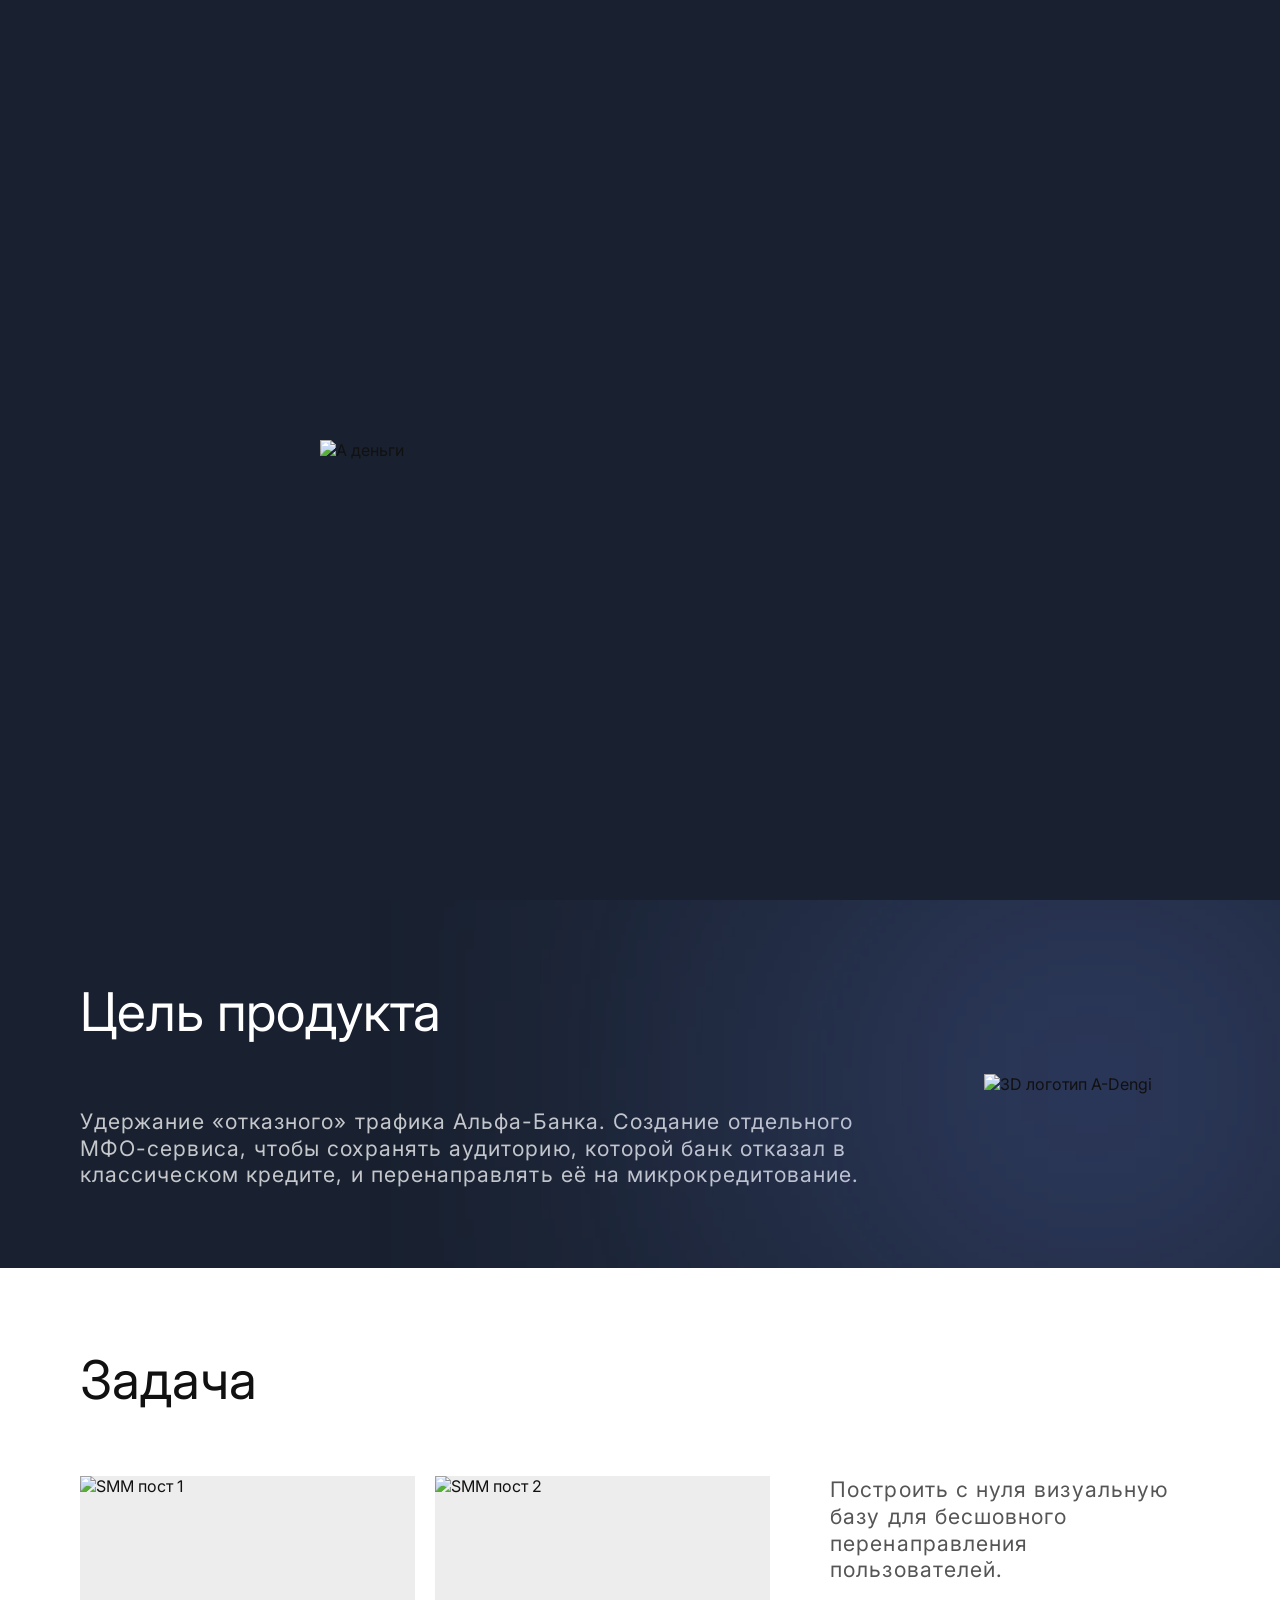
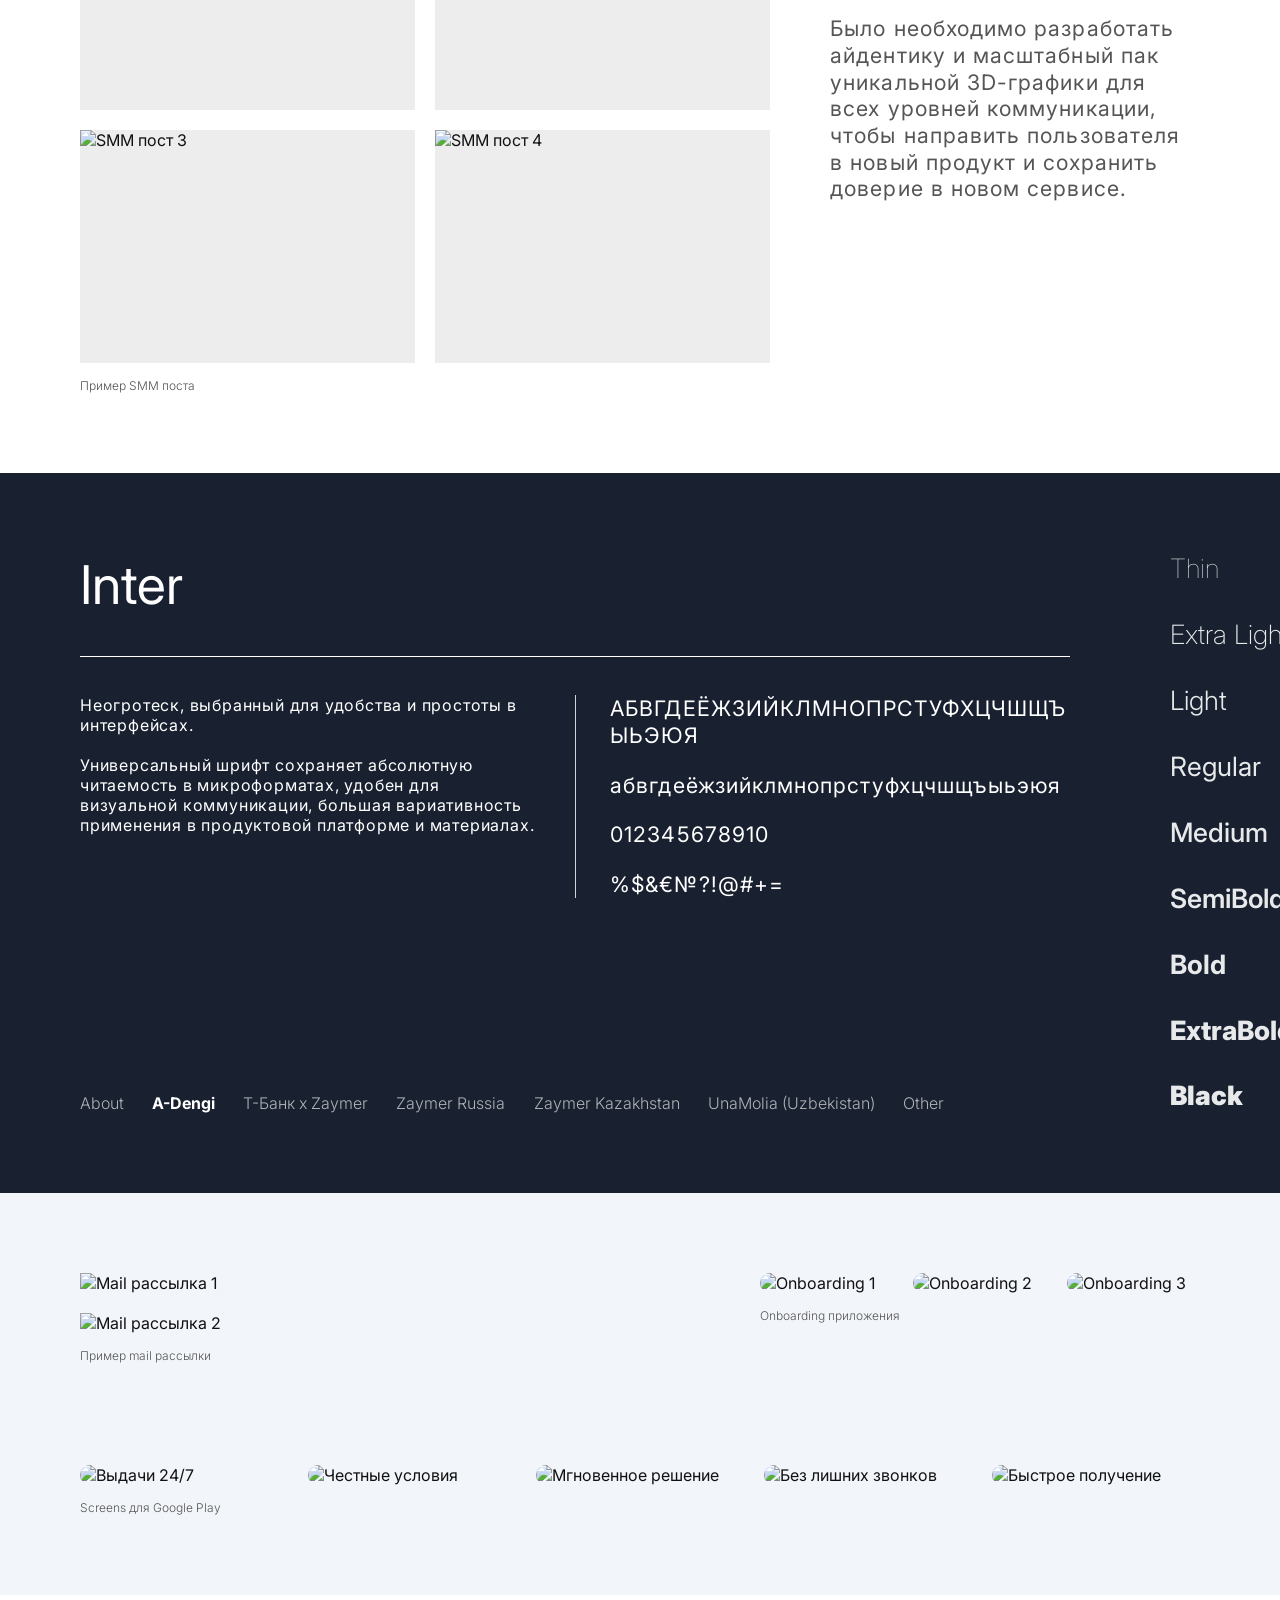
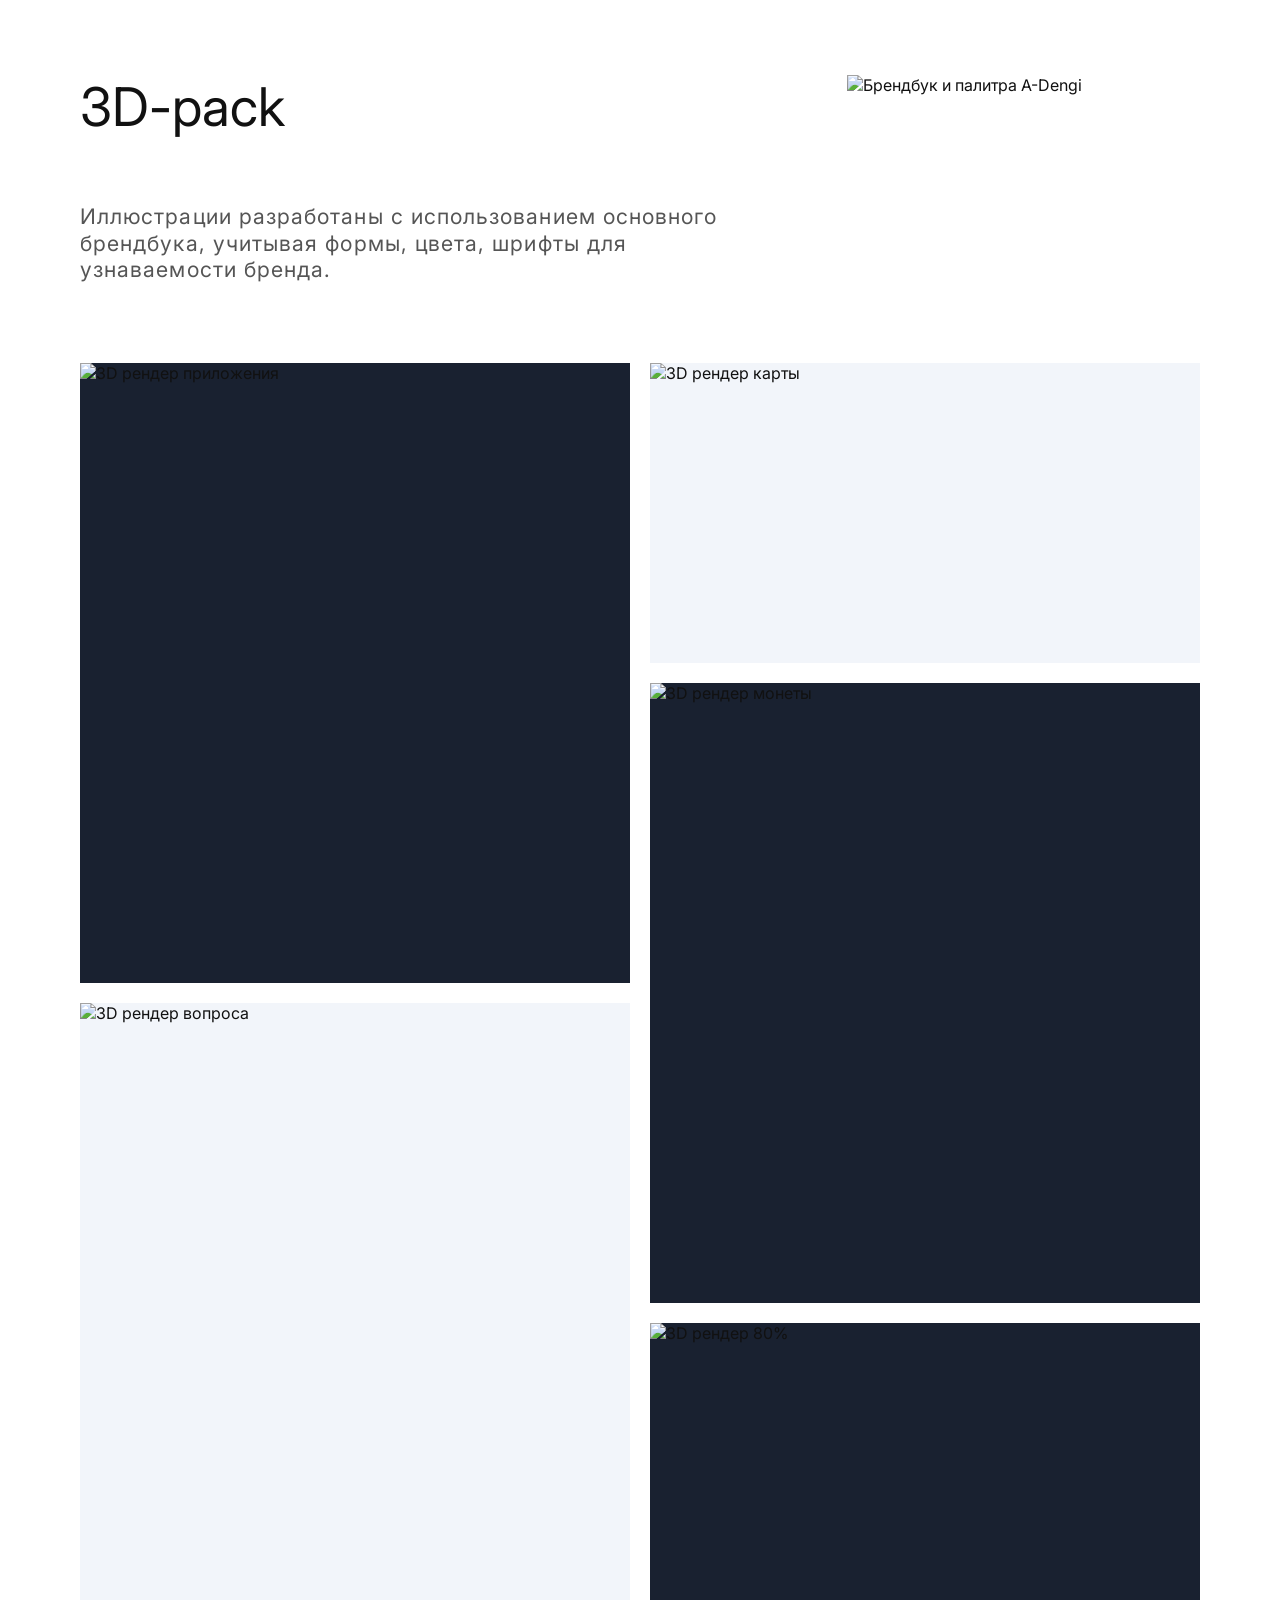
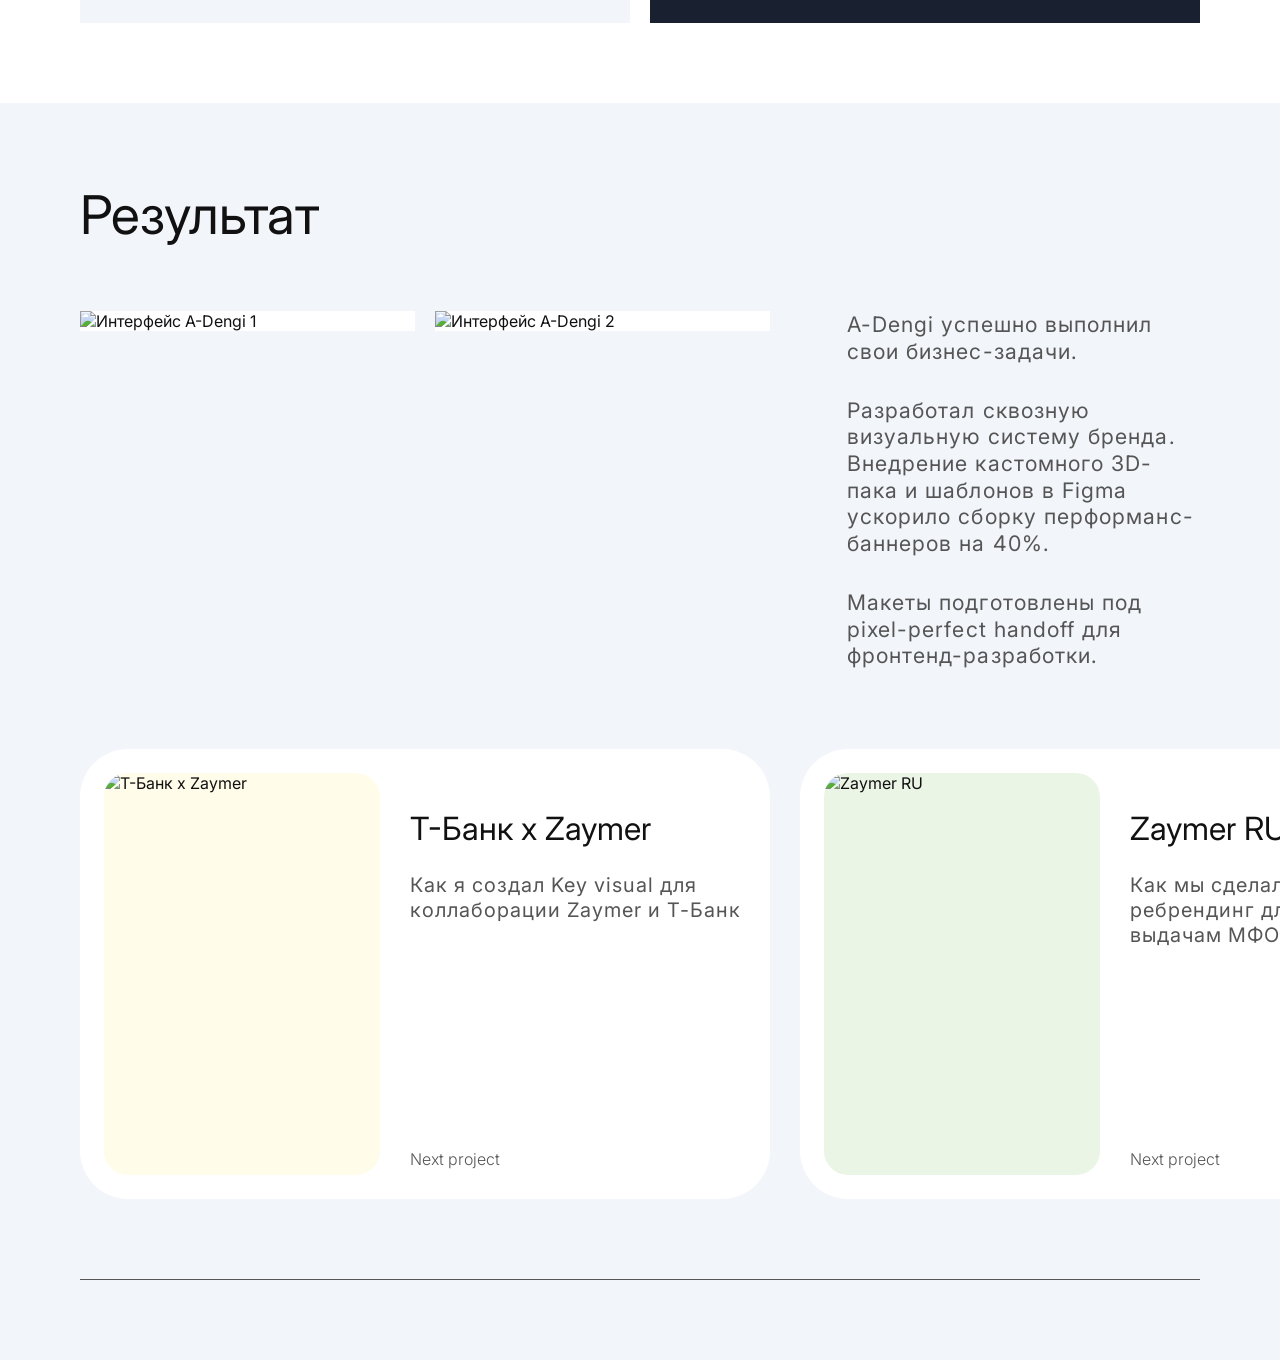
==== commit 80fa6c3f: "загрузил новую версию 2.0 (добавил мобилку)" ====
--- a/a-dengi.html
+++ b/a-dengi.html
@@ -1,481 +1,349 @@
 <!DOCTYPE html>
 <html lang="ru">
 <head>
-    <meta charset="UTF-8">
-    <meta name="viewport" content="width=device-width, initial-scale=1.0">
-    <title>A-Dengi Case - Kurlaev Andrew</title>
-    <link href="https://fonts.googleapis.com/css2?family=Inter:wght@100;200;300;400;500;600;700;800;900&display=swap" rel="stylesheet">
-    <link rel="stylesheet" href="styles.css">
-    <link rel="stylesheet" href="responsive.css">
+  <meta charset="UTF-8" />
+  <meta name="viewport" content="width=device-width, initial-scale=1.0" />
+  <title>A-Dengi — Kurlaev Andrew</title>
+  <link rel="preconnect" href="https://fonts.googleapis.com" />
+  <link rel="preconnect" href="https://fonts.gstatic.com" crossorigin />
+  <link href="https://fonts.googleapis.com/css2?family=Inter:wght@100;200;300;400;500;600;700;800;900&display=swap" rel="stylesheet" />
+  <link rel="stylesheet" href="style.css" />
+  <link rel="stylesheet" href="case.css" />
 </head>
-<body class="a-dengi-page">
-
-     <header class="site-header-fixed header-hidden-initially">
-    
-    <!-- Нижняя линия во всю ширину экрана (1920px) теперь лежит здесь -->
-    <div class="header-bottom-line"></div>
-
-    <div class="header-wrapper-fluid">
-        <div class="header-row">
-            
-            <button class="header-menu-btn" type="button" aria-label="Меню" aria-expanded="false">
-                <span></span>
-                <span></span>
-                <span></span>
-            </button>
-
-            <!-- Левая навигация -->
-            <nav class="header-nav-main">
-                <a href="index.html#about" class="header-nav-link">About</a>
-                <a href="index.html#cases" class="header-nav-link">Cases</a>
-                <a href="index.html#skills" class="header-nav-link">Experience</a> 
-            </nav>
-            
-            <!-- Центр -->
-            <div class="header-title-center" data-ru="Курлаев Андрей" data-en="Kurlaev Andrew">Курлаев Андрей</div>
-            
-            <!-- Правые языки -->
-            <div class="header-nav-lang">
-                <a href="?lang=ru" class="header-lang-link">RU</a>
-                <a href="?lang=en" class="header-lang-link active">ENG</a>
-            </div>
-            
-        </div>
+<body class="case-page">
+
+  <!-- Липкая шапка (появляется после скролла первого экрана) -->
+  <header class="site-header site-header--reveal" id="header">
+    <div class="header-inner">
+      <button class="burger-btn" id="burgerBtn" aria-label="Открыть меню" aria-expanded="false">
+        <span></span>
+        <span></span>
+        <span></span>
+      </button>
+
+      <nav class="header-nav" aria-label="Основная навигация">
+        <a href="index.html#about" class="nav-link">About</a>
+        <a href="index.html#cases" class="nav-link is-active">Cases</a>
+        <a href="index.html#experience" class="nav-link">Experience</a>
+      </nav>
+
+      <a href="index.html" class="header-brand">Kurlaev Andrew</a>
+
+      <div class="lang-switch" role="group" aria-label="Выбор языка">
+        <button class="lang-btn is-active" data-lang="ru">RU</button>
+        <button class="lang-btn" data-lang="eng">ENG</button>
+      </div>
     </div>
-</header>
-
-    <!-- БЛОК 1: ОБЛОЖКА (1920x1080) -->
-    <section id="adengi-1" class="adengi-cover-section">
-    <div class="adengi-cover-wrapper">
-        
-        <div class="adengi-logo-container">
-            <img src="images/a-dengi-logo.svg" alt="A-Dengi Logo" class="adengi-main-logo">
-        </div>
-
+    <div class="header-divider"></div>
+  </header>
+
+  <!-- Мобильное меню -->
+  <div class="mobile-menu" id="mobileMenu" aria-hidden="true">
+    <nav class="mobile-menu-nav">
+      <a href="index.html#about" class="mobile-nav-link">About</a>
+      <a href="index.html#cases" class="mobile-nav-link">Cases</a>
+      <a href="index.html#experience" class="mobile-nav-link">Experience</a>
+    </nav>
+    <div class="mobile-menu-contacts">
+      <a href="tel:+79833209153">+7-983-320-91-53</a>
+      <a href="https://t.me/superandrew1" target="_blank" rel="noopener">tg: @superandrew1</a>
+      <a href="mailto:an-di.91@mail.ru">an-di.91@mail.ru</a>
     </div>
-</section>
-
-    <!-- БЛОК 2: ЦЕЛЬ ПРОДУКТА (1920x1080) -->
-    <section id="adengi-2" class="adengi-section-fluid">
-    <div class="adengi-wrapper-fluid">
-        
-        <div class="adengi-row-2">
-            
-            <div class="adengi-text-block-2">
-                <h2 class="adengi-title-2" data-ru="Цель продукта" data-en="Product Goal">Цель продукта</h2>
-                <p class="adengi-lead-2" data-ru="Удержание «отказного» трафика Альфа-Банка. Создание отдельного МФО-сервиса, чтобы сохранять аудиторию, которой банк отказал <br>в классическом кредите, и перенаправлять <br>её на микрокредитование." data-en="Retaining Alfa-Bank’s rejected traffic. <br>Creating a dedicated micro-lending brand identity <br>to capture and re-engage users denied traditional bank loans, communicating a seamless transition <br>to alternative financial solutions.">Удержание «отказного» трафика Альфа-Банка. Создание отдельного МФО-сервиса, чтобы сохранять аудиторию, которой банк отказал в классическом кредите, и перенаправлять её на микрокредитование.</p>
-            </div>
-
-            <div class="adengi-ill-block-2">
-                <img src="images/a-dengi-ill-1.png" alt="Иллюстрация Цель продукта" class="adengi-img-2">
-            </div>
-
-        </div>
-
+  </div>
+
+  <main>
+    <!-- 1. Первый экран с SVG логотипом -->
+    <section class="case-hero" id="caseHero">
+      <img src="image/adengi-logo-desktop.svg" alt="А деньги" class="case-hero__logo-desktop" />
+      <img src="image/adengi-logo-mobile.svg" alt="А деньги" class="case-hero__logo-mobile" />
+    </section>
+
+    <!-- 2. Цель продукта -->
+    <section class="case-goal">
+      <div class="container case-goal__container">
+        <div class="case-goal__text">
+          <h1 class="case-heading case-heading--white">Цель продукта</h1>
+          <p class="case-lead case-lead--light">
+            Удержание «отказного» трафика Альфа-Банка. Создание отдельного МФО-сервиса, чтобы сохранять аудиторию, которой банк отказал в классическом кредите, и перенаправлять её на микрокредитование.
+          </p>
+        </div>
+
+        <div class="case-goal__visual">
+          <div class="case-goal__glow" aria-hidden="true"></div>
+          <img src="image/adengi-goal-3d.png" alt="3D логотип A-Dengi" class="case-goal__img" />
+        </div>
+      </div>
+    </section>
+
+    <!-- 3. Задача -->
+    <section class="case-task">
+      <div class="container">
+        <h2 class="case-heading">Задача</h2>
+
+        <div class="case-task__grid">
+          <div class="case-task__media-wrap">
+            <div class="case-task__smm-grid">
+              <div class="smm-tile"><img src="image/adengi-smm-1.png" alt="SMM пост 1" /></div>
+              <div class="smm-tile"><img src="image/adengi-smm-2.png" alt="SMM пост 2" /></div>
+              <div class="smm-tile"><img src="image/adengi-smm-3.png" alt="SMM пост 3" /></div>
+              <div class="smm-tile"><img src="image/adengi-smm-4.png" alt="SMM пост 4" /></div>
+            </div>
+            <span class="case-caption">Пример SMM поста</span>
+          </div>
+
+          <div class="case-task__text">
+            <p>
+              Построить с нуля визуальную базу для бесшовного перенаправления пользователей.
+            </p>
+            <p>
+              Было необходимо разработать айдентику и масштабный пак уникальной 3D-графики для всех уровней коммуникации, чтобы направить пользователя в новый продукт и сохранить доверие в новом сервисе.
+            </p>
+          </div>
+        </div>
+      </div>
+    </section>
+
+    <!-- 4. Типографика (Inter) -->
+    <section class="case-typography">
+      <div class="container case-typography__container">
+        <div class="case-typography__left">
+          <h2 class="case-heading case-heading--white">Inter</h2>
+          <div class="typo-divider"></div>
+
+          <div class="typo-info-grid">
+            <div class="typo-desc">
+              <p>Неогротеск, выбранный для удобства и простоты в интерфейсах.</p>
+              <p>Универсальный шрифт сохраняет абсолютную читаемость в микроформатах, удобен для визуальной коммуникации, большая вариативность применения в продуктовой платформе и материалах.</p>
+            </div>
+
+            <div class="typo-divider typo-divider--mobile"></div>
+
+            <div class="typo-glyphs">
+              <p>АБВГДЕЁЖЗИЙКЛМНОПРСТУФХЦЧШЩЪЫЬЭЮЯ</p>
+              <p>абвгдеёжзийклмнопрстуфхцчшщъыьэюя</p>
+              <p>012345678910</p>
+              <p>%$&amp;€№?!@#+=</p>
+            </div>
+          </div>
+
+          <div class="typo-divider typo-divider--mobile"></div>
+
+          <nav class="case-inline-nav" aria-label="Проекты">
+            <a href="index.html#about">About</a>
+            <a href="a-dengi.html" class="is-active">A-Dengi</a>
+            <a href="tbank-zaymer.html">Т-Банк x Zaymer</a>
+            <a href="zaymer-ru.html">Zaymer Russia</a>
+            <a href="zaymer-kz.html">Zaymer Kazakhstan</a>
+            <a href="unamolia.html">UnaMolia (Uzbekistan)</a>
+            <a href="other.html">Other</a>
+          </nav>
+        </div>
+
+        <div class="case-typography__right">
+          <div class="typo-aa-col">
+            <div class="typo-aa" style="font-weight: 100;">Аа</div>
+            <div class="typo-aa" style="font-weight: 200;">Аа</div>
+            <div class="typo-aa" style="font-weight: 300;">Аа</div>
+            <div class="typo-aa" style="font-weight: 400;">Аа</div>
+            <div class="typo-aa" style="font-weight: 500;">Аа</div>
+          </div>
+
+          <div class="typo-weights-col">
+            <span style="font-weight: 100;">Thin</span>
+            <span style="font-weight: 200;">Extra Light</span>
+            <span style="font-weight: 300;">Light</span>
+            <span style="font-weight: 400;">Regular</span>
+            <span style="font-weight: 500;">Medium</span>
+            <span style="font-weight: 600;">SemiBold</span>
+            <span style="font-weight: 700;">Bold</span>
+            <span style="font-weight: 800;">ExtraBold</span>
+            <span style="font-weight: 900;">Black</span>
+          </div>
+        </div>
+      </div>
+    </section>
+
+    <!-- 5. Mail рассылки и Onboarding -->
+    <section class="case-comms">
+      <div class="container">
+        <div class="case-comms__grid">
+          <div class="case-comms__mail">
+            <div class="mail-stack">
+              <img src="image/adengi-mail-1.png" alt="Mail рассылка 1" class="mail-img" />
+              <img src="image/adengi-mail-2.png" alt="Mail рассылка 2" class="mail-img" />
+            </div>
+            <span class="case-caption">Пример mail рассылки</span>
+          </div>
+
+          <div class="case-comms__onboard">
+            <div class="onboard-row">
+              <img src="image/adengi-onboard-1.png" alt="Onboarding 1" class="onboard-img" />
+              <img src="image/adengi-onboard-2.png" alt="Onboarding 2" class="onboard-img" />
+              <img src="image/adengi-onboard-3.png" alt="Onboarding 3" class="onboard-img" />
+            </div>
+            <span class="case-caption">Onboarding приложения</span>
+          </div>
+        </div>
+      </div>
+    </section>
+
+    <!-- 6. Screens для Google Play -->
+    <section class="case-store">
+      <div class="container">
+        <div class="store-grid">
+          <img src="image/adengi-gp-1.png" alt="Выдачи 24/7" />
+          <img src="image/adengi-gp-2.png" alt="Честные условия" />
+          <img src="image/adengi-gp-3.png" alt="Мгновенное решение" />
+          <img src="image/adengi-gp-4.png" alt="Без лишних звонков" />
+          <img src="image/adengi-gp-5.png" alt="Быстрое получение" />
+        </div>
+        <span class="case-caption">Screens для Google Play</span>
+      </div>
+    </section>
+
+    <!-- 7. 3D-pack (единая иллюстрация брендбука) -->
+    <section class="case-3dpack">
+      <div class="container case-3dpack__container">
+        <div class="case-3dpack__text">
+          <h2 class="case-heading">3D-pack</h2>
+          <p class="case-lead">
+            Иллюстрации разработаны с использованием основного брендбука, учитывая формы, цвета, шрифты для узнаваемости бренда.
+          </p>
+        </div>
+
+        <div class="case-3dpack__visual">
+          <img src="image/adengi-3dpack-brandbook.png" alt="Брендбук и палитра A-Dengi" class="case-3dpack__img" />
+        </div>
+      </div>
+    </section>
+
+    <!-- 8. Сетка 3D-рендеров -->
+    <section class="case-renders">
+      <div class="container">
+        <div class="renders-masonry">
+          <div class="renders-col">
+            <div class="render-tile render-tile--tall render-tile--dark">
+              <img src="image/adengi-render-1.png" alt="3D рендер приложения" />
+            </div>
+            <div class="render-tile render-tile--tall render-tile--light">
+              <img src="image/adengi-render-2.png" alt="3D рендер вопроса" />
+            </div>
+          </div>
+
+          <div class="renders-col">
+            <div class="render-tile render-tile--short render-tile--light">
+              <img src="image/adengi-render-3.png" alt="3D рендер карты" />
+            </div>
+            <div class="render-tile render-tile--tall render-tile--dark">
+              <img src="image/adengi-render-4.png" alt="3D рендер монеты" />
+            </div>
+            <div class="render-tile render-tile--short render-tile--dark">
+              <img src="image/adengi-render-5.png" alt="3D рендер 80%" />
+            </div>
+          </div>
+        </div>
+      </div>
+    </section>
+
+    <!-- 9. Результат -->
+    <section class="case-result">
+      <div class="container">
+        <h2 class="case-heading">Результат</h2>
+
+        <div class="case-result__grid">
+          <div class="case-result__screens">
+            <img src="image/adengi-result-1.jpg" alt="Интерфейс A-Dengi 1" />
+            <img src="image/adengi-result-2.jpg" alt="Интерфейс A-Dengi 2" />
+          </div>
+
+          <div class="case-result__text">
+            <p>A-Dengi успешно выполнил свои бизнес-задачи.</p>
+            <p>
+              Разработал сквозную визуальную систему бренда. Внедрение кастомного 3D-пака и шаблонов в Figma ускорило сборку перформанс-баннеров на 40%.
+            </p>
+            <p>Макеты подготовлены под pixel-perfect handoff для фронтенд-разработки.</p>
+          </div>
+        </div>
+      </div>
+    </section>
+
+    <!-- 10. Нижняя навигация (без A-Dengi) -->
+    <section class="project-nav-section case-nav-section" aria-label="Навигация по проектам">
+      <div class="project-nav-track" id="projectNavTrack">
+        <a href="tbank-zaymer.html" class="project-nav-card case-nav-card">
+          <div class="project-nav-card__thumb" style="background: #FFFCEA;">
+            <img src="image/nav-2.png" alt="Т-Банк x Zaymer" />
+          </div>
+          <div class="project-nav-card__body">
+            <div>
+              <h3 class="project-nav-card__title">Т-Банк x Zaymer</h3>
+              <p class="project-nav-card__desc">Как я создал Key visual для коллаборации Zaymer и Т-Банк</p>
+            </div>
+            <span class="project-nav-card__next">Next project</span>
+          </div>
+        </a>
+
+        <a href="zaymer-ru.html" class="project-nav-card case-nav-card">
+          <div class="project-nav-card__thumb" style="background: #EBF5E5;">
+            <img src="image/nav-3.png" alt="Zaymer RU" />
+          </div>
+          <div class="project-nav-card__body">
+            <div>
+              <h3 class="project-nav-card__title">Zaymer RU</h3>
+              <p class="project-nav-card__desc">Как мы сделали крупный ребрендинг для лидера по выдачам МФО - Zaymer</p>
+            </div>
+            <span class="project-nav-card__next">Next project</span>
+          </div>
+        </a>
+
+        <a href="zaymer-kz.html" class="project-nav-card case-nav-card">
+          <div class="project-nav-card__thumb" style="background: #E8F5EC;">
+            <img src="image/nav-4.png" alt="Zaymer KZ" />
+          </div>
+          <div class="project-nav-card__body">
+            <div>
+              <h3 class="project-nav-card__title">Zaymer KZ</h3>
+              <p class="project-nav-card__desc">Как я локализировал с помощью брендинга весь SMM для МФО в Казахстане</p>
+            </div>
+            <span class="project-nav-card__next">Next project</span>
+          </div>
+        </a>
+
+        <a href="unamolia.html" class="project-nav-card case-nav-card">
+          <div class="project-nav-card__thumb" style="background: #E6EFFF;">
+            <img src="image/nav-5.png" alt="UnaMolia" />
+          </div>
+          <div class="project-nav-card__body">
+            <div>
+              <h3 class="project-nav-card__title">UnaMolia (Uzbekistan)</h3>
+              <p class="project-nav-card__desc">Как мы создали уникальный продукт для целой страны</p>
+            </div>
+            <span class="project-nav-card__next">Next project</span>
+          </div>
+        </a>
+
+        <a href="other.html" class="project-nav-card case-nav-card">
+          <div class="project-nav-card__thumb" style="background: #FFFBE5;">
+            <img src="image/nav-6.png" alt="Other" />
+          </div>
+          <div class="project-nav-card__body">
+            <div>
+              <h3 class="project-nav-card__title">Other</h3>
+              <p class="project-nav-card__desc">Другие проекты которые я разрабатывал</p>
+            </div>
+            <span class="project-nav-card__next">Next project</span>
+          </div>
+        </a>
+      </div>
+    </section>
+  </main>
+
+  <footer class="site-footer case-footer">
+    <div class="container">
+      <div class="footer-line"></div>
     </div>
-</section>
-
-    <!-- БЛОК 3: ЗАДАЧА (1920x1080) -->
-    <section id="adengi-3" class="adengi-section-white">
-    <div class="adengi-wrapper-fluid">
-        
-        <h2 class="adengi-title-3" data-ru="Задача" data-en="The Challenge">Задача</h2>
-
-        <div class="adengi-ill-block-3">
-            <img src="images/a-dengi-smm.png" alt="Иллюстрация Задачи" class="adengi-img-3">
-        </div>
-
-        <div class="adengi-text-block-3">
-            <p class="adengi-lead-3" data-ru="Построить с нуля визуальную базу <br>для бесшовного перенаправления пользователей. <br><br>Было необходимо разработать айдентику <br>и масштабный пак уникальной 3D-графики для всех уровней коммуникации, чтобы направить пользователя в новый продукт <br>и сохранить доверие в новом сервисе." data-en="To establish a visual foundation from scratch that enables seamless user redirection. <br><br>The project required developing <br>a comprehensive brand identity <br>and a massive, custom 3D graphics system <br>for all communication levels. The goal <br>was to guide users into the new product while maintaining bulletproof trust <br>in the newly launched service.">Построить с нуля визуальную базу для бесшовного перенаправления пользователей. Было необходимо разработать айдентику и масштабный пак уникальной 3D-графики для всех уровней коммуникации, чтобы направить пользователя в новый продукт и сохранить доверие в новом сервисе.</p>
-        </div>
-
-        <div class="adengi-caption-3" data-ru="Пример SMM поста" data-en="SMM Post Example">Пример SMM поста</div>
-
-    </div>
-</section>
-
-    <!-- БЛОК 4: ЭКРАН ШРИФТ (1920x1080) -->
-    <section id="adengi-4" class="adengi-section-dark">
-    <div class="adengi-wrapper-fluid">
-        
-        <div class="adengi-row-4">
-            
-            <h2 class="adengi-title-4">Inter</h2>
-
-            <div class="adengi-hr-4"></div>
-
-            <div class="adengi-desc-block-4">
-                <p class="adengi-desc-text-4" data-ru="Неогротеск, выбранный для удобства <br>и простоты в интерфейсах. <br><br>Универсальный шрифт сохраняет абсолютную читаемость в микроформатах, удобен для визуальной коммуникации, большая вариативность применения <br>в продуктовой платформе и материадах." data-en="A Neo-Grotesque typeface selected <br>for interface clarity and simplicity. <br><br>This versatile font maintains flawless readability at micro-scales, streamlines visual communication, and offers high flexibility across the product platform <br>and marketing materials.">Неогротеск, выбранный для удобства и простоты в интерфейсах. Универсальный шрифт сохраняет абсолютную читаемость в микроформатах, удобен для визуальной коммуникации, большая вариативность применения в продуктовой платформе и материадах.</p>
-            </div>
-
-            <div class="adengi-vr-4"></div>
-
-            <div class="adengi-alphabet-4">
-                <div class="adengi-alpha-line">АБВГДЕЁЖЗИЙКЛМНОП РСТУФХЦЧШЩЪЫЬЭЮЯ</div>
-                <div class="adengi-alpha-line">абвгдеёжзийклмнопрст уфхцчшщъыьэюя</div>
-                <div class="adengi-alpha-line">012345678910</div>
-                <div class="adengi-alpha-line">%&$€№?!@#+=</div>
-            </div>
-
-            <div class="adengi-glyphs-column-4">
-                <div class="adengi-glyph-item w-thin"><span class="adengi-glyph-text">Аа</span></div>
-                <div class="adengi-glyph-item w-extralight"><span class="adengi-glyph-text">Аа</span></div>
-                <div class="adengi-glyph-item w-light"><span class="adengi-glyph-text">Аа</span></div>
-                <div class="adengi-glyph-item w-regular"><span class="adengi-glyph-text">Аа</span></div>
-                <div class="adengi-glyph-item w-medium"><span class="adengi-glyph-text">Аа</span></div>
-            </div>
-
-            <div class="adengi-weights-column-4">
-                <div class="adengi-weight-item w-thin">Thin</div>
-                <div class="adengi-weight-item w-extralight">Extra Light</div>
-                <div class="adengi-weight-item w-light">Light</div>
-                <div class="adengi-weight-item w-regular">Regular</div>
-                <div class="adengi-weight-item w-medium">Medium</div>
-                <div class="adengi-weight-item w-semibold">SemiBold</div>
-                <div class="adengi-weight-item w-bold">Bold</div>
-                <div class="adengi-weight-item w-extrabold">ExtraBold</div>
-                <div class="adengi-weight-item w-black">Black</div>
-            </div>
-
-            <nav class="adengi-nav-4">
-                <a href="index.html" class="adengi-nav-item-4">About</a>
-                <a href="a-dengi.html" class="adengi-nav-item-4 active">A-Dengi</a>
-                <a href="t-bank.html" class="adengi-nav-item-4">Т-Банк x Zaymer</a>
-                <a href="zaymer-ru.html" class="adengi-nav-item-4">Zaymer Russia</a>
-                <a href="zaymer-kz.html" class="adengi-nav-item-4">Zaymer Kazakhstan</a>
-                <a href="unamolia.html" class="adengi-nav-item-4">UnaMolia (Uzbekistan)</a>
-                <a href="other.html" class="adengi-nav-item-4">Other</a>
-            </nav>
-
-        </div>
-
-    </div>
-</section>
-
-    <!-- БЛОК 5: ПРИМЕРЫ КОММУНИКАЦИИ (1920x934) -->
-    <section id="adengi-5" class="adengi-section-gray">
-    <div class="adengi-wrapper-fluid-5">
-        
-        <div class="adengi-row-5">
-            
-            <div class="adengi-media-box m-box-1">
-                <img src="images/a-dengi-media-1.png" alt="Media 1" class="adengi-media-img">
-            </div>
-
-            <div class="adengi-media-box m-box-2">
-                <img src="images/a-dengi-media-2.png" alt="Media 2" class="adengi-media-img">
-            </div>
-
-            <div class="adengi-media-box m-box-3">
-                <img src="images/a-dengi-media-3.png" alt="Media 3" class="adengi-media-img">
-            </div>
-
-            <div class="adengi-media-box m-box-4">
-                <img src="images/a-dengi-media-4.png" alt="Media 4" class="adengi-media-img">
-            </div>
-
-            <div class="adengi-media-box m-box-5">
-                <img src="images/a-dengi-media-5.png" alt="Media 5" class="adengi-media-img">
-            </div>
-
-            <p class="adengi-media-caption caption-mail" data-ru="Пример mail рассылки" data-en="Email Sample">Пример mail рассылки</p>
-
-            <p class="adengi-media-caption caption-onboard" data-ru="Onboarding приложения" data-en="App Onboarding">Onboarding приложения</p>
-
-        </div>
-
-    </div>
-</section>
-
-    <!-- БЛОК 6: СКРИНШОТЫ GOOGLE PLAY (1920x1080) -->
-    <section id="adengi-6" class="adengi-section-gray-840">
-    <div class="adengi-wrapper-fluid">
-        
-        <div class="adengi-row-6">
-            
-            <div class="adengi-store-box store-box-1">
-                <img src="images/a-dengi-store-1.png" alt="Google Play Screen 1" class="adengi-store-img">
-            </div>
-
-            <div class="adengi-store-box store-box-2">
-                <img src="images/a-dengi-store-2.png" alt="Google Play Screen 2" class="adengi-store-img">
-            </div>
-
-            <div class="adengi-store-box store-box-3">
-                <img src="images/a-dengi-store-3.png" alt="Google Play Screen 3" class="adengi-store-img">
-            </div>
-
-            <div class="adengi-store-box store-box-4">
-                <img src="images/a-dengi-store-4.png" alt="Google Play Screen 4" class="adengi-store-img">
-            </div>
-
-            <div class="adengi-store-box store-box-5">
-                <img src="images/a-dengi-store-5.png" alt="Google Play Screen 5" class="adengi-store-img">
-            </div>
-
-            <p class="adengi-store-caption" data-ru="Screens для Google Play" data-en="Google Play Screenshots">Screens для Google Play</p>
-
-        </div>
-
-    </div>
-</section>
-
-    <!-- БЛОК 7: 3D-PACK (1920x840) -->
-    <section id="adengi-7" class="adengi-section-white-600">
-    <div class="adengi-wrapper-fluid-7">
-        
-        <div class="adengi-row-7">
-            
-            <div class="adengi-info-block-7">
-                <h2 class="adengi-title-7">3D-pack</h2>
-                
-                <p class="adengi-lead-7" data-ru="Иллюстрации разработаны <br>с использованием основного брендбука, учитывая формы, цвета, шрифты <br>для узнаваемости бренда." data-en="The illustrations were developed based <br>on the core brand book, aligning <br>with shapes, colors, and typography <br>to maximize brand recognition.">Иллюстрации разработаны с использованием основного брендбука, учитывая формы, цвета, шрифты для узнаваемости бренда.</p>
-            </div>
-
-            <div class="adengi-ill-block-7">
-                <img src="images/a-dengi-3dpack.png" alt="A-Dengi 3D Pack" class="adengi-img-7">
-            </div>
-
-        </div>
-
-    </div>
-</section>
-
-    <!-- БЛОК 8: МЕГА-СТЕНА 3D-ГРАФИКИ (1920x2130) -->
-    <section id="adengi-8" class="adengi-section-mega">
-    <div class="adengi-wrapper-fluid-8">
-        
-        <div class="adengi-row-8">
-            
-            <div class="adengi-mega-box mega-box-1">
-                <img src="images/a-dengi-mega-1.png" alt="3D Mega Pack 1" class="adengi-mega-img">
-            </div>
-
-            <div class="adengi-mega-box mega-box-2">
-                <img src="images/a-dengi-mega-2.png" alt="3D Mega Pack 2" class="adengi-mega-img">
-            </div>
-
-            <div class="adengi-mega-box mega-box-3">
-                <img src="images/a-dengi-mega-3.png" alt="3D Mega Pack 3" class="adengi-mega-img">
-            </div>
-
-            <div class="adengi-mega-box mega-box-4">
-                <img src="images/a-dengi-mega-4.png" alt="3D Mega Pack 4" class="adengi-mega-img">
-            </div>
-
-            <div class="adengi-mega-box mega-box-5">
-                <img src="images/a-dengi-mega-5.png" alt="3D Mega Pack 5" class="adengi-mega-img">
-            </div>
-
-        </div>
-
-    </div>
-</section>
-
-    <!-- БЛОК 9: РЕЗУЛЬТАТ (1920x1110) -->
-    <section id="adengi-9" class="adengi-section-gray-870">
-    <div class="adengi-wrapper-fluid-9">
-        
-        <div class="adengi-row-9">
-            
-            <h2 class="adengi-title-9" data-ru="Результат" data-en="Results">Результат</h2>
-
-            <div class="adengi-result-ill-block">
-                <img src="images/a-dengi-result.png" alt="A-Dengi Результат" class="adengi-result-img">
-            </div>
-
-            <div class="adengi-result-text-block">
-                <p class="adengi-result-lead" data-ru="A-Dengi успешно выполнил <br>свои бизнес-задачи. <br><br>Разработал сквозную визуальную систему бренда. Внедрение кастомного 3D-пака <br>и шаблонов в Figma ускорило сборку перформанс-баннеров на 40%. <br><br>Макеты подготовлены под pixel-perfect handoff для фронтенд-разработки." data-en="A-Dengi successfully achieved its core business goals. <br><br>I developed an end-to-end brand visual system. Implementing the custom 3D pack <br>and reusable Figma templates accelerated performance banner production by 40%. <br><br>All layouts were delivered via a pixel-perfect handoff, fully optimized for frontend development.">Screens для Google Play</p>
-            </div>
-
-        </div>
-
-    </div>
-</section>
-
-<!-- ЭКРАН: ГОРИЗОНТАЛЬНАЯ НАВИГАЦИЯ КЕЙСОВ -->
-<section id="nav-a-dengi" class="cases-slider-section">
-    <div class="slider-track">
-
-        <a href="a-dengi.html" class="slider-card-link">
-            <div class="slider-card-ill-container">
-                <img src="images/scroll_1.png" alt="A-Dengi" class="slider-card-ill">
-            </div>
-            <div class="slider-card-content">
-                <div class="slider-card-title">A-Dengi</div>
-                <div class="slider-card-subtitle" data-ru="Как мы разработали МФО <br>от Альфа Банка" data-en="How We Built a Micro-Lending Platform <br>for Alfa-Bank">Как мы разработали МФО <br>от Альфа Банка</div>
-            </div>
-            <div class="slider-card-action">Next project</div>
-        </a>
-
-        <a href="t-bank.html" class="slider-card-link">
-            <div class="slider-card-ill-container">
-                <img src="images/scroll_2.png" alt="Т-Банк x Zaymer" class="slider-card-ill">
-            </div>
-            <div class="slider-card-content">
-                <div class="slider-card-title" data-ru="Т-Банк x Zaymer" data-en="Т-Bank x Zaymer">Т-Банк x Zaymer</div>
-                <div class="slider-card-subtitle" data-ru="Как я создал Key visual для коллаборации Zaymer и Т-Банк" data-en="How I Designed the Key Visual for the Zaymer <br>× T-Bank Collaboration">Как я создал Key visual для коллаборации Zaymer и Т-Банк</div>
-            </div>
-            <div class="slider-card-action">Next project</div>
-        </a>
-
-        <a href="zaymer-ru.html" class="slider-card-link">
-            <div class="slider-card-ill-container">
-                <img src="images/scroll_3.png" alt="Zaymer RU" class="slider-card-ill">
-            </div>
-            <div class="slider-card-content">
-                <div class="slider-card-title">Zaymer RU</div>
-                <div class="slider-card-subtitle" data-ru="Как мы сделали крупный ребрендинг для лидера <br>по выдачам МФО - Zaymer" data-en="How We Pulled Off a Massive Rebrand for Zaymer, <br>the Market Leader <br>in Micro-Lending">Как мы сделали крупный ребрендинг для лидера по выдачам МФО - Zaymer</div>
-            </div>
-            <div class="slider-card-action">Next project</div>
-        </a>
-
-        <a href="zaymer-kz.html" class="slider-card-link">
-            <div class="slider-card-ill-container">
-                <img src="images/scroll_4.png" alt="Zaymer KZ" class="slider-card-ill">
-            </div>
-            <div class="slider-card-content">
-                <div class="slider-card-title">Zaymer KZ</div>
-                <div class="slider-card-subtitle" data-ru="Как я локализировал <br>с помощью брендинга <br>весь SMM для МФО <br>в Казахстане" data-en="How I Used Branding <br>to Localize the Complete SMM for a Kazakhstani FinTech">Как я локализировал с помощью брендинга весь SMM для МФО в Казахстане</div>
-            </div>
-            <div class="slider-card-action">Next project</div>
-        </a>
-
-        <a href="unamolia.html" class="slider-card-link">
-            <div class="slider-card-ill-container">
-                <img src="images/scroll_5.png" alt="UnaMolia" class="slider-card-ill">
-            </div>
-            <div class="slider-card-content">
-                <div class="slider-card-title">UnaMolia<br>(Uzbekistan)</div>
-                <div class="slider-card-subtitle" data-ru="Как мы создали уникальный продукт для целой страны" data-en="How We Built <br>a Groundbreaking Product <br>on a National Scale">Как мы создали уникальный продукт для целой страны</div>
-            </div>
-            <div class="slider-card-action">Next project</div>
-        </a>
-
-        <a href="other.html" class="slider-card-link">
-            <div class="slider-card-ill-container">
-                <img src="images/scroll_6.png" alt="Other" class="slider-card-ill">
-            </div>
-            <div class="slider-card-content">
-                <div class="slider-card-title">Other</div>
-                <div class="slider-card-subtitle" data-ru="Другие проекты которые <br>я разрабатывал" data-en="More Projects I’ve Worked On">Другие проекты которые я разрабатывал</div>
-            </div>
-            <div class="slider-card-action">Next project</div>
-        </a>
-
-    </div>
-</section>
-
-    <!-- БЛОК 10: ЗАКРЫВАЮЩАЯ ЛИНИЯ (1920x240) -->
-<section id="adengi-10" class="adengi-section-footer">
-    <div class="adengi-wrapper-fluid-10">
-        <div class="adengi-footer-line"></div>
-    </div>
-</section>
-
-    <script src="script.js"></script>
-
-    <script>
-    document.addEventListener('DOMContentLoaded', () => {
-        const header = document.querySelector('.site-header-fixed');
-        const triggerSection = document.getElementById('adengi-3'); 
-
-        if (!header || !triggerSection) return;
-
-        const options = {
-            root: null,
-            rootMargin: '0px 0px -100% 0px', 
-            threshold: 0
-        };
-
-        const observer = new IntersectionObserver((entries) => {
-            entries.forEach(entry => {
-                if (entry.isIntersecting || entry.boundingClientRect.top < 0) {
-                    header.classList.add('show-header');
-                } else {
-                    header.classList.remove('show-header');
-                }
-            });
-        }, options);
-
-        observer.observe(triggerSection);
-    });
-    </script>
-
-    <script>
-    document.addEventListener("DOMContentLoaded", function() {
-        // 1. Читаем параметры из адресной строки (?lang=...)
-        const urlParams = new URLSearchParams(window.location.search);
-        const langParam = urlParams.get('lang');
-        
-        let currentLang = 'ru'; 
-        if (langParam === 'en' || langParam === 'eng') {
-            currentLang = 'en';
-        }
-
-        // 2. Переключаем активный класс на кнопках RU/ENG в шапке
-        const ruBtn = document.querySelector('.header-lang-link[href="?lang=ru"]');
-        const enBtn = document.querySelector('.header-lang-link[href="?lang=en"]');
-        
-        if (ruBtn && enBtn) {
-            if (currentLang === 'en') {
-                ruBtn.classList.remove('active');
-                enBtn.classList.add('active');
-            } else {
-                enBtn.classList.remove('active');
-                ruBtn.classList.add('active');
-            }
-        }
-
-        // 3. БЕЗОПАСНЫЙ ПЕРЕВОД: Меняем только текст, чтобы не ломать структуру кнопок
-        document.querySelectorAll('[data-ru]').forEach(el => {
-            const translatedText = el.getAttribute(`data-${currentLang}`);
-            if (translatedText) {
-                if (el.tagName === 'BUTTON' || el.classList.contains('contact-btn')) {
-                    el.textContent = translatedText;
-                } else {
-                    el.innerHTML = translatedText;
-                }
-            }
-        });
-
-        // 4. ЖЕЛЕЗНЫЙ ПРОБРОС ССЫЛОК (Чтобы язык не слетал при переходе на About)
-        document.querySelectorAll('a').forEach(link => {
-            const href = link.getAttribute('href');
-            if (!href || href.startsWith('http') || link.classList.contains('header-lang-link')) return;
-
-            try {
-                const fakeBase = window.location.origin + window.location.pathname;
-                const urlObj = new URL(href, fakeBase);
-
-                if (currentLang === 'en') {
-                    urlObj.searchParams.set('lang', 'en');
-                } else {
-                    urlObj.searchParams.set('lang', 'ru');
-                }
-
-                let newHref = urlObj.pathname.split('/').pop() + urlObj.search + urlObj.hash;
-                
-                if (href.startsWith('#')) {
-                    newHref = href.split('?')[0] + urlObj.search; 
-                    if (href.includes('#')) {
-                        const cleanHash = href.match(/#[A-Za-z0-9_-]+/)[0];
-                        newHref = cleanHash + urlObj.search;
-                    }
-                }
-
-                if (href.startsWith('../')) {
-                    newHref = '../' + newHref;
-                }
-
-                link.setAttribute('href', newHref);
-            } catch (e) {
-                console.error('Ошибка обработки ссылки:', e);
-            }
-        });
-    });
-</script>
-    
-</body>
+  </footer>
+
+  <script src="script.js"></script>
 </body>
 </html>
--- a/style.css
+++ b/style.css
@@ -0,0 +1,856 @@
+/* Если у тебя есть файлы шрифта Akt (.woff2), раскомментируй блок ниже:
+@font-face {
+  font-family: 'Akt';
+  src: url('fonts/Akt-Light.woff2') format('woff2');
+  font-weight: 300;
+  font-style: normal;
+  font-display: swap;
+}
+@font-face {
+  font-family: 'Akt';
+  src: url('fonts/Akt-Regular.woff2') format('woff2');
+  font-weight: 400;
+  font-style: normal;
+  font-display: swap;
+}
+@font-face {
+  font-family: 'Akt';
+  src: url('fonts/Akt-Bold.woff2') format('woff2');
+  font-weight: 700;
+  font-style: normal;
+  font-display: swap;
+}
+*/
+
+:root {
+  --bg-yellow: #FFD600;
+  --bg-white: #FFFFFF;
+  --bg-card: #F2F2F2;
+  --text-dark: #111111;
+  --text-muted: #555555;
+  --border-subtle: rgba(0, 0, 0, 0.15);
+
+  --container-max: 1680px;
+  --gutter: clamp(24px, 6.25vw, 120px);
+  --header-height: 90px;
+
+  --font-main: 'Akt', 'Inter', -apple-system, BlinkMacSystemFont, sans-serif;
+  --ease-spring: cubic-bezier(0.34, 1.4, 0.64, 1);
+  --ease-smooth: cubic-bezier(0.25, 1, 0.5, 1);
+}
+
+*,
+*::before,
+*::after {
+  box-sizing: border-box;
+  margin: 0;
+  padding: 0;
+}
+
+html {
+  scroll-behavior: smooth;
+  font-size: 16px;
+  overflow-x: hidden;
+}
+
+body {
+  font-family: var(--font-main);
+  color: var(--text-dark);
+  background: var(--bg-white);
+  overflow-x: hidden;
+  -webkit-font-smoothing: antialiased;
+}
+
+a {
+  color: inherit;
+  text-decoration: none;
+}
+
+img {
+  display: block;
+  max-width: 100%;
+}
+
+.container {
+  width: 100%;
+  max-width: calc(var(--container-max) + var(--gutter) * 2);
+  margin: 0 auto;
+  padding-left: var(--gutter);
+  padding-right: var(--gutter);
+}
+
+/* ===========================
+   STICKY HEADER (25% BLUR)
+=========================== */
+.site-header {
+  position: fixed;
+  top: 0;
+  left: 0;
+  width: 100%;
+  z-index: 1000;
+  background: rgba(255, 255, 255, 0.25);
+  backdrop-filter: blur(12px);
+  -webkit-backdrop-filter: blur(12px);
+}
+
+.header-inner {
+  max-width: calc(var(--container-max) + var(--gutter) * 2);
+  margin: 0 auto;
+  padding: 0 var(--gutter);
+  height: var(--header-height);
+  display: grid;
+  grid-template-columns: 1fr auto 1fr;
+  align-items: center;
+  gap: 32px;
+}
+
+.header-nav {
+  display: flex;
+  align-items: center;
+  gap: clamp(24px, 3.125vw, 60px);
+}
+
+.nav-link {
+  font-size: 20px;
+  font-weight: 300;
+  line-height: 125%;
+  color: var(--text-muted);
+  transition: color 0.35s var(--ease-smooth);
+}
+
+.nav-link:hover {
+  color: var(--text-dark);
+}
+
+.nav-link.is-active {
+  font-weight: 700;
+  color: var(--text-dark);
+}
+
+.header-brand {
+  font-size: 20px;
+  font-weight: 700;
+  line-height: 24px;
+  letter-spacing: 0.05em;
+  color: var(--text-dark);
+  text-align: center;
+  justify-self: center;
+  white-space: nowrap;
+}
+
+.lang-switch {
+  display: flex;
+  align-items: center;
+  justify-content: flex-end;
+  gap: 30px;
+}
+
+.lang-btn {
+  background: none;
+  border: none;
+  font-family: inherit;
+  font-size: 16px;
+  font-weight: 300;
+  line-height: 125%;
+  color: var(--text-muted);
+  cursor: pointer;
+  padding: 0;
+  transition: color 0.35s var(--ease-smooth);
+}
+
+.lang-btn:hover {
+  color: var(--text-dark);
+}
+
+.lang-btn.is-active {
+  font-weight: 700;
+  color: var(--text-dark);
+}
+
+.header-divider {
+  max-width: var(--container-max);
+  margin: 0 auto;
+  width: calc(100% - var(--gutter) * 2);
+  height: 1px;
+  background: var(--border-subtle);
+}
+
+/* Burger button (mobile / tablet) */
+.burger-btn {
+  display: none;
+  flex-direction: column;
+  justify-content: center;
+  gap: 6px;
+  width: 32px;
+  height: 32px;
+  background: none;
+  border: none;
+  cursor: pointer;
+  padding: 0;
+}
+
+.burger-btn span {
+  display: block;
+  width: 20px;
+  height: 2px;
+  background: #000000;
+  transition: transform 0.3s var(--ease-spring), opacity 0.25s ease;
+}
+
+.burger-btn.is-open span:nth-child(1) {
+  transform: translateY(8px) rotate(45deg);
+}
+.burger-btn.is-open span:nth-child(2) {
+  opacity: 0;
+}
+.burger-btn.is-open span:nth-child(3) {
+  transform: translateY(-8px) rotate(-45deg);
+}
+
+/* Mobile Menu Drawer */
+.mobile-menu {
+  position: fixed;
+  inset: 0;
+  z-index: 999;
+  background: rgba(255, 214, 0, 0.96);
+  backdrop-filter: blur(16px);
+  -webkit-backdrop-filter: blur(16px);
+  display: flex;
+  flex-direction: column;
+  justify-content: space-between;
+  padding: 120px 24px 48px;
+  opacity: 0;
+  pointer-events: none;
+  transform: translateY(-10px);
+  transition: opacity 0.35s var(--ease-smooth), transform 0.35s var(--ease-spring);
+}
+
+.mobile-menu.is-open {
+  opacity: 1;
+  pointer-events: auto;
+  transform: translateY(0);
+}
+
+.mobile-menu-nav {
+  display: flex;
+  flex-direction: column;
+  gap: 24px;
+}
+
+.mobile-nav-link {
+  font-size: 32px;
+  font-weight: 400;
+  color: var(--text-dark);
+}
+
+.mobile-menu-contacts {
+  display: flex;
+  flex-direction: column;
+  gap: 16px;
+  font-size: 16px;
+  color: var(--text-muted);
+}
+
+/* ===========================
+   SECTION 1: HERO (ABOUT)
+=========================== */
+.hero {
+  background: var(--bg-yellow);
+  padding-top: calc(var(--header-height) + clamp(40px, 6.25vw, 120px));
+  padding-bottom: clamp(48px, 6.25vw, 120px);
+}
+
+.hero-container {
+  position: relative;
+  display: grid;
+  grid-template-columns: minmax(260px, 600px) 1fr;
+  gap: clamp(32px, 4.7vw, 90px);
+  align-items: center;
+}
+
+.hero-photo-wrap {
+  width: 100%;
+  aspect-ratio: 1 / 1;
+  border-radius: 64px;
+  overflow: hidden;
+  background: var(--bg-yellow);
+}
+
+.hero-photo {
+  width: 100%;
+  height: 100%;
+  object-fit: cover;
+  object-position: center bottom;
+}
+
+.hero-content {
+  display: flex;
+  flex-direction: column;
+  align-items: flex-start;
+  gap: clamp(28px, 2.5vw, 48px);
+  max-width: 840px;
+}
+
+.hero-title {
+  font-size: clamp(28px, 1.67vw, 32px);
+  font-weight: 400;
+  line-height: 1.2;
+  letter-spacing: 0.05em;
+  color: var(--text-dark);
+}
+
+.hero-description {
+  display: flex;
+  flex-direction: column;
+  gap: 20px;
+  max-width: 567px;
+  font-size: clamp(16px, 1.05vw, 20px);
+  font-weight: 400;
+  line-height: 1.25;
+  letter-spacing: 0.05em;
+  color: var(--text-dark);
+}
+
+.hero-actions {
+  display: flex;
+  flex-wrap: wrap;
+  align-items: center;
+  gap: 24px;
+}
+
+.pill-btn {
+  display: inline-flex;
+  align-items: center;
+  justify-content: center;
+  height: 48px;
+  padding: 11px 24px;
+  background: var(--text-dark);
+  color: #FFFFFF;
+  border-radius: 24px;
+  font-size: 20px;
+  font-weight: 400;
+  letter-spacing: 0.05em;
+  transition: background-color 0.35s var(--ease-smooth), opacity 0.35s var(--ease-smooth);
+}
+
+.pill-btn:hover {
+  background-color: #2B2B2B;
+}
+
+.btn-text-mobile {
+  display: none;
+}
+
+.hero-contacts {
+  position: absolute;
+  right: var(--gutter);
+  bottom: 0;
+  display: flex;
+  flex-direction: column;
+  align-items: flex-end;
+  gap: 30px;
+  font-size: 16px;
+  font-weight: 300;
+  line-height: 1.25;
+  color: var(--text-muted);
+}
+
+.hero-contacts a {
+  transition: color 0.35s var(--ease-smooth);
+}
+
+.hero-contacts a:hover {
+  color: var(--text-dark);
+}
+
+/* ===========================
+   SECTION 2: CASES GRID
+=========================== */
+.cases-section {
+  padding: clamp(36px, 6.25vw, 120px) 0;
+  background: var(--bg-white);
+}
+
+.cases-grid {
+  display: grid;
+  grid-template-columns: repeat(2, 1fr);
+  gap: clamp(20px, 3.125vw, 60px);
+}
+
+.case-card {
+  position: relative;
+  aspect-ratio: 1 / 1;
+  border-radius: 48px;
+  padding: clamp(24px, 4.7vw, 90px) clamp(20px, 4.7vw, 90px) 0;
+  display: flex;
+  flex-direction: column;
+  align-items: center;
+  overflow: hidden;
+}
+
+.case-card--adengi { background: #F3F4F5; }
+.case-card--tbank { background: #FFFCEA; }
+.case-card--zaymer-ru { background: #EBF5E5; }
+.case-card--zaymer-kz { background: #E8F5EC; }
+.case-card--unamolia { background: #E6EFFF; }
+.case-card--other { background: #FFFBE5; }
+
+.case-card__text {
+  position: relative;
+  z-index: 2;
+  display: flex;
+  flex-direction: column;
+  align-items: center;
+  gap: clamp(12px, 1.25vw, 24px);
+  text-align: center;
+  max-width: 630px;
+}
+
+.case-card__title {
+  font-size: clamp(24px, 1.67vw, 32px);
+  font-weight: 400;
+  line-height: 1.25;
+  color: var(--text-dark);
+}
+
+.case-card__subtitle {
+  font-size: clamp(14px, 1.05vw, 20px);
+  font-weight: 400;
+  line-height: 1.25;
+  letter-spacing: 0.05em;
+  color: var(--text-muted);
+}
+
+.case-card__media {
+  position: relative;
+  width: 100%;
+  flex: 1;
+  display: flex;
+  align-items: flex-end;
+  justify-content: center;
+  margin-top: clamp(16px, 2vw, 36px);
+}
+
+.case-img {
+  max-height: 100%;
+  width: auto;
+  object-fit: contain;
+}
+
+.case-card__media--kz {
+  position: relative;
+}
+
+.case-img--kz-coin1 {
+  position: absolute;
+  top: 0;
+  left: 0;
+  width: 35%;
+}
+
+.case-img--kz-coin2 {
+  position: absolute;
+  bottom: 5%;
+  right: 0;
+  width: 35%;
+}
+
+/* Ховер-анимация только для десктопа: текст сверху вниз, картинка вниз на 120px */
+@media (min-width: 769px) and (hover: hover) {
+  .case-card__text {
+    opacity: 0;
+    transform: translateY(-28px);
+    transition: opacity 0.45s var(--ease-smooth), transform 0.55s var(--ease-spring);
+  }
+
+  .case-card__media {
+    transform: translateY(0);
+    transition: transform 0.55s var(--ease-spring);
+  }
+
+  .case-card:hover .case-card__text {
+    opacity: 1;
+    transform: translateY(0);
+  }
+
+  .case-card:hover .case-card__media {
+    transform: translateY(120px);
+  }
+}
+
+/* ===========================
+   SECTION 3: SKILLS
+=========================== */
+.skills-section {
+  padding-bottom: clamp(48px, 6.25vw, 120px);
+}
+
+.section-heading {
+  font-size: clamp(42px, 4.17vw, 80px);
+  font-weight: 400;
+  line-height: 1.2;
+  color: var(--text-dark);
+  margin-bottom: clamp(36px, 6.25vw, 120px);
+}
+
+.competencies-grid {
+  display: grid;
+  grid-template-columns: repeat(4, 1fr);
+  gap: clamp(20px, 1.67vw, 32px);
+  margin-bottom: clamp(36px, 6.25vw, 120px);
+}
+
+.competency-card {
+  background: var(--bg-card);
+  border-radius: 24px;
+  padding: clamp(24px, 2.5vw, 48px);
+  display: flex;
+  flex-direction: column;
+  gap: clamp(28px, 2.5vw, 48px);
+}
+
+.competency-header {
+  display: flex;
+  align-items: center;
+  gap: 24px;
+}
+
+.competency-icon {
+  width: 48px;
+  height: 48px;
+  display: flex;
+  align-items: center;
+  justify-content: center;
+  flex-shrink: 0;
+}
+
+.competency-icon img {
+  width: 100%;
+  height: 100%;
+  object-fit: contain;
+}
+
+.competency-title {
+  font-size: clamp(24px, 1.67vw, 32px);
+  font-weight: 400;
+  line-height: 1.2;
+  color: var(--text-dark);
+}
+
+.competency-list {
+  list-style: disc;
+  padding-left: 20px;
+  display: flex;
+  flex-direction: column;
+  gap: clamp(16px, 1.67vw, 32px);
+  font-size: clamp(16px, 1.05vw, 20px);
+  font-weight: 400;
+  line-height: 1.25;
+  letter-spacing: 0.05em;
+  color: var(--text-muted);
+}
+
+.skillset-card {
+  background: var(--bg-card);
+  border-radius: 48px;
+  padding: clamp(24px, 2.5vw, 48px);
+  display: flex;
+  flex-direction: column;
+  gap: clamp(28px, 2.5vw, 48px);
+}
+
+.skillset-title {
+  font-size: clamp(24px, 1.67vw, 32px);
+  font-weight: 400;
+  color: var(--text-dark);
+}
+
+.skillset-groups {
+  display: flex;
+  flex-direction: column;
+  gap: 24px;
+}
+
+.skillset-row {
+  display: flex;
+  flex-wrap: wrap;
+  gap: 16px 24px;
+}
+
+.skill-tag {
+  display: inline-flex;
+  align-items: center;
+  padding: 8px 20px;
+  border-radius: 25px;
+  font-size: clamp(16px, 1.05vw, 20px);
+  font-weight: 400;
+  line-height: 1.25;
+  color: var(--text-dark);
+}
+
+.skill-tag--pink { background: #FFCDCD; }
+.skill-tag--yellow { background: #FFF7CC; }
+.skill-tag--blue { background: #CCE6FF; }
+
+/* ===========================
+   SECTION 4: HORIZONTAL PROJECT NAV
+   (прилипает слева к каждой карточке)
+=========================== */
+.project-nav-section {
+  padding-bottom: clamp(48px, 6.25vw, 120px);
+}
+
+.project-nav-track {
+  display: flex;
+  gap: 30px;
+  overflow-x: auto;
+  scroll-snap-type: x mandatory;
+  scroll-padding-left: var(--gutter);
+  padding: 0 var(--gutter);
+  cursor: grab;
+  scrollbar-width: none;
+}
+
+.project-nav-track::-webkit-scrollbar {
+  display: none;
+}
+
+.project-nav-track.is-dragging {
+  cursor: grabbing;
+  scroll-snap-type: none;
+}
+
+.project-nav-card {
+  flex: 0 0 690px;
+  height: 450px;
+  scroll-snap-align: start;
+  background: var(--bg-card);
+  border-radius: 48px;
+  padding: 24px;
+  display: flex;
+  gap: 30px;
+}
+
+.project-nav-card__thumb {
+  width: 276px;
+  height: 100%;
+  border-radius: 24px;
+  overflow: hidden;
+  flex-shrink: 0;
+  display: flex;
+  align-items: center;
+  justify-content: center;
+}
+
+.project-nav-card__thumb img {
+  width: 100%;
+  height: 100%;
+  object-fit: cover;
+}
+
+.project-nav-card__body {
+  display: flex;
+  flex-direction: column;
+  justify-content: space-between;
+  padding: 36px 0 6px;
+  flex: 1;
+}
+
+.project-nav-card__title {
+  font-size: 32px;
+  font-weight: 400;
+  line-height: 1.25;
+  color: var(--text-dark);
+  margin-bottom: 24px;
+}
+
+.project-nav-card__desc {
+  font-size: 20px;
+  font-weight: 400;
+  line-height: 1.25;
+  letter-spacing: 0.05em;
+  color: var(--text-muted);
+}
+
+.project-nav-card__next {
+  font-size: 16px;
+  font-weight: 300;
+  color: var(--text-muted);
+  transition: color 0.35s var(--ease-smooth);
+}
+
+.project-nav-card:hover .project-nav-card__next {
+  font-weight: 700;
+  color: var(--text-dark);
+}
+
+/* ===========================
+   FOOTER
+=========================== */
+.site-footer {
+  padding-bottom: clamp(36px, 6.25vw, 120px);
+}
+
+.footer-line {
+  width: 100%;
+  height: 1px;
+  background: var(--text-muted);
+}
+
+/* ===========================
+   RESPONSIVE (TABLET & MOBILE)
+=========================== */
+@media (max-width: 1200px) {
+  .competencies-grid {
+    grid-template-columns: repeat(2, 1fr);
+  }
+
+  .hero-contacts {
+    position: static;
+    grid-column: 1 / -1;
+    align-items: flex-start;
+    flex-direction: row;
+    flex-wrap: wrap;
+    gap: 24px;
+  }
+}
+
+@media (max-width: 1024px) {
+  .header-nav {
+    display: none;
+  }
+
+  .burger-btn {
+    display: flex;
+  }
+}
+
+@media (max-width: 768px) {
+  :root {
+    --header-height: 78px;
+    --gutter: 24px;
+  }
+
+  .header-inner {
+    gap: 12px;
+  }
+
+  .header-brand {
+    font-size: 16px;
+  }
+
+  .lang-switch {
+    gap: 16px;
+  }
+
+  .lang-btn {
+    font-size: 12px;
+  }
+
+  .hero {
+    padding-top: calc(var(--header-height) + 36px);
+    padding-bottom: 36px;
+  }
+
+  .hero-container {
+    grid-template-columns: 1fr;
+    justify-items: center;
+    gap: 36px;
+  }
+
+  .hero-photo-wrap {
+    width: 186px;
+    height: 186px;
+    border-radius: 20px;
+  }
+
+  .hero-content {
+    gap: 24px;
+  }
+
+  .hero-actions {
+    gap: 16px;
+  }
+
+  .pill-btn {
+    font-size: 16px;
+    padding: 10px 24px;
+  }
+
+  .btn-text-desktop {
+    display: none;
+  }
+
+  .btn-text-mobile {
+    display: inline;
+  }
+
+  .hero-contacts {
+    display: none;
+  }
+
+  .cases-grid {
+    grid-template-columns: 1fr;
+    gap: 20px;
+  }
+
+  .case-card {
+    border-radius: 36px;
+    padding: 24px 20px 0;
+  }
+
+  .competencies-grid {
+    grid-template-columns: 1fr;
+  }
+
+  .competency-icon {
+    width: 36px;
+    height: 36px;
+  }
+
+  .skillset-card {
+    border-radius: 24px;
+  }
+
+  .skillset-row {
+    gap: 12px;
+  }
+
+  .skill-tag {
+    font-size: 16px;
+  }
+
+  .project-nav-track {
+    gap: 16px;
+  }
+
+  .project-nav-card {
+    flex: 0 0 335px;
+    height: 180px;
+    border-radius: 16px;
+    padding: 8px;
+    gap: 16px;
+  }
+
+  .project-nav-card__thumb {
+    width: 120px;
+    border-radius: 8px;
+  }
+
+  .project-nav-card__body {
+    padding: 4px 0;
+  }
+
+  .project-nav-card__title {
+    font-size: 20px;
+    margin-bottom: 8px;
+  }
+
+  .project-nav-card__desc {
+    font-size: 10px;
+  }
+
+  .project-nav-card__next {
+    font-size: 8px;
+  }
+}
--- a/case.css
+++ b/case.css
@@ -0,0 +1,724 @@
+/* ===========================
+   SHARED CASE STYLES
+=========================== */
+:root {
+  --case-dark: #192130;
+  --case-light: #F2F5FA;
+}
+
+/* Шапка появляется только после скролла первого экрана */
+.site-header--reveal {
+  opacity: 0;
+  pointer-events: none;
+  transform: translateY(-100%);
+  transition: opacity 0.4s var(--ease-smooth), transform 0.5s var(--ease-spring), background 0.35s var(--ease-smooth);
+}
+
+.site-header--reveal.is-visible {
+  opacity: 1;
+  pointer-events: auto;
+  transform: translateY(0);
+}
+
+/* Белый текст шапки на тёмных секциях */
+.site-header--dark {
+  background: rgba(25, 33, 48, 0.35);
+}
+
+.site-header--dark .header-brand,
+.site-header--dark .nav-link.is-active,
+.site-header--dark .lang-btn.is-active {
+  color: #FFFFFF;
+}
+
+.site-header--dark .nav-link,
+.site-header--dark .lang-btn {
+  color: rgba(255, 255, 255, 0.65);
+}
+
+.site-header--dark .nav-link:hover,
+.site-header--dark .lang-btn:hover {
+  color: #FFFFFF;
+}
+
+.site-header--dark .burger-btn span {
+  background: #FFFFFF;
+}
+
+.site-header--dark .header-divider {
+  background: rgba(255, 255, 255, 0.2);
+}
+
+.case-heading {
+  font-size: clamp(42px, 4.17vw, 80px);
+  font-weight: 400;
+  line-height: 1.2;
+  color: var(--text-dark);
+}
+
+.case-heading--white {
+  color: #FFFFFF;
+}
+
+.case-lead {
+  font-size: clamp(20px, 1.67vw, 32px);
+  font-weight: 400;
+  line-height: 1.25;
+  letter-spacing: 0.05em;
+  color: var(--text-muted);
+}
+
+.case-lead--light {
+  color: rgba(255, 255, 255, 0.75);
+}
+
+.case-caption {
+  display: block;
+  margin-top: 16px;
+  font-size: 12px;
+  font-weight: 300;
+  line-height: 14px;
+  color: var(--text-muted);
+}
+
+/* ===========================
+   1. CASE HERO (SVG LOGO SCREEN)
+=========================== */
+.case-hero {
+  background: var(--case-dark);
+  min-height: 100vh;
+  max-height: 1080px;
+  display: flex;
+  align-items: center;
+  justify-content: center;
+  padding: 48px 24px;
+}
+
+.case-hero__logo-desktop {
+  width: clamp(320px, 50vw, 960px);
+  height: auto;
+}
+
+.case-hero__logo-mobile {
+  display: none;
+  width: clamp(180px, 60vw, 240px);
+  height: auto;
+}
+
+/* ===========================
+   2. GOAL SECTION
+=========================== */
+.case-goal {
+  background: var(--case-dark);
+  padding: clamp(48px, 6.25vw, 120px) 0;
+  overflow: hidden;
+}
+
+.case-goal__container {
+  display: grid;
+  grid-template-columns: minmax(0, 840px) minmax(0, 1fr);
+  align-items: center;
+  gap: clamp(36px, 5vw, 96px);
+}
+
+.case-goal__text {
+  display: flex;
+  flex-direction: column;
+  gap: clamp(36px, 5vw, 96px);
+  min-width: 0;
+}
+
+.case-goal__visual {
+  position: relative;
+  display: flex;
+  align-items: center;
+  justify-content: center;
+  min-width: 0;
+}
+
+.case-goal__glow {
+  position: absolute;
+  width: 314px;
+  height: 314px;
+  background: #7694FF;
+  filter: blur(225px);
+  pointer-events: none;
+}
+
+.case-goal__img {
+  position: relative;
+  z-index: 1;
+  width: 100%;
+  max-width: 660px;
+  height: auto;
+}
+
+/* ===========================
+   3. TASK SECTION
+=========================== */
+.case-task {
+  background: #FFFFFF;
+  padding: clamp(48px, 6.25vw, 120px) 0;
+}
+
+.case-task .case-heading {
+  margin-bottom: clamp(36px, 5vw, 96px);
+}
+
+.case-task__grid {
+  display: grid;
+  grid-template-columns: minmax(0, 690px) minmax(0, 1fr);
+  gap: clamp(36px, 4.7vw, 90px);
+  align-items: start;
+}
+
+.case-task__media-wrap,
+.case-task__text {
+  min-width: 0;
+}
+
+.case-task__smm-grid {
+  display: grid;
+  grid-template-columns: repeat(2, 1fr);
+  gap: clamp(15px, 1.56vw, 30px);
+}
+
+.smm-tile {
+  aspect-ratio: 330 / 230;
+  background: #EDEDED;
+  overflow: hidden;
+  display: flex;
+  align-items: center;
+  justify-content: center;
+}
+
+.smm-tile img {
+  width: 100%;
+  height: 100%;
+  object-fit: contain;
+}
+
+.case-task__text {
+  display: flex;
+  flex-direction: column;
+  gap: 32px;
+  font-size: clamp(20px, 1.67vw, 32px);
+  font-weight: 400;
+  line-height: 1.25;
+  letter-spacing: 0.05em;
+  color: var(--text-muted);
+}
+
+/* ===========================
+   4. TYPOGRAPHY (INTER)
+=========================== */
+.case-typography {
+  background: var(--case-dark);
+  color: #FFFFFF;
+  padding: clamp(48px, 6.25vw, 120px) 0;
+  overflow: hidden;
+}
+
+.case-typography__container {
+  display: grid;
+  grid-template-columns: minmax(0, 990px) minmax(0, 1fr);
+  gap: clamp(40px, 5vw, 96px);
+  align-items: stretch;
+}
+
+.case-typography__left,
+.case-typography__right {
+  min-width: 0;
+}
+
+.case-typography__left {
+  display: flex;
+  flex-direction: column;
+}
+
+.typo-divider {
+  width: 100%;
+  height: 1px;
+  background: #FFFFFF;
+  margin: clamp(28px, 3vw, 56px) 0;
+}
+
+.typo-divider--mobile {
+  display: none;
+}
+
+.typo-info-grid {
+  display: grid;
+  grid-template-columns: minmax(0, 1fr) minmax(0, 1fr);
+  gap: clamp(24px, 3vw, 60px);
+  position: relative;
+}
+
+.typo-info-grid::before {
+  content: '';
+  position: absolute;
+  left: 50%;
+  top: 0;
+  bottom: 0;
+  width: 1px;
+  background: rgba(255, 255, 255, 0.8);
+}
+
+.typo-desc {
+  display: flex;
+  flex-direction: column;
+  gap: 20px;
+  font-size: clamp(16px, 1.05vw, 20px);
+  line-height: 1.25;
+  letter-spacing: 0.05em;
+  padding-right: 16px;
+}
+
+.typo-glyphs {
+  font-family: 'Inter', sans-serif;
+  display: flex;
+  flex-direction: column;
+  gap: clamp(16px, 1.8vw, 32px);
+  font-size: clamp(20px, 1.67vw, 32px);
+  line-height: 1.25;
+  letter-spacing: 0.05em;
+  overflow-wrap: anywhere;
+  padding-left: 16px;
+}
+
+.case-inline-nav {
+  margin-top: auto;
+  padding-top: clamp(40px, 5vw, 80px);
+  display: flex;
+  flex-wrap: wrap;
+  gap: 16px clamp(16px, 2.2vw, 44px);
+}
+
+.case-inline-nav a {
+  font-size: 16px;
+  font-weight: 300;
+  color: rgba(255, 255, 255, 0.65);
+  white-space: nowrap;
+  transition: color 0.35s var(--ease-smooth);
+}
+
+.case-inline-nav a:hover,
+.case-inline-nav a.is-active {
+  color: #FFFFFF;
+}
+
+.case-inline-nav a.is-active {
+  font-weight: 700;
+}
+
+.case-typography__right {
+  display: grid;
+  grid-template-columns: minmax(0, 258px) auto;
+  gap: clamp(20px, 2.8vw, 54px);
+  align-items: stretch;
+}
+
+.typo-aa-col {
+  font-family: 'Inter', sans-serif;
+  display: flex;
+  flex-direction: column;
+  justify-content: space-between;
+  gap: clamp(24px, 3.125vw, 60px);
+}
+
+.typo-aa {
+  font-size: clamp(112px, 10.4vw, 200px);
+  height: 0.60em;
+  line-height: 0.75;
+  overflow: hidden;
+  border-bottom: 1px solid #FFFFFF;
+  display: flex;
+  justify-content: center;
+  align-items: flex-start;
+  user-select: none;
+}
+
+.typo-weights-col {
+  font-family: 'Inter', sans-serif;
+  display: flex;
+  flex-direction: column;
+  justify-content: space-between;
+  font-size: clamp(20px, 2.08vw, 40px);
+  line-height: 1.2;
+  opacity: 0.9;
+  white-space: nowrap;
+}
+
+/* ===========================
+   5. COMMS (MAIL & ONBOARDING)
+=========================== */
+.case-comms {
+  background: var(--case-light);
+  padding-top: clamp(48px, 6.25vw, 120px);
+  padding-bottom: clamp(36px, 4vw, 72px);
+  overflow: hidden;
+}
+
+.case-comms__grid {
+  display: grid;
+  grid-template-columns: minmax(0, 600px) minmax(0, 1fr);
+  gap: clamp(36px, 6.25vw, 120px);
+  align-items: start;
+}
+
+.case-comms__mail,
+.case-comms__onboard {
+  min-width: 0;
+  width: 100%;
+}
+
+.mail-stack {
+  display: flex;
+  flex-direction: column;
+  gap: clamp(20px, 1.56vw, 30px);
+}
+
+.mail-img {
+  width: 100%;
+  height: auto;
+}
+
+.onboard-row {
+  display: grid;
+  grid-template-columns: repeat(3, 1fr);
+  gap: clamp(16px, 1.56vw, 30px);
+}
+
+.onboard-img {
+  width: 100%;
+  height: auto;
+  border-radius: 13px;
+}
+
+/* ===========================
+   6. GOOGLE PLAY SCREENS
+=========================== */
+.case-store {
+  background: var(--case-light);
+  padding: clamp(36px, 4vw, 72px) 0 clamp(48px, 6.25vw, 120px);
+  overflow: hidden;
+}
+
+.store-grid {
+  display: grid;
+  grid-template-columns: repeat(5, 1fr);
+  gap: clamp(16px, 1.56vw, 30px);
+}
+
+.store-grid img {
+  width: 100%;
+  height: auto;
+  border-radius: 13px;
+}
+
+/* ===========================
+   7. 3D-PACK (ЕДИНАЯ ИЛЛЮСТРАЦИЯ)
+=========================== */
+.case-3dpack {
+  background: #FFFFFF;
+  padding: clamp(48px, 6.25vw, 120px) 0;
+}
+
+.case-3dpack__container {
+  display: grid;
+  grid-template-columns: minmax(0, 690px) minmax(0, 1fr);
+  gap: clamp(36px, 6vw, 120px);
+  align-items: start;
+}
+
+.case-3dpack__text {
+  display: flex;
+  flex-direction: column;
+  gap: clamp(36px, 5vw, 96px);
+  min-width: 0;
+}
+
+.case-3dpack__visual {
+  width: 100%;
+  min-width: 0;
+}
+
+.case-3dpack__img {
+  width: 100%;
+  height: auto;
+}
+
+/* ===========================
+   8. 3D RENDERS GRID
+=========================== */
+.case-renders {
+  background: #FFFFFF;
+  padding-bottom: clamp(48px, 6.25vw, 120px);
+}
+
+.renders-masonry {
+  display: grid;
+  grid-template-columns: repeat(2, 1fr);
+  gap: clamp(12px, 1.56vw, 30px);
+}
+
+.renders-col {
+  display: flex;
+  flex-direction: column;
+  gap: clamp(12px, 1.56vw, 30px);
+  min-width: 0;
+}
+
+.render-tile {
+  overflow: hidden;
+  display: flex;
+  align-items: center;
+  justify-content: center;
+}
+
+.render-tile--tall {
+  aspect-ratio: 825 / 930;
+}
+
+.render-tile--short {
+  aspect-ratio: 825 / 450;
+}
+
+.render-tile--dark {
+  background: var(--case-dark);
+}
+
+.render-tile--light {
+  background: var(--case-light);
+}
+
+.render-tile img {
+  width: 100%;
+  height: 100%;
+  object-fit: contain;
+}
+
+/* ===========================
+   9. RESULT SECTION
+=========================== */
+.case-result {
+  background: var(--case-light);
+  padding: clamp(48px, 6.25vw, 120px) 0;
+}
+
+.case-result .case-heading {
+  margin-bottom: clamp(36px, 5vw, 96px);
+}
+
+.case-result__grid {
+  display: grid;
+  grid-template-columns: minmax(0, 690px) minmax(0, 1fr);
+  gap: clamp(36px, 6vw, 120px);
+  align-items: start;
+}
+
+.case-result__screens {
+  display: grid;
+  grid-template-columns: repeat(2, 1fr);
+  gap: clamp(16px, 1.56vw, 30px);
+  min-width: 0;
+}
+
+.case-result__screens img {
+  width: 100%;
+  height: auto;
+  background: #FFFFFF;
+}
+
+.case-result__text {
+  display: flex;
+  flex-direction: column;
+  gap: 32px;
+  font-size: clamp(20px, 1.67vw, 32px);
+  font-weight: 400;
+  line-height: 1.25;
+  letter-spacing: 0.05em;
+  color: var(--text-muted);
+  min-width: 0;
+}
+
+/* ===========================
+   10. CASE NAV & FOOTER OVERRIDE
+=========================== */
+.case-nav-section,
+.case-footer {
+  background: var(--case-light);
+}
+
+.case-nav-card {
+  background: #FFFFFF;
+}
+
+/* ===========================
+   RESPONSIVE (TABLET & MOBILE)
+=========================== */
+@media (max-width: 1024px) {
+  .case-goal__container,
+  .case-task__grid,
+  .case-typography__container,
+  .case-comms__grid,
+  .case-3dpack__container,
+  .case-result__grid {
+    grid-template-columns: 1fr;
+  }
+
+  .case-inline-nav {
+    display: none;
+  }
+}
+
+@media (max-width: 768px) {
+  .case-page main {
+    display: flex;
+    flex-direction: column;
+  }
+
+  /* Меняем местами 5-й и 6-й блоки на мобилке (Google Play перед Mail + Onboarding) */
+  .case-hero       { order: 1; }
+  .case-goal       { order: 2; }
+  .case-task       { order: 3; }
+  .case-typography { order: 4; }
+  .case-store      { order: 5; padding: 36px 0 18px; }
+  .case-comms      { order: 6; padding-top: 18px; padding-bottom: 36px; }
+  .case-3dpack     { order: 7; }
+  .case-renders    { order: 8; }
+  .case-result     { order: 9; }
+  .case-nav-section { order: 10; }
+
+  .case-hero__logo-desktop {
+    display: none;
+  }
+
+  .case-hero__logo-mobile {
+    display: block;
+  }
+
+  /* 2-й экран: заголовок -> 3D лого меньше -> текст */
+  .case-goal__text {
+    display: contents;
+  }
+
+  .case-goal__text .case-heading {
+    order: 0;
+  }
+
+  .case-goal__visual {
+    order: 1;
+    margin: 12px 0;
+  }
+
+  .case-goal__img {
+    max-width: 240px;
+  }
+
+  .case-goal__glow {
+    width: 140px;
+    height: 140px;
+    filter: blur(80px);
+  }
+
+  .case-goal__text .case-lead {
+    order: 2;
+  }
+
+  /* Типографика мобилка — аккуратные Аа и воздух справа */
+  .typo-info-grid {
+    grid-template-columns: 1fr;
+  }
+
+  .typo-info-grid::before {
+    display: none;
+  }
+
+  .typo-divider--mobile {
+    display: block;
+  }
+
+  .typo-desc,
+  .typo-glyphs {
+    padding: 0;
+  }
+
+  .case-typography__right {
+    grid-template-columns: minmax(0, 177px) 1fr;
+    gap: clamp(20px, 6vw, 36px);
+  }
+
+  .typo-aa-col {
+    gap: 40px;
+  }
+
+  .typo-aa {
+    font-size: clamp(104px, 33vw, 137px);
+    height: 0.60em;
+    line-height: 0.75;
+  }
+
+  .typo-weights-col {
+    font-size: clamp(20px, 6vw, 27px);
+  }
+
+  /* Карусели на мобилке: 234px ширина, 16px отступ, следующая карточка видна сразу */
+  .onboard-row,
+  .store-grid {
+    display: flex;
+    overflow-x: auto;
+    scroll-snap-type: x mandatory;
+    scroll-padding-left: var(--gutter);
+    gap: 16px;
+    margin: 0 calc(var(--gutter) * -1);
+    padding: 0 var(--gutter) 4px;
+    -webkit-overflow-scrolling: touch;
+    cursor: grab;
+    scrollbar-width: none;
+  }
+
+  .onboard-row::-webkit-scrollbar,
+  .store-grid::-webkit-scrollbar {
+    display: none;
+  }
+
+  .onboard-row.is-dragging,
+  .store-grid.is-dragging {
+    cursor: grabbing;
+    scroll-snap-type: none;
+  }
+
+  .onboard-img,
+  .store-grid img {
+    flex: 0 0 234px;
+    width: 234px;
+    scroll-snap-align: start;
+  }
+
+  /* 3D-pack порядок на мобилке */
+  .case-3dpack__text {
+    display: contents;
+  }
+
+  .case-3dpack__text .case-heading {
+    order: 0;
+  }
+
+  .case-3dpack__visual {
+    order: 1;
+  }
+
+  .case-3dpack__text .case-lead {
+    order: 2;
+  }
+
+  /* 3D-галерея в 1 колонку, чередование светлой и тёмной */
+  .renders-masonry {
+    grid-template-columns: 1fr;
+  }
+
+  .renders-col:first-child {
+    flex-direction: column-reverse;
+  }
+}
